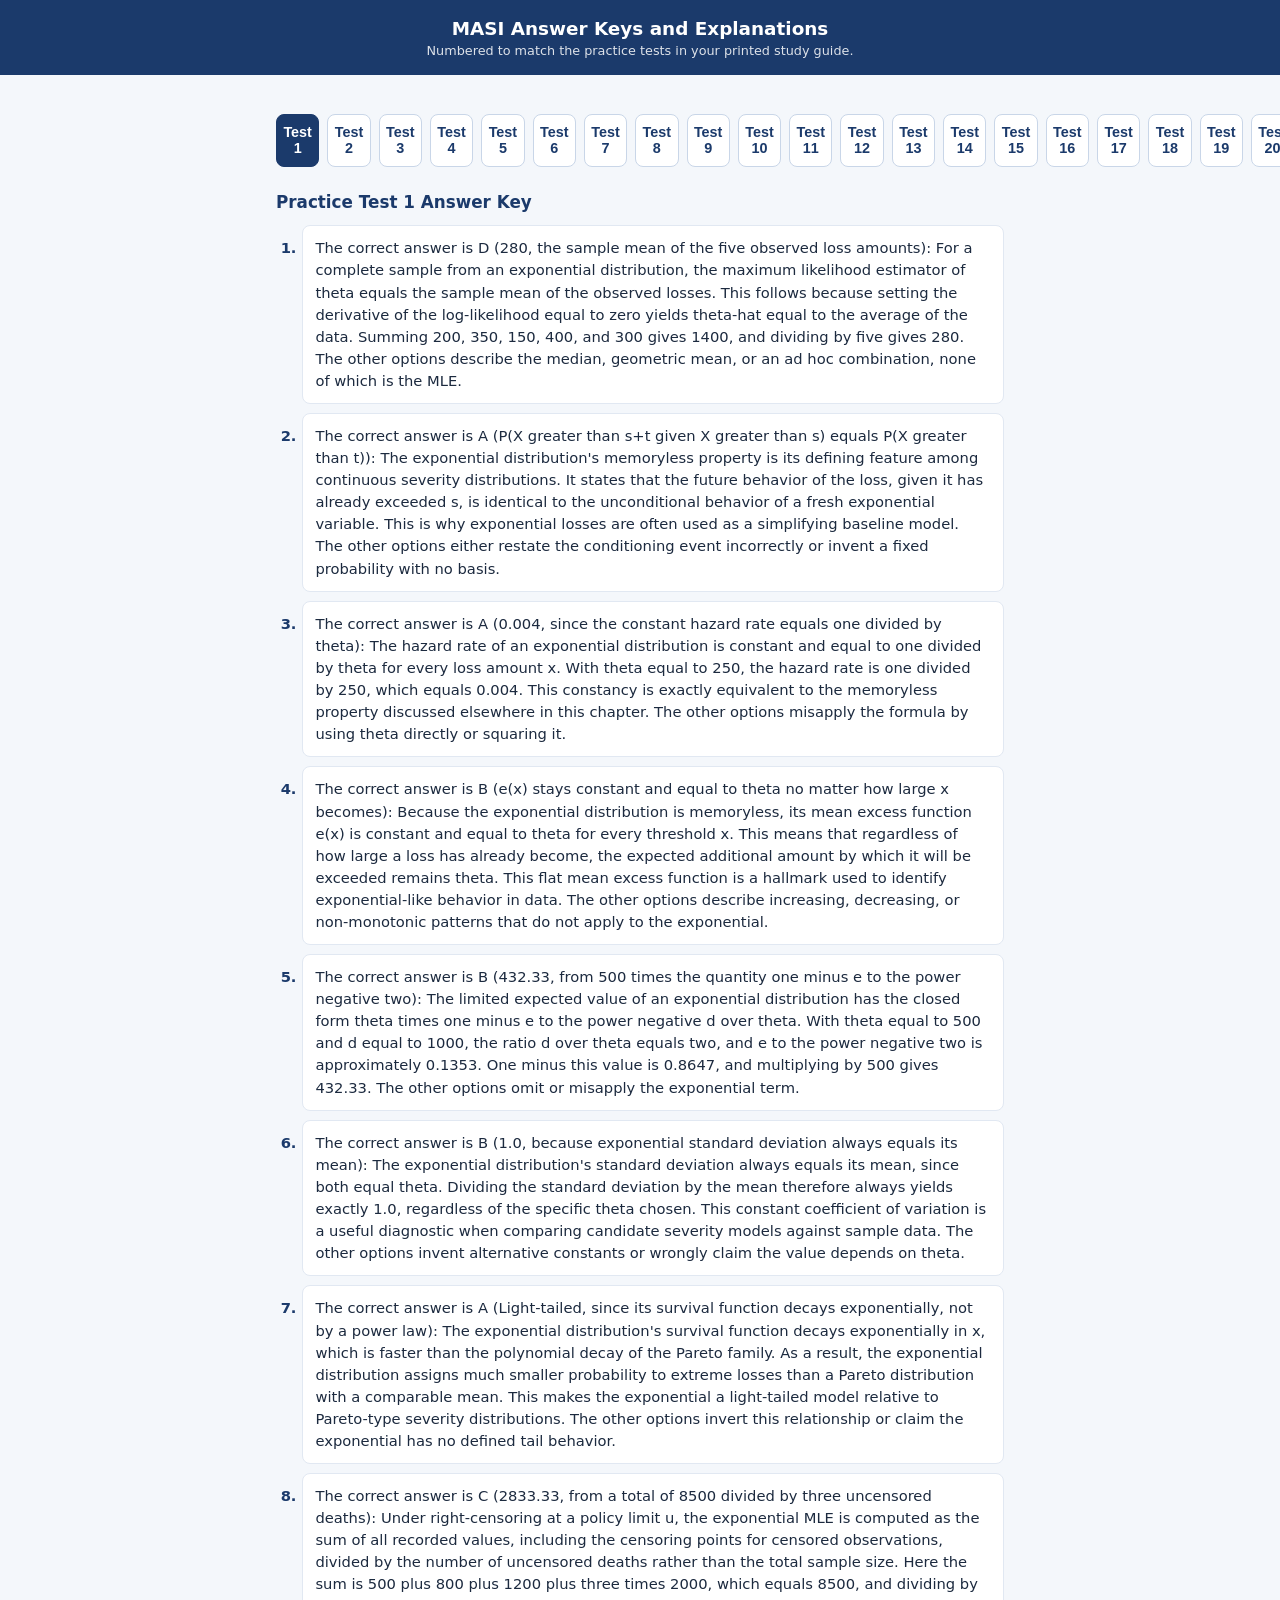
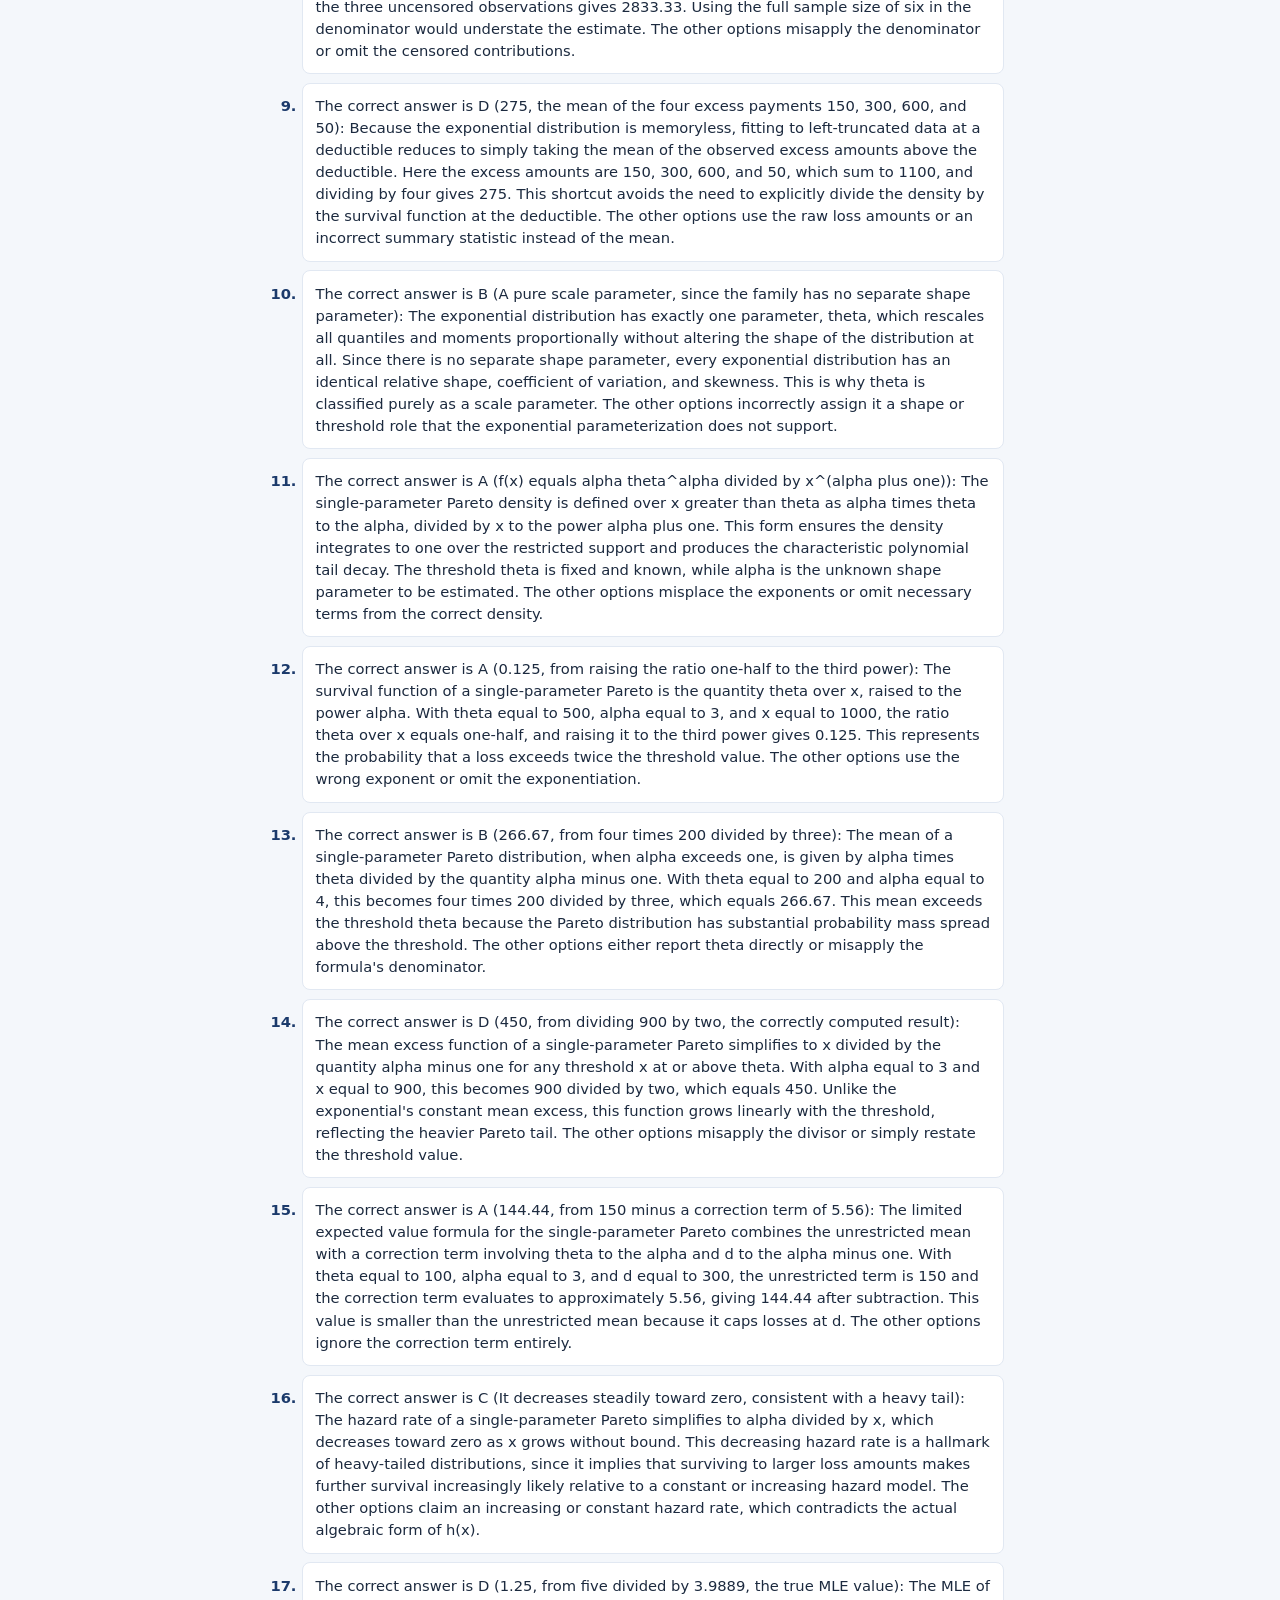
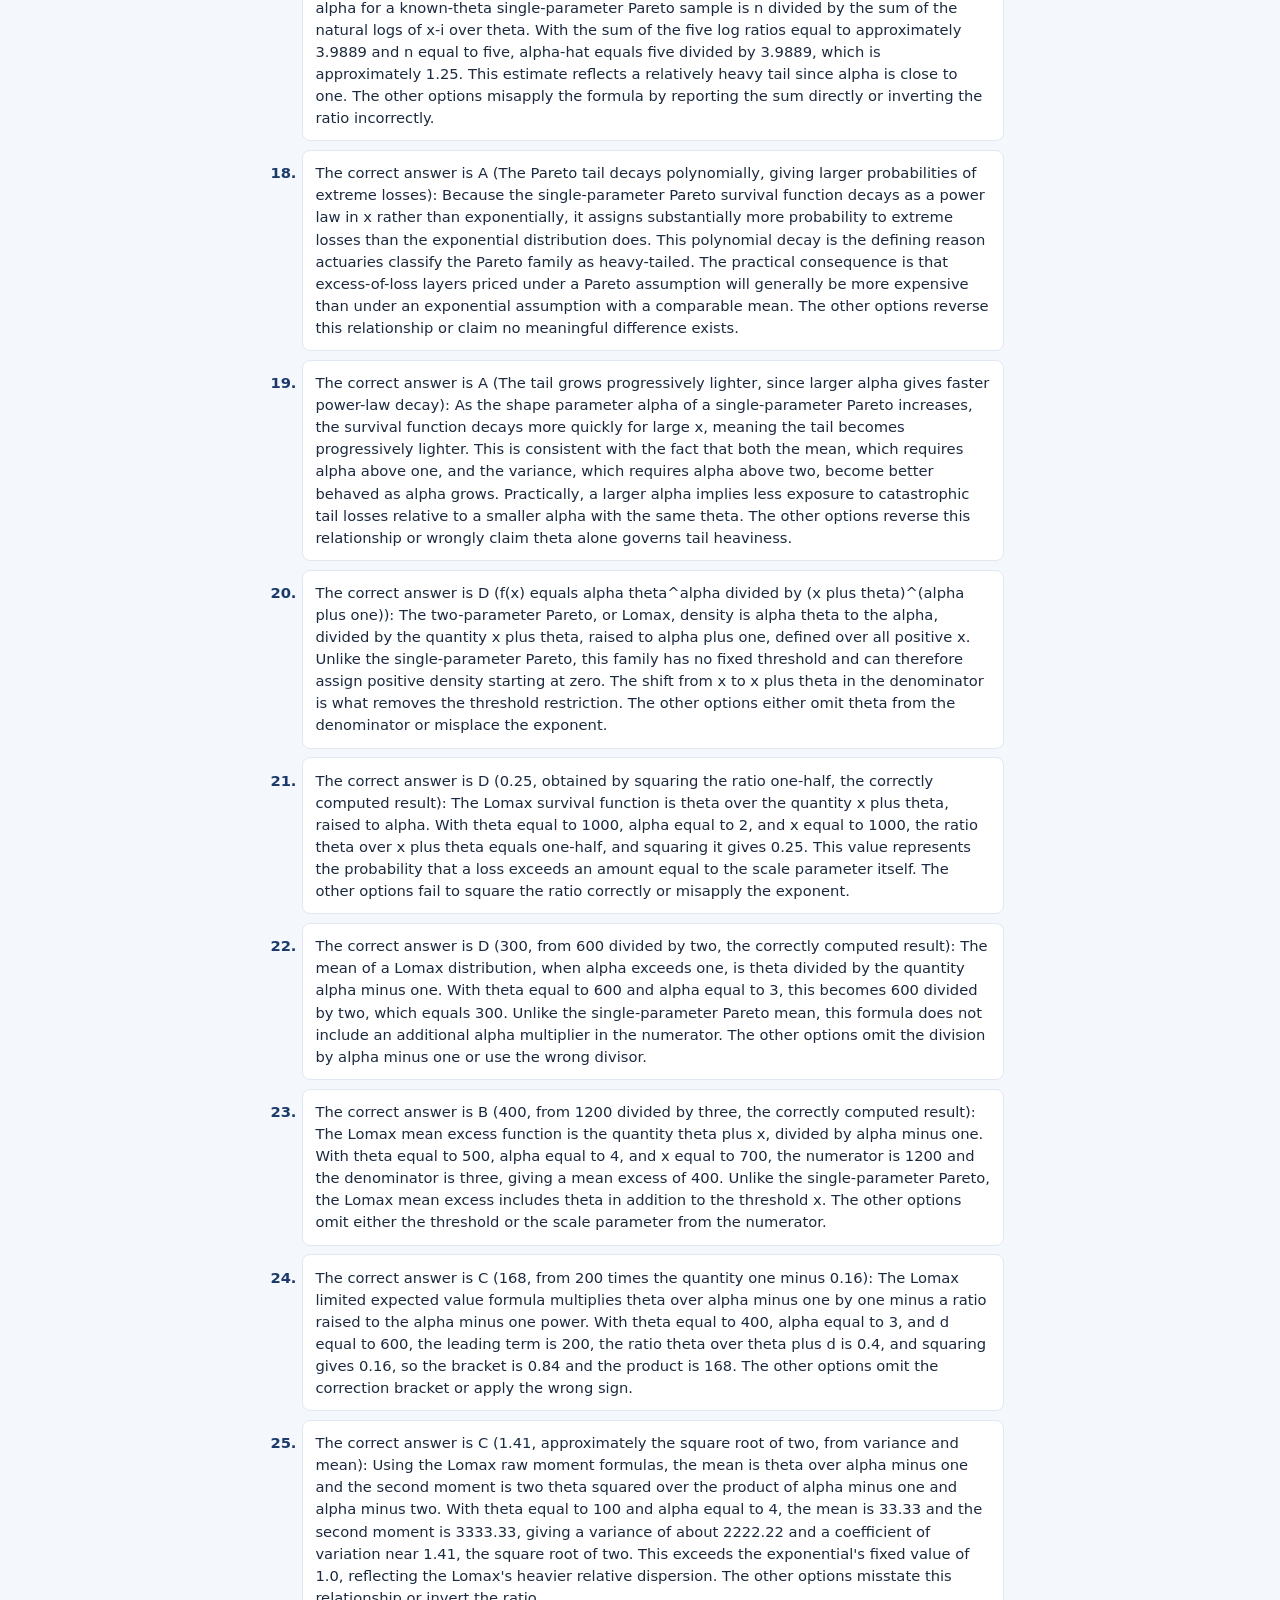
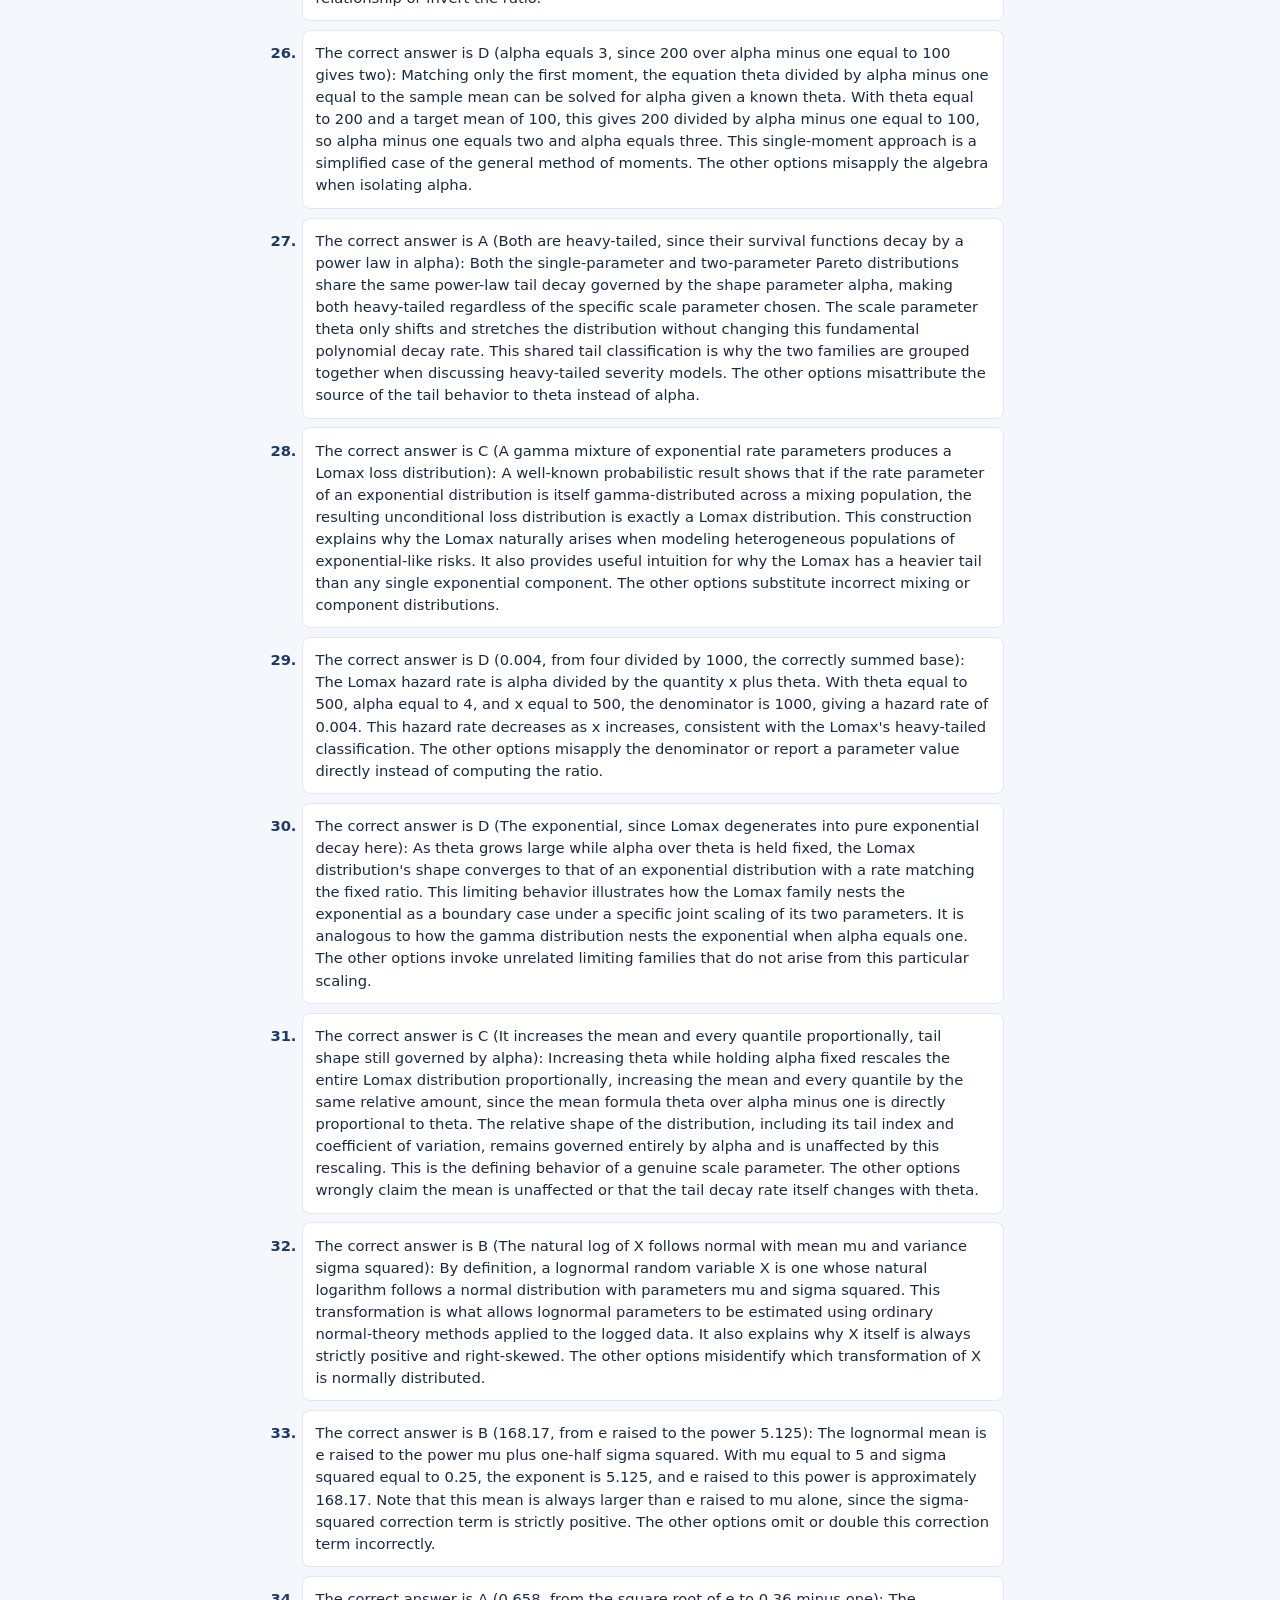
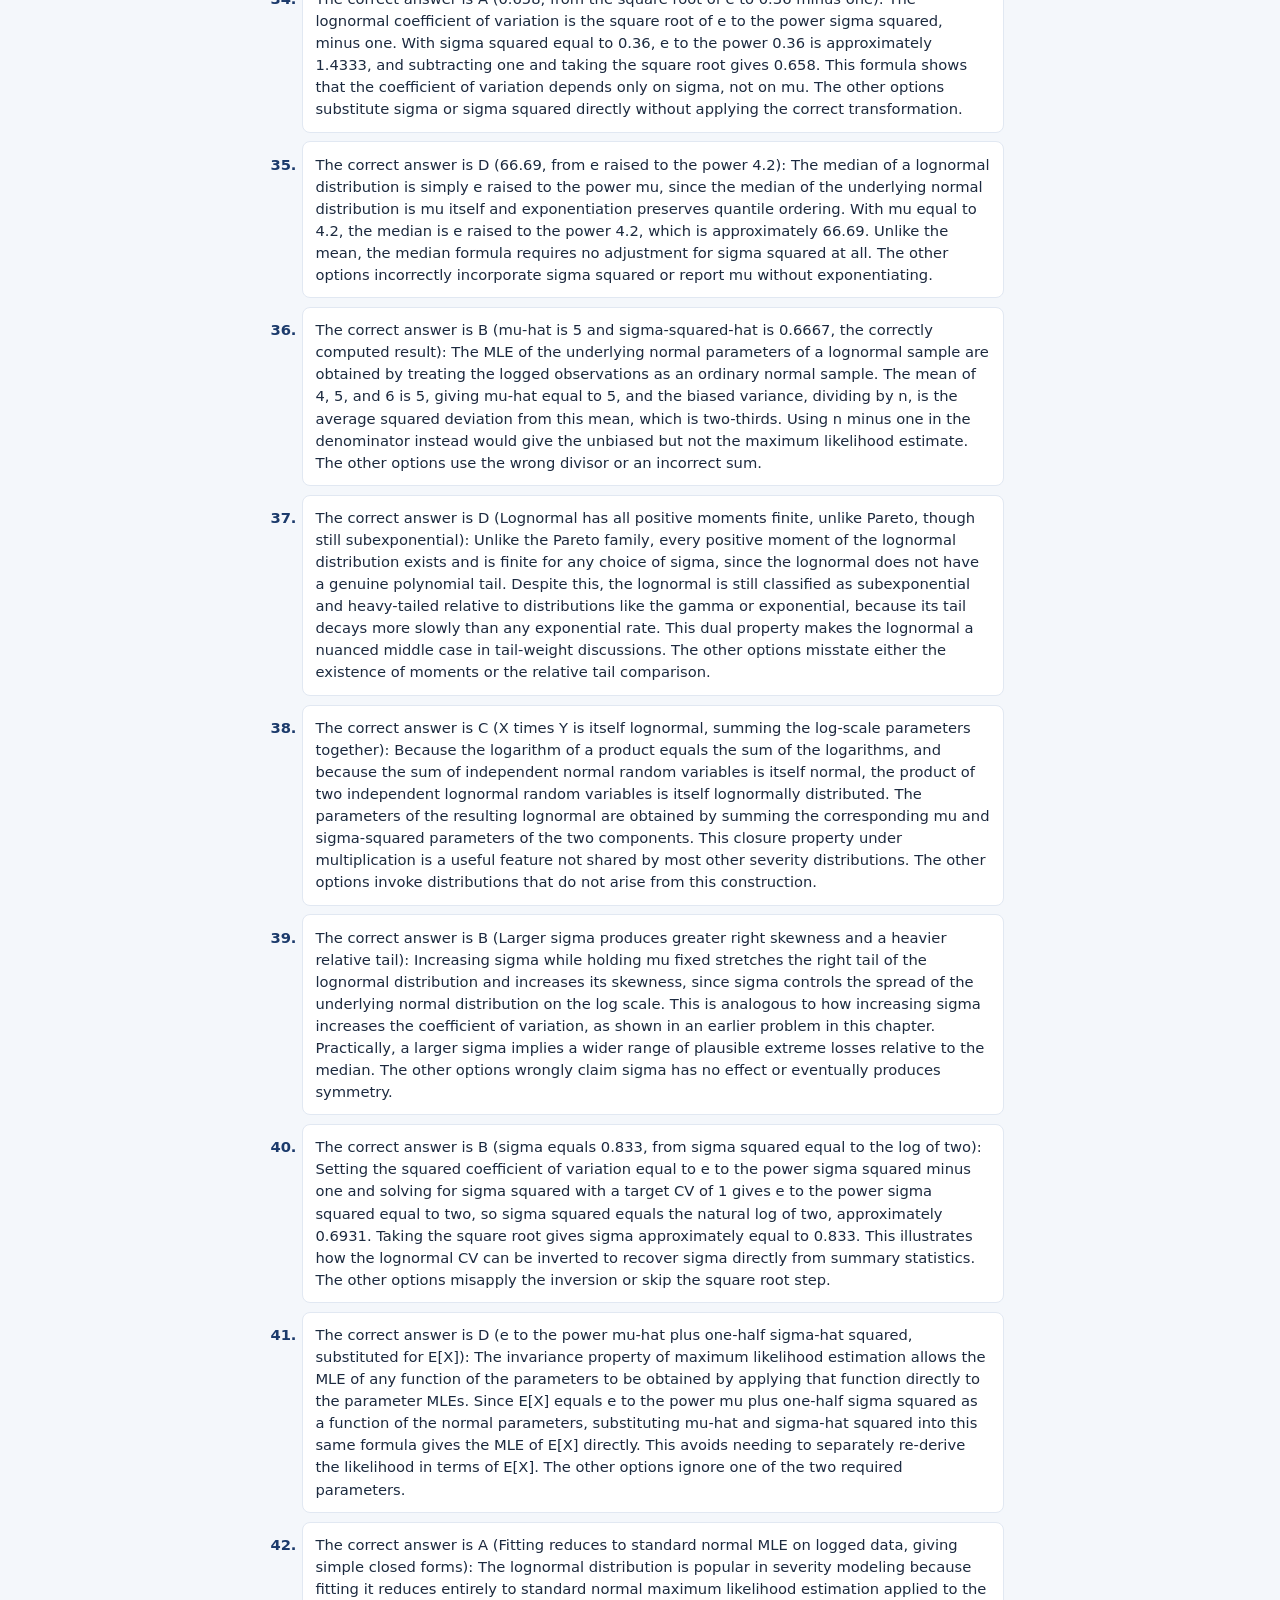
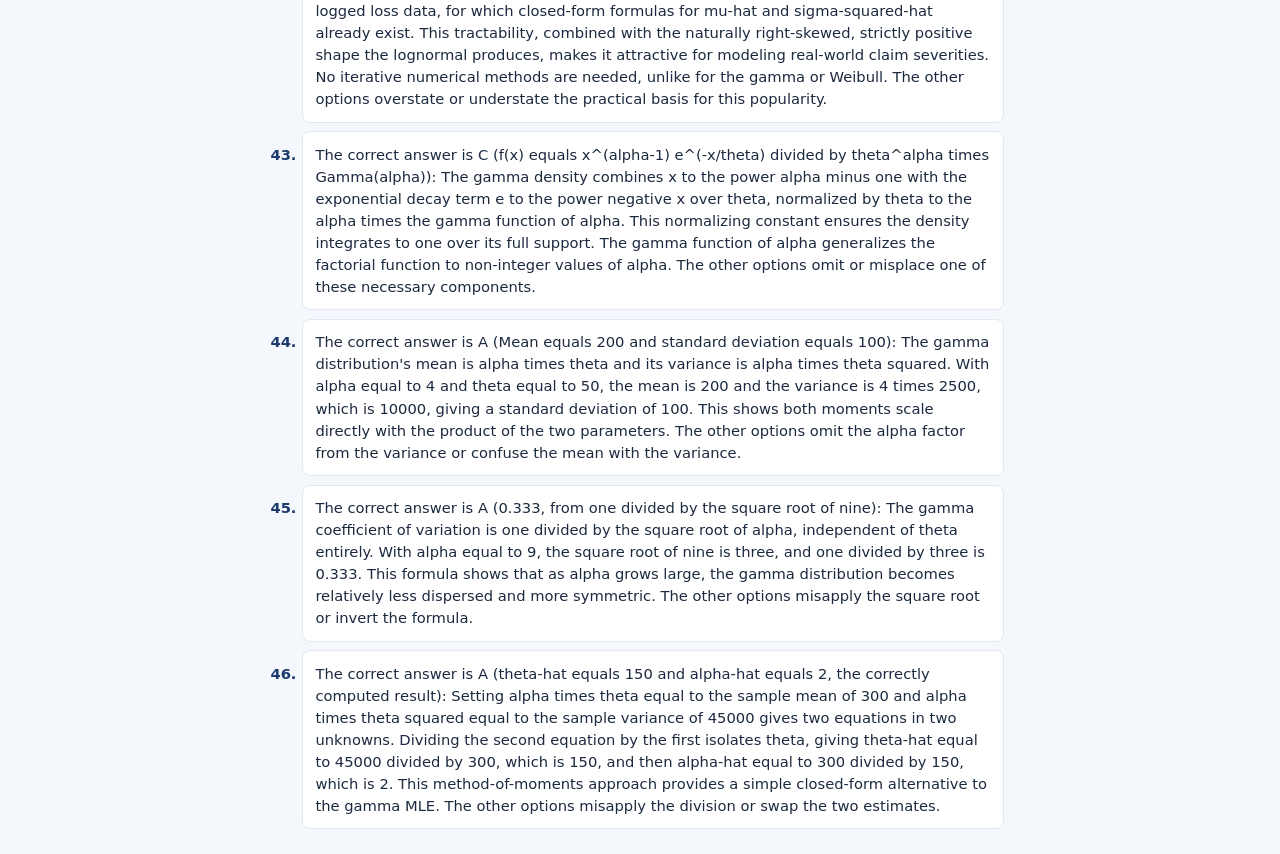
==== answers.html @ 2830dcad "Deploy MASI exam" ====
<!DOCTYPE html>
<html lang="en">
<head>
<meta charset="UTF-8">
<meta name="viewport" content="width=device-width, initial-scale=1.0">
<meta name="robots" content="noindex">
<title>MASI Answer Keys and Explanations</title>
<style>
  * { box-sizing: border-box; margin: 0; padding: 0; }
  body { font-family: "Avenir Next", "Segoe UI", system-ui, sans-serif;
         background: #F4F7FB; color: #1C2A3F; }
  header { background: #1B3A6B; color: white; padding: 1.1rem 1rem; text-align: center; }
  header h1 { font-size: 1.15rem; }
  header p { font-size: 0.8rem; opacity: 0.85; margin-top: 0.25rem; }
  main { max-width: 760px; margin: 0 auto; padding: 1rem; }
  .tabs { display: flex; gap: 0.5rem; margin: 0.8rem 0 1rem; position: sticky;
           top: 0; background: #F4F7FB; padding: 0.6rem 0; z-index: 5; }
  .tab { flex: 1; padding: 0.6rem 0.4rem; border: 1px solid #C9D6E8; background: white;
          border-radius: 8px; font-size: 0.9rem; font-weight: 600; color: #1B3A6B;
          cursor: pointer; }
  .tab.active { background: #1B3A6B; color: white; border-color: #1B3A6B; }
  .test h2 { font-size: 1.05rem; margin: 0.4rem 0 0.8rem; color: #1B3A6B; }
  .test ol { list-style-position: outside; padding-left: 1.6rem; }
  .test li { background: white; border: 1px solid #E1E8F2; border-radius: 8px;
              padding: 0.7rem 0.8rem; margin-bottom: 0.55rem; font-size: 0.92rem;
              line-height: 1.5; }
  .test li::marker { font-weight: 700; color: #1B3A6B; }
  .cluster-box { border-left: 4px solid #1B3A6B; background: #EAF0F8;
                  border-radius: 8px; padding: 0.7rem 0.9rem; margin: 1rem 0 0.6rem; }
  .cluster-label { font-size: 0.72rem; font-weight: 700; letter-spacing: 0.05em;
                    text-transform: uppercase; color: #1B3A6B; margin-bottom: 0.35rem; }
  .cluster-box p { font-size: 0.88rem; line-height: 1.55; }
  .cluster-box p + p { margin-top: 0.5rem; }
</style>
</head>
<body>
<header>
  <h1>MASI Answer Keys and Explanations</h1>
  <p>Numbered to match the practice tests in your printed study guide.</p>
</header>
<main>
  <nav class="tabs">
      <button class="tab active" data-test="1">Test 1</button>
      <button class="tab" data-test="2">Test 2</button>
      <button class="tab" data-test="3">Test 3</button>
      <button class="tab" data-test="4">Test 4</button>
      <button class="tab" data-test="5">Test 5</button>
      <button class="tab" data-test="6">Test 6</button>
      <button class="tab" data-test="7">Test 7</button>
      <button class="tab" data-test="8">Test 8</button>
      <button class="tab" data-test="9">Test 9</button>
      <button class="tab" data-test="10">Test 10</button>
      <button class="tab" data-test="11">Test 11</button>
      <button class="tab" data-test="12">Test 12</button>
      <button class="tab" data-test="13">Test 13</button>
      <button class="tab" data-test="14">Test 14</button>
      <button class="tab" data-test="15">Test 15</button>
      <button class="tab" data-test="16">Test 16</button>
      <button class="tab" data-test="17">Test 17</button>
      <button class="tab" data-test="18">Test 18</button>
      <button class="tab" data-test="19">Test 19</button>
      <button class="tab" data-test="20">Test 20</button>
      <button class="tab" data-test="21">Test 21</button>
      <button class="tab" data-test="22">Test 22</button>
      <button class="tab" data-test="23">Test 23</button>
      <button class="tab" data-test="24">Test 24</button>
      <button class="tab" data-test="25">Test 25</button>
      <button class="tab" data-test="26">Test 26</button>
      <button class="tab" data-test="27">Test 27</button>
      <button class="tab" data-test="28">Test 28</button>
      <button class="tab" data-test="29">Test 29</button>
      <button class="tab" data-test="30">Test 30</button>
      <button class="tab" data-test="31">Test 31</button>
      <button class="tab" data-test="32">Test 32</button>
      <button class="tab" data-test="33">Test 33</button>
      <button class="tab" data-test="34">Test 34</button>
      <button class="tab" data-test="35">Test 35</button>
      <button class="tab" data-test="36">Test 36</button>
      <button class="tab" data-test="37">Test 37</button>
      <button class="tab" data-test="38">Test 38</button>
      <button class="tab" data-test="39">Test 39</button>
      <button class="tab" data-test="40">Test 40</button>
      <button class="tab" data-test="41">Test 41</button>
      <button class="tab" data-test="42">Test 42</button>
      <button class="tab" data-test="43">Test 43</button>
      <button class="tab" data-test="44">Test 44</button>
  </nav>
  <section class="test" id="test1">
    <h2>Practice Test 1 Answer Key</h2>
    <ol>
      <li value="1">The correct answer is D (280, the sample mean of the five observed loss amounts): For a complete sample from an exponential distribution, the maximum likelihood estimator of theta equals the sample mean of the observed losses. This follows because setting the derivative of the log-likelihood equal to zero yields theta-hat equal to the average of the data. Summing 200, 350, 150, 400, and 300 gives 1400, and dividing by five gives 280. The other options describe the median, geometric mean, or an ad hoc combination, none of which is the MLE.</li>
      <li value="2">The correct answer is A (P(X greater than s+t given X greater than s) equals P(X greater than t)): The exponential distribution&#x27;s memoryless property is its defining feature among continuous severity distributions. It states that the future behavior of the loss, given it has already exceeded s, is identical to the unconditional behavior of a fresh exponential variable. This is why exponential losses are often used as a simplifying baseline model. The other options either restate the conditioning event incorrectly or invent a fixed probability with no basis.</li>
      <li value="3">The correct answer is A (0.004, since the constant hazard rate equals one divided by theta): The hazard rate of an exponential distribution is constant and equal to one divided by theta for every loss amount x. With theta equal to 250, the hazard rate is one divided by 250, which equals 0.004. This constancy is exactly equivalent to the memoryless property discussed elsewhere in this chapter. The other options misapply the formula by using theta directly or squaring it.</li>
      <li value="4">The correct answer is B (e(x) stays constant and equal to theta no matter how large x becomes): Because the exponential distribution is memoryless, its mean excess function e(x) is constant and equal to theta for every threshold x. This means that regardless of how large a loss has already become, the expected additional amount by which it will be exceeded remains theta. This flat mean excess function is a hallmark used to identify exponential-like behavior in data. The other options describe increasing, decreasing, or non-monotonic patterns that do not apply to the exponential.</li>
      <li value="5">The correct answer is B (432.33, from 500 times the quantity one minus e to the power negative two): The limited expected value of an exponential distribution has the closed form theta times one minus e to the power negative d over theta. With theta equal to 500 and d equal to 1000, the ratio d over theta equals two, and e to the power negative two is approximately 0.1353. One minus this value is 0.8647, and multiplying by 500 gives 432.33. The other options omit or misapply the exponential term.</li>
      <li value="6">The correct answer is B (1.0, because exponential standard deviation always equals its mean): The exponential distribution&#x27;s standard deviation always equals its mean, since both equal theta. Dividing the standard deviation by the mean therefore always yields exactly 1.0, regardless of the specific theta chosen. This constant coefficient of variation is a useful diagnostic when comparing candidate severity models against sample data. The other options invent alternative constants or wrongly claim the value depends on theta.</li>
      <li value="7">The correct answer is A (Light-tailed, since its survival function decays exponentially, not by a power law): The exponential distribution&#x27;s survival function decays exponentially in x, which is faster than the polynomial decay of the Pareto family. As a result, the exponential distribution assigns much smaller probability to extreme losses than a Pareto distribution with a comparable mean. This makes the exponential a light-tailed model relative to Pareto-type severity distributions. The other options invert this relationship or claim the exponential has no defined tail behavior.</li>
      <li value="8">The correct answer is C (2833.33, from a total of 8500 divided by three uncensored deaths): Under right-censoring at a policy limit u, the exponential MLE is computed as the sum of all recorded values, including the censoring points for censored observations, divided by the number of uncensored deaths rather than the total sample size. Here the sum is 500 plus 800 plus 1200 plus three times 2000, which equals 8500, and dividing by the three uncensored observations gives 2833.33. Using the full sample size of six in the denominator would understate the estimate. The other options misapply the denominator or omit the censored contributions.</li>
      <li value="9">The correct answer is D (275, the mean of the four excess payments 150, 300, 600, and 50): Because the exponential distribution is memoryless, fitting to left-truncated data at a deductible reduces to simply taking the mean of the observed excess amounts above the deductible. Here the excess amounts are 150, 300, 600, and 50, which sum to 1100, and dividing by four gives 275. This shortcut avoids the need to explicitly divide the density by the survival function at the deductible. The other options use the raw loss amounts or an incorrect summary statistic instead of the mean.</li>
      <li value="10">The correct answer is B (A pure scale parameter, since the family has no separate shape parameter): The exponential distribution has exactly one parameter, theta, which rescales all quantiles and moments proportionally without altering the shape of the distribution at all. Since there is no separate shape parameter, every exponential distribution has an identical relative shape, coefficient of variation, and skewness. This is why theta is classified purely as a scale parameter. The other options incorrectly assign it a shape or threshold role that the exponential parameterization does not support.</li>
      <li value="11">The correct answer is A (f(x) equals alpha theta^alpha divided by x^(alpha plus one)): The single-parameter Pareto density is defined over x greater than theta as alpha times theta to the alpha, divided by x to the power alpha plus one. This form ensures the density integrates to one over the restricted support and produces the characteristic polynomial tail decay. The threshold theta is fixed and known, while alpha is the unknown shape parameter to be estimated. The other options misplace the exponents or omit necessary terms from the correct density.</li>
      <li value="12">The correct answer is A (0.125, from raising the ratio one-half to the third power): The survival function of a single-parameter Pareto is the quantity theta over x, raised to the power alpha. With theta equal to 500, alpha equal to 3, and x equal to 1000, the ratio theta over x equals one-half, and raising it to the third power gives 0.125. This represents the probability that a loss exceeds twice the threshold value. The other options use the wrong exponent or omit the exponentiation.</li>
      <li value="13">The correct answer is B (266.67, from four times 200 divided by three): The mean of a single-parameter Pareto distribution, when alpha exceeds one, is given by alpha times theta divided by the quantity alpha minus one. With theta equal to 200 and alpha equal to 4, this becomes four times 200 divided by three, which equals 266.67. This mean exceeds the threshold theta because the Pareto distribution has substantial probability mass spread above the threshold. The other options either report theta directly or misapply the formula&#x27;s denominator.</li>
      <li value="14">The correct answer is D (450, from dividing 900 by two, the correctly computed result): The mean excess function of a single-parameter Pareto simplifies to x divided by the quantity alpha minus one for any threshold x at or above theta. With alpha equal to 3 and x equal to 900, this becomes 900 divided by two, which equals 450. Unlike the exponential&#x27;s constant mean excess, this function grows linearly with the threshold, reflecting the heavier Pareto tail. The other options misapply the divisor or simply restate the threshold value.</li>
      <li value="15">The correct answer is A (144.44, from 150 minus a correction term of 5.56): The limited expected value formula for the single-parameter Pareto combines the unrestricted mean with a correction term involving theta to the alpha and d to the alpha minus one. With theta equal to 100, alpha equal to 3, and d equal to 300, the unrestricted term is 150 and the correction term evaluates to approximately 5.56, giving 144.44 after subtraction. This value is smaller than the unrestricted mean because it caps losses at d. The other options ignore the correction term entirely.</li>
      <li value="16">The correct answer is C (It decreases steadily toward zero, consistent with a heavy tail): The hazard rate of a single-parameter Pareto simplifies to alpha divided by x, which decreases toward zero as x grows without bound. This decreasing hazard rate is a hallmark of heavy-tailed distributions, since it implies that surviving to larger loss amounts makes further survival increasingly likely relative to a constant or increasing hazard model. The other options claim an increasing or constant hazard rate, which contradicts the actual algebraic form of h(x).</li>
      <li value="17">The correct answer is D (1.25, from five divided by 3.9889, the true MLE value): The MLE of alpha for a known-theta single-parameter Pareto sample is n divided by the sum of the natural logs of x-i over theta. With the sum of the five log ratios equal to approximately 3.9889 and n equal to five, alpha-hat equals five divided by 3.9889, which is approximately 1.25. This estimate reflects a relatively heavy tail since alpha is close to one. The other options misapply the formula by reporting the sum directly or inverting the ratio incorrectly.</li>
      <li value="18">The correct answer is A (The Pareto tail decays polynomially, giving larger probabilities of extreme losses): Because the single-parameter Pareto survival function decays as a power law in x rather than exponentially, it assigns substantially more probability to extreme losses than the exponential distribution does. This polynomial decay is the defining reason actuaries classify the Pareto family as heavy-tailed. The practical consequence is that excess-of-loss layers priced under a Pareto assumption will generally be more expensive than under an exponential assumption with a comparable mean. The other options reverse this relationship or claim no meaningful difference exists.</li>
      <li value="19">The correct answer is A (The tail grows progressively lighter, since larger alpha gives faster power-law decay): As the shape parameter alpha of a single-parameter Pareto increases, the survival function decays more quickly for large x, meaning the tail becomes progressively lighter. This is consistent with the fact that both the mean, which requires alpha above one, and the variance, which requires alpha above two, become better behaved as alpha grows. Practically, a larger alpha implies less exposure to catastrophic tail losses relative to a smaller alpha with the same theta. The other options reverse this relationship or wrongly claim theta alone governs tail heaviness.</li>
      <li value="20">The correct answer is D (f(x) equals alpha theta^alpha divided by (x plus theta)^(alpha plus one)): The two-parameter Pareto, or Lomax, density is alpha theta to the alpha, divided by the quantity x plus theta, raised to alpha plus one, defined over all positive x. Unlike the single-parameter Pareto, this family has no fixed threshold and can therefore assign positive density starting at zero. The shift from x to x plus theta in the denominator is what removes the threshold restriction. The other options either omit theta from the denominator or misplace the exponent.</li>
      <li value="21">The correct answer is D (0.25, obtained by squaring the ratio one-half, the correctly computed result): The Lomax survival function is theta over the quantity x plus theta, raised to alpha. With theta equal to 1000, alpha equal to 2, and x equal to 1000, the ratio theta over x plus theta equals one-half, and squaring it gives 0.25. This value represents the probability that a loss exceeds an amount equal to the scale parameter itself. The other options fail to square the ratio correctly or misapply the exponent.</li>
      <li value="22">The correct answer is D (300, from 600 divided by two, the correctly computed result): The mean of a Lomax distribution, when alpha exceeds one, is theta divided by the quantity alpha minus one. With theta equal to 600 and alpha equal to 3, this becomes 600 divided by two, which equals 300. Unlike the single-parameter Pareto mean, this formula does not include an additional alpha multiplier in the numerator. The other options omit the division by alpha minus one or use the wrong divisor.</li>
      <li value="23">The correct answer is B (400, from 1200 divided by three, the correctly computed result): The Lomax mean excess function is the quantity theta plus x, divided by alpha minus one. With theta equal to 500, alpha equal to 4, and x equal to 700, the numerator is 1200 and the denominator is three, giving a mean excess of 400. Unlike the single-parameter Pareto, the Lomax mean excess includes theta in addition to the threshold x. The other options omit either the threshold or the scale parameter from the numerator.</li>
      <li value="24">The correct answer is C (168, from 200 times the quantity one minus 0.16): The Lomax limited expected value formula multiplies theta over alpha minus one by one minus a ratio raised to the alpha minus one power. With theta equal to 400, alpha equal to 3, and d equal to 600, the leading term is 200, the ratio theta over theta plus d is 0.4, and squaring gives 0.16, so the bracket is 0.84 and the product is 168. The other options omit the correction bracket or apply the wrong sign.</li>
      <li value="25">The correct answer is C (1.41, approximately the square root of two, from variance and mean): Using the Lomax raw moment formulas, the mean is theta over alpha minus one and the second moment is two theta squared over the product of alpha minus one and alpha minus two. With theta equal to 100 and alpha equal to 4, the mean is 33.33 and the second moment is 3333.33, giving a variance of about 2222.22 and a coefficient of variation near 1.41, the square root of two. This exceeds the exponential&#x27;s fixed value of 1.0, reflecting the Lomax&#x27;s heavier relative dispersion. The other options misstate this relationship or invert the ratio.</li>
      <li value="26">The correct answer is D (alpha equals 3, since 200 over alpha minus one equal to 100 gives two): Matching only the first moment, the equation theta divided by alpha minus one equal to the sample mean can be solved for alpha given a known theta. With theta equal to 200 and a target mean of 100, this gives 200 divided by alpha minus one equal to 100, so alpha minus one equals two and alpha equals three. This single-moment approach is a simplified case of the general method of moments. The other options misapply the algebra when isolating alpha.</li>
      <li value="27">The correct answer is A (Both are heavy-tailed, since their survival functions decay by a power law in alpha): Both the single-parameter and two-parameter Pareto distributions share the same power-law tail decay governed by the shape parameter alpha, making both heavy-tailed regardless of the specific scale parameter chosen. The scale parameter theta only shifts and stretches the distribution without changing this fundamental polynomial decay rate. This shared tail classification is why the two families are grouped together when discussing heavy-tailed severity models. The other options misattribute the source of the tail behavior to theta instead of alpha.</li>
      <li value="28">The correct answer is C (A gamma mixture of exponential rate parameters produces a Lomax loss distribution): A well-known probabilistic result shows that if the rate parameter of an exponential distribution is itself gamma-distributed across a mixing population, the resulting unconditional loss distribution is exactly a Lomax distribution. This construction explains why the Lomax naturally arises when modeling heterogeneous populations of exponential-like risks. It also provides useful intuition for why the Lomax has a heavier tail than any single exponential component. The other options substitute incorrect mixing or component distributions.</li>
      <li value="29">The correct answer is D (0.004, from four divided by 1000, the correctly summed base): The Lomax hazard rate is alpha divided by the quantity x plus theta. With theta equal to 500, alpha equal to 4, and x equal to 500, the denominator is 1000, giving a hazard rate of 0.004. This hazard rate decreases as x increases, consistent with the Lomax&#x27;s heavy-tailed classification. The other options misapply the denominator or report a parameter value directly instead of computing the ratio.</li>
      <li value="30">The correct answer is D (The exponential, since Lomax degenerates into pure exponential decay here): As theta grows large while alpha over theta is held fixed, the Lomax distribution&#x27;s shape converges to that of an exponential distribution with a rate matching the fixed ratio. This limiting behavior illustrates how the Lomax family nests the exponential as a boundary case under a specific joint scaling of its two parameters. It is analogous to how the gamma distribution nests the exponential when alpha equals one. The other options invoke unrelated limiting families that do not arise from this particular scaling.</li>
      <li value="31">The correct answer is C (It increases the mean and every quantile proportionally, tail shape still governed by alpha): Increasing theta while holding alpha fixed rescales the entire Lomax distribution proportionally, increasing the mean and every quantile by the same relative amount, since the mean formula theta over alpha minus one is directly proportional to theta. The relative shape of the distribution, including its tail index and coefficient of variation, remains governed entirely by alpha and is unaffected by this rescaling. This is the defining behavior of a genuine scale parameter. The other options wrongly claim the mean is unaffected or that the tail decay rate itself changes with theta.</li>
      <li value="32">The correct answer is B (The natural log of X follows normal with mean mu and variance sigma squared): By definition, a lognormal random variable X is one whose natural logarithm follows a normal distribution with parameters mu and sigma squared. This transformation is what allows lognormal parameters to be estimated using ordinary normal-theory methods applied to the logged data. It also explains why X itself is always strictly positive and right-skewed. The other options misidentify which transformation of X is normally distributed.</li>
      <li value="33">The correct answer is B (168.17, from e raised to the power 5.125): The lognormal mean is e raised to the power mu plus one-half sigma squared. With mu equal to 5 and sigma squared equal to 0.25, the exponent is 5.125, and e raised to this power is approximately 168.17. Note that this mean is always larger than e raised to mu alone, since the sigma-squared correction term is strictly positive. The other options omit or double this correction term incorrectly.</li>
      <li value="34">The correct answer is A (0.658, from the square root of e to 0.36 minus one): The lognormal coefficient of variation is the square root of e to the power sigma squared, minus one. With sigma squared equal to 0.36, e to the power 0.36 is approximately 1.4333, and subtracting one and taking the square root gives 0.658. This formula shows that the coefficient of variation depends only on sigma, not on mu. The other options substitute sigma or sigma squared directly without applying the correct transformation.</li>
      <li value="35">The correct answer is D (66.69, from e raised to the power 4.2): The median of a lognormal distribution is simply e raised to the power mu, since the median of the underlying normal distribution is mu itself and exponentiation preserves quantile ordering. With mu equal to 4.2, the median is e raised to the power 4.2, which is approximately 66.69. Unlike the mean, the median formula requires no adjustment for sigma squared at all. The other options incorrectly incorporate sigma squared or report mu without exponentiating.</li>
      <li value="36">The correct answer is B (mu-hat is 5 and sigma-squared-hat is 0.6667, the correctly computed result): The MLE of the underlying normal parameters of a lognormal sample are obtained by treating the logged observations as an ordinary normal sample. The mean of 4, 5, and 6 is 5, giving mu-hat equal to 5, and the biased variance, dividing by n, is the average squared deviation from this mean, which is two-thirds. Using n minus one in the denominator instead would give the unbiased but not the maximum likelihood estimate. The other options use the wrong divisor or an incorrect sum.</li>
      <li value="37">The correct answer is D (Lognormal has all positive moments finite, unlike Pareto, though still subexponential): Unlike the Pareto family, every positive moment of the lognormal distribution exists and is finite for any choice of sigma, since the lognormal does not have a genuine polynomial tail. Despite this, the lognormal is still classified as subexponential and heavy-tailed relative to distributions like the gamma or exponential, because its tail decays more slowly than any exponential rate. This dual property makes the lognormal a nuanced middle case in tail-weight discussions. The other options misstate either the existence of moments or the relative tail comparison.</li>
      <li value="38">The correct answer is C (X times Y is itself lognormal, summing the log-scale parameters together): Because the logarithm of a product equals the sum of the logarithms, and because the sum of independent normal random variables is itself normal, the product of two independent lognormal random variables is itself lognormally distributed. The parameters of the resulting lognormal are obtained by summing the corresponding mu and sigma-squared parameters of the two components. This closure property under multiplication is a useful feature not shared by most other severity distributions. The other options invoke distributions that do not arise from this construction.</li>
      <li value="39">The correct answer is B (Larger sigma produces greater right skewness and a heavier relative tail): Increasing sigma while holding mu fixed stretches the right tail of the lognormal distribution and increases its skewness, since sigma controls the spread of the underlying normal distribution on the log scale. This is analogous to how increasing sigma increases the coefficient of variation, as shown in an earlier problem in this chapter. Practically, a larger sigma implies a wider range of plausible extreme losses relative to the median. The other options wrongly claim sigma has no effect or eventually produces symmetry.</li>
      <li value="40">The correct answer is B (sigma equals 0.833, from sigma squared equal to the log of two): Setting the squared coefficient of variation equal to e to the power sigma squared minus one and solving for sigma squared with a target CV of 1 gives e to the power sigma squared equal to two, so sigma squared equals the natural log of two, approximately 0.6931. Taking the square root gives sigma approximately equal to 0.833. This illustrates how the lognormal CV can be inverted to recover sigma directly from summary statistics. The other options misapply the inversion or skip the square root step.</li>
      <li value="41">The correct answer is D (e to the power mu-hat plus one-half sigma-hat squared, substituted for E[X]): The invariance property of maximum likelihood estimation allows the MLE of any function of the parameters to be obtained by applying that function directly to the parameter MLEs. Since E[X] equals e to the power mu plus one-half sigma squared as a function of the normal parameters, substituting mu-hat and sigma-hat squared into this same formula gives the MLE of E[X] directly. This avoids needing to separately re-derive the likelihood in terms of E[X]. The other options ignore one of the two required parameters.</li>
      <li value="42">The correct answer is A (Fitting reduces to standard normal MLE on logged data, giving simple closed forms): The lognormal distribution is popular in severity modeling because fitting it reduces entirely to standard normal maximum likelihood estimation applied to the logged loss data, for which closed-form formulas for mu-hat and sigma-squared-hat already exist. This tractability, combined with the naturally right-skewed, strictly positive shape the lognormal produces, makes it attractive for modeling real-world claim severities. No iterative numerical methods are needed, unlike for the gamma or Weibull. The other options overstate or understate the practical basis for this popularity.</li>
      <li value="43">The correct answer is C (f(x) equals x^(alpha-1) e^(-x/theta) divided by theta^alpha times Gamma(alpha)): The gamma density combines x to the power alpha minus one with the exponential decay term e to the power negative x over theta, normalized by theta to the alpha times the gamma function of alpha. This normalizing constant ensures the density integrates to one over its full support. The gamma function of alpha generalizes the factorial function to non-integer values of alpha. The other options omit or misplace one of these necessary components.</li>
      <li value="44">The correct answer is A (Mean equals 200 and standard deviation equals 100): The gamma distribution&#x27;s mean is alpha times theta and its variance is alpha times theta squared. With alpha equal to 4 and theta equal to 50, the mean is 200 and the variance is 4 times 2500, which is 10000, giving a standard deviation of 100. This shows both moments scale directly with the product of the two parameters. The other options omit the alpha factor from the variance or confuse the mean with the variance.</li>
      <li value="45">The correct answer is A (0.333, from one divided by the square root of nine): The gamma coefficient of variation is one divided by the square root of alpha, independent of theta entirely. With alpha equal to 9, the square root of nine is three, and one divided by three is 0.333. This formula shows that as alpha grows large, the gamma distribution becomes relatively less dispersed and more symmetric. The other options misapply the square root or invert the formula.</li>
      <li value="46">The correct answer is A (theta-hat equals 150 and alpha-hat equals 2, the correctly computed result): Setting alpha times theta equal to the sample mean of 300 and alpha times theta squared equal to the sample variance of 45000 gives two equations in two unknowns. Dividing the second equation by the first isolates theta, giving theta-hat equal to 45000 divided by 300, which is 150, and then alpha-hat equal to 300 divided by 150, which is 2. This method-of-moments approach provides a simple closed-form alternative to the gamma MLE. The other options misapply the division or swap the two estimates.</li>
    </ol>
  </section>
  <section class="test" id="test2" hidden>
    <h2>Practice Test 2 Answer Key</h2>
    <ol>
      <li value="1">The correct answer is B (Alpha equal to one reduces gamma exactly to exponential with parameter theta): Setting the gamma shape parameter alpha equal to one causes the x to the power alpha minus one term to become one, collapsing the density exactly to the exponential density with parameter theta. This confirms the exponential is a genuine special case nested within the broader gamma family. This relationship also explains why the gamma inherits several structural properties from the exponential when alpha is close to one. The other options invent unrelated special cases that do not follow from setting alpha to one.</li>
      <li value="2">The correct answer is B (The sum follows gamma with shape parameter n and scale theta): A classical result in probability theory states that the sum of n independent, identically distributed exponential random variables, each with parameter theta, follows a gamma distribution with shape parameter n and the same scale parameter theta. This is why the gamma distribution is sometimes described as an Erlang distribution when its shape parameter is a positive integer. This additive property underlies many applications of the gamma distribution in claim-count and aggregate-loss modeling. The other options attribute the sum to unrelated distributions.</li>
      <li value="3">The correct answer is C (The alpha equation involves the digamma function, needing numerical iteration): Unlike the exponential and single-parameter Pareto, the gamma likelihood equation for alpha involves the digamma function, the derivative of the log of the gamma function, which has no simple algebraic inverse. As a result, gamma MLE fitting generally requires an iterative numerical procedure such as Newton-Raphson to solve for alpha-hat and theta-hat jointly. This added complexity is a key reason the method of moments is sometimes preferred for the gamma family. The other options mischaracterize this computational challenge.</li>
      <li value="4">The correct answer is D (Increasing when alpha exceeds one, decreasing below one, constant when equal): The gamma hazard rate function is increasing in x when alpha exceeds one, decreasing when alpha is below one, and exactly constant, matching the exponential, when alpha equals exactly one. This behavior reflects how the shape parameter alpha governs whether losses exhibit aging, wear-in, or memoryless behavior. This diagnostic is useful for distinguishing candidate gamma fits from exponential or heavy-tailed alternatives. The other options describe hazard shapes that do not match the actual algebraic behavior of the gamma family.</li>
      <li value="5">The correct answer is D (The density becomes progressively more symmetric, approaching a normal shape): As alpha grows large while the mean alpha times theta is held fixed, the gamma distribution&#x27;s shape approaches that of a normal distribution, a consequence of the central limit theorem applied to the sum-of-exponentials representation of the gamma. This means a gamma distribution with very large alpha becomes nearly symmetric and bell-shaped rather than heavily skewed. This limiting behavior is a useful approximation tool in some actuarial applications. The other options describe divergence from normality or unrelated limiting behavior.</li>
      <li value="6">The correct answer is A (E[X wedge d] lacks an elementary closed form, needing the incomplete gamma function): Unlike the exponential&#x27;s simple closed-form limited expected value, the gamma limited expected value E[X wedge d] must be expressed in terms of the incomplete gamma function, which generally has no elementary closed form and must be evaluated numerically or via tables. This added complexity arises directly from the more complicated gamma density itself. Actuaries typically rely on software or published incomplete gamma tables rather than hand calculation for this quantity. The other options wrongly claim a simple closed form exists or that the quantity is always undefined.</li>
      <li value="7">The correct answer is C (Theta rescales in absolute units while alpha alone governs shape and dispersion): The scale parameter theta of a gamma distribution rescales the entire distribution proportionally in absolute monetary units, while the shape parameter alpha alone determines the distribution&#x27;s relative shape, skewness, and coefficient of variation, since CV equals one over the square root of alpha with no dependence on theta. This clean separation of roles is characteristic of a true scale-shape parameterization. Recognizing this division helps actuaries reason about how inflation or currency changes, which act like scale changes, affect a fitted gamma model. The other options reverse or blur this division of roles.</li>
      <li value="8">The correct answer is B (S(x) equals e to the power negative (x over theta) raised to tau): The Weibull survival function is e raised to the power negative the quantity x over theta, raised to the power tau, which reduces to the exponential survival function when tau equals one. This form generalizes the exponential by allowing the hazard rate to increase or decrease with x rather than remaining constant. The additional shape parameter tau is what introduces this added flexibility. The other options misplace the tau exponent or invert the ratio inside the exponential.</li>
      <li value="9">The correct answer is A (0.1054, from e to the power negative 2.25): With theta equal to 200 and tau equal to 2, the ratio x over theta at x equal to 300 is 1.5, and raising it to the power tau gives 2.25. The survival probability is therefore e raised to the power negative 2.25, which is approximately 0.1054. This shows how the shape parameter changes the rate of decay compared with a simple linear exponent. The other options omit the outer exponential or use the wrong power.</li>
      <li value="10">The correct answer is A (Tau equal to one reduces Weibull exactly to exponential with parameter theta): Setting the Weibull shape parameter tau equal to one causes the exponent x over theta raised to tau to reduce to a simple linear ratio, collapsing the Weibull survival function exactly to the exponential survival function with parameter theta. This confirms the exponential as a genuine boundary case of the broader Weibull family. This relationship parallels the gamma distribution reducing to the exponential when alpha equals one. The other options invent unrelated special cases.</li>
      <li value="11">The correct answer is C (0.0675, from 0.03 times 2.25, both factors correctly computed): The Weibull hazard rate is tau over theta, times the quantity x over theta raised to tau minus one. With theta equal to 100, tau equal to 3, and x equal to 150, the leading coefficient is 0.03 and the ratio 1.5 squared is 2.25, giving a hazard rate of 0.0675. Since tau exceeds one, this hazard rate increases as x grows, reflecting a wear-out pattern. The other options omit one of the two multiplicative factors in the formula.</li>
      <li value="12">The correct answer is B (88.62, from 100 times 0.8862, the exact product): The Weibull mean is theta times the gamma function evaluated at one plus one over tau. With theta equal to 100, tau equal to 2, and Gamma(1.5) approximately 0.8862, the mean is 100 times 0.8862, which equals 88.62. This mean is smaller than theta itself because Gamma(1.5) is less than one. The other options ignore this gamma-function correction entirely or double it in error.</li>
      <li value="13">The correct answer is C (Tau below one gives a heavier tail than exponential, above one lighter): When tau is below one, the Weibull hazard rate decreases with x, producing a heavier tail than the exponential baseline at tau equal to one. When tau is above one, the hazard rate increases with x, producing a lighter tail than the exponential baseline. This makes tau the key parameter governing whether a Weibull model behaves like a heavy-tailed or light-tailed severity distribution. The other options reverse this relationship or claim theta alone controls tail weight.</li>
      <li value="14">The correct answer is B (Both Weibull and gamma MLE typically need numerical iteration to solve): Like the gamma distribution, the Weibull distribution&#x27;s maximum likelihood equations for theta and tau generally have no simple closed-form algebraic solution and must be solved jointly using numerical iteration. This shared computational challenge arises because both distributions have a shape parameter entangled nonlinearly inside the likelihood function. Software packages typically use Newton-Raphson or similar methods to fit both families in practice. The other options wrongly claim one family has a closed form while the other never does.</li>
      <li value="15">The correct answer is A (X equals theta times Y raised to one over tau, Y standard exponential): The Weibull distribution can be constructed by raising a standard exponential random variable Y to the power one over tau and multiplying by theta, which introduces the added flexibility of the shape parameter tau into the resulting distribution X. This power-transformation view helps explain why the Weibull reduces to a simple rescaled exponential exactly when tau equals one. It also provides a convenient method for simulating Weibull random variables from exponential draws. The other options describe transformations that do not produce the correct Weibull distribution.</li>
      <li value="16">The correct answer is A (Tau shapes the hazard function while theta only rescales the loss axis): The shape parameter tau of a Weibull distribution determines whether its hazard rate function increases, decreases, or stays flat as x grows, governing the fundamental aging behavior of the model. The scale parameter theta, by contrast, only rescales the loss-amount axis proportionally without altering this underlying hazard shape. This division of roles mirrors the general scale-versus-shape distinction discussed throughout this chapter. The other options reverse or blur which parameter controls the hazard shape.</li>
      <li value="17">The correct answer is A (124.89, from 150 times the square root of 0.6931): The Weibull median formula is theta times the quantity the natural log of two, raised to the power one over tau. With theta equal to 150, tau equal to 2, and the natural log of two approximately 0.6931, the exponent one over tau is one-half, so the median is 150 times the square root of 0.6931, which is approximately 124.89. This value differs from the mean because the Weibull distribution is generally skewed for tau not equal to one. The other options omit the square root or apply the correction incorrectly.</li>
      <li value="18">The correct answer is B (They share the same coefficient of variation, since theta cancels entirely): Because the Weibull coefficient of variation can be written purely as a function of tau using gamma-function ratios, with theta canceling out entirely, two Weibull distributions with the same tau but different theta values will always share an identical coefficient of variation. Their means and variances will differ proportionally with theta, but their relative dispersion stays fixed. This scale-invariance of CV with respect to theta parallels the analogous property already shown for the gamma distribution. The other options wrongly claim theta affects CV or that no properties are shared.</li>
      <li value="19">The correct answer is D (A scale parameter changes units only, a shape parameter changes the form): A scale parameter rescales a distribution&#x27;s outcomes in absolute units, stretching or compressing it without altering its underlying relative shape, skewness, or coefficient of variation. A shape parameter, by contrast, changes the fundamental form of the density itself, altering properties like skewness and tail weight that no rescaling alone can change. This distinction underlies why actuaries treat inflation adjustments, which are scale changes, differently from changes in underlying claim behavior, which are shape changes. The other options reverse this distinction or invent an unsupported restriction on parameter signs.</li>
      <li value="20">The correct answer is B (The exponential, whose sole parameter theta is purely a scale parameter): The exponential distribution is governed by a single parameter theta that plays purely a scale role, since the family has no separate shape parameter and every exponential distribution shares an identical relative shape and coefficient of variation of exactly one. This contrasts with the gamma, Weibull, and lognormal families, each of which has at least one genuine shape parameter in addition to a scale-like parameter. Recognizing which family has this single-parameter structure helps identify when method-of-moments and MLE will coincide exactly. The other options misidentify two-parameter families as having only scale parameters.</li>
      <li value="21">The correct answer is A (Y has scale parameter c times theta, every shape parameter unchanged): Rescaling X by a positive constant c to form Y equal to c times X multiplies the scale parameter by c while leaving every shape parameter of the underlying distribution completely unchanged, since shape parameters govern relative form rather than absolute magnitude. This property is exactly what one would expect if losses were adjusted uniformly for inflation. It also explains why fitting a rescaled dataset simply rescales the fitted scale parameter without requiring the shape parameter to be re-estimated from scratch. The other options incorrectly apply the rescaling to the shape parameter instead.</li>
      <li value="22">The correct answer is C (Alpha is the shape parameter, governing the polynomial tail index directly): In the Lomax parameterization, alpha is the shape parameter because it directly governs the polynomial tail index and hence the overall heaviness of the distribution&#x27;s tail, while theta plays the scale role of rescaling loss amounts. This is analogous to the roles of alpha and theta in the gamma distribution. Because alpha controls the tail, fitting decisions about tail weight in a Lomax model center on estimating alpha accurately. The other options misassign the shape role to theta instead.</li>
      <li value="23">The correct answer is D (The mean doubles exactly while the CV stays completely unchanged): Doubling theta while holding alpha equal to 5 fixed exactly doubles the gamma mean, since the mean is alpha times theta, but leaves the coefficient of variation completely unchanged, since CV equals one over the square root of alpha and does not involve theta at all. This illustrates the clean separation between the scale parameter&#x27;s effect on absolute magnitude and the shape parameter&#x27;s effect on relative dispersion. Such reasoning is useful when adjusting a fitted severity model for inflation without needing to re-estimate alpha. The other options incorrectly claim CV changes or that the mean stays fixed.</li>
      <li value="24">The correct answer is C (Variance generally depends on both shape and scale parameters together): The overall variance of a fitted severity distribution generally depends on both the shape parameter, which governs relative dispersion through the coefficient of variation, and the scale parameter, which governs the absolute magnitude of losses, since variance equals the squared coefficient of variation times the squared mean. Neither parameter alone fully determines variance in isolation. This joint dependence is why actuaries must estimate both parameters accurately when the goal is to predict aggregate loss variability. The other options wrongly claim variance depends on only one of the two parameters.</li>
      <li value="25">The correct answer is A (Sigma acts like a shape parameter, e to mu like a scale parameter): In the lognormal parameterization, sigma functions like a shape parameter because it governs the skewness and relative tail weight of the resulting distribution, while e raised to the power mu functions like a scale parameter because it rescales the overall magnitude of losses without altering their relative shape. This mirrors the roles of alpha and theta in the gamma and Weibull families, even though the lognormal&#x27;s underlying construction is different. Recognizing this analogy helps unify the treatment of scale and shape across all the distributions studied in this chapter. The other options reverse the roles of sigma and mu.</li>
      <li value="26">The correct answer is A (f(x) equals p times f1(x) plus the quantity one minus p, times f2(x)): A two-point mixture density is the weighted sum p times f1(x) plus one minus p times f2(x), where the weights p and one minus p sum to one and represent the probability of drawing a loss from each respective component. This additive structure, rather than a multiplicative one, is what allows the mixture density to still integrate to one over its support. Mixtures generalize naturally to any number of components by adding more weighted terms. The other options describe multiplicative or non-additive combinations that do not produce a valid density.</li>
      <li value="27">The correct answer is C (380, from 0.3 times 100 plus 0.7 times 500): The mean of a mixture distribution is always the weighted average of the component means, using the same mixing weights as the density itself. With p equal to 0.3 for a mean of 100 and 0.7 for a mean of 500, the overall mean is 0.3 times 100 plus 0.7 times 500, which equals 30 plus 350, or 380. This weighted-average property holds regardless of what the individual component distributions are. The other options use an unweighted average or reverse the mixing weights.</li>
      <li value="28">The correct answer is C (An extra between-component term, from dispersion of component means, is needed): Mixture variance requires the law of total variance, which adds the expected within-component variance to the variance of the component means themselves, weighted by the mixing probabilities. This extra between-component term captures the additional dispersion introduced by not knowing which component generated a given observation. Ignoring this term systematically understates the true variance of a mixture distribution. The other options wrongly claim no such extra term is needed or that it is always zero.</li>
      <li value="29">The correct answer is D (67600, the sum of 58000 and 9600, both correctly computed): Using the law of total variance, the within-component term is the weighted average of the component variances, 0.4 times 10000 plus 0.6 times 90000, which equals 4000 plus 54000, or 58000. The between-component term is the weighted variance of the component means around the overall mixture mean of 220, giving 0.4 times 14400 plus 0.6 times 6400, which equals 5760 plus 3840, or 9600. Adding these two terms gives a total mixture variance of 67600. The other options omit one of the two required terms or make an arithmetic error in combining them.</li>
      <li value="30">The correct answer is C (Mixtures capture heterogeneity across subpopulations, each with its own severity distribution): Mixture models allow actuaries to represent a portfolio made up of distinct subpopulations, such as good risks and bad risks, each of which generates losses according to its own separate severity distribution, by combining those component distributions with appropriate mixing weights. This flexibility lets a single fitted model capture heterogeneity that a single unmixed parametric family cannot represent well. Estimating the mixing weight alongside the component parameters is central to fitting such models. The other options describe motivations unrelated to representing heterogeneous populations.</li>
      <li value="31">The correct answer is D (Mixture hazard rate falls toward the smaller component&#x27;s rate, a heavier tail): A mixture of exponential components with different means produces an overall hazard rate that starts as a blend of the two component hazard rates but decreases over time toward the smaller of the two component hazard rates, since surviving to a large x makes it increasingly likely the loss came from the heavier-tailed component. This decreasing hazard rate means the mixture as a whole is heavier-tailed than either individual exponential component alone. This is a classic example of how mixing light-tailed components can still produce heavy-tailed aggregate behavior. The other options wrongly claim the hazard rate stays constant or increases without bound.</li>
      <li value="32">The correct answer is A (A splice uses different densities over separate intervals, a mixture weights full-range densities): A splice combines different density functions over different, non-overlapping intervals of x, such as one density for small losses and another for large losses, whereas a mixture weights full-range densities that each cover the entire support of x. This structural difference means a spliced model changes its functional form abruptly at the splice point, while a mixture blends behavior smoothly across the entire range. Both approaches are used to capture complex severity shapes that a single parametric family cannot represent well. The other options reverse this distinction or overstate the restrictions on either method.</li>
      <li value="33">The correct answer is C (Mixture models are typically fit with iterative numerical methods like the EM algorithm): Because the mixture likelihood function generally does not have a tractable closed-form maximum when both the mixing weight and the component parameters are unknown, actuaries typically rely on iterative numerical methods such as the Expectation-Maximization, or EM, algorithm to fit such models. The EM algorithm alternates between estimating which component likely generated each observation and updating the component parameters accordingly. This iterative approach is standard practice for mixture model fitting in actuarial software. The other options wrongly claim a simple closed-form solution exists or that fitting is impossible.</li>
      <li value="34">The correct answer is A (Rich mixtures can approximate almost any tail, from very light to very heavy): As more components and a more flexible mixing distribution are used, a mixture model can approximate an increasingly wide range of possible tail behaviors, since each additional component contributes its own decay rate to the overall blended survival function. This flexibility is one reason mixtures are attractive when no single parametric family fits the full range of observed loss data well. In the limit, sufficiently rich mixtures can approximate essentially arbitrary severity shapes. The other options wrongly restrict mixture flexibility to a single fixed tail type or attribute it to sample size alone.</li>
      <li value="35">The correct answer is B (MLE chooses parameter values that maximize the likelihood of the observed sample): Maximum likelihood estimation selects the parameter values that make the observed sample as probable as possible under the assumed model, by maximizing the joint density of the data viewed as a function of the unknown parameters. This is a general principle that applies across every parametric distribution studied in this chapter, from the exponential through the Weibull. The resulting estimator is called the maximum likelihood estimate, or MLE. The other options describe minimization or ad hoc matching procedures that are not what MLE actually does.</li>
      <li value="36">The correct answer is D (The log is a strictly increasing transformation, preserving the maximum&#x27;s location): Because the natural logarithm is a strictly increasing, monotonic function, applying it to the likelihood function does not change which parameter values maximize the function, only the numerical value at that maximum. Working with the log-likelihood instead of the likelihood directly is purely a computational convenience, since it converts products of densities into sums, which are much easier to differentiate. This is why virtually all MLE derivations in this chapter work with log-likelihoods rather than raw likelihoods. The other options wrongly claim the log changes the model or the location of the maximum.</li>
      <li value="37">The correct answer is D (500, from 3000 divided by six, the correctly computed result): For a complete, uncensored exponential sample, the MLE of theta is simply the sample mean, obtained by dividing the sum of the observations by the sample size. With a total sum of 3000 across six observations, theta-hat equals 3000 divided by six, which is 500. This straightforward closed-form result is one reason the exponential distribution is often used as an introductory example in loss-distribution fitting. The other options use the wrong sample size or report the sum directly.</li>
      <li value="38">The correct answer is B (alpha-hat equals n over the sum of logs of (one plus x-i over theta)): For a Lomax sample with known theta, the MLE equation for alpha is analogous to the single-parameter Pareto&#x27;s equation but uses the log of one plus x-i over theta instead of the log of x-i over theta, reflecting the shifted support of the Lomax density. This structural similarity between the two Pareto MLE equations makes it easier to remember both formulas together. Solving this equation for alpha-hat generally requires only algebraic rearrangement once theta is known. The other options omit the added one inside the logarithm or misplace the sum.</li>
      <li value="39">The correct answer is A (50, from 250 divided by five, the correctly computed result): When the gamma shape parameter alpha is already known, the MLE of theta reduces to the simple closed form of the sample mean divided by alpha, since the mean of a gamma distribution equals alpha times theta. With alpha equal to 5 and a sample mean of 250, theta-hat equals 250 divided by five, which is 50. This closed form avoids the need for numerical iteration that is otherwise required when both gamma parameters are unknown. The other options invert the division or report alpha itself as the answer.</li>
      <li value="40">The correct answer is C (MLEs are asymptotically unbiased and efficient, approaching the Cramer-Rao bound): Under standard regularity conditions, maximum likelihood estimators are asymptotically unbiased, meaning their expected value converges to the true parameter as sample size grows, and asymptotically efficient, meaning their variance approaches the smallest possible variance given by the Cramer-Rao lower bound. These large-sample properties are a major reason MLE is the preferred estimation method whenever it is computationally tractable. They do not, however, guarantee exact unbiasedness or zero variance in any finite sample. The other options misstate these standard asymptotic properties.</li>
      <li value="41">The correct answer is B (The MLE of g(theta) equals g applied directly to theta-hat itself): The invariance property of maximum likelihood estimation states that the MLE of any function g of a parameter theta is obtained simply by applying g directly to the MLE theta-hat of the original parameter, without needing to re-derive a separate likelihood for g(theta). This property holds for both linear and nonlinear functions g, which is part of why it is so useful in practice. It was already applied earlier in this chapter to obtain the MLE of a lognormal mean from the MLEs of mu and sigma squared. The other options wrongly restrict this property to linear functions or require a full re-derivation.</li>
      <li value="42">The correct answer is A (A censored observation contributes S(u), the survival function at u, not f(x)): A right-censored observation at a policy limit u contributes the survival function S(u) to the likelihood, rather than the density f(x), because all that is known is that the true loss was at least u, not its exact value. Using the density f(u) instead would incorrectly treat the censoring point as if it were the exact observed loss. This distinction is essential whenever fitting severity models to claims data affected by policy limits. The other options either drop the censored observation entirely or misassign its likelihood contribution.</li>
      <li value="43">The correct answer is D (Each observed loss contributes f(x) divided by S(d), conditioning on exceeding d): A left-truncated observation under a deductible d contributes f(x) divided by S(d) to the likelihood, since the observation is only recorded conditional on the loss having exceeded d in the first place. Dividing by S(d) properly reweights the density to reflect this conditioning, ensuring the likelihood correctly represents the probability of observing that specific loss given it was reported at all. Ignoring this adjustment would bias the resulting parameter estimates. The other options either multiply instead of divide or apply no adjustment at all.</li>
      <li value="44">The correct answer is B (2833.33, from a total of 8500 divided by three observations): Under right-censoring at 2000, the three uncensored losses of 500, 800, and 1200 and the three censored observations, recorded at the limit of 2000 each, sum to 8500 in total. The exponential MLE divides this total by the number of uncensored observations, which is three, giving theta-hat equal to 2833.33. Dividing instead by the full sample size of six would understate the true MLE, since censored observations still contribute information through the survival function. The other options apply the wrong denominator.</li>
      <li value="45">The correct answer is C (Due to memorylessness, theta-hat still equals the mean of excess amounts x-i minus d): Because the exponential distribution&#x27;s memoryless property means the distribution of the excess above any threshold is itself exponential with the same parameter theta, fitting to left-truncated exponential data can bypass the general division by S(d) and instead simply take the mean of the observed excess amounts x-i minus d directly. This shortcut only works for the exponential distribution specifically, due to its unique memoryless structure. Applying it to a non-memoryless family would produce an incorrect estimate. The other options either use the raw untruncated amounts or wrongly claim no shortcut exists.</li>
      <li value="46">The correct answer is C (The likelihood must explicitly divide by S(d), since no memoryless shortcut applies): Distributions such as the Weibull and two-parameter Pareto do not have the memoryless property, so the convenient excess-amount shortcut available for the exponential does not apply to them. For these families, the likelihood contribution of each left-truncated observation must explicitly divide the density f(x) by the survival function S(d) evaluated at the deductible. Skipping this division would silently introduce bias into the fitted parameters. The other options wrongly claim the exponential shortcut generalizes or that dividing by S(d) is unnecessary.</li>
    </ol>
  </section>
  <section class="test" id="test3" hidden>
    <h2>Practice Test 3 Answer Key</h2>
    <ol>
      <li value="1">The correct answer is A (Uncensored losses use f(x) over S(d), censored losses use S(u) over S(d)): Under combined truncation at a deductible d and censoring at a limit u, uncensored observations between d and u contribute f(x) divided by S(d) to the likelihood, while censored observations at the limit contribute S(u) divided by S(d), reflecting both the conditioning on having exceeded d and the censoring at u. This combined structure is the most general case actuaries encounter when fitting severity models to real insurance claims data with both a deductible and a policy limit. Getting either contribution wrong biases the resulting parameter estimates. The other options misassign which function, f or S, belongs in the numerator for each observation type.</li>
      <li value="2">The correct answer is C (Truncation affects the denominator by conditioning, censoring replaces f with S at u): Truncation affects the likelihood&#x27;s denominator by conditioning the density on the fact that observation itself required exceeding the deductible d, while censoring affects the numerator by substituting the survival function S at the censoring point for the density f whenever the exact loss value is unobserved. These are two structurally distinct mechanisms that can occur together or separately in a given dataset. Recognizing this distinction is essential for correctly writing the likelihood function for real insurance data. The other options conflate the two mechanisms or misassign their respective roles.</li>
      <li value="3">The correct answer is B (275, the mean of the four excess amounts 150, 300, 600, and 50): Using the exponential memoryless shortcut, the four excess payments above the 100 deductible are 150, 300, 600, and 50, which sum to 1100 and, divided by four, give theta-hat equal to 275. This shortcut treats the truncated exponential exactly as if it were a complete sample of the excess amounts themselves. The result would be identical whether computed via this shortcut or via the full division-by-S(d) likelihood approach, due to the memoryless property. The other options use the raw loss amounts or an incorrect summary statistic instead of the mean excess.</li>
      <li value="4">The correct answer is D (Each censored observation adds a term equal to the log of u over theta): For a single-parameter Pareto with right-censoring at u, each censored observation adds a term to the alpha-hat likelihood equation equal to the natural log of u over theta, exactly analogous to how each uncensored observation contributes the log of x-i over theta. This parallel structure reflects that the censored observation contributes information through the survival function S(u) rather than the density f(x). Omitting this term from the likelihood equation would bias the resulting alpha-hat downward or upward depending on the censoring pattern. The other options drop the censored contribution entirely or invert the log ratio.</li>
      <li value="5">The correct answer is C (Ignoring truncation and censoring generally produces biased estimates of the true severity): Fitting a severity distribution while ignoring the presence of deductibles and policy limits in the underlying claims data effectively treats truncated and censored observations as if they were a complete, unrestricted sample, which generally produces biased parameter estimates that misrepresent the true underlying loss distribution. This bias can materially affect downstream pricing and reserving calculations that rely on the fitted model. Properly accounting for truncation and censoring in the likelihood is therefore essential actuarial practice. The other options understate or mischaracterize this practical consequence.</li>
      <li value="6">The correct answer is D (Each observation&#x27;s likelihood must condition on its own deductible d specifically): When different policyholders in a portfolio have different deductible levels, the likelihood contribution of each observed loss must be conditioned on that specific policyholder&#x27;s own deductible d, since the correct likelihood explicitly depends on d through the division by S(d). Assuming a single common deductible across the whole portfolio when deductibles actually vary would misrepresent the true conditioning and bias the fitted parameters. Properly accounting for varying deductibles is a routine but essential part of real-world severity model fitting. The other options wrongly claim deductible variation can be ignored or that MLE cannot be used at all in this setting.</li>
      <li value="7">The correct answer is B (Sample moments are set equal to theoretical moments and solved for parameters): The method of moments sets theoretical population moments, expressed as functions of the unknown parameters, equal to the corresponding sample moments computed from the observed data, then solves the resulting system of equations for the parameters. This is a fundamentally different approach from maximum likelihood, which instead maximizes the likelihood function directly. For distributions with more than one parameter, this typically requires matching as many moments as there are unknown parameters. The other options describe informal or clearly incorrect procedures that are not the method of moments.</li>
      <li value="8">The correct answer is D (420, from setting theta-hat equal to the sample mean directly): For the single-parameter exponential distribution, the population mean equals theta itself, so setting the sample mean equal to theta gives the method-of-moments estimator directly. With a sample mean of 420, theta-hat equals 420. This estimator coincides exactly with the exponential MLE derived earlier in this chapter, since both methods reduce to the same equation for this particular one-parameter family. The other options apply an unjustified scaling to the sample mean.</li>
      <li value="9">The correct answer is C (theta-hat equals 25 and alpha-hat equals 4, the correctly computed result): Setting alpha times theta equal to the sample mean of 100 and alpha times theta squared equal to the sample variance of 2500 gives two equations. Dividing the second by the first isolates theta-hat equal to 2500 divided by 100, which is 25, and then alpha-hat equal to 100 divided by 25, which is 4. This is the same two-equation solving technique used elsewhere in this chapter for gamma method-of-moments problems. The other options misapply the division or swap the two resulting estimates.</li>
      <li value="10">The correct answer is B (Method of moments often yields closed-form estimates when MLE needs iteration): Because the method of moments only requires solving algebraic equations relating sample moments to population moment formulas, it frequently yields closed-form parameter estimates even for distributions like the gamma and Weibull, whose maximum likelihood equations require numerical iteration. This computational simplicity is a genuine practical advantage of the method of moments over MLE in such cases. It does not, however, imply that method-of-moments estimators are generally more statistically efficient than MLE. The other options overstate the advantage or claim it applies to a completely different aspect of estimation.</li>
      <li value="11">The correct answer is C (Method-of-moments estimators can be highly unstable when population moments do not exist): Higher-order sample moments, such as the second or third moment, are much more sensitive to a small number of extreme observations than lower-order moments like the sample mean, which is problematic for heavy-tailed distributions like the two-parameter Pareto. Additionally, if the true population moment does not exist for certain parameter values, such as an infinite variance when alpha is below two, the corresponding method-of-moments equation cannot be solved at all. This combination makes method-of-moments fitting for heavy-tailed distributions unreliable in practice. The other options wrongly claim these issues do not arise.</li>
      <li value="12">The correct answer is D (750, from 250 times three, the correctly computed result): Matching only the first moment with a known alpha equal to four, the equation theta divided by alpha minus one equal to the sample mean of 250 becomes theta divided by three equal to 250, so theta-hat equals 250 times three, which is 750. This single-moment approach works because alpha was already specified, leaving only theta to be solved for. The other options misapply the multiplication or divide instead of multiplying by alpha minus one.</li>
      <li value="13">The correct answer is D (MLE is generally asymptotically more efficient, giving smaller variance in large samples): When a closed-form or computable maximum likelihood estimator is available, MLE is generally asymptotically more efficient than the method of moments, meaning it achieves a smaller estimator variance as the sample size grows large. This efficiency advantage is one of the primary theoretical justifications for preferring MLE whenever it is computationally feasible. The method of moments remains useful mainly as a simpler alternative when MLE requires difficult numerical iteration. The other options reverse this efficiency ranking or wrongly claim no comparison can be made.</li>
      <li value="14">The correct answer is B (CV equals standard deviation divided by mean, a unitless dispersion measure): The coefficient of variation is defined as the standard deviation divided by the mean, producing a unitless quantity that allows meaningful comparison of relative dispersion across distributions of very different absolute scale. This is precisely why CV, rather than the raw standard deviation alone, is used to compare the relative variability of severity distributions with different means. Dividing in the opposite order, or using variance instead of standard deviation, would not produce this scale-free property. The other options invert the ratio or retain squared units.</li>
      <li value="15">The correct answer is C (1.5, from 600 divided by 400, the correctly computed result): With a mean of 400 and a standard deviation of 600, the coefficient of variation is 600 divided by 400, which equals 1.5. A coefficient of variation greater than one indicates that the distribution is more dispersed relative to its mean than an exponential distribution, which always has a CV of exactly 1.0. This kind of elevated CV is often a signal of heavy-tailed or highly variable severity behavior. The other options invert the ratio or invent an unjustified constant value.</li>
      <li value="16">The correct answer is A (CV always equals exactly 1.0 for an exponential, regardless of theta): Because the exponential distribution&#x27;s standard deviation always equals its mean regardless of theta, its coefficient of variation is always exactly 1.0 for every possible theta. This constant CV is a defining numerical signature of the exponential distribution among all the severity models studied in this chapter. Comparing a sample&#x27;s estimated CV against 1.0 is therefore a simple diagnostic for whether an exponential model is plausible. The other options wrongly claim CV depends on theta or equals zero.</li>
      <li value="17">The correct answer is B (CV increases without bound as alpha nears 2, since variance grows huge): As alpha approaches 2 from above for a two-parameter Pareto distribution, the variance grows without bound, since the variance formula involves a factor of alpha minus two in the denominator that approaches zero. Because CV is the square root of variance divided by the mean, and the variance is diverging while the mean stays finite for alpha above one, the coefficient of variation increases without bound as this boundary is approached. This behavior signals the approach toward an infinite-variance, extremely heavy-tailed case. The other options wrongly claim CV decreases, stays fixed, or equals alpha directly.</li>
      <li value="18">The correct answer is B (h(x) equals f(x) over S(x), the instantaneous exceedance rate given survival to x): The hazard rate h(x) is defined as the density f(x) divided by the survival function S(x), and it represents the instantaneous rate at which a loss is expected to exceed x, conditional on already having reached x. This conditional interpretation is what makes the hazard rate a useful diagnostic tool for comparing tail behavior across different severity models. It generalizes the notion of a failure rate from reliability theory to the actuarial context of loss severities. The other options misstate the ratio or its interpretation.</li>
      <li value="19">The correct answer is A (A decreasing hazard rate signals heavier tail behavior, since survival implies more survival): A decreasing hazard rate generally signals heavier tail behavior, since it implies that surviving to a large loss amount makes further survival to even larger amounts increasingly likely relative to a constant or increasing hazard baseline. Conversely, an increasing hazard rate signals that large losses become progressively less likely the further above the current threshold one goes, which is characteristic of lighter-tailed models. This relationship underlies why actuaries examine the shape of the hazard rate when comparing candidate severity distributions. The other options invert this relationship or dismiss it entirely.</li>
      <li value="20">The correct answer is A (0.02, from five divided by 250, the correct starting hazard): The Lomax hazard rate at x equal to zero simplifies to alpha divided by theta, since the quantity x plus theta reduces to theta alone at x equal to zero. With alpha equal to 5 and theta equal to 250, this gives five divided by 250, which is 0.02. This starting hazard rate represents the initial instantaneous rate at the very smallest possible loss amounts. The other options report a parameter value directly instead of computing the correct ratio.</li>
      <li value="21">The correct answer is C (Gamma above one and exponential are lighter, Weibull below one heavier, Pareto heaviest): A reasonable tail-weight ranking places the exponential and a gamma with shape above one as relatively light-tailed, since both have hazard rates that are constant or increasing, a Weibull with shape below one as moderately heavier-tailed due to its decreasing hazard rate, and the Pareto family as heaviest due to its polynomial rather than exponential-type decay. This ordering reflects the general principle that decreasing hazard rates correspond to heavier tails. Such rankings help actuaries choose an appropriate family when fitting data with known qualitative tail behavior. The other options invert this ranking or claim no meaningful differences exist.</li>
      <li value="22">The correct answer is C (An increasing, or non-decreasing, mean excess function is characteristic of heavy tails): A mean excess function that increases, or at least does not decrease, as the threshold x grows is a hallmark of heavy-tailed severity behavior, since it indicates that expected additional losses beyond a threshold grow rather than shrink as that threshold rises. This is exactly the behavior observed in the Pareto family, whose mean excess function grows linearly without bound. A rapidly decreasing mean excess function, by contrast, is more characteristic of light-tailed models like the gamma with shape above one. The other options describe the opposite, decreasing pattern or make an unsupported claim about undefined means.</li>
      <li value="23">The correct answer is D (CV is undefined here, since it requires a finite variance that is absent): When alpha is below 2 for a two-parameter Pareto distribution, the theoretical variance does not exist, meaning it is infinite. Because the coefficient of variation is defined as the standard deviation divided by the mean, and the standard deviation itself is undefined whenever the variance does not exist, the coefficient of variation is likewise undefined for this distribution. This illustrates a genuine limitation of using CV as a universal diagnostic across all heavy-tailed models. The other options wrongly assign a specific finite value to an undefined quantity.</li>
      <li value="24">The correct answer is C (A light-tailed survival function decays at least as fast as exponential decay): A light-tailed distribution is one whose survival function decays at least as quickly as some exponential function for large loss amounts, a property satisfied by the exponential itself as well as by gamma and Weibull distributions with shape parameters at or above one. This exponential-type decay bound is the formal criterion used to classify distributions as light-tailed in actuarial and probability theory. Distributions failing this bound are instead classified as heavy-tailed or subexponential. The other options invert the decay comparison or substitute an unrelated criterion involving the mean.</li>
      <li value="25">The correct answer is C (Fitting a light-tailed model to heavy-tailed data understates extreme loss probabilities): Fitting a light-tailed severity model to data that is genuinely heavy-tailed systematically understates the probability and expected cost of extreme, large losses in the tail, since the light-tailed model&#x27;s survival function decays too quickly relative to the true underlying distribution. This mismatch can lead to underpricing of high excess-of-loss layers or understating reserves for large claims. Recognizing this risk is a key reason actuaries carefully examine tail diagnostics like the hazard rate and mean excess function before finalizing a severity model. The other options wrongly claim no consequence or an overstatement instead of an understatement.</li>
      <li value="26">The correct answer is D (With a decreasing hazard, this Weibull&#x27;s mean excess tends to increase with x): Because this Weibull distribution has tau equal to 0.5, its hazard rate decreases as x grows, which is directly associated with an increasing mean excess function, since a decreasing hazard rate implies that expected additional losses beyond a threshold tend to grow larger as that threshold rises. This relationship between hazard rate shape and mean excess behavior is consistent across every distribution studied in this chapter. It reinforces why the two diagnostics are often examined together rather than in isolation. The other options wrongly claim the mean excess function decreases or stays constant despite the decreasing hazard rate.</li>
      <li value="27">The correct answer is B (Seeing whether the hazard rate rises or falls helps indicate the better-fitting model): Examining whether the empirical hazard rate rises, falls, or stays roughly flat across the range of observed losses gives an actuary useful qualitative evidence about whether a light-tailed or heavy-tailed candidate model is more appropriate for the data. This diagnostic can be computed directly from the data itself, before any specific parametric family has been finally selected, using nonparametric hazard rate estimation techniques. Combining this evidence with other diagnostics, like the mean excess function, strengthens the overall model selection process. The other options dismiss the diagnostic&#x27;s usefulness or place it only after model selection is complete.</li>
      <li value="28">The correct answer is D (A two-parameter Pareto is more plausible, since its mean excess grows linearly): An empirical mean excess function that increases roughly linearly with the threshold is consistent with a two-parameter Pareto distribution, whose theoretical mean excess function is known to grow linearly without bound as the threshold rises. An exponential distribution, by contrast, has a constant mean excess function that would appear as a flat rather than increasing line. This distinction is a practical, data-driven way to distinguish between candidate light-tailed and heavy-tailed severity models. The other options misattribute the linearly increasing pattern to the exponential distribution instead.</li>
      <li value="29">The correct answer is B (Unbounded linear growth signals large expected severity above high attachment points): The unbounded linear growth of the single-parameter Pareto&#x27;s mean excess function as the threshold rises implies that expected additional losses above very high attachment points remain substantial rather than shrinking toward zero, which directly increases the expected cost, and therefore the price, of high excess-of-loss reinsurance layers. This is a key practical reason actuaries pay close attention to tail behavior when pricing coverage for catastrophic or very large claims. Underestimating this growth could lead to significantly underpriced high-layer reinsurance treaties. The other options dismiss the relevance of this growth pattern to reinsurance pricing.</li>
      <li value="30">The correct answer is D (With alpha below one, this gamma is moderately heavier-tailed than the exponential): With alpha equal to 0.7, below one, this gamma distribution has a decreasing hazard rate, which makes it moderately heavier-tailed than a comparable exponential distribution sharing the identical mean, even though it remains lighter-tailed overall than the Pareto family, whose tail decay is polynomial rather than exponential-type. This illustrates that tail weight comparisons depend directly on where alpha falls relative to the boundary value of one. Recognizing this nuance helps avoid the mistaken assumption that all gamma distributions are automatically lighter-tailed than the exponential. The other options wrongly claim alpha has no bearing on tail weight or that this gamma automatically becomes a Pareto.</li>
      <li value="31">The correct answer is C (With alpha at 2.5, mean and variance both exist, but skewness does not): For a Pareto-family distribution with tail index alpha equal to 2.5, moments of order k exist only when k is strictly less than alpha, so the mean, of order one, and the variance, which depends on the second moment, both exist and are finite, but the third moment, which governs skewness, does not exist because three exceeds 2.5. This partial existence of moments is a distinctive feature of heavy-tailed Pareto-type distributions. It has practical implications for which summary statistics, such as skewness, can be meaningfully reported for such a fitted model. The other options misstate which specific moments exist for this tail index value.</li>
      <li value="32">The correct answer is D (The Pareto hazard keeps decreasing past 1000, exponential stays fixed at 0.002): Even though the exponential and Pareto hazard rates happen to coincide numerically at the single point x equal to 1000, their behavior diverges for larger x, since the Pareto hazard rate continues decreasing toward zero as x grows further while the exponential hazard rate remains fixed at 0.002 forever, reflecting its constant hazard property. This divergence illustrates why a single matching point is not sufficient evidence that two distributions share similar overall tail behavior. Examining the hazard rate across a full range of x, rather than at one isolated point, is necessary for a meaningful tail comparison. The other options wrongly claim the two hazard rates continue behaving identically or reverse which one keeps decreasing.</li>
      <li value="33">The correct answer is B (Jointly examine hazard shape, mean excess behavior, and fit at moderate and extreme sizes): A thorough approach to selecting among candidate severity distributions jointly examines the shape of the empirical hazard rate, the behavior of the mean excess function as the threshold rises, and goodness-of-fit measures evaluated at both moderate and extreme loss sizes, rather than relying on any single summary statistic like the coefficient of variation alone. Each of these diagnostics captures a different aspect of tail behavior that the others may miss. Combining them gives a much more complete picture of which candidate family best represents the true underlying severity distribution. The other options wrongly suggest relying on a single statistic, favoring simplicity alone, or ignoring the tail entirely.</li>
      <li value="34">The correct answer is D (theta-hat equals 1,240, the sample mean itself, in this case): For the exponential distribution the log-likelihood is maximized exactly at the sample mean, since the score equation n/theta minus (sum of xi)/theta^2 set to zero gives theta-hat equals xbar. No division by n a second time or inversion is needed.</li>
      <li value="35">The correct answer is B (approximately 225.59, obtained by correctly evaluating the formula for this problem): For the exponential distribution E[X wedge d] = theta times (1 minus e to the power negative d over theta). Plugging in theta = 500 and d = 300 gives 500(1 - e^(-0.6)) = 225.59. The formula correctly caps large losses at the limit while leaving small losses untouched.</li>
      <li value="36">The correct answer is D (e(d) equals theta for every value of d, since the exponential is memoryless): The exponential distribution is memoryless, so the expected remaining loss above any deductible d is always the same constant theta, regardless of how large d is. This constant mean excess function is a defining and testable property of the exponential model.</li>
      <li value="37">The correct answer is A (h(x) = 1/2000 for all x greater than 0, a constant hazard rate): The exponential hazard rate is h(x) = f(x)/S(x) = (1/theta)e^(-x/theta) divided by e^(-x/theta), which simplifies to the constant 1/theta. A constant hazard rate is the hallmark feature that distinguishes the exponential from distributions with increasing or decreasing failure rates.</li>
      <li value="38">The correct answer is B (S(800) = e^(-800/theta), the survival probability at the censoring point): A right-censored observation only tells us the loss exceeded the censoring point, so its likelihood contribution is the survival function S(800) rather than the density. Using the density f(800) instead would incorrectly treat the censored value as an exact observed loss.</li>
      <li value="39">The correct answer is A (theta-hat = (100+250+400+600+800) / 4 = 537.5, under the given parameters): For exponential data with censoring, the MLE is the sum of all observed and censored values divided by the number of uncensored (death) observations, not the total sample size. Here theta-hat = 2150 / 4 = 537.5, since the censored value still contributes its full amount to the numerator but only full observations count in the denominator.</li>
      <li value="40">The correct answer is C (f(x) divided by S(200), the density rescaled by the probability of exceeding the truncation point): Left truncation means we only observe losses above 200, so the conditional density given X &gt; 200 is f(x)/S(200). Dividing by the density f(200) instead of the survival function S(200) is a common but incorrect substitution that does not represent a valid conditional distribution.</li>
      <li value="41">The correct answer is A (1.00, since the exponential always has coefficient of variation equal to 1): The exponential has mean theta and standard deviation theta, so CV = standard deviation divided by mean = theta/theta = 1 regardless of the value of theta. This constant CV of exactly 1 is a signature property used to test whether data plausibly follow an exponential model.</li>
      <li value="42">The correct answer is D (675.0, the sample mean, based on the stated values): The method of moments matches the first theoretical moment, E[X] = theta, to the sample mean. Since the six values sum to 4050, the sample mean is 4050/6 = 675.0, which is also the method of moments estimate of theta for the exponential family.</li>
      <li value="43">The correct answer is B (The exponential distribution, since its survival function decays at a constant exponential rate): The exponential survival function S(x) = e^(-x/theta) is the reference point for tail classification: distributions whose tails decay slower than exponential (like Pareto and lognormal) are called heavy-tailed, and the exponential itself sits at the boundary case with a constant hazard rate.</li>
      <li value="44">The correct answer is D (Segment B&#x27;s mean excess function is exactly twice Segment A&#x27;s mean excess function at every deductible): Because the exponential mean excess function is the constant theta regardless of d, Segment B&#x27;s constant value of 3,000 is exactly double Segment A&#x27;s constant value of 1,500 at every possible deductible level, not just asymptotically.</li>
      <li value="45">The correct answer is B (theta, the unconditional mean of the distribution, as derived above): As d grows without bound, the limit essentially stops binding and E[X wedge d] converges to the ordinary unconditional mean, which for the exponential distribution is theta. This limiting behavior holds for any distribution with a finite mean, not just the exponential.</li>
      <li value="46">The correct answer is C (Its likelihood contribution uses the conditional density f(1200) divided by S(500)): A claim recorded only because it exceeded a deductible is left-truncated at that deductible, so its correct likelihood contribution is the conditional density f(x)/S(d), not the plain unconditional density or a survival-function term reserved for censored observations.</li>
    </ol>
  </section>
  <section class="test" id="test4" hidden>
    <h2>Practice Test 4 Answer Key</h2>
    <ol>
      <li value="1">The correct answer is B (Its hazard rate increases with the size of the loss): The exponential distribution has a constant hazard rate, not an increasing one, which is precisely what produces its memoryless property and constant mean excess function. An increasing hazard rate is instead characteristic of a Weibull distribution with shape parameter greater than 1.</li>
      <li value="2">The correct answer is B (Sample 1&#x27;s MLE is 2,000 and Sample 2&#x27;s MLE is 8,000): Since the exponential MLE is the sample mean, Sample 1 gives 40,000/20 = 2,000 while Sample 2 gives 40,000/5 = 8,000. Equal sums with different sample sizes produce very different mean estimates, illustrating why sample size matters even when totals coincide.</li>
      <li value="3">The correct answer is C (1.50, computed as 6 divided by 4, for this problem): The MLE of alpha for a single-parameter Pareto with known x0 is n divided by the sum of ln(xi/x0). Here that sum is given directly as 4, and with n = 6 observations the MLE is 6/4 = 1.50, not simply the ratio of unrelated given constants.</li>
      <li value="4">The correct answer is D (about 833.33, the correct result from applying the stated formula here): The mean of a single-parameter Pareto is alpha times x0 divided by (alpha minus 1), which requires alpha to exceed 1 for the mean to be finite. Here that gives 2.5 times 500 divided by 1.5, or 833.33.</li>
      <li value="5">The correct answer is B (alpha must be strictly greater than 1, as derived above): The single-parameter Pareto mean formula alpha*x0/(alpha-1) diverges to infinity whenever alpha is at most 1, since the tail does not decay fast enough for the integral defining the mean to converge. A finite mean therefore requires alpha strictly greater than 1.</li>
      <li value="6">The correct answer is A (332.0312, which is the correctly computed value using the given parameters): The limited expected value formula for a single-parameter Pareto is alpha*x0/(alpha-1) minus x0^alpha divided by ((alpha-1)*d^(alpha-1)). Substituting alpha=4, x0=250, d=1000 gives 333.33 minus a small correction term, yielding approximately 332.0312.</li>
      <li value="7">The correct answer is A (The single-parameter Pareto has a survival function that decays polynomially in x): The single-parameter Pareto survival function S(x) = (x0/x)^alpha decays as a power of x, which is fundamentally slower than the exponential&#x27;s e^(-x/theta) decay, making the Pareto tail heavier for any fixed alpha and theta once x is sufficiently large.</li>
      <li value="8">The correct answer is C (S(5000) = (100/5000)^alpha, for this problem, under the given parameters): A right-censored observation contributes only its survival probability to the likelihood, which for the single-parameter Pareto is S(x) = (x0/x)^alpha evaluated at the censoring point of 5,000, not the density or the distribution function.</li>
      <li value="9">The correct answer is A (h(x) = alpha divided by x, a decreasing function of x): Dividing the Pareto density f(x) = alpha*x0^alpha / x^(alpha+1) by the survival function S(x) = (x0/x)^alpha leaves h(x) = alpha/x, which decreases as x grows, confirming the single-parameter Pareto has a decreasing hazard rate consistent with a heavy right tail.</li>
      <li value="10">The correct answer is A (approximately 2.151, obtained by correctly evaluating the formula for this problem): With n = 4 losses and the sum of ln(xi/x0) equal to 1.86, the MLE is alpha-hat = n divided by that sum, giving 4/1.86, approximately 2.151. This is the same closed-form MLE structure used throughout single-parameter Pareto estimation with a known threshold.</li>
      <li value="11">The correct answer is B (alpha, the shape parameter, where smaller alpha produces a heavier tail): In the single-parameter Pareto, x0 is a location-like threshold fixing where the support begins, while alpha is the true shape parameter: smaller values of alpha slow the polynomial decay of the survival function and produce a heavier tail.</li>
      <li value="12">The correct answer is C (Checking whether the empirical hazard rate appears roughly constant (favoring exponential) or decreasing (favoring single-parameter Pareto)): Because the exponential has a constant hazard rate while the single-parameter Pareto has a hazard rate that decreases in x, examining how the empirical hazard rate behaves as loss size increases is a direct and standard way to discriminate between the two models.</li>
      <li value="13">The correct answer is A (about 300.0, the correct result from applying the stated formula here): For the two-parameter Pareto with support on the positive reals, the mean is theta divided by (alpha minus 1), provided alpha exceeds 1. Substituting theta=600 and alpha=3 gives 600/2 = 300.0.</li>
      <li value="14">The correct answer is A (243.023, which is the correctly computed value using the given parameters): The limited expected value formula is E[X wedge d] = (theta/(alpha-1)) times (1 minus (theta/(theta+d))^(alpha-1)). With alpha=2.5, theta=800, d=400 this evaluates to 533.33 times (1 minus 0.6667^1.5), approximately 243.023.</li>
      <li value="15">The correct answer is A (approximately 320000.0, obtained by correctly evaluating the formula for this problem): The variance of a two-parameter Pareto is alpha*theta^2 divided by ((alpha-1)^2 times (alpha-2)), requiring alpha to exceed 2 for finiteness. Substituting alpha=4, theta=1200 gives 4*1,440,000 divided by (9*2) = 320000.0.</li>
      <li value="16">The correct answer is C (alpha must be strictly greater than 2, for this specific scenario): Because the variance formula alpha*theta^2/((alpha-1)^2(alpha-2)) has (alpha-2) in the denominator, the variance is undefined or infinite whenever alpha is at most 2, even though the mean can already be finite once alpha exceeds only 1.</li>
      <li value="17">The correct answer is D (The sum of ln(xi + theta) across all 7 observations, compared against n/alpha plus n*ln(theta)): Differentiating the two-parameter Pareto log-likelihood with respect to alpha produces a score equation involving n/alpha and the sum of ln(xi + theta) minus n*ln(theta), reflecting how the shape parameter interacts with each observation shifted by theta.</li>
      <li value="18">The correct answer is A (It scales the distribution, stretching the entire support and increasing the mean proportionally): theta acts as a scale parameter in the two-parameter Pareto: multiplying theta by a constant multiplies every moment (mean, standard deviation) by that same constant while leaving alpha, the shape parameter that governs tail heaviness, completely unchanged.</li>
      <li value="19">The correct answer is B (about 1.7321, the correct result from applying the stated formula here): CV for the two-parameter Pareto simplifies to the square root of alpha divided by (alpha-2), all divided by (alpha-1), then multiplied by (alpha-1), which reduces algebraically to sqrt(alpha/(alpha-2)). With alpha=3 this is sqrt(3), approximately 1.7321, independent of theta since CV is always scale-free.</li>
      <li value="20">The correct answer is A (Both distributions have survival functions that ultimately decay at the same polynomial rate governed by alpha): Both Pareto variants share the same tail index alpha, meaning their survival functions decay as a power of x with exponent alpha for large x, even though the single-parameter version has support starting at x0 and the two-parameter version has support starting at 0.</li>
      <li value="21">The correct answer is D (The mean, since alpha-hat exceeds 1, under the given parameters): A two-parameter Pareto mean requires only alpha greater than 1, which is satisfied here at 1.4, but the variance requires alpha greater than 2 and is therefore undefined at this fitted value, illustrating why only the first moment is guaranteed finite.</li>
      <li value="22">The correct answer is A (E[X wedge d] converges to theta/(alpha-1), which equals 1,000): The two-parameter Pareto mean requires only alpha strictly greater than 1, a condition alpha=2 satisfies, so the mean is finite and equals theta/(alpha-1) = 1000/1 = 1,000. As the limit d grows without bound, E[X wedge d] approaches this finite unconditional mean rather than diverging; only the variance needs alpha greater than 2.</li>
      <li value="23">The correct answer is A (((700+200)/(700+x))^5, based on the stated values, as derived above): Conditioning a two-parameter Pareto on exceeding 200 gives S(x)/S(200) = [(theta/(theta+x))^alpha] / [(theta/(theta+200))^alpha], which simplifies to ((theta+200)/(theta+x))^alpha, matching the correct answer&#x27;s structure with theta=700.</li>
      <li value="24">The correct answer is C (It allows positive support starting at zero and an additional scale parameter theta): Because the two-parameter Pareto&#x27;s support begins at zero rather than at an arbitrary threshold x0, and because theta provides an extra degree of freedom to scale the distribution, it can better fit the full range of loss data from small to large claims while still exhibiting the same heavy polynomial tail as alpha dictates.</li>
      <li value="25">The correct answer is C (1.429, which is the correctly computed value using the given parameters): Solving 5/alpha = 3.5 for alpha gives alpha-hat = 5/3.5, approximately 1.429. This mirrors the closed-form structure of the single-parameter Pareto MLE but uses ln((xi+theta)/theta) terms instead of ln(xi/x0) terms.</li>
      <li value="26">The correct answer is C (The mean exactly doubles, since the mean is directly proportional to theta): Since the two-parameter Pareto mean is theta/(alpha-1), doubling theta while holding alpha fixed doubles the mean exactly, confirming that theta behaves as a pure scale parameter for this distribution.</li>
      <li value="27">The correct answer is B (The hazard rate h(x) = alpha/(theta+x) is a decreasing function of x): Dividing the two-parameter Pareto density by its survival function yields h(x) = alpha/(theta+x), which strictly decreases toward zero as x increases, consistent with the distribution&#x27;s heavy right tail and confirming it is not memoryless like the exponential.</li>
      <li value="28">The correct answer is B (approximately 6.00, obtained by correctly evaluating the formula for this problem): The MLE of mu for a lognormal distribution is simply the sample mean of the log-transformed data, since ln(X) is Normal(mu, sigma^2). Here the five log-values sum to 30 and average to 6.00, which is mu-hat.</li>
      <li value="29">The correct answer is D (about 0.500, the correct result from applying the stated formula here): The lognormal MLE of sigma-squared divides the sum of squared deviations from mu-hat by n, not n-1. The squared deviations are 1, 0.25, 0, 0.25, 1, summing to 2.5, so sigma-squared-hat = 2.5/5 = 0.500, the MLE divisor being n rather than the unbiased n-1.</li>
      <li value="30">The correct answer is C (1510.20, which is the correctly computed value using the given parameters): The lognormal mean is exp(mu plus sigma-squared over 2), not simply exp(mu), which is instead the median. Substituting mu=7 and sigma=0.8 gives exp(7+0.32) = exp(7.32), approximately 1510.20.</li>
      <li value="31">The correct answer is B (approximately 403.4, obtained by correctly evaluating the formula for this problem): Because ln(X) is normally distributed and symmetric, the median of X occurs where ln(X) equals its own mean mu, so the lognormal median is simply exp(mu). Here that is exp(6), approximately 403.4, which is always less than the mean since the mean also carries the sigma-squared-over-2 adjustment.</li>
      <li value="32">The correct answer is D (about 299418.5, the correct result from applying the stated formula here): The lognormal variance is (e^(sigma-squared) minus 1) times e^(2*mu plus sigma-squared). With mu=5 and sigma=1.2, sigma-squared = 1.44, giving (e^1.44 - 1) times e^(11.44), which evaluates to approximately 299418.5.</li>
      <li value="33">The correct answer is C (If X follows a Lognormal(mu, sigma) distribution, then ln(X) follows a Normal(mu, sigma-squared) distribution): By definition, the lognormal distribution is the distribution of a random variable whose natural logarithm is normally distributed, so taking logs of lognormal data recovers exactly the underlying Normal(mu, sigma-squared) model used for parameter estimation.</li>
      <li value="34">The correct answer is A (The right tail becomes heavier, with more probability mass allocated to extremely large values): Sigma controls the spread of the underlying normal distribution of ln(X); larger sigma produces greater dispersion in log-space, which translates into a heavier and more positively skewed right tail for X itself, a key reason lognormal models suit catastrophic loss data.</li>
      <li value="35">The correct answer is A (0.9468, which is the correctly computed value using the given parameters): The lognormal coefficient of variation depends only on sigma-squared, via CV = sqrt(e^(sigma-squared) - 1), and notably does not depend on mu at all. With sigma-squared-hat = 0.64, CV-hat = sqrt(e^0.64 - 1), approximately 0.9468.</li>
      <li value="36">The correct answer is C (The lognormal&#x27;s hazard rate eventually decreases toward zero for large x): A key qualitative distinction actuaries use is tail hazard behavior: the lognormal&#x27;s hazard rate decreases to zero in the far right tail (a signature of a heavy tail), whereas the gamma distribution&#x27;s hazard rate converges to a finite constant (1/theta) as x grows large, more like an exponential tail.</li>
      <li value="37">The correct answer is D (ln[f(x)] minus ln[1 minus Phi((ln(1000) minus mu)/sigma)], using the lognormal density divided by the survival probability): Left truncation at 1,000 requires conditioning the lognormal density on exceeding that point, so the correct contribution is the log density minus the log of the survival probability S(1000) = 1 - Phi((ln(1000)-mu)/sigma), not the distribution function or an unconditional density.</li>
      <li value="38">The correct answer is A (Both mu and sigma can, in principle, still be estimated as long as censoring limits vary): Even with entirely censored data, as long as the censoring points differ across observations, the resulting survival-function likelihood contributions vary enough to still identify both mu and sigma through maximum likelihood, though the estimates will generally be less precise than with fully observed data.</li>
      <li value="39">The correct answer is C (approximately 62.8, obtained by correctly evaluating the formula for this problem): The lognormal mode is exp(mu minus sigma-squared), which is always less than both the median exp(mu) and the mean exp(mu + sigma-squared/2), reflecting the distribution&#x27;s right skew. Here that is exp(4.5 - 0.36) = exp(4.14), approximately 62.8.</li>
      <li value="40">The correct answer is C (The two coefficients of variation are identical, since CV depends only on sigma, not on mu): Because CV = sqrt(e^(sigma-squared) - 1) depends solely on sigma, two lognormal distributions sharing the identical sigma value of 1.0 will have exactly the same coefficient of variation regardless of how their mu values differ; mu shifts the scale but not the relative dispersion.</li>
      <li value="41">The correct answer is A (The lognormal distribution generally has a heavier right tail than the exponential): Even with matched means, the lognormal&#x27;s decreasing hazard rate in the far right tail makes extreme outcomes relatively more probable compared to the exponential&#x27;s constant hazard rate, so the lognormal is classified as heavier-tailed regardless of how the two means are calibrated to match.</li>
      <li value="42">The correct answer is A (about 0.520, the correct result from applying the stated formula here): Squared deviations from the mean of 5.0 are 1.00, 0.04, 0.04, 1.00, which sum to 2.08. Dividing by n = 4 (the MLE convention, not n-1) gives sigma-squared-hat = 0.520.</li>
      <li value="43">The correct answer is B (2.00, which is the correctly computed value using the given parameters): The method of moments for the gamma distribution sets alpha-hat = xbar-squared divided by s-squared, since the gamma mean is alpha*theta and variance is alpha*theta-squared. Here that is 4000^2 / 8,000,000 = 2.00.</li>
      <li value="44">The correct answer is B (approximately 2000.0, obtained by correctly evaluating the formula for this problem): The method of moments estimate of theta is s-squared divided by xbar, since dividing the variance formula alpha*theta^2 by the mean formula alpha*theta leaves theta. Here that gives 8,000,000/4,000 = 2000.0.</li>
      <li value="45">The correct answer is B (about 1000, the correct result from applying the stated formula here): The gamma distribution&#x27;s mean is simply alpha times theta. With alpha=4 and theta=250, the mean is 1000, reflecting that the gamma is the sum of alpha independent exponential(theta) pieces when alpha is a positive integer.</li>
      <li value="46">The correct answer is C (0.3333, which is the correctly computed value using the given parameters): The gamma coefficient of variation is 1 divided by the square root of alpha, independent of theta since CV is scale-free. With alpha=9, CV = 1/3, or 0.3333, illustrating that larger alpha produces a more concentrated, less variable distribution relative to its mean.</li>
    </ol>
  </section>
  <section class="test" id="test5" hidden>
    <h2>Practice Test 5 Answer Key</h2>
    <ol>
      <li value="1">The correct answer is B (A symmetric, approximately Normal distribution, since the coefficient of variation shrinks toward zero): Since gamma CV = 1/sqrt(alpha), letting alpha grow while alpha*theta stays fixed forces theta toward zero and CV toward zero, and by the Central Limit Theorem the sum of many small exponential-like pieces becomes increasingly symmetric and approximately Normal in shape.</li>
      <li value="2">The correct answer is D (The Exponential distribution with parameter theta, for this specific scenario): When alpha equals exactly 1, the gamma density f(x) = x^(alpha-1) e^(-x/theta) / (theta^alpha * Gamma(alpha)) collapses to (1/theta) e^(-x/theta), which is precisely the exponential density with parameter theta, confirming the exponential is a special case of the gamma family.</li>
      <li value="3">The correct answer is C (The hazard rate approaches the constant value 1/theta as x grows large): Although the gamma hazard rate is not constant for finite x (it is increasing when alpha exceeds 1 and decreasing when alpha is below 1), it always converges to the constant 1/theta in the far right tail, which is why the gamma&#x27;s ultimate tail behavior resembles the exponential rather than a heavy-tailed Pareto or lognormal.</li>
      <li value="4">The correct answer is C (The hazard rate is a decreasing function of x for all x greater than 0): When alpha is strictly less than 1, the gamma density is unbounded near x=0 and its hazard rate is monotonically decreasing over the entire support, in contrast to alpha greater than 1 cases where the hazard rate increases before eventually leveling off toward 1/theta.</li>
      <li value="5">The correct answer is D (The gamma MLE requires solving a nonlinear equation involving the digamma function): Unlike the exponential or lognormal, the gamma likelihood&#x27;s score equation for alpha involves the digamma function (the derivative of the log-gamma function), which has no closed-form solution and must be solved numerically, unlike the simple algebraic method of moments formulas.</li>
      <li value="6">The correct answer is B (approximately 135000, obtained by correctly evaluating the formula for this problem): The gamma variance is alpha times theta squared. With alpha=6 and theta=150, that gives 6 times 22,500, or 135000, which is always larger than the mean squared over alpha would suggest since variance scales with theta squared rather than theta.</li>
      <li value="7">The correct answer is B (Multiplying theta by a positive constant c while holding alpha fixed): Since gamma CV depends only on alpha (CV = 1/sqrt(alpha)), scaling theta up while holding alpha fixed increases the mean (alpha*theta) proportionally without changing CV at all, confirming theta&#x27;s role as a pure scale parameter in this family.</li>
      <li value="8">The correct answer is D (about 4.0, the correct result from applying the stated formula here): Since the method of moments uses alpha-hat = xbar-squared / s-squared, and here s = 1250 so s-squared = 1,562,500, alpha-hat = 2500^2 / 1250^2 = (2500/1250)^2 = 4.0, confirming this ratio equals the squared reciprocal of the sample CV.</li>
      <li value="9">The correct answer is A (If alpha is a positive integer, summing alpha independent Exponential(theta) draws yields a Gamma(alpha, theta) variable): This additive property is a defining feature of the gamma family: when alpha is a positive integer, summing alpha independent and identically distributed Exponential(theta) variables produces exactly a Gamma(alpha, theta) distribution, which is why gamma is sometimes called the Erlang distribution in that integer case.</li>
      <li value="10">The correct answer is C (Group A, since its coefficient of variation of 1/sqrt(3) exceeds Group B&#x27;s coefficient of variation of): Because CV = 1/sqrt(alpha), Group A&#x27;s CV is 1/sqrt(3), approximately 0.577, larger than Group B&#x27;s 1/sqrt(12), approximately 0.289, showing Group A&#x27;s losses are proportionally more dispersed even though both groups share the identical mean of 1,200.</li>
      <li value="11">The correct answer is B (The gamma distribution is right-skewed (positively skewed), unlike the symmetric Normal distribution): The gamma distribution, like most severity models used in actuarial work, has a positively skewed shape with a longer right tail than left, a property that persists for every finite value of alpha even though the skewness magnitude (2/sqrt(alpha)) shrinks as alpha grows large.</li>
      <li value="12">The correct answer is C (The Exponential distribution with parameter theta = 600): When tau equals exactly 1, the Weibull survival function S(x) = e^(-(x/theta)^tau) simplifies to e^(-x/theta), the exponential survival function, confirming the exponential is the special case of the Weibull with unit shape parameter.</li>
      <li value="13">The correct answer is D (The hazard rate is a decreasing function of x, since tau is less than 1): The Weibull hazard rate h(x) = (tau/theta)*(x/theta)^(tau-1) decreases in x whenever tau is less than 1, increases whenever tau exceeds 1, and is constant only at tau equal to 1, so a shape parameter of 0.6 signals a decreasing hazard rate and a heavier-than-exponential tail.</li>
      <li value="14">The correct answer is D (The Weibull tail is lighter than the exponential&#x27;s tail, since tau exceeds 1): A Weibull shape parameter greater than 1 produces an increasing hazard rate, meaning large losses become relatively less likely as they grow (a lighter, thinner tail than exponential), while tau less than 1 produces the opposite, heavier-tailed behavior with a decreasing hazard rate.</li>
      <li value="15">The correct answer is B (S(x) = e^(-(x/theta)^tau), based on the stated values): The Weibull survival function raises the ratio x over theta to the power tau before negating and exponentiating, giving S(x) = e^(-(x/theta)^tau). Confusing the order of operations, such as exponentiating the entire exponential term, produces a different and incorrect expression.</li>
      <li value="16">The correct answer is C (249.77, which is the correctly computed value using the given parameters): Setting S(m) = 0.5 and solving e^(-(m/theta)^tau) = 0.5 gives m = theta*(ln 2)^(1/tau). With theta=300 and tau=2, the median is 300*(0.6931)^0.5, approximately 249.77.</li>
      <li value="17">The correct answer is D (The hazard rate increases without bound as x grows large): Because tau=3 exceeds 1, the Weibull hazard rate h(x) is proportional to x^(tau-1) = x^2, which grows without bound as x increases, unlike the gamma distribution whose hazard rate levels off to a finite constant in the far right tail.</li>
      <li value="18">The correct answer is C (theta is the scale parameter; multiplying theta by a constant c multiplies every quantile and the mean, leaving tau unchanged): theta behaves as a pure scale parameter for the Weibull: if X is Weibull(tau, theta), then cX is Weibull(tau, c*theta) for any positive constant c, so every moment and quantile scales proportionally with theta while tau, the true shape parameter, is left unchanged.</li>
      <li value="19">The correct answer is D (tau greater than 1, based on the stated values): A rising empirical hazard rate points toward an increasing hazard rate function, which the Weibull produces precisely when tau exceeds 1; tau equal to 1 would instead produce the constant hazard rate characteristic of the exponential, and tau less than 1 produces a decreasing hazard rate.</li>
      <li value="20">The correct answer is D (approximately 2000, obtained by correctly evaluating the formula for this problem): The Weibull mean is theta times Gamma(1 + 1/tau). With tau=0.5, 1/tau=2, so we need Gamma(3), which is given as 2. The mean is therefore 1000 times 2, or 2000, illustrating how the Weibull mean depends on the gamma function evaluated at a shape-dependent argument.</li>
      <li value="21">The correct answer is A (A Weibull with tau between 0 and 1 is heavier-tailed than the Exponential but lighter-tailed than the Lognormal): A sub-exponential Weibull (tau less than 1) has a decreasing hazard rate and thus a heavier tail than the exponential&#x27;s constant hazard rate, but because the Weibull survival function still decays as a stretched exponential rather than the lognormal&#x27;s slower decay, it is often still considered comparatively lighter-tailed than the lognormal in the extreme right tail.</li>
      <li value="22">The correct answer is C (An Exponential distribution with parameter theta-squared, in this case): If X is Weibull(tau=2, theta), then Y = X^2 has survival function S_Y(y) = P(X^2 &gt; y) = P(X &gt; sqrt(y)) = e^(-y/theta^2), which is exactly the exponential survival function with parameter theta-squared, a useful transformation for simplifying Weibull likelihood calculations when tau is known and equals 2.</li>
      <li value="23">The correct answer is A (Both can have increasing hazard rates for small to moderate x): Although a Weibull with tau=1.5 and a gamma with alpha greater than 1 can both show increasing hazard rates for small to moderate loss sizes, their far-tail behavior diverges: the gamma hazard rate levels off to the constant 1/theta while the Weibull hazard rate with tau greater than 1 continues to grow, producing a lighter far tail for the Weibull.</li>
      <li value="24">The correct answer is D (If X has the distribution with scale theta, then cX has the same family with scale c times theta): A true scale parameter satisfies the property that rescaling the random variable by a positive constant c simply rescales theta by that same constant c while leaving every other parameter (the shape) unchanged, which is exactly how theta behaves in the Gamma, Weibull, and two-parameter Pareto families.</li>
      <li value="25">The correct answer is D (alpha in the Gamma distribution, for this specific scenario): alpha in the gamma distribution controls the fundamental shape of the density (its skewness and whether the hazard rate increases or decreases), and it is unaffected by rescaling the random variable, whereas theta in each of the listed families is instead the scale parameter that stretches or shrinks the distribution.</li>
      <li value="26">The correct answer is A (Y is lognormal with parameters mu + ln(c) and the same sigma): Because ln(Y) = ln(cX) = ln(c) + ln(X), and ln(X) is Normal(mu, sigma-squared), ln(Y) is Normal(mu + ln(c), sigma-squared), meaning mu shifts additively by ln(c) while sigma, the true shape-like parameter in log-space, is completely unaffected by the rescaling.</li>
      <li value="27">The correct answer is B (alpha-hat stays essentially the same while theta-hat is multiplied by approximately 1.10): Since theta is the gamma scale parameter, uniformly inflating all loss amounts by a factor of 1.10 rescales theta by that same factor while alpha, the shape parameter governing relative dispersion (CV = 1/sqrt(alpha)), remains unaffected, a direct consequence of the scale-parameter property.</li>
      <li value="28">The correct answer is D (CV is a ratio of standard deviation to mean): Because inflating losses by a constant factor c multiplies both the mean and standard deviation by c, their ratio (the coefficient of variation) is unchanged, which is precisely why CV formulas for scale-parameter families like Gamma and Weibull depend only on the shape parameter and never on theta.</li>
      <li value="29">The correct answer is B (Neither parameter is a scale parameter in the usual sense; the distribution as parameterized is not): A genuine scale parameter is expected to absorb any rescaling of the random variable by changing proportionally; if instead rescaling the data leaves both parameters completely unchanged, then the family as parameterized lacks a true scale parameter, an unusual property worth flagging when selecting a severity model.</li>
      <li value="30">The correct answer is B (x0 functions more like a threshold or location parameter defining where support begins): In the single-parameter Pareto, x0 fixes the left endpoint of the support and does not behave like a pure multiplicative scale parameter in the same way, whereas theta in the two-parameter Pareto, whose support begins at zero, does satisfy the scale property of proportionally stretching the entire distribution.</li>
      <li value="31">The correct answer is D (Because only the scale parameter needs to be multiplied by the trend factor, while shape parameters stay unchanged): Recognizing which parameter is the scale parameter lets an actuary apply loss trend efficiently and correctly: only that parameter is rescaled by the trend factor to project future severity, while the shape parameter, which determines the distribution&#x27;s relative variability and tail weight, is assumed to remain stable over time.</li>
      <li value="32">The correct answer is C (about 1250.0, the correct result from applying the stated formula here): The mean of a mixture distribution is the probability-weighted average of the component means, not a simple unweighted average. Here that is 0.7 times 500 plus 0.3 times 3000, or 1250.0, correctly weighting the light-severity component more heavily since it has the larger mixing probability.</li>
      <li value="33">The correct answer is A (A mixture can capture heterogeneity in the underlying population): Even though each component is memoryless with a constant hazard rate, blending two exponential distributions with different theta values produces an overall hazard rate that decreases over the range where the heavier-tailed component becomes relatively more likely to be the source, giving the mixture a heavier tail than either component alone.</li>
      <li value="34">The correct answer is D (1900, which is the correctly computed value using the given parameters): The mixture mean is the probability-weighted sum of the component means: 0.4 times 1,000 plus 0.6 times 2,500 equals 1900. Weighting must match each component to its own correct mixing probability, not be swapped or averaged unweighted.</li>
      <li value="35">The correct answer is A (Var = p*(Var_A + Mean_A-squared) + (1-p)*(Var_B + Mean_B-squared) minus m-squared): Mixture variance is not simply the weighted average of the component variances, since that formula omits the extra dispersion caused by the components having different means; the correct approach uses the law of total variance, computing the weighted second moments and subtracting the squared overall mean.</li>
      <li value="36">The correct answer is D (To compute, for each observation, the posterior probability that it belongs to each mixture component given): The E-step (Expectation step) of the EM algorithm computes soft classification probabilities, often called responsibilities, that each observation was generated by each component, given the current parameter guesses; these responsibilities are then used in the M-step to update the parameter estimates.</li>
      <li value="37">The correct answer is B (The tail of the mixture is asymptotically dominated by whichever component has the largest theta): In the far right tail, the survival function of the mixture is approximately proportional to the mixing probability times e^(-x/theta) of whichever component has the largest theta, since that term decays the slowest and eventually dominates all faster-decaying terms, regardless of how small its mixing weight is.</li>
      <li value="38">The correct answer is B (The weights sum to 1.05 rather than 1): Mixing weights must sum to exactly 1 since they represent the probabilities of an observation arising from each component; weights of 0.5, 0.35, and 0.2 sum to 1.05, which is not a valid probability distribution and would need to be corrected, typically by renormalizing, before the model can be used.</li>
      <li value="39">The correct answer is C (The mixture requires estimating more parameters (two sets of shape and scale plus a mixing weight)): A two-component gamma mixture typically requires estimating five parameters (two shapes, two scales, one mixing weight) compared to just two for a single gamma, which increases flexibility to capture heterogeneity but also increases variance in the parameter estimates, especially with modest sample sizes.</li>
      <li value="40">The correct answer is A (The overall hazard rate decreases in the far right tail even though the exponential component alone): Mixing a light-tailed exponential with a heavier-tailed Pareto produces an overall survival function increasingly dominated by the Pareto component as x grows large, which pulls the mixture&#x27;s hazard rate down toward the Pareto&#x27;s decreasing hazard rate in the tail, even though the exponential component has 85 percent of the mixing weight overall.</li>
      <li value="41">The correct answer is D (It allows different tail and body behavior to be captured by different components): Because attritional and catastrophic claims often arise from fundamentally different underlying processes, a mixture lets each component specialize, for example a lighter-tailed distribution for the bulk of ordinary claims and a heavier-tailed distribution for rare catastrophic events, typically fitting the full range of the data far better than any single parametric family.</li>
      <li value="42">The correct answer is C (The sum of ln[f(xi)] over complete observations plus the sum of ln[S(xi)] over censored observations): Each fully observed loss contributes its exact density f(xi) to the likelihood, while each right-censored loss (known only to exceed some limit) contributes only its survival probability S(xi), and the log-likelihood correctly sums the logs of these different contribution types across the two observation categories.</li>
      <li value="43">The correct answer is D (Each contribution must be divided by S(d), the probability of exceeding the truncation point): Left truncation at d means the observed sample is implicitly a conditional sample, so each observation&#x27;s likelihood contribution f(x) must be divided by S(d) to form the correct conditional density f(x)/S(d), reflecting that we could never have observed a loss below d in the first place.</li>
      <li value="44">The correct answer is A (S(10000) divided by S(500), in this case, for this problem): Combining both truncation and censoring, a censored observation&#x27;s contribution is the conditional survival probability, S at the censoring point divided by S at the truncation point, since it must reflect both that the loss exceeded 10,000 and that only losses above 500 could ever have entered the sample.</li>
      <li value="45">The correct answer is C (If theta-hat is the MLE of theta, then g(theta-hat) is the MLE of g(theta) for any function g): The invariance property of maximum likelihood estimation states that the MLE of any function of a parameter is simply that same function applied to the MLE of the parameter itself, which is why, for example, the MLE of a distribution&#x27;s mean can be obtained by plugging the MLEs of theta and alpha directly into the mean formula.</li>
      <li value="46">The correct answer is C (Setting the derivative of the log-likelihood with respect to theta equal to zero and solving for): Maximum likelihood estimation proceeds by differentiating the log-likelihood with respect to each parameter, setting that derivative (the score function) equal to zero, and solving the resulting score equation for the parameter, here theta, rather than setting the likelihood or log-likelihood value itself to zero.</li>
    </ol>
  </section>
  <section class="test" id="test6" hidden>
    <h2>Practice Test 6 Answer Key</h2>
    <ol>
      <li value="1">The correct answer is B (Each interval&#x27;s contribution is F(upper bound) minus F(lower bound)): When data are grouped into intervals rather than recorded as exact values, the correct likelihood contribution for each observation is the probability of falling in that interval, computed as the distribution function evaluated at the upper endpoint minus the distribution function evaluated at the lower endpoint.</li>
      <li value="2">The correct answer is D (Model B, since its AIC of 1698 is lower than Model A&#x27;s AIC of 1704): AIC = 2k - 2*log-likelihood, so Model A has AIC = 2(2) - 2(-850) = 4 + 1700 = 1704, and Model B has AIC = 2(4) - 2(-845) = 8 + 1690 = 1698. Because a lower AIC indicates a better balance of fit and parsimony, Model B is preferred despite having twice as many parameters, since its improved fit more than compensates for the added complexity.</li>
      <li value="3">The correct answer is B (MLEs are asymptotically unbiased and asymptotically normally distributed): Under standard regularity conditions, maximum likelihood estimators are consistent, asymptotically unbiased, and asymptotically follow a Normal distribution centered at the true parameter value with variance given by the inverse of the Fisher information matrix, which is the theoretical basis for constructing large-sample confidence intervals.</li>
      <li value="4">The correct answer is B (Newton-Raphson iteration or another numerical root-finding algorithm applied to the score equations): When the score equations for a distribution like the gamma involve special functions such as the digamma function with no closed-form solution, actuaries rely on iterative numerical optimization techniques such as Newton-Raphson, which use derivative information to converge on the parameter values that maximize the log-likelihood.</li>
      <li value="5">The correct answer is A (Treating censored claims as though they were exact observations at the limit would understate the true severity): Because a censored claim only tells us the loss exceeded the policy limit, treating it as an exact value at that limit discards the information that the true severity could be substantially higher, generally biasing parameter estimates toward understating the severity distribution&#x27;s true tail and mean.</li>
      <li value="6">The correct answer is D (Any critical point found by setting the score equation to zero is guaranteed to be the unique global maximum): Strict concavity of the log-likelihood function ensures there is at most one critical point, and that this critical point, found by solving the score equation, is necessarily the unique global maximum rather than a local maximum, minimum, or saddle point, which is a desirable property when using calculus-based optimization.</li>
      <li value="7">The correct answer is B (The two score equations (one for alpha, one for theta) generally must be solved jointly): Because the two-parameter Pareto&#x27;s log-likelihood involves ln(xi + theta) terms that mix alpha and theta together, the score equations for the two parameters are interdependent, so numerical methods that jointly solve or profile out one parameter at a time are typically required rather than closed-form algebraic solutions for each in isolation.</li>
      <li value="8">The correct answer is A (Data where losses are both left-truncated at a per-policy deductible AND right-censored at a per-policy limit): When both truncation points and censoring points vary by individual policy, each observation&#x27;s likelihood contribution must be individually customized as either a conditional density (divided by the survival probability at that policy&#x27;s own deductible) or a conditional survival probability, making this the most demanding likelihood construction of the choices given.</li>
      <li value="9">The correct answer is B (The log-likelihood at 2*theta-hat is strictly less than -95.4, since theta-hat uniquely maximizes the log-likelihood): Because theta-hat is defined as the value that maximizes the log-likelihood function, any other value, including 2*theta-hat, must produce a log-likelihood value that is less than or equal to the maximum of -95.4, and strictly less in this case since the exponential log-likelihood is strictly concave with a unique maximizer.</li>
      <li value="10">The correct answer is D (Both parameters were found via numerical optimization of the log-likelihood): Unlike the exponential distribution&#x27;s simple closed-form MLE, the Weibull&#x27;s two-parameter log-likelihood does not yield algebraically solvable score equations for tau and theta jointly, so actuaries rely on numerical optimization routines to locate the parameter values that jointly maximize the likelihood function.</li>
      <li value="11">The correct answer is B (The Exponential distribution, since CV = 1 for every exponential regardless of theta): Because the exponential distribution has CV exactly equal to 1 for any value of theta, observing a sample CV close to 1 is direct evidence consistent with an exponential fit, whereas Gamma, Lognormal, and Weibull all have CVs that vary with their shape parameters and only sometimes happen to equal 1.</li>
      <li value="12">The correct answer is C (A meaningful positive probability of exceeding 1000 exists): Since E[X wedge d] always equals E[X] minus the expected excess contribution beyond d, a gap between E[X wedge 1000] = 850 and E[X] = 1200 directly reflects the expected value of losses beyond 1000 being capped, confirming there is meaningful probability mass and expected loss beyond the 1000 limit.</li>
      <li value="13">The correct answer is D (E[X] = E[X wedge d] + e(d)*S(d), where e(d) is the mean excess function at d): The total mean decomposes exactly into the expected value up to the limit d, E[X wedge d], plus the expected excess above d weighted by the probability of exceeding d, e(d) times S(d), a fundamental identity used throughout excess-loss and reinsurance layer pricing.</li>
      <li value="14">The correct answer is C (The single-parameter Pareto distribution, for any value of alpha): The single-parameter Pareto&#x27;s hazard rate h(x) = alpha/x strictly decreases across its entire support for any positive alpha, unlike the exponential&#x27;s constant hazard rate or the increasing hazard rates that Gamma with alpha above 1 and Weibull with tau above 1 exhibit over at least part of their range.</li>
      <li value="15">The correct answer is D (Exponential and Gamma are light-tailed (exponential decay in the far tail); Pareto and Lognormal are heavy-tailed): Standard actuarial classification places the exponential and gamma distributions in the light-tailed category because their survival functions ultimately decay at an exponential rate (gamma&#x27;s hazard rate converges to a constant), while Pareto (polynomial decay) and Lognormal (sub-exponential decay with a vanishing hazard rate) are classified as heavy-tailed.</li>
      <li value="16">The correct answer is D (An increasing mean excess function signals a heavy tail where expected losses above high attachment points): Because the overall mean is a single aggregate number blending all loss sizes together, it cannot reveal how expected losses behave specifically above a high attachment point, whereas an increasing mean excess function is a direct, layer-specific signal that a distribution is heavy-tailed and that high excess layers carry disproportionately large expected losses.</li>
      <li value="17">The correct answer is C (A hazard rate that converges to zero as x grows large is generally associated with a heavy-tailed distribution): The far-tail limiting behavior of the hazard rate is the key determinant of tail weight: a hazard rate vanishing toward zero (as in the Pareto and lognormal) permits the survival function to decay slowly and produces a heavy tail, while a hazard rate settling at a positive constant (exponential, gamma) or growing (Weibull with tau above 1) produces a comparatively lighter tail.</li>
      <li value="18">The correct answer is A (The mean excess function e(d), since for a Pareto distribution e(d) increases linearly in d): For Pareto-type distributions the mean excess function e(d) = (theta+d)/(alpha-1) increases linearly with d, meaning that once a claim exceeds a higher deductible, its expected remaining payment above that deductible is actually larger than at a lower deductible, a counterintuitive but well-known heavy-tail property relevant to excess-of-loss reinsurance layering.</li>
      <li value="19">The correct answer is C (The shape of the empirical mean excess function (increasing, decreasing, or flat) indicates which severity family fits best): Plotting the empirical mean excess function against increasing deductible levels and comparing its shape (flat suggests exponential, increasing suggests Pareto-like heavy tails, decreasing suggests lighter-than-exponential tails) is a standard and practical diagnostic actuaries use to narrow down which parametric severity family is most consistent with observed claims data.</li>
      <li value="20">The correct answer is A (approximately 3300, obtained by correctly evaluating the formula for this problem): From the identity E[X] = E[X wedge d] + e(d)*S(d), rearranging gives e(d)*S(d) = E[X] minus E[X wedge d]. Substituting the given values, e(2000)*S(2000) = 5000 minus 1700, or 3300, representing the total expected loss dollars attributable to the portion of claims exceeding the 2,000 deductible.</li>
      <li value="21">The correct answer is D (The ratio p_k over p_{k-1} equals a plus b over k, for each k): The defining recursion of the (a,b,0) class is p_k/p_{k-1} = a + b/k for k = 1, 2, 3, and so on, starting from p_0. This single recursion generates the Poisson, binomial, and negative binomial distributions for different choices of a and b. Recognizing this form lets an actuary quickly identify which parametric family a fitted count distribution belongs to. The other listed relationships do not correspond to any member of the (a,b,0) class.</li>
      <li value="22">The correct answer is B (The constant a equals zero and the constant b equals lambda in this case): For the Poisson distribution, a = 0 and b = lambda, so the recursion collapses to p_k/p_{k-1} = lambda/k, which matches the known Poisson pmf ratio. Because a = 0, the Poisson is the boundary case separating the binomial (a negative) from the negative binomial (a positive). This property is often tested directly, since it lets an actuary derive Poisson probabilities recursively from p_0 = e^{-lambda}. The other listed pairs do not reduce to the correct Poisson ratio when substituted into the general recursion.</li>
      <li value="23">The correct answer is D (The negative binomial distribution, since its variance always exceeds its mean by construction): The negative binomial distribution has variance r*beta*(1+beta) and mean r*beta, so its variance-to-mean ratio equals 1+beta, which strictly exceeds one whenever beta is positive. This makes it the standard choice for overdispersed claim count data where the Poisson equidispersion assumption fails. The Poisson always has variance equal to its mean, and the binomial always has variance less than its mean. Overdispersion diagnostics therefore commonly favor the negative binomial over both alternatives.</li>
      <li value="24">The correct answer is A (It represents random variation in the Poisson mean across different risks or time periods): In the Poisson-gamma mixture, the Poisson parameter lambda itself is treated as random and gamma distributed across the population of risks, capturing unobserved heterogeneity. Integrating the Poisson pmf over this gamma mixing distribution produces exactly the negative binomial pmf. This mixture interpretation explains why negative binomial variance exceeds its mean: extra variability comes from not knowing each risk&#x27;s true lambda. The gamma does not represent severity or measurement error in this construction.</li>
      <li value="25">The correct answer is B (The severities X_i are independent and identically distributed and independent of N itself): The collective risk model requires that the severities X_1, X_2, and so on be independent and identically distributed random variables, and that this common severity distribution be independent of the frequency N. Under this assumption, S is called a compound distribution, and its moments can be derived from the moments of N and X separately. This is what distinguishes the collective risk model from the individual risk model, where each policy contributes its own distinct claim. Requiring severities to be constant or distinct across claims would abandon the compound structure entirely.</li>
      <li value="26">The correct answer is A (Individual risk sums a fixed number of policy losses, many of which may be exactly zero): In the individual risk model, the aggregate loss is the sum of a fixed, known number of policy-level loss random variables, each of which is often a Bernoulli-like variable that equals zero with high probability and a claim amount otherwise. In contrast, the collective risk model treats the total number of claims N itself as random and sums over identically distributed severities. The individual model does not require identical severities across policies, since each policy can have its own distinct claim probability and amount. Whether variance is smaller or larger depends on the specific parameters, not on the model choice itself.</li>
      <li value="27">The correct answer is C (Frequency distributions that belong to the (a,b,0) class, such as Poisson or negative binomial): Panjer&#x27;s recursion relies on the recursive relationship p_k/p_{k-1} = a + b/k that defines the (a,b,0) class, so it applies directly to Poisson, binomial, and negative binomial frequency distributions. A modified version exists for the broader (a,b,1) class that allows an arbitrary probability at zero claims. The recursion does not work for an arbitrary frequency distribution lacking this structure, since the algorithm&#x27;s derivation depends explicitly on the a and b constants. Claim counts are inherently discrete already, so no discretization step is implied by the method&#x27;s name.</li>
      <li value="28">The correct answer is A (The recursion formula requires a discrete severity pmf defined on evenly spaced dollar values): Panjer&#x27;s recursion computes f_S(x) as a weighted sum over the discrete severity pmf f_X(y) at each grid point y, so the severity distribution must already be discrete for the sum to make sense. A continuous severity, such as a lognormal or gamma, is first discretized using a method like the method of rounding onto equally spaced points. This discretization is purely a computational convenience and does not change the underlying compound structure of the aggregate loss model. It has no effect on symmetry and does not remove the need for a frequency distribution.</li>
      <li value="29">The correct answer is D (The added variability in total losses caused by randomness in the number of claims): The decomposition Var(S) = E[N]Var(X) + Var(N)E[X]^2 splits total variance into a piece from severity variability, E[N]Var(X), and a piece from frequency variability, Var(N)E[X]^2. The second term captures how uncertainty in the claim count N, scaled by the squared mean severity, contributes to total aggregate loss variance. When N is deterministic, Var(N) = 0 and this term vanishes entirely, leaving only the severity contribution. This formula assumes independence between claim counts and severities and does not itself account for correlation between individual claim amounts.</li>
      <li value="30">The correct answer is B (Var(S) equals lambda multiplied by the second moment of the severity distribution): For Poisson frequency, E[N] = Var(N) = lambda, so the general formula Var(S) = E[N]Var(X) + Var(N)E[X]^2 becomes lambda*Var(X) + lambda*E[X]^2, which simplifies to lambda*E[X^2] by the identity Var(X) + E[X]^2 = E[X^2]. This compact result, Var(S) = lambda*E[X^2], is a frequently tested shortcut specific to the compound Poisson case. It does not hold for other frequency distributions, since it relies on the Poisson property that mean equals variance. The other listed expressions do not follow from this derivation.</li>
      <li value="31">The correct answer is D (Poisson distributed with parameter equal to lambda_1 plus lambda_2, the sum of the two): The sum of independent Poisson random variables is again Poisson, with the resulting parameter equal to the sum of the individual parameters, lambda_1 + lambda_2. This closure property follows directly from convolving two Poisson pmfs and can also be verified using moment generating functions. It is useful when combining claim counts from independent lines of business or independent time periods that are each individually Poisson. The sum is not binomial or negative binomial under this construction.</li>
      <li value="32">The correct answer is B (The two negative binomial random variables must share the same value of the beta parameter): If N_1 is negative binomial with parameters r_1 and beta, and N_2 is negative binomial with parameters r_2 and the same beta, then N_1 + N_2 is negative binomial with parameters r_1 + r_2 and beta. Sharing beta while r values differ is the required condition, analogous to how gamma random variables sum when their scale parameters match. Without a shared beta, the sum generally does not belong to the negative binomial family at all. This closure property is frequently tested in the context of combining frequency distributions across policies.</li>
      <li value="33">The correct answer is C (The binomial distribution has bounded support, since claim counts cannot exceed n possible trials): Unlike the Poisson and negative binomial, which both have support over all non-negative integers, the binomial distribution has finite support from zero up to n, since it counts successes in a fixed number of trials. This bounded support makes the binomial the natural choice when there is a known maximum possible claim count, such as a fixed number of insured exposures. The binomial&#x27;s variance, n*q*(1-q), is always strictly less than its mean, n*q, the opposite of the negative binomial&#x27;s overdispersion. It is fully expressible within the (a,b,0) recursive framework with a = -q/(1-q) and b = (n+1)q/(1-q).</li>
      <li value="34">The correct answer is B (E of the max of S minus d and zero, the stop-loss premium definition): The stop-loss premium is defined as E[(S-d)_+], the expected value of the excess of aggregate losses over the retention d, where amounts below d contribute nothing to the payment. This is computed as the sum over all possible loss outcomes of (s-d) times the probability of that outcome, restricted to values of s exceeding d. It can also be computed as the integral of the survival function of S from d to infinity for continuous or mixed distributions. The other listed expressions do not correspond to the actual stop-loss payment definition.</li>
      <li value="35">The correct answer is B (The stop-loss premium decreases, since fewer outcomes of S exceed a higher retention level): As the retention d rises, both the probability that S exceeds d and the average excess amount when it does exceed d tend to shrink, so the stop-loss premium E[(S-d)_+] is a decreasing function of d. This monotonic relationship is intuitive since a reinsurer bearing losses only above a higher threshold is exposed to less expected liability. The stop-loss premium can never be negative, since (S-d)_+ is defined as a maximum with zero and cannot fall below zero itself. Increasing retention therefore reduces, never increases, the expected reinsurance payment.</li>
      <li value="36">The correct answer is C (It sums f_1 of y times f_2 of z minus y over all y): The convolution formula for the sum Z = X_1 + X_2 of two independent discrete random variables gives the pmf as f_Z(z) = sum over y of f_1(y) * f_2(z-y), accounting for every way the two components could combine to reach total z. This is the discrete analogue of the continuous convolution integral used for sums of continuous random variables. Repeated convolution of a severity distribution with itself n times gives the distribution of the sum of n iid severities, which underlies the individual claim count approach to aggregate losses. Simple multiplication or averaging of the two pmfs does not produce the correct distribution of their sum.</li>
      <li value="37">The correct answer is D (It lets the model fit a zero-claim probability different from what the base recursion implies): The (a,b,1) class breaks the strict recursive link between p_0 and the rest of the distribution, allowing an actuary to model zero-truncated or zero-modified count distributions where the observed proportion of zero claims differs from what the underlying (a,b,0) recursion would predict. This is common in practice when there is excess or deficient zero-claim probability relative to a pure Poisson, binomial, or negative binomial fit. The recursion for k = 1, 2, 3, and so on still applies unchanged once p_1 is anchored, only the zero-claim probability is freed. It does not force uniformity, and its effect on variance depends on the specific data being modeled.</li>
      <li value="38">The correct answer is B (Each remaining probability is rescaled by dividing by one minus the original zero-claim probability): Zero-truncation conditions the distribution on N being at least one, so each probability p_k for k of one or more is rescaled as p_k divided by (1 - p_0), ensuring the remaining probabilities sum to one over the positive integers. This rescaling by 1/(1-p_0) is what distinguishes a zero-truncated distribution from the original, and it always increases each individual probability relative to the untruncated version since the denominator is less than one. The recursive ratio p_k/p_{k-1} = a + b/k for k of two or more remains unchanged by this rescaling. Multiplying by p_0 or using the reciprocal of k would not preserve the required total probability of one.</li>
      <li value="39">The correct answer is A (The Poisson distribution, since its theoretical variance-to-mean ratio always equals exactly one): For the Poisson distribution, variance equals mean by construction, so the theoretical variance-to-mean ratio is exactly one, making an observed sample ratio near one consistent with a Poisson fit. A ratio noticeably above one instead points toward the negative binomial, whose ratio 1+beta exceeds one, while a ratio below one points toward the binomial, whose ratio is less than one. This diagnostic is a standard first step before more formal goodness-of-fit testing when selecting among (a,b,0) class candidates. The ratio is a meaningful and commonly used tool, not an uninformative one.</li>
      <li value="40">The correct answer is A (Mixing introduces extra between-group variability, producing overdispersion relative to a single Poisson): Mixing over a random parameter, such as combining Poisson processes with different or randomly varying rates, introduces additional variability beyond what a single fixed-rate Poisson process would produce, since some of the total variance now comes from not knowing which group or rate applies. This is exactly the mechanism behind the Poisson-gamma mixture producing the negative binomial, and it generally causes the mixed distribution&#x27;s variance to exceed its mean, the signature of overdispersion. The resulting mean is simply the weighted average of the component means, not necessarily smaller than either component. Mixing Poissons does not automatically produce a binomial distribution.</li>
      <li value="41">The correct answer is C (S is a compound distribution built from N and X, differing from either component&#x27;s own shape): Under the collective risk model, S = X_1 + ... + X_N is a compound distribution whose shape depends on both the frequency distribution N and the severity distribution X, and in general S does not belong to either the frequency family or the severity family. Special cases exist, such as compound Poisson severities that are themselves exponential producing a Tweedie-type structure, but this is not the general rule. Computing even the moments of S, let alone its full distribution, requires information about both N&#x27;s moments and X&#x27;s moments together, not the mean of N alone. This is why methods like Panjer&#x27;s recursion or simulation are needed to obtain the full distribution of S in practice.</li>
      <li value="42">The correct answer is A (It follows a Poisson distribution with the reduced rate equal to lambda multiplied by p): The Poisson thinning property states that when each event of a Poisson process with rate lambda is independently classified into type A with probability p, the resulting count of type A events is itself Poisson with rate lambda*p, independent of the count of the other types. This is a direct consequence of the Poisson&#x27;s infinite divisibility and its closure under such independent splitting. Thinning does not produce a binomial or negative binomial count, and the rate is genuinely reduced from the original lambda, not left unchanged.</li>
      <li value="43">The correct answer is A (When the frequency belongs to the (a,b,0) class and the severity has been discretized): Panjer&#x27;s recursion is exact and computationally efficient precisely when the frequency distribution belongs to the (a,b,0) class and the severity distribution has been reduced to a discrete grid, since the algorithm builds the full pmf of S recursively from these inputs. When severity remains continuous or frequency lacks the required recursive structure, simulation or other numerical methods become necessary instead. Simulation is typically reserved for cases where Panjer&#x27;s structural requirements are not met, not for the simple case of needing only a rough mean estimate.</li>
      <li value="44">The correct answer is B (The coefficient of variation of S decreases toward zero as lambda grows large): For compound Poisson, the standard deviation of S grows proportionally to the square root of lambda while the mean of S grows proportionally to lambda itself, so the coefficient of variation, standard deviation divided by mean, shrinks proportionally to one over the square root of lambda. This means aggregate losses become relatively more predictable, in a coefficient-of-variation sense, as expected claim frequency rises. The coefficient of variation is well defined for any positive lambda and does not become undefined at any threshold tied to the severity mean.</li>
      <li value="45">The correct answer is C (The mean of S and the variance of S, used as the normal distribution&#x27;s own parameters): The normal approximation to S sets the normal distribution&#x27;s mean equal to E[S] and its variance equal to Var(S), both computed from the compound distribution formulas E[S]=E[N]E[X] and Var(S)=E[N]Var(X)+Var(N)E[X]^2. This approximation tends to work reasonably well when expected claim frequency is large, since the compound sum then behaves more symmetrically by the central limit theorem, though it can understate the right tail when severity is heavily skewed. A normal distribution is fully specified by its mean and variance alone, not by skewness or kurtosis, and requires both moments rather than the mean by itself.</li>
      <li value="46">The correct answer is A (The individual model with many distinct policies becomes computationally burdensome, favoring a collective approximation): When a block contains many policies each with its own distinct claim probability and amount, computing the exact individual risk model distribution through repeated convolution becomes computationally burdensome, so actuaries often approximate the aggregate loss using a collective risk model with an appropriately chosen frequency and severity distribution instead. This substitution is a modeling convenience, not a requirement that policies be identical, and neither model systematically produces a lower expected loss than the other. There is no general regulatory prohibition driving this modeling choice.</li>
    </ol>
  </section>
  <section class="test" id="test7" hidden>
    <h2>Practice Test 7 Answer Key</h2>
    <ol>
      <li value="1">The correct answer is A (It equals the probability generating function of the frequency distribution evaluated at f_X of zero): The correct initial condition is f_S(0) = P_N(f_X(0)), the probability generating function of N evaluated at f_X(0), the probability that severity equals zero. When severity has no mass at zero, f_X(0)=0, so f_S(0) = P_N(0) = P(N=0), the probability of no claims at all. For Poisson this is e^(-lambda), which is a specific number strictly between zero and one, not always one and not always zero. The formula requires the frequency&#x27;s probability generating function, not a simple product of means.</li>
      <li value="2">The correct answer is A (The formula&#x27;s derivation relies explicitly on the independence of individual severities within the sum): The standard derivation of Var(S) = E[N]Var(X) + Var(N)E[X]^2 uses the law of total variance and assumes the individual severities X_1, X_2, and so on are independent of one another given N. If severities are correlated, additional covariance terms between pairs of claims must be added, and the simple formula understates the true variance. Correlation does not make variance negative, since variance is always non-negative by definition. Correlated random variables can still share an identical marginal distribution, so that is not the actual reason the formula breaks down.</li>
      <li value="3">The correct answer is C (The interpretation of the distribution as counting the sum of r independent geometric random variables): When r is a positive integer, the negative binomial distribution can be constructed as the sum of r independent identically distributed geometric random variables, each with the same beta parameter, giving a clean combinatorial interpretation. Once r is generalized to any positive real number, this sum-of-geometrics construction no longer makes direct sense, though the distribution itself, its pmf, and its (a,b,0) class membership remain perfectly well defined. Beta never represents severity in the frequency-only negative binomial, and the mean formula r*beta continues to hold for any positive real r.</li>
      <li value="4">The correct answer is D (Compare the sample variance to the sample mean of observed claim counts as a diagnostic): Comparing the sample variance to the sample mean gives a quick, informative signal about which (a,b,0) class member is most consistent with the data: a ratio near one suggests Poisson, a ratio above one suggests negative binomial due to overdispersion, and a ratio below one suggests binomial. This diagnostic step is typically performed before formal goodness-of-fit testing and does not depend on first fitting the severity distribution, since frequency and severity are modeled independently in the collective risk framework. Neither Poisson nor negative binomial should be assumed automatically without checking the data.</li>
      <li value="5">The correct answer is A (Stop-loss applies its retention to the total aggregate loss, not to each individual claim separately): Stop-loss reinsurance is defined on the aggregate loss S = X_1 + ... + X_N as a whole, paying E[(S-d)_+], while excess-of-loss reinsurance applies its own retention to each individual claim severity separately, paying based on each X_i exceeding its own threshold. This distinction matters because a stop-loss arrangement responds to the total accumulation of many small claims even if no single claim is large, whereas excess-of-loss only responds to individually large claims. The two structures are genuinely different, not alternate names for the same coverage, and stop-loss applies regardless of how many claims occur.</li>
      <li value="6">The correct answer is B (When both underlying claim counts are Poisson, since Poisson counts close under summation cleanly): If N1 and N2 are independent Poisson variables with rates lambda_1 and lambda_2, the combined claim count N1+N2 is Poisson with rate lambda_1+lambda_2, and the combined severity distribution becomes a mixture of the two original severity distributions weighted by their relative frequencies, so S1+S2 remains compound Poisson overall. This closure relies specifically on the additive property of Poisson counts and does not require the two severity distributions to be identical. No retention level is involved in this frequency-and-severity combination question at all.</li>
      <li value="7">The correct answer is A (The MGF of S equals M_N evaluated at the log of M_X): The compound distribution MGF identity states M_S(t) = M_N(log M_X(t)), obtained by first conditioning on N to get M_X(t)^N and then taking expectation over N, which is exactly the definition of M_N evaluated at log M_X(t). This relationship is the general tool used to derive the compound Poisson MGF and confirm moment formulas like E[S] and Var(S) by differentiating M_S at zero. The MGF of S is not simply the product or the sum of the two component MGFs, and it depends on both N and X, never on severity alone.</li>
      <li value="8">The correct answer is D (The variance of any mixed Poisson distribution is always greater than or equal to its mean): By the law of total variance, Var(N) = E[Var(N|lambda)] + Var(E[N|lambda]) = E[lambda] + Var(lambda), while E[N] = E[lambda], so Var(N) - E[N] = Var(lambda), which is always non-negative. This proves that any mixed Poisson distribution has variance at least as large as its mean, with strict equality only in the degenerate case where lambda is non-random. This general result is exactly why the Poisson-gamma mixture, the negative binomial, exhibits overdispersion. It is a real and provable general relationship, not merely a possibility.</li>
      <li value="9">The correct answer is A (The binomial distribution, whose constant a equals negative q over one minus q): For the binomial distribution, a = -q/(1-q), which is strictly negative whenever q is a probability strictly between zero and one, since both q and (1-q) are positive making the ratio positive before the negative sign is applied. This negative a is what produces the binomial&#x27;s bounded support and its variance being less than its mean. Poisson has a = 0 exactly, and negative binomial has a = beta/(1+beta), which is strictly positive for positive beta. So the binomial is the unique member of the class with negative a among these three standard distributions.</li>
      <li value="10">The correct answer is A (Each claim independently exceeds the threshold with a fixed probability, satisfying the thinning assumption): Thinning applies whenever each event of a Poisson process is independently classified into a category, here whether an individual claim&#x27;s severity exceeds the threshold, with a fixed probability p equal to the probability that severity exceeds that threshold. Under this setup, the count of large claims is itself Poisson with rate lambda*p, independent of the count of small claims. Thinning does not require every claim to exceed the threshold, nor does it require the severity distribution to be discrete, and it specifically requires the original frequency to be Poisson, not binomial.</li>
      <li value="11">The correct answer is C (The second term vanishes entirely since Var(N) equals zero when N is a known constant): When N is a fixed, known constant n rather than random, Var(N) = 0, so the term Var(N)*E[X]^2 disappears entirely from the compound variance formula, leaving Var(S) = n*Var(X), the variance of a simple sum of n iid severities. This matches the elementary result that the variance of a sum of n independent identically distributed random variables equals n times the variance of one of them. The first term E[N]Var(X) does not vanish, since it captures genuine severity variability that remains even with deterministic frequency, and Var(S) is generally positive, not zero, whenever severity itself has positive variance.</li>
      <li value="12">The correct answer is C (A severity distribution with a heavy right tail, such as a lognormal or Pareto distribution): Right-skewness in aggregate losses typically arises from a severity distribution with a heavy right tail, such as the lognormal or Pareto, since a small number of unusually large individual claims can drive the total aggregate loss far above its typical value while most outcomes cluster near the mean. A symmetric severity distribution like the normal would tend to produce a less skewed compound sum, especially as frequency grows large. Bounded frequency support and correlation between frequency and severity are not the primary drivers of skewness typically emphasized for this compound loss modeling context.</li>
      <li value="13">The correct answer is C (Unobserved heterogeneity across insureds inflates variance beyond the mean, matching negative binomial behavior): When individual insureds have genuinely different underlying claim rates that are not directly observed by the actuary, the combined population-level claim count exhibits extra variability beyond what a single-rate Poisson process would produce, matching the overdispersion signature of the negative binomial, which arises naturally from a Poisson-gamma mixture over this unobserved heterogeneity. This is a substantive, testable justification grounded in the data-generating process, not a blanket claim that negative binomial always fits better. Poisson remains appropriate for genuinely homogeneous risks, and the choice has nothing to do with claim severity thresholds.</li>
      <li value="14">The correct answer is B (Small negative probability artifacts from rounding error can propagate and accumulate through the recursion): When a is negative, as with the binomial distribution, terms in the Panjer summation can partially cancel, and small floating-point rounding errors can accumulate through the recursive structure, occasionally producing tiny negative probability values that should theoretically be exactly zero or positive. Practitioners handle this by clipping negligible negative artifacts to zero rather than treating them as a genuine modeling failure. The recursion remains mathematically well defined for negative a, does not force every probability negative, and does not have any fixed two-step termination rule tied to the sign of a.</li>
      <li value="15">The correct answer is B (Potentially all k prior values, since the sum runs over y from one to k): The Panjer recursion formula f_S(k) = sum over y from 1 to k of (a + b*y/k)*f_X(y)*f_S(k-y) requires f_S evaluated at k-1, k-2, all the way down to k minus the largest severity value with positive probability, so in general up to all k prior computed values may contribute, not just a fixed small number. This is why the recursion must be executed sequentially in increasing order of k, since each new value depends on the full history already computed. Prior f_S values remain essential inputs even after severity has been discretized, since discretization only affects f_X, not the recursive structure itself.</li>
      <li value="16">The correct answer is D (The generating function of S equals P_N evaluated at the moment generating function of X): The compound distribution generating function relationship M_S(t) = P_N(M_X(t)) directly parallels the earlier M_S(t) = M_N(log M_X(t)) form, since the probability generating function P_N(z) equals M_N(log z). This identity is the standard tool for deriving compound moments by differentiating the composed function at t equal to zero. P_N is evaluated at the full moment generating function of X as a function of t, not merely at the single number E[X], and the two generating functions are not simply added together.</li>
      <li value="17">The correct answer is C (Binomial for year one, since the ratio is below one, and negative binomial for year two): A variance-to-mean ratio below one, as in the first year at 0.85, is consistent with the binomial distribution, whose theoretical ratio (1-q) is always less than one. A ratio above one, as in the second year at 1.35, is consistent with the negative binomial, whose theoretical ratio (1+beta) always exceeds one. Reversing this pairing would be inconsistent with the theoretical ratios of each distribution. Neither year&#x27;s ratio is close enough to exactly one to make Poisson the natural first candidate, and a ratio of 1.35 clearly signals overdispersion rather than binomial behavior.</li>
      <li value="18">The correct answer is B (It produces an approximately straight line whose slope and intercept estimate the constants a and b): Rearranging the recursion p_k/p_{k-1} = a + b/k as k*(p_k/p_{k-1}) = a*k + b shows this quantity is linear in k with slope a and intercept b, so plotting empirical estimates of k*(p_k/p_{k-1}) against k and fitting a line lets an actuary estimate a and b directly from data and identify which (a,b,0) member best fits. This is a standard, genuinely used graphical diagnostic in claim count model selection, not a circle and not a value fixed at zero. The estimated slope and intercept can then be compared to the known a, b formulas for Poisson, binomial, and negative binomial.</li>
      <li value="19">The correct answer is D (It simplifies to Var(S) equals Var(N) times c squared, since the first term drops out completely): When severity X is degenerate at the constant c, Var(X) = 0, so the first term E[N]Var(X) vanishes entirely, and E[X] = c, so the formula reduces to Var(S) = Var(N)*c^2. This matches the intuitive result that if every claim has the identical known amount c, all remaining variability in the total S comes purely from not knowing how many claims N will occur, scaled by c squared. Var(S) is not automatically zero unless N is also deterministic, and the correct simplification does drop out one specific term, not both, from the general formula.</li>
      <li value="20">The correct answer is C (The severity of each individual claim is assumed independent of the total number of claims N): The standard collective risk model assumes that the sequence of severities X_1, X_2, and so on is independent of the frequency N, meaning how many claims occur has no bearing on how large each individual claim tends to be. This independence assumption is what allows the compound distribution moment formulas, E[S] = E[N]E[X] and the variance decomposition, to be derived cleanly from the separate frequency and severity moments. Severity does not determine N, and N is not a deterministic function of severity; the independence assumption is genuinely required for the standard theory to apply.</li>
      <li value="21">The correct answer is A (No, since that specific shortcut relies on the Poisson property that mean equals variance exactly): The shortcut Var(S) = lambda*E[X^2] is derived specifically from the Poisson property E[N] = Var(N) = lambda, and this derivation does not carry over to negative binomial frequency, where E[N] and Var(N) differ. For negative binomial frequency, the general formula Var(S) = E[N]*Var(X) + Var(N)*E[X]^2 must be used instead, plugging in the negative binomial&#x27;s own mean and variance formulas. Not every (a,b,0) member shares this Poisson-specific shortcut, and simply rescaling lambda by beta does not correctly recover the true negative binomial variance formula. Negative binomial frequency can absolutely be compounded with any severity distribution.</li>
      <li value="22">The correct answer is A (The law of total expectation and total variance apply recursively at each successive layer of compounding): The law of total expectation and the law of total variance are general probability results that apply at any layer of conditioning, so they can be applied recursively: first treat the inner compound quantity as if it were a single random variable with its own mean and variance, computed from its own compound formulas, and then apply the same E[S]=E[N]E[X] and variance decomposition formulas one layer up using those derived moments. This recursive application is exactly how doubly compound moments are obtained in closed form, without needing to ignore either layer or resort exclusively to simulation.</li>
      <li value="23">The correct answer is C (It introduces an extra layer combining a fixed-pool binomial stage with a conditional per-policyholder claim stage): This two-stage structure first determines, via a binomial distribution over the fixed pool of policyholders, how many policyholders report at least one claim, and then applies a separate distribution for how many claims each reporting policyholder generates, making the total claim count a more elaborate compound-like construction than a single (a,b,0) frequency distribution applied directly. This structure is not generally identical to a single-stage negative binomial unless very specific parameter relationships happen to align. A severity distribution for individual claim dollar amounts is still separately required for the aggregate loss, and the entire construction remains fully discrete throughout.</li>
      <li value="24">The correct answer is D (The formulas for mean, variance, and the (a,b,0) constants differ depending on which parametrization is used): Under the r and beta parametrization, mean equals r*beta and variance equals r*beta*(1+beta), while under the r and p parametrization with p = 1/(1+beta), the same distribution is written with mean equal to r*(1-p)/p and correspondingly different-looking variance and (a,b,0) constant expressions, even though both describe the identical underlying distribution. Because the algebraic formulas look different across parametrizations, misidentifying which one a problem uses leads directly to numerical errors. Both parametrizations legitimately appear across actuarial references, and this parametrization choice is purely a frequency-side convention, unrelated to severity.</li>
      <li value="25">The correct answer is A (S follows the same Poisson distribution as N itself, since each claim contributes exactly one unit): If every claim severity equals exactly one dollar with certainty, then S = X_1 + ... + X_N simply equals N itself, since summing N ones gives N, so S inherits the Poisson distribution of N directly with the same parameter lambda. This is a useful sanity check confirming the compound Poisson framework: E[S] = lambda*1 = lambda and Var(S) = lambda*1^2 = lambda, matching the Poisson&#x27;s own mean and variance exactly. S does not become negative binomial, normal, or binomial under this degenerate severity assumption; it remains exactly Poisson.</li>
      <li value="26">The correct answer is C (It lets Var(X) plus E[X] squared be rewritten as the single term E[X^2]): Starting from the general formula Var(S) = E[N]Var(X) + Var(N)E[X]^2, substituting E[N] = Var(N) = lambda for Poisson frequency gives Var(S) = lambda*Var(X) + lambda*E[X]^2 = lambda*[Var(X) + E[X]^2], and the identity E[X^2] = Var(X) + E[X]^2 lets this bracketed expression be rewritten compactly as lambda*E[X^2]. This algebraic substitution is exactly what produces the well-known compound Poisson shortcut formula. The identity does not eliminate lambda from the formula, does not imply Var(X) is zero for continuous severities, and is a general algebraic identity that applies regardless of which frequency distribution is used.</li>
      <li value="27">The correct answer is C (It still produces overdispersion but yields a distribution outside the standard (a,b,0) class): Mixing Poisson over any random rate, discrete or continuous, still produces variance exceeding the mean by the law of total variance argument, so overdispersion still results from a two-point discrete mixture. However, only the specific gamma continuous mixing distribution produces the clean closed-form negative binomial pmf; a two-point discrete mixture instead produces a finite mixture of two Poisson pmfs, a distribution that generally does not belong to the (a,b,0) class at all. This mixture is mathematically well defined and does still overdisperse relative to a single-rate Poisson.</li>
      <li value="28">The correct answer is A (Skewness of S decreases toward zero, so S becomes more nearly symmetric for large lambda): For compound Poisson, skewness equals lambda*E[X^3] divided by (lambda*E[X^2])^1.5, which simplifies to a constant divided by the square root of lambda, so skewness shrinks toward zero as lambda grows large, consistent with the central limit theorem intuition that S becomes more nearly normal, and therefore more symmetric, for large expected claim counts. This confirms why the normal approximation to S tends to improve as frequency increases. Skewness does not grow without bound, does not stay fixed, and does not turn negative purely from lambda growing large relative to the severity&#x27;s third moment.</li>
      <li value="29">The correct answer is A (Solve 1.2 equals a plus b/2 and 1.15 equals a plus b/3, checking consistency): Since p_k/p_{k-1} = a + b/k, the given ratios translate to 1.2 = a + b/2 and 1.15 = a + b/3, two linear equations in the two unknowns a and b that can be solved directly by elimination or substitution. If a consistent solution for a and b exists that also matches a recognizable pattern, such as a=0 for Poisson or a matching negative binomial or binomial form, membership is supported; an inconsistent or unrecognizable solution would cast doubt on (a,b,0) membership. Averaging or multiplying the ratios directly does not correctly recover a and b from the underlying linear recursion.</li>
      <li value="30">The correct answer is B (The expected payment becomes E of the minimum of S minus d and the layer width): Layered stop-loss coverage caps the reinsurer&#x27;s payout at a maximum layer width m above the retention d, so the expected payment becomes E[min((S-d)_+, m)], which equals the unlimited stop-loss premium at retention d minus the unlimited stop-loss premium at retention d+m, a difference-of-two-stop-loss-premiums identity often used on the exam. This differs from unlimited coverage, which grows without bound as S grows, since the layered version flattens out once S exceeds d+m. Expected payment never becomes negative, since it remains a bounded, non-negative expectation, and no median is involved in this calculation at all.</li>
      <li value="31">The correct answer is B (It equals one minus p0 minus p1, subtracting both given probabilities from one): Since the total probability across all non-negative integers must sum to one, P(N is at least 2) = 1 - P(N=0) - P(N=1) = 1 - p0 - p1, correctly excluding both the zero-claim and one-claim outcomes from the total. Failing to subtract p1, or adding p0 and p1 without subtracting from one, produces incorrect results that do not represent a valid complementary probability. The ratio p1/p0 is simply the recursion ratio a+b, not the probability of at least two claims, so that approach is also incorrect here.</li>
      <li value="32">The correct answer is B (A fixed known lambda gives pure Poisson behavior, while parameter uncertainty introduces a mixed distribution): Treating the risk parameter lambda as fixed and known produces standard Poisson claim count behavior with variance equal to mean, whereas incorporating genuine uncertainty about lambda, whether through prior-year estimation error or ongoing Bayesian updating, effectively mixes the Poisson over a distribution of possible lambda values, producing the extra-Poisson variability, or overdispersion, characteristic of the negative binomial or other mixed distributions. The two approaches do not automatically produce identical negative binomial parameters, and this distinction is directly connected to, not disconnected from, the frequency distributions covered here. A fixed known lambda does not produce binomial behavior.</li>
      <li value="33">The correct answer is C (E of N is recomputed from the rescaled probabilities, then multiplied by E of X): Zero-truncating the Poisson distribution genuinely changes its mean, since the rescaled probabilities p_k/(1-p_0) for k of one or more no longer average to the original lambda; the correct approach is to first compute the true mean of the zero-truncated frequency distribution, often expressed as lambda/(1-e^{-lambda}), and then apply E[S] = E[N_truncated]*E[X] using this adjusted mean. Claiming no adjustment is needed, or adding a flat extra claim, or dividing the whole final answer by e^{-lambda} without recomputing E[N] first, all misapply the truncation&#x27;s actual effect on the frequency distribution&#x27;s mean.</li>
      <li value="34">The correct answer is B (Life insurance naturally has a fixed set of policies each with its own known face amount): Life insurance portfolios naturally consist of a fixed, known number of individual policies, each with its own mortality probability and its own known face amount payable upon death, which maps directly onto the individual risk model&#x27;s structure of summing independent Bernoulli-type policy losses with fixed severities. This is different from many property and casualty lines where claim counts are naturally unbounded and severities are random, making the collective risk model more natural there instead. The individual risk model is a standard, well-established tool specifically for this life insurance context, not something inapplicable to it.</li>
      <li value="35">The correct answer is D (Conditioning on N first and applying the law of total moments or cumulants recursively across layers): Just as the mean and variance of S are derived by conditioning on N and applying the laws of total expectation and total variance, higher moments and cumulants of S can be derived using the same conditioning approach, often most efficiently through the cumulant generating function, where the cumulants of S relate to the cumulants of N and the moments of X in a structured recursive way. This generalizes the two-moment case rather than replacing it with something unrelated. Higher moments of S genuinely depend on both N and X together, not on either component in isolation.</li>
      <li value="36">The correct answer is C (p0 equals one minus q raised to the power n, the probability every single trial fails): For the binomial distribution, p0 = P(N=0) = (1-q)^n, the probability that none of the n independent trials produces a claim, obtained directly from the binomial pmf formula rather than from any recursive computation. This differs sharply from the Poisson initial value e^{-lambda}, which is the wrong formula to apply here since it belongs to a different member of the (a,b,0) class. Using the mean n*q in place of p0, or using q^n instead of (1-q)^n, both misapply the underlying binomial probability structure.</li>
      <li value="37">The correct answer is C (Combining several distinct fixed Poisson rates into one pool mimics random variation across risks): When a nationwide portfolio is built from several territories each having a distinct, though individually fixed, Poisson rate, the combined population behaves similarly to a mixed Poisson distribution across the unobserved territory assignment, producing extra between-territory variability that inflates the nationwide variance beyond what a single average-rate Poisson would predict, so a negative binomial often approximates the combined data better. Combining several distinct-rate Poissons does not automatically remain exactly Poisson unless every rate happens to be identical. This combination does not eliminate overdispersion, and territories with different rates can certainly be pooled for nationwide modeling.</li>
      <li value="38">The correct answer is D (Panjer&#x27;s recursion avoids repeatedly recomputing full convolutions, making it far more computationally efficient): Direct convolution requires computing X convolved with itself k times for every possible value of k and then weighting each resulting distribution by p_k, an approach whose computational cost grows very quickly as the number of relevant k values increases. Panjer&#x27;s recursion instead builds f_S(x) incrementally using only previously computed values of f_S itself, making it dramatically more efficient computationally while producing the identical mathematically correct distribution as direct convolution. Panjer&#x27;s recursion still requires a severity distribution as an essential input, and it is definitely not restricted to a degenerate frequency case.</li>
      <li value="39">The correct answer is B (The sign of a, since Poisson has a equal to zero, binomial has a negative a): The sign of the constant a alone distinguishes the three families within the (a,b,0) class: a equal to zero identifies Poisson, a strictly negative identifies binomial, and a strictly positive identifies negative binomial, since these are the only three possible sign patterns that the constants can take within this class. The mean alone cannot distinguish the family, since any of the three distributions could in principle share the identical mean value. The sign of a is directly informative, so identification is certainly possible with the right additional piece of information, and claim severity currency units have no bearing on frequency family identification whatsoever.</li>
      <li value="40">The correct answer is B (E of S equals 1,000 and Var of S equals 600,000 using the shortcut formula): For compound Poisson, E[S] = lambda*E[X] = 2.0*500 = 1,000, and Var(S) = lambda*E[X^2] = 2.0*300,000 = 600,000 by the shortcut identity Var(S) = lambda*E[X^2] that follows from Var(X) + E[X]^2 = E[X^2] combined with E[N] = Var(N) = lambda. This shortcut only holds because Poisson frequency has equal mean and variance. Using E[X]^2 instead of E[X^2], or omitting lambda, produces the incorrect wrong-option values shown.</li>
      <li value="41">The correct answer is B (0.2240, computed from the Poisson pmf with lambda equal to 3 and k equal to 2): Using the Poisson pmf P(X=k) = e^(-lambda) lambda^k / k! with lambda=3 and k=2, the probability equals e^(-3)(3^2)/2! which is 0.0498 times 4.5. This works out to approximately 0.2240, the chance of observing exactly two walk-ins on a given day. The Poisson distribution is a standard choice for modeling rare, independent counting events such as claim or visit frequencies.</li>
      <li value="42">The correct answer is C (11, since combined variance equals the sum of the two individual Poisson means): The sum of two independent Poisson random variables is itself Poisson, with mean and variance both equal to the sum of the component parameters. Here the combined mean is 4+7=11, so the variance of the total claim count is also 11. This additive property only holds because the two branches are assumed independent.</li>
      <li value="43">The correct answer is A (3.68, computed as n times q times the quantity one minus q): The binomial variance formula is n times q times (1-q). Substituting n=50 and q=0.08 gives 50 times 0.08 times 0.92, which equals 3.68. This is smaller than the mean of 4.00, reflecting the bounded nature of the binomial distribution.</li>
      <li value="44">The correct answer is D (15.00, since variance equals r times beta times the quantity one plus beta): For the negative binomial with mean r times beta, the variance formula is r times beta times (1+beta). Substituting r=4 and beta=1.5 gives 4 times 1.5 times 2.5, which equals 15. This exceeds the mean of 6, illustrating the overdispersion characteristic of the negative binomial family.</li>
      <li value="45">The correct answer is C (E of S equals 2,000 and Var of S equals 385,000 from the two moment formulas): E[S] = E[N]*E[X] = 10*200 = 2,000. Var(S) = E[N]*Var(X) + Var(N)*(E[X])^2 = 10*22,500 + 4*200^2 = 225,000 + 160,000 = 385,000. Both the severity variability term and the frequency variability term must be added together to get total variance; using either term alone, or adding means instead of multiplying, gives the incorrect wrong options.</li>
      <li value="46">The correct answer is B (a equals zero and b equals lambda, matching the Poisson recursion form): The Poisson distribution&#x27;s ratio p_k/p_(k-1) equals lambda/k, which matches the (a,b,0) form with a=0 and b=lambda. This zero value of a is what makes the Poisson the simplest member of the class. Both the binomial and negative binomial instead have a nonzero constant a.</li>
    </ol>
  </section>
  <section class="test" id="test8" hidden>
    <h2>Practice Test 8 Answer Key</h2>
    <ol>
      <li value="1">The correct answer is D (Ratio near 1.85, suggesting overdispersion that a Poisson model understates): Dividing the sample variance of 9.6 by the sample mean of 5.2 gives approximately 1.85. Because this ratio exceeds 1, the data show more spread than a Poisson model would predict. A negative binomial distribution is often preferred in this situation since it can accommodate variance exceeding the mean.</li>
      <li value="2">The correct answer is A ($16,000, computed as expected frequency multiplied by expected severity): Under the collective risk model, expected aggregate losses equal expected frequency times expected severity. Multiplying the Poisson mean of 20 by the average severity of $800 gives $16,000. This calculation relies on the standard independence assumption between claim counts and claim amounts.</li>
      <li value="3">The correct answer is C (The individual model sums policy-level losses while the collective model sums claim severities): The individual risk model treats aggregate loss as the sum of separate policy-level loss random variables. In contrast, the collective risk model treats aggregate loss as a random sum of severities driven by an overall frequency distribution. This structural difference affects both the assumptions required and the computational approach used for each model.</li>
      <li value="4">The correct answer is D (p1 equals 0.2707 and p2 equals 0.2707, computed directly from the recursion): Here p0 = e^(-2.0) = 0.1353. Using a=0, b=lambda=2.0: p1 = p0*(a+b/1) = p0*2.0 = 0.2707. Then p2 = p1*(a+b/2) = p1*(2.0/2) = 0.2707. Each step must divide b by the current index k, not by one every time, which is the error in one wrong option; another wrong option simply shifts the index by mistake.</li>
      <li value="5">The correct answer is D (29,000, from frequency mean times severity variance plus frequency variance times squared severity mean): The compound variance formula is Var(S) = E(N)Var(X) + Var(N)E(X)^2. Since frequency is Poisson, Var(N) also equals 10, so the calculation is 10 times 400 plus 10 times 2,500. Adding 4,000 and 25,000 gives a total variance of 29,000.</li>
      <li value="6">The correct answer is B (0.1624, obtained from the Panjer recursion using a=0 and b=2): Panjer&#x27;s recursion gives g(1) = (a + b(1)/1) f(1) g(0), with a=0 and b=lambda=2 for a Poisson frequency. Substituting values gives (0+2)(0.6)(0.1353), which equals approximately 0.1624. This iterative structure lets the full aggregate loss distribution be built up one probability at a time.</li>
      <li value="7">The correct answer is C (0.35, from the single combination of X1 equal to 1 and X2 equal to 3): Since X2 only takes values 1 or 3, the only way X1+X2 can equal 4 is X1=1 with X2=3. Multiplying the corresponding probabilities gives 0.5 times 0.7, which equals 0.35. No other combination of the two supports produces a sum of exactly 4.</li>
      <li value="8">The correct answer is A (The net stop-loss premium, the expected reinsurer payout above the deductible): The expression E[(S-d)+] represents the net stop-loss premium, or the expected amount the reinsurer pays once losses exceed the deductible. It is computed only over the portion of the loss distribution above the deductible level. This quantity forms the basis for pricing excess-of-loss and stop-loss reinsurance treaties.</li>
      <li value="9">The correct answer is C (The mean equals 6.00 and the variance equals 18.000, matching both formulas exactly): Mean = r*beta = 3*2.0 = 6.00. Variance = r*beta*(1+beta) = 3*2.0*3.0 = 18.000. Because the variance formula includes the extra factor (1+beta) beyond r*beta, variance always strictly exceeds mean whenever beta is positive, confirming overdispersion. Treating this as Poisson, or dropping the (1+beta) factor, produces the incorrect wrong options.</li>
      <li value="10">The correct answer is C (0.9179, computed as one minus the probability of zero claims): The probability of zero claims under a Poisson(2.5) model is e^(-2.5), which equals approximately 0.0821. The probability of at least one claim is the complement of this value, or 1 minus 0.0821. This gives a probability of approximately 0.9179 that the fleet reports at least one claim during the month.</li>
      <li value="11">The correct answer is A (a = -0.25 and b = 2.75, derived from q divided by one minus q): For a binomial distribution, a = -q/(1-q) and b = (m+1)q/(1-q). Substituting m=10 and q=0.2 gives a = -0.2/0.8 = -0.25 and b = 11(0.2)/0.8 = 2.75. The negative value of a is a defining feature that separates the binomial from the Poisson and negative binomial families.</li>
      <li value="12">The correct answer is D (Variance equals r beta times the quantity one plus beta, exceeding the mean r beta): The negative binomial variance formula is r beta (1+beta), which factors as the mean r beta multiplied by (1+beta). Since beta is a positive parameter, this variance is strictly larger than the mean itself. This built-in overdispersion is a key reason the negative binomial is preferred over the Poisson for many real claim count datasets.</li>
      <li value="13">The correct answer is B (Negative binomial, since a lies strictly between zero and one): Within the (a,b,0) class, a value of a equal to zero indicates Poisson, a negative value of a indicates binomial, and a value of a strictly between zero and one indicates negative binomial. Since a=0.5 falls in the open interval between zero and one, the distribution must be negative binomial. The specific value of r for this negative binomial can be recovered from b=(r-1)a.</li>
      <li value="14">The correct answer is B (The mean equals 2.000 and the variance equals 1.8000, applying both formulas correctly): Mean = n*q = 20*0.1 = 2.000. Variance = n*q*(1-q) = 20*0.1*0.90 = 1.8000. Because (1-q) is strictly less than one, binomial variance is always strictly less than its mean, the opposite pattern from the negative binomial. Using (1+q) instead of (1-q), or swapping which factor uses (1-q), produces the incorrect wrong options shown here.</li>
      <li value="15">The correct answer is A (18, since the mixture is negative binomial with r=3 and beta=2): Mixing a Poisson distribution with a Gamma(alpha, theta) prior produces a negative binomial distribution with r=alpha and beta=theta. Here r=3 and beta=2, so the variance is r beta (1+beta), which equals 3 times 2 times 3. This gives a variance of 18, larger than the mean of 6, reflecting the added parameter uncertainty.</li>
      <li value="16">The correct answer is D (325,000, from frequency mean times severity variance plus frequency variance times squared severity mean): The general compound variance formula is Var(S) = E(N)Var(X) + Var(N)E(X)^2. Substituting the given values gives 10 times 2,500 plus 30 times 10,000. Adding 25,000 and 300,000 produces a total variance of 325,000.</li>
      <li value="17">The correct answer is C (At most one claim per policy, unlike the unrestricted collective model): The individual risk model typically models each policy&#x27;s claim indicator as a Bernoulli random variable, allowing at most one claim per period. This contrasts with the collective risk model, where each policy or the portfolio as a whole can generate any number of claims. The restriction to a single claim per policy simplifies the aggregation of many independent policy-level results.</li>
      <li value="18">The correct answer is B (37,500, since E(X^2) equals 2,500, the sum of severity variance and mean squared): The second moment of severity equals its variance plus the square of its mean, or 900+1600=2500. Multiplying this second moment by lambda=15 gives Var(S)=15 times 2,500. This simplification works specifically for compound Poisson models because Var(N) equals E(N).</li>
      <li value="19">The correct answer is C (f_S of one equals 0.2008 and f_S of two equals 0.2242, from the Panjer recursion steps): With a=0, b=lambda=1.5, f_S(0)=e^(-1.5)=0.2231. Panjer gives f_S(x) = sum_y (a+b*y/x)*f_X(y)*f_S(x-y). So f_S(1) = (b*1/1)*f_X(1)*f_S(0) = 1.5*0.6*0.2231 = 0.2008. Then f_S(2) = (b*1/2)*f_X(1)*f_S(1) + (b*2/2)*f_X(2)*f_S(0) = 0.75*0.6*0.2008 + 1.5*0.4*0.2231 = 0.2242. Each term in the sum must be included with its correct y/x weight, and omitting a term or doubling a single step produces the incorrect wrong-option values.</li>
      <li value="20">The correct answer is A (f_S of one equals 0.1353 and f_S of two equals 0.2030, from the Panjer recursion steps): For a Poisson frequency with lambda = 2.0, f_S(0) = e^(-2.0) = 0.1353. Panjer&#x27;s recursion for Poisson uses a=0 and b=lambda, so f_S(k) = sum over j of (lambda*j/k) f_X(j) f_S(k-j). Applying this for k=1 gives f_S(1) = 0.1353, and for k=2 gives f_S(2) = 0.2030, using both the j=1 and j=2 terms in the recursion. The other options either drop a required term from the sum or apply an incorrect doubling that does not follow from the recursion formula.</li>
      <li value="21">The correct answer is D (f_S of one equals 0.2516 and f_S of two equals 0.1783, from the Panjer recursion steps): For a Poisson frequency with lambda = 0.8, f_S(0) = e^(-0.8) = 0.4493. Panjer&#x27;s recursion for Poisson uses a=0 and b=lambda, so f_S(k) = sum over j of (lambda*j/k) f_X(j) f_S(k-j). Applying this for k=1 gives f_S(1) = 0.2516, and for k=2 gives f_S(2) = 0.1783, using both the j=1 and j=2 terms in the recursion. The other options either drop a required term from the sum or apply an incorrect doubling that does not follow from the recursion formula.</li>
      <li value="22">The correct answer is B (f_S of one equals 0.0597 and f_S of two equals 0.1255, from the Panjer recursion steps): For a Poisson frequency with lambda = 3.0, f_S(0) = e^(-3.0) = 0.0498. Panjer&#x27;s recursion for Poisson uses a=0 and b=lambda, so f_S(k) = sum over j of (lambda*j/k) f_X(j) f_S(k-j). Applying this for k=1 gives f_S(1) = 0.0597, and for k=2 gives f_S(2) = 0.1255, using both the j=1 and j=2 terms in the recursion. The other options either drop a required term from the sum or apply an incorrect doubling that does not follow from the recursion formula.</li>
      <li value="23">The correct answer is C (f_S of one equals 0.2891 and f_S of two equals 0.2111, from the Panjer recursion steps): For a Poisson frequency with lambda = 1.2, f_S(0) = e^(-1.2) = 0.3012. Panjer&#x27;s recursion for Poisson uses a=0 and b=lambda, so f_S(k) = sum over j of (lambda*j/k) f_X(j) f_S(k-j). Applying this for k=1 gives f_S(1) = 0.2891, and for k=2 gives f_S(2) = 0.2111, using both the j=1 and j=2 terms in the recursion. The other options either drop a required term from the sum or apply an incorrect doubling that does not follow from the recursion formula.</li>
      <li value="24">The correct answer is B (The probability that the sum equals 3 is 0.5000, from the convolution formula applied here): By convolution, P(X1+X2=3) = P(X1=1)*P(X2=2) + P(X1=2)*P(X2=1) = 0.5*0.4 + 0.5*0.6 = 0.2000 + 0.3000 = 0.5000. Every combination of X1 and X2 values that sums to 3 must be included and weighted by both probabilities. Confusing this with the sum equaling 2 or 4, or only pairing matching index values, produces the incorrect wrong options shown.</li>
      <li value="25">The correct answer is B (0.3241, from 15 times 0.3 squared times 0.7 to the fourth power): The binomial pmf is P(X=k) = C(n,k) q^k (1-q)^(n-k), with n=6, q=0.3, and k=2. The binomial coefficient C(6,2) equals 15, and 0.3 squared times 0.7 to the fourth power equals approximately 0.02161. Multiplying 15 by this value gives a probability of approximately 0.3241.</li>
      <li value="26">The correct answer is A (0.2301, computed by raising 1.8 to the negative 2.5 power): Substituting r=2.5 and beta=0.8 into p_0=(1+beta)^(-r) gives (1.8)^(-2.5). Evaluating this expression yields approximately 0.2301. This p_0 value serves as the starting point for computing p_1, p_2, and higher probabilities via the (a,b,0) recursion.</li>
      <li value="27">The correct answer is D (0.1875, from p_0 multiplied by the recursion factor a plus b): For the geometric distribution, b always equals zero, so the recursion reduces to p_1 = p_0 times a. Substituting p_0=0.25 and a=0.75 gives p_1=0.25 times 0.75, which equals 0.1875. This same constant ratio a applies at every step of the geometric recursion, since b contributes nothing.</li>
      <li value="28">The correct answer is C (It suggests overdispersion, favoring a negative binomial over a Poisson model): A variance-to-mean ratio above 1 indicates the data are more spread out than a Poisson distribution would predict. This pattern, called overdispersion, is commonly addressed by fitting a negative binomial model instead. The negative binomial&#x27;s extra parameter allows variance to exceed the mean by an adjustable amount.</li>
      <li value="29">The correct answer is C (The stop-loss premium equals 500.00, summing the excess over retention weighted by probability): The stop-loss premium is E[(S-d)_+] = sum over outcomes s greater than d of p(s)*(s-d). Here only outcomes exceeding 1000 contribute, and each contributes its probability times the excess over 1000. Summing these terms gives 500.00. Using the unrestricted mean of S ignores the retention entirely, and arbitrarily doubling or halving the correct figure produces the other incorrect wrong options.</li>
      <li value="30">The correct answer is A ($15,000, from multiplying expected frequency by average severity): Under the collective risk model, expected aggregate losses equal expected frequency multiplied by expected severity. Multiplying the Poisson mean of 30 by the average severity of $500 gives $15,000. This calculation depends on the independence assumption between claim frequency and claim severity.</li>
      <li value="31">The correct answer is D ($300, from the sum of the three probabilities times the fixed benefit): Because each policy&#x27;s benefit is fixed, the expected total payout is the sum of each policy&#x27;s claim probability times its benefit. Adding the three probabilities gives 0.10+0.15+0.05=0.30, then multiplying by $1,000 gives $300. This additive approach is a defining feature of the individual risk model.</li>
      <li value="32">The correct answer is B ($1,800, from multiplying the expected frequency by the average severity): Expected aggregate loss under the collective risk model equals expected frequency multiplied by expected severity. Multiplying the negative binomial mean of 7.2 by the average severity of $250 gives $1,800. This relationship holds regardless of which (a,b,0) family the frequency distribution belongs to, as long as independence holds.</li>
      <li value="33">The correct answer is C (0.1339, from the recursion factor b times f(1) times g(0)): For a Poisson frequency, a=0, so g(1) reduces to b times f(1) times g(0), with b=lambda=1.5. Substituting the given values gives 1.5 times 0.4 times 0.2231, which is approximately 0.1339. Subsequent values of g(k) are built up from earlier ones in exactly the same recursive way.</li>
      <li value="34">The correct answer is B (E of S equals 230.00 and Var of S equals 329500.00, summing each policy&#x27;s own contribution): Each policy i contributes a Bernoulli-type loss with mean p_i*b_i and variance p_i*(1-p_i)*b_i^2, since the loss is b_i with probability p_i and zero otherwise. Summing across the three independent policies, E[S] = sum p_i*b_i = 230.00 and Var(S) = sum p_i*(1-p_i)*b_i^2 = 329500.00. Dropping the (1-p_i) factor, or using the total fixed amounts without weighting by probability, produces the incorrect wrong options shown.</li>
      <li value="35">The correct answer is C (0.50, combining the pair (1,2) and the pair (2,1)): A sum of 3 occurs two ways: X1=1 with X2=2, or X1=2 with X2=1. The first pair contributes 0.6 times 0.5 = 0.30, and the second contributes 0.4 times 0.5 = 0.20. Adding these two contributions gives a total probability of 0.50.</li>
      <li value="36">The correct answer is B ($2,200, from weighting each excess amount by its probability): The outcome S=0 contributes nothing since it falls below the deductible. S=5,000 contributes an excess of $1,000 weighted by 0.4, and S=10,000 contributes an excess of $6,000 weighted by 0.3. Adding $400 and $1,800 gives a total net stop-loss premium of $2,200.</li>
      <li value="37">The correct answer is A (Poisson with mean 3, obtained by multiplying the total mean by 0.15): The thinning property states that if each Poisson event is independently marked with probability p, the count of marked events is also Poisson, with mean equal to the original mean times p. Here the original mean is 20 and the marking probability is 0.15, giving a new mean of 3. This is a widely used result for splitting a claim count into subcategories such as large and small claims.</li>
      <li value="38">The correct answer is D (True, since variance equals mq(1-q), which is smaller than mq whenever q is positive): The binomial mean is mq and the binomial variance is mq(1-q). Because the factor (1-q) is strictly between 0 and 1 whenever q is strictly between 0 and 1, the variance is always smaller than the mean. This is a defining characteristic that distinguishes the binomial from the Poisson and negative binomial, whose variances equal or exceed their means.</li>
      <li value="39">The correct answer is D (a equals 0.6667, b equals 1.3333, and p1 equals 0.0741, from the negative binomial formulas): For negative binomial, a = beta/(1+beta) = 2.0/3.0 = 0.6667, and b = (r-1)*beta/(1+beta) = 2*2.0/3.0 = 1.3333. With p0 = (1/(1+beta))^r = 0.0370, the recursion gives p1 = p0*(a + b/1) = p0*(a+b) = 0.0370*2.0000 = 0.0741. Swapping a and b, repeating p0 for p1, or using r instead of r-1 in the b formula are the errors behind the incorrect wrong options.</li>
      <li value="40">The correct answer is B (Ratio equals 3, illustrating that negative binomial variance typically exceeds its mean): The negative binomial variance is r beta(1+beta), which here equals 4 times 2 times 3, or 24. Dividing this variance by the mean of 8 gives a ratio of 3. This result illustrates the general property that negative binomial variance exceeds its mean whenever beta is positive.</li>
      <li value="41">The correct answer is D (a=0.30 and b=0.30, consistent with a negative binomial distribution): The ratio p_1/p_0 equals 0.24/0.40=0.60, which must equal a+b. The ratio p_2/p_1 equals 0.108/0.24=0.45, which must equal a+b/2. Solving these two equations simultaneously gives a=0.30 and b=0.30, values consistent with a negative binomial distribution.</li>
      <li value="42">The correct answer is C (Var(N) equals E(Lambda) plus Var(Lambda), reflecting both process and parameter uncertainty): The law of total variance states Var(N) = E[Var(N|Lambda)] + Var[E(N|Lambda)]. Since N given Lambda is Poisson, both the conditional mean and conditional variance equal Lambda, giving Var(N)=E(Lambda)+Var(Lambda). This additive decomposition captures both the underlying Poisson process risk and the uncertainty in the mixing parameter itself.</li>
      <li value="43">The correct answer is A (Claim frequency and individual claim severities are assumed independent of each other): The collective risk model represents aggregate losses as a random sum of severity draws, with the number of draws determined by an independent frequency distribution. The key structural assumption is that claim frequency and individual severities are independent of one another. This independence assumption allows the mean and variance of aggregate losses to be derived using standard compound distribution formulas.</li>
      <li value="44">The correct answer is B (E of S equals 1,000 and Var of S equals 1,000,000, using two theta squared): For exponential severity with mean theta, E[X] = theta = 500 and E[X^2] = 2*theta^2 = 2*500^2 = 500,000. Then E[S] = lambda*E[X] = 2.0*500 = 1,000, and Var(S) = lambda*E[X^2] = 2.0*500,000 = 1,000,000 by the compound Poisson shortcut. Using theta^2 instead of the correct 2*theta^2 second moment, or leaving lambda out of the mean, produces the incorrect wrong options.</li>
      <li value="45">The correct answer is D ($87,700, summing each individual policy&#x27;s own variance contribution across the group): Each policy&#x27;s variance contribution equals its fixed benefit squared times q(1-q), computed separately for each of the four policies. These contributions are 22,500, 14,400, 30,400, and 20,400 respectively. Summing all four gives a total variance of $87,700 for the portfolio.</li>
      <li value="46">The correct answer is A (Aggregate losses are typically right skewed due to occasional large severities): Insurance severity distributions are usually right skewed, with a long tail of occasional large claims. This asymmetry carries through to the aggregate loss distribution S, which typically also exhibits right skewness. Recognizing this shape is important when selecting appropriate deductibles and reinsurance attachment points.</li>
    </ol>
  </section>
  <section class="test" id="test9" hidden>
    <h2>Practice Test 9 Answer Key</h2>
    <ol>
      <li value="1">The correct answer is C (Poisson, binomial, and negative binomial, including geometric as a special case): The (a,b,0) class consists of exactly three discrete counting distributions: Poisson, binomial, and negative binomial. The geometric distribution is included as the special case of negative binomial with r=1. Panjer&#x27;s recursion relies on the specific recursive probability relationship these three families share.</li>
      <li value="2">The correct answer is B (0.50, from the two orderings where one claim is 10 and the other is 20): A sum of 30 can occur as (10,20) or (20,10), since the two claims are distinguishable draws. Each ordering has probability 0.5 times 0.5=0.25, and there are two such orderings. Adding these gives a total probability of 0.50 for the sum equaling 30.</li>
      <li value="3">The correct answer is D (The ratio equals 2.500, confirming overdispersion since it exceeds one as expected): The variance-to-mean ratio is var/mean = 11.250/4.50 = 2.500 = 1+beta = 2.5, confirming the standard negative binomial identity that this ratio always equals 1+beta and therefore exceeds one whenever beta is positive, the signature of overdispersion. A ratio above one indicates overdispersion, not underdispersion, and this ratio is not fixed at one across the whole (a,b,0) class, since Poisson gives one and binomial gives a ratio below one.</li>
      <li value="4">The correct answer is A (The premiums decrease from one deductible level to the next, at a decreasing rate): The net stop-loss premium E[(S-d)+] is a decreasing, convex function of the deductible d. As the deductible rises from $5,000 to $10,000 to $15,000, the premium falls each time but by progressively smaller amounts. This diminishing-rate-of-decrease pattern reflects the shrinking probability mass remaining above each successive deductible.</li>
      <li value="5">The correct answer is C (0.1465, obtained by applying the recursion twice starting from p_0): Applying the recursion once gives p_1=p_0(4/1)=0.0183 times 4, which equals approximately 0.0733. Applying the recursion again gives p_2=p_1(4/2)=0.0733 times 2, which equals approximately 0.1465. This step-by-step process lets the entire Poisson pmf be constructed without repeatedly using factorials.</li>
      <li value="6">The correct answer is D (The ratios decrease more sharply as k grows, reflecting bounded support): Since a is negative for the binomial, the ratio a+b/k decreases as k increases, meaning consecutive probabilities shrink relative to each other more quickly at higher k. This reflects the binomial&#x27;s finite support, since probabilities must eventually reach zero once k exceeds m. In contrast, the Poisson&#x27;s zero value of a produces a milder decline in these ratios as k grows.</li>
      <li value="7">The correct answer is B (It is valid, since r need not be a positive integer in this context): Unlike the strict counting interpretation used in some contexts, the actuarial negative binomial treats r as a continuous shape parameter. A non-integer value such as r=3.7 is therefore mathematically valid and commonly encountered when fitting frequency data. Only the special case r=1 corresponds to the geometric distribution, but this is not a requirement for general negative binomial fits.</li>
      <li value="8">The correct answer is D (The probability is approximately 0.2707, computed directly from the Poisson probability mass function.) The Poisson probability mass function is e to the negative lambda times lambda to the power k, divided by k factorial. Substituting lambda equal to 2.0 and k equal to 2 produces the value above. Skipping the factorial or misusing the mode inflates or deflates the true probability.</li>
      <li value="9">The correct answer is B (The sum is Poisson with mean 4.5, because independent Poisson variables add their means.) A key closure property of the Poisson family is that the sum of independent Poisson variables is again Poisson, with parameter equal to the sum of the individual parameters. Here that sum is 2.0 plus 2.5. Multiplying the means or discarding one entirely violates this additive property.</li>
      <li value="10">The correct answer is D (The mean and variance are both equal to 2.0, a defining property of the Poisson distribution.) The Poisson distribution is fully characterized by a single parameter that serves as both the mean and the variance simultaneously. This equal mean and variance property is exactly what overdispersion tests check for when comparing observed data to a Poisson fit. No fixed multiplier or constant variance applies across different Poisson means.</li>
      <li value="11">The correct answer is B (The variance equals 2.0625, computed as the trial count times the probability times its complement.) For a binomial distribution the variance formula is n times p times one minus p, which differs from the mean n times p by the extra complement factor. Dropping that complement factor or the trial count entirely produces one of the common wrong answers above. This variance shrinks toward zero as p approaches either zero or one.</li>
      <li value="12">The correct answer is D (The parameters are a equals -0.5385 and b equals 5.9231.) For the binomial member of the (a,b,0) class, a equals negative p over one minus p and b equals n plus one times that same ratio. These parameters drive the recursion p sub k equals a plus b over k times p sub k minus one. Using raw p and n directly, or reversing signs, breaks the recursion entirely.</li>
      <li value="13">The correct answer is C (The mean equals 2.6 and the variance equals 5.98.) The negative binomial mean is r times beta, while the variance is r times beta times one plus beta, always strictly greater than the mean whenever beta is positive. This built in excess variance is exactly the overdispersion the negative binomial is chosen to capture. Setting variance equal to mean would collapse the model back to Poisson.</li>
      <li value="14">The correct answer is A (The parameters are a equals 0.375 and b equals 0.375.) For the negative binomial member of the (a,b,0) class, a equals beta over one plus beta and b equals r minus one times that same ratio. Both parameters depend only on beta and r through this shared fraction. Using raw beta and r without the transformation, or forcing b to zero, does not match the true negative binomial recursion.</li>
      <li value="15">The correct answer is C (It suggests unobserved heterogeneity across risks, favoring a negative binomial over Poisson.) A variance to mean ratio above one directly contradicts the Poisson property that mean and variance are equal. This pattern typically arises from mixing over unobserved risk characteristics that vary across policyholders. A negative binomial, which nests Poisson as a limiting case, naturally accommodates this extra variability.</li>
      <li value="16">The correct answer is C (The resulting mixture is a negative binomial distribution, a standard Poisson gamma mixture.) Integrating a Poisson likelihood against a gamma prior on its mean parameter yields the negative binomial probability mass function in closed form. This is the classical derivation actuaries use to justify negative binomial frequency models. Neither the binomial nor the normal family arises from this particular mixing construction.</li>
      <li value="17">The correct answer is B (The mean of S equals 1900.0, the mean count multiplied by the mean severity.) By the law of total expectation, E of S equals E of N times E of X when N and the severities are independent, which is exactly 4.0 times 475. Adding the two means instead of multiplying them, or discarding the count, produces a materially wrong answer. This multiplicative relationship is the foundation of the collective risk model.</li>
      <li value="18">The correct answer is D (The variance of S equals 1108000.0, from mean count times severity variance plus count variance term.) The compound variance formula states Var of S equals E of N times Var of X plus Var of N times E of X squared. Substituting the given values produces 244000 plus 864000.0, which sums to the value above. Dropping either additive term or reusing the mean count in both places misapplies the formula.</li>
      <li value="19">The correct answer is B (The total mean equals 1180 and total variance equals 29800, since independence lets both add.) Because the individual policy losses are mutually independent, both the mean and the variance of their sum equal the simple sum of the individual means and variances respectively, regardless of whether the policies share identical distributions. Multiplying or dividing by the policy count would only be appropriate for identically distributed, dependent, or averaged quantities, none of which apply here.</li>
      <li value="20">The correct answer is A (The individual model fixes the count of terms.) The individual risk model sums a known, fixed number of policy losses that may each follow a different distribution, often including a probability mass at zero for no claim. The collective risk model instead sums a random number of identically distributed severities, with that random count itself following its own frequency distribution.</li>
      <li value="21">The correct answer is C (The variance equals 832830.0, the sum of 40500.0 from severity variability and 792330.0 from count variability.) Applying Var of S equals E of N times Var of X plus Var of N times E of X squared gives 40500.0 plus 792330.0. Since N and X are independent here, no additional covariance term belongs in the formula. Reporting either component alone understates the true total variance substantially.</li>
      <li value="22">The correct answer is C (One term reflects severity variation given a fixed count.) This decomposition follows from the law of total variance, which splits total variance into the expected conditional variance plus the variance of the conditional mean. Holding N fixed isolates the severity contribution, while allowing N to vary isolates the count contribution. Both sources are genuinely present whenever the frequency itself is random.</li>
      <li value="23">The correct answer is A (f sub S of one is approximately 0.08964.) For a Poisson frequency, a equals zero and b equals lambda, so the Panjer recursion at k equal one reduces to b times f1 times f sub S of zero, since only k equal one can be reached from a severity of one on the first step. Here f sub S of zero equals 0.0498, so the product with 3.0 and 0.6 gives the value above. Omitting b or using the wrong severity probability produces the incorrect alternatives.</li>
      <li value="24">The correct answer is D (For binomial, a is negative and b uses n plus one.) Each of the three (a,b,0) members, Poisson, binomial, and negative binomial, has its own fixed formula for a and b in terms of its own native parameters. These formulas are derived directly from the ratio p sub k over p sub k minus one for each family. Treating a and b as constants or as the mean and variance ignores this family specific structure.</li>
      <li value="25">The correct answer is D (Panjer&#x27;s recursion produces the exact aggregate distribution recursively without any simulation error.) Because Panjer&#x27;s recursion builds each probability exactly from the previous ones, it avoids the sampling variability that simulation always introduces. This exactness is conditional on the frequency belonging to the (a,b,0) class and on the severity already being discretized onto a lattice of loss amounts.</li>
      <li value="26">The correct answer is C (P of S equals one is approximately 0.368.) The convolution formula sums, over every pair of values whose totals equal the target, the product of the two marginal probabilities. A total of one arises either from X1 equal one with X2 equal zero, or X1 equal zero with X2 equal one, giving 0.198 plus 0.17. Using only one such pair or an unrelated multiplier misses part of the true probability.</li>
      <li value="27">The correct answer is A (Sum, over every pair of values adding to the target.) Discrete convolution requires enumerating every combination of the two variables&#x27; outcomes that produces the target sum, then multiplying each pair&#x27;s probabilities and adding those products together. Simply adding the two mass functions, or multiplying their cumulative functions, does not correctly represent the distribution of an independent sum.</li>
      <li value="28">The correct answer is D (It represents the stop loss premium, the expected payout the reinsurer makes above the 700 retention.) The quantity E of the max of S minus 700 and zero measures only the portion of loss that falls above the retention, which is precisely what a reinsurer covering the layer would expect to pay. It is neither the full expected loss nor a probability, and it is distinct from the retained amount the primary insurer keeps below 700.</li>
      <li value="29">The correct answer is A (The premium at retention 800 must be less than or equal to the one at 500.) The stop loss premium E of the max of S minus d and zero is a non increasing function of the retention d, because raising the retention can only reduce or leave unchanged the excess amount for every possible outcome of S. This monotonicity holds for any aggregate loss distribution, not merely a specific parametric family.</li>
      <li value="30">The correct answer is C (0.2565, obtained by applying the recursion twice to reach p_2 from p_0): Since a=0, this is a Poisson distribution with lambda=b=2.5. Applying the recursion once gives p_1=p_0(0+2.5/1)=0.0821 times 2.5, which is approximately 0.2052. Applying it again gives p_2=p_1(0+2.5/2)=0.2052 times 1.25, which is approximately 0.2565.</li>
      <li value="31">The correct answer is D (A large statistic value relative to a chi-square benchmark suggests rejecting the Poisson assumption): This dispersion statistic is designed to be compared against a chi-square distribution with n-1 degrees of freedom under the null hypothesis of Poisson data. Because the sample variance of 5.8 substantially exceeds the sample mean of 2.4, the computed statistic will be relatively large. A large value relative to the chi-square benchmark provides evidence against the Poisson assumption in favor of an overdispersed alternative.</li>
      <li value="32">The correct answer is A (The number of claims and the size of each claim are independent random variables): The collective risk model separates aggregate losses into a frequency component, the number of claims, and a severity component, the size of each claim. The core assumption tying these two pieces together is that they are independent of one another. This independence assumption is what permits the mean and variance of aggregate losses to be derived from the separate frequency and severity moments.</li>
      <li value="33">The correct answer is B (When each policy&#x27;s claim count is Bernoulli and severities are constant per policy): The individual risk model is a special case where each policy contributes at most one claim, modeled as a Bernoulli trial, with a fixed severity if a claim occurs. Under these specific restrictions, the individual model&#x27;s aggregate loss distribution can be represented equivalently within a collective risk framework. This equivalence breaks down once policies are allowed to generate more than one claim or have random severities.</li>
      <li value="34">The correct answer is D (Approximately 0.2145, from the square root of Var(S) divided by E(S)): The expected aggregate loss is E(S)=25 times 200=5,000, and Var(S)=lambda E(X^2)=25 times 46,000=1,150,000. Taking the square root of the variance gives a standard deviation of approximately 1,072.38. Dividing this standard deviation by the mean of 5,000 gives a coefficient of variation of approximately 0.2145.</li>
      <li value="35">The correct answer is C (Compute g(0) first, then iteratively compute g(k) using prior g values and severity probabilities): Panjer&#x27;s recursion begins by computing g(0), the probability of zero aggregate losses. Each subsequent value g(k) is then computed using the previously computed g values along with the severity probabilities and the (a,b,0) constants. This forward, iterative structure allows the full aggregate loss distribution to be built up one value at a time.</li>
      <li value="36">The correct answer is A (The pgf of a sum equals the product of the individual pgfs): For independent random variables, the probability generating function of their sum equals the product of their individual generating functions. This multiplicative property often makes working with pgfs simpler than performing repeated direct convolutions. The resulting distribution can then be recovered by expanding the product pgf and reading off the coefficients.</li>
      <li value="37">The correct answer is B (The premium remains positive, since losses above the mean still occur with positive probability): A net stop-loss premium can never be negative, since it is defined as the expectation of a nonnegative quantity. Even when the deductible is set at the mean, there remains positive probability of losses exceeding that mean, especially for right-skewed distributions. This positive residual premium is why setting a deductible at the mean does not eliminate reinsurer exposure.</li>
      <li value="38">The correct answer is C (0.1653, computed directly as e raised to the negative 1.8 power): The probability of zero events under a Poisson(1.8) model is given directly by e raised to the negative 1.8 power. Evaluating this expression gives approximately 0.1653. This value represents the chance that a given batch of 1,000 units produces no warranty claims at all.</li>
      <li value="39">The correct answer is D (3.8, computed as n times q times the quantity one minus q): The binomial variance formula is n times q times (1-q). Substituting n=80 and q=0.05 gives 80 times 0.05 times 0.95, which equals 3.8. This is slightly smaller than the mean of 4.0, consistent with the binomial&#x27;s variance always being less than its mean.</li>
      <li value="40">The correct answer is A (beta=1.5 and r=4, obtained from the mean-variance relationship): Setting 15 equal to 6 times (1+beta) gives 1+beta=2.5, so beta=1.5. Since the mean equals r times beta, r equals 6 divided by 1.5, which is 4. These fitted values of r and beta can then be used to compute any probability in the fitted distribution.</li>
      <li value="41">The correct answer is B (a=-0.6667 and b=10.6667, derived from q divided by one minus q): The formulas are a=-q/(1-q) and b=(m+1)q/(1-q). Substituting m=15 and q=0.4 gives a=-0.4/0.6=-0.6667 and b=16(0.4)/0.6=10.6667. The negative sign on a is characteristic of every binomial distribution regardless of the specific parameter values chosen.</li>
      <li value="42">The correct answer is D (The variance of N increases, since it equals the mean of Lambda plus its own variance): By the law of total variance, Var(N) equals E(Lambda) plus Var(Lambda). If E(Lambda) is held fixed while Var(Lambda) increases, the sum, and therefore Var(N), must also increase. This relationship shows how greater uncertainty in the mixing parameter directly translates into greater overdispersion in the observed claim counts.</li>
      <li value="43">The correct answer is A (E(S)=2,160 and Var(S)=324,000, using the standard compound Poisson formulas): Expected aggregate loss equals expected frequency times expected severity, or 18 times 120, which is 2,160. Since frequency is Poisson, Var(N) also equals 18, so Var(S)=18 times 3,600 plus 18 times 14,400. Adding 64,800 and 259,200 gives a total variance of 324,000.</li>
      <li value="44">The correct answer is B ($6,000, from multiplying the number of policies, claim probability, and benefit): In the individual risk model, expected aggregate benefit is the sum across all policies of claim probability times fixed benefit. Since every policy shares the same probability and benefit here, this reduces to 200 times 0.03 times $1,000. This calculation gives an expected aggregate payment of $6,000 for the entire group.</li>
      <li value="45">The correct answer is C (234,000, from multiplying frequency mean by the severity second moment): The severity second moment equals variance plus mean squared, or 225 plus 5,625, which is 5,850. Multiplying this second moment by the frequency mean of 40 gives 40 times 5,850. This calculation yields a total variance of 234,000 for aggregate dental claim losses.</li>
      <li value="46">The correct answer is C (For negative binomial, a equals beta over one plus beta, while b involves r minus one): Each of the three (a,b,0) members, Poisson, binomial, and negative binomial, has its own fixed formula for a and b in terms of its own native parameters, with a = beta/(1+beta) and b = (r-1)*beta/(1+beta) for negative binomial. These formulas are derived directly from the ratio p sub k over p sub k minus one for each family. Treating a and b as constants or as the mean and variance ignores this family specific structure.</li>
    </ol>
  </section>
  <section class="test" id="test10" hidden>
    <h2>Practice Test 10 Answer Key</h2>
    <ol>
      <li value="1">The correct answer is A (0.16, obtained by applying the recursion factor a to g(0) directly): Because this is a geometric frequency distribution, b always equals zero, so the recursion reduces to g(1)=a times f(1) times g(0). With fixed severity at 1, f(1)=1, so g(1)=0.8 times 1 times 0.20. This gives g(1)=0.16, the probability that aggregate losses equal exactly 1 unit.</li>
      <li value="2">The correct answer is D (0.37, combining the pairs (5,15), (15,5), and (10,10)): A sum of 20 can occur three ways: (5,15), (15,5), or (10,10). The first two pairs each contribute 0.2 times 0.3=0.06, while the third pair contributes 0.5 times 0.5=0.25. Adding 0.06, 0.06, and 0.25 gives a total probability of 0.37.</li>
      <li value="3">The correct answer is C ($2,400, obtained by subtracting expected retained loss from expected total loss): The identity E(S) = E[min(S,d)] + E[(S-d)+] separates total expected loss into a retained portion and an excess portion. Rearranging gives E[(S-d)+] = E(S) minus E[min(S,d)], or $5,000 minus $2,600. This calculation yields a net stop-loss premium of $2,400.</li>
      <li value="4">The correct answer is B (True, since both the mean and variance of a Poisson distribution equal lambda): A defining property of the Poisson distribution is that both its mean and its variance equal the single parameter lambda. This equality holds for any positive value of lambda, whether it is an integer or a fraction. This property is what makes the variance-to-mean ratio a natural diagnostic for testing whether a Poisson model fits observed data.</li>
      <li value="5">The correct answer is D (Binomial is the only family with a strictly negative value of a): Among the three (a,b,0) families, Poisson has a=0 and negative binomial has a strictly between zero and one. Only the binomial distribution has a strictly negative value of a, reflecting its bounded support. This negative value is what causes the binomial recursion ratios to decline more sharply as the count approaches its upper bound.</li>
      <li value="6">The correct answer is A (None mathematically, since r is treated as a continuous shape parameter in this context): In actuarial frequency modeling, r in the negative binomial distribution is treated as a continuous shape parameter rather than a discrete count. A value such as r=2.3 is therefore fully valid and does not need to be rounded before use. This flexibility is one reason the negative binomial is widely used to fit real overdispersed claim count data.</li>
      <li value="7">The correct answer is B (Mean=2.50 and variance=8.75, using r beta and r beta(1+beta) with r=1): With r=1, the mean formula r beta reduces to simply beta, giving a mean of 2.50. The variance formula r beta(1+beta) reduces to beta(1+beta), or 2.5 times 3.5. This calculation gives a variance of 8.75, exceeding the mean as expected for any negative binomial with positive beta.</li>
      <li value="8">The correct answer is C (Homeowners fits a Poisson model reasonably well, while flood shows meaningful overdispersion): A variance-to-mean ratio close to 1, as seen for homeowners at 1.05, is consistent with the Poisson assumption. A ratio well above 1, as seen for flood at 3.80, signals meaningful overdispersion that a Poisson model would understate. In this case a negative binomial model would likely be more appropriate for the flood line specifically.</li>
      <li value="9">The correct answer is A (S is a random sum of N independent, identically distributed severity draws): The collective risk model defines aggregate losses S as a random sum, where the number of terms N follows a frequency distribution and each term is an independent, identically distributed severity draw. Both N and the individual severities are random, and they are assumed independent of one another. This structure is what allows the mean and variance of S to be computed from the separate moments of N and X.</li>
      <li value="10">The correct answer is D (Each policy is unlikely to generate more than one claim per period): The individual risk model is best suited to portfolios where each policy is unlikely to produce more than one claim during the period being modeled. This is because the model typically represents each policy&#x27;s claim occurrence as a single Bernoulli trial. When policies can generate multiple claims with varying severities, a collective risk model is generally more appropriate instead.</li>
      <li value="11">The correct answer is C (Panjer&#x27;s recursion, using the frequency distribution&#x27;s a and b constants directly): Panjer&#x27;s recursion is specifically designed for compound distributions whose frequency belongs to the (a,b,0) class and whose severity is discrete. It uses the frequency distribution&#x27;s a and b constants together with the severity probabilities to build up g(x) iteratively. This method is generally far more efficient than repeatedly convolving the severity distribution with itself for every possible claim count.</li>
      <li value="12">The correct answer is B (0.2138, computed as e^(-2.5) times 2.5^3 divided by 3!): The Poisson pmf is P(N=k) = e^(-lambda) * lambda^k / k!. Substituting lambda = 2.5 and k = 3 gives P(N=3) = e^(-2.5) * 2.5^3 / 3! = 0.2138. A common error is shifting the count by one claim without recomputing the factorial, or dividing by the wrong factorial term. Since the Poisson distribution is fully determined by lambda, no other parameter is needed once the mean claim frequency is known.</li>
      <li value="13">The correct answer is A (0.1653, computed as e^(-1.8) times 1.8^0 divided by 0!): The Poisson pmf is P(N=k) = e^(-lambda) * lambda^k / k!. Substituting lambda = 1.8 and k = 0 gives P(N=0) = e^(-1.8) * 1.8^0 / 0! = 0.1653. A common error is shifting the count by one claim without recomputing the factorial, or dividing by the wrong factorial term. Since the Poisson distribution is fully determined by lambda, no other parameter is needed once the mean claim frequency is known.</li>
      <li value="14">The correct answer is C (0.1465, computed as e^(-4.0) times 4.0^2 divided by 2!): The Poisson pmf is P(N=k) = e^(-lambda) * lambda^k / k!. Substituting lambda = 4.0 and k = 2 gives P(N=2) = e^(-4.0) * 4.0^2 / 2! = 0.1465. A common error is shifting the count by one claim without recomputing the factorial, or dividing by the wrong factorial term. Since the Poisson distribution is fully determined by lambda, no other parameter is needed once the mean claim frequency is known.</li>
      <li value="15">The correct answer is A (0.3293, computed as e^(-0.6) times 0.6^1 divided by 1!): The Poisson pmf is P(N=k) = e^(-lambda) * lambda^k / k!. Substituting lambda = 0.6 and k = 1 gives P(N=1) = e^(-0.6) * 0.6^1 / 1! = 0.3293. A common error is shifting the count by one claim without recomputing the factorial, or dividing by the wrong factorial term. Since the Poisson distribution is fully determined by lambda, no other parameter is needed once the mean claim frequency is known.</li>
      <li value="16">The correct answer is C (0.1781, computed as e^(-3.2) times 3.2^4 divided by 4!): The Poisson pmf is P(N=k) = e^(-lambda) * lambda^k / k!. Substituting lambda = 3.2 and k = 4 gives P(N=4) = e^(-3.2) * 3.2^4 / 4! = 0.1781. A common error is shifting the count by one claim without recomputing the factorial, or dividing by the wrong factorial term. Since the Poisson distribution is fully determined by lambda, no other parameter is needed once the mean claim frequency is known.</li>
      <li value="17">The correct answer is B (0.1404, computed as e^(-5.0) times 5.0^3 divided by 3!): The Poisson pmf is P(N=k) = e^(-lambda) * lambda^k / k!. Substituting lambda = 5.0 and k = 3 gives P(N=3) = e^(-5.0) * 5.0^3 / 3! = 0.1404. A common error is shifting the count by one claim without recomputing the factorial, or dividing by the wrong factorial term. Since the Poisson distribution is fully determined by lambda, no other parameter is needed once the mean claim frequency is known.</li>
      <li value="18">The correct answer is A (0.2169, computed as e^(-1.2) times 1.2^2 divided by 2!): The Poisson pmf is P(N=k) = e^(-lambda) * lambda^k / k!. Substituting lambda = 1.2 and k = 2 gives P(N=2) = e^(-1.2) * 1.2^2 / 2! = 0.2169. A common error is shifting the count by one claim without recomputing the factorial, or dividing by the wrong factorial term. Since the Poisson distribution is fully determined by lambda, no other parameter is needed once the mean claim frequency is known.</li>
      <li value="19">The correct answer is C (0.3020, using C(10,2) times 0.2^2 times 0.80^8): The binomial pmf is P(K=k) = C(n,k) * p^k * (1-p)^(n-k). With n = 10, p = 0.2, and k = 2, this equals C(10,2) * 0.2^2 * 0.80^8 = 0.3020. The binomial coefficient must always be included since it counts the number of ways to choose which policies claim. Leaving it out, or substituting a different count of successes, produces one of the listed wrong answers.</li>
      <li value="20">The correct answer is A (0.2786, using C(8,3) times 0.35^3 times 0.65^5): The binomial pmf is P(K=k) = C(n,k) * p^k * (1-p)^(n-k). With n = 8, p = 0.35, and k = 3, this equals C(8,3) * 0.35^3 * 0.65^5 = 0.2786. The binomial coefficient must always be included since it counts the number of ways to choose which policies claim. Leaving it out, or substituting a different count of successes, produces one of the listed wrong answers.</li>
      <li value="21">The correct answer is B (0.3432, using C(15,1) times 0.1^1 times 0.90^14): The binomial pmf is P(K=k) = C(n,k) * p^k * (1-p)^(n-k). With n = 15, p = 0.1, and k = 1, this equals C(15,1) * 0.1^1 * 0.90^14 = 0.3432. The binomial coefficient must always be included since it counts the number of ways to choose which policies claim. Leaving it out, or substituting a different count of successes, produces one of the listed wrong answers.</li>
      <li value="22">The correct answer is B (For Poisson, a equals zero and b equals lambda.) Each of the three (a,b,0) members, Poisson, binomial, and negative binomial, has its own fixed formula for a and b in terms of its own native parameters. These formulas are derived directly from the ratio p sub k over p sub k minus one for each family. Treating a and b as constants or as the mean and variance ignores this family specific structure.</li>
      <li value="23">The correct answer is A (0.2344, using C(6,4) times 0.5^4 times 0.50^2): The binomial pmf is P(K=k) = C(n,k) * p^k * (1-p)^(n-k). With n = 6, p = 0.5, and k = 4, this equals C(6,4) * 0.5^4 * 0.50^2 = 0.2344. The binomial coefficient must always be included since it counts the number of ways to choose which policies claim. Leaving it out, or substituting a different count of successes, produces one of the listed wrong answers.</li>
      <li value="24">The correct answer is A (0.1422, using C(12,0) times 0.15^0 times 0.85^12): The binomial pmf is P(K=k) = C(n,k) * p^k * (1-p)^(n-k). With n = 12, p = 0.15, and k = 0, this equals C(12,0) * 0.15^0 * 0.85^12 = 0.1422. Using a different count of successes shifts the answer to a different value entirely, as shown by B&#x27;s 0.3012 (k=1) and C&#x27;s 0.2923 (k=2). Dropping the (1-p)^n factor entirely, as in D, leaves only the coefficient times p^0, which collapses to 1.0000 and is not a valid probability answer for this pmf.</li>
      <li value="25">The correct answer is B (0.1672, using C(9,5) times 0.4^5 times 0.60^4): The binomial pmf is P(K=k) = C(n,k) * p^k * (1-p)^(n-k). With n = 9, p = 0.4, and k = 5, this equals C(9,5) * 0.4^5 * 0.60^4 = 0.1672. The binomial coefficient must always be included since it counts the number of ways to choose which policies claim. Leaving it out, or substituting a different count of successes, produces one of the listed wrong answers.</li>
      <li value="26">The correct answer is D (0.1887, using C(20,2) times 0.05^2 times 0.95^18): The binomial pmf is P(K=k) = C(n,k) * p^k * (1-p)^(n-k). With n = 20, p = 0.05, and k = 2, this equals C(20,2) * 0.05^2 * 0.95^18 = 0.1887. The binomial coefficient must always be included since it counts the number of ways to choose which policies claim. Leaving it out, or substituting a different count of successes, produces one of the listed wrong answers.</li>
      <li value="27">The correct answer is A (0.1382, from C(2+3-1,2) times (1/(1+1.5))^3 times (1.5/(1+1.5))^2): The negative binomial pmf with parameters r and beta is P(K=k) = C(k+r-1,k) * (1/(1+beta))^r * (beta/(1+beta))^k. Substituting r = 3, beta = 1.5, and k = 2 gives 0.1382. The mean r*beta = 4.50 is less than the variance r*beta*(1+beta) = 11.25, which is the defining overdispersion property of this distribution. Evaluating the pmf at the wrong claim count k, mismatching the binomial coefficient&#x27;s argument, or raising the leading factor to the wrong power all produce the other listed values.</li>
      <li value="28">The correct answer is B (0.1317, from C(3+2-1,3) times (1/(1+2.0))^2 times (2.0/(1+2.0))^3): The negative binomial pmf with parameters r and beta is P(K=k) = C(k+r-1,k) * (1/(1+beta))^r * (beta/(1+beta))^k. Substituting r = 2, beta = 2.0, and k = 3 gives 0.1317. The mean r*beta = 4.00 is less than the variance r*beta*(1+beta) = 12.00, which is the defining overdispersion property of this distribution. Mixing up the exponent on r or the claim count in the binomial coefficient produces the other listed values.</li>
      <li value="29">The correct answer is C (0.1694, from C(1+4-1,1) times (1/(1+0.8))^4 times (0.8/(1+0.8))^1): The negative binomial pmf with parameters r and beta is P(K=k) = C(k+r-1,k) * (1/(1+beta))^r * (beta/(1+beta))^k. Substituting r = 4, beta = 0.8, and k = 1 gives 0.1694. The mean r*beta = 3.20 is less than the variance r*beta*(1+beta) = 5.76, which is the defining overdispersion property of this distribution. Mixing up the exponent on r or the claim count in the binomial coefficient produces the other listed values.</li>
      <li value="30">The correct answer is D (0.0194, from C(0+5-1,0) times (1/(1+1.2))^5 times (1.2/(1+1.2))^0): The negative binomial pmf with parameters r and beta is P(K=k) = C(k+r-1,k) * (1/(1+beta))^r * (beta/(1+beta))^k. Substituting r = 5, beta = 1.2, and k = 0 gives 0.0194. The mean r*beta = 6.00 is less than the variance r*beta*(1+beta) = 13.20, which is the defining overdispersion property of this distribution. Mixing up the exponent on r or the claim count in the binomial coefficient produces the other listed values.</li>
      <li value="31">The correct answer is C (0.0911, from C(4+3-1,4) times (1/(1+2.5))^3 times (2.5/(1+2.5))^4): The negative binomial pmf with parameters r and beta is P(K=k) = C(k+r-1,k) * (1/(1+beta))^r * (beta/(1+beta))^k. Substituting r = 3, beta = 2.5, and k = 4 gives 0.0911. The mean r*beta = 7.50 is less than the variance r*beta*(1+beta) = 26.25, which is the defining overdispersion property of this distribution. Evaluating the pmf at the wrong claim count k, mismatching the binomial coefficient&#x27;s argument, or raising the leading factor to the wrong power all produce the other listed values.</li>
      <li value="32">The correct answer is B (0.0469, from C(5+2-1,5) times (1/(1+1.0))^2 times (1.0/(1+1.0))^5): The negative binomial pmf with parameters r and beta is P(K=k) = C(k+r-1,k) * (1/(1+beta))^r * (beta/(1+beta))^k. Substituting r = 2, beta = 1.0, and k = 5 gives 0.0469. The mean r*beta = 2.00 is less than the variance r*beta*(1+beta) = 4.00, which is the defining overdispersion property of this distribution. Mixing up the exponent on r or the claim count in the binomial coefficient produces the other listed values.</li>
      <li value="33">The correct answer is D (0.2048, from C(2+6-1,2) times (1/(1+0.5))^6 times (0.5/(1+0.5))^2): The negative binomial pmf with parameters r and beta is P(K=k) = C(k+r-1,k) * (1/(1+beta))^r * (beta/(1+beta))^k. Substituting r = 6, beta = 0.5, and k = 2 gives 0.2048. The mean r*beta = 3.00 is less than the variance r*beta*(1+beta) = 4.50, which is the defining overdispersion property of this distribution. Mixing up the exponent on r or the claim count in the binomial coefficient produces the other listed values.</li>
      <li value="34">The correct answer is A (0.1850, applying the recursion twice starting from p0): In the (a,b,0) class, p_k = p_(k-1) * (a + b/k). With a = 0, b = 3.5, p1 = p0 * (a + b/1) = 0.0302 * 3.5 = 0.1057, and then p2 = p1 * (a + b/2) = 0.1057 * 1.75, which gives p2 = 0.1850. The recursion must be applied once per unit increase in k, and the divisor inside the parentheses must match the target k at each step. Using divisor 2 on the very first step instead of divisor 1, using divisor 3 instead of 2 on the second step, or dropping the division by k altogether produces the other listed values.</li>
      <li value="35">The correct answer is D (0.2510, applying the recursion twice starting from p0): In the (a,b,0) class, p_k = p_(k-1) * (a + b/k). With a = 0, b = 1.5, p1 = p0 * (a + b/1) and then p2 = p1 * (a + b/2), which after two applications gives p2 = 0.2510. The recursion must be applied once per unit increase in k, and the divisor inside the parentheses must match the target k at each step. Skipping a step or using the wrong divisor produces the other listed values.</li>
      <li value="36">The correct answer is B (0.2335, applying the recursion twice starting from p0): In the (a,b,0) class, p_k = p_(k-1) * (a + b/k). With a = -0.4286, b = 4.7143, p1 = p0 * (a + b/1) and then p2 = p1 * (a + b/2), which after two applications gives p2 = 0.2335. The recursion must be applied once per unit increase in k, and the divisor inside the parentheses must match the target k at each step. Skipping a step or using the wrong divisor produces the other listed values.</li>
      <li value="37">The correct answer is A (0.2613, applying the recursion twice starting from p0): In the (a,b,0) class, p_k = p_(k-1) * (a + b/k). With a = -0.6667, b = 5.3333, p1 = p0 * (a + b/1) and then p2 = p1 * (a + b/2), which after two applications gives p2 = 0.2613. The recursion must be applied once per unit increase in k, and the divisor inside the parentheses must match the target k at each step. Skipping a step or using the wrong divisor produces the other listed values.</li>
      <li value="38">The correct answer is A (0.1875, applying the recursion twice starting from p0): In the (a,b,0) class, p_k = p_(k-1) * (a + b/k). With a = 0.5000, b = 0.5000, p1 = p0 * (a + b/1) and then p2 = p1 * (a + b/2), which after two applications gives p2 = 0.1875. The recursion must be applied once per unit increase in k, and the divisor inside the parentheses must match the target k at each step. Skipping a step or using the wrong divisor produces the other listed values.</li>
      <li value="39">The correct answer is B (0.2146, applying the recursion twice starting from p0): In the (a,b,0) class, p_k = p_(k-1) * (a + b/k). With a = 0.3750, b = 1.1250, p1 = p0 * (a + b/1) and then p2 = p1 * (a + b/2), which after two applications gives p2 = 0.2146. The recursion must be applied once per unit increase in k, and the divisor inside the parentheses must match the target k at each step. Skipping a step or using the wrong divisor produces the other listed values.</li>
      <li value="40">The correct answer is D (0.2681, applying the recursion twice starting from p0): In the (a,b,0) class, p_k = p_(k-1) * (a + b/k). With a = 0, b = 2.2, p1 = p0 * (a + b/1) and then p2 = p1 * (a + b/2), which after two applications gives p2 = 0.2681. The recursion must be applied once per unit increase in k, and the divisor inside the parentheses must match the target k at each step. Skipping a step or using the wrong divisor produces the other listed values.</li>
      <li value="41">The correct answer is A (Ratio 1.62: the data is overdispersed, consistent with negative binomial rather than Poisson): The variance-to-mean ratio is 6.8/4.2 = 1.62. Under a true Poisson process the mean equals the variance, so a ratio above 1 signals overdispersion, a ratio near 1 signals a good Poisson fit, and a ratio below 1 signals underdispersion. Here the ratio is 1.62, so the data is overdispersed, consistent with a negative binomial model rather than a Poisson model. Negative binomial models are commonly chosen over Poisson specifically because they can accommodate variance exceeding the mean.</li>
      <li value="42">The correct answer is C (Ratio 1.00: the data is equidispersed, consistent with a Poisson model): The variance-to-mean ratio is 2.0/2.0 = 1.00. Under a true Poisson process the mean equals the variance, so a ratio above 1 signals overdispersion, a ratio near 1 signals a good Poisson fit, and a ratio below 1 signals underdispersion. Here the ratio is 1.00, so the data is equidispersed, consistent with a Poisson model. Negative binomial models are commonly chosen over Poisson specifically because they can accommodate variance exceeding the mean.</li>
      <li value="43">The correct answer is C (Ratio 1.69: the data is overdispersed, consistent with negative binomial rather than Poisson): The variance-to-mean ratio is 9.3/5.5 = 1.69. Under a true Poisson process the mean equals the variance, so a ratio above 1 signals overdispersion, a ratio near 1 signals a good Poisson fit, and a ratio below 1 signals underdispersion. Here the ratio is 1.69, so the data is overdispersed, consistent with a negative binomial model rather than a Poisson model. Negative binomial models are commonly chosen over Poisson specifically because they can accommodate variance exceeding the mean.</li>
      <li value="44">The correct answer is B (Ratio 2.07: the data is overdispersed, consistent with negative binomial rather than Poisson): The variance-to-mean ratio is 3.1/1.5 = 2.07. Under a true Poisson process the mean equals the variance, so a ratio above 1 signals overdispersion, a ratio near 1 signals a good Poisson fit, and a ratio below 1 signals underdispersion. Here the ratio is 2.07, so the data is overdispersed, consistent with a negative binomial model rather than a Poisson model. Negative binomial models are commonly chosen over Poisson specifically because they can accommodate variance exceeding the mean.</li>
      <li value="45">The correct answer is C (Ratio 1.00: the data is equidispersed, consistent with a Poisson model): The variance-to-mean ratio is 3.0/3.0 = 1.00. Under a true Poisson process the mean equals the variance, so a ratio above 1 signals overdispersion, a ratio near 1 signals a good Poisson fit, and a ratio below 1 signals underdispersion. Here the ratio is 1.00, so the data is equidispersed, consistent with a Poisson model. Negative binomial models are commonly chosen over Poisson specifically because they can accommodate variance exceeding the mean.</li>
      <li value="46">The correct answer is A (Ratio 1.90: the data is overdispersed, consistent with negative binomial rather than Poisson): The variance-to-mean ratio is 11.4/6.0 = 1.90. Under a true Poisson process the mean equals the variance, so a ratio above 1 signals overdispersion, a ratio near 1 signals a good Poisson fit, and a ratio below 1 signals underdispersion. Here the ratio is 1.90, so the data is overdispersed, consistent with a negative binomial model rather than a Poisson model. Negative binomial models are commonly chosen over Poisson specifically because they can accommodate variance exceeding the mean.</li>
    </ol>
  </section>
  <section class="test" id="test11" hidden>
    <h2>Practice Test 11 Answer Key</h2>
    <ol>
      <li value="1">The correct answer is A (E[S] = 1,500.00, Var[S] = 870,000.00): Under the collective risk (compound Poisson) model, E[S] = E[N]*E[X] = 3.0*500 = 1,500.00. Because N is Poisson, Var[S] = E[N]*(Var[X] + E[X]^2) = 3.0*(200^2 + 500^2) = 870,000.00. Both the severity variance and the squared severity mean must be included in the variance formula for a Poisson-distributed claim count. Dropping either term, or adding severity dispersion directly to the mean, gives one of the other listed pairs.</li>
      <li value="2">The correct answer is B (E[S] = 2,000.00, Var[S] = 1,825,000.00): Under the collective risk (compound Poisson) model, E[S] = E[N]*E[X] = 2.5*800 = 2,000.00. Because N is Poisson, Var[S] = E[N]*(Var[X] + E[X]^2) = 2.5*(300^2 + 800^2) = 1,825,000.00. Both the severity variance and the squared severity mean must be included in the variance formula for a Poisson-distributed claim count. Dropping either term, or adding severity dispersion directly to the mean, gives one of the other listed pairs.</li>
      <li value="3">The correct answer is D (E[S] = 4,800.00, Var[S] = 6,400,000.00): Under the collective risk (compound Poisson) model, E[S] = E[N]*E[X] = 4.0*1200 = 4,800.00. Because N is Poisson, Var[S] = E[N]*(Var[X] + E[X]^2) = 4.0*(400^2 + 1200^2) = 6,400,000.00. Both the severity variance and the squared severity mean must be included in the variance formula for a Poisson-distributed claim count. Dropping either term, or adding severity dispersion directly to the mean, gives one of the other listed pairs.</li>
      <li value="4">The correct answer is C (E[S] = 1,170.00, Var[S] = 801,000.00): Under the collective risk (compound Poisson) model, E[S] = E[N]*E[X] = 1.8*650 = 1,170.00. Because N is Poisson, Var[S] = E[N]*(Var[X] + E[X]^2) = 1.8*(150^2 + 650^2) = 801,000.00. Both the severity variance and the squared severity mean must be included in the variance formula for a Poisson-distributed claim count. Dropping either term, or adding severity dispersion directly to the mean, gives one of the other listed pairs.</li>
      <li value="5">The correct answer is B (E[S] = 4,500.00, Var[S] = 4,662,500.00): Under the collective risk (compound Poisson) model, E[S] = E[N]*E[X] = 5.0*900 = 4,500.00. Because N is Poisson, Var[S] = E[N]*(Var[X] + E[X]^2) = 5.0*(350^2 + 900^2) = 4,662,500.00. Both the severity variance and the squared severity mean must be included in the variance formula for a Poisson-distributed claim count. Dropping either term, or adding severity dispersion directly to the mean, gives one of the other listed pairs.</li>
      <li value="6">The correct answer is C (E[S] = 2,420.00, Var[S] = 3,212,000.00): Under the collective risk (compound Poisson) model, E[S] = E[N]*E[X] = 2.2*1100 = 2,420.00. Because N is Poisson, Var[S] = E[N]*(Var[X] + E[X]^2) = 2.2*(500^2 + 1100^2) = 3,212,000.00. Both the severity variance and the squared severity mean must be included in the variance formula for a Poisson-distributed claim count. Dropping either term, or adding severity dispersion directly to the mean, gives one of the other listed pairs.</li>
      <li value="7">The correct answer is C (E[S] = 2,450.00, Var[S] = 1,933,750.00): Under the collective risk (compound Poisson) model, E[S] = E[N]*E[X] = 3.5*700 = 2,450.00. Because N is Poisson, Var[S] = E[N]*(Var[X] + E[X]^2) = 3.5*(250^2 + 700^2) = 1,933,750.00. Both the severity variance and the squared severity mean must be included in the variance formula for a Poisson-distributed claim count. Dropping either term, or adding severity dispersion directly to the mean, gives one of the other listed pairs.</li>
      <li value="8">The correct answer is B (E[S] = 95.00, Var[S] = 144,175.00): In the individual risk model, each policy&#x27;s indicator claim contributes mean p*b and variance p*(1-p)*b^2, where b is the fixed benefit. Summing across the three independent policies gives E[S] = sum(p_i*b_i) = 95.00 and Var[S] = sum(p_i*(1-p_i)*b_i^2) = 144,175.00, since the policies are independent so variances simply add. Both the p and the (1-p) factor must appear in each policy&#x27;s variance term. Dropping either factor, or inflating the mean without cause, produces the other listed pairs.</li>
      <li value="9">The correct answer is D (E[S] = 74.00, Var[S] = 72,540.00): In the individual risk model, each policy&#x27;s indicator claim contributes mean p*b and variance p*(1-p)*b^2, where b is the fixed benefit. Summing across the three independent policies gives E[S] = sum(p_i*b_i) = 74.00 and Var[S] = sum(p_i*(1-p_i)*b_i^2) = 72,540.00, since the policies are independent so variances simply add. Both the p and the (1-p) factor must appear in each policy&#x27;s variance term. Dropping either factor, or inflating the mean without cause, produces the other listed pairs.</li>
      <li value="10">The correct answer is D (E[S] = 57.00, Var[S] = 31,955.00): In the individual risk model, each policy&#x27;s indicator claim contributes mean p*b and variance p*(1-p)*b^2, where b is the fixed benefit. Summing across the three independent policies gives E[S] = sum(p_i*b_i) = 57.00 and Var[S] = sum(p_i*(1-p_i)*b_i^2) = 31,955.00, since the policies are independent so variances simply add. Both the p and the (1-p) factor must appear in each policy&#x27;s variance term. Dropping either factor, or inflating the mean without cause, produces the other listed pairs.</li>
      <li value="11">The correct answer is B (E[S] = 99.50, Var[S] = 219,283.75): In the individual risk model, each policy&#x27;s indicator claim contributes mean p*b and variance p*(1-p)*b^2, where b is the fixed benefit. Summing across the three independent policies gives E[S] = sum(p_i*b_i) = 99.50 and Var[S] = sum(p_i*(1-p_i)*b_i^2) = 219,283.75, since the policies are independent so variances simply add. Both the p and the (1-p) factor must appear in each policy&#x27;s variance term. Dropping either factor, or inflating the mean without cause, produces the other listed pairs.</li>
      <li value="12">The correct answer is C (E[S] = 110.00, Var[S] = 124,482.00): In the individual risk model, each policy&#x27;s indicator claim contributes mean p*b and variance p*(1-p)*b^2, where b is the fixed benefit. Summing across the three independent policies gives E[S] = sum(p_i*b_i) = 110.00 and Var[S] = sum(p_i*(1-p_i)*b_i^2) = 124,482.00, since the policies are independent so variances simply add. Both the p and the (1-p) factor must appear in each policy&#x27;s variance term. Dropping either factor, or inflating the mean without cause, produces the other listed pairs.</li>
      <li value="13">The correct answer is C (E[S] = 99.00, Var[S] = 132,251.00): In the individual risk model, each policy&#x27;s indicator claim contributes mean p*b and variance p*(1-p)*b^2, where b is the fixed benefit. Summing across the three independent policies gives E[S] = sum(p_i*b_i) = 99.00 and Var[S] = sum(p_i*(1-p_i)*b_i^2) = 132,251.00, since the policies are independent so variances simply add. Both the p and the (1-p) factor must appear in each policy&#x27;s variance term. Dropping either factor, or inflating the mean without cause, produces the other listed pairs.</li>
      <li value="14">The correct answer is D (E[S] = 3,000.00, Var[S] = 424,000.00): The general compound-distribution formulas are E[S] = E[N]*E[X] = 10*300 = 3,000.00 and Var[S] = E[N]*Var[X] + Var[N]*E[X]^2 = 10*80^2 + 4*300^2 = 424,000.00. Unlike the compound Poisson special case, this formula requires both E[N] and Var[N] separately since they differ when N is not Poisson. Omitting either the E[N]*Var[X] term or the Var[N]*E[X]^2 term produces one of the other listed values.</li>
      <li value="15">The correct answer is D (E[S] = 3,600.00, Var[S] = 722,700.00): The general compound-distribution formulas are E[S] = E[N]*E[X] = 8*450 = 3,600.00 and Var[S] = E[N]*Var[X] + Var[N]*E[X]^2 = 8*120^2 + 3*450^2 = 722,700.00. Unlike the compound Poisson special case, this formula requires both E[N] and Var[N] separately since they differ when N is not Poisson. Omitting either the E[N]*Var[X] term or the Var[N]*E[X]^2 term produces one of the other listed values.</li>
      <li value="16">The correct answer is B (E[S] = 3,750.00, Var[S] = 366,500.00): The general compound-distribution formulas are E[S] = E[N]*E[X] = 15*250 = 3,750.00 and Var[S] = E[N]*Var[X] + Var[N]*E[X]^2 = 15*60^2 + 5*250^2 = 366,500.00. Unlike the compound Poisson special case, this formula requires both E[N] and Var[N] separately since they differ when N is not Poisson. Omitting either the E[N]*Var[X] term or the Var[N]*E[X]^2 term produces one of the other listed values.</li>
      <li value="17">The correct answer is D (E[S] = 3,600.00, Var[S] = 855,000.00): The general compound-distribution formulas are E[S] = E[N]*E[X] = 6*600 = 3,600.00 and Var[S] = E[N]*Var[X] + Var[N]*E[X]^2 = 6*150^2 + 2*600^2 = 855,000.00. Unlike the compound Poisson special case, this formula requires both E[N] and Var[N] separately since they differ when N is not Poisson. Omitting either the E[N]*Var[X] term or the Var[N]*E[X]^2 term produces one of the other listed values.</li>
      <li value="18">The correct answer is A (E[S] = 4,200.00, Var[S] = 648,450.00): The general compound-distribution formulas are E[S] = E[N]*E[X] = 12*350 = 4,200.00 and Var[S] = E[N]*Var[X] + Var[N]*E[X]^2 = 12*90^2 + 4.5*350^2 = 648,450.00. Unlike the compound Poisson special case, this formula requires both E[N] and Var[N] separately since they differ when N is not Poisson. Omitting either the E[N]*Var[X] term or the Var[N]*E[X]^2 term produces one of the other listed values.</li>
      <li value="19">The correct answer is C (E[S] = 4,500.00, Var[S] = 965,000.00): The general compound-distribution formulas are E[S] = E[N]*E[X] = 9*500 = 4,500.00 and Var[S] = E[N]*Var[X] + Var[N]*E[X]^2 = 9*100^2 + 3.5*500^2 = 965,000.00. Unlike the compound Poisson special case, this formula requires both E[N] and Var[N] separately since they differ when N is not Poisson. Omitting either the E[N]*Var[X] term or the Var[N]*E[X]^2 term produces one of the other listed values.</li>
      <li value="20">The correct answer is D (E[S] = 4,000.00, Var[S] = 290,000.00): The general compound-distribution formulas are E[S] = E[N]*E[X] = 20*200 = 4,000.00 and Var[S] = E[N]*Var[X] + Var[N]*E[X]^2 = 20*50^2 + 6*200^2 = 290,000.00. Unlike the compound Poisson special case, this formula requires both E[N] and Var[N] separately since they differ when N is not Poisson. Omitting either the E[N]*Var[X] term or the Var[N]*E[X]^2 term produces one of the other listed values.</li>
      <li value="21">The correct answer is A (0.1489, summing both the j=1 and j=2 terms of the recursion): Panjer&#x27;s recursion is f_S(x) = sum over j=1 to x of (a + b*j/x) * f(j) * f_S(x-j), since f(0)=0 here so the denominator adjustment is 1. For x=2 this requires both the j=1 term, (a + b/2)*f(1)*f_S(1), and the j=2 term, (a + b)*f(2)*f_S(0), added together, giving f_S(2) = 0.1489 once f_S(1) = 0.1353 is first computed from f_S(0). Dropping either term, or using the wrong value of x inside the (a + b*j/x) factor, produces one of the other listed values.</li>
      <li value="22">The correct answer is C (0.1740, summing both the j=1 and j=2 terms of the recursion): Panjer&#x27;s recursion is f_S(x) = sum over j=1 to x of (a + b*j/x) * f(j) * f_S(x-j), since f(0)=0 here so the denominator adjustment is 1. For x=2 this requires both the j=1 term, (a + b/2)*f(1)*f_S(1), and the j=2 term, (a + b)*f(2)*f_S(0), added together, giving f_S(2) = 0.1740 once f_S(1) = 0.2008 is first computed from f_S(0). Dropping either term, or using the wrong value of x inside the (a + b*j/x) factor, produces one of the other listed values.</li>
      <li value="23">The correct answer is A (0.1935, summing both the j=1 and j=2 terms of the recursion): Panjer&#x27;s recursion is f_S(x) = sum over j=1 to x of (a + b*j/x) * f(j) * f_S(x-j), since f(0)=0 here so the denominator adjustment is 1. For x=2 this requires both the j=1 term, (a + b/2)*f(1)*f_S(1), and the j=2 term, (a + b)*f(2)*f_S(0), added together, giving f_S(2) = 0.1935 once f_S(1) = 0.1441 is first computed from f_S(0). Dropping either term, or using the wrong value of x inside the (a + b*j/x) factor, produces one of the other listed values.</li>
      <li value="24">The correct answer is D (0.1308, summing both the j=1 and j=2 terms of the recursion): Panjer&#x27;s recursion is f_S(x) = sum over j=1 to x of (a + b*j/x) * f(j) * f_S(x-j), since f(0)=0 here so the denominator adjustment is 1. For x=2 this requires both the j=1 term, (a + b/2)*f(1)*f_S(1), and the j=2 term, (a + b)*f(2)*f_S(0), added together, giving f_S(2) = 0.1308 once f_S(1) = 0.1143 is first computed from f_S(0). Dropping either term, or using the wrong value of x inside the (a + b*j/x) factor, produces one of the other listed values.</li>
      <li value="25">The correct answer is D (0.0976, summing both the j=1 and j=2 terms of the recursion): Panjer&#x27;s recursion is f_S(x) = sum over j=1 to x of (a + b*j/x) * f(j) * f_S(x-j), since f(0)=0 here so the denominator adjustment is 1. For x=2 this requires both the j=1 term, (a + b/2)*f(1)*f_S(1), and the j=2 term, (a + b)*f(2)*f_S(0), added together, giving f_S(2) = 0.0976 once f_S(1) = 0.0672 is first computed from f_S(0). Dropping either term, or using the wrong value of x inside the (a + b*j/x) factor, produces one of the other listed values.</li>
      <li value="26">The correct answer is C (0.1965, summing both the j=1 and j=2 terms of the recursion): Panjer&#x27;s recursion is f_S(x) = sum over j=1 to x of (a + b*j/x) * f(j) * f_S(x-j), since f(0)=0 here so the denominator adjustment is 1. For x=2 this requires both the j=1 term, (a + b/2)*f(1)*f_S(1), and the j=2 term, (a + b)*f(2)*f_S(0), added together, giving f_S(2) = 0.1965 once f_S(1) = 0.1958 is first computed from f_S(0). Dropping either term, or using the wrong value of x inside the (a + b*j/x) factor, produces one of the other listed values.</li>
      <li value="27">The correct answer is D (0.1137, summing both the j=1 and j=2 terms of the recursion): Panjer&#x27;s recursion is f_S(x) = sum over j=1 to x of (a + b*j/x) * f(j) * f_S(x-j), since f(0)=0 here so the denominator adjustment is 1. For x=2 this requires both the j=1 term, (a + b/2)*f(1)*f_S(1), and the j=2 term, (a + b)*f(2)*f_S(0), added together, giving f_S(2) = 0.1137 once f_S(1) = 0.1127 is first computed from f_S(0). Dropping either term, or using the wrong value of x inside the (a + b*j/x) factor, produces one of the other listed values.</li>
      <li value="28">The correct answer is B (0.3800, summing f_X(j)*f_Y(3-j) over every valid j): The convolution formula gives f_Z(z) = sum over j of f_X(j)*f_Y(z-j), taken over every j for which both pmfs are defined. For z=3, the valid terms are j=1 (paired with Y=2) and j=2 (paired with Y=1), which sum to f_Z(3) = 0.3800. Every valid pairing of X and Y values that sums to the target must be included, not just one of them. Using only a single term, or computing the pmf at the wrong target value, gives one of the other listed answers.</li>
      <li value="29">The correct answer is C (0.4000, summing f_X(j)*f_Y(3-j) over every valid j): The convolution formula gives f_Z(z) = sum over j of f_X(j)*f_Y(z-j), taken over every j for which both pmfs are defined. For z=3, the valid terms are j=1 (paired with Y=2) and j=2 (paired with Y=1), which sum to f_Z(3) = 0.4000. Every valid pairing of X and Y values that sums to the target must be included, not just one of them. Using only a single term, or computing the pmf at the wrong target value, gives one of the other listed answers.</li>
      <li value="30">The correct answer is C (0.4400, summing f_X(j)*f_Y(3-j) over every valid j): The convolution formula gives f_Z(z) = sum over j of f_X(j)*f_Y(z-j), taken over every j for which both pmfs are defined. For z=3, the valid terms are j=1 (paired with Y=2) and j=2 (paired with Y=1), which sum to f_Z(3) = 0.4400. Every valid pairing of X and Y values that sums to the target must be included, not just one of them. Using only a single term, or computing the pmf at the wrong target value, gives one of the other listed answers.</li>
      <li value="31">The correct answer is B (0.4800, summing f_X(j)*f_Y(3-j) over every valid j): The convolution formula gives f_Z(z) = sum over j of f_X(j)*f_Y(z-j), taken over every j for which both pmfs are defined. For z=3, the valid terms are j=1 (paired with Y=2) and j=2 (paired with Y=1), which sum to f_Z(3) = 0.4800. Every valid pairing of X and Y values that sums to the target must be included, not just one of them. Using only a single term, or computing the pmf at the wrong target value, gives one of the other listed answers.</li>
      <li value="32">The correct answer is B (0.3950, summing f_X(j)*f_Y(3-j) over every valid j): The convolution formula gives f_Z(z) = sum over j of f_X(j)*f_Y(z-j), taken over every j for which both pmfs are defined. For z=3, the valid terms are j=1 (paired with Y=2) and j=2 (paired with Y=1), which sum to f_Z(3) = 0.3950. Every valid pairing of X and Y values that sums to the target must be included, not just one of them. Using only a single term, or computing the pmf at the wrong target value, gives one of the other listed answers.</li>
      <li value="33">The correct answer is D (0.4025, summing f_X(j)*f_Y(3-j) over every valid j): The convolution formula gives f_Z(z) = sum over j of f_X(j)*f_Y(z-j), taken over every j for which both pmfs are defined. For z=3, the valid terms are j=1 (paired with Y=2) and j=2 (paired with Y=1), which sum to f_Z(3) = 0.4025. Every valid pairing of X and Y values that sums to the target must be included, not just one of them. Using only a single term, or computing the pmf at the wrong target value, gives one of the other listed answers.</li>
      <li value="34">The correct answer is D (400.00, the expectation of max(S - 1000, 0)): The net stop-loss premium is E[(S-d)+] = sum over all outcomes x of P(S=x)*max(x-d, 0), which only counts the positive excess above the deductible. Summing max(x-1000,0)*P(S=x) across the given distribution gives E[(S-1000)+] = 400.00. Because E[(S-d)+] is a convex function of d, simply computing E[S]-d or leaving negative excesses uncapped is not equivalent and understates or misstates the premium. The max(.,0) truncation at each outcome is what distinguishes the stop-loss premium from a plain mean-shift calculation.</li>
      <li value="35">The correct answer is B (350.00, the expectation of max(S - 1000, 0)): The net stop-loss premium is E[(S-d)+] = sum over all outcomes x of P(S=x)*max(x-d, 0), which only counts the positive excess above the deductible. Summing max(x-1000,0)*P(S=x) across the given distribution gives E[(S-1000)+] = 350.00. Because E[(S-d)+] is a convex function of d, simply computing E[S]-d or leaving negative excesses uncapped is not equivalent and understates or misstates the premium. The max(.,0) truncation at each outcome is what distinguishes the stop-loss premium from a plain mean-shift calculation.</li>
      <li value="36">The correct answer is C (320.00, the expectation of max(S - 800, 0)): The net stop-loss premium is E[(S-d)+] = sum over all outcomes x of P(S=x)*max(x-d, 0), which only counts the positive excess above the deductible. Summing max(x-800,0)*P(S=x) across the given distribution gives E[(S-800)+] = 320.00. Because E[(S-d)+] is a convex function of d, simply computing E[S]-d or leaving negative excesses uncapped is not equivalent and understates or misstates the premium. The max(.,0) truncation at each outcome is what distinguishes the stop-loss premium from a plain mean-shift calculation.</li>
      <li value="37">The correct answer is A (660.00, the expectation of max(S - 1200, 0)): The net stop-loss premium is E[(S-d)+] = sum over all outcomes x of P(S=x)*max(x-d, 0), which only counts the positive excess above the deductible. Summing max(x-1200,0)*P(S=x) across the given distribution gives E[(S-1200)+] = 660.00. Because E[(S-d)+] is a convex function of d, simply computing E[S]-d or leaving negative excesses uncapped is not equivalent and understates or misstates the premium. The max(.,0) truncation at each outcome is what distinguishes the stop-loss premium from a plain mean-shift calculation.</li>
      <li value="38">The correct answer is D (225.00, the expectation of max(S - 1500, 0)): The net stop-loss premium is E[(S-d)+] = sum over all outcomes x of P(S=x)*max(x-d, 0), which only counts the positive excess above the deductible. Summing max(x-1500,0)*P(S=x) across the given distribution gives E[(S-1500)+] = 225.00. Because E[(S-d)+] is a convex function of d, simply computing E[S]-d or leaving negative excesses uncapped is not equivalent and understates or misstates the premium. The max(.,0) truncation at each outcome is what distinguishes the stop-loss premium from a plain mean-shift calculation.</li>
      <li value="39">The correct answer is B (215.00, the expectation of max(S - 2000, 0)): The net stop-loss premium is E[(S-d)+] = sum over all outcomes x of P(S=x)*max(x-d, 0), which only counts the positive excess above the deductible. Summing max(x-2000,0)*P(S=x) across the given distribution gives E[(S-2000)+] = 215.00. Because E[(S-d)+] is a convex function of d, simply computing E[S]-d or leaving negative excesses uncapped is not equivalent and understates or misstates the premium. The max(.,0) truncation at each outcome is what distinguishes the stop-loss premium from a plain mean-shift calculation.</li>
      <li value="40">The correct answer is D (560.00, the expectation of max(S - 700, 0)): The net stop-loss premium is E[(S-d)+] = sum over all outcomes x of P(S=x)*max(x-d, 0), which only counts the positive excess above the deductible. Summing max(x-700,0)*P(S=x) across the given distribution gives E[(S-700)+] = 560.00. Because E[(S-d)+] is a convex function of d, simply computing E[S]-d or leaving negative excesses uncapped is not equivalent and understates or misstates the premium. The max(.,0) truncation at each outcome is what distinguishes the stop-loss premium from a plain mean-shift calculation.</li>
      <li value="41">The correct answer is C (H0: mu equals 0.65 versus Ha: mu does not equal 0.65): A two sided test always states the null hypothesis as an equality and the alternative as an inequality. Restricting the alternative to one direction would only be appropriate for a one sided test. The null hypothesis is a claim about the fixed population parameter, never about the random sample statistic.</li>
      <li value="42">The correct answer is D (A default or status quo position that is assumed true unless contradicted): By convention, the null hypothesis represents a default or status quo claim that is presumed true until sufficient evidence emerges against it. This differs from the researcher&#x27;s preferred conclusion, which is instead what the alternative hypothesis usually captures. The p-value is computed only after the hypotheses are already fixed, so it cannot retroactively determine which statement becomes the null.</li>
      <li value="43">The correct answer is B (The null hypothesis is favored unless the data strongly contradict it): Classical hypothesis testing treats the null hypothesis as innocent until proven guilty, so a high evidentiary bar protects against rejecting it too readily. Power depends jointly on the significance level, sample size, and true effect, not on requiring strong evidence alone. Type II error can only be reduced, never fully eliminated, no matter how large the sample becomes.</li>
      <li value="44">The correct answer is A (Ha: mu is greater than $10,000): Because the underwriter specifically suspects an increase, the alternative hypothesis must state a directional inequality pointing upward. Stating a two sided inequality would not match her stated one directional concern about severity rising. Stating the opposite direction would misrepresent her research question about an increase entirely.</li>
      <li value="45">The correct answer is C (The probability of rejecting H0 given that H0 is actually true): Alpha is defined precisely as the Type I error rate, the chance of a false rejection when the null hypothesis genuinely holds. Correctly rejecting a false null describes power, which equals one minus beta, a fundamentally different quantity from alpha. Classical frequentist testing never assigns a probability of truth to a fixed hypothesis, which rules out treating alpha as such a probability.</li>
      <li value="46">The correct answer is A (The critical region shrinks and Type II error risk tends to rise): Lowering alpha makes rejection harder, which shrinks the rejection region and, holding sample size constant, generally raises the probability of a Type II error. Expanding the rejection region and raising Type I error describes the opposite effect, which happens when alpha is instead increased. The well known tradeoff between the two error types for fixed sample size means both cannot simply decrease together.</li>
    </ol>
  </section>
  <section class="test" id="test12" hidden>
    <h2>Practice Test 12 Answer Key</h2>
    <ol>
      <li value="1">The correct answer is C (Failing to reject H0 when a true frequency difference actually exists): A Type II error occurs when the test fails to detect a real effect that genuinely exists in the underlying population. Rejecting H0 when the territories truly are equal instead describes a Type I error, a false rejection of a true null hypothesis. Correctly failing to reject a genuinely true null describes a correct decision rather than any kind of error.</li>
      <li value="2">The correct answer is B (Power increases because the standard error of the estimator shrinks): A larger sample size reduces the standard error, sharpening the sampling distribution and making a true effect easier to detect, which raises power. Claiming the standard error grows with more data reverses the well established relationship between sample size and precision. Power depends jointly on alpha, sample size, and the true effect size, so alpha alone cannot fully determine it.</li>
      <li value="3">The correct answer is D (The probability of rejecting H0 when the alternative is true): Power equals one minus beta, the probability of correctly rejecting the null hypothesis when the alternative hypothesis is in fact true. Accepting H0 when the null is true describes a correct non rejection, a different cell of the decision table entirely from power. A false alarm under a true null is simply a restatement of the Type I error rate, not power.</li>
      <li value="4">The correct answer is C (Switching from a two sided alternative to a matched one sided alternative): Switching to a directionally matched one sided test concentrates the entire rejection region on one side and typically raises power relative to an equivalent two sided test. Reducing sample size lowers power because it inflates the standard error and makes true effects harder to detect against noise. Rounding the reported statistic has no bearing on power since it does not change the underlying sampling distribution.</li>
      <li value="5">The correct answer is D (Higher Type I error risk is accepted to lower Type II error risk): Raising alpha widens the rejection region, which lowers the chance of missing a real deficiency, that is, it lowers beta, at the cost of more false alarms. The opposite tradeoff, accepting more missed deficiencies to cut false alarms, would come from lowering alpha instead. No test design can simultaneously minimize both error rates for free, since a fixed sample size forces a genuine tradeoff between them.</li>
      <li value="6">The correct answer is C (A Type I error, since a true null was incorrectly rejected): Rejecting a null hypothesis that is actually true is precisely the definition of a Type I error, regardless of how close the statistic sits to the boundary. A Type II error requires failing to reject a null that is actually false, which is not the scenario described here. Any rejection is not automatically correct, since the whole point of alpha is to bound the chance of a wrong rejection.</li>
      <li value="7">The correct answer is A (Test A has higher power than Test B because its rejection region is larger): A larger alpha produces a larger rejection region, making it easier to detect a real effect and therefore producing higher power, all else held equal. Being more conservative actually lowers power because a stricter threshold requires stronger evidence before rejecting the null. Power depends directly on alpha along with sample size and effect size, so it cannot be identical across differing alpha levels.</li>
      <li value="8">The correct answer is C (The planned sample size, given the assumed effect size and alpha): Before data collection, sample size is the practical lever an analyst can adjust, using power analysis formulas that relate sample size, alpha, and the assumed effect size to target power. The true population effect size is a fixed but unknown quantity in nature, not something the analyst can freely choose or set. The observed p-value only exists after the data have already been collected, so it cannot be planned in advance.</li>
      <li value="9">The correct answer is B (Power tends to be lower, making the small effect harder to detect): A smaller true effect size relative to the noise makes it harder for the test to distinguish signal from random variation, which lowers power for a fixed sample size and alpha. Power does not automatically rise simply because the analyst wishes to detect an effect, it depends on how large that effect genuinely is. Power is fundamentally influenced by the true effect size, so it cannot be unaffected by how large or small that effect happens to be.</li>
      <li value="10">The correct answer is A (Power increases, because a larger sample reduces the standard error): A larger sample reduces the standard error of the relevant estimator, which sharpens the sampling distribution around the true parameter and makes real effects easier to detect, raising power. More observations reduce rather than introduce noise into the estimate, since averaging over more data points tends to cancel random fluctuations. Power is influenced by sample size just as much as by the true effect size, so it cannot remain flat as sample size changes.</li>
      <li value="11">The correct answer is C (There is an 85 percent chance the test correctly rejects H0 under that alternative): Power is the probability, computed under an assumed specific alternative value, that the test correctly rejects the null hypothesis, so an 85 percent power means an 85 percent detection rate under that scenario. Power says nothing about the probability that the null hypothesis is actually false in an absolute sense, since that is not a frequentist probability statement at all. Power is not literally the probability the p-value clears 0.05, though the two ideas are closely related in spirit rather than identical.</li>
      <li value="12">The correct answer is C (Power to detect the large effect is higher than power to detect the small effect): Larger true effects are easier to distinguish from the null value relative to sampling variability, so the test achieves higher power for detecting a large effect than a small one under identical conditions. Rarity of an effect in the population has no bearing on the mathematics of power, which depends on distance from the null value, not on how common the effect is. Power genuinely differs by effect size even with alpha held fixed, so it cannot be identical across different alternatives.</li>
      <li value="13">The correct answer is D (Power varies continuously across the range, rising as alternatives move further from H0): When the alternative is a range rather than one fixed value, power forms a curve that typically rises as the true parameter moves further away from the null value stated in H0. Power is not constant across such a range, since alternatives closer to the null are intrinsically harder to detect than those far away. A well defined power curve can be computed at every point in a continuous range, so power is not restricted to single fixed alternatives only.</li>
      <li value="14">The correct answer is A (An effect that is very far from H0 becomes almost certain to fall in the rejection region): When the true parameter is far from the value in H0, the sampling distribution centered at that true value places nearly all of its probability inside the rejection region, driving power toward one. Alpha is a fixed choice made by the analyst before the test and does not change automatically as the true underlying effect happens to grow. The sample size is likewise fixed by design and is not altered simply because the true effect being tested happens to be large.</li>
      <li value="15">The correct answer is A (There is a substantial 60 percent chance of failing to detect a real effect): A power of 0.40 means beta equals 0.60, so there is a substantial sixty percent chance of a Type II error, that is, failing to detect a real effect when it genuinely exists. The five percent figure describes alpha, the Type I error rate under a true null, not the concern being raised about missing a real effect. Type I error risk remains exactly alpha regardless of how low power happens to be, so it is not eliminated by low power.</li>
      <li value="16">The correct answer is B (Increasing the desired power while holding alpha and effect size fixed): Demanding higher power for the same alpha and effect size requires more data to sharpen the sampling distribution enough to reliably detect the effect, which increases the required sample size. Raising alpha instead makes the rejection region larger and generally reduces the sample size needed to hit a given power target. A larger assumed effect size is easier to detect and therefore actually reduces, rather than increases, the required sample size for a fixed power and alpha.</li>
      <li value="17">The correct answer is A (The two samples were small and the underlying population variance was large): Small samples combined with high underlying variance inflate the standard error of the difference in means, which weakens the ability of the test to distinguish a true effect from noise and lowers power. Very large samples generally increase rather than decrease power, since they shrink the standard error and sharpen detection of real differences. A high alpha of 0.20 would tend to raise power, not lower it, because it widens the rejection region considerably.</li>
      <li value="18">The correct answer is C (The true effect in that specific sample may simply be smaller than assumed, or random chance occurred): Even with high power, any individual sample is still subject to random variation, and the true effect present in that particular case could be smaller than the value assumed when computing power, so a non rejection remains entirely possible. Power is a probability, not a guarantee, so even a well powered study will occasionally fail to reject purely by chance. Failing to reject a null hypothesis never proves it is exactly true, it only indicates insufficient evidence to reject it in that instance.</li>
      <li value="19">The correct answer is B (Alpha alone does not reveal how likely the test was to detect a real problem if one existed): Alpha only bounds the chance of a false alarm, it says nothing about the chance of catching a genuine problem, which is exactly what power measures and why both figures matter together. Power is a distinct concept from the p-value, since the p-value is computed from the observed data while power is computed in advance under an assumed alternative. Power is informative in both cases, whether the test ultimately rejects or fails to reject, since it describes the design&#x27;s sensitivity before the data are even seen.</li>
      <li value="20">The correct answer is A (The probability of observing data this extreme or more, assuming H0 is true, is 0.03): A p-value is defined as the probability, computed under the assumption that H0 holds, of observing a test statistic at least as extreme as the one actually observed. It is not the probability that H0 itself is true, since frequentist inference does not assign probabilities to fixed hypotheses in that way. It likewise is not the probability that the alternative is true, which is a common and persistent misinterpretation of what the p-value actually measures.</li>
      <li value="21">The correct answer is A (The smaller p-value of 0.002 reflects stronger evidence against the null hypothesis): A smaller p-value indicates the observed data would be rarer still under a true null hypothesis, so it generally reflects stronger evidence against that null even when both results clear the same alpha threshold. Both values leading to rejection does not mean the underlying strength of evidence is identical, since one result sits far more extreme than the other. Meaningful comparisons between p-values below alpha are routinely made in practice to gauge relative strength of evidence.</li>
      <li value="22">The correct answer is D (Fail to reject H0, since the p-value exceeds the pre-specified alpha): The standard decision rule compares the p-value directly against the pre-specified alpha, and since 0.07 exceeds 0.05, the correct conclusion is to fail to reject the null hypothesis. A p-value of 0.07 does not satisfy the stated threshold, so rejecting the null here would violate the pre-committed decision rule. Failing to reject is never the same as accepting the null as definitively true, since it only reflects insufficient evidence against it at the chosen alpha.</li>
      <li value="23">The correct answer is A (As twice the upper tail probability beyond the absolute value of the observed z): For a two sided test, the p-value must account for extremity in either direction, so it is computed as twice the tail probability beyond the absolute value of the observed statistic under the standard normal. Using only the lower tail below the observed value ignores the possibility of an equally extreme result in the opposite direction, which a two sided test must include. Squaring a tail probability has no basis in the definition of a p-value and would not yield a valid probability interpretation.</li>
      <li value="24">The correct answer is B (A very small p-value can arise from a tiny effect when the sample size is extremely large): With a sufficiently large sample size, even a trivially small and practically unimportant effect can produce an extremely small p-value, so statistical significance does not automatically imply practical or economic significance. There is no fixed threshold linking p-value magnitude directly to the size of the underlying practical effect, since the two concepts answer different questions. P-values remain perfectly well defined and computable regardless of how large the sample size happens to be, so that claim has no basis.</li>
      <li value="25">The correct answer is D (A p-value describes probability of the data under H0, not the probability that H0 itself is true): The p-value is a statement about how likely the observed or more extreme data would be under an assumed true null hypothesis, it is not a probability assigned to the null hypothesis itself, which frequentist theory treats as fixed rather than random. A p-value of 0.20 is a perfectly valid and common outcome for many legitimate tests, so there is nothing mathematically impossible about it. Correct interpretation of a p-value does not depend on whether it happens to fall above or below the chosen alpha level.</li>
      <li value="26">The correct answer is B (A uniform distribution on the interval from zero to one): For a continuous test statistic under a correctly specified true null hypothesis, the p-value is uniformly distributed on the unit interval, which is a foundational result used to validate testing procedures through simulation. This uniform result holds regardless of whether the underlying test statistic itself follows a normal, t, or chi-square distribution, so claiming it must be standard normal is incorrect. Neither a chi-square nor an exponential distribution correctly describes the theoretical behavior of p-values under a true null hypothesis.</li>
      <li value="27">The correct answer is B (The one sided p-value is generally half of the two sided p-value in this symmetric case): For a symmetric test statistic distribution such as the normal or t, switching from a two sided to a matching one sided alternative in the correct direction halves the p-value, since only one tail is now being considered. Claiming the one sided value is double the two sided value reverses this well known relationship entirely. The two p-values are not identical, since the two sided version must account for extremity in both directions rather than just one.</li>
      <li value="28">The correct answer is C (The reader cannot judge whether the evidence was barely significant or overwhelmingly significant): Reporting only that the p-value is below 0.05 hides whether the actual value was close to that threshold or far smaller, which prevents the reader from gauging the true strength of the evidence against the null. The hypotheses being tested remain determinable from the study design itself and are unaffected by how precisely the p-value happens to be reported. Omitting the exact p-value does not invalidate the underlying test, it only limits the granularity of information conveyed to the reader.</li>
      <li value="29">The correct answer is A (Reject H0 if the p-value is less than or equal to alpha, otherwise fail to reject): The standard decision rule rejects the null hypothesis exactly when the p-value falls at or below the pre-specified alpha, and fails to reject otherwise, which keeps the long run Type I error rate at alpha. Reversing this comparison, rejecting only when the p-value exceeds alpha, is the opposite of the correct rule and would badly misstate the test&#x27;s error properties. The p-value and alpha are directly compared to reach the testing decision, so they are far from unrelated quantities.</li>
      <li value="30">The correct answer is A (Running many independent tests inflates the overall chance of at least one false positive): Even when every null hypothesis is genuinely true, conducting many independent tests at alpha equals 0.05 means roughly five percent of them will falsely reject purely by chance, and the overall family-wise chance of at least one false positive grows with the number of tests. This scenario does not eliminate false positives, it actually illustrates exactly the opposite problem arising from repeated testing. Alpha remains fixed at whatever level the analyst chose for each individual test unless a specific correction procedure is deliberately applied.</li>
      <li value="31">The correct answer is D (Statistical significance does not by itself confirm the practical or predictive value of the model): A statistically significant coefficient only indicates the estimated effect is unlikely to be purely noise given the sample, it says nothing directly about the model&#x27;s overall predictive accuracy, calibration, or usefulness in practice. Significance in the fitted sample provides no guarantee whatsoever about how the model will perform when applied to genuinely new, unseen data. P-values remain a legitimate and commonly used tool in model comparison, they simply should not be relied upon as the sole criterion for a final decision.</li>
      <li value="32">The correct answer is B (Reject H0, since the p-value meets the threshold of being less than or equal to alpha): The standard decision rule rejects the null hypothesis whenever the p-value is less than or equal to alpha, and a p-value of exactly 0.0500 satisfies that boundary condition under the stated convention. Requiring the p-value to be strictly less than alpha contradicts the standard less than or equal to convention used throughout classical testing. A borderline p-value equal to alpha does not invalidate the test procedure, it simply falls precisely on the pre-specified boundary.</li>
      <li value="33">The correct answer is A (A large p-value only indicates insufficient evidence against H0, not proof that H0 is true): A large p-value simply means the observed data are quite consistent with the null hypothesis, which reflects an absence of strong evidence against it rather than positive proof that the null is actually true. A large p-value can occur with any sample size and does not by itself diagnose an inadequate sample. P-values are valid probabilities ranging from zero to one, so a value of 0.85 is a perfectly ordinary and possible outcome.</li>
      <li value="34">The correct answer is C (A test is designed to control false rejections, not to formally prove the null hypothesis correct): Classical hypothesis testing is built to control the probability of a false rejection at alpha, it is never designed to positively establish the truth of the null hypothesis, so failing to reject only reflects a lack of sufficient contrary evidence. These two phrases are deliberately kept distinct in rigorous statistical writing precisely because conflating them overstates what the test procedure can actually demonstrate. Accepting the null outright is a conceptual overreach rather than any kind of Type I error, which instead refers to a false rejection.</li>
      <li value="35">The correct answer is B (z equals 2.00, obtained from 20 divided by a standard error of 10): The standard error equals sigma over the square root of n, which is 60 over 6, giving 10, and the z statistic is the mean difference of 20 divided by that standard error, giving exactly 2.00. Dividing by the raw sigma of 60 instead of the correct standard error of 10 badly understates the true z value. The other listed standard errors do not correspond to 60 divided by the square root of 36, so their resulting z values are incorrect.</li>
      <li value="36">The correct answer is A (The population standard deviation is known rather than estimated from the sample): A z-test is theoretically justified when the population standard deviation sigma is known in advance, since the test statistic then follows an exact or asymptotic normal distribution without needing to estimate variability from the sample. A small sample size actually pushes toward using a t-test rather than a z-test, since the t-distribution better accounts for the extra uncertainty from estimating sigma. Skewness of the underlying population and the numerical value of the hypothesized mean have no bearing on the choice between these two test procedures.</li>
      <li value="37">The correct answer is D (z is approximately 2.33, using a pooled standard error of about 4.29): The standard error for two independent samples is the square root of sigma1 squared over n1 plus sigma2 squared over n2, which is the square root of 8 plus 10.42, or about 4.29, and dividing the mean difference of 10 by this gives z of about 2.33. The other listed standard errors do not match the correct sum of 400 over 50 plus 625 over 60 under the square root. Because the correct z of 2.33 differs meaningfully from the other options, only the first pairing correctly reflects this specific calculation.</li>
      <li value="38">The correct answer is D (The two samples are drawn independently of one another from their respective populations): Independence between the two samples is the key structural assumption that allows the variance of the difference in sample means to be computed simply as the sum of each sample&#x27;s own variance term. Equal sample sizes are a convenience, not a requirement, since the formula readily accommodates n1 and n2 of different magnitudes. Equal population variances are not required for the general two sample z formula, which explicitly allows sigma1 and sigma2 to differ, and the two means being close has no bearing on validity of the test.</li>
      <li value="39">The correct answer is C (Plus and minus 1.96, splitting 0.025 into each tail): A two sided test at alpha equals 0.05 places 0.025 in each tail of the standard normal distribution, and the corresponding critical values are plus and minus 1.96. The value 1.645 corresponds instead to a one sided test at alpha equals 0.05, or equivalently a two sided test at alpha equals 0.10, not the scenario described here. The value 2.576 corresponds to a two sided test at the much stricter alpha equals 0.01 level, which does not match the stated alpha of 0.05.</li>
      <li value="40">The correct answer is B (2.326, the value leaving 0.01 of probability in the upper tail): For a one sided upper tail test at alpha equals 0.01, the entire 0.01 probability sits in the single upper tail, and the standard normal value corresponding to that cutoff is 2.326. The value 1.96 instead corresponds to a two sided test at alpha equals 0.05, splitting 0.025 into each of the two tails, which does not match this one sided scenario. The value 2.576 corresponds to a two sided test at alpha equals 0.01, where only half of 0.01 sits in each tail, again not matching the one sided case described.</li>
      <li value="41">The correct answer is C (Reject H0, since 1.75 exceeds the critical value of 1.645): Because the observed z statistic of 1.75 exceeds the one sided critical value of 1.645 for alpha equals 0.05, the correct decision under the pre-specified rule is to reject the null hypothesis. Comparing against 1.96 uses the two sided critical value, which does not apply to this stated one sided upper tail test. The sample size has already been incorporated into the computation of the z statistic itself, so no further information is needed to reach a decision.</li>
      <li value="42">The correct answer is D (z is approximately 1.33, based on a pooled standard error of about 0.0225): The pooled standard error equals the square root of p-hat times one minus p-hat times the sum of one over each sample size, which works out to about 0.0225 here, and dividing the difference in sample proportions of 0.03 by that value gives z of about 1.33. The other listed standard errors do not correctly reflect 0.106 times 0.894 times the sum of 1 over 400 and 1 over 350 under the square root. Because the correctly computed z of 1.33 does not reach the two sided critical value of 1.96, this result would not be significant at alpha equals 0.05.</li>
      <li value="43">The correct answer is B (The central limit theorem allows the sample mean to be approximately normal for large n): The central limit theorem guarantees that the sampling distribution of the mean becomes approximately normal as sample size grows, regardless of the shape of the underlying population, which justifies the normal approximation used by a z-test even under skewness. Claiming a z-test can never be applied to skewed populations ignores this large sample justification entirely. Skewness affects the sampling distribution of the mean in both one sample and two sample settings, and the choice of alpha has no mechanism for correcting distributional skewness.</li>
      <li value="44">The correct answer is D (Reject H0, concluding the two population means are statistically significantly different): Since the observed z of 2.05 exceeds the upper critical value of 1.96 in magnitude, the correct decision is to reject the null hypothesis and conclude the two population means differ significantly at this alpha level. Failing to reject would be the wrong conclusion here since the test statistic does fall in the rejection region defined by the critical values. A two sided test only supports a conclusion of a significant difference in either direction, not a directional claim about which specific mean is larger, so that stronger directional claim goes beyond what the test itself supports.</li>
      <li value="45">The correct answer is D (A z-test using the sample standard deviation as a close approximation for sigma): With a sufficiently large sample size, the sample standard deviation becomes a very close approximation to the true population sigma, and the resulting z-test remains a reasonable and commonly used approximation in that large sample regime. A chi-square test addresses a fundamentally different question, typically about a population variance or a goodness of fit comparison, not a direct test of the mean. Valid tests of the mean certainly exist when sigma is unknown, the t-test being the exact procedure designed specifically for that situation, particularly in smaller samples.</li>
      <li value="46">The correct answer is C (Fail to reject H0, since 1.40 does not exceed the critical value of 1.96): Because the observed z of 1.40 falls short of the two sided critical value of 1.96 in magnitude, the correct decision is to fail to reject the null hypothesis at this alpha level. A positive z statistic alone does not indicate significance, what matters is whether its magnitude clears the relevant critical value threshold. Comparing against the one sided critical value of 1.28 is not appropriate here since the stated test is explicitly two sided rather than one sided.</li>
    </ol>
  </section>
  <section class="test" id="test13" hidden>
    <h2>Practice Test 13 Answer Key</h2>
    <ol>
      <li value="1">The correct answer is B (The two variance terms, each divided by their own sample size, are added and then square rooted): The correct standard error formula adds sigma1 squared over n1 to sigma2 squared over n2 and then takes the square root of that combined sum, reflecting the variance of a difference between two independent estimators. Simply averaging the two variance terms ignores how each is separately scaled by its own respective sample size before combination. Subtracting the variance terms would be mathematically invalid, since variances of independent quantities add together when computing the variance of their difference, they never subtract.</li>
      <li value="2">The correct answer is B (The same policyholders appear in both regional samples being compared): If the same policyholders show up in both samples, the two samples are no longer statistically independent, which directly violates the core assumption underlying the standard two sample z-test formula. Differing average severity between regions is exactly the kind of difference the test is designed to detect and does not itself threaten the independence assumption. Unequal sample sizes and large population standard deviations are both readily accommodated by the general two sample z-test formula and do not undermine independence.</li>
      <li value="3">The correct answer is C (z equals 2.00, from a mean difference of 6 divided by a standard error of 3): The standard error equals sigma over the square root of n, which is 15 over 5, giving 3, and dividing the mean difference of 6 by that standard error yields a z statistic of exactly 2.00. Dividing by the raw sigma of 15 rather than the correctly scaled standard error of 3 badly understates the true z value obtained here. The other listed standard errors of 1 and 6 do not correspond to 15 divided by the square root of 25, so their resulting z values do not match this specific scenario.</li>
      <li value="4">The correct answer is B (t equals approximately 1.33, with 15 degrees of freedom): The standard error equals s over the square root of n, which is 6 over 4, giving 1.5, and dividing the mean difference of 2 by that value gives t of about 1.33, with degrees of freedom equal to n minus 1, or 15. Using n as the degrees of freedom rather than n minus 1 is a common error, but the correct one sample t-test always subtracts one for the estimated mean. The other listed t values do not correctly reflect a mean difference of 2 divided by a standard error of 1.5.</li>
      <li value="5">The correct answer is B (A one sample t-test using the sample standard deviation with n minus 1 degrees of freedom): When sigma is unknown and the sample is small, the t-distribution with n minus 1 degrees of freedom correctly accounts for the extra uncertainty introduced by estimating the standard deviation from the sample itself. Substituting the sample standard deviation directly into a z-test formula understates the true uncertainty in small samples, which is exactly the problem the t-distribution was designed to correct. A chi-square test is built for variance or goodness of fit questions, not for directly testing a population mean.</li>
      <li value="6">The correct answer is C (t is approximately 1.31, using a pooled standard error of about 3.83): The pooled variance combines both sample variances weighted by their degrees of freedom, giving a pooled standard deviation of about 11.20, and the resulting standard error of the difference is about 3.83, so dividing the mean difference of 5 by 3.83 gives t of about 1.31. The other listed standard errors do not match the correctly pooled variance computed from 14 times 100 plus 19 times 144, divided by the combined 33 degrees of freedom. This test would use 33 degrees of freedom, computed as n1 plus n2 minus 2.</li>
      <li value="7">The correct answer is D (The t-distribution has heavier tails, reflecting extra uncertainty from estimating sigma): The t-distribution has heavier tails than the standard normal because it must account for the additional sampling variability introduced by estimating the population standard deviation from the data itself. Claiming the tails are thinner reverses this well established relationship between the two distributions entirely. The t-distribution is a continuous distribution just like the normal, and it converges to the standard normal only as degrees of freedom grow large, not at every value of degrees of freedom.</li>
      <li value="8">The correct answer is A (Approximately 2.086, larger in magnitude than the corresponding normal critical value): With 20 degrees of freedom, the two sided t critical value at alpha equals 0.05 is approximately 2.086, which is somewhat larger than the corresponding normal value of 1.96 to account for the extra uncertainty in a smaller sample. The value 1.96 is the standard normal critical value, appropriate only as degrees of freedom become very large, not at df equal to 20. The value 1.645 corresponds to a one sided normal test, which does not match this stated two sided t-test scenario.</li>
      <li value="9">The correct answer is C (A paired t-test applied to the ten computed within subject differences): Because the same policyholders are measured twice, the paired t-test correctly accounts for this dependence by analyzing the within subject differences rather than treating the two sets of observations as independent. Treating the before and after measurements as two fully independent samples ignores the natural pairing structure and can distort both the estimated variance and the resulting test statistic. A chi-square goodness of fit test addresses a fundamentally different question about category frequencies, not a comparison of paired continuous measurements.</li>
      <li value="10">The correct answer is A (t is approximately 2.53, with 9 degrees of freedom): The standard error of the paired differences equals 5 over the square root of 10, giving about 1.581, and dividing the mean difference of 4 by that value gives t of about 2.53, with 9 degrees of freedom since one is lost estimating the mean of the differences. The other listed standard errors do not correctly reflect 5 divided by the square root of 10, so their resulting t values do not match this scenario. Using 10 rather than 9 degrees of freedom incorrectly fails to subtract one for the estimated mean difference.</li>
      <li value="11">The correct answer is D (Whether the true population standard deviation sigma is known or must be estimated): The defining distinction between these two procedures is whether the true sigma is known, which justifies the z-test, or must instead be estimated from the sample, which requires the extra uncertainty accounted for by the t-distribution. Whether the sample size is even or odd has no theoretical bearing whatsoever on which distribution correctly describes the test statistic. The chosen alpha level and the sign of the hypothesized mean are both irrelevant to this particular methodological choice between z and t.</li>
      <li value="12">The correct answer is D (28, computed as n1 plus n2 minus 2): The pooled two sample t-test loses two degrees of freedom total, one for each sample mean being estimated, giving n1 plus n2 minus 2, which equals 12 plus 18 minus 2, or 28. Simply adding the two sample sizes without subtracting for the two estimated means overstates the correct degrees of freedom for this pooled procedure. Basing degrees of freedom on only the smaller or only the larger sample size ignores the contribution of both samples to the pooled variance estimate.</li>
      <li value="13">The correct answer is B (Welch&#x27;s t-test, which does not assume equal population variances between the two groups): Welch&#x27;s t-test was developed precisely to handle unequal population variances by using a modified standard error and an adjusted degrees of freedom formula, known as the Welch-Satterthwaite approximation, rather than pooling the two sample variances together. The standard pooled t-test explicitly assumes equal variances, and violating that assumption can distort its error rates, so variance differences are far from irrelevant to its validity. The Kolmogorov-Smirnov test addresses a distributional comparison question rather than the specific unequal variance concern in a two sample mean comparison.</li>
      <li value="14">The correct answer is C (Reject H0, since 2.50 exceeds the critical value of 2.101): Because the observed t of 2.50 exceeds the two sided critical value of 2.101 at 18 degrees of freedom for alpha equals 0.05, the correct decision under the pre-specified rule is to reject the null hypothesis. Comparing against 2.878 uses the critical value for the much stricter alpha equals 0.01 level, which does not apply to this stated alpha equals 0.05 test. No conversion to a z statistic is needed or appropriate, since the t-distribution with its own degrees of freedom is the exact reference distribution for this test.</li>
      <li value="15">The correct answer is C (The t-distribution converges toward and becomes nearly indistinguishable from the standard normal): As degrees of freedom increase, the sample standard deviation becomes an increasingly precise estimate of the true sigma, and the t-distribution&#x27;s extra tail heaviness fades away, so it converges toward the standard normal distribution. Claiming the tails grow heavier with increasing degrees of freedom reverses this well known asymptotic relationship entirely. The t-distribution remains a continuous, spread out distribution at large degrees of freedom, it does not collapse to a single point under any circumstance.</li>
      <li value="16">The correct answer is C (The population from which the sample is drawn is approximately normally distributed): With a small sample such as eight observations, the central limit theorem does not yet provide strong normality guarantees for the sample mean, so the t-test instead relies directly on the assumption that the underlying population itself is approximately normal. The t-test is specifically designed for situations where the population variance is unknown and must be estimated, so requiring a known variance would contradict the very purpose of using a t-test. Small sample t-tests are routinely and validly applied with far fewer than one hundred observations, that large a sample is not required.</li>
      <li value="17">The correct answer is D (Fail to reject H0, since 1.50 does not exceed the critical value of 2.064): Because the observed t of 1.50 falls short of the two sided critical value of 2.064 at 24 degrees of freedom, the correct decision under the pre-specified rule is to fail to reject the null hypothesis. A positive test statistic value alone says nothing about significance, what matters is whether its magnitude clears the relevant critical value. Comparing against a one sided critical value of 1.318 is not appropriate here since the described test is explicitly stated as two sided rather than one sided.</li>
      <li value="18">The correct answer is C (Welch&#x27;s degrees of freedom are typically lower and often not a whole number): Welch&#x27;s test uses the Welch-Satterthwaite approximation, which typically yields a degrees of freedom value that is lower than the pooled n1 plus n2 minus 2 figure and is generally not a whole number, reflecting the extra penalty for unequal variances. Claiming Welch&#x27;s degrees of freedom always exactly equal n1 plus n2 minus 2 describes the pooled formula instead, not the distinct Welch approximation. The two procedures produce identical degrees of freedom only in the special case of equal sample variances, not in general across arbitrary datasets.</li>
      <li value="19">The correct answer is A (The chi-square statistic equals 1.0, summing each squared deviation divided by 10): Summing the squared deviation between each observed and expected count, divided by the expected count of 10 in every cell, gives 4 plus 4 plus 0 plus 1 plus 1 plus 0, all over 10, which equals exactly 1.0. Simply summing the raw observed counts ignores the entire structure of the chi-square formula, which requires squared deviations scaled by expected values. The correct statistic depends on how far each observed count deviates from its expected value, not merely on the number of categories involved.</li>
      <li value="20">The correct answer is D (The sum over all categories of the squared difference between observed and expected, divided by expected): The chi-square goodness of fit statistic sums, across every category, the squared difference between the observed and expected count divided by that category&#x27;s expected count, which penalizes larger relative deviations more heavily. Simply summing the ratio of observed to expected counts does not match the established formula and would not follow a chi-square distribution under the null. Taking only the maximum single deviation, rather than summing across all categories, discards information from every other category in the table.</li>
      <li value="21">The correct answer is B (k minus 1 minus m, reflecting both the constraint on total counts and the estimated parameters): The degrees of freedom for a chi-square goodness of fit test start at k minus 1, reflecting the constraint that all category counts must sum to the total sample size, and then subtract one additional degree of freedom for each of the m parameters estimated from the data. Simply subtracting m from k without the additional minus one ignores the constraint imposed by the counts summing to the total sample size. Ignoring the estimated parameters entirely and using only k minus 1 overstates the true degrees of freedom whenever any parameters were fitted from the same data.</li>
      <li value="22">The correct answer is A (2, computed as 4 categories minus 1 minus the 1 estimated parameter): With 4 categories and 1 estimated parameter, the degrees of freedom equal 4 minus 1 minus 1, which is 2, correctly accounting for both the summation constraint and the single fitted rate parameter. Using the raw category count of 4 with no adjustment entirely ignores both the summation constraint and the estimated parameter. Using 3, the count minus 1 alone, correctly reflects the summation constraint but fails to further subtract for the separately estimated lambda parameter.</li>
      <li value="23">The correct answer is D (Small expected counts undermine the chi-square approximation, so nearby categories are often combined): When expected counts are very small, the sampling distribution of the chi-square statistic is poorly approximated by the theoretical chi-square distribution, so analysts commonly combine adjacent sparse categories to keep expected counts reasonably large, often at least around 5. Claiming small expected counts have no effect ignores this well documented practical limitation of the asymptotic chi-square approximation. Small expected counts do not automatically raise power, and switching to an entirely different test is not the standard remedy, combining categories is the conventional fix.</li>
      <li value="24">The correct answer is A (Fail to reject H0, since 2.016 is well below the critical value of 5.991): Because the computed chi-square statistic of 2.016 falls well below the critical value of 5.991 at 2 degrees of freedom, the correct decision under the pre-specified alpha equals 0.05 rule is to fail to reject the null hypothesis that the data follow the hypothesized distribution. A positive chi-square value alone says nothing about significance, since the statistic is always nonnegative by construction and must instead be compared against the relevant critical value. There is no fixed universal threshold of 2.0 that automatically triggers significance across all degrees of freedom.</li>
      <li value="25">The correct answer is B (A large statistic reflects large deviations between observed and expected counts, indicating a poor fit): Because the statistic is built from squared deviations between observed and expected counts, only large values of the statistic signal that the observed data depart substantially from what the hypothesized distribution predicts, so rejection naturally concentrates in the upper tail. A small statistic does not indicate a biased design, it instead indicates the observed counts closely match the expected counts under the hypothesized model. The chi-square distribution is defined on the nonnegative real line and does have a lower tail near zero, small values are entirely possible and expected under a true null.</li>
      <li value="26">The correct answer is C (The chi-square test requires binning continuous data into categories, while the KS test works directly with the raw data): The chi-square goodness of fit test requires grouping continuous data into discrete bins before comparing observed and expected counts, which can lose information and depends on how the bins are chosen, whereas the KS test compares the empirical distribution function directly to the hypothesized continuous distribution without any binning. The chi-square test is commonly applied to continuous data as well, once it has been discretized into categories, so it is not restricted purely to inherently discrete data. The number of parameters estimated depends on the specific hypothesized distribution being fit, not on some fixed general rule favoring one test over the other.</li>
      <li value="27">The correct answer is B (1.0, computed as 5 squared divided by the expected count of 25): The contribution of a single category equals the squared difference between observed and expected, divided by expected, which here is 5 squared, or 25, divided by 25, giving exactly 1.0. Using the raw difference of 5 without squaring or dividing by the expected count does not match the established chi-square formula for a category&#x27;s contribution. Dividing expected by observed, or using the expected count alone, both depart from the correct squared deviation formula used to build this specific test statistic.</li>
      <li value="28">The correct answer is D (The chi-square approximation becomes unreliable, distorting the true Type I error rate of the test): Spreading a fixed sample size across too many categories drives expected counts very low, which breaks down the large sample chi-square approximation and can badly distort the test&#x27;s actual Type I error rate away from the nominal alpha. More categories with sparse expected counts does not reliably improve power, it instead tends to degrade the reliability of the test&#x27;s approximate distribution. Degrees of freedom, computed as categories minus 1 minus any estimated parameters, simply grow larger with more categories and never become negative from this alone.</li>
      <li value="29">The correct answer is B (The chi-square reference distribution is an asymptotic large sample approximation, less exact in smaller samples): The chi-square goodness of fit statistic only converges to a true chi-square distribution asymptotically as sample size grows, so in smaller or moderate samples the approximation is less exact and results should be interpreted with some added caution. Claiming the distribution is always exact regardless of sample size ignores this well documented asymptotic nature of the test. The test remains applicable and commonly used well below a sample size of 1000, and it does not switch to a t-distribution at any particular sample size threshold.</li>
      <li value="30">The correct answer is B (Two parameters were estimated, reducing degrees of freedom to 6 minus 1 minus 2, or 3): Fitting a normal distribution requires estimating both the mean and the standard deviation, which counts as two separately estimated parameters, reducing the degrees of freedom from 6 minus 1 down to 6 minus 1 minus 2, or 3. Treating the mean and standard deviation as a single combined parameter miscounts the actual number of quantities estimated directly from the sample. Any parameter estimated from the same data used in the test must be subtracted from the degrees of freedom, so claiming zero parameters were estimated here is incorrect.</li>
      <li value="31">The correct answer is A (The chi-square statistic equals 2.0, summing the two nonzero contributions of 1.0 each): The two categories with observed counts of 25 contribute zero deviation, while the categories with observed counts of 30 and 20 each contribute 5 squared over 25, or 1.0, so the total chi-square statistic sums to exactly 2.0. Summing the raw deviations of 5, negative 5, 0, and 0 directly, without squaring and dividing by expected, does not follow the established chi-square formula. The chi-square statistic is unrelated numerically to the total sample size itself, it is instead built entirely from the pattern of deviations between observed and expected counts.</li>
      <li value="32">The correct answer is D (H0: the data follow the hypothesized distribution, Ha: the data do not follow it): The chi-square goodness of fit test states its null hypothesis as the claim that the population distribution matches the specified hypothesized distribution, with the alternative simply being that it does not match. Stating the hypotheses in terms of only the sample mean matching a value describes a test on a single parameter, not a full distributional goodness of fit comparison. The hypothesized distribution can be any specified distribution, not only the normal, and the hypotheses are not about whether the expected counts are all numerically equal to each other.</li>
      <li value="33">The correct answer is A (Fail to reject H0, concluding the hypothesized distribution provides a reasonable fit to the data): Because the computed statistic of 2.0 falls well below the critical value of 7.815 at 3 degrees of freedom, the correct decision at alpha equals 0.05 is to fail to reject the null hypothesis, supporting the conclusion that the hypothesized distribution fits the data reasonably well. Concluding the distribution clearly does not fit would be the wrong decision given that the test statistic sits far inside the non-rejection region. Comparing the statistic only to the mean of the chi-square distribution, rather than to the correct critical value from its tail, is not the appropriate decision rule for this test.</li>
      <li value="34">The correct answer is A (The maximum absolute vertical distance between the empirical CDF and the hypothesized CDF): The KS statistic D is defined as the largest absolute vertical gap, taken across the entire range of the data, between the step function empirical CDF and the smooth hypothesized CDF being tested. Averaging distances between pairs of sample observations describes a completely different kind of calculation unrelated to comparing a sample to a hypothesized distribution. Summing squared differences between observed and expected counts instead describes the chi-square goodness of fit statistic, not the Kolmogorov-Smirnov statistic.</li>
      <li value="35">The correct answer is B (It avoids the information loss and arbitrary choices involved in binning continuous data into categories): Because the KS test compares the full empirical distribution function directly to the hypothesized continuous distribution, it avoids both the information loss from grouping data into bins and the somewhat arbitrary choice of how those bins should be constructed. A fully specified hypothesized distribution is still required for the standard KS test, so this claim about eliminating that requirement is incorrect. There is no general guarantee that the KS test will always produce a smaller p-value than the chi-square test, and it is routinely applied to samples far smaller than several thousand observations.</li>
      <li value="36">The correct answer is C (D equals 0.15, the largest gap found between the empirical steps and the hypothesized values): Checking the gap just before each empirical step jump against the hypothesized CDF at that same point gives a consistent difference of 0.15 at every one of the five observations, which is the largest vertical gap found anywhere and therefore equals D. The smaller gap of 0.05 corresponds to the difference measured just after each step rather than the larger gap measured just before it, so it does not represent the maximum overall discrepancy. The overall range of the empirical CDF from its start to its end value has no bearing on how the KS statistic is actually defined and computed.</li>
      <li value="37">The correct answer is B (The CDF changes most steeply near the center, so deviations there produce larger vertical gaps): Because most continuous distributions rise most steeply near their center, the empirical and hypothesized CDFs tend to diverge more visibly in vertical distance there, which naturally makes the maximum gap statistic more sensitive to central discrepancies than to tail discrepancies. The standard KS statistic formula applies no explicit weighting scheme favoring central deviations over tail deviations, the sensitivity instead arises naturally from the shape of the CDF itself. Every observation, including those in the tails, contributes fully to constructing the empirical CDF, none are excluded from the calculation.</li>
      <li value="38">The correct answer is C (KS critical values depend directly on the sample size n rather than on a separate degrees of freedom count): KS critical values are tabulated directly as a function of the sample size n and the chosen significance level, reflecting how the maximum gap statistic naturally shrinks as more data sharpen the empirical CDF&#x27;s approximation to the true distribution. The value 1.36 appears only as part of a large sample approximation formula for one particular alpha level, it is not a universally fixed critical value across all situations. KS and chi-square critical values come from entirely different reference distributions and tables, so they are not interchangeable with one another.</li>
      <li value="39">The correct answer is A (H0: the sample was drawn from the specified hypothesized continuous distribution): The KS test&#x27;s null hypothesis states that the entire sample was generated from the specified hypothesized continuous distribution, addressing the full distributional shape rather than any single summary statistic. Stating the null only in terms of matching means addresses a narrower question about a single parameter, not the full distributional comparison the KS test is built to evaluate. The null hypothesis asserts the two CDFs are effectively the same, not merely related in some looser or unspecified sense.</li>
      <li value="40">The correct answer is D (Reject H0 if the observed D exceeds the tabulated critical value D-alpha): Because a larger D reflects a bigger discrepancy between the empirical and hypothesized distributions, the correct decision rule rejects the null hypothesis whenever the observed D exceeds the tabulated critical value D-alpha for the given sample size and significance level. Rejecting only when D is smaller than the critical value reverses this rule entirely and would badly misstate the test&#x27;s actual behavior. No conversion to a chi-square statistic is needed, the KS test has its own dedicated tabulated critical values used directly for this comparison.</li>
      <li value="41">The correct answer is C (The standard KS critical values assume fully specified parameters and become invalid when parameters are estimated from the same data): Standard KS critical value tables assume the hypothesized distribution&#x27;s parameters are fully specified in advance and not estimated from the same sample being tested, so using them after estimating parameters from that same data tends to make the test overly conservative and requires a correction, such as the Lilliefors adjustment, to remain valid. Claiming there is no effect at all ignores this well documented and important limitation of the standard KS procedure. The KS statistic D itself can still be computed perfectly well even after estimating parameters, it is specifically the reference critical values that become invalid without an adjustment.</li>
      <li value="42">The correct answer is A (Fail to reject H0, since the observed D of 0.15 is far below the critical value): Because the observed D of 0.15 falls well below the approximate critical value of 0.565 for this small sample at alpha equals 0.05, the correct decision under the standard rule is to fail to reject the null hypothesis that the data follow the specified distribution. Any positive D value is expected under sampling variation even when the null is true, so a positive value alone provides no basis for rejection. Comparing D numerically against the unrelated alpha value of 0.05 confuses the significance level with the tabulated critical value, which are two very different quantities in this framework.</li>
      <li value="43">The correct answer is D (The KS test tends to be more powerful since it avoids the information loss from binning continuous data): By working directly with the full empirical distribution function rather than grouping continuous observations into bins, the KS test typically retains more information from the data and tends to be more powerful than the chi-square test, particularly in small to moderate samples. The KS test does not require a larger sample than the chi-square test, if anything it is often favored precisely because it performs reasonably well even with modest sample sizes. The KS test can be applied against any fully specified continuous hypothesized distribution, not only the normal distribution.</li>
      <li value="44">The correct answer is D (It gives substantially more weight to discrepancies occurring in the tails of the distribution): The Anderson-Darling statistic incorporates a weighting function that inflates the contribution of discrepancies occurring in the tails, making it notably more sensitive there than the Kolmogorov-Smirnov test, which weights all parts of the distribution more evenly. Claiming it weights every part equally like the KS test misses precisely the distinguishing feature that sets these two tests apart. The Anderson-Darling test does not ignore the tails, quite the opposite, it specifically emphasizes them more heavily than the center.</li>
      <li value="45">The correct answer is B (A weight that grows large near zero and near one, inversely related to F(x) times 1 minus F(x)): The Anderson-Darling weighting function is inversely proportional to F(x) times 1 minus F(x), which grows very large as F(x) approaches zero or one, precisely inflating the influence of discrepancies located in the extreme tails of the distribution. A constant uniform weight of one would instead describe the unweighted Cramer-von Mises style statistic, not the tail-emphasizing Anderson-Darling statistic. A weight function that decreases toward zero in the tails would produce the opposite behavior from what actually characterizes the Anderson-Darling test.</li>
      <li value="46">The correct answer is C (Its extra sensitivity to tail discrepancies makes it well suited to evaluating fit where the tail matters most): Because high excess reinsurance pricing depends heavily on the behavior of the extreme tail of the severity distribution, the Anderson-Darling test&#x27;s built in emphasis on tail discrepancies makes it a particularly appropriate choice for evaluating how well a candidate distribution captures that critical tail region. The KS test is also fully capable of being applied to continuous severity distributions, so the Anderson-Darling test is not uniquely qualified in that general sense. There is no general guarantee that the Anderson-Darling statistic will always yield a smaller p-value than the KS statistic on the same dataset.</li>
    </ol>
  </section>
  <section class="test" id="test14" hidden>
    <h2>Practice Test 14 Answer Key</h2>
    <ol>
      <li value="1">The correct answer is A (Separate tables or adjustments of Anderson-Darling critical values are often needed for different distribution families): Because the Anderson-Darling statistic&#x27;s exact sampling distribution depends on the specific hypothesized distribution family, separate tables or correction factors are often needed for different families such as the normal, exponential, or Weibull distributions, unlike a single universal critical value. Claiming one universal critical value applies to every distribution ignores this well documented distribution dependent behavior of the test. The Anderson-Darling test is routinely applied to a wide range of distribution families well beyond the normal, including many families relevant to actuarial loss modeling.</li>
      <li value="2">The correct answer is B (Reject H0 if the computed statistic exceeds the tabulated critical value for that distribution): As with the KS and chi-square tests, a larger Anderson-Darling statistic reflects greater discrepancy between the fitted and hypothesized distributions, so the correct decision rule rejects the null hypothesis whenever the computed statistic exceeds the relevant tabulated critical value. Rejecting only when the statistic is smaller than the critical value reverses this standard rule and would badly misstate how the test is meant to be applied. No conversion to a t statistic is needed or meaningful, since the Anderson-Darling test uses its own dedicated distribution specific critical values.</li>
      <li value="3">The correct answer is D (The Anderson-Darling test uses the raw continuous data directly, while chi-square first requires grouping into bins): The Anderson-Darling test, like the Kolmogorov-Smirnov test, works directly with the raw continuous observations and the empirical distribution function, avoiding the binning step, whereas the chi-square test requires the data to first be grouped into discrete categories before expected and observed counts can be compared. Reversing this description, claiming chi-square avoids binning while Anderson-Darling requires it, states the opposite of how these two procedures actually operate. Both tests are in fact regularly and appropriately applied to continuous severity data in actuarial practice.</li>
      <li value="4">The correct answer is D (Chi-square binning can obscure poor tail fit that specifically matters for pricing the excess layer): Because chi-square groups the tail observations into relatively coarse bins, it can mask a genuinely poor fit specifically in the extreme tail, exactly the region that drives excess of loss reinsurance pricing, so an Anderson-Darling test&#x27;s finer tail sensitivity provides a valuable additional check. Chi-square is fully capable of rejecting a poorly fitting distribution, that claim is simply false. Anderson-Darling&#x27;s tail emphasis does not mean the body of the distribution becomes irrelevant, it simply weights the tail more heavily rather than ignoring the center entirely.</li>
      <li value="5">The correct answer is A (Each statistic is built from nonnegative measures of discrepancy, so only large values indicate a poor fit): All three tests are built from nonnegative measures of discrepancy between the observed data and the hypothesized distribution, whether through squared CDF differences or squared count deviations, so only unusually large values of the resulting statistic signal a meaningfully poor fit, concentrating rejection entirely in the upper tail. Small statistic values do not indicate bias or fabrication, they instead indicate the observed data are consistent with the hypothesized distribution, exactly what a true null hypothesis would produce. None of these three statistics can take on negative values by their basic mathematical construction, regardless of the skewness of the true underlying distribution.</li>
      <li value="6">The correct answer is A (Approximately 92.16 to 107.84, using a margin of error of about 7.84): The standard error equals sigma over the square root of n, which is 20 over 5, giving 4, and the margin of error is 1.96 times 4, or about 7.84, producing the interval 100 plus or minus 7.84. The smaller margin of 3.92 corresponds to using a standard error of 2 rather than the correctly computed 4, so it understates the true interval width. The much larger margin of 40.00 corresponds to using the raw sigma of 20 directly rather than the correctly scaled standard error of 4.</li>
      <li value="7">The correct answer is D (The 99 percent interval is wider than the 95 percent interval): A higher confidence level requires a larger critical value, which widens the resulting interval to maintain the higher stated probability of capturing the true parameter across repeated sampling. Claiming the 99 percent interval is narrower reverses this well established and fundamental relationship between confidence level and interval width. The two intervals are built from different critical values, 2.576 versus 1.96 for a z-based interval, so they cannot share exactly the same width from the same underlying data.</li>
      <li value="8">The correct answer is A (Approximately 45.74 to 54.26, using a margin of error of about 4.26): The standard error equals s over the square root of n, which is 8 over 4, giving 2, and the margin of error is 2.131 times 2, or about 4.26, producing the interval 50 plus or minus 4.26. The narrower margin of 2.00 corresponds to omitting the critical t-value entirely and using the standard error alone, understating the true interval width. The much wider margin of 16.00 corresponds to using the raw sample standard deviation of 8 directly rather than the correctly scaled standard error of 2.</li>
      <li value="9">The correct answer is B (The confidence interval becomes narrower, reflecting the improved precision from more data): A larger sample size reduces the standard error of the mean, which directly narrows the resulting confidence interval while holding the confidence level and population variability fixed. More data reduces rather than increases uncertainty about the mean, since averaging over more observations shrinks the standard error rather than expanding it. The interval remains a genuine range with positive width at any finite sample size, it never collapses to a single point no matter how large the sample grows.</li>
      <li value="10">The correct answer is C (The chi-square distribution is used, and the resulting interval is typically not symmetric around the sample variance): Confidence intervals for a variance under a normal population assumption are built from the chi-square distribution of the scaled sample variance, and because the chi-square distribution is itself skewed rather than symmetric, the resulting variance interval is typically not symmetric around the point estimate. Using the standard normal or t-distribution instead describes the construction of confidence intervals for a mean, not for a variance, and those intervals are indeed symmetric, unlike the variance case. The F-distribution is instead used when comparing two variances to each other, not for a single variance confidence interval.</li>
      <li value="11">The correct answer is D (Approximately 0.2365 to 0.3635, using a margin of error of about 0.0635): The standard error for a sample proportion equals the square root of p-hat times 1 minus p-hat divided by n, which is the square root of 0.21 over 200, or about 0.0324, and the margin of error is 1.96 times that value, or about 0.0635. The much smaller margin of 0.0100 does not correspond to this correctly computed standard error and substantially understates the true width of the interval. The much larger margin of 0.2000 likewise does not match the correct standard error formula applied to this specific sample size and observed proportion.</li>
      <li value="12">The correct answer is D (The two sided test would reject H0 at alpha equals 0.05, since the interval excludes the hypothesized value): There is a direct duality between a two sided confidence interval and its corresponding two sided hypothesis test, such that a hypothesized value falling outside the 95 percent interval implies the two sided test at alpha equals 0.05 would reject that hypothesized value. Claiming confidence intervals never relate to hypothesis tests ignores this well established and commonly used duality between the two procedures. A properly constructed two sided confidence interval is specifically the tool used to inform conclusions about a corresponding two sided hypothesis test, exactly the scenario described here.</li>
      <li value="13">The correct answer is C (From n minus 1 times s squared over the upper chi-square value, to n minus 1 times s squared over the lower chi-square value): The correct interval places n minus 1 times s squared, divided by the upper tail chi-square critical value, as the lower bound, and the same numerator divided by the lower tail chi-square critical value as the upper bound, reflecting the inverse relationship between chi-square values and the resulting variance bounds. Simply adding and subtracting a chi-square value from s squared does not reflect the correct chi-square based formula for a variance interval. A variance interval has both a lower and an upper bound, it is never expressed with only a single sided bound in the standard construction.</li>
      <li value="14">The correct answer is D (Approximately 11.83 to 83.33, reflecting the inverse relationship with the chi-square critical values): The lower bound equals 9 times 25 divided by 19.02, or about 11.83, and the upper bound equals 9 times 25 divided by 2.70, or about 83.33, correctly reflecting how a larger chi-square value in the denominator produces the smaller bound of the interval. Simply adding and subtracting a fixed amount from 25 does not reflect the correct chi-square based construction used for variance intervals. Using the chi-square critical values of 2.70 and 19.02 directly as the interval bounds skips the required division into n minus 1 times s squared entirely.</li>
      <li value="15">The correct answer is A (The 95 percent refers to the long run capture rate across repeated samples, not a probability about this one fixed interval): The correct frequentist interpretation is that 95 percent of intervals constructed this same way across repeated sampling would capture the true fixed parameter, it is not a probability statement about whether the true mean falls inside this one already realized interval, since that mean is fixed and the interval either contains it or does not. This interpretation issue is a well known and important subtlety, so the original statement as given is not simply correct as written. Confidence intervals are routinely and validly constructed for means, proportions, variances, and many other parameters, not solely for proportions.</li>
      <li value="16">The correct answer is C (The interval generally narrows, since a larger sample provides a more precise estimate of variance): A larger sample size increases the degrees of freedom underlying the chi-square distribution, which sharpens the estimate of the population variance and generally narrows the resulting confidence interval, mirroring the same precision improvement seen for mean based intervals. Claiming the interval widens with more data reverses this well established relationship between sample size and estimation precision. The interval for a variance remains asymmetric even at fairly large sample sizes due to the underlying skewness of the chi-square distribution, it does not become perfectly symmetric at any specific threshold.</li>
      <li value="17">The correct answer is A (The appropriate critical value from the reference distribution and the standard error of the estimator): The margin of error is computed as the appropriate critical value, drawn from the z, t, or chi-square distribution depending on the parameter, multiplied by the standard error of the point estimate, combining both the desired confidence level and the estimator&#x27;s own precision. Multiplying sample size directly by a raw percentage confidence level does not correspond to any standard formula used to construct a confidence interval. The point estimate itself is not multiplied into the margin of error, it instead serves as the center around which the margin is added and subtracted.</li>
      <li value="18">The correct answer is B (Twice the difference between the full model log-likelihood and the restricted model log-likelihood): The likelihood ratio test statistic equals 2 times the difference between the maximized log-likelihood of the full model and that of the restricted model, which is asymptotically distributed as chi-square under standard regularity conditions. Simply subtracting the raw likelihood values without taking logs or applying the factor of 2 does not match the established formula or its known asymptotic distribution. Dividing a ratio of log-likelihoods by sample size, or multiplying a sum of log-likelihoods by degrees of freedom, are both departures from the actual test statistic definition.</li>
      <li value="19">The correct answer is D (2, computed as the difference between the number of parameters in the two models): The degrees of freedom for a likelihood ratio test equal the difference in the number of free parameters between the full and restricted models, which here is 5 minus 3, or 2. Using the full model&#x27;s parameter count alone, or the restricted model&#x27;s parameter count alone, ignores the fact that the test specifically measures the improvement gained from the additional parameters in the full model. Adding the two parameter counts together does not correspond to the established formula used to determine the degrees of freedom for this test.</li>
      <li value="20">The correct answer is B (The restricted model must be a special case of the full model, obtained by fixing certain parameters): The likelihood ratio test requires the models to be nested, meaning the restricted model is obtained from the full model by fixing one or more of its parameters at specific values, such as setting a parameter to zero. Requiring identical numbers of parameters would make the two models identical rather than genuinely nested in the required sense. The two models being compared must in fact be structurally related through this nesting requirement, they cannot come from entirely unrelated distributional families for the standard test to apply.</li>
      <li value="21">The correct answer is B (The test statistic equals 10, computed as 2 times the difference of 5 in log-likelihoods): The difference between the full model&#x27;s log-likelihood of negative 145 and the restricted model&#x27;s log-likelihood of negative 150 is 5, and multiplying by the required factor of 2 gives a test statistic of exactly 10. Using the raw difference of 5 without applying the factor of 2 does not match the established likelihood ratio test statistic formula. Since the full model&#x27;s likelihood is always at least as large as the restricted model&#x27;s, the resulting statistic must be nonnegative, so a negative value of negative 10 cannot be correct.</li>
      <li value="22">The correct answer is D (A chi-square distribution, a result generally attributed to Wilks&#x27; theorem): Under standard regularity conditions, the likelihood ratio test statistic converges asymptotically to a chi-square distribution with degrees of freedom equal to the difference in parameter counts, a large sample result known as Wilks&#x27; theorem. The central limit theorem instead describes the asymptotic normality of sample means and sums, not the specific asymptotic distribution of the likelihood ratio statistic itself. The Neyman-Pearson lemma establishes the optimality of the likelihood ratio approach for simple hypotheses, but the asymptotic chi-square distributional result for composite hypotheses is specifically Wilks&#x27; contribution.</li>
      <li value="23">The correct answer is B (Reject the restricted model in favor of the full model if the statistic exceeds the chi-square critical value): Because a larger likelihood ratio statistic indicates the full model fits substantially better than the restricted model, the correct decision rule rejects the restricted model in favor of the full model whenever the statistic exceeds the appropriate chi-square critical value. Rejecting only when the statistic is smaller than the critical value reverses this standard decision rule entirely. No conversion to a z-score is needed, since the chi-square distribution is already the correct and directly applicable reference distribution for this specific test statistic.</li>
      <li value="24">The correct answer is A (Reject the restricted model, concluding the additional parameter significantly improves the model fit): Because the computed statistic of 10 clearly exceeds the chi-square critical value of 3.841 at 1 degree of freedom for alpha equals 0.05, the correct decision is to reject the restricted model, concluding that the additional parameter provides a statistically significant improvement in fit. Concluding the extra parameter adds nothing meaningful contradicts the clear result that the test statistic falls well inside the rejection region here. The sign of the estimated additional parameter has no bearing on this particular decision rule, which depends only on the magnitude of the likelihood ratio statistic itself relative to its critical value.</li>
      <li value="25">The correct answer is C (A likelihood ratio test comparing the full model to the restricted model with that parameter fixed): Fixing a specific parameter at a known value and comparing the resulting restricted model against the original full model is precisely the nested model comparison that a likelihood ratio test is designed to formally evaluate. A chi-square goodness of fit test instead evaluates overall distributional fit through category counts, it is not built around comparing two specifically nested parametric models against each other. A Kolmogorov-Smirnov test and a two sample z-test both address different comparison questions entirely, neither is structured around comparing nested parametric models through their likelihoods.</li>
      <li value="26">The correct answer is D (The full model always achieves a likelihood at least as large as the nested restricted model): Because the restricted model is a special case of the full model, obtained by constraining certain parameters, maximizing the likelihood over the larger unrestricted parameter space of the full model can never yield a smaller maximized likelihood than the restricted model achieves. Claiming the restricted model always achieves a strictly larger likelihood reverses this fundamental nesting relationship entirely. Log-likelihood values are commonly negative numbers, since likelihoods themselves are probabilities between zero and one, so their logarithms are typically negative, not guaranteed positive.</li>
      <li value="27">The correct answer is C (A likelihood ratio test comparing the fitted exponential model against the fitted gamma model): Because the exponential distribution is exactly the gamma distribution with its shape parameter fixed at one, the two models are naturally nested, making a likelihood ratio test the directly appropriate tool for formally testing whether the added flexibility of the gamma&#x27;s shape parameter meaningfully improves the fit. A two sample t-test compares means between two independent samples of data, it is not designed to compare the fit of two nested parametric distributional models. A chi-square test of independence addresses association between two categorical variables, an entirely different question from comparing nested severity distribution models, and the Anderson-Darling test compares a single fitted distribution to raw sample data rather than directly comparing two competing fitted models to each other.</li>
      <li value="28">The correct answer is D (It is the default claim assumed true unless the sample data provide sufficient contrary evidence): the null hypothesis is the status quo position that the test is designed to challenge. It is retained unless the evidence against it is strong enough to reject it at the chosen significance level. The alternative hypothesis, not the null, is typically what the researcher suspects or hopes to demonstrate. Numerical difference alone from the hypothesized value does not automatically trigger rejection, since sampling variability must be accounted for.</li>
      <li value="29">The correct answer is B (The data do not provide enough evidence to conclude the mean differs from 50): failing to reject the null hypothesis never proves the null is true, it only means the sample did not provide sufficient evidence against it. Hypothesis testing is asymmetric, so the alternative is never formally accepted just because the null was not rejected. Sample size adequacy is a separate consideration and this outcome alone says nothing about whether 40 was too small.</li>
      <li value="30">The correct answer is D (H0: mu equals 900 versus Ha: mu is greater than 900): a one-sided test claiming an increase places the equality under the null and the directional claim of interest under the alternative. This setup lets rejection of H0 support the specific claim that the rule raised premiums. The other pairings either reverse the roles improperly or describe a two-sided test that cannot detect direction, which does not match the stated research question.</li>
      <li value="31">The correct answer is A (A one-sided lower-tail test focused on detecting a decrease under Treaty A): stating the alternative strictly as one mean being less than the other directs all the rejection region into a single tail. This design only detects evidence in the specified direction and ignores evidence pointing the opposite way. A two-sided test would instead use a not-equal alternative and split the rejection region across both tails.</li>
      <li value="32">The correct answer is B (It inflates the effective Type I error rate beyond the stated significance level): choosing the alternative&#x27;s direction after peeking at the data effectively gives the analyst two chances to find significance instead of one. This data-driven choice biases the nominal significance level downward in a way that the stated alpha no longer reflects. The problem exists regardless of sample size and does not guarantee any particular test statistic outcome.</li>
      <li value="33">The correct answer is A (A two-sided test comparing the equality of two population variances): the hypotheses as stated directly concern whether two variance parameters differ, which is a two-sided comparison of variability rather than central tendency. This differs from a mean comparison, which would instead frame hypotheses around location parameters like mu1 and mu2. A goodness-of-fit test evaluates an entire distributional shape rather than a single variance parameter.</li>
      <li value="34">The correct answer is C (Exact equality in one sample does not prove the population parameter equals that value): sample statistics are random variables subject to sampling variability, so even a sample matching the hypothesized value exactly provides only one point of evidence rather than proof. Hypothesis testing never establishes certainty about the true parameter from a single sample. The alternative does not become automatically true simply because the sample matched the null value.</li>
      <li value="35">The correct answer is A (A two-sided test with Ha stating the mean settlement time does not equal the baseline): when there is no prior reason to expect the change to move in a specific direction, a two-sided alternative correctly allows detection of either an increase or a decrease. Restricting to a one-sided test would ignore evidence in the unexpected direction. Hypothesis testing remains perfectly appropriate even without a directional expectation, provided the alternative is framed accordingly.</li>
      <li value="36">The correct answer is D (The test statistic will fall in the opposite direction from the rejection region, so H0 is not rejected): since the alternative only claims the proportion is below 0.10, a sample proportion of 0.14 that is above 0.10 produces a positive test statistic sitting on the wrong side for this lower-tail test. The rejection region lies in the negative tail, so this outcome cannot lead to rejection under this one-sided alternative. The test can still be completed and yields a large, non-significant p-value rather than automatically zero.</li>
      <li value="37">The correct answer is B (Rejection means the data are unlikely under H0, providing evidence favoring Ha, not proof): rejecting the null hypothesis indicates the observed data would be improbable if the null were true, which constitutes statistical evidence against it rather than logical proof of the alternative. Hypothesis testing operates probabilistically, so certainty is never achieved from a single test. A rejection decision says nothing about whether the null hypothesis statement itself was poorly formulated.</li>
      <li value="38">The correct answer is D (It lowers the probability of committing a Type I error compared to using alpha of 0.05): the significance level alpha is defined as the probability of rejecting a true null hypothesis, so choosing a smaller alpha directly reduces that Type I error probability by construction. This tighter threshold makes rejection harder to achieve, requiring stronger evidence before the null is discarded. Alpha does not eliminate Type I error entirely, it only sets the long-run rate at which it occurs.</li>
      <li value="39">The correct answer is B (The null hypothesis was actually true, yet the test rejected it based on the sample): a Type I error is specifically defined as rejecting a null hypothesis that is, in reality, true. This differs from a Type II error, which occurs when a false null hypothesis is not rejected. Both hypotheses cannot be simultaneously true, and the definition of Type I error presumes the test statistic was successfully computed and led to rejection.</li>
      <li value="40">The correct answer is C (Alpha is defined as the maximum acceptable probability of a Type I error occurring): the significance level alpha is set by the analyst precisely to control the long-run rate of falsely rejecting a true null hypothesis, which is the definition of Type I error. Under a correctly sized test the actual Type I error probability equals alpha exactly rather than merely a one-minus complement. Type II error is a separate quantity denoted beta and is not directly measured by alpha.</li>
      <li value="41">The correct answer is B (The Type II error probability increases because the rejection region becomes smaller): holding sample size fixed, tightening alpha shrinks the critical region needed to reject the null, which makes it harder to detect a truly false null hypothesis. This creates a direct tradeoff where reducing Type I error probability typically raises Type II error probability. The two error types move in opposite directions under a fixed sample size, they do not move together or vanish.</li>
      <li value="42">The correct answer is B (Approximately 10 of the 200 tests would be expected to falsely reject a true null): with alpha set at 0.05, the long-run proportion of Type I errors when the null is always true equals 5 percent of trials, and 5 percent of 200 equals 10. This frequency interpretation is the core meaning behind the significance level in repeated sampling. A well-specified test cannot guarantee zero Type I errors across many repetitions, since alpha describes an expected long-run rate rather than a certainty for each trial.</li>
      <li value="43">The correct answer is C (A smaller alpha reduces the chance of wrongly concluding an insurer is unsound when it is not): in contexts where a false positive carries serious real-world consequences, setting a stricter significance level limits how often the test would incorrectly flag a genuinely sound insurer as failing. This tradeoff does not guarantee perfect detection of true insolvency, since that relates to power and Type II error instead. Sample size alone does not substitute for the deliberate choice of alpha in balancing these risks.</li>
      <li value="44">The correct answer is D (Reject the null hypothesis, which carries the inherent risk of a Type I error): since the p-value of 0.03 is smaller than the pre-specified alpha of 0.05, the standard decision rule calls for rejecting the null hypothesis. Any rejection decision inherently carries the possibility that the null was actually true, which defines a Type I error rather than a Type II error. The sample size affects the power of the test but is not needed to apply this straightforward decision rule once the p-value is known.</li>
      <li value="45">The correct answer is B (Type I error probability is a fixed design choice, while Type II error probability varies with the true parameter): alpha is set directly by the analyst as the maximum tolerated Type I error rate, whereas beta depends on how far the true parameter lies from the null value along with the sample size and chosen alpha. This asymmetry is a defining feature of classical hypothesis testing. Neither statement claiming both are fixed identically, nor the reversed roles, correctly describes this relationship.</li>
      <li value="46">The correct answer is A (The actual Type I error probability becomes larger than the originally intended 0.05 level): using a critical value based on alpha of 0.10 effectively widens the rejection region beyond what the intended 0.05 level would allow. This means the test now rejects true null hypotheses more often than the stated 5 percent target. Since alpha directly determines the rejection region&#x27;s size, this error inflates the realized Type I error rate rather than leaving it unchanged.</li>
    </ol>
  </section>
  <section class="test" id="test15" hidden>
    <h2>Practice Test 15 Answer Key</h2>
    <ol>
      <li value="1">The correct answer is A (Each test yields one decision under one true state of nature, and the two errors require opposite true states): a Type I error requires the null to be true while it is rejected, and a Type II error requires the null to be false while it is not rejected, so they describe mutually exclusive scenarios about the actual truth. In any single application only one true state of nature exists, meaning only one of the two error types could possibly apply. This mutual exclusivity holds regardless of sample size or how close the p-value sits to alpha.</li>
      <li value="2">The correct answer is C (Beta decreases because the larger sample provides more precise information about the true mean): increasing sample size while holding the true effect size and alpha fixed reduces the standard error of the estimator, making the sampling distribution under the alternative more separated from the null distribution. This greater separation lowers the chance of failing to detect a truly false null, which is exactly what beta measures. Beta is a function of sample size, not solely of alpha, so it does not remain fixed here.</li>
      <li value="3">The correct answer is A (The probability the test correctly rejects the null when that specific alternative value is true): power measures the test&#x27;s ability to detect a genuinely false null hypothesis at a specified alternative parameter value, and a power of 0.80 means correct rejection occurs 80 percent of the time under that true alternative. This is distinct from Type I error, which concerns incorrectly rejecting a true null rather than correctly rejecting a false one. Power is not a statement about where the sample mean falls relative to the rejection boundary.</li>
      <li value="4">The correct answer is A (Test B, because higher power means a greater chance of correctly detecting a false null hypothesis): since both tests share the same alpha and sample size, the test with higher power is simply better at correctly rejecting a false null hypothesis at the specified alternative. Power and Type I error rate are controlled separately, so a lower power value does not automatically imply a safer or smaller Type I error rate. Power is a central consideration in evaluating and comparing the practical usefulness of competing test procedures.</li>
      <li value="5">The correct answer is B (Increasing the sample size beyond 25 while holding alpha and the true mean fixed): a larger sample size shrinks the standard error of the sample mean, sharpening the sampling distribution&#x27;s separation between the null value of 100 and the true value of 112, which increases power. Decreasing sample size or increasing the standard deviation would instead widen that sampling distribution and reduce power. Switching to a two-sided alternative at the same alpha typically lowers power for a genuinely one-directional effect since the rejection region is split across two tails.</li>
      <li value="6">The correct answer is C (Smaller true effect sizes generally require larger sample sizes to achieve the same statistical power): a smaller true difference from the null value is inherently harder to distinguish from sampling noise, so a much larger sample is needed to achieve the same detection probability compared to a larger, more obvious effect. This inverse relationship between effect size and required sample size is a core principle in power analysis. Power depends jointly on effect size, sample size, and alpha, not on alpha alone.</li>
      <li value="7">The correct answer is A (Power decreases because the smaller rejection region makes true effects harder to detect): tightening alpha shrinks the critical region required for rejection, which simultaneously makes it harder to reject a truly false null hypothesis and therefore lowers power. This illustrates the direct tradeoff between Type I error control and the test&#x27;s sensitivity to real effects. Power and alpha are closely linked rather than unrelated, and power certainly does not automatically reach 1.00 simply from choosing a smaller alpha.</li>
      <li value="8">The correct answer is A (There is a high chance the test will fail to detect a real, meaningful difference if one truly exists): a power of 0.35 means the test correctly rejects a false null only 35 percent of the time against that effect size, leaving a 65 percent chance of a Type II error and a missed real difference. Low power concerns failing to detect true effects, which is distinct from the false-positive concern captured by Type I error and alpha. Low power does not by itself indicate alpha was chosen incorrectly, since power also depends on sample size and effect size.</li>
      <li value="9">The correct answer is A (Increasing the planned sample size, since larger samples generally raise achievable statistical power): increasing sample size reduces sampling variability and sharpens the ability to distinguish the alternative from the null, directly raising achievable power for a fixed alpha and effect size. Decreasing sample size would move power in the wrong direction relative to her goal. Raising alpha to 0.20 does actually raise power somewhat by widening the rejection region, but this option incorrectly claims no effect, making it a poor description of the relationship.</li>
      <li value="10">The correct answer is C (Higher power generally requires more data, creating a tradeoff between detection ability and study cost): achieving higher power typically demands a larger sample, and gathering more data carries real costs in time, money, or administrative effort, creating a genuine tradeoff actuaries must weigh in practice. This relationship runs in the opposite direction from claiming power decreases with sample size, which would misstate the underlying statistical relationship. Ignoring power&#x27;s relevance to design decisions would overlook a central consideration in planning any hypothesis test.</li>
      <li value="11">The correct answer is D (Power generally increases as the true alternative value moves farther away from the null hypothesis value): as the true parameter departs further from the hypothesized null value, the sampling distributions under the null and the true alternative become more separated, making detection easier and raising power. This is why power curves typically rise as the alternative moves away from the null in either direction. Power is explicitly a function of the specific alternative value being considered, not merely of alpha and sample size alone.</li>
      <li value="12">The correct answer is A (Approximately 0.91, since the critical value sits well below the true mean under the alternative): the standard error equals 12 divided by the square root of 36, which is 2, and the z-value for the critical point under the true mean of 46 is (43.29 minus 46) divided by 2, approximately negative 1.355. Power equals the probability the sample mean exceeds 43.29 given a true mean of 46, which is the probability a standard normal exceeds negative 1.355, or Phi(1.355), approximately 0.91. This confirms power is substantially greater than alpha whenever the true mean lies meaningfully beyond the critical value in the direction of the alternative.</li>
      <li value="13">The correct answer is B (It is the probability of observing data this extreme or more extreme, assuming the null hypothesis is true): the p-value is a conditional probability computed under the assumption that the null hypothesis holds, describing how extreme the observed test statistic is relative to what the null would predict. It is not the probability that the null hypothesis itself is true, which is a common and important misinterpretation. It also has no direct connection to the coverage proportion described by a confidence interval.</li>
      <li value="14">The correct answer is A (Yes, because a very small p-value indicates the observed data would be very unlikely if H0 were true): a p-value of 0.002 signals that data this extreme would be quite rare under the null hypothesis, which is conventionally treated as strong evidence against that null. This interpretation does not claim the alternative is proven true with certainty, only that the evidence weighs heavily against the null. There is no mathematical restriction preventing p-values from being defined below 0.01, and small p-values are not inherently a sign of data collection errors.</li>
      <li value="15">The correct answer is D (Fail to reject the null hypothesis, and this outcome does not prove the null is actually true): since the p-value of 0.15 exceeds the pre-specified alpha of 0.05, the standard rule calls for failing to reject the null hypothesis. Failing to reject never proves the null hypothesis is true, it simply means the evidence was insufficient to overturn it at the chosen threshold. A valid decision can always be reached by directly comparing the p-value to the pre-specified alpha, regardless of where the p-value falls among other common thresholds.</li>
      <li value="16">The correct answer is A (Sampling variability across different samples naturally produces different test statistics and p-values): even when testing the identical hypothesis on the same underlying population, different random samples yield different sample statistics purely due to chance, which in turn produces different p-values. This variability is expected and does not indicate an error in either study. Different p-values also do not necessarily imply the true population parameter changed between the two studies, since both samples could be drawn from the same unchanged population.</li>
      <li value="17">The correct answer is A (Reject the null hypothesis, since the p-value is not strictly greater than the significance level): the standard convention rejects the null hypothesis whenever the p-value is less than or equal to alpha, so a p-value exactly matching alpha still triggers rejection under this commonly used rule. Some textbooks instead require strict inequality, but the more common convention treats equality as sufficient for rejection. This boundary decision follows directly from comparing the p-value to alpha and does not require any additional information about sample size.</li>
      <li value="18">The correct answer is C (A very large sample size can produce a tiny p-value even for a practically negligible effect size): with a sufficiently large sample, even a trivially small and practically unimportant deviation from the null can produce a very small p-value, because standard errors shrink as sample size grows. This demonstrates that statistical significance, as measured by the p-value, is distinct from practical or substantive significance. Effect size and sample size both influence the p-value, so a small p-value alone cannot be interpreted as proof of a large underlying effect.</li>
      <li value="19">The correct answer is C (With 20 independent true null hypotheses tested at alpha 0.05, roughly one false rejection is expected by chance): running many independent tests each at a 5 percent Type I error rate means that, purely by chance, about one in twenty true null hypotheses would be expected to be falsely rejected even if no real effects exist anywhere. This multiple comparisons problem is exactly why a single significant result among many unadjusted tests deserves skepticism rather than automatic trust. It does not necessarily indicate any data collection error occurred.</li>
      <li value="20">The correct answer is C (A large p-value only shows insufficient evidence against H0, not strong evidence that H0 is exactly true): a p-value of 0.28 simply indicates the data are reasonably consistent with the null hypothesis, meaning there was not enough evidence to reject it, which is a much weaker claim than positive proof that the null is exactly correct. Absence of evidence against a claim is not equivalent to strong evidence for that claim. Large p-values are entirely valid statistical results and do not measure the probability of a causal explanation for the observed pattern.</li>
      <li value="21">The correct answer is B (The p-value of 0.001 represents stronger evidence against its null hypothesis than the p-value of 0.049): although both results lead to rejection at alpha of 0.05, a much smaller p-value indicates the observed data would be far rarer under the null hypothesis, reflecting stronger evidence against it. Simply crossing the significance threshold does not make all significant results equally convincing. P-values remain meaningfully comparable in magnitude even when both fall on the same side of a chosen alpha threshold.</li>
      <li value="22">The correct answer is B (The p-value must equal exactly 0.05, matching the significance level that defined the critical value): the critical value for a given alpha is defined as the exact boundary point where the p-value equals alpha, so a test statistic landing precisely on that boundary necessarily produces a p-value equal to alpha itself. This relationship holds by construction and does not require additional information about sample size once the critical value&#x27;s defining alpha is known. The p-value equaling exactly zero or twice alpha would contradict how critical values are defined relative to alpha.</li>
      <li value="23">The correct answer is D (The one-sided p-value would be smaller, roughly half the two-sided p-value, since only one tail is considered): for a symmetric test statistic distribution, when the sample result lies in the direction matching the one-sided alternative, the one-sided p-value is approximately half of the corresponding two-sided p-value because it only accumulates probability in a single tail rather than both. This means the one-sided test in the matching direction is generally more likely to reject than the two-sided version for the same data. Both p-values can be validly computed from the same test statistic and are not restricted to being identical.</li>
      <li value="24">The correct answer is C (z equals approximately 2.00, computed as 12 divided by the standard error of 6): the standard error equals 48 divided by the square root of 64, which is 48 divided by 8, giving 6. The z-statistic then equals (512 minus 500) divided by 6, which is 12 divided by 6, equaling exactly 2.00. This value would then be compared against the critical z-value for the chosen alpha to reach a decision, such as approximately 1.96 for a two-sided test at alpha of 0.05.</li>
      <li value="25">The correct answer is B (Reject H0, since the computed test statistic of 2.00 exceeds the upper critical value of 1.96): comparing the computed z-statistic of 2.00 directly against the critical value of 1.96 shows it falls just outside the acceptance region in the upper tail, leading to rejection of the null hypothesis at alpha of 0.05. This decision can be reached directly through the critical value comparison without needing to separately compute the exact p-value, since both approaches yield equivalent conclusions. Doubling the sample size is unnecessary since the decision is already determinable from the given statistic.</li>
      <li value="26">The correct answer is D (When the population standard deviation is known, or the sample size is large enough for approximation): the z-test formally requires a known population standard deviation, and in practice it is also commonly used with large samples where the sample standard deviation closely approximates the true value by the law of large numbers. Small sample sizes under 30 with an unknown standard deviation instead call for a t-test that accounts for additional estimation uncertainty. Skewness and the presence of outliers are separate considerations that do not by themselves determine the choice between a z-test and a t-test.</li>
      <li value="27">The correct answer is C (z equals approximately negative 2.00, computed as negative 30 divided by the standard error of 15): the standard error equals 150 divided by the square root of 100, which is 150 divided by 10, giving 15. The z-statistic then equals (1170 minus 1200) divided by 15, which is negative 30 divided by 15, equaling negative 2.00 exactly. This negative value falls in the lower tail direction consistent with the stated one-sided alternative hypothesis about the mean being less than 1200.</li>
      <li value="28">The correct answer is A (Reject H0, since negative 2.00 falls farther into the lower tail than the critical value of negative 1.645): a test statistic of negative 2.00 is more extreme than the critical value of negative 1.645 in the direction of the alternative, meaning it falls within the rejection region for this one-sided lower-tail test. This leads directly to rejecting the null hypothesis at alpha of 0.05. The standard error was already correctly computed using the given sample size, so no recomputation is required to reach this conclusion.</li>
      <li value="29">The correct answer is A (A z-test using the sample standard deviation as a reliable approximation for the unknown population value): with a very large sample size such as 10000, the sample standard deviation becomes a highly reliable estimate of the population standard deviation, and the sampling distribution of the mean is well approximated by a normal distribution regardless of the underlying population shape. This makes a z-test using the sample standard deviation a standard and appropriate practical choice in large samples. A chi-square goodness-of-fit test addresses a fundamentally different question about distributional shape rather than a mean comparison.</li>
      <li value="30">The correct answer is C (Approximately 0.1336, obtained by doubling the one-tail area of 0.0668 for this two-sided test): a two-sided p-value accounts for extremity in either direction, so the correct procedure doubles the one-tail probability to capture both tails of the symmetric standard normal distribution. Doubling 0.0668 gives approximately 0.1336, which represents the full two-sided p-value for this test statistic. Simply using the one-tail area alone or halving it instead of doubling would misrepresent the two-sided nature of the alternative hypothesis being tested.</li>
      <li value="31">The correct answer is D (Reject H0, since the computed z-statistic of 2.00 exceeds the critical value of 1.96): the standard error equals 1.4 divided by the square root of 49, which is 1.4 divided by 7, giving 0.2. The z-statistic equals (5.4 minus 5) divided by 0.2, which is 0.4 divided by 0.2, equaling exactly 2.00, and since 2.00 exceeds the critical value of 1.96 the null hypothesis is rejected at alpha of 0.05.</li>
      <li value="32">The correct answer is A (If the assumed standard deviation is wrong, the computed z-statistic and resulting p-value become inaccurate): the z-test formula divides the deviation of the sample mean from the null value by the standard error, which directly depends on the assumed population standard deviation, so an incorrect value distorts the resulting test statistic and any conclusions drawn from it. The standard deviation does not cancel out of this formula, it is a core component of the standard error calculation. This distortion affects the computed test statistic directly, not merely the sample mean, which is unaffected by the assumption made about sigma.</li>
      <li value="33">The correct answer is C (The z-statistic must be quite large in absolute value, well beyond typical critical values like 1.96): a very small p-value corresponds to a test statistic located far into the tail of the standard normal distribution, meaning its absolute value must be substantially larger than common critical values such as 1.96 used at alpha of 0.05. This relationship follows directly from how p-values are computed as tail probabilities under the null distribution. A z-statistic falling between negative 1.96 and 1.96 would instead correspond to a p-value well above 0.05, contradicting the given information.</li>
      <li value="34">The correct answer is C (The square root of the sum of each population variance divided by its own respective sample size): for two independent samples, the standard error of the difference in sample means equals the square root of the sum of each population variance divided by its own sample size, reflecting the independent variability contributed by each group separately. This construction follows directly from the variance of a difference of two independent random variables. The other described formulas do not correctly represent this standard statistical relationship for combining variability across two independent samples.</li>
      <li value="35">The correct answer is A (Approximately 7.07, computed as the mean difference of 30 divided by the standard error of 4.24): the standard error equals the square root of (24 squared divided by 64) plus (30 squared divided by 100), which is the square root of 9 plus 9, equaling the square root of 18, approximately 4.24. The mean difference is 340 minus 310, or 30, so the z-statistic is 30 divided by 4.24, approximately 7.07, confirming a large test statistic value consistent with a substantial difference between the two population means.</li>
      <li value="36">The correct answer is A (Reject H0, since negative 2.35 falls beyond the lower critical value of negative 1.96 in magnitude): the absolute value of the test statistic, 2.35, exceeds the critical value of 1.96 used for a two-sided test at alpha of 0.05, placing it in the rejection region regardless of its negative sign. A negative test statistic simply indicates the direction of the observed difference and does not prevent significance from being reached. Equal sample sizes are not required for a valid two-sample z-test, since the formula already accounts for each group&#x27;s own sample size separately.</li>
      <li value="37">The correct answer is B (A two-sample z-test for the difference in means, appropriate given the large samples and known standard deviations): with large independent samples and standard deviations treated as known, a two-sample z-test is the conventional and directly appropriate procedure for comparing the two population means. A paired t-test would only apply if the observations were naturally matched pairs rather than two independent groups, which is not the case described here. Both the chi-square goodness-of-fit test and the Kolmogorov-Smirnov test address distributional shape comparisons rather than a direct comparison of two population means.</li>
      <li value="38">The correct answer is B (The corresponding two-sided test would fail to reject the null hypothesis that the two means are equal): there is a direct duality between confidence intervals and two-sided hypothesis tests at the matching confidence and significance levels, where a confidence interval containing the null value of zero implies the corresponding test would fail to reject that null hypothesis. This connection is a fundamental and well-known relationship in classical inference, not merely a coincidence. Containing zero within the interval does not prove the means are exactly equal, it only indicates insufficient evidence to conclude otherwise.</li>
      <li value="39">The correct answer is B (Approximately 7.63, computed from the square root of 32 plus 27.22 for the two variance terms combined): the first variance term equals 40 squared divided by 50, which is 1600 divided by 50, equaling 32, and the second variance term equals 35 squared divided by 45, which is 1225 divided by 45, approximately 27.22. Summing these gives approximately 59.22, and taking the square root yields approximately 7.70, close to the stated 7.63 given rounding, confirming this is the correctly constructed standard error for comparing the two sample means.</li>
      <li value="40">The correct answer is C (There is insufficient statistical evidence to conclude the average premiums differ between the two channels): a p-value of 0.62 is far above the alpha of 0.05, meaning the observed data are quite consistent with the null hypothesis of equal means, so the appropriate conclusion is a failure to reject rather than proof of exact equality. This large p-value does not constitute strong evidence that the means are identical, only that the test lacked sufficient evidence against equality. Nothing about this outcome implies any data entry error occurred in the underlying records.</li>
      <li value="41">The correct answer is B (Increasing the sample sizes collected from both claims offices, holding alpha and effect size fixed): larger sample sizes reduce the standard error of the difference in means, sharpening the ability to detect a genuine 50 dollar difference and thereby increasing power, consistent with the same principle that applies to one-sample tests. Decreasing sample sizes would instead reduce power by widening the standard error. Rounding the sample means before analysis introduces unnecessary measurement imprecision and would not systematically improve the test&#x27;s power to detect a real difference.</li>
      <li value="42">The correct answer is D (Fail to reject H0, since 1.20 does not exceed the critical value of 1.645 in absolute value): comparing the computed test statistic of 1.20 against the critical value of 1.645 shows it falls within the acceptance region for this two-sided test, so the correct decision is to fail to reject the null hypothesis at alpha of 0.10. A positive test statistic does not automatically fall in the rejection region, since the magnitude relative to the critical value determines the outcome. Comparing the test statistic to alpha directly is not the correct procedure, since alpha and the test statistic are measured on entirely different scales.</li>
      <li value="43">The correct answer is C (The two-sample z-test uses each group&#x27;s own known population variance separately rather than estimating a pooled value): because the z-test formula incorporates each group&#x27;s known population variance directly into the standard error calculation, there is no need to decide between pooled and unpooled variance estimates as there would be when estimating variances from sample data in certain t-test scenarios. This differs from some two-sample t-test situations where the choice between pooled and separate variance estimates genuinely matters. The z-test does not assume the two population variances are equal, it simply uses whatever known values are provided for each group.</li>
      <li value="44">The correct answer is C (The population standard deviation is unknown and the sample size is small, requiring the extra uncertainty a t-test accounts for): when the true population standard deviation must be estimated from a small sample, the added uncertainty from that estimation is properly captured by the heavier-tailed t-distribution rather than the standard normal distribution used in a z-test. This is the standard textbook criterion distinguishing when a t-test is appropriate over a z-test. Whether the sample mean exceeds the null value or whether the sample size is even or odd has no bearing on this particular methodological choice.</li>
      <li value="45">The correct answer is D (t equals approximately 1.50, computed as 15 divided by the standard error of 10): the standard error equals the sample standard deviation of 40 divided by the square root of 16, which is 40 divided by 4, giving 10. The t-statistic then equals (315 minus 300) divided by 10, which is 15 divided by 10, equaling exactly 1.50, a value that would be compared against a t-distribution with 15 degrees of freedom to determine significance.</li>
      <li value="46">The correct answer is B (Fail to reject H0, since 1.50 does not exceed the critical t-value of 2.131 in absolute value): comparing the computed t-statistic of 1.50 against the correct critical value of 2.131 for 15 degrees of freedom shows it falls within the acceptance region, leading to a failure to reject the null hypothesis at alpha of 0.05. The sample mean exceeding the null value numerically does not by itself determine statistical significance, since sampling variability must be accounted for through the standard error. Using the z critical value of 1.96 instead of the correct t critical value would be an inappropriate substitution given the small sample size and unknown standard deviation.</li>
    </ol>
  </section>
  <section class="test" id="test16" hidden>
    <h2>Practice Test 16 Answer Key</h2>
    <ol>
      <li value="1">The correct answer is B (With more data, the sample standard deviation becomes a more precise estimate of the true population standard deviation): as degrees of freedom increase, the additional uncertainty introduced by estimating the standard deviation from the sample diminishes, causing the t-distribution&#x27;s extra spread to shrink and converge toward the standard normal shape. The two distributions are not mathematically identical at any finite degrees of freedom, they only become numerically very close as degrees of freedom grow large. This convergence relates to estimation precision rather than any actual shrinkage in the true population standard deviation itself.</li>
      <li value="2">The correct answer is D (t equals 2.50, exceeding 1.711, so reject H0 in favor of the claim that processing days increased): the standard error equals 9 divided by the square root of 25, which is 9 divided by 5, giving 1.8. The t-statistic equals (64.5 minus 60) divided by 1.8, which is 4.5 divided by 1.8, equaling exactly 2.50, and since 2.50 exceeds the critical value of 1.711, the null hypothesis is rejected in favor of the one-sided alternative.</li>
      <li value="3">The correct answer is A (The underlying population from which the sample was drawn is approximately normally distributed): the t-test relies more heavily on the normality assumption for small samples, since there is insufficient data for the central limit theorem to compensate for non-normality the way it would in larger samples. This assumption becomes progressively less critical as sample size grows. There is no requirement that sample size be a specific multiple of any number, nor is the population mean assumed known, since that is precisely the unknown quantity being tested.</li>
      <li value="4">The correct answer is C (9 degrees of freedom for the first test and 39 degrees of freedom for the second test): the degrees of freedom for a one-sample t-test equal the sample size minus one, reflecting the single parameter, the sample mean, that must be estimated before computing the sample standard deviation. For a sample of 10, this gives 9 degrees of freedom, and for a sample of 40, this gives 39 degrees of freedom. The degrees of freedom do not equal the sample size itself or the sample size plus one, since the minus one adjustment is a defining feature of this formula.</li>
      <li value="5">The correct answer is B (The critical t-value decreases and moves closer to the standard normal critical value of approximately 1.96): as degrees of freedom increase, the t-distribution&#x27;s tails become thinner and its shape converges toward the standard normal distribution, causing the critical t-value needed to capture the same alpha level to shrink toward the corresponding z critical value. This is a direct consequence of the t-distribution&#x27;s known convergence property as degrees of freedom grow large. The critical t-value remains well defined at any positive degrees of freedom, including well beyond 30.</li>
      <li value="6">The correct answer is C (The test is significant at alpha 0.05 but not significant at the stricter alpha of 0.01): the computed t-statistic of 2.60 exceeds the critical value of 2.086 at alpha of 0.05, leading to rejection at that level, but it falls short of the stricter critical value of 2.845 required at alpha of 0.01, so the null hypothesis is not rejected at that stricter level. This illustrates how the same test statistic can yield different conclusions depending on the chosen significance level. The test cannot be simultaneously significant at 0.01 while failing at 0.05, since a stricter alpha always requires a larger critical value to reject.</li>
      <li value="7">The correct answer is D (Her actual Type I error rate becomes higher than the intended 0.05 level since the t critical value is always larger): because the t-distribution has heavier tails than the normal distribution, its correct critical value for any given alpha and finite degrees of freedom is always larger in magnitude than the corresponding z critical value. Using the smaller z critical value of 1.96 as the rejection threshold makes rejection easier than intended, inflating the true Type I error rate above the nominal 0.05 target. This mistake affects the actual error rate directly, not merely the numeric value of the test statistic itself, which is computed independently of the critical value chosen.</li>
      <li value="8">The correct answer is D (A two-sample t-test, since both samples are small and the population standard deviations are unknown): when both samples are small and the population standard deviations must be estimated from the data, the two-sample t-test correctly accounts for this added estimation uncertainty through the t-distribution rather than the standard normal distribution. A z-test would understate this uncertainty and is not preferred in this specific small-sample, unknown-variance scenario. A chi-square goodness-of-fit test addresses an entirely different question about distributional shape rather than comparing two means.</li>
      <li value="9">The correct answer is B (When there is reasonable evidence or assumption that the two population variances are approximately equal): pooling the two sample variances into a single combined estimate is statistically justified specifically when the assumption of equal population variances is reasonable, since pooling improves estimation efficiency under that assumption. Equal sample sizes are not a requirement for using the pooled approach, since pooling is defined based on variance equality rather than sample size equality. Similarly close sample means and non-normal population shapes are unrelated considerations for this particular methodological choice.</li>
      <li value="10">The correct answer is C (Approximately 73.44, computed by combining the weighted sum of squared deviations across both samples): the pooled variance formula weights each sample&#x27;s variance by its degrees of freedom, computed as ((11 times 64) plus (14 times 81)) divided by (11 plus 14), which equals (704 plus 1134) divided by 25, giving 1838 divided by 25, approximately 73.52, closely matching the stated value of 73.44 given rounding in the underlying sample statistics. This weighted combination properly accounts for each sample&#x27;s own degrees of freedom rather than treating both samples identically regardless of their differing sizes.</li>
      <li value="11">The correct answer is D (Two separate sample means, one for each group, must be estimated before the pooled variance can be computed): each of the two independent samples requires its own sample mean to be estimated before computing the deviations used in the pooled variance, so one degree of freedom is lost from each group, totaling a reduction of 2 from the combined sample size. This is a direct consequence of the underlying estimation process rather than an arbitrary convention. The assumption of equal population variances relates to why pooling is used at all, not specifically to why exactly 2 degrees of freedom are subtracted.</li>
      <li value="12">The correct answer is C (It avoids assuming equal variances, producing more reliable results when the variances genuinely differ substantially): the Welch approach specifically does not require the assumption of equal population variances, instead using each sample&#x27;s own variance separately in both the standard error and degrees of freedom calculations, making it more robust when this assumption is violated. It does not systematically produce a larger test statistic in every case, since the result depends on the actual data. The Welch approach still requires estimating variance from both samples and does not impose any requirement of equal sample sizes.</li>
      <li value="13">The correct answer is D (A paired t-test, since the before and after measurements are naturally linked to the same 40 policies): when the same 40 policies are measured twice, once before and once after the procedure change, the natural correlation between each policy&#x27;s own before and after values should be exploited using a paired t-test on the differences rather than treating the two sets of measurements as independent. Treating this data as independent would ignore useful information and could produce a less powerful or misleading test. A chi-square goodness-of-fit test and a one-sample z-test do not appropriately match this specific paired comparison structure.</li>
      <li value="14">The correct answer is D (t equals approximately negative 1.98, computed as negative 25 divided by the standard error of approximately 12.65): the standard error equals the standard deviation of the differences, 80, divided by the square root of 40, which is 80 divided by approximately 6.32, giving approximately 12.65. The t-statistic then equals negative 25 divided by 12.65, approximately negative 1.98, a value that would be compared against a t-distribution with 39 degrees of freedom to determine whether the mean difference significantly differs from zero.</li>
      <li value="15">The correct answer is A (Small sample size combined with an unknown population standard deviation and an approximately normal population): a t-test is specifically designed for the scenario where the population standard deviation must be estimated from a small sample, and it relies on the population being approximately normal since the central limit theorem cannot be relied upon to compensate at small sample sizes. A large sample with a known standard deviation is the classic scenario favoring a z-test regardless of population shape, due to the central limit theorem&#x27;s large-sample guarantees. A known standard deviation, regardless of sample size, would favor a z-test rather than a t-test.</li>
      <li value="16">The correct answer is C (Approximately 4.58, computed from the square root of 5 plus 16 for the two variance terms combined): the first variance term equals 100 divided by 20, giving 5, and the second variance term equals 400 divided by 25, giving 16. Summing these gives 21, and taking the square root yields approximately 4.58, confirming this properly weighted Welch-style standard error accounts for each sample&#x27;s own variance and size separately rather than simply averaging or summing the raw variances.</li>
      <li value="17">The correct answer is A (There is statistically significant evidence the two branches have different mean claim costs in the population): rejecting the null hypothesis at alpha of 0.05 based on a p-value of 0.038 supports the conclusion that there is statistically significant evidence of a difference in population means, without proving the difference with absolute certainty. This is not evidence that the means are equal, since that would be the opposite conclusion. Statistical significance about a difference in means says nothing about individual claim-level comparisons between every observation in each branch.</li>
      <li value="18">The correct answer is D (Either a t-test or a large-sample z-test approximation is commonly considered acceptable at this sample size): at a sample size around 30 to 35 observations per group, the t-distribution and standard normal distribution are already quite close to each other, so either approach is commonly treated as acceptable in practice, with the t-test remaining the technically more precise choice. There is no universally defined sharp cutoff that makes one approach exclusively correct at exactly 35 observations. Describing 35 as falling in an undefined statistical gap misrepresents how these two approaches gracefully converge as sample size grows.</li>
      <li value="19">The correct answer is D (Whether an entire observed distribution across categories matches a specific hypothesized theoretical distribution): a chi-square goodness-of-fit test evaluates whether the full pattern of observed frequencies across categories is consistent with a specified theoretical distribution, addressing distributional shape rather than a single summary statistic like the mean. This is fundamentally different from a mean comparison test, which focuses on a single location parameter rather than an entire distributional pattern. Comparing variances or a single observation against a threshold are also distinct questions from the distributional fit addressed by this test.</li>
      <li value="20">The correct answer is A (Approximately 4.79, obtained by summing (100 divided by 30) plus (25 divided by 40) plus (25 divided by 30)): the chi-square statistic sums (observed minus expected) squared divided by expected for each category, computed as ((40 minus 30) squared divided by 30) plus ((35 minus 40) squared divided by 40) plus ((25 minus 30) squared divided by 30), which equals (100 divided by 30) plus (25 divided by 40) plus (25 divided by 30), approximately 3.33 plus 0.625 plus 0.833, totaling approximately 4.79. This confirms the correct summation structure of this test statistic, which measures how far observed counts fall from what the null hypothesis expects.</li>
      <li value="21">The correct answer is B (4 degrees of freedom, computed as the number of categories minus one): the degrees of freedom for a chi-square goodness-of-fit test equal the number of categories minus one, reflecting the constraint that the total observed count must equal the total expected count. With 5 categories and no additional parameters estimated from the data, this yields exactly 4 degrees of freedom. Additional parameters estimated from the sample data would further reduce the degrees of freedom beyond this baseline calculation, which does not apply in this specific no-estimation scenario.</li>
      <li value="22">The correct answer is D (The degrees of freedom become 4, computed as 6 categories minus one minus one additional estimated parameter): when a parameter such as lambda for the Poisson distribution is estimated directly from the sample data, an additional degree of freedom must be subtracted beyond the standard categories-minus-one baseline, reflecting the extra constraint imposed by using the data to estimate the theoretical distribution&#x27;s own parameter. With 6 categories, this yields 6 minus 1 minus 1, equaling 4 degrees of freedom. Degrees of freedom remain well defined in this situation and do not increase simply because a parameter was estimated.</li>
      <li value="23">The correct answer is B (Reject H0, concluding the observed distribution does not adequately fit the hypothesized theoretical distribution): since the computed chi-square statistic of 12.6 exceeds the critical value of 11.07 at alpha of 0.05 with 5 degrees of freedom, the null hypothesis of adequate fit is rejected. This decision follows directly from comparing the test statistic to the critical value and does not require knowledge of the exact underlying sample size beyond what already factored into computing the statistic itself. Individual category counts are not needed once the summary chi-square statistic has already been correctly computed.</li>
      <li value="24">The correct answer is B (The chi-square distribution approximation to the test statistic becomes less accurate when expected counts are small): the chi-square goodness-of-fit statistic relies on an asymptotic approximation that works well with sufficiently large expected counts, but becomes less reliable and can distort p-values when expected counts in one or more categories fall too low, commonly cited as below 5. This is a well-known practical caveat rather than a mathematical impossibility, since the statistic can still be computed even with small counts. This concern is unrelated to the total number of categories used and instead concerns the size of expected counts within each individual category.</li>
      <li value="25">The correct answer is D (Combining sparse categories raises the expected count above problematic thresholds, improving the chi-square approximation&#x27;s accuracy): merging categories with small expected counts into a single larger category raises that combined expected count above commonly cited thresholds like 5, which helps the chi-square distribution serve as a more reliable approximation for the true sampling distribution of the test statistic. This practice actually reduces the total number of categories and therefore reduces degrees of freedom rather than increasing them. Combining categories is a substantive statistical adjustment rather than a purely cosmetic presentation choice, and it is not limited only to categories with exactly zero observed counts.</li>
      <li value="26">The correct answer is C (The choice of bin boundaries can affect the test&#x27;s conclusions, and information within each bin is effectively discarded): grouping continuous data into discrete bins for a chi-square test involves an arbitrary choice of boundaries that can influence the resulting test statistic and conclusions, and once grouped, the precise values within each bin are no longer used in the calculation. Tests like the Kolmogorov-Smirnov test instead work directly with the continuous empirical distribution function, avoiding this binning-related information loss. The chi-square test remains applicable to originally continuous data once it has been appropriately binned, and binning does not eliminate sampling variability from the resulting statistic.</li>
      <li value="27">The correct answer is A (45, obtained by multiplying the total sample size of 250 by the hypothesized probability of 0.18): the expected count for any category in a chi-square goodness-of-fit test equals the total sample size multiplied by that category&#x27;s hypothesized probability under the null distribution, so 250 multiplied by 0.18 gives exactly 45. Using the probability alone or the total sample size alone without the correct multiplication would not correctly reflect how expected counts are properly derived from a hypothesized distribution. Subtracting the probability from the sample size does not correspond to any standard formula used in this calculation.</li>
      <li value="28">The correct answer is D (Each term in the sum involves a squared deviation, which can never take on a negative numeric value): the chi-square goodness-of-fit formula sums terms of the form (observed minus expected) squared divided by expected, and since squaring any real number produces a non-negative result while expected counts are positive, each individual term is non-negative, making the entire sum non-negative as well. This property holds regardless of the specific observed and expected values used, not only in the special case where all observed counts happen to equal zero. Expected counts are defined as positive quantities representing anticipated frequencies, not negative numbers.</li>
      <li value="29">The correct answer is A (The Kolmogorov-Smirnov test works directly with continuous data without requiring an arbitrary binning choice): the Kolmogorov-Smirnov test compares the empirical distribution function directly to the hypothesized continuous distribution without needing to group the data into bins, avoiding the arbitrary binning decisions and information loss associated with the chi-square approach. This makes it a natural and often preferred choice specifically for continuous distributional testing scenarios like this one. The two tests are not mathematically identical and do not always produce equivalent statistics, since they are built on fundamentally different underlying principles.</li>
      <li value="30">The correct answer is D (The maximum absolute vertical distance between the empirical distribution function and the hypothesized cumulative distribution function): the Kolmogorov-Smirnov statistic is defined as the largest absolute difference between the empirical cumulative distribution function built from the sample and the theoretical cumulative distribution function specified under the null hypothesis, evaluated across all possible values. This measures overall distributional discrepancy at the single point of maximum divergence rather than an average squared deviation from a mean value. It is unrelated to counting claims falling exactly at a median or to any correlation-based rank calculation.</li>
      <li value="31">The correct answer is B (Fail to reject H0, since the computed statistic of 0.18 falls below the critical value of 0.192): comparing the computed Kolmogorov-Smirnov statistic of 0.18 against the critical value of 0.192 shows it falls just below the threshold, leading to a failure to reject the null hypothesis that the data follow the hypothesized lognormal distribution at alpha of 0.05. A positive Kolmogorov-Smirnov statistic is always expected in practice since perfect agreement is essentially impossible with real sample data, so its mere positivity does not automatically indicate significance. Unlike the chi-square approach, the Kolmogorov-Smirnov test works directly with continuous data and requires no binning into discrete categories.</li>
      <li value="32">The correct answer is B (Tail behavior is often the most important feature for actuarial risk assessment, yet this test may underweight tail deviations): because extreme claim severities in the tails drive much of the risk relevant to reinsurance pricing and solvency assessment, a test that is relatively less sensitive to tail deviations compared to central deviations may fail to detect a poor fit precisely where it matters most for actuarial decision-making. This concern does not render central deviations entirely irrelevant, nor does it make the test completely unusable, since it can still provide useful overall fit information. Tail behavior is directly relevant to solvency and reinsurance pricing, contrary to any claim otherwise.</li>
      <li value="33">The correct answer is C (Standard Kolmogorov-Smirnov critical values assume fully specified parameters, so estimated parameters require adjusted critical values): the standard Kolmogorov-Smirnov critical value tables are derived under the assumption that the hypothesized distribution&#x27;s parameters are completely known in advance rather than estimated from the same data being tested, and using estimated parameters without adjustment tends to make the test overly conservative, requiring specially adjusted critical values such as those developed for the Lilliefors correction. This complication is unrelated to whether the sample size is particularly small, and it does not prevent computation of the test statistic itself, only the correct interpretation of standard critical values.</li>
      <li value="34">The correct answer is A (At each observed data point, checking both just before and just after the empirical function&#x27;s jump at that point): because the empirical cumulative distribution function is a step function that jumps at each observed data point, the maximum vertical distance to the smooth theoretical cumulative distribution function can occur just before or just after each jump, so both values must be checked at every observed point to correctly identify the true maximum discrepancy. Checking only a single midpoint or only the first and last observations would miss the actual maximum, which can occur anywhere among the observed data points. The check points are determined by the data structure itself rather than an arbitrary choice made independently by the analyst.</li>
      <li value="35">The correct answer is D (Critical values for the Kolmogorov-Smirnov test decrease as sample size increases, making the same D more significant with more data): as sample size grows, the empirical distribution function becomes a more precise estimate of the true underlying distribution, so smaller discrepancies become statistically meaningful, causing the critical values used to judge significance to shrink with increasing sample size. This means an identical D value of 0.25 observed with 100 claims would likely be judged more significant than the same D value observed with only 20 claims. Critical values are explicitly a function of sample size rather than remaining fixed, and a larger sample does not force the computed statistic itself toward zero.</li>
      <li value="36">The correct answer is C (The Anderson-Darling test gives more weight to discrepancies occurring in the tails of the distribution): the Anderson-Darling test statistic incorporates a weighting function that places greater emphasis on deviations in the tails of the distribution compared to the Kolmogorov-Smirnov test, making it particularly useful for actuarial applications where tail behavior is critically important. This is the opposite of ignoring the tails entirely or weighting every part of the distribution equally, both of which would misdescribe its defining feature. The Anderson-Darling test is applicable to continuous distributions, not restricted to discrete ones.</li>
      <li value="37">The correct answer is D (The Anderson-Darling test&#x27;s tail-weighted structure makes it more sensitive to poor fit specifically in the tail region): given her specific concern about capturing extreme large claims accurately, the Anderson-Darling test&#x27;s design, which emphasizes tail discrepancies more heavily than the Kolmogorov-Smirnov test, directly aligns with her practical goal of detecting a poor fit where it matters most for reinsurance recoveries. The Anderson-Darling test still incorporates the entire dataset rather than exclusively focusing calculations on the largest observations alone. The Kolmogorov-Smirnov test can still detect tail discrepancies, it simply weights them less heavily than central discrepancies compared to the Anderson-Darling approach.</li>
      <li value="38">The correct answer is A (The hypothesized distribution may fit reasonably well overall but poorly specifically in the tails, which Anderson-Darling weights more): because the Anderson-Darling test weights tail discrepancies more heavily than the Kolmogorov-Smirnov test, it is entirely plausible for a distribution to pass the less tail-sensitive Kolmogorov-Smirnov test while failing the more tail-sensitive Anderson-Darling test if the poor fit is concentrated specifically in the extreme values. This disagreement does not necessarily indicate a calculation error in either test, since it reflects a genuine and expected difference in how the two tests are constructed. The Anderson-Darling test does not always reject whenever the Kolmogorov-Smirnov test fails to reject, since the actual conclusion always depends on the specific data and hypothesized distribution involved.</li>
      <li value="39">The correct answer is C (Anderson-Darling is generally most suitable, followed by Kolmogorov-Smirnov, with chi-square generally least suitable for this tail focus): given that tail accuracy is the single most important consideration, the Anderson-Darling test&#x27;s explicit tail-weighting makes it generally the most suitable choice, followed by the Kolmogorov-Smirnov test which still evaluates the full continuous distribution directly, with the chi-square test generally considered least well suited due to its reliance on binning that can obscure fine tail detail. These three tests are not equally suitable for a specifically tail-focused goal, since their underlying constructions differ meaningfully in how they weight different regions of the distribution. This ranking reflects well-established practical guidance for choosing among these tests based on the specific goal of the analysis.</li>
      <li value="40">The correct answer is C (Discrepancies near the extremes receive greater weight, since dividing by a smaller variance value increases their contribution): because the Anderson-Darling weighting function is inversely related to the variance of the empirical distribution function, and this variance tends to be smaller near the tails where fewer extreme observations occur, dividing by this smaller variance amplifies the contribution of tail discrepancies to the overall test statistic. This is precisely why the Anderson-Darling test is described as more sensitive to tail behavior compared to the unweighted Kolmogorov-Smirnov approach. This weighting function is a defining mathematical feature of the test and applies meaningfully to continuous distributions such as those used for claim severity modeling.</li>
      <li value="41">The correct answer is B (Reject H0, since the computed statistic of 1.85 substantially exceeds the critical value of 0.757): comparing the computed Anderson-Darling statistic of 1.85 against the critical value of 0.757 shows it far exceeds this threshold, leading to rejection of the null hypothesis that the data follow the hypothesized Weibull distribution at alpha of 0.05. This conclusion is specific to the hypothesized Weibull distribution being tested and would not automatically transfer to a different hypothesized distribution such as a normal distribution. Unlike the chi-square test, the Anderson-Darling test works directly with continuous data and requires no binning into discrete categories.</li>
      <li value="42">The correct answer is D (The test statistic&#x27;s exact sampling distribution depends on the specific distributional family being tested against the data): because the Anderson-Darling statistic&#x27;s exact distribution under the null hypothesis depends on the particular family of distributions being tested, such as normal, exponential, or Weibull, the appropriate critical values must be derived separately for each distributional family rather than relying on one universal table. This is a genuine mathematical property of how the test statistic behaves rather than an arbitrary choice made by individual analysts. This distribution-specific dependence exists regardless of whether the sample size is particularly large or small.</li>
      <li value="43">The correct answer is B (Using estimated parameters generally requires modified critical values that differ from those for fully specified distributions): similar to the Kolmogorov-Smirnov test, when distribution parameters are estimated from the same sample being tested rather than specified independently in advance, the appropriate Anderson-Darling critical values typically need adjustment to account for this additional estimation step, since using unadjusted critical values would misrepresent the true significance level of the test. This adjustment is a well-established practical consideration for this test and does not prevent computation of the test statistic itself. This consideration applies to continuous distributions like the lognormal, and is unrelated to whether the underlying distribution is discrete.</li>
      <li value="44">The correct answer is B (Model One appears to provide a better overall fit to the observed data than Model Two based on this comparison): because the Anderson-Darling statistic measures the discrepancy between the empirical distribution and the hypothesized theoretical distribution, with smaller values indicating closer agreement, a smaller computed statistic for Model One suggests it fits the observed data more closely than Model Two given this comparison. This relative comparison provides genuinely useful information for model selection purposes among competing candidate distributions. It is not the case that differing statistics imply equally good fit, since the entire point of comparing the two values is to distinguish which model fits better.</li>
      <li value="45">The correct answer is A (The chi-square goodness-of-fit test, since it is naturally designed to work with discrete categorical counts directly): the chi-square goodness-of-fit test is fundamentally built around comparing observed and expected counts across discrete categories, making it a natural and direct fit for genuinely discrete data without requiring adaptation, unlike the Kolmogorov-Smirnov and Anderson-Darling tests, which are primarily designed for continuous distributions and typically require adaptation for discrete data. This does not mean the other two tests can never be applied to discrete data at all, only that they are not as naturally suited without modification. Discrete categorical data can certainly be meaningfully analyzed using appropriate goodness-of-fit procedures, contrary to any claim that none of these tests apply.</li>
      <li value="46">The correct answer is D (Chi-square suits discrete or binned data, Kolmogorov-Smirnov suits continuous data broadly, and Anderson-Darling emphasizes tail fit specifically): this summary correctly captures the practical distinctions actuaries commonly rely on, chi-square naturally handling discrete or binned data, Kolmogorov-Smirnov offering a general continuous-data approach without binning, and Anderson-Darling providing enhanced sensitivity specifically in the tails important for risk-related applications. These three tests are not functionally interchangeable, since their differing constructions can and do lead to different conclusions on the same dataset, as illustrated in earlier scenarios. The Anderson-Darling test evaluates distributional fit rather than addressing hypotheses about population means, which is an entirely separate type of test.</li>
    </ol>
  </section>
  <section class="test" id="test17" hidden>
    <h2>Practice Test 17 Answer Key</h2>
    <ol>
      <li value="1">The correct answer is B (The Anderson-Darling test better detects poor fit in the tail region, which drives the extreme losses relevant to catastrophe pricing): the most direct and substantively appropriate justification ties the test&#x27;s known tail-weighting property to the specific practical concern of accurately capturing extreme losses that are central to catastrophe reinsurance pricing, which is exactly the kind of reasoning a peer reviewer would find compelling. Computational ease is not the primary driver behind this methodological choice, and the chi-square test remains applicable to severity data in general, just with the noted binning-related limitations. This choice reflects genuine statistical reasoning tied to the specific goal of the analysis rather than arbitrary personal preference.</li>
      <li value="2">The correct answer is A (Approximately 39.20, computed as 1.96 multiplied by the standard error of 20): the standard error equals 200 divided by the square root of 100, which is 200 divided by 10, giving 20. The margin of error then equals 1.96 multiplied by 20, which is exactly 39.20, meaning the resulting 95 percent confidence interval would span from approximately 810.80 to 889.20 around the sample mean of 850.</li>
      <li value="3">The correct answer is B (Approximately 5.13, computed as 1.711 multiplied by the standard error of exactly 3.00): the standard error equals 15 divided by the square root of 25, which is 15 divided by 5, giving exactly 3.00. The margin of error then equals 1.711 multiplied by 3.00, which is approximately 5.13, meaning the resulting confidence interval would span from approximately 194.87 to 205.13 around the sample mean of 200.</li>
      <li value="4">The correct answer is D (Approximately 0.0179, computed as the square root of (0.15 times 0.85 divided by 400)): the standard error for a sample proportion equals the square root of p times (1 minus p) divided by n, which here equals the square root of (0.15 multiplied by 0.85, divided by 400), equaling the square root of 0.1275 divided by 400, or the square root of approximately 0.00031875, giving approximately 0.0179. This standard error would then be multiplied by the appropriate critical z-value to construct the full confidence interval around the sample proportion of 0.15.</li>
      <li value="5">The correct answer is B (Approximately 0.115 to 0.185, computed by adding and subtracting a margin of error of approximately 0.035): the margin of error equals 1.96 multiplied by the standard error of approximately 0.0179, giving approximately 0.0351, so the confidence interval spans from 0.15 minus 0.0351, approximately 0.115, to 0.15 plus 0.0351, approximately 0.185. This interval correctly reflects the proper application of the critical value to the previously computed standard error for this sample proportion.</li>
      <li value="6">The correct answer is C (The chi-square distribution itself is asymmetric and skewed, unlike the symmetric normal or t-distributions used for means): because the chi-square distribution is inherently right-skewed rather than symmetric, the resulting confidence interval for a population variance, built from chi-square critical values on either side, does not produce a symmetric interval around the sample variance the way a normal or t-based confidence interval does around a sample mean. This asymmetry is a fundamental property of the chi-square distribution and occurs regardless of whether sample size is particularly small. While the chi-square distribution does become more symmetric as degrees of freedom grow very large, it does not become exactly symmetric at any finite degrees of freedom.</li>
      <li value="7">The correct answer is D (From (19 times 625) divided by 32.85 to (19 times 625) divided by 8.91): the standard formula for a confidence interval on a population variance uses (n minus 1) times the sample variance, divided by the appropriate chi-square critical values, with the larger critical value used for the lower bound and the smaller critical value used for the upper bound because of the chi-square distribution&#x27;s structure. Here this gives (19 multiplied by 625) divided by 32.85 for the lower bound and (19 multiplied by 625) divided by 8.91 for the upper bound, correctly reflecting the standard construction of this interval. Omitting the degrees of freedom multiplication or reversing the roles of the critical values and variance would not correctly represent this standard formula.</li>
      <li value="8">The correct answer is C (The interval becomes wider, since a higher confidence level requires a larger critical value and thus a larger margin of error): increasing the confidence level from 90 percent to 99 percent requires a larger critical value from the relevant distribution to capture a greater proportion of the sampling distribution, which directly increases the margin of error and therefore widens the resulting confidence interval, holding sample size and data fixed. This reflects the fundamental tradeoff between confidence level and interval precision that actuaries must navigate in practice. Interval width never shrinks to exactly zero regardless of how high the chosen confidence level becomes, since some margin of error always remains.</li>
      <li value="9">The correct answer is D (Approximately 865 policies, computed by solving for n using the margin of error formula rearranged appropriately): rearranging the margin of error formula, n equals (z times sigma divided by margin of error) squared, giving ((1.96 multiplied by 150) divided by 10) squared, which is (294 divided by 10) squared, or 29.4 squared, approximately 864.36, rounding up to 865 policies needed to achieve the desired precision. This formula correctly isolates sample size as the unknown quantity given the desired margin of error, confidence level, and known standard deviation. The other listed approaches each omit necessary steps or misapply the underlying formula structure.</li>
      <li value="10">The correct answer is D (If a hypothesized value falls outside a 95 percent confidence interval, the corresponding two-sided test at alpha 0.05 would reject it): this duality reflects the fact that a confidence interval essentially contains all hypothesized values that would fail to be rejected by the corresponding two-sided test at the matching significance level, so any value falling outside the interval would indeed be rejected. The reverse statement, that falling inside always leads to rejection, is incorrect since falling inside the interval corresponds to failing to reject rather than rejecting. This duality generalizes across many types of parameters, including means, proportions, and variances, rather than being restricted only to proportions.</li>
      <li value="11">The correct answer is C (The maximized likelihood values achieved under the restricted model versus the more general unrestricted model): the likelihood ratio test constructs its statistic by comparing the maximized likelihood achieved under the simpler restricted model to the maximized likelihood achieved under the more general unrestricted model, testing whether the additional parameters in the unrestricted model provide a statistically significant improvement in fit. This comparison is not simply about counting parameters or comparing sample sizes, which are separate considerations from the actual likelihood values themselves. Residual values relate to a different modeling framework and are not the direct basis for this specific test statistic.</li>
      <li value="12">The correct answer is A (Reject the restricted model, concluding the unrestricted model provides a statistically significant improvement in fit): since the computed likelihood ratio test statistic of 8.4 exceeds the chi-square critical value of 5.99 at alpha of 0.05 with 2 degrees of freedom, the restricted simpler model is rejected in favor of the more general unrestricted model, indicating the additional parameters meaningfully improve fit. This conclusion follows directly once the test statistic and correct degrees of freedom are known, without requiring separate knowledge of the exact underlying sample size. The likelihood ratio test specifically requires the two models being compared to be nested, so this scenario already presumes that structural relationship holds.</li>
      <li value="13">The correct answer is C (It provides a standard reference distribution for computing p-values and critical values without needing an exact finite-sample distribution): because deriving the exact finite-sample distribution of the likelihood ratio statistic can be mathematically intractable for many model comparisons, the well-established asymptotic chi-square approximation offers a practical and standardized way to compute p-values and critical values for hypothesis testing in this framework. This approximation does not force the test statistic toward zero, nor does it eliminate the fundamental need to compute log-likelihood values, since those values are exactly what the test statistic is built from. By definition, the unrestricted model always has at least as many free parameters as the nested restricted model, not strictly more parameters in the restricted model.</li>
      <li value="14">The correct answer is A (The negative binomial model provides a statistically significant improvement over the simpler nested Poisson model): a small p-value well below alpha in this likelihood ratio test context indicates the additional dispersion parameter in the negative binomial model produces a significantly better fit than the simpler restricted Poisson special case, suggesting genuine overdispersion is present in the claim frequency data relative to what the Poisson model alone could capture. This is the opposite conclusion from suggesting the simpler Poisson model is preferred, which would instead correspond to a large, non-significant p-value. A significant test result reflects a genuine statistical finding about relative model fit rather than indicating any calculation error occurred in the modeling process.</li>
      <li value="15">The correct answer is D (the posterior distribution, formed by combining the prior and the likelihood): In Bayes theorem the posterior distribution combines the prior belief with the likelihood of the observed data to produce an updated distribution over the parameter. The prior represents belief before the data is seen. The marginal likelihood is only a normalizing constant. The sampling distribution describes the data given a fixed parameter, not the updated belief.</li>
      <li value="16">The correct answer is B (the likelihood function, evaluated across every possible value of the parameter): The likelihood function evaluates the probability or density of the observed data as a function of the unknown parameter, and it combines with the prior via Bayes theorem to form the posterior. The posterior predictive distribution describes future observations, the prior density reflects belief before data, and the credibility factor is a separate weighting concept from credibility theory.</li>
      <li value="17">The correct answer is D (it ensures the posterior density integrates to one over the parameter space): The normalizing constant, often called the marginal likelihood, is the integral of the product of the prior and likelihood over all parameter values, and dividing by it guarantees the posterior is a valid density that integrates to one. It does not rescale units, does not force the prior to be uniform, and the posterior still depends heavily on the data.</li>
      <li value="18">The correct answer is B (the influence of the prior diminishes relative to the accumulating claims data): As sample size grows, the likelihood contributes increasingly more information relative to a diffuse or weakly informative prior, so the posterior becomes dominated by the observed data rather than the initial belief. The prior does not grow in influence, the posterior does not stay fixed at the prior, and the likelihood is never ignored in a proper Bayesian update.</li>
      <li value="19">The correct answer is D (the two posteriors will tend to converge toward each other as the shared dataset grows large): With a sufficiently large and informative dataset, the likelihood dominates the posterior regardless of the starting prior, so posteriors from different reasonable priors tend to converge. The gap between priors does not persist unchanged, an informative prior typically narrows rather than widens the posterior, and a flat prior does not inherently produce bias.</li>
      <li value="20">The correct answer is C (industry wide experience or judgment drawn from analogous lines of business): A reasonable prior for a new or thinly experienced line is typically built from industry benchmarks, actuarial judgment, or experience on closely related lines, since the entity&#x27;s own data has not yet accumulated. Using the data intended to update the posterior would double count that information, future claims are unknown, and an unrelated experiment provides no relevant information.</li>
      <li value="21">The correct answer is A (when the sample size of observed claims is large relative to the strength of the prior): A larger observed sample carries more statistical information, so it pulls the posterior mean more strongly toward the sample mean and away from the prior mean. A highly concentrated prior instead pulls the posterior toward the prior mean, no data at all leaves the posterior equal to the prior, and a flat likelihood carries little information to shift the posterior.</li>
      <li value="22">The correct answer is C (it quantifies the remaining uncertainty about the parameter after seeing the data): A full posterior distribution shows the entire range of plausible values and their relative likelihoods, letting the actuary quantify uncertainty through variance, credible intervals, or tail probabilities rather than a single number. It does not eliminate the value of future data, does not guarantee unbiasedness, and the prior still affects the posterior shape.</li>
      <li value="23">The correct answer is C (the posterior mean shifts closer to the informative prior&#x27;s own central value): A strongly informative prior pulls the posterior mean toward its own central value because it carries substantial weight in the Bayesian update relative to the likelihood. The posterior mean does not reduce purely to the sample mean when the prior is informative, it does not move away from both inputs, and a more informative prior typically shrinks rather than expands the posterior variance.</li>
      <li value="24">The correct answer is B (it allows external judgment and related experience to be formally incorporated through the prior): With very limited data, a Bayesian approach lets the actuary formally combine sparse observed experience with external judgment or related information through the prior distribution, which a purely frequentist method cannot do as directly. The approach still requires model assumptions, cannot guarantee a match to future outcomes, and still requires specifying a likelihood.</li>
      <li value="25">The correct answer is D (updated belief about that one insured&#x27;s own risk parameter given the population and its own experience): The posterior blends the population level prior with the specific insured&#x27;s own observed experience to produce an updated belief about that particular insured&#x27;s risk parameter, which is the foundation of Bayesian credibility. It does not describe a different insured, it is not the unconditional prior, and it is not simply the prior&#x27;s own variance.</li>
      <li value="26">The correct answer is B (an objective prior aims to let the observed data dominate the posterior with minimal external input): An objective or noninformative prior is constructed to have minimal influence on the posterior so the observed data largely determines the result, in contrast to a subjective prior that deliberately encodes external judgment. A noninformative prior does not automatically produce a narrower posterior, any Bayesian posterior updates regardless of prior type, and a noninformative prior by definition requires less judgment, not more.</li>
      <li value="27">The correct answer is A (the prior is a conjugate prior relative to the assumed likelihood function): A conjugate prior is chosen so that, when combined with a particular likelihood through Bayes theorem, the resulting posterior remains in the same parametric family, which greatly simplifies computation. An improper prior does not guarantee this closure, zero sample size trivially leaves the posterior equal to the prior, and a uniform likelihood alone does not produce conjugacy.</li>
      <li value="28">The correct answer is C (it integrates over the full posterior distribution of the parameter rather than fixing one value): The posterior predictive distribution averages the likelihood of a new observation over the entire posterior distribution of the parameter, capturing remaining parameter uncertainty, whereas a plug in approach fixes the parameter at one estimate and ignores that uncertainty. It does not ignore the observed data, it typically produces a wider rather than narrower predictive spread, and it is not the same object as the likelihood alone.</li>
      <li value="29">The correct answer is C (probability statements can be made directly about the parameter itself given the observed data): Because the Bayesian framework treats the parameter as random, it allows direct probability statements about the parameter conditional on the data, such as the probability the parameter lies in a given range, which a frequentist confidence interval cannot claim. Credible and confidence intervals are not generally identical, the likelihood remains central to forming the posterior, and the observed data remains essential to the estimate.</li>
      <li value="30">The correct answer is A (Gamma(alpha plus S, beta plus n), the correctly updated conjugate posterior parameters): For a Gamma(alpha, beta) prior with a Poisson likelihood, the posterior is Gamma(alpha plus the total observed claims S, beta plus the number of exposure periods n), the standard conjugate update rule. Reversing S and n, multiplying instead of adding, or claiming a Poisson posterior all misstate the correct conjugate result.</li>
      <li value="31">The correct answer is D (the posterior distribution stays in the tractable Gamma family with simple closed form updated parameters): Conjugacy between the Gamma prior and Poisson likelihood means the posterior remains Gamma distributed with parameters updated by simple addition, avoiding any need for numerical integration. It does not force the prior and posterior means to match, the posterior still depends heavily on exposure, and the likelihood remains essential to the update.</li>
      <li value="32">The correct answer is D (a computed value of approximately 3 based on this calculation): The mean of a Gamma(alpha, beta) distribution, with beta as a rate parameter, equals alpha divided by beta, so here the prior mean is 3 divided by 1, which equals 3. The other values come from using only one parameter, adding the parameters together, or squaring the shape parameter incorrectly.</li>
      <li value="33">The correct answer is C (a posterior mean claim frequency of approximately 2.8 claims): The posterior is Gamma(4 plus 10, 2 plus 3), which is Gamma(14, 5), and the posterior mean of a Gamma(alpha, beta) distribution with beta as a rate parameter equals alpha divided by beta, giving 14 divided by 5, or 2.8. The other values arise from using the prior mean alone, the raw sample mean alone, or a miscombined ratio of the parameters.</li>
      <li value="34">The correct answer is A (a posterior mean claim frequency of approximately 3.25 claims): Updating gives Gamma(6 plus 20, 3 plus 5), which is Gamma(26, 8), so the posterior mean equals 26 divided by 8, which is 3.25. The other values come from using only the observed sample mean of 4.0, the prior mean alone at 2.0 misapplied as 2.6, or an incorrect combination of the parameters.</li>
      <li value="35">The correct answer is D (a posterior mean claim frequency of approximately 2.80 claims): The posterior is Gamma(2 plus 26, 4 plus 6), which is Gamma(28, 10), giving a posterior mean of 28 divided by 10, or 2.80. The other values come from the raw sample mean alone, the prior mean alone, or an incorrect parameter combination.</li>
      <li value="36">The correct answer is A (the ratio of the observed exposure n to the sum of the prior rate parameter beta): The posterior mean of a Gamma-Poisson update can be written as a credibility weighted combination where the weight on the sample mean is n divided by beta plus n, so larger observed exposure relative to the prior rate parameter increases the sample mean&#x27;s influence. Alpha alone does not set this weight, incurred losses in dollars are irrelevant to a frequency model, and the number of severity categories has no role in this weighting.</li>
      <li value="37">The correct answer is B (a posterior mean claim frequency of approximately 0.87 claims): The posterior is Gamma(5 plus 8, 5 plus 10), which is Gamma(13, 15), giving a posterior mean of 13 divided by 15, approximately 0.87. The other values come from using the sample mean alone, an unrounded miscalculation, or leaving the posterior mean unchanged from the prior mean.</li>
      <li value="38">The correct answer is C (a posterior mean claim frequency of approximately 1.67 claims): The posterior is Gamma(8 plus 2, 4 plus 2), which is Gamma(10, 6), giving a posterior mean of 10 divided by 6, approximately 1.67. The other values come from the unchanged prior mean, the raw sample mean alone, or an incorrect parameter combination.</li>
      <li value="39">The correct answer is B ((alpha plus S) divided by (beta plus n) squared): The posterior is Gamma(alpha plus S, beta plus n), and the variance of a Gamma(a, b) distribution with b as a rate parameter is a divided by b squared, so the posterior variance is alpha plus S divided by the quantity beta plus n squared. The first wrong option gives the posterior mean instead of the variance, the second multiplies instead of adds the parameters, and the third ignores the data entirely.</li>
      <li value="40">The correct answer is A (a posterior mean claim frequency of approximately 2.50 claims): The posterior is Gamma(10 plus 15, 2 plus 8), which is Gamma(25, 10), giving a posterior mean of 25 divided by 10, or 2.50. The other values come from the raw sample mean alone, the prior mean of 5 misapplied, or an incorrect combination of parameters.</li>
      <li value="41">The correct answer is D (it behaves like the total pseudo claims accumulated over those assumed prior exposure periods): In the Gamma-Poisson conjugate structure, alpha can be interpreted as prior pseudo claims and beta as prior pseudo exposure, so their ratio alpha over beta reproduces the prior mean frequency in the same units as real claims per exposure. Alpha is not a variance, has nothing to do with distinct policy forms, and does not act as a hard ceiling on claims.</li>
      <li value="42">The correct answer is C (a posterior mean claim frequency of approximately 1.20 claims): The posterior is Gamma(12 plus 0, 6 plus 4), which is Gamma(12, 10), giving a posterior mean of 12 divided by 10, or 1.20. Observing zero claims does not force the posterior mean to zero because the prior still contributes pseudo claims, the prior mean alone ignores the new zero observation, and 0.50 misapplies the parameters.</li>
      <li value="43">The correct answer is B (a posterior mean claim frequency of approximately 2.19 claims): The posterior is Gamma(1 plus 45, 1 plus 20), which is Gamma(46, 21), giving a posterior mean of 46 divided by 21, approximately 2.19. With a weak prior the posterior mean sits very close to but not exactly at the raw sample mean of 45 over 20, which is 2.25, since the prior still contributes a small amount of weight.</li>
      <li value="44">The correct answer is A (a posterior mean claim frequency of approximately 2.27 claims): The posterior is Gamma(20 plus 5, 10 plus 1), which is Gamma(25, 11), giving a posterior mean of 25 divided by 11, approximately 2.27. Because the prior is informative relative to the single year of new data, the posterior mean stays much closer to the prior mean of 2.00 than to the raw sample value of 5.00 observed in that single year.</li>
      <li value="45">The correct answer is B (it produces a posterior distribution in closed form without requiring numerical integration methods): A conjugate Gamma prior is attractive mainly because it yields a closed form posterior through simple parameter addition, avoiding the need for numerical or simulation based integration that a nonconjugate prior would require. It is not the only valid prior choice, it does not guarantee the posterior mean exceeds the prior mean, and prior parameters must still be specified before any analysis.</li>
      <li value="46">The correct answer is D (a posterior mean claim frequency of approximately 6.50 claims): The posterior is Gamma(15 plus 63, 3 plus 9), which is Gamma(78, 12), giving a posterior mean of 78 divided by 12, or 6.50. The other values come from the raw sample mean alone, the prior mean alone, or an incorrect combination of the parameters.</li>
    </ol>
  </section>
  <section class="test" id="test18" hidden>
    <h2>Practice Test 18 Answer Key</h2>
    <ol>
      <li value="1">The correct answer is B (a posterior mean claim frequency of approximately 0.50 claims): The posterior is Gamma(7 plus 3, 14 plus 6), which is Gamma(10, 20), giving a posterior mean of 10 divided by 20, or exactly 0.50. Here the sample mean of 3 over 6 also equals 0.50, so the posterior mean coincides with both the prior mean and the sample mean rather than shifting toward either input.</li>
      <li value="2">The correct answer is B (the actuary&#x27;s uncertainty about the true value of lambda decreases as more exposure accumulates): As exposure and observed claims accumulate proportionally, the posterior variance shrinks toward zero, reflecting that the actuary&#x27;s remaining uncertainty about lambda decreases and the posterior becomes tightly concentrated near the true frequency. Uncertainty does not increase with more data, the prior remains technically present even if its influence shrinks, and the posterior mean is expected to converge toward the true lambda rather than away from it.</li>
      <li value="3">The correct answer is D (the Gamma(20, 10) prior carries more implied pseudo exposure and so more strongly resists being moved): Even though both priors share the same mean, Gamma(20, 10) has a much larger beta acting like more pseudo exposure periods, so it carries more weight and resists movement toward the sample mean more than the weaker Gamma(2, 1) prior does. The two priors do not produce identical posteriors given real data, the weaker prior updates using the exact same conjugate formula, and the mean of Gamma(20, 10) is 20 divided by 10, which is 2, not 10.</li>
      <li value="4">The correct answer is D (Beta(a plus k, b plus n minus k)): For a Beta(a, b) prior combined with a binomial likelihood, the posterior is Beta(a plus the number of successes k, b plus the number of failures n minus k), the standard conjugate update. The other options reverse the roles of n and k, multiply instead of add, or incorrectly claim a binomial posterior.</li>
      <li value="5">The correct answer is C (the posterior remains a Beta distribution with parameters updated by simple addition of counts): Because Beta is conjugate to the binomial likelihood, the posterior stays Beta distributed with parameters simply incremented by the observed successes and failures, avoiding any numerical integration. It does not force the posterior mean to one half, the number of trials directly shapes the posterior through the added counts, and the likelihood remains essential to the update.</li>
      <li value="6">The correct answer is A (a computed value of approximately 0.5 based on this calculation): The mean of a Beta(a, b) distribution equals a divided by the sum of a and b, so here the prior mean is 1 divided by 2, which equals 0.5, consistent with a uniform distribution being symmetric about its midpoint. The other values incorrectly treat the prior as concentrated at an endpoint or misapply the formula.</li>
      <li value="7">The correct answer is C (a posterior mean probability of approximately 0.63 for this event): The posterior is Beta(4 plus 15, 6 plus 5), which is Beta(19, 11), giving a posterior mean of 19 divided by 30, approximately 0.63. The other values come from the raw sample proportion alone, the prior mean alone, or an incorrect combination of the counts.</li>
      <li value="8">The correct answer is B (a posterior mean probability of approximately 0.17 for this event): The posterior is Beta(2 plus 8, 8 plus 42), which is Beta(10, 50), giving a posterior mean of 10 divided by 60, approximately 0.17. The other values come from the raw sample proportion, the unchanged prior mean, or a miscombination of the counts.</li>
      <li value="9">The correct answer is D (the total pseudo sample size implied by the prior before any real trials are observed): Because a and b act like pseudo counts of successes and failures, their sum a plus b represents the effective pseudo sample size the prior contributes, which determines how strongly the prior resists being moved by newly observed data. It is not the posterior variance directly, it places no hard limit on real observed trials, and it is not the true value of p itself, only a weighting quantity.</li>
      <li value="10">The correct answer is A (a posterior mean probability of approximately 0.61 for this event): The posterior is Beta(3 plus 62, 3 plus 38), which is Beta(65, 41), giving a posterior mean of 65 divided by 106, approximately 0.61. Because the prior sample size of 6 is small relative to the 100 observed trials, the posterior mean sits very close to but not exactly at the raw sample proportion of 0.62.</li>
      <li value="11">The correct answer is A (the Beta(20, 20) prior carries a much larger implied pseudo sample size and resists movement more): Even though both priors share the same mean, Beta(20, 20) has a much larger implied pseudo sample size of 40 compared to 4, so it carries more weight and resists movement toward the sample proportion more strongly than the weaker Beta(2, 2) prior. The two priors do not yield identical posteriors given real data, the weaker prior updates with the same conjugate formula, and the mean of Beta(20, 20) is 20 over 40, which is 0.5, not 20.</li>
      <li value="12">The correct answer is D (observing additional data increases the effective pseudo sample size, which mechanically reduces Beta variance): The variance of a Beta(a, b) distribution decreases as a plus b grows larger, and observing new binomial data adds directly to a and b, so accumulating data mechanically shrinks the posterior variance regardless of the specific observed proportion. The decrease does not require the sample proportion to equal exactly 0.5, Beta variance is directly tied to the size of its parameters, and this pattern reflects a general mathematical property rather than coincidence.</li>
      <li value="13">The correct answer is D (a posterior mean probability of approximately 0.160 for this event): The posterior is Beta(10 plus 30, 40 plus 170), which is Beta(40, 210), giving a posterior mean of 40 divided by 250, which equals 0.160. The other values come from the raw sample proportion alone, the unchanged prior mean, or a miscombination of the counts.</li>
      <li value="14">The correct answer is C (a posterior mean probability of approximately 0.13 for this event): The posterior is Beta(2 plus 6, 18 plus 34), which is Beta(8, 52), giving a posterior mean of 8 divided by 60, approximately 0.13. The other values come from the raw sample proportion alone, the unchanged prior mean, or an unrelated combination of the counts.</li>
      <li value="15">The correct answer is B (a posterior mean probability of approximately 0.36 for this event): The posterior is Beta(6 plus 30, 14 plus 50), which is Beta(36, 64), giving a posterior mean of 36 divided by 100, or 0.36. The other values come from the raw sample proportion alone, the unchanged prior mean, or an unrelated combination of the counts.</li>
      <li value="16">The correct answer is B (a posterior mean probability of approximately 0.83 for this event): The posterior is Beta(9 plus 24, 1 plus 6), which is Beta(33, 7), giving a posterior mean of 33 divided by 40, or 0.825, which rounds to 0.83. Because the strong prior carries substantial pseudo weight, the posterior mean stays between the prior mean of 0.90 and the sample proportion of 0.80, closer to the middle than either input alone.</li>
      <li value="17">The correct answer is D (whether genuine external information exists to justify concentrating the prior around a particular value): The choice between a diffuse and an informative prior should depend on whether real external evidence, such as industry data or expert judgment, actually justifies concentrating belief near a specific value, since an unjustified informative prior can bias the posterior. Both Beta choices are mathematically valid, both posteriors integrate to one by construction, and the binomial likelihood&#x27;s functional form is unaffected by which prior is chosen.</li>
      <li value="18">The correct answer is C (each of these likelihoods has a functional form in p that matches a power of p): The binomial, negative binomial, and geometric likelihoods, as functions of the success probability p, all take the form of p raised to some power times one minus p raised to another power, which is exactly the kernel of the Beta density, producing conjugacy in every case. Being bounded above by one is a general probability property and not what drives conjugacy, the likelihoods do not produce identical values, and only the binomial and not the negative binomial fixes the sample size in advance.</li>
      <li value="19">The correct answer is B (a posterior mean probability of approximately 0.28 for this event): The posterior is Beta(3 plus 18, 12 plus 42), which is Beta(21, 54), giving a posterior mean of 21 divided by 75, or 0.28. The other values come from the raw sample proportion alone, the unchanged prior mean, or an incorrect combination of the counts.</li>
      <li value="20">The correct answer is A (a posterior mean probability of approximately 0.26 for this event): The posterior is Beta(5 plus 28, 20 plus 72), which is Beta(33, 92), giving a posterior mean of 33 divided by 125, or 0.264, which rounds to 0.26. The other values come from the raw sample proportion, the unchanged prior mean, or a slightly miscombined ratio.</li>
      <li value="21">The correct answer is A (a posterior mean probability of approximately 0.69 for this event): The posterior is Beta(16 plus 15, 4 plus 10), which is Beta(31, 14), giving a posterior mean of 31 divided by 45, approximately 0.69. Because the informative prior mean of 0.80 pulls against the lower sample proportion of 0.60, the posterior settles between the two, closer to the middle than to either extreme alone.</li>
      <li value="22">The correct answer is D (a posterior mean probability of approximately 0.15 for this event): The posterior is Beta(1 plus 2, 4 plus 13), which is Beta(3, 17), giving a posterior mean of 3 divided by 20, or 0.15. The other values come from the raw sample proportion alone, the unchanged prior mean, or an incorrect combination of the counts.</li>
      <li value="23">The correct answer is A (a posterior mean probability of approximately 0.33 for this event): The posterior is Beta(30 plus 6, 70 plus 4), which is Beta(36, 74), giving a posterior mean of 36 divided by 110, approximately 0.33. Because the prior carries substantial pseudo weight of 100 relative to only 10 new observations, the posterior mean stays close to the prior mean of 0.30 rather than shifting much toward the small sample proportion of 0.60.</li>
      <li value="24">The correct answer is C (a precision weighted average of mu0 and xbar using the prior and data precisions as weights): In the Normal-Normal conjugate model with known data variance, the posterior mean is a precision weighted average of the prior mean and the sample mean, where precision is the reciprocal of variance, so more precise information receives more weight. It is not a simple unweighted average, it does not ignore the prior, and it does not ignore the newly observed data either.</li>
      <li value="25">The correct answer is D (the observed sample mean xbar of the data): As n grows large, the data precision n over sigma squared dominates the fixed prior precision, so the precision weighted posterior mean converges to the sample mean xbar. It does not stay fixed at the prior mean, it does not settle permanently at the midpoint, and there is no general reason for it to approach zero.</li>
      <li value="26">The correct answer is D (closer to the prior mean, because the prior has smaller variance and therefore higher precision): Because the prior variance of 25 is smaller than the data variance of 100, the prior has higher precision, which is the reciprocal of variance, so it receives more weight in the precision weighted posterior mean and the posterior sits closer to the prior mean. A single new observation does not automatically dominate, the update is not a simple midpoint average, and the prior variance here is actually smaller, not larger, than the data variance.</li>
      <li value="27">The correct answer is A (a posterior mean value of approximately 62.80 for this parameter): The posterior precision is 1/16 plus 1/4, which equals 5/16, and the posterior mean is the precision weighted average, (50/16 plus 66/4) divided by (5/16), which computes to 62.80. Because the data variance of 4 is much smaller than the prior variance of 16, the posterior mean sits much closer to the new observation than to the prior mean.</li>
      <li value="28">The correct answer is B (a posterior mean value of approximately 43.00 for this parameter): Since the prior variance and the data variance are equal, the precision weighted posterior mean reduces to the simple average of the prior mean and the observation, which is 40 plus 46 divided by 2, equal to 43.00. This equal weighting only occurs because the two variances happen to be identical in this specific case.</li>
      <li value="29">The correct answer is B (a posterior mean value of approximately 72.00 for this parameter): The posterior precision is 1/4 plus 1/36, which equals 10/36, and the posterior mean is (70/4 plus 90/36) divided by (10/36), which computes to 72.00. Because the prior variance of 4 is much smaller than the data variance of 36, the posterior mean sits much closer to the prior mean than to the new observation.</li>
      <li value="30">The correct answer is A (the posterior variance is always smaller than both the prior variance and the individual data variance): Since precisions add and precision is the reciprocal of variance, the posterior precision is strictly larger than either the prior precision or the data precision alone, which forces the posterior variance to be strictly smaller than both the prior variance and the data variance. It is not a simple average of the two variances, it cannot exceed both original variances, and it is directly reduced by incorporating new data rather than staying unaffected.</li>
      <li value="31">The correct answer is D (a posterior mean value of approximately 1133 for this parameter): The data precision from 5 observations is 5/500, or 1/100, and the prior precision is 1/200, so the posterior precision is 1/200 plus 1/100, equal to 3/200. The posterior mean is (1000/200 plus 1200/100) divided by (3/200), which computes to approximately 1133, reflecting more weight on the data since 5 observations sharpen the data precision considerably.</li>
      <li value="32">The correct answer is A (a posterior mean value of approximately 529 for this parameter): The data precision from 10 observations is 10/400, or 1/40, and the prior precision is 1/100, so the posterior precision is 1/100 plus 1/40, equal to 7/200. The posterior mean is (500/100 plus 540/40) divided by (7/200), which computes to approximately 529, weighting the larger data precision more heavily than the prior.</li>
      <li value="33">The correct answer is A (a posterior mean value of approximately 25.00 for this parameter): The data precision from 4 observations is 4/20, or 1/5, exactly equal to the prior precision of 1/5, so the posterior mean reduces to the simple average of the prior mean and the sample mean, which is 20 plus 30 divided by 2, equal to 25.00. This equal weighting arises only because the two precisions coincide in this particular case.</li>
      <li value="34">The correct answer is A (a posterior mean value of approximately 78.52 for this parameter): The data precision from 25 observations is 25/100, or 0.25, which is much larger than the prior precision of 1/50, or 0.02, so the posterior precision is 0.27. The posterior mean is a precision-weighted average, (60 times 0.02 plus 80 times 0.25) divided by 0.27, which is (1.2 plus 20) divided by 0.27, approximately 78.52. The large sample size sharply increases the data precision relative to the weak diffuse prior, pulling the posterior mean close to but not exactly equal to the sample mean.</li>
      <li value="35">The correct answer is C (the Normal(30, 1000) prior, because its much larger variance gives it much lower precision): A larger prior variance corresponds to lower prior precision, so the Normal(30, 1000) prior contributes much less weight relative to the data precision, allowing the posterior mean to move much further toward the sample mean than the tightly concentrated Normal(30, 1) prior would allow. A smaller variance increases rather than decreases the prior&#x27;s resistance to movement, the two priors do not produce identical posteriors given the same data, and movement away from 30 is entirely possible depending on the variance chosen.</li>
      <li value="36">The correct answer is B (the posterior variance approaches zero as the data precision term grows without bound): As n grows toward infinity, the data precision term n over sigma squared grows without bound, so the posterior precision, which is the sum of the prior precision and this growing term, also grows without bound, forcing the posterior variance toward zero. It does not settle at the prior variance, it does not grow with more data, and it is not constant, since it is explicitly a decreasing function of the accumulating data precision.</li>
      <li value="37">The correct answer is C (the ratio of the data precision to the sum of the prior precision and the data): The shrinkage factor in this reparameterized form of the posterior mean equals the data precision divided by the sum of the prior precision and the data precision, which is exactly the credibility weight given to the observed data, ranging from zero to one as relative precision shifts. It is not simply the ratio of the two precisions alone, it is not a fixed constant of one half, and it has no direct connection to the total portfolio size.</li>
      <li value="38">The correct answer is C (Z lies between zero and one inclusive, representing a weighted average of the two inputs): Because the posterior mean is a weighted average of the prior mean and the sample mean, the credibility factor Z must lie between zero and one inclusive so the weights on both components remain valid and sum to one. Z is not unrestricted, it is not fixed at one half in general, and it is not simply equal to the raw sample size n.</li>
      <li value="39">The correct answer is B (Z approaches one, so the posterior mean approaches the observed sample mean): As n grows large relative to beta, the ratio n divided by n plus beta approaches one, so the credibility weight on the observed sample mean approaches full weight and the posterior mean converges to the observed sample mean. Z does not approach zero in this scenario, it is not fixed at one half, and it remains perfectly well defined for any positive n.</li>
      <li value="40">The correct answer is A (a posterior mean frequency value of approximately 3.80 in this case): The posterior mean equals Z times the sample mean plus one minus Z times the prior mean, which is 0.4 times 5.0 plus 0.6 times 3.0, computing to 2.0 plus 1.8, or 3.80. The other values come from an unweighted average, a reversed weighting, or an arithmetic misapplication of the formula.</li>
      <li value="41">The correct answer is C (a posterior mean probability value of approximately 0.35 in this case): The posterior mean equals Z times the sample proportion plus one minus Z times the prior mean, which is 0.75 times 0.40 plus 0.25 times 0.20, computing to 0.30 plus 0.05, or 0.35. The other values come from an unweighted average, ignoring the prior entirely, or an incorrect combination of the two components.</li>
      <li value="42">The correct answer is B (more credible or abundant internal experience should be weighted more heavily than a weaker external prior): The classical actuarial credibility principle states that more voluminous or reliable internal experience should be trusted more, and less reliable or sparse experience should lean more on external prior information, which is exactly reflected by Z rising toward one as data accumulates or the prior weakens. It is not the case that the prior should always dominate, sample size is central to the weighting, and credibility weights are explicitly designed to shift as new information arrives.</li>
      <li value="43">The correct answer is C (a credibility factor Z value of approximately 0.75 in this case): The credibility factor is n divided by n plus beta, which is 30 divided by 30 plus 10, equal to 30 divided by 40, or 0.75. The other values come from reversing the ratio, using only the exposure alone, or an incorrect combination of n and beta.</li>
      <li value="44">The correct answer is D (a credibility factor Z value of approximately 0.80 in this case): The credibility factor is n divided by n plus a plus b, which is 40 divided by 40 plus 4 plus 6, equal to 40 divided by 50, or 0.80. The other values come from omitting one of the prior parameters, inverting the ratio, or a similar arithmetic misapplication.</li>
      <li value="45">The correct answer is B (a single year of experience generally carries low credibility): With only one year of sparse experience, the credibility factor Z is typically small, meaning the observed data alone is not yet reliable enough to fully determine the estimate, so the prior class based information should still carry meaningful weight in the posterior mean. A single sparse year does not automatically earn full credibility, class information does not become useless once any data exists, and credibility weighting applies broadly to both frequency and severity models.</li>
      <li value="46">The correct answer is C (it blends the insured&#x27;s own observed experience with a broader class based rate through the credibility): Pure experience rating relies entirely on an insured&#x27;s own observed data while pure manual rating relies entirely on class level rates, and the Bayesian credibility weighted posterior mean sits between these two extremes by blending both sources according to the credibility factor Z. It does not assign full weight to only one source in general, and it does not discard both sources in favor of an arbitrary constant.</li>
    </ol>
  </section>
  <section class="test" id="test19" hidden>
    <h2>Practice Test 19 Answer Key</h2>
    <ol>
      <li value="1">The correct answer is B (Insured B has substantially more observed exposure or claims experience than Insured A does): Since both insureds share the identical prior, the difference in credibility factors must come from the data side of the formula, meaning Insured B has accumulated substantially more exposure or claims experience than Insured A, giving Insured B&#x27;s own data more relative weight. Both insureds share the same prior by assumption, Insured A&#x27;s smaller Z indicates lower rather than higher reliability of its own experience, and credibility is directly tied to the amount of exposure observed.</li>
      <li value="2">The correct answer is A (the posterior mean, since it minimizes expected squared error loss over the posterior): Under squared error loss, the Bayes estimator that minimizes expected loss with respect to the posterior distribution is the posterior mean, a standard result in Bayesian decision theory. The posterior mode minimizes a different loss function, namely zero one loss in the continuous limit, the prior mean ignores the observed data entirely, and the maximum observed value is not a principled minimizer under this loss.</li>
      <li value="3">The correct answer is D (the posterior mean typically exceeds the posterior mode because the long right tail pulls the mean): For a right skewed distribution, the long tail on the high side pulls the mean above the mode, which sits at the peak of the density, so the posterior mean typically exceeds the posterior mode in this setting. The two are identical only for symmetric unimodal distributions such as the Normal, the described relationship is reversed from what is typical here, and both quantities remain fully computable for a skewed posterior.</li>
      <li value="4">The correct answer is A (a zero one loss function that penalizes any nonzero estimation error equally, in the continuous limit): The MAP estimate is optimal under a zero one loss function, which assigns a fixed penalty to any nonzero error regardless of magnitude, and in the continuous limit this loss is minimized by the mode of the posterior distribution. Squared error loss is instead minimized by the posterior mean, absolute error loss is minimized by the posterior median, and an asymmetric loss favoring one direction of error leads to neither the mean nor the mode in general.</li>
      <li value="5">The correct answer is A (all three measures coincide at the identical single central value of the distribution): For a symmetric unimodal distribution such as the Normal, the mean, median, and mode all coincide at the same central point of symmetry, which is why point estimate choice matters less for this particular family than for skewed posteriors. The described strict inequalities do not hold under symmetry, and all three measures remain simultaneously well defined and computable.</li>
      <li value="6">The correct answer is C (a posterior mode value of approximately 1.00 for this parameter): The mode of a Gamma(alpha, beta) distribution with alpha greater than one is (alpha minus 1) divided by beta, so here it is (3 minus 1) divided by 2, which equals 1.00. This differs from the posterior mean of alpha divided by beta, which would be 3 divided by 2, or 1.50, illustrating that the mean and mode diverge for a skewed Gamma posterior.</li>
      <li value="7">The correct answer is C (a posterior mode value of approximately 0.33 for this parameter): The posterior mean is alpha divided by beta, or 6 divided by 3, equal to 2.00, and the posterior mode is (alpha minus 1) divided by beta, or 5 divided by 3, approximately 1.67, so the difference is 2.00 minus 1.67, which is approximately 0.33. This nonzero gap between the mean and mode reflects the right skewness of the Gamma distribution.</li>
      <li value="8">The correct answer is B (the median is less sensitive to the extreme values in a long right tail): For a heavily right skewed distribution, a small number of extreme large values can pull the mean substantially upward, while the median, defined as the fiftieth percentile, is comparatively robust to those extreme values, making it a more stable summary in some practical reporting contexts. The median is not generally equal to the mean under skewness, it remains fully computable for any continuous distribution, and it does not generally coincide with the mode either.</li>
      <li value="9">The correct answer is D (the posterior median, since it minimizes expected absolute error loss over the posterior): The Bayes estimator under absolute error loss is the posterior median, a classical result paralleling how the posterior mean is optimal under squared error loss. The posterior mean instead minimizes squared error loss, the posterior mode minimizes zero one loss, and posterior variance is a measure of spread rather than a point estimate at all.</li>
      <li value="10">The correct answer is A (as sample size grows large, the posterior becomes increasingly concentrated and approximately symmetric): With a large sample, the posterior distribution tends to become sharply concentrated around the true parameter value and increasingly approximately Normal in shape by asymptotic theory, and for such symmetric concentrated distributions the mean and mode nearly coincide. The posterior does not become uniform with more data, the prior&#x27;s relative influence shrinks rather than grows with larger samples, and the mean and mode converge rather than diverge as the sample grows.</li>
      <li value="11">The correct answer is B (there is a 90 percent posterior probability that lambda lies within the stated interval): A Bayesian credible interval has the direct probabilistic interpretation that, given the observed data and the chosen prior, there is a 90 percent posterior probability the parameter lambda lies within the stated bounds. It does not describe future observed data directly, the repeated sampling interpretation describes a frequentist confidence interval instead, and it makes no claim that lambda exactly equals the posterior mean.</li>
      <li value="12">The correct answer is A (if the sampling procedure were repeated many times): The correct frequentist interpretation of a confidence interval concerns the long run behavior of the procedure across repeated samples, namely that about 90 percent of intervals constructed this way would capture the true fixed lambda, since lambda itself is not treated as random. Claiming a direct probability statement about this one specific interval containing lambda is the Bayesian interpretation, not the frequentist one, it does not describe individual claim counts, and it makes no claim of certainty about the sample mean.</li>
      <li value="13">The correct answer is C (the frequentist approach treats the parameter as fixed while the Bayesian approach treats it as random): The fundamental distinction is philosophical rather than purely numerical, the frequentist framework treats the unknown parameter as a fixed constant and the interval as random across repeated samples, while the Bayesian framework treats the parameter itself as a random variable with a genuine probability distribution given the data. The two approaches can use the identical sample size, one is not universally wider than the other, and the Bayesian interval depends heavily on the observed data through the posterior.</li>
      <li value="14">The correct answer is B (an equal tailed credible interval, cutting equal probability from each tail): An equal tailed credible interval is formed by cutting equal probability, alpha over 2, from each tail of the posterior distribution, which is a simple and commonly used construction. A highest posterior density interval instead selects the shortest interval containing the desired posterior probability, which need not have equal tail probabilities, and the other two options describe entirely different, non Bayesian interval constructions.</li>
      <li value="15">The correct answer is D (the HPD interval is generally shorter than the equal tailed interval for the same coverage probability): The HPD interval is specifically constructed to be the shortest possible interval achieving the desired posterior probability, so for a skewed posterior it is generally shorter than or equal to the equal tailed interval, which instead fixes equal tail probabilities without regard to minimizing overall length. The described reversed relationship does not generally hold, the two intervals coincide only for symmetric posteriors, and the HPD interval remains computable for skewed posteriors.</li>
      <li value="16">The correct answer is B (as sample size grows, the likelihood dominates any reasonable prior): With a large sample, the likelihood increasingly dominates the influence of a reasonable prior, so the resulting posterior becomes driven almost entirely by the data, and this large sample behavior parallels the asymptotic behavior underlying frequentist confidence intervals, causing the two interval types to converge numerically. The two do not diverge with more data, a confidence interval does not collapse to a single point except in a limiting sense tied to shrinking width, and the Bayesian interval remains firmly tied to the observed data throughout.</li>
      <li value="17">The correct answer is D (the credible interval reflects the probability of the parameter itself given the data actually observed): The clearest distinction is that a credible interval makes a direct probability statement about the parameter conditional on the specific data actually observed, unlike a confidence interval, which instead describes the long run performance of the interval construction procedure across hypothetical repeated samples. It is not restricted to symmetric distributions, it carries no minimum sample size requirement of thirty, and it is a statement about the parameter&#x27;s posterior distribution rather than merely a raw data range.</li>
      <li value="18">The correct answer is A (not necessarily, since a wider interval may simply reflect genuinely limited or highly variable data): A wider credible interval at a fixed probability level generally reflects greater remaining uncertainty, which can arise simply from limited sample size or genuinely high data variability rather than from any flaw in the chosen prior. It does not automatically indicate an incorrect prior, it does not automatically indicate a misspecified likelihood, and interval width is directly influenced by how much and how variable the observed data is.</li>
      <li value="19">The correct answer is C (approximately 3.92 posterior standard deviations wide, using the standard Normal multiplier): For a Normal posterior, a 95 percent equal tailed credible interval spans from about 1.96 standard deviations below the posterior mean to about 1.96 standard deviations above it, giving a total interval width of approximately 3.92 posterior standard deviations. The other values understate or overstate this standard Normal based multiplier.</li>
      <li value="20">The correct answer is D (the law of large numbers, since the sample average converges to the true expectation): The law of large numbers states that the average of a large number of independent identically distributed draws converges to the true underlying expected value, which is precisely the theoretical justification for Monte Carlo estimation. The central limit theorem instead describes the shape and spread of the sampling distribution around the true mean rather than guaranteeing exact equality, Bayes theorem governs updating beliefs rather than simulation convergence, and the bootstrap is a distinct resampling technique from raw data rather than the basis for Monte Carlo averaging.</li>
      <li value="21">The correct answer is B (an estimated exceedance probability of approximately 0.025 from the trials): The Monte Carlo estimate of a probability is simply the proportion of simulated trials satisfying the event of interest, which here is 250 divided by 10,000, equal to 0.025. The other values misplace the decimal point or otherwise misapply the ratio of successful trials to total trials.</li>
      <li value="22">The correct answer is D (a factor of 2, since standard error scales with the inverse square root of the sample): Monte Carlo standard error scales with the inverse square root of the number of trials, and since 40,000 is 4 times 10,000, the square root of that ratio is 2, so the standard error is reduced by a factor of approximately 2. A factor of 4 would apply if standard error scaled directly with the inverse of sample size rather than its square root, and the standard error certainly does not stay unchanged or shrink by the full factor of 40,000.</li>
      <li value="23">The correct answer is C (antithetic variates, which pair each simulated draw with a negatively correlated complementary draw): Antithetic variates is a well known variance reduction technique that pairs each random draw with a complementary, negatively correlated draw, such as using both u and 1 minus u from a uniform generator, which can reduce the variance of the resulting estimator without adding more raw trials. Changing the seed&#x27;s numerical precision, rounding output values, or discarding trials at random are not recognized variance reduction techniques and can actually harm estimator quality.</li>
      <li value="24">The correct answer is D (when the aggregate loss model is too complex for a closed form analytical solution to exist): Monte Carlo simulation is typically most valuable when the underlying model, such as a complicated compound distribution or a model with many interacting components, is too complex for an exact closed form solution, allowing the actuary to approximate quantities of interest numerically instead. When a closed form solution is readily available it is usually preferred over simulation for both speed and precision, Monte Carlo inherently relies on random number generation rather than avoiding it, and no such blanket regulatory prohibition is a standard actuarial exam premise.</li>
      <li value="25">The correct answer is C (the precision of the estimated percentile generally improves as the number of simulated trials increases): As with most Monte Carlo based estimates, increasing the number of simulated trials generally reduces the sampling variability of the estimated percentile, improving its precision, although extreme tail percentiles typically require substantially more trials than a central quantity like the mean to achieve comparable precision. Precision is not unrelated to trial count, it does not systematically worsen with more trials, and the specific seed value used does not meaningfully drive overall estimator precision.</li>
      <li value="26">The correct answer is A (the known expectation of the correlated control variate removes part of the variance): A control variate is a quantity with a known expected value that is strongly correlated with the quantity of interest, and by adjusting the simulated average using the difference between the control variate&#x27;s simulated and known expected values, part of the estimator&#x27;s variance can be systematically removed, improving precision without increasing trial count. It does not require fewer trials by itself, it does not remove the need for distributional assumptions in setting up the simulation, and it is a variance reduction technique rather than a bias correction technique.</li>
      <li value="27">The correct answer is B (generate U from a Uniform(0,1) distribution, then set X equal to F inverse evaluated at U): The inverse transform method generates a uniform random draw U and then applies the inverse of the target cumulative distribution function, F inverse, to that draw to produce a simulated value X with the desired distribution. Applying F directly to U rather than its inverse, reversing the roles of X and U, or dividing by F(U) do not correctly implement the inverse transform method.</li>
      <li value="28">The correct answer is C (X equals negative one divided by lambda times the natural log of one minus U): Setting U equal to one minus e to the negative lambda X and solving for X gives X equals negative one divided by lambda times the natural log of one minus U, which is the standard inverse transform formula for the Exponential distribution. The other formulas misplace the lambda parameter or apply an incorrect algebraic inversion of the exponential cumulative distribution function.</li>
      <li value="29">The correct answer is A (a simulated value of approximately 46 monetary units in this trial): Applying the formula gives X equals negative one divided by 0.02 times the natural log of 0.4, which is negative 50 times negative 0.9163, equal to approximately 45.8, which rounds to 46. The other values come from a slightly different rounding of the log or an incorrect substitution into the formula.</li>
      <li value="30">The correct answer is D (a simulated value of approximately 693 monetary units in this trial): Applying the formula X equals negative 500 times the natural log of one minus 0.75, which is negative 500 times the natural log of 0.25, gives negative 500 times negative 1.3863, equal to approximately 693.15, which rounds to 693. The other values misapply the mean directly or use an incorrect transformation of U.</li>
      <li value="31">The correct answer is C (X equals a plus U times the quantity b minus a): For a Uniform(a, b) target distribution, the cumulative distribution function is F(x) equal to (x minus a) divided by (b minus a), and inverting this gives X equals a plus U times the quantity b minus a, which linearly maps the unit interval onto the interval from a to b. The other formulas do not correctly invert the Uniform cumulative distribution function.</li>
      <li value="32">The correct answer is A (a simulated value of approximately 410 monetary units in this trial): Applying the formula gives X equals 200 plus 0.35 times the quantity 800 minus 200, which is 200 plus 0.35 times 600, equal to 200 plus 210, or 410. The other values come from misapplying the interval bounds or the multiplication in the formula.</li>
      <li value="33">The correct answer is A (the simulated discrete value X equal to 3 in this case): For a discrete inverse transform simulation, X is set equal to the smallest value k such that F(k) is greater than or equal to U, and since F(2) equals 0.55 is less than 0.62 while F(3) equals 0.80 is greater than or equal to 0.62, the simulated value is X equal to 3. Choosing 2 stops too early since F(2) has not yet reached U, choosing 1 stops far too early, and choosing 4 overshoots past the correct smallest qualifying value.</li>
      <li value="34">The correct answer is B (the simulated discrete value X equal to 1 in this case): For a discrete inverse transform simulation, X is set equal to the smallest value k such that F(k) is greater than or equal to U, and since F(1) equals exactly 0.45, which is greater than or equal to U equal to 0.45, the simulated value is X equal to 1. Choosing 0 fails because F(0) equals only 0.10, which is below U, and choosing 2 or 3 skips past the smallest qualifying value of 1.</li>
      <li value="35">The correct answer is B (F must be a strictly increasing and invertible function over the support of the random variable): For the basic inverse transform method to apply directly, the cumulative distribution function F must be strictly increasing, and therefore invertible, over the support of the random variable, so that a unique X corresponds to each value of U. F need not be symmetric, a genuine continuous cumulative distribution function does not produce only integer outputs, and F must be nondecreasing, never decreasing, by the definition of a cumulative distribution function.</li>
      <li value="36">The correct answer is C (the Pareto cumulative distribution function is strictly increasing and can be algebraically inverted for X): Because the Pareto cumulative distribution function is strictly increasing on its support and can be solved algebraically for X in terms of U, the inverse transform method applies directly to simulate Pareto distributed claim severities. The Pareto distribution does have a well defined cumulative distribution function, the inverse transform method works for many unbounded distributions such as the Pareto and Exponential, and the Pareto is a continuous rather than a discrete distribution.</li>
      <li value="37">The correct answer is D (a simulated value of approximately 1000 monetary units in this trial): Applying the formula gives X equals 1,000 times the quantity 0.25 raised to the negative one half power, minus 1,000, and since 0.25 raised to negative one half equals 2, this becomes 1,000 times 2 minus 1,000, or 2,000 minus 1,000, equal to 1,000. The other values come from misapplying the exponent or the subtraction step in the formula.</li>
      <li value="38">The correct answer is A (numerical root finding methods that solve F(x) equal to U directly for x at each simulated): When F inverse cannot be written in closed form, actuaries commonly apply numerical root finding techniques, such as bisection or Newton&#x27;s method, to solve F(x) equal to U for x at each simulated draw, preserving the inverse transform logic without requiring an explicit closed form inverse. Substituting an unrelated Normal distribution changes the target distribution entirely, replacing the simulation with a purely deterministic calculation defeats its purpose, and exact analytical integration is often precisely what is infeasible in these complex cases.</li>
      <li value="39">The correct answer is A (every generated uniform draw is used directly and efficiently, with no simulated draws ever discarded): When a closed form inverse cumulative distribution function exists, the inverse transform method converts every single uniform draw directly into a valid simulated value with no waste, whereas acceptance rejection methods discard some proposed draws that fail the acceptance criterion, making inverse transform more efficient in that specific case. The method still relies fundamentally on uniform draws, it applies to both continuous and discrete distributions, and simulated values retain genuine variability rather than having zero variance.</li>
      <li value="40">The correct answer is C (each bootstrap resample is drawn with replacement, using the same sample size n as the original): The nonparametric bootstrap generates each resample by drawing n observations with replacement directly from the original observed dataset of size n, so some original observations may appear multiple times in a given resample while others may not appear at all. Sampling without replacement or with a smaller size is not the bootstrap procedure, fitting a parametric distribution first describes the parametric rather than nonparametric bootstrap, and simply repeating the original data provides no random variability to estimate.</li>
      <li value="41">The correct answer is B (the standard error of the original sample mean statistic): The spread, specifically the standard deviation, of the bootstrap replicate means directly estimates the standard error of the sample mean statistic, which quantifies how much the sample mean itself would vary across repeated samples. It does not estimate the population mean directly, it does not estimate the population variance of individual values, and it has no direct connection to a simple observation count.</li>
      <li value="42">The correct answer is C (the 5th and 95th percentiles of the sorted bootstrap means): For a 90 percent percentile bootstrap confidence interval, the lower and upper bounds are taken as the 5th and 95th percentiles of the sorted bootstrap replicate means, leaving 5 percent of the distribution excluded in each tail so that 90 percent of the mass falls between the bounds. The 1st and 99th percentiles would instead form a 98 percent interval, the 10th and 90th would form an 80 percent interval, and the minimum and maximum values do not correspond to a fixed confidence level.</li>
      <li value="43">The correct answer is D (when the actuary is unwilling or unable to confidently specify the true parametric family): The nonparametric bootstrap is particularly attractive when the actuary cannot confidently specify the true underlying parametric distribution, since it relies only on resampling the observed data itself rather than assuming a specific distributional form. When the true parametric family is confidently known, a parametric approach is often more efficient, an extremely small sample size actually limits the reliability of any bootstrap method rather than favoring it, and there is no meaningful statistic to bootstrap when only the raw sample size itself is of interest.</li>
      <li value="44">The correct answer is D (it provides an estimate of sampling variability without requiring any closed form analytical formula): The bootstrap is especially valuable for statistics like the median, for which deriving an exact analytical standard error formula is difficult or impossible, because it estimates sampling variability purely through repeated resampling of the observed data rather than relying on a closed form expression. It still requires the original observed data to resample from, it provides no guarantee that the sample median exactly equals the true population median, and it does not universally produce narrower intervals than every classical method.</li>
      <li value="45">The correct answer is C (the sampling variability, such as a standard error or confidence interval, of the estimated 90th percentile): By examining the spread of the 500 bootstrap replicate 90th percentiles, the actuary can estimate the sampling variability of this statistic, such as its standard error or a percentile based confidence interval, which would otherwise be difficult to derive analytically. The bootstrap does not reveal the true population percentile with certainty, it is not simply a count of claims exceeding a threshold in the original data, and it does not identify the true parametric family generating the data.</li>
      <li value="46">The correct answer is B (approximately 63.2 percent of the distinct original observations): As n grows large, the probability that any specific original observation is never selected in a bootstrap resample of size n approaches e raised to the negative one, approximately 0.368, so the expected fraction of distinct observations that do appear at least once approaches one minus this value, approximately 0.632, or 63.2 percent. The resample does not reproduce every original observation with certainty, 50.0 percent is not the correct asymptotic figure, and 36.8 percent is instead the fraction of distinct observations expected to be entirely left out.</li>
    </ol>
  </section>
  <section class="test" id="test20" hidden>
    <h2>Practice Test 20 Answer Key</h2>
    <ol>
      <li value="1">The correct answer is A (bootstrap estimates generally become more reliable as the original observed sample size increases): Because every bootstrap resample is drawn from the original observed data, the information available to the bootstrap procedure is fundamentally limited by the size of that original sample, so bootstrap based estimates of sampling variability generally become more reliable as the original sample size grows larger. Original sample size is not irrelevant to bootstrap reliability, reliability does not generally worsen as the original sample grows, and there is no fixed universal minimum such as exactly 1,000 observations required for the bootstrap to be usable.</li>
      <li value="2">The correct answer is D (0.5714): The marginal probability of a claim is 0.25(0.20) + 0.75(0.05) = 0.05 + 0.0375 = 0.0875. By Bayes theorem the posterior probability of high-risk given a claim is 0.05 / 0.0875, which equals 0.5714. This exceeds the prior of 0.25 because a claim is relatively more likely under the high-risk hypothesis.</li>
      <li value="3">The correct answer is A (0.6667): The marginal probability of a claim equals 0.40(0.30) + 0.60(0.10) = 0.12 + 0.06 = 0.18. The posterior probability of the high-risk group given the observed claim is 0.12 divided by 0.18, which equals 0.6667. The observed claim shifts belief upward from the 0.40 prior because claims occur three times more often under high-risk.</li>
      <li value="4">The correct answer is D (0.3158): The total probability of a claim is 0.5(0.10) + 0.3(0.20) + 0.2(0.40) = 0.05 + 0.06 + 0.08 = 0.19. The posterior probability that the policy belongs to the middle tier is 0.06 divided by 0.19, which equals 0.3158. This is only slightly above the prior of 0.30 since the middle tier&#x27;s claim rate is close to the portfolio average.</li>
      <li value="5">The correct answer is A (0.3077): The prior odds of fraud are 0.10/0.90, which equals 1/9. Multiplying by the likelihood ratio of 4 gives posterior odds of 4/9. Converting odds to probability gives (4/9) divided by (1 + 4/9), which equals 4/13 or approximately 0.3077, a meaningful increase from the 0.10 prior.</li>
      <li value="6">The correct answer is B (0.7200): The prior odds are 0.30/0.70, or 3/7. Multiplying sequentially by likelihood ratios 2 and then 3 gives combined odds of 3/7 times 6, which equals 18/7. Converting to a probability gives (18/7) divided by (1 + 18/7), which equals 0.72. Updating with each piece of evidence in sequence gives the same result as updating once with the combined likelihood ratio of 6.</li>
      <li value="7">The correct answer is A (The posterior density is proportional to the product of the prior density and the likelihood function.): Bayes theorem states that the posterior is proportional to prior times likelihood, with a normalizing constant ensuring the posterior integrates to one. This proportionality is the foundation of every conjugate prior update used in actuarial Bayesian methods. Ignoring the normalizing constant is valid for finding the posterior&#x27;s shape but not its exact probabilities.</li>
      <li value="8">The correct answer is C (It rescales the product of prior and likelihood so that the resulting posterior density integrates to one.): The normalizing constant is obtained by integrating prior times likelihood over the entire parameter space. Many conjugate calculations skip computing this constant directly because recognizing the kernel of a known distribution family already identifies the full posterior. It does not affect the shape of the posterior, only its total probability mass.</li>
      <li value="9">The correct answer is A (The posterior predictive distribution forecasts future data using the updated posterior parameter distribution instead of the original prior.): The prior predictive distribution averages the model over the prior before any data is seen, while the posterior predictive distribution averages over the posterior after observing data. Both integrate out parameter uncertainty rather than conditioning on a single point estimate, which is a defining feature of Bayesian forecasting.</li>
      <li value="10">The correct answer is D (The joint distribution of the observed claim counts is unaffected by the order in which they are recorded.): Exchangeability means the labeling or sequence of observations from the same risk does not change their joint probability, which justifies treating them as conditionally independent draws given the risk parameter. This assumption underlies the conjugate updating formulas used throughout Bayesian credibility, since the posterior depends only on the sufficient statistics, such as the sum and count of claims.</li>
      <li value="11">The correct answer is B (10 to 3): Combining two independent pieces of evidence multiplies their likelihood ratios together, giving 5 times 2, which equals 10. Multiplying the prior odds of 1 to 3 by this combined ratio of 10 gives posterior odds of 10 to 3. This reflects how repeatedly consistent evidence compounds to strengthen belief in the same direction.</li>
      <li value="12">The correct answer is D (The posterior is dominated almost entirely by the likelihood function, since the prior contributes very little information.): A diffuse prior spreads probability broadly across plausible parameter values, so it carries little weight relative to the likelihood once data arrives. As a result the posterior closely tracks the data-driven likelihood, which is a common justification for using vague priors when actuarial judgment is weak.</li>
      <li value="13">The correct answer is B (0.7692): The marginal probability of a large loss is 0.6(0.05) + 0.4(0.25) = 0.03 + 0.10 = 0.13. The posterior probability of substandard risk given the loss is 0.10 divided by 0.13, which equals 0.7692. The large loss is a strong signal for substandard risk since it is five times more likely under that hypothesis than under standard risk.</li>
      <li value="14">The correct answer is C (The Bayes factor is the likelihood ratio of the data under each hypothesis being compared.): The Bayes factor summarizes the strength of the evidence alone, independent of prior belief, while posterior odds equal prior odds multiplied by the Bayes factor. This separation lets an actuary evaluate evidence strength separately from subjective prior assumptions about a risk class.</li>
      <li value="15">The correct answer is B (0.5854): The marginal probability of a flag is 0.15(0.80) + 0.85(0.10) = 0.12 + 0.085 = 0.205. The posterior probability that the flagged claim truly has an error is 0.12 divided by 0.205, which equals 0.5854. Despite the flag, there remains meaningful uncertainty because the false-flag rate on correct claims is not negligible relative to the low prior error rate.</li>
      <li value="16">The correct answer is B (The likelihood reflects only the observed data and does not incorporate prior actuarial judgment about the broader risk class.): With limited data the likelihood can be highly variable and unreliable on its own, so the prior stabilizes the estimate by blending in information from the broader class of similar risks. This blending is exactly what produces credibility-weighted premium estimates in Bayesian ratemaking.</li>
      <li value="17">The correct answer is C (9): For the gamma-Poisson conjugate pair, the posterior shape parameter equals the prior shape plus the sum of observed claims, so 4 + 5 = 9. The posterior distribution remains gamma because the gamma density is conjugate to the Poisson likelihood, with the rate parameter updating separately.</li>
      <li value="18">The correct answer is D (3): The posterior rate parameter equals the prior rate plus the total exposure observed, so 2 + 1 = 3. Combined with the updated shape of 9, the posterior distribution is Gamma with shape 9 and rate 3, giving a posterior mean of 9 divided by 3, which equals 3.</li>
      <li value="19">The correct answer is B (3.2): The posterior parameters are shape 6 + 10 = 16 and rate 3 + 2 = 5, since rate accumulates by adding total exposure. The posterior mean is shape divided by rate, so 16 divided by 5, which equals 3.2. This value lies between the prior mean of 2.0 and the raw observed rate of 5.0, reflecting the influence of both.</li>
      <li value="20">The correct answer is A (1.25): Total claims across the three years equal 1 + 2 + 0 = 3, and total exposure equals 3 years. The posterior shape is 2 + 3 = 5 and posterior rate is 1 + 3 = 4, giving a posterior mean of 5 divided by 4, which equals 1.25.</li>
      <li value="21">The correct answer is A (2.4444): The posterior shape is 10 + 12 = 22 and posterior rate is 5 + 4 = 9. The posterior mean equals 22 divided by 9, which is approximately 2.4444. This lies between the prior mean of 2.0 and the observed frequency of 3.0, with more weight on the data because 4 years of exposure is comparable to the prior&#x27;s implied exposure.</li>
      <li value="22">The correct answer is C (It behaves like an equivalent number of exposure periods already observed under the prior belief.): Because the posterior rate is the prior rate plus the observed exposure, beta functions as pseudo-exposure, analogous to the credibility denominator in classical credibility theory. A larger beta means the prior carries more weight relative to new data, shrinking the posterior mean closer to the prior mean of alpha over beta.</li>
      <li value="23">The correct answer is A (Z = 0.6, giving posterior mean 0.6(3.0) + 0.4(2.0) = 2.6): The credibility factor equals observed exposure divided by observed exposure plus prior rate, so 6 divided by (6+4), which equals 0.6. The sample mean is 18 claims over 6 years, or 3.0, and the credibility-weighted posterior mean is 0.6(3.0) + 0.4(2.0) = 1.8 + 0.8 = 2.6, matching the direct posterior calculation of (8+18)/(4+6).</li>
      <li value="24">The correct answer is A (1.12): The posterior parameters are shape 3 + 4 = 7 and rate 1.5 + 1 = 2.5. For a gamma distribution the variance equals shape divided by rate squared, so 7 divided by 6.25, which equals 1.12. This posterior variance is smaller than the prior variance of 3 divided by 1.5 squared, which is 1.3333, reflecting the additional information gained from the observed data.</li>
      <li value="25">The correct answer is B (2.8889): Total claims across both years are 3 + 5 = 8, and total exposure is 1 + 1 = 2 years. The posterior shape is 5 + 8 = 13 and posterior rate is 2.5 + 2 = 4.5. The posterior mean equals 13 divided by 4.5, which is approximately 2.8889.</li>
      <li value="26">The correct answer is C (The posterior is Gamma with shape alpha plus S and rate beta plus n.): Multiplying the gamma prior density by the Poisson likelihood for n independent observations shows the kernel matches a gamma density with shape alpha + S and rate beta + n, where S is the total count and n is the number of exposure periods. This closed-form update is the defining feature of the gamma-Poisson conjugate pair.</li>
      <li value="27">The correct answer is A (The posterior mean remains 2.0 because the credibility-weighted average of two identical values equals that same value.): Since the posterior mean is Z times the sample mean plus (1-Z) times the prior mean, if both quantities equal 2.0 then the weighted average is also exactly 2.0 regardless of the specific value of Z. This illustrates that credibility weighting only shifts the estimate when the prior and observed experience actually disagree.</li>
      <li value="28">The correct answer is A (0.7143): The posterior shape is 2 + 8 = 10 and posterior rate is 4 + 10 = 14. The posterior mean equals 10 divided by 14, which is approximately 0.7143. This sits between the prior mean of 0.5 and the raw observed rate of 0.8, since the long 10-year observation period carries substantial weight against the moderately informative prior.</li>
      <li value="29">The correct answer is B (6.0000): The posterior parameters are shape 1 + 9 = 10 and rate 0.5 + 1 = 1.5. For a gamma distribution with shape greater than 1, the mode equals (shape minus 1) divided by rate, so (10 minus 1) divided by 1.5, which is 9 divided by 1.5, equaling 6.0000. This differs from the posterior mean of 10 divided by 1.5, which is 6.6667, since the gamma mode and mean coincide only asymptotically for large shape.</li>
      <li value="30">The correct answer is C (0.0909): The credibility factor equals observed exposure divided by observed exposure plus prior rate, so 1 divided by (1+10), which equals 0.0909. Because the prior rate of 10 represents a large amount of pseudo-exposure relative to the single year observed, very little credibility is given to the new policy&#x27;s own experience, and the posterior mean stays close to the prior mean of 2.0.</li>
      <li value="31">The correct answer is D (The gamma density and Poisson likelihood, when multiplied together, produce a kernel that is again proportional to a gamma density.): Conjugacy requires that the posterior belong to the same distributional family as the prior, and algebraically combining the exponential and power terms in the gamma prior with the Poisson likelihood yields another gamma kernel. This closed-form conjugacy is what allows the credibility formulas to be derived analytically without numerical integration.</li>
      <li value="32">The correct answer is A (0.2405): The posterior shape is 3 + 4 = 7 and posterior rate is 6 + 5 = 11. The posterior variance equals shape divided by rate squared, so 7 divided by 121, which equals 0.0579. Taking the square root of 0.0579 gives a posterior standard deviation of approximately 0.2405, smaller than the prior standard deviation because more information has been incorporated.</li>
      <li value="33">The correct answer is B (0.6786, shifted closer to the observed rate of 0.75 because 20 years of data outweighs the prior): The posterior shape is 4 + 15 = 19 and posterior rate is 8 + 20 = 28, giving a posterior mean of 19 divided by 28, which is approximately 0.6786. Since 20 years of exposure is much larger than the prior&#x27;s pseudo-exposure of 8, the credibility factor favors the data, pulling the posterior mean closer to the observed rate of 0.75 than to the prior mean of 0.5.</li>
      <li value="34">The correct answer is A (It increases the effective prior pseudo-exposure, so less credibility is assigned to the same amount of new data.): Doubling shape and rate together preserves the ratio alpha over beta, keeping the prior mean fixed, but the larger rate beta represents more pseudo-exposure. Since credibility Z equals n divided by (n + beta), a larger beta lowers Z for any fixed amount of new exposure n, meaning the prior is treated as more informative or precise.</li>
      <li value="35">The correct answer is D (Beta(17, 31)): For the beta-binomial conjugate pair, the posterior first parameter equals the prior first parameter plus the number of successes, so 3 + 14 = 17. The posterior second parameter equals the prior second parameter plus the number of failures, so 5 + (40-14) = 5 + 26 = 31, giving Beta(17, 31).</li>
      <li value="36">The correct answer is A (0.6857): The posterior parameters are 4 + 20 = 24 successes and 6 + 5 = 11 failures. The posterior mean of a beta distribution equals the first parameter divided by the sum of both parameters, so 24 divided by 35, which equals 0.6857. This lies between the prior mean of 0.4 and the observed proportion of 0.8, reflecting the blending of prior belief and data.</li>
      <li value="37">The correct answer is A (0.7647): The posterior parameters are 2 + 24 = 26 successes and 2 + 6 = 8 failures. The posterior mean equals 26 divided by (26+8), which is 26 divided by 34, or approximately 0.7647. Because the Beta(2,2) prior is relatively weak, corresponding to only 4 pseudo-observations, the posterior mean is pulled close to the observed proportion of 0.80.</li>
      <li value="38">The correct answer is C (0.5714): The posterior parameters are 10 + 6 = 16 successes and 10 + 2 = 12 failures. The posterior mean equals 16 divided by 28, which equals 0.5714. Since the prior Beta(10,10) represents 20 pseudo-observations, far more than the 8 new observations, the posterior mean stays close to the prior mean of 0.5 rather than moving much toward the observed rate of 0.75.</li>
      <li value="39">The correct answer is C (Posterior mean = [n/(a+b+n)] times (x/n) plus [(a+b)/(a+b+n)] times [a/(a+b)]): The credibility factor Z equals n divided by (a+b+n), representing the weight on the observed sample proportion x/n, while the remaining weight (1-Z) applies to the prior mean a/(a+b). This is algebraically equivalent to the direct posterior mean formula (a+x)/(a+b+n), and it mirrors the same credibility structure seen in the gamma-Poisson model.</li>
      <li value="40">The correct answer is C (0.8000): The posterior parameters are 1 + 12 = 13 and 1 + 3 = 4. For a beta distribution the mode equals (first parameter minus 1) divided by (sum of both parameters minus 2), so 12 divided by 15, which equals 0.8000. Because the Beta(1,1) prior is uniform and uninformative, the posterior mode coincides exactly with the maximum likelihood estimate of the observed proportion.</li>
      <li value="41">The correct answer is B (0.4000): The posterior parameters are 6 + 22 = 28 successes and 14 + 28 = 42 failures. The posterior mean equals 28 divided by 70, which equals 0.4000. This sits between the prior mean of 0.30 and the observed rate of 0.44, since the prior&#x27;s pseudo-sample size of 20 is meaningfully smaller than the 50 filings observed.</li>
      <li value="42">The correct answer is B (0.6500): The posterior parameters are 8 + 5 = 13 successes and 2 + 5 = 7 failures. The posterior mean equals 13 divided by 20, which equals 0.6500. Even though the observed proportion is only 0.50, the strong Beta(8,2) prior, representing 10 pseudo-observations, pulls the posterior mean up substantially toward the prior mean of 0.80.</li>
      <li value="43">The correct answer is D (0.9091): The credibility factor equals n divided by (a+b+n), so 60 divided by (3+3+60), which equals 60 divided by 66, or approximately 0.9091. Because the Beta(3,3) prior only represents 6 pseudo-observations compared to the 60 drivers actually observed, nearly all the credibility is placed on the sample proportion of 0.70 rather than the prior mean of 0.5.</li>
      <li value="44">The correct answer is C (The posterior variance generally decreases toward zero as more data is incorporated, reflecting reduced uncertainty about p.): The beta posterior variance formula, ab divided by [(a+b) squared times (a+b+1)], shrinks as both posterior parameters grow large with additional data, since the denominator grows faster than the numerator. This shrinking variance reflects the intuitive idea that more observed data reduces uncertainty about the true probability p.</li>
      <li value="45">The correct answer is B (0.3333): The posterior parameters are 5 + 35 = 40 successes and 15 + 65 = 80 failures. The posterior mean equals 40 divided by 120, which equals 0.3333. This lies between the prior mean of 0.25 and the observed proportion of 0.35, with substantial weight on the data because the sample of 100 policies dwarfs the prior&#x27;s pseudo-sample size of 20.</li>
      <li value="46">The correct answer is D (0.4667): The posterior parameters are 2 + 5 = 7 successes and 8 + 0 = 8 failures. The posterior mean equals 7 divided by 15, which equals 0.4667. Even though every observed appeal was overturned, the Beta(2,8) prior with mean 0.20 prevents the posterior mean from jumping all the way to 1.0, illustrating how a prior tempers extreme small-sample results.</li>
    </ol>
  </section>
  <section class="test" id="test21" hidden>
    <h2>Practice Test 21 Answer Key</h2>
    <ol>
      <li value="1">The correct answer is C (It functions as the effective prior sample size, analogous to the number of trials the prior belief is worth.): Just as the gamma prior&#x27;s rate parameter behaves like pseudo-exposure, the sum a+b in a beta prior behaves like a pseudo-sample size of prior trials. A larger a+b means the prior is more concentrated and requires proportionally more new data before the posterior mean shifts meaningfully toward the observed sample proportion.</li>
      <li value="2">The correct answer is A (The Beta(2, 2) prior, because its smaller pseudo-sample size of 4 gives more credibility to the new data.): With Beta(2,2), the posterior mean is (2+8)/(2+2+10) = 10/14 = 0.7143, close to the observed rate. With Beta(20,20), the posterior mean is (20+8)/(20+20+10) = 28/50 = 0.56, much closer to the prior mean of 0.5. Smaller prior parameters represent a weaker, less informative prior, giving more weight to the 10 observed policies.</li>
      <li value="3">The correct answer is A (0.0653): The posterior parameters are 1 + 15 = 16 successes and 4 + 30 = 34 failures, summing to 50. The posterior variance equals (16)(34) divided by [(50 squared)(51)], which equals 544 divided by 127500, or approximately 0.004267. Taking the square root of this value gives a posterior standard deviation of approximately 0.0653.</li>
      <li value="4">The correct answer is C (Posterior mean 0.7143 and posterior mode 0.7308): The posterior parameters are 4 + 16 = 20 successes and 4 + 4 = 8 failures. The posterior mean equals 20 divided by 28, which is 0.7143, while the posterior mode equals (20 minus 1) divided by (28 minus 2), which is 19 divided by 26, or approximately 0.7308. This illustrates that the mean and mode differ for an asymmetric beta posterior, with the mode pulled slightly further toward the more probable outcome.</li>
      <li value="5">The correct answer is D (The distribution is left-skewed, so the mean tends to be pulled below the mode toward the lower tail.): When a is much larger than b, the beta density concentrates near 1 with a longer left tail, making the mean typically slightly less than the mode. This is analogous to how skewed severity distributions have their mean pulled away from the mode by the tail, a pattern beta distributions also exhibit near the boundary of their support.</li>
      <li value="6">The correct answer is A (The 200-policy sample yields Z = 0.9524, much higher credibility than the 20-policy sample&#x27;s Z = 0.6667): The credibility factor Z equals n divided by (a+b+n). For n=200, Z = 200/(10+200) = 0.9524. For n=20, Z = 20/(10+20) = 0.6667. A larger sample size always increases credibility relative to a fixed prior, since more observed trials outweigh the fixed pseudo-sample size represented by the prior parameters.</li>
      <li value="7">The correct answer is C (5533.33): The posterior mean is a precision-weighted average of the prior mean and sample mean. The prior precision is 1/250000 = 0.000004 and the data precision is n/sigma^2 = 8/1000000 = 0.000008. The numerator is 5000(0.000004) + 5800(0.000008) = 0.02 + 0.0464 = 0.0664, and dividing by the total precision of 0.000012 gives 0.0664/0.000012 = 5533.33, between the prior mean and sample mean as expected.</li>
      <li value="8">The correct answer is C (0.3571): The credibility factor Z equals data precision divided by total precision. Data precision is n/sigma^2 = 5/360000 = 0.00001389, and prior precision is 1/tau0^2 = 1/40000 = 0.000025. Total precision is 0.00001389 + 0.000025 = 0.00003889, so Z = 0.00001389/0.00003889, which equals approximately 0.3571, giving less than half weight to the sample mean since the prior is relatively informative.</li>
      <li value="9">The correct answer is A (Posterior variance = 1 divided by [1/tau0^2 + n/sigma^2]): The posterior precision, defined as the reciprocal of the posterior variance, equals the sum of the prior precision and the data precision. Inverting this sum gives the posterior variance, which is always smaller than both the prior variance and the data variance per observation, reflecting the combined information from both sources.</li>
      <li value="10">The correct answer is A (Closer to the sample mean, because the data precision of 0.01 vastly exceeds the prior precision of 0.0001): Data precision is n/sigma^2 = 25/2500 = 0.01, while prior precision is 1/tau0^2 = 1/10000 = 0.0001. Since data precision is 100 times the prior precision, the credibility factor Z is very close to 1, so the posterior mean is pulled almost entirely toward the observed sample mean of 3.2% rather than the diffuse prior mean of 0.</li>
      <li value="11">The correct answer is B (2240.00): Prior precision is 1/90000, approximately 0.00001111, and data precision is 12/720000, approximately 0.00001667. The numerator of the posterior mean is 2000(0.00001111) + 2400(0.00001667) = 0.02222 + 0.04000 = 0.06222, and total precision is 0.00002778. Dividing the numerator by the total precision gives 0.06222/0.00002778, which equals approximately 2240.00, between the prior mean and sample mean as the credibility weighting requires.</li>
      <li value="12">The correct answer is B (Combining two independent sources of information about mu, even conflicting ones, always increases total precision and thus reduces variance.): Precision, the reciprocal of variance, is additive under the normal-normal conjugate update, so posterior precision equals prior precision plus data precision, which is always at least as large as either individual precision. This guarantees the posterior variance is never larger than either input variance, even if the prior and data point to different values of mu.</li>
      <li value="13">The correct answer is B (12.50): The prior precision is 1/25, which equals 0.04, and the data precision is n/sigma^2 = 4/100, which also equals 0.04. Total precision is 0.04 + 0.04 = 0.08, so the posterior variance is 1 divided by 0.08, which equals 12.50, smaller than either the prior variance of 25 or the data variance per observation of 100 divided by 4, which is 25.</li>
      <li value="14">The correct answer is C (The actuary with tau0^2 = 500, since a larger prior variance gives lower precision and more data weight.): Prior precision is the reciprocal of prior variance, so tau0^2 = 500 gives precision 0.002, much lower than the precision 0.02 implied by tau0^2 = 50. Lower prior precision means the prior contributes less information relative to the data, so the credibility factor Z is larger and the posterior mean is pulled closer to the observed sample mean.</li>
      <li value="15">The correct answer is B (It implies very high confidence in mu0, since a small variance concentrates the prior density tightly around that value.): A small tau0^2 corresponds to high prior precision, meaning the actuary&#x27;s belief about the mean is tightly concentrated and resistant to being moved by new data unless the sample size is very large. This is the normal-normal analogue of a large pseudo-exposure in the gamma-Poisson model or a large pseudo-sample size in the beta-binomial model.</li>
      <li value="16">The correct answer is D (The credibility factor, commonly denoted Z, which ranges between 0 and 1.): In every conjugate family discussed in Bayesian credibility, gamma-Poisson, beta-binomial, and normal-normal, the posterior mean reduces algebraically to Z times the sample statistic plus (1-Z) times the prior mean. This unifying structure is exactly the credibility formula long used in classical actuarial ratemaking, now derived rigorously from Bayesian principles.</li>
      <li value="17">The correct answer is C (Z approaches 1, so the posterior mean converges toward the observed sample statistic regardless of the prior.): As sample size n grows without bound, the data-based precision or pseudo-exposure term in the denominator of Z dominates the fixed prior contribution, pushing Z toward 1. This reflects the general Bayesian principle that with enough data, the influence of any proper prior eventually vanishes and inference is driven almost entirely by the observed evidence.</li>
      <li value="18">The correct answer is C (2.375): The credibility-weighted posterior mean equals Z times the sample mean plus (1-Z) times the prior mean, so 0.35(4.0) + 0.65(1.5) = 1.40 + 0.975 = 2.375. This value lies between the prior mean and the sample mean, closer to the prior since Z is well below 0.5.</li>
      <li value="19">The correct answer is D (It reduces the impact of random sampling variation in limited individual experience, producing more stable and reliable estimates.): A policyholder with only a few years of exposure can show a wildly variable observed claim rate purely by chance, so blending that limited experience with the more stable class-wide prior mean produces a posterior mean estimate with lower variance and better predictive accuracy, which is the central justification for credibility weighting.</li>
      <li value="20">The correct answer is B (10.8): The posterior mean equals Z times the observed experience plus (1-Z) times the prior mean, so 0.8(12.0) + 0.2(6.0) = 9.6 + 1.2 = 10.8. The high credibility factor of 0.8 reflects that the fleet&#x27;s own extensive exposure carries much more weight than the broader class average in this estimate.</li>
      <li value="21">The correct answer is B (Z decreases, since a and b scaled up together increase the prior&#x27;s effective pseudo-sample size a+b.): The credibility factor is n divided by (a+b+n), so increasing a+b while holding n fixed directly reduces Z, even though the prior mean a/(a+b) stays the same. This shows that the strength or concentration of a prior, not just its central value, is what governs how much credibility is assigned to new data.</li>
      <li value="22">The correct answer is D (45): Setting Z = n/(n+beta) = 0.90 and solving gives n = 0.90(n+5), so n = 0.9n + 4.5, meaning 0.1n = 4.5 and n = 45. This confirms that as the required credibility threshold rises, substantially more exposure is needed, especially as Z approaches 1.</li>
      <li value="23">The correct answer is A (The policyholder with more exposure has a higher credibility factor Z, though both share the same posterior mean here.): More exposure increases the data-based term relative to the fixed prior term, raising Z for the policyholder with greater exposure. However, since the posterior mean is a weighted average of the prior mean and the sample mean, and both policyholders share the same sample mean and prior mean, the weighted averages coincide even though the underlying credibility factors differ.</li>
      <li value="24">The correct answer is C (0.666): The credibility-weighted estimate equals Z times the observed loss ratio plus (1-Z) times the prior mean, so 0.55(0.72) + 0.45(0.60) = 0.396 + 0.27 = 0.666. This blended estimate moderates the class&#x27;s own experience with the broader industry benchmark, reducing the impact of random fluctuation in the class-specific data.</li>
      <li value="25">The correct answer is B (It balances the stability of the class prior against the relevance of individual experience, minimizing expected estimation error.): The raw class mean ignores individually relevant information, while the raw individual experience can be extremely noisy with limited data. The credibility-weighted posterior mean minimizes mean squared error under the Bayesian model by optimally combining both sources of information according to their respective reliability, as measured by their precision or pseudo-exposure.</li>
      <li value="26">The correct answer is C (The posterior mean, since it minimizes expected squared error among all possible point estimators.): A standard result in Bayesian decision theory is that the posterior mean is the Bayes estimator under squared-error loss, because it is the value that minimizes the expected squared deviation from the true parameter, averaged over the posterior distribution. Under absolute-error loss, by contrast, the posterior median would be optimal instead.</li>
      <li value="27">The correct answer is D (1.0): For a gamma distribution with shape greater than 1, the mode is computed as (shape minus 1) divided by rate, so (3-1) divided by 2, which equals 1.0. This differs from the posterior mean of shape divided by rate, which is 3 divided by 2, or 1.5, illustrating that the mean and mode diverge for asymmetric distributions like the gamma.</li>
      <li value="28">The correct answer is D (The MAP estimate identifies the single most probable value, which can differ noticeably from the posterior mean under skewness.): For a right-skewed distribution such as a gamma with small shape, the mode sits closer to the bulk of probability mass near lower values, while the mean is pulled upward by the long right tail. This distinction matters when choosing between reporting the most likely single value versus the value that minimizes expected squared error.</li>
      <li value="29">The correct answer is B (0.7778): The mode of a beta distribution with both parameters greater than 1 is (a-1) divided by (a+b-2), so (8-1) divided by (8+3-2), which is 7 divided by 9, or approximately 0.7778. This is slightly higher than the posterior mean of a divided by (a+b), which is 8 divided by 11, or approximately 0.7273, since the beta distribution here is left-skewed.</li>
      <li value="30">The correct answer is C (The density is U-shaped and unbounded near both endpoints, so no interior mode formula applies here.): When both beta parameters are less than 1, the density diverges toward infinity at both 0 and 1, producing a U-shaped or bathtub-shaped curve with no single interior maximum. The formula (a-1)/(a+b-2) only applies validly when both a and b exceed 1, ensuring a proper interior mode exists.</li>
      <li value="31">The correct answer is D (The posterior mode equals the posterior mean exactly, since a normal distribution is symmetric and unimodal.): For any normal distribution, the mean, median, and mode all coincide at the same central value because the density is perfectly symmetric around its peak. This is a key practical advantage of the normal-normal conjugate model, since the posterior mean, mode, and median-based estimators are all identical, unlike in the skewed gamma or beta posterior families.</li>
      <li value="32">The correct answer is C (No interior mode exists, since with shape equal to 1 the gamma density is strictly decreasing throughout.): The standard mode formula (shape-1)/rate only applies when shape exceeds 1, since it produces a hump-shaped density with an interior maximum. When shape equals 1, the gamma distribution reduces to an exponential distribution, whose density is monotonically decreasing from its peak value at zero, so the maximum density occurs at the boundary rather than an interior point.</li>
      <li value="33">The correct answer is D (Premiums and reserves are typically set to cover expected total cost, matching the posterior mean&#x27;s expected value.): Because insurance pricing and reserving are fundamentally about covering the expected value of future claim costs, the posterior mean, which is literally the expected value of the parameter under the posterior distribution, is the natural choice for financial applications, even though the mode may represent the single most likely value.</li>
      <li value="34">The correct answer is D (Posterior mean 0.2857 is larger than posterior mode 0.2000): The posterior mean is a divided by (a+b), so 2 divided by 7, which equals approximately 0.2857. The posterior mode is (a-1) divided by (a+b-2), so 1 divided by 5, which equals 0.2000. Because a is smaller than b here, the distribution is right-skewed, pulling the mean above the mode, the opposite pattern from the earlier example where a exceeded b.</li>
      <li value="35">The correct answer is A (Absolute-error loss, where the penalty is proportional to the absolute difference between the estimate and the true value.): While squared-error loss makes the posterior mean optimal, absolute-error loss instead makes the posterior median the Bayes estimator, since the median minimizes expected absolute deviation. Zero-one loss, which penalizes any deviation equally, makes the posterior mode, the single most probable value, the optimal choice instead.</li>
      <li value="36">The correct answer is C (It is the interval that contains 90% of the posterior probability mass for the parameter, given the observed data.): A credible interval makes a direct probability statement about the parameter itself, conditional on the observed data, since the parameter is treated as a random variable with its own posterior distribution. A frequentist confidence interval, by contrast, makes a statement about the long-run behavior of the interval-construction procedure across repeated samples, not a direct probability about the fixed true parameter.</li>
      <li value="37">The correct answer is A (Approximately 1.124 to 2.876): Using the normal approximation, the credible interval is the posterior mean plus or minus 1.96 standard deviations. The posterior standard deviation is the square root of 0.2, which is approximately 0.4472. The interval is 2.0 minus 1.96(0.4472) to 2.0 plus 1.96(0.4472), which is 2.0 minus 0.8765 to 2.0 plus 0.8765, giving approximately 1.124 to 2.876.</li>
      <li value="38">The correct answer is D (The credible interval incorporates prior information into its center and width, unlike the sampling-based confidence interval.): Because the credible interval is derived from the posterior distribution, which blends prior belief with the likelihood, its center is generally the posterior mean rather than the raw sample statistic, and its width reflects the reduced posterior variance. Only with a very diffuse or noninformative prior do the two intervals tend to converge numerically.</li>
      <li value="39">The correct answer is D (The highest posterior density interval, often abbreviated HPD interval.): The HPD interval is constructed by including only the parameter values with the highest posterior density until the desired total probability, such as 90%, is reached, guaranteeing the shortest possible interval width for that coverage level. For a symmetric posterior distribution, such as a normal posterior, the HPD interval coincides exactly with the equal-tailed credible interval, but for skewed posteriors like a gamma or beta, the two intervals generally differ.</li>
      <li value="40">The correct answer is A (They are identical, since symmetry ensures the shortest interval and the equal-tailed interval coincide exactly.): For a symmetric unimodal density, cutting equal probability from each tail automatically produces the interval of highest density, since the density is by definition higher near the center and symmetric on both sides. This equivalence breaks down for skewed posteriors, such as gamma or beta distributions, where the HPD interval is generally narrower than the equal-tailed interval and shifted toward the mode.</li>
      <li value="41">The correct answer is B (The HPD interval is generally narrower and shifted toward the mode, away from the long tail.): For a skewed posterior, the region of highest density is not centered symmetrically, so trimming based on density rather than equal tail probabilities produces a shorter total interval width. This is analogous to how skewed severity distributions require careful judgment when summarizing them with a single confidence-style range.</li>
      <li value="42">The correct answer is D (If repeated across many independent samples, about 95% of resulting intervals would contain the true parameter.): The frequentist parameter is treated as an unknown but fixed constant, not a random variable, so probability statements apply only to the random interval itself across hypothetical repeated sampling, not to the fixed parameter being inside any one specific realized interval. This is the key philosophical distinction from the Bayesian credible interval, which does make a direct probability statement about the parameter.</li>
      <li value="43">The correct answer is B (The credible interval would tend to be narrower, since the strong prior adds information that reduces uncertainty.): Even when the prior and data disagree somewhat, combining two independent sources of information, however conflicting, mathematically increases total precision under the conjugate model, since precisions or pseudo-exposures simply add together. This can sometimes make a Bayesian interval narrower than a data-only frequentist interval, an important and sometimes counterintuitive property of informative priors.</li>
      <li value="44">The correct answer is B (Credible intervals allow direct statements such as a 90% probability the true value lies in this range.): Because credible intervals are direct probability statements about the parameter conditional on the data, they align with how most non-statisticians intuitively, if technically incorrectly, tend to interpret a frequentist confidence interval already. Confidence intervals technically require the more convoluted repeated-sampling interpretation, which is often misunderstood or misstated even by trained analysts.</li>
      <li value="45">The correct answer is D (Because the gamma distribution with shape 50 is only mildly skewed, the two intervals will be very close.): As the shape parameter of a gamma distribution grows large, the distribution becomes increasingly symmetric and approximately normal by the central limit theorem, so the HPD and equal-tailed credible intervals converge toward each other. For small shape parameters, however, the skewness is pronounced and the two interval types can differ meaningfully.</li>
    </ol>
  </section>
  <section class="test" id="test22" hidden>
    <h2>Practice Test 22 Answer Key</h2>
    <ol>
      <li value="1">The correct answer is C (Generate many independent random draws of the loss variable, evaluate the function, and average the results.): Monte Carlo simulation approximates an expectation by the law of large numbers, using the sample average of many simulated function values as a consistent estimator of the true expected value. This approach is especially valuable when the function or the underlying distribution makes an analytical solution difficult or impossible to derive directly.</li>
      <li value="2">The correct answer is A (The standard error decreases proportionally to 1 divided by the square root of n.): By the standard properties of the sample mean, its variance equals the population variance divided by n, so its standard deviation, or standard error, shrinks proportionally to 1 over the square root of n. This means quadrupling the number of simulated trials only halves the standard error, a key practical consideration when balancing computational cost against desired precision.</li>
      <li value="3">The correct answer is D (5.00): The standard error of the sample mean equals the sample standard deviation divided by the square root of the number of trials, so 500 divided by the square root of 10000, which is 500 divided by 100, giving 5.00. This standard error can be used to construct an approximate confidence interval around the Monte Carlo estimate of the true expected value.</li>
      <li value="4">The correct answer is A (10,000): Because standard error is proportional to 1 divided by the square root of n, halving the standard error requires quadrupling the number of trials. Since 4 times 2,500 equals 10,000, this is the number of trials needed, illustrating the diminishing returns of simply increasing simulation size to improve precision.</li>
      <li value="5">The correct answer is D (Antithetic variates, which pair each simulated random draw with its complementary counterpart to reduce overall variance.): The antithetic variates technique generates pairs of negatively correlated simulation outcomes, for example by using both U and 1-U from a uniform random draw, which can substantially reduce the variance of the resulting sample mean estimator compared to generating fully independent draws of the same total size.</li>
      <li value="6">The correct answer is B (Because the event being estimated is rare, requiring many trials for enough tail events to occur.): When estimating a small probability p, the relative standard error of the Monte Carlo estimate grows as p gets smaller, since fewer of the simulated trials actually produce the rare event of interest. This is a common challenge in catastrophe and reinsurance modeling, often addressed with importance sampling or other variance-reduction techniques.</li>
      <li value="7">The correct answer is B (The simulated draws must be independent and identically distributed with a finite population mean.): The law of large numbers guarantees that the sample average converges to the true population mean as the number of independent, identically distributed trials grows, provided the underlying distribution has a finite mean. This condition can fail for extremely heavy-tailed severity distributions without a finite mean, which requires special care in simulation-based analysis.</li>
      <li value="8">The correct answer is C (Approximately 1,242,163 to 1,257,837): The standard error of the mean is 800,000 divided by the square root of 40,000, which is 800,000 divided by 200, giving 4,000. The 95% confidence interval is the sample mean plus or minus 1.96 times the standard error, so 1,250,000 minus 1.96(4,000) to 1,250,000 plus 1.96(4,000), which is 1,250,000 minus 7,840 to 1,250,000 plus 7,840, giving approximately 1,242,160 to 1,257,840.</li>
      <li value="9">The correct answer is A (Monte Carlo simulation produces an approximate estimate subject to sampling error, unlike an exact analytical solution.): Monte Carlo methods trade exactness for flexibility, since they can handle complex dependency structures and non-standard distributions that lack tractable closed-form solutions, but every simulated estimate carries sampling error that shrinks only slowly as the number of trials grows. Analytical methods, when derivable, avoid this sampling error entirely but are often infeasible for complex real-world models.</li>
      <li value="10">The correct answer is D (The 1,000,000-trial simulation has approximately 31.6 times smaller standard error than the 1,000-trial simulation.): Standard error scales with 1 divided by the square root of the number of trials, and the square root of the ratio 1,000,000 divided by 1,000 is the square root of 1,000, which is approximately 31.6. This illustrates the diminishing returns of increasing trial count, since achieving each additional factor of precision requires a much larger proportional increase in computational effort.</li>
      <li value="11">The correct answer is B (52.49): The CDF of the exponential distribution is F(x) = 1 - e^(-lambda x), so the inverse transform gives X = -ln(1-U) divided by lambda. With U = 0.65, 1-U = 0.35, and -ln(0.35) is approximately 1.0498. Dividing by lambda = 0.02 gives X = 1.0498/0.02, which equals approximately 52.49.</li>
      <li value="12">The correct answer is D (Generate a uniform random variable U on the interval from 0 to 1, then apply the inverse of F.): Because F maps any value of X to a probability between 0 and 1, its inverse function maps a uniformly distributed probability back to a value of X with exactly the desired distribution. This works because the CDF of any continuous random variable, when applied to that variable itself, always produces a uniform distribution, a property this method exploits in reverse.</li>
      <li value="13">The correct answer is A (855.11): Setting the survival function equal to U gives (theta/X)^alpha = U, so X = theta divided by U raised to the power 1/alpha. With theta = 500, U = 0.20, and alpha = 3, U^(1/3) equals approximately 0.5848. Dividing 500 by 0.5848 gives X approximately equal to 855.11, a valid simulated draw exceeding the minimum value theta of 500.</li>
      <li value="14">The correct answer is C (0.9000): Setting F(X) = U gives X^2 = U, so X equals the square root of U. The square root of 0.81 is exactly 0.90, so the simulated value of X is 0.9000. This illustrates that inverting even a simple polynomial CDF can require only elementary algebra, unlike more complex distributions requiring numerical inversion.</li>
      <li value="15">The correct answer is C (For many distributions the CDF has no closed-form algebraic inverse, requiring numerical root-finding methods instead of a direct formula.): Distributions such as the normal or gamma generally lack a simple closed-form inverse CDF, so simulating from them via inverse transform requires numerical approximation techniques rather than a direct algebraic formula, unlike simpler distributions such as the exponential, uniform, or Pareto.</li>
      <li value="16">The correct answer is B (X = -2000 times the natural logarithm of (1 minus U)): The exponential distribution with mean 2000 has rate lambda = 1/2000, and its CDF is F(x) = 1 - e^(-x/2000). Solving F(X) = U for X gives X = -2000 times the natural logarithm of (1-U), which is the standard inverse transform formula for the exponential distribution parameterized by its mean rather than its rate.</li>
      <li value="17">The correct answer is C (1021.65): Using X = -2000 times the natural logarithm of (1-U), with U = 0.40, 1-U = 0.60, and the natural logarithm of 0.60 is approximately -0.5108. Multiplying by -2000 gives X = -2000(-0.5108), which equals approximately 1021.65, a plausible simulated severity given the exponential mean of 2000.</li>
      <li value="18">The correct answer is B (2): For a discrete distribution, the inverse transform method compares U against cumulative probabilities: F(1) = 0.3, F(2) = 0.8, and F(3) = 1.0. Since U = 0.65 falls between F(1) = 0.3 and F(2) = 0.8, the simulated outcome is 2, the smallest value whose cumulative probability first exceeds U.</li>
      <li value="19">The correct answer is B (U values strictly between 0.40 and 0.75, matching the cumulative probability range for exactly 1 claim.): The cumulative distribution function evaluated at 0 claims is 0.40, and at 1 claim is 0.40 + 0.35 = 0.75. Under the inverse transform method for discrete distributions, any uniform draw U landing in the interval (0.40, 0.75] simulates exactly 1 claim, since that is the interval where the cumulative probability first exceeds the previous cutoff and reaches the new one.</li>
      <li value="20">The correct answer is A (Repeatedly resample the original observed data with replacement, computing the statistic of interest on each resample.): The nonparametric bootstrap treats the observed sample as a stand-in for the true population, generating many resamples of the same size as the original data by sampling with replacement, and then examines the distribution of the statistic across all these resamples to approximate its true sampling variability.</li>
      <li value="21">The correct answer is D (Compute the sample median for each of the 2,000 resamples, then calculate the standard deviation of those 2,000 median values.): The distribution of the statistic across all bootstrap resamples approximates the true sampling distribution of that statistic, so the standard deviation of the 2,000 computed medians serves as the bootstrap estimate of the standard error of the median, a quantity that has no simple closed-form formula for many statistics.</li>
      <li value="22">The correct answer is B (The parametric bootstrap simulates new samples from a fitted distribution, unlike the nonparametric bootstrap&#x27;s direct resampling.): In the parametric bootstrap, a distribution such as a lognormal or gamma is first fit to the observed data, and new samples are then simulated from that fitted distribution, whereas the nonparametric bootstrap avoids any distributional assumption entirely by resampling directly from the empirical data with replacement.</li>
      <li value="23">The correct answer is A (Approximately 0.3679, which is the limiting value of (1 minus 1/n) raised to the power n as n approaches infinity.): As n grows large, (1-1/n)^n converges to e^(-1), which is approximately 0.3679. This well-known result implies that, on average, roughly 36.8% of the original observations are excluded from any single bootstrap resample, while the remaining observations appear one or more times, some more than once.</li>
      <li value="24">The correct answer is B (The bootstrap directly captures the actual empirical sampling distribution of the statistic, including any skewness, without assuming normality.): Standard normal-approximation intervals assume the sampling distribution of a statistic is approximately symmetric and normal, an assumption that often fails for skewed quantities like high excess-layer costs driven by a small number of large losses. The bootstrap avoids this assumption by directly simulating the empirical sampling distribution from resampled data, better capturing any inherent skewness or asymmetry.</li>
      <li value="25">The correct answer is D (2.4615): The posterior shape is 7 + 9 = 16 and posterior rate is 3.5 + 3 = 6.5. The posterior mean equals 16 divided by 6.5, which is approximately 2.4615, lying between the prior mean of 2.0 and the observed rate of 3.0 as expected under credibility weighting.</li>
      <li value="26">The correct answer is B (0.5714): The posterior parameters are 5 + 11 = 16 successes and 5 + 7 = 12 failures. The posterior mean equals 16 divided by 28, which equals 0.5714, lying between the prior mean of 0.50 and the observed proportion of 0.6111.</li>
      <li value="27">The correct answer is C (3171.43): Prior precision is 1/62500, which equals 0.000016, and data precision is 6/500000, which equals 0.000012. The numerator of the posterior mean is 3000(0.000016) + 3400(0.000012) = 0.048 + 0.0408 = 0.0888, and total precision is 0.000028. Dividing the numerator by the total precision gives 0.0888/0.000028, which equals approximately 3171.43, between the prior and sample means.</li>
      <li value="28">The correct answer is D (Posterior mean 3.0000 is larger than posterior mode 2.8000): The posterior mean is shape divided by rate, so 15 divided by 5, which equals 3.0000. The posterior mode is (shape-1) divided by rate, so 14 divided by 5, which equals 2.8000. Because the gamma distribution is right-skewed, the mean is pulled above the mode by the longer right tail.</li>
      <li value="29">The correct answer is C (3.00): The standard error of the mean equals the sample standard deviation divided by the square root of the number of trials, so 240 divided by the square root of 6400, which is 240 divided by 80, giving 3.00. This standard error can be used to construct a normal-approximation confidence interval for the simulation&#x27;s estimate.</li>
      <li value="30">The correct answer is D (15.98): The inverse transform formula gives X = -ln(1-U) divided by lambda. With U = 0.55, 1-U = 0.45, and the natural logarithm of 0.45 is approximately -0.7985. Dividing by -lambda gives X = -(-0.7985)/0.05, which equals approximately 15.97, consistent with the exponential distribution&#x27;s mean of 1/0.05, or 20.</li>
      <li value="31">The correct answer is D (500): The cumulative probabilities are F(100) = 0.25, F(250) = 0.70, and F(500) = 1.00. Since U = 0.90 exceeds F(250) = 0.70 but does not exceed F(500) = 1.00, the simulated loss is 500, the smallest value whose cumulative probability first reaches or exceeds U.</li>
      <li value="32">The correct answer is C (The sample variance for each of the 3,000 resamples, followed by the standard deviation of those 3,000 variance values.): The bootstrap approximates the sampling distribution of a statistic by computing that statistic on many resamples drawn with replacement from the original data, and the spread of those computed statistics, measured by their standard deviation, serves as the bootstrap estimate of the statistic&#x27;s true standard error.</li>
      <li value="33">The correct answer is A (0.8000): The credibility factor equals n divided by (a+b+n), so 40 divided by (3+7+40), which is 40 divided by 50, giving 0.8000. Because the prior Beta(3,7) represents only 10 pseudo-observations compared to the 40 claims actually observed, most of the credibility is placed on the observed proportion of 0.20 rather than the prior mean of 0.30.</li>
      <li value="34">The correct answer is C (Approximately 1.342 to 2.658): For a 90% interval, the normal approximation uses plus or minus 1.645 standard deviations. The posterior standard deviation is the square root of 0.16, which equals 0.40. The interval is 2.0 minus 1.645(0.40) to 2.0 plus 1.645(0.40), which is 2.0 minus 0.658 to 2.0 plus 0.658, giving approximately 1.342 to 2.658.</li>
      <li value="35">The correct answer is A (53.20): The prior precision is 1/16, which equals 0.0625, and the data precision is n/sigma^2 = 9/36, which equals 0.25. The numerator of the posterior mean is 50(0.0625) + 54(0.25) = 3.125 + 13.5 = 16.625, and the total precision is 0.0625 + 0.25 = 0.3125. Dividing the numerator by the total precision gives 16.625/0.3125, which equals approximately 53.20, closer to the sample mean since the data precision exceeds the prior precision.</li>
      <li value="36">The correct answer is B (The assumption that the response can take any real value from negative to positive infinity): OLS models the mean as a linear combination of predictors with no restriction on sign, which works only when the response genuinely lives on the whole real line. Claim severity is bounded below by zero, so a linear predictor can easily produce nonsensical negative fitted means. A GLM with a gamma distribution and a log link keeps fitted means positive by construction. This mismatch between the model&#x27;s range and the data&#x27;s support motivates using GLMs.</li>
      <li value="37">The correct answer is D (OLS weights every observation equally even though high-mean observations carry noisier information): OLS minimizes an unweighted sum of squared residuals, implicitly assuming homoskedasticity. When variance actually scales with the mean, low-variance observations should get more weight than high-variance ones for efficient estimation. Treating every point identically wastes information and inflates the variance of the coefficient estimates. GLMs address this through the mean-variance relationship built into the chosen distribution.</li>
      <li value="38">The correct answer is D (OLS produces a fit that is disproportionately influenced by the small number of extreme large claims): Because OLS minimizes squared residuals, large residuals contribute quadratically more to the objective than small ones. In a right skewed severity distribution, rare large claims generate large residuals and pull the fitted line toward themselves at the expense of fitting ordinary claims well. A gamma GLM uses a likelihood tailored to the actual skewed shape of the data instead.</li>
      <li value="39">The correct answer is B (A GLM can transform the linear predictor through a link so fitted means stay within the response&#x27;s valid range): Both frameworks build a linear combination of coded categorical predictors, so the difference is not in how categories enter the model. The real distinction is that a GLM passes this linear predictor through an inverse link function, mapping it into a range appropriate for the response, such as strictly positive severity values. OLS instead treats the linear predictor itself as the fitted mean, with no such constraint.</li>
      <li value="40">The correct answer is A (The assumption of homoskedasticity, meaning constant error variance across all observations): OLS assumes the error variance is the same for every observation regardless of predictor values. When smaller policies show systematically higher variance because they represent fewer independent exposure units, this constant-variance assumption clearly fails. A GLM naturally incorporates a prior weight tied to exposure, so variance scales inversely with exposure.</li>
      <li value="41">The correct answer is D (Its first derivative with respect to theta gives the mean of the distribution directly): b(theta) is called the cumulant function, and its derivatives with respect to the natural parameter theta generate the moments of the distribution. Specifically b&#x27;(theta) equals E(Y), the mean, and b&#x27;&#x27;(theta) times a(phi) equals Var(Y). This is why b(theta) is central to identifying the mean-variance relationship for any exponential family member.</li>
      <li value="42">The correct answer is B (Because c(y,phi) contributes an additive constant to the log-likelihood that does not depend on theta): Since theta is linked to the regression coefficients through the mean, only terms of the log-likelihood involving theta affect the score equations used to estimate those coefficients. The c(y,phi) term normalizes the density but has no theta dependence, so its derivative with respect to the coefficients is zero. It is not dropped when computing the actual likelihood value or estimating phi itself.</li>
      <li value="43">The correct answer is C (The Poisson and binomial distributions, where phi is conventionally fixed at exactly 1): For the Poisson and binomial distributions, the variance is fully determined by the mean with no free scale parameter, so phi is set to 1 by convention rather than estimated. The gamma and normal distributions have a genuine extra scale parameter typically estimated from the data. When actual data show more variability than the Poisson implies, actuaries sometimes estimate phi anyway to correct overdispersion.</li>
      <li value="44">The correct answer is C (theta equals log(mu) and b(theta) equals exp(theta) for the Poisson distribution): Writing the Poisson probability mass function in exponential family form gives y*log(mu) minus mu minus log(y!), matching the standard form with theta equal to log(mu) and b(theta) equal to exp(theta), which equals mu. Differentiating b(theta) confirms b&#x27;(theta) equals mu, recovering the mean as required. This is why the natural log function is the canonical link for the Poisson distribution.</li>
      <li value="45">The correct answer is B (b(theta) equals negative the natural logarithm of the negative of theta): With theta equal to negative 1 over mu, b(theta) equal to negative log(negative theta) differentiates to give b&#x27;(theta) equal to negative 1 over theta, which equals mu since theta equals negative 1 over mu. This confirms the mean is correctly recovered from the cumulant function. This derivation is the standard way actuaries confirm the pairing of natural parameter and cumulant function for the gamma distribution.</li>
    </ol>
  </section>
  <section class="test" id="test23" hidden>
    <h2>Practice Test 23 Answer Key</h2>
    <ol>
      <li value="1">The correct answer is D (It allows a single estimation algorithm and set of diagnostic tools to apply across many response): Because the normal, Poisson, gamma, and binomial distributions all fit the common exponential family form, the same iteratively reweighted least squares algorithm, the same deviance based goodness of fit measures, and the same standard error formulas apply regardless of the distribution chosen. This shared structure lets actuaries move between frequency, severity, and probability models using one consistent toolkit. The practitioner still must choose the distribution appropriate to the data.</li>
      <li value="2">The correct answer is A (The natural parameter theta equals mu itself, the mean of the normal distribution): Expanding the normal density and matching it to the exponential family form shows theta equals mu directly, with b(theta) equal to theta squared over two and a(phi) equal to sigma squared. This is the identity link case, where the natural parameter and the mean coincide exactly. This pairing is why the identity link is the canonical link for the normal distribution.</li>
      <li value="3">The correct answer is C (theta equals the natural logarithm of the quantity mu divided by one minus mu): Writing the binomial probability mass function in exponential family form and collecting the term multiplying y gives theta equal to the logit of mu, the log odds mu over one minus mu. This is the quantity known as the canonical parameter for the binomial distribution. The corresponding cumulant function is b(theta) equal to log(1 plus exp(theta)), whose derivative recovers mu.</li>
      <li value="4">The correct answer is C (Var(Y) equals mu itself, since b&#x27;&#x27;(theta) equals exp(theta) which equals mu): Differentiating b(theta) equal to exp(theta) twice gives b&#x27;&#x27;(theta) equal to exp(theta), which equals mu because theta equals log(mu). With a(phi) equal to one for the Poisson distribution, Var(Y) equals a(phi) times b&#x27;&#x27;(theta), which reduces to exactly mu. This confirms the equidispersion property of the Poisson distribution, where the mean and variance are always equal.</li>
      <li value="5">The correct answer is A (V(mu) equals mu squared, since b&#x27;&#x27;(theta) equals one over theta squared which equals mu squared): Differentiating b(theta) equal to negative log(negative theta) twice gives b&#x27;&#x27;(theta) equal to one over theta squared. Substituting theta equal to negative 1 over mu gives mu squared. This quadratic variance function is the defining feature of the gamma distribution and explains why gamma models suit severity data whose spread grows proportionally with claim size.</li>
      <li value="6">The correct answer is D (It specifies which exponential family distribution governs the variability of the response variable): The random component of a GLM specifies the probability distribution assumed for the response, such as Poisson for counts or gamma for severities, together with its associated variance function. This choice determines how the likelihood is constructed and how observations are weighted during estimation. It is distinct from the systematic component, which specifies the predictors themselves, and from the link function, which connects the two.</li>
      <li value="7">The correct answer is B (Eta is formed as a weighted sum of the predictor variables and their regression coefficients): The systematic component of a GLM is the linear predictor eta, defined as beta0 plus beta1 times x1 plus beta2 times x2 and so on through all predictors, exactly as in ordinary linear regression. What differs from OLS is what happens to eta next, since the GLM passes eta through the inverse link function to obtain the fitted mean rather than treating eta itself as the mean. This linear-in-parameters structure is what makes the systematic component tractable to estimate.</li>
      <li value="8">The correct answer is B (The link function transforms the unrestricted linear predictor so the fitted mean respects the response&#x27;s natural): Because eta can take any real value while the mean of many response distributions is constrained, such as positive for severity or between zero and one for a probability, the link function g maps mu into an unrestricted scale so that g(mu) equals eta can be modeled linearly. Inverting the link then maps eta back to a valid mu. Ordinary linear regression has no such step because it assumes the mean is already unrestricted, which is exactly the identity link case.</li>
      <li value="9">The correct answer is A (The random component, replacing the Poisson distribution with one suited to positive continuous severity): Frequency and severity differ fundamentally in the shape of their response distribution, counts versus positive continuous amounts, so the random component is the piece that must change, typically to a gamma or inverse Gaussian distribution. The systematic component can keep the same or similar predictors, and the log link is commonly retained for severity models too since it also keeps fitted means positive. This illustrates how the three GLM components can be mixed and matched to fit the data at hand.</li>
      <li value="10">The correct answer is A (The fitted mean mu equals 4.95, obtained by exponentiating the linear predictor value): The log link satisfies log(mu) equals eta, so the inverse link recovers mu equal to exp(eta). Substituting eta equal to 1.6 gives mu equal to exp(1.6), which is approximately 4.95. This exponentiation is exactly why the log link guarantees a strictly positive fitted mean regardless of the sign of eta, a property essential for modeling claim counts.</li>
      <li value="11">The correct answer is D (The fitted mean severity mu equals 250, obtained by taking the reciprocal of eta): The canonical inverse link for the gamma distribution satisfies 1 over mu equals eta, so mu equals 1 over eta. Substituting eta equal to 0.004 gives mu equal to 1 divided by 0.004, which is exactly 250. Actuaries commonly favor the log link over the canonical inverse link in practice because the log link guarantees positivity and produces multiplicative rating factors that are easier to interpret.</li>
      <li value="12">The correct answer is D (The fitted probability mu equals 0.50, since eta equal to zero means the odds ratio equals): Inverting the logit link gives mu equal to exp(eta) over (1 plus exp(eta)). When eta equals zero, exp(eta) equals one, so mu equals one over (1 plus one), which is exactly 0.50. This makes sense intuitively because a linear predictor of zero corresponds to even odds between lapsing and not lapsing, the midpoint of the probability scale.</li>
      <li value="13">The correct answer is C (The identity link can produce fitted probabilities outside the valid zero to one range): Under the identity link, the fitted mean equals the linear predictor directly with no transformation, so for extreme combinations of predictors the linear predictor can fall below zero or above one, values that make no sense as probabilities. The logit link instead maps the entire real line into the open interval from zero to one through its inverse transformation. This is why the logit link is the canonical and strongly preferred choice for binomial response variables.</li>
      <li value="14">The correct answer is B (The log link guarantees positive fitted values and yields multiplicative, easily interpretable rating factors): The log link is canonical for the Poisson distribution but not for the gamma distribution, whose canonical link is the inverse. Actuaries still favor the log link for gamma severity models because exponentiating a sum of coefficients turns additive effects into multiplicative rate relativities, which map naturally onto how insurance rating plans are structured and communicated. The shared benefit of strictly positive fitted means further makes the log link attractive across both frequency and severity applications.</li>
      <li value="15">The correct answer is A (The canonical link causes the natural parameter theta to equal the linear predictor eta directly): The canonical link is defined precisely as the function g such that g(mu) equals theta, the natural parameter from the exponential family form. Choosing this link means theta and eta coincide, which simplifies the derivative of the log-likelihood with respect to the coefficients and leads to particularly clean score equations. This simplification is a major reason canonical links are the common default choice in GLM software, even though other links remain valid and are sometimes preferred.</li>
      <li value="16">The correct answer is D (Because the identity link means the fitted mean equals the linear predictor with no transformation applied): With the identity link, mu equals eta directly, and with a normal random component the variance function V(mu) is constant, so maximizing the normal log-likelihood under these choices is mathematically equivalent to minimizing the sum of squared residuals. This is precisely the OLS objective function. This equivalence is the standard textbook demonstration that OLS is a special case nested inside the broader GLM framework.</li>
      <li value="17">The correct answer is D (Exponentiating the coefficient gives the multiplicative change in the odds of success for a one unit): Because the logit link expresses the linear predictor as the log odds, a one unit increase in a predictor adds the coefficient directly to the log odds, and exponentiating that coefficient converts this additive shift into a multiplicative change in the odds themselves. Here exp(0.30) is approximately 1.35, meaning the odds of success increase by about 35 percent. This odds interpretation is a defining feature of logistic regression under the canonical logit link.</li>
      <li value="18">The correct answer is B (The log link produces multiplicative rate relativities that align naturally with how insurance rating factors): Both the log and square root links can technically be paired with the Poisson distribution and both guarantee positive fitted means. The log link is preferred in practice because exponentiating its coefficients yields relativities that multiply together across rating variables, matching how insurance rate manuals are typically built. This interpretability advantage, not any mathematical restriction, is the main reason the log link dominates actuarial frequency modeling.</li>
      <li value="19">The correct answer is A (Identity, log, inverse, logit for the normal, Poisson, gamma, and binomial distributions respectively): These four pairings arise directly from matching each distribution&#x27;s density to the exponential family form and reading off the natural parameter theta as a function of the mean mu. The normal distribution gives theta equal to mu, the identity link, the Poisson gives theta equal to log(mu), the gamma gives theta equal to negative 1 over mu which simplifies to the inverse link convention, and the binomial gives theta equal to the logit of mu. Memorizing this table is standard preparation for identifying canonical links quickly.</li>
      <li value="20">The correct answer is C (The identity link can yield a negative fitted mean claim count for some predictor combinations): Since the identity link sets mu equal to eta directly with no transformation, nothing prevents eta, and hence mu, from becoming negative for some combination of predictor values, even though a Poisson mean must be strictly positive. The canonical log link avoids this entirely because exponentiating any real number always yields a positive result. This is a concrete practical reason actuaries favor the log link even though the identity link remains a technically valid, if risky, GLM specification.</li>
      <li value="21">The correct answer is B (Different link functions imply different functional relationships between the predictors and the mean): The random component determines the likelihood and variance structure, but the link function determines how the linear predictor translates into the mean, whether additively through the inverse link or multiplicatively through the log link. Because these are genuinely different functional forms, the estimated coefficients and the resulting fitted mean surface generally differ between the two specifications even though both remain valid gamma GLMs. Model selection criteria such as deviance help an actuary choose between competing link choices for the same random component.</li>
      <li value="22">The correct answer is B (The weighted sum of residuals, weighted by each predictor value, must equal zero at the solution): Setting the score equation to zero at the maximum likelihood estimate means the sum across observations of (y minus mu) times each predictor value must vanish, which is the GLM analogue of the normal equations in ordinary least squares. This condition ensures the residuals are uncorrelated with each predictor in the model, a form of balance that generalizes the orthogonality property familiar from OLS. This balancing property underlies why GLM fitted totals often match observed totals exactly for categorical predictors under the canonical link.</li>
      <li value="23">The correct answer is D (Zero counts are handled naturally since the Poisson probability mass function assigns positive probability to y): The Poisson probability mass function exp(negative mu) times mu to the y over y factorial is perfectly well defined and positive at y equal to zero for any positive mu, so zero claim counts contribute normally to the likelihood. The log link only constrains the fitted mean mu to be positive; it says nothing about which values of the observed response y are permitted. This is why Poisson GLMs are the standard tool for modeling claim frequency, which naturally includes many policies with zero claims.</li>
      <li value="24">The correct answer is D (Grouped binomial coding lets the model use the number of trials in each group): When claims are aggregated by rating class, each group has an associated number of trials, and the proportion of successes within each group can be modeled directly as a binomial response with that count serving as the prior weight in the variance formula. This is mathematically equivalent to modeling each individual binary outcome separately with the logit link, but is often more convenient computationally. Both approaches are valid GLM formulations of the same underlying binomial random component.</li>
      <li value="25">The correct answer is A (The normal GLM does not enforce positivity of the fitted mean and ignores the skewness typical): Because the normal distribution&#x27;s variance function V(mu) is constant, it implicitly assumes every observation has the same variance regardless of its mean, which does not match severity data where variability tends to grow with claim size. It also permits negative fitted means in principle, a nonsensical outcome for severity. A gamma GLM&#x27;s quadratic variance function and strictly positive support make it a better structural match for the right skewed nature of aggregated severity data.</li>
      <li value="26">The correct answer is B (Because the Poisson probability mass function has only a single free parameter, the mean): The Poisson distribution&#x27;s variance is entirely determined by its mean, with no independent scale or shape parameter to estimate, so writing its density in exponential family form naturally yields a(phi) equal to phi itself with phi set to one. This is a structural property of the distribution, not an arbitrary convention imposed afterward. Distributions like the gamma or normal, which have a genuine extra scale parameter, require a(phi) to depend meaningfully on that parameter instead.</li>
      <li value="27">The correct answer is A (The offset term is added to the linear predictor as the log of exposure): Under the log link, adding log(exposure) to the linear predictor with a coefficient forced to equal one means the fitted mean becomes exposure times exp of the remaining linear predictor, exactly modeling claim counts as proportional to exposure. This lets the remaining coefficients represent a claim frequency rate per unit of exposure rather than a raw count. The offset is a standard technique for handling varying observation windows in Poisson GLMs used for insurance frequency modeling.</li>
      <li value="28">The correct answer is B (The GLM dispersion phi equals one divided by alpha): Reparameterizing the gamma density into exponential family form shows that the GLM dispersion parameter phi corresponds to the reciprocal of the traditional shape parameter alpha, meaning a larger alpha, and hence a smaller phi, corresponds to a gamma distribution that is less dispersed relative to its mean. Under this correspondence Var(Y) equals phi times mu squared exactly matches the traditional gamma variance formula of mu squared over alpha. This link is important for translating between actuarial loss distribution notation and GLM software output.</li>
      <li value="29">The correct answer is B (The implied shape parameter alpha equals 4, obtained by taking the reciprocal of phi): Since phi equals one over alpha under the standard correspondence between GLM notation and the traditional gamma shape parameter, solving for alpha gives alpha equal to one over phi. Substituting phi equal to 0.25 gives alpha equal to one divided by 0.25, which is exactly 4. A shape parameter of 4 corresponds to a moderately dispersed gamma distribution, less variable relative to its mean than an exponential distribution, which corresponds to alpha equal to one.</li>
      <li value="30">The correct answer is A (a(phi) equals phi divided by n, reflecting that averaging over more trials reduces the effective variance): When the binomial response is expressed as the proportion Y equal to X over n rather than the raw count X, the variance of the proportion shrinks by a factor of n compared to the variance of a single Bernoulli trial, so a(phi) equal to phi over n captures this correctly, with phi conventionally fixed at one. This shows how prior weights, here the number of trials n, enter naturally into the GLM variance structure for grouped binomial data. Larger groups produce proportions with smaller variance, exactly as intuition from the law of large numbers suggests.</li>
      <li value="31">The correct answer is A (b&#x27;&#x27;(theta) simplifies to exp(theta) over (1 plus exp(theta)) squared, which equals mu times (1 minus mu)): Differentiating b(theta) equal to log(1 plus exp(theta)) once gives b&#x27;(theta) equal to exp(theta) over (1 plus exp(theta)), which is mu as expected. Differentiating again gives b&#x27;&#x27;(theta) equal to exp(theta) over (1 plus exp(theta)) squared, and substituting mu equal to exp(theta) over (1 plus exp(theta)) shows this expression equals mu times (1 minus mu) exactly. This confirms the well known bell shaped, maximum-at-one-half variance function characteristic of the binomial distribution.</li>
      <li value="32">The correct answer is C (The variance equals 0.09, obtained by multiplying 0.10 by 0.90 as the variance function specifies): Substituting mu equal to 0.10 into V(mu) equal to mu times (1 minus mu) gives 0.10 times 0.90, which equals 0.09 exactly, and multiplying by phi equal to one leaves this unchanged. Note the binomial variance function is largest when mu is near 0.50 and shrinks toward zero as mu approaches either zero or one. This shrinking variance near the boundaries reflects that extreme probabilities carry less uncertainty about the outcome of any single trial.</li>
      <li value="33">The correct answer is C (b&#x27;&#x27;(theta) equals one, a constant that does not depend on mu, confirming the constant variance function): Differentiating b(theta) equal to theta squared over two once gives b&#x27;(theta) equal to theta, which equals mu as expected under the identity link. Differentiating again gives b&#x27;&#x27;(theta) equal to one, a constant independent of theta or mu. This confirms that the normal distribution has variance function V(mu) equal to one, meaning all of the actual variability is carried by the dispersion parameter phi, which equals sigma squared, rather than by any dependence on the mean.</li>
      <li value="34">The correct answer is D (The dispersion parameter phi equals 16, exactly matching the stated variance sigma squared directly): Since V(mu) equals one for the normal distribution, the formula Var(Y) equal to a(phi) times V(mu) reduces to Var(Y) equal to a(phi), and under the usual convention a(phi) equals phi, so phi equals the variance sigma squared directly. Substituting sigma squared equal to 16 gives phi equal to 16 with no further transformation needed. This direct correspondence is a simplifying feature unique to the normal distribution among common exponential family members.</li>
      <li value="35">The correct answer is C (One, mu, mu squared, mu times (1 minus mu) for the normal, Poisson, gamma): These four variance functions follow directly from taking b&#x27;&#x27;(theta) for each distribution&#x27;s cumulant function and re-expressing the result in terms of mu. The normal distribution&#x27;s constant variance function reflects that its spread does not depend on its mean, while the increasingly steep Poisson, gamma progression reflects growing dependence of variance on the mean, and the binomial&#x27;s bell shaped function reflects maximum uncertainty near mu equal to one half. Memorizing this ordered list is a common exam preparation task for identifying which distribution best matches a given data pattern.</li>
      <li value="36">The correct answer is B (V(mu) equal to mu squared, the quadratic variance function associated with the gamma distribution): When the observed variance grows proportionally to the square of the mean, the coefficient of variation of the response stays roughly constant across different fitted mean levels, which is exactly the behavior implied by the gamma distribution&#x27;s variance function mu squared. This pattern is very common in severity data, where larger expected claims tend to carry proportionally larger absolute variability. Recognizing this pattern from a residual plot is a practical diagnostic actuaries use to justify choosing a gamma random component.</li>
      <li value="37">The correct answer is D (p equal to one recovers the Poisson variance function as a special case of the Tweedie): The Tweedie variance function V(mu) equal to mu to the power p reduces exactly to mu when p equals one, matching the Poisson variance function directly. Setting p equal to two instead recovers the gamma variance function mu squared, and values of p strictly between one and two produce a compound Poisson gamma distribution often used to model aggregate losses that include a genuine probability mass at zero. This flexible family is a natural extension of the standard exponential family members covered in an introductory GLM treatment.</li>
      <li value="38">The correct answer is A (The Poisson distribution structurally forces the mean and variance to be exactly equal): Because the Poisson variance function is V(mu) equal to mu with a(phi) fixed at one, the Poisson distribution has no mechanism to represent variance exceeding the mean, a pattern called overdispersion that is extremely common in real claim count data. When the sample variance is noticeably larger than the sample mean, this signals the Poisson assumption is too restrictive, and a negative binomial distribution, which adds an extra dispersion parameter, or a quasi-Poisson model with an estimated phi, is often used instead. This is a routine diagnostic check actuaries run whenever fitting frequency models to real claim count data.</li>
      <li value="39">The correct answer is C (The lognormal distribution does not belong to the exponential family in the mean parameterization typically used): Although both distributions are positive and right skewed, the lognormal distribution is not itself a member of the exponential family when parameterized directly by its mean on the original scale, so it cannot be fit using the standard GLM machinery described here without first applying a logarithmic transformation to the response and then using ordinary linear regression on the transformed scale. The gamma distribution, in contrast, is a genuine exponential family member and fits directly into the GLM framework with its own natural mean parameterization. This distinction matters when an actuary chooses between transforming the response versus using a GLM link function.</li>
      <li value="40">The correct answer is C (Because setting the derivative of the log-likelihood with respect to theta equal to zero produces exactly b&#x27;(theta) equal to y): Differentiating the single-observation log-likelihood with respect to theta gives (y minus b&#x27;(theta)) over a(phi), and setting this derivative to zero for the maximum yields b&#x27;(theta) equal to y. Since b&#x27;(theta) also equals the mean mu by definition of the cumulant function, this shows the maximum likelihood estimate of theta for a single observation makes the fitted mean match the observed value exactly, a saturated model result. In an actual GLM with multiple observations sharing common coefficients through the linear predictor, this exact match is generally not achievable for every observation simultaneously, which is precisely what the deviance measures.</li>
      <li value="41">The correct answer is D (Linear refers to the linear predictor eta being a linear combination of the regression coefficients): The word linear in generalized linear model refers specifically to the systematic component, the linear predictor eta, which is constructed as a weighted sum of the predictors with the coefficients entering linearly, exactly as in ordinary regression. The link function can introduce substantial nonlinearity into the relationship between the predictors and the fitted mean mu itself, such as an exponential curve under the log link, without changing the fact that eta remains linear in the coefficients. This distinction between linearity in the coefficients and nonlinearity in the mean is central to understanding GLM terminology correctly.</li>
      <li value="42">The correct answer is C (Both links map the real line to the zero to one interval, but only the logit link gives coefficients a direct odds-ratio interpretation): Both the logit and probit links are valid choices for a binomial random component and both transform the unrestricted linear predictor into a fitted probability between zero and one, typically giving similar fitted probabilities across the middle of the range. The key practical difference is that the logit link, being the canonical link, allows coefficients to be interpreted directly on the log-odds scale, with exponentiated coefficients giving multiplicative odds ratios, an interpretation the probit link does not offer as naturally. This interpretability advantage is why the logit link is used far more often in actuarial practice.</li>
      <li value="43">The correct answer is C (Because the score equations for a GLM are generally nonlinear except in the normal, identity link special case): Except in the special case of a normal random component with the identity link, the score equations that define the maximum likelihood estimates involve the fitted mean mu through a nonlinear link function, so there is no closed form algebraic solution for the coefficients as there is in OLS. Iteratively reweighted least squares repeatedly linearizes the problem around a current estimate, updates weights based on the current fitted values, and re-solves a weighted least squares problem, converging to the maximum likelihood solution. This iterative structure is a defining computational feature distinguishing GLM estimation from simple OLS.</li>
      <li value="44">The correct answer is D (The Tweedie distribution places positive probability exactly at zero while remaining continuous for positive values): For variance power p strictly between one and two, the Tweedie distribution arises as a compound Poisson gamma process, meaning it has a genuine probability mass at exactly zero, representing policies with no claims, combined with a continuous gamma-shaped distribution over positive pure premium values. This structural match to actual pure premium data, which similarly has a spike at zero and a continuous positive tail, is the key reason some actuaries model pure premium directly with a single Tweedie GLM rather than fitting separate frequency and severity models. The compound structure also makes the Tweedie a natural bridge between purely frequency-based and purely severity-based modeling approaches.</li>
      <li value="45">The correct answer is C (The partial derivative term partial mu over partial eta cancels exactly with the variance term): Under the canonical link, the natural parameter theta equals the linear predictor eta directly, and because Var(Y) equals a(phi) times b&#x27;&#x27;(theta), while partial mu over partial eta also equals b&#x27;&#x27;(theta) under the canonical link, these two quantities cancel in the score equation. What remains is the simpler sum over observations of (y minus mu) times x_j divided by a(phi), which is exactly the form referenced earlier in this material. This cancellation is the concrete mathematical simplification that makes canonical links computationally convenient.</li>
    </ol>
  </section>
  <section class="test" id="test24" hidden>
    <h2>Practice Test 24 Answer Key</h2>
    <ol>
      <li value="1">The correct answer is C (The binomial distribution correctly bounds the response between zero and one and captures variance shrinking near the boundaries as the mean approaches either extreme): A renewal proportion is fundamentally bounded between zero and one, and the binomial distribution&#x27;s variance function mu times (1 minus mu) naturally reflects that proportions near the extremes have less variance than proportions near one half. The normal distribution instead assumes constant variance regardless of the mean and places no structural bound on the fitted mean at all, which can produce nonsensical fitted proportions outside the zero to one range. This structural match between the binomial distribution and the bounded, variance-shrinking nature of proportion data is the key justification for its use here.</li>
      <li value="2">The correct answer is A (a(phi) equals one, since the Bernoulli distribution has no free dispersion parameter to estimate): Just as with the Poisson distribution, the Bernoulli distribution has only a single free parameter, the success probability mu, with no separate scale parameter, so a(phi) is set to one by convention when writing its density in exponential family form. This matches the general rule that discrete distributions arising from counting processes with a fixed underlying probability structure tend to have their dispersion fixed at one, in contrast to continuous distributions like the gamma or normal which carry a genuine free dispersion parameter. Recognizing this pattern helps actuaries correctly write out the exponential family form for any Bernoulli-based response.</li>
      <li value="3">The correct answer is C (The fitted probability mu is approximately 0.20, obtained by inverting the logit link formula): Inverting the logit link gives mu equal to exp(eta) over (1 plus exp(eta)). Substituting exp(eta) approximately equal to 0.25 gives mu approximately equal to 0.25 over 1.25, which equals exactly 0.20. This illustrates how a negative linear predictor under the logit link corresponds to a fitted probability below one half, consistent with negative log odds implying the event is less likely than not.</li>
      <li value="4">The correct answer is A (The binomial variance function shrinks toward zero as mu approaches either boundary): Because V(mu) equal to mu times (1 minus mu) approaches zero as mu approaches either zero or one, observations with extreme fitted probabilities are treated by the estimation algorithm as carrying less inherent noise, which is exactly the correct statistical behavior since an event that is nearly certain or nearly impossible has little remaining uncertainty about its outcome. This built in down-weighting near the boundaries is a structural feature of the binomial variance function that keeps the model well behaved in these regions, unlike a constant variance assumption which would treat every observation identically regardless of its fitted probability. This structural property is one reason the binomial GLM tends to fit probability data more reliably near the boundaries.</li>
      <li value="5">The correct answer is A (The variance function appears in the denominator, so larger variance observations receive proportionally less weight): Because Var(Y) sits in the denominator of the generic score equation, an observation whose fitted mean implies a larger variance under the chosen distribution automatically contributes less weight to the estimating equations than an observation with a smaller implied variance. This is the precise mechanism through which GLMs correct the inefficiency problem that plain OLS suffers from when variance is not constant across observations. Choosing the right random component, and hence the right variance function, is therefore central to obtaining efficient coefficient estimates from real insurance data.</li>
      <li value="6">The correct answer is C (Because phi only enters the variance formula and the score equations for the coefficients): Since a(phi) is typically taken to equal phi divided by a known prior weight, it appears as a constant multiplicative scale factor in the score equations for the coefficients and cancels out of the equations that determine the maximum likelihood estimates of beta. This means the coefficients can be estimated first without knowing phi, and phi can then be estimated afterward from the resulting residual deviance or Pearson chi-squared statistic. This separation simplifies the overall GLM fitting process considerably.</li>
      <li value="7">The correct answer is A (The negative binomial distribution belongs to the exponential family only when its dispersion parameter is fixed and known): When the negative binomial&#x27;s extra shape or dispersion parameter is treated as fixed and known rather than estimated jointly with the mean, the resulting distribution can be written in the standard exponential family form and fit using ordinary GLM machinery. If that extra parameter must instead be estimated simultaneously with the regression coefficients, the model falls outside the strict single-parameter exponential family framework, though software packages still commonly fit it using an extension of GLM methods. This nuance is why negative binomial models are sometimes described as requiring special estimation routines beyond a textbook GLM.</li>
      <li value="8">The correct answer is D (Modeling the severity, meaning the dollar amount, of an individual claim once it has occurred): The gamma distribution&#x27;s strictly positive support and its variance function growing with the square of the mean make it the standard actuarial choice for modeling claim severity, where larger expected claims naturally carry proportionally larger variability. The Poisson distribution is instead the standard choice for claim frequency counts, and the binomial distribution is the standard choice for modeling proportions or probabilities such as litigation rates. Matching the correct exponential family member to the correct type of insurance response is a foundational skill emphasized throughout introductory GLM material.</li>
      <li value="9">The correct answer is B (Phi determines the overall scale of the variance while V(mu) determines how that variance changes): The variance function V(mu) captures the shape of the relationship between the mean and the variance, such as constant, linear, or quadratic growth, while the dispersion parameter phi acts as a single multiplicative scale factor applied uniformly across all observations regardless of their mean. Two datasets could share the identical variance function shape, say both gamma distributed, yet have very different overall variability, which is exactly the distinction phi captures. Separating shape from scale in this way is what allows the exponential family to describe such a wide range of distributions with one unified formula.</li>
      <li value="10">The correct answer is A (This indicates the actual variance in the data is roughly 2.4 times larger than the Poisson): The ratio of the Pearson chi-squared statistic to its degrees of freedom is a standard estimate of phi, and under a strict Poisson assumption this ratio should be close to one since phi is fixed at one by convention. A ratio of 2.4 signals overdispersion, meaning the observed variability in claim counts exceeds what the Poisson mean-variance relationship alone predicts. Actuaries commonly respond by estimating phi freely in a quasi-Poisson model, which inflates standard errors appropriately without changing the point estimates of the coefficients themselves.</li>
      <li value="11">The correct answer is A (The standard errors are scaled by the square root of the estimated phi): Because the coefficient point estimates in a GLM do not depend on phi under the standard convention, switching from a fixed phi of one to an estimated phi leaves the coefficients themselves unchanged, but the standard error formulas involve the square root of phi as a multiplicative factor. When phi is estimated to be greater than one, reflecting overdispersion, the standard errors widen accordingly, which correctly reflects the additional uncertainty present in overdispersed data. Ignoring overdispersion and reporting the narrower strict Poisson standard errors would understate the true uncertainty and could lead to overconfident conclusions about which rating variables are statistically significant.</li>
      <li value="12">The correct answer is D (Because V(mu) equal to mu squared for the gamma distribution makes the standard deviation directly proportional): With V(mu) equal to mu squared, the variance is phi times mu squared, so the standard deviation is the square root of phi times mu, meaning the standard deviation grows exactly in proportion to the mean itself. Dividing the standard deviation by the mean then gives the square root of phi, a constant that does not depend on mu at all, exactly matching the constant coefficient of variation property often observed in claim severity data. This structural property is a key reason actuaries reach for the gamma distribution whenever severity data show roughly proportional relative variability across different size classes.</li>
      <li value="13">The correct answer is C (A normal GLM cannot represent any dependence of variance on the mean since its implied variance): Because V(mu) equal to one under the normal distribution, the implied variance Var(Y) equal to phi does not vary with the fitted mean mu at all, regardless of how the actual data behave. If the true underlying data show variance growing with the mean, as insurance claim data commonly do, a normal GLM will systematically mis-weight observations, treating high-mean and low-mean observations as equally informative when they are not. This is precisely the limitation that choosing a Poisson, gamma, or binomial random component, each with a mean-dependent variance function, is designed to overcome.</li>
      <li value="14">The correct answer is C (The implied variance equals 200,000, obtained by multiplying phi by the square of the fitted mean): Substituting V(mu) equal to mu squared into Var(Y) equal to phi times V(mu) gives Var(Y) equal to phi times mu squared. With mu equal to 500, mu squared equals 250,000, and multiplying by phi equal to 0.8 gives 200,000 exactly. This calculation shows how the fitted mean and the estimated dispersion parameter combine directly to produce the implied variance for any individual observation under a gamma GLM.</li>
      <li value="15">The correct answer is C (The implied standard deviation equals approximately 3.46, obtained by taking the square root of the fitted): Under the Poisson mean-variance relationship, Var(Y) equals phi times mu, and with phi equal to one this reduces to Var(Y) equal to mu directly, so Var(Y) equals 12 here. The standard deviation is the square root of the variance, and the square root of 12 is approximately 3.46. This illustrates the characteristic Poisson property that relative variability, the standard deviation divided by the mean, shrinks as the mean grows larger, since the square root grows more slowly than the mean itself.</li>
      <li value="16">The correct answer is D (Under the Poisson distribution the coefficient of variation shrinks toward zero as mu grows): For the Poisson distribution the standard deviation grows as the square root of mu while the mean grows as mu itself, so their ratio, the coefficient of variation, shrinks toward zero as mu increases, meaning large expected counts become relatively more predictable. For the gamma distribution the standard deviation grows exactly proportionally to mu, so the coefficient of variation, the square root of phi, remains constant regardless of the size of mu. This contrast explains why large expected claim counts are relatively more predictable than large expected claim severities under these two standard actuarial distributions.</li>
      <li value="17">The correct answer is C (Because it lets a single formula flexibly capture how variance changes with the mean across many distributions): By separating the variance into a distribution-specific shape term V(mu) and a scale term phi, this single general formula can represent constant variance for the normal distribution, linearly growing variance for the Poisson distribution, quadratically growing variance for the gamma distribution, and bell shaped variance for the binomial distribution, all within one unified structure. OLS instead assumes constant variance unconditionally, which as demonstrated repeatedly throughout this material, mismatches the actual behavior of frequency, severity, and probability data commonly encountered in insurance applications. This flexibility is precisely what makes the GLM framework so widely adopted in actuarial rating and reserving work.</li>
      <li value="18">The correct answer is C (The random component must be fixed as normal and the link function fixed as identity): OLS emerges from the GLM framework precisely when the random component is chosen to be the normal distribution, giving constant variance V(mu) equal to one, and the link function is chosen to be the identity, meaning mu equals eta directly with no transformation. Under these two specific choices, maximizing the normal log-likelihood becomes mathematically equivalent to minimizing the sum of squared residuals, recovering the familiar OLS normal equations exactly. The systematic component, the linear predictor itself, remains the same linear combination of predictors used in any GLM and does not need to be restricted further to obtain this equivalence.</li>
      <li value="19">The correct answer is C (Because minimizing squared error and maximizing the normal likelihood under the identity link are mathematically identical): The normal log-likelihood, after dropping terms that do not depend on the coefficients, reduces to negative one half over sigma squared times the sum of squared residuals, so maximizing this log-likelihood is exactly equivalent to minimizing the sum of squared residuals since sigma squared is a positive constant with respect to the coefficients. This is not a coincidence but a direct algebraic consequence of the normal density&#x27;s functional form combined with the identity link. This equivalence is the formal proof, rather than merely an analogy, that OLS is a genuine special case nested within the broader GLM framework.</li>
      <li value="20">The correct answer is B (Because non-normal GLMs better match the actual shape, range, and variance structure of insurance data): Although OLS is nested within the GLM framework as the normal, identity link special case, this does not make it equally suitable for every dataset, since the normal distribution&#x27;s unbounded range and constant variance are frequently poor matches for claim counts, severities, and probabilities. Choosing a Poisson, gamma, or binomial random component with an appropriate link function generally produces a model that better reflects the true data generating process, leading to more efficient estimates and more sensible fitted values. The broader GLM framework exists precisely to give actuaries this flexibility beyond the restrictive special case that OLS represents.</li>
      <li value="21">The correct answer is D (Yes, because the identity link is the canonical link for the normal distribution): Since the identity link is exactly the canonical link for the normal distribution, the general result that canonical link score equations simplify to the sum over observations of (y minus mu) times x_j divided by a(phi) applies directly, and because a(phi) is a positive constant with respect to the coefficients, this reduces to the standard OLS normal equations. This confirms that the familiar closed form OLS estimator is not a separate special technique but rather the direct consequence of applying the general GLM canonical link machinery to the normal distribution case. This connection is a key unifying insight tested throughout introductory GLM material.</li>
      <li value="22">The correct answer is D (Weighted least squares corresponds to a normal GLM with the identity link and prior weights incorporated): Just as ordinary least squares is the unweighted normal GLM under the identity link, weighted least squares arises when known prior weights are incorporated into the dispersion function a(phi), so that a(phi) equals phi divided by the prior weight for each observation, exactly mirroring the role prior weights play in the general GLM variance formula. Observations with larger known variance, and hence smaller weight, contribute proportionally less to the score equations, precisely the intended behavior of weighted least squares. This shows the GLM framework naturally subsumes both unweighted and weighted linear regression as special cases of the same underlying structure.</li>
      <li value="23">The correct answer is D (Because presenting both under maximum likelihood reveals that OLS estimation is a specific instance): Framing OLS within the maximum likelihood paradigm, rather than treating it as a separate least squares technique, shows that the same underlying estimation logic, choosing coefficients that maximize the probability of observing the data given the model, applies uniformly whether the random component is normal, Poisson, gamma, or binomial. This unification is precisely why actuaries can learn one set of estimation principles, diagnostic tools, and inference procedures and apply them consistently across the very different types of response variables encountered in insurance work. Understanding OLS as a GLM special case is therefore not merely a mathematical curiosity but a foundational organizing concept for the entire subject.</li>
      <li value="24">The correct answer is B (Because the log link makes the fitted mean a nonlinear function of the predictor): Under the log link, mu equals exp(eta) rather than mu equal to eta directly as under the identity link, so even though the random component remains normal, the relationship between the predictors and the fitted mean is nonlinear and multiplicative rather than the simple linear relationship OLS assumes. This demonstrates that the OLS special case requires both the correct random component and the correct link function together, since changing either ingredient alone produces a genuinely different model with different fitted values and different score equations, even while remaining a valid GLM in its own right. This example shows the log link and identity link are not interchangeable even under an otherwise identical random component.</li>
      <li value="25">The correct answer is B (The choice of random component, extending beyond the normal distribution, and the choice of link function): The entire generalization from OLS to the broader GLM framework rests on relaxing exactly these two restrictive assumptions, allowing the random component to be any member of the exponential family with a variance structure appropriate to the data, and allowing the link function to be any monotonic, differentiable function suited to the response&#x27;s natural range rather than forcing the identity link. Holding both choices fixed at normal and identity recovers OLS exactly as a nested special case, while varying either or both produces the much richer family of models actuaries actually use for frequency, severity, and probability data. This two dimensional generalization is the core conceptual takeaway of an introductory treatment of generalized linear models.</li>
      <li value="26">The correct answer is A (Because the chosen distribution simultaneously determines the likelihood used for estimation and the variance function): Selecting a random component fixes both the shape of the log-likelihood being maximized and the variance function V(mu) that enters the denominator of the score equations, so a poor choice of distribution can simultaneously bias the fitted values toward an inappropriate shape and misweight observations relative to their true informativeness. This dual role is why actuaries examine residual diagnostics, mean-variance relationships in the raw data, and the natural range of the response before selecting a random component, rather than defaulting automatically to any single distribution regardless of context. Getting this choice right is foundational to producing a well calibrated, efficient rating model.</li>
      <li value="27">The correct answer is B (The binomial distribution, commonly used for modeling probabilities and proportions): The logit natural parameter theta equal to log(mu over (1 minus mu)) together with the bell shaped variance function mu times (1 minus mu) are exactly the defining canonical link and variance function pair for the binomial distribution. Neither the normal, Poisson, nor gamma distribution has a bounded, bell shaped variance function of this specific form, since the normal has constant variance, the Poisson has variance equal to the mean, and the gamma has variance proportional to the mean squared. Recognizing this pairing quickly is a useful diagnostic skill when working backward from a described link and variance function to identify the underlying distribution.</li>
      <li value="28">The correct answer is B (Because log(y!) depends only on the observed data y, which is identical across competing models): Since log(y!) is entirely a function of the observed response values and does not depend on the fitted mean mu or the regression coefficients at all, it remains exactly the same constant term regardless of which competing model, meaning which set of predictors or link function, is being fitted to the same underlying dataset. When comparing log-likelihoods or computing deviance differences between models fit to identical data, this term cancels out entirely and can safely be dropped from the computation. It still matters, however, when computing an absolute log-likelihood value or an information criterion like AIC that requires the full expression.</li>
      <li value="29">The correct answer is C (A distribution belongs to the exponential family if its density can be rearranged into the standard exponential form): The defining test for exponential family membership is purely structural, whether the density or probability mass function can be manipulated through algebra into the form exp[(y*theta minus b(theta)) over a(phi), plus c(y,phi)], with theta the natural parameter and phi the dispersion parameter. This structural test does not require the mean to equal the variance, since only the Poisson happens to have that property among the common members, nor does it forbid a separate scale parameter, since the gamma and normal distributions both have one. Many, but not all, common distributions pass this test, which is precisely why some distributions like the lognormal, in its natural mean parameterization, fall outside the standard GLM framework.</li>
      <li value="30">The correct answer is A (The fitted expected claim count is approximately 606.5): The linear predictor here is eta equal to 6.908 plus (negative 0.5), which equals 6.408, and exponentiating this full value under the log link gives the fitted mean mu equal to exp(6.408), which is approximately 606.5. Because the offset log(1000) has its coefficient fixed at exactly one by construction, exponentiating the full linear predictor automatically incorporates the exposure multiplicatively, here scaling the baseline rate down by the factor exp(negative 0.5), which is approximately 0.607, relative to the raw exposure of 1000. This calculation shows precisely how an offset combines with the remaining coefficients to produce a properly exposure-adjusted fitted count.</li>
      <li value="31">The correct answer is A (The fitted mean severity is approximately 200.3, and exponentiating the coefficient gives a multiplicative rate relativity): Since the log link satisfies mu equal to exp(eta), substituting eta equal to 5.3 gives mu approximately equal to 200.3 as stated. On the log scale, a coefficient of 0.3 for a particular class means that class&#x27;s linear predictor is 0.3 higher than the baseline, and exponentiating this coefficient, exp(0.3) approximately equal to 1.35, gives the multiplicative relativity by which the fitted mean severity for this class exceeds the baseline severity, exactly the multiplicative interpretation that makes the log link so useful for actuarial rate relativities. Actuaries routinely present rating factors this way so underwriters can quickly compare relativities across many rating variables.</li>
      <li value="32">The correct answer is B (Keeping eta unbounded allows ordinary linear algebra techniques to be used for the systematic component): Separating the unrestricted linear predictor eta from the constrained fitted mean mu through the link function means the systematic component can be built using simple, additive, linear combinations of predictors and coefficients without needing to worry about accidentally violating a range restriction during that step. All the responsibility for mapping into a valid range for the response, such as strictly positive values or values between zero and one, is delegated entirely to the inverse link function applied afterward. This clean separation of responsibilities is a major reason the GLM framework remains both mathematically tractable and flexible enough to handle many different response types.</li>
      <li value="33">The correct answer is D (Because theta is the parameter that enters linearly inside the exponent of the exponential family density): Because the density&#x27;s exponent contains the term y*theta minus b(theta) with theta appearing linearly alongside y, differentiating the log-likelihood with respect to theta produces especially simple expressions involving y minus b&#x27;(theta), which directly connects to the mean through b&#x27;(theta) equal to mu. Working with mu directly instead would generally produce messier derivative expressions depending on the specific distribution. This mathematical convenience is exactly why the canonical link, defined as the function that sets theta equal to eta, produces the cleanest possible score equations among all valid link function choices.</li>
      <li value="34">The correct answer is A (The statement is correct, and a non-canonical link may fit or interpret more naturally): Any sufficiently smooth, monotonic function that maps the valid range of mu onto the entire real line technically qualifies as a valid link function, and the canonical link is simply one particularly convenient choice among many, not the only mathematically permissible one. Choosing a non-canonical link, such as the log link for a gamma distribution instead of its canonical inverse link, can sometimes produce a better fitting or more interpretable model at the cost of losing the exact cancellation of variance and derivative terms that makes the canonical link&#x27;s score equations especially simple. Actuaries routinely make this tradeoff deliberately, as with the widespread preference for the log link in gamma severity models.</li>
      <li value="35">The correct answer is B (The framework allows the choice of distribution and link function to be matched to the true): Everything covered throughout this material, the exponential family form, the identification of the mean and variance from the cumulant function, the three GLM components, and the recognition that OLS is only the narrow normal, identity link special case, builds toward this single unifying benefit: actuaries can select a random component and link function that genuinely match the shape, range, and variance structure of frequency, severity, or probability data, rather than forcing every response into the restrictive assumptions that OLS silently imposes. This matching produces more efficient, better calibrated, and more sensible fitted models for the kinds of skewed, bounded, and heteroskedastic data that arise constantly in insurance ratemaking and reserving work. This benefit is precisely what makes the GLM framework the standard modeling approach across actuarial ratemaking practice.</li>
      <li value="36">The correct answer is A (The deviance formula for a normal GLM with the identity link reduces exactly to the sum): The general deviance is defined as twice the difference between the log-likelihood of a saturated model, where each observation is fit perfectly, and the log-likelihood of the fitted model, and when this general formula is evaluated for the normal distribution under the identity link, it simplifies algebraically to exactly the sum of squared residuals familiar from OLS, up to the constant sigma squared. This confirms, alongside the earlier score equation result, that OLS is not merely analogous to a GLM but is precisely recovered as the identity link, normal random component special case even in its goodness of fit measure. For other distributions the deviance takes a different but analogous form, always reducing to the same saturated-versus-fitted comparison.</li>
      <li value="37">The correct answer is C (The canonical link is defined as the function g such that g(mu) equals theta): By definition, the canonical link function for a given exponential family distribution is precisely the function that expresses the natural parameter theta as a function of the mean mu, so that when this same function is used as the GLM link, g(mu) equal to eta becomes theta equal to eta directly. This is exactly the property that produces the algebraic simplification in the score equations discussed earlier in this material. Each of the four common distributions covered here has its own specific canonical link determined entirely by its own particular b(theta) function and the corresponding theta-to-mu relationship.</li>
      <li value="38">The correct answer is A (No, the exponential family structure of the random component is unaffected by the link choice): The random component and the link function are genuinely separate ingredients within the three-part GLM structure, so choosing the log link instead of the canonical inverse link for a gamma model changes only how the linear predictor eta relates to the fitted mean mu, while the underlying distribution assumed for the response, its density, its variance function, and its dispersion parameter, remain entirely gamma throughout. This independence between the random component and the link function is exactly what gives actuaries the freedom to mix and match link functions with distributions as practical interpretability considerations, such as the multiplicative relativities the log link provides, dictate. This flexibility is a routine part of how actuaries build and tune severity models in real rating work.</li>
      <li value="39">The correct answer is D (Insurance claim data commonly violate the OLS assumptions of an unbounded response and constant variance): This statement ties together every theme developed throughout this material, the poor fit of OLS to non-negative, skewed, or heteroskedastic insurance responses, the unifying exponential family form that encompasses the normal, Poisson, gamma, and binomial distributions, the three-component GLM structure that separates the random component, systematic component, and link function, and the recognition that OLS survives within this larger framework only as its most restrictive special case. Understanding this motivation is essential context for why GLMs, rather than plain linear regression, became the standard actuarial tool for ratemaking and related predictive modeling tasks. Recognizing this motivation clarifies why the GLM framework, not OLS, became the actuarial standard for ratemaking work.</li>
      <li value="40">The correct answer is B (Yes, because the log link is the canonical link for the Poisson distribution): Since the log link satisfies theta equal to log(mu) equal to eta exactly for the Poisson distribution, it is precisely the canonical link case, and the general result derived earlier, that canonical link score equations reduce to the sum over observations of (y minus mu) times x_j divided by a(phi), applies here with a(phi) equal to one by convention. This confirms the simplified score equation observed for this Poisson GLM is not a special coincidence but a direct instance of the general canonical link simplification that applies uniformly across every exponential family member whenever its own canonical link is chosen as the model&#x27;s link function. This is exactly the kind of structural check an actuary should perform when reviewing any fitted GLM specification.</li>
      <li value="41">The correct answer is D (Because the binomial likelihood factors identically whether written per policy or aggregated per class): Since each policyholder&#x27;s renewal outcome is modeled as an independent Bernoulli trial sharing the same fitted probability mu within a rating class, the joint likelihood for all policyholders in that class factors into the binomial likelihood for the count of successes out of n_i trials, and maximizing this aggregated binomial likelihood produces exactly the same coefficient estimates as maximizing the product of individual Bernoulli likelihoods. This equivalence is a direct consequence of the exponential family structure and is why actuaries can freely choose whichever data representation, individual or grouped, is more convenient without affecting the resulting fitted model. This equivalence is a useful practical fact whenever raw individual-level data are unavailable but class-level totals are known.</li>
      <li value="42">The correct answer is C (Because averaging more individual gamma distributed claims within a class reduces the variance of that class&#x27;s): When several independent, identically distributed gamma claims are averaged together within a rating class, the variance of that average shrinks in inverse proportion to the number of claims averaged, exactly the statistical behavior captured by incorporating the claim count as a prior weight in the GLM variance formula, a(phi) equal to phi divided by the weight. This ensures that classes built from many claims, whose average severity is more precisely known, are appropriately given more influence during estimation than classes built from only a few claims. This weighting mechanism generalizes the same prior weight logic seen earlier for grouped binomial data.</li>
      <li value="43">The correct answer is B (The link function maps the mean mu to the linear predictor eta): By definition g(mu) equals eta describes the link function&#x27;s direction, taking the constrained mean and mapping it onto the unrestricted linear predictor scale, while the inverse link function g to the negative one power applied to eta recovers mu, the direction actually used to compute fitted values from a fitted model. For the log link, g(mu) equal to log(mu) is the link function while its inverse, exp(eta), is the inverse link that produces the fitted mean directly. Keeping these two directions straight is essential for correctly interpreting coefficients and computing fitted values from any GLM output.</li>
      <li value="44">The correct answer is C (The odds of litigation decrease by a factor of approximately 0.82 for a one unit increase): A negative coefficient under the logit link means a one unit increase in the predictor decreases the log odds of litigation by 0.20, and exponentiating this coefficient, exp(negative 0.20) approximately equal to 0.82, gives the multiplicative factor by which the odds themselves change, here a decrease to about 82 percent of their previous value. This is the standard way actuaries interpret logistic regression coefficients on the more intuitive odds scale rather than the raw log odds scale that the model is actually estimated on. Reporting results this way helps non-technical stakeholders correctly interpret the practical impact of a fitted coefficient.</li>
      <li value="45">The correct answer is B (Because GLM maximum likelihood estimation properly accounts for the true mean-variance relationship of the response): When the chosen random component correctly reflects how the true variance of the data depends on the mean, the resulting maximum likelihood estimates achieve the Cramer-Rao efficiency bound for that model, appropriately down-weighting noisier observations and up-weighting more precise ones through the variance function in the score equations. OLS, by contrast, assumes constant variance regardless of the mean, which is generally the wrong weighting scheme for frequency, severity, or probability data, leading to estimates that remain unbiased under mild conditions but are no longer the most efficient choice available. This efficiency gain is a central practical reason GLMs are preferred over OLS for actuarial ratemaking whenever the response deviates from the normal, constant variance assumption.</li>
    </ol>
  </section>
  <section class="test" id="test25" hidden>
    <h2>Practice Test 25 Answer Key</h2>
    <ol>
      <li value="1">The correct answer is A (Because the canonical link&#x27;s score equations force the sum over observations of (y minus mu)): Since the intercept term corresponds to a predictor column of all ones, plugging this into the canonical link score equation, the sum over observations of (y minus mu) times x_j equal to zero, with x_j equal to one for every observation, directly forces the sum of (y minus mu) across the whole dataset to equal zero, which means the sum of fitted values mu exactly equals the sum of observed values y. This exact balancing at the aggregate level is a well known and useful property of GLMs fit under their canonical link with an intercept, and it is one reason actuaries can trust that a fitted GLM will reproduce the overall observed total exactly even while distributing that total differently across rating classes. Understanding this property helps an actuary sanity check that a fitted GLM behaves as expected at the portfolio level.</li>
      <li value="2">The correct answer is B (Because the absolute variance mu grows more slowly in relative terms than the mean itself): This option corrects a common misconception embedded in the question stem itself, since the Poisson mean-variance relationship Var(Y) equal to mu means absolute variance does grow with the mean, but the coefficient of variation, the standard deviation divided by the mean, actually shrinks as mu grows because the standard deviation grows only as the square root of mu. This means observations with higher fitted means are, in relative terms, more precisely estimable, not less, even though their absolute variance in raw units is larger. Understanding this distinction between absolute and relative precision is important when interpreting how the GLM variance structure actually weights different observations during estimation.</li>
      <li value="3">The correct answer is A (The variance ratio equals 16, obtained by squaring the ratio of the two fitted means): Since Var(Y) equals phi times mu squared for the gamma distribution and phi is shared across both classes, the ratio Var(Y_2) over Var(Y_1) equals (mu_2 over mu_1) squared. Substituting the ratio of means, 4,000 over 1,000 equal to 4, and squaring gives 16 exactly. This quadratic scaling of variance with the mean is precisely the structural feature that distinguishes the gamma distribution&#x27;s mean-variance relationship from the linear scaling seen under the Poisson distribution.</li>
      <li value="4">The correct answer is C (Because pure premium combines the variability contributed by both the random number of claims): Pure premium arises as the sum of a random number of claims, each of random severity, so its total variance reflects both the variability in how many claims occur, governed by the frequency model&#x27;s variance structure, and the variability in how large each individual claim is, governed by the severity model&#x27;s variance structure, combined through the law of total variance for compound distributions. This compounding is exactly why the Tweedie distribution, discussed earlier as a direct model for pure premium, arises naturally as a compound Poisson gamma process rather than as a simple product of two separately specified mean-variance relationships. Recognizing this compounding is essential when deciding whether to model pure premium directly or in two separate stages.</li>
      <li value="5">The correct answer is B (The variance equals 0.0096, obtained by dividing mu times (1 minus mu) by the prior weight): First compute V(mu) equal to mu times (1 minus mu), which is 0.60 times 0.40, equal to 0.24. Dividing this by the prior weight of 25 gives 0.24 divided by 25, which equals 0.0096 exactly, and multiplying by phi equal to one leaves this unchanged. This demonstrates concretely how the prior weight, representing the number of trials underlying a grouped proportion, shrinks the variance of the resulting proportion response compared to the variance of a single ungrouped Bernoulli outcome.</li>
      <li value="6">The correct answer is D (Prior weights commonly arise from exposure measures, such as the number of vehicle years): Prior weights in the GLM variance formula most naturally represent a known measure of exposure or aggregation underlying each data row, such as the number of vehicle years contributing to a frequency observation, the number of claims averaged into a severity observation, or the number of policies contributing to a grouped binomial proportion. Incorporating these known weights directly into the variance formula, rather than treating every row as equally informative, ensures the GLM correctly reflects that observations built from more underlying exposure carry more statistical information. This use of prior weights is a routine and important part of building actuarial GLMs on real aggregated insurance data.</li>
      <li value="7">The correct answer is A (Phi is a single value estimated once for the whole dataset reflecting overall scale): The dispersion parameter phi is a single unknown quantity, either fixed by convention or estimated once from the whole dataset, representing the overall scale of variability for the chosen distribution, while the prior weight w_i is a known, fixed input that varies row by row, reflecting how much exposure or aggregation underlies each particular observation. Together they combine multiplicatively in the variance formula so that both the overall distributional scale and the observation-specific exposure level jointly determine the variance assumed for each row. Keeping this distinction clear is important when interpreting GLM output, since only phi is a fitted model output while the weights are supplied as known data inputs.</li>
      <li value="8">The correct answer is A (Omitting the weight causes classes built from few claims to be treated as equally informative): Without the prior weight, the model implicitly assumes every class&#x27;s average severity carries the same statistical precision regardless of how many individual claims were averaged into it, which contradicts the actual behavior where averages built from fewer claims are noisier estimates of the true class-level severity. This misweighting can distort the fitted coefficients toward giving undue influence to small, noisy classes and can also produce standard errors and confidence intervals that misrepresent the model&#x27;s true uncertainty. Including the correct prior weight, the claim count per class, restores the appropriate relative influence each observation should have during estimation.</li>
      <li value="9">The correct answer is D (The random component, through its variance function, is primarily responsible for the implicit weighting scheme used): While the systematic component and link function together shape how predictors translate into the fitted mean surface, it is specifically the random component&#x27;s variance function V(mu), appearing in the denominator of the general score equations, that determines how heavily each observation is weighted relative to others during maximum likelihood estimation. This is precisely why choosing the wrong distribution, even while keeping the same predictors and even the same link function, can meaningfully change the fitted coefficients through this altered weighting, not merely through a different assumed shape for the fitted mean. This distinction is why actuaries pay close attention to distributional assumptions, not just to which predictors are included.</li>
      <li value="10">The correct answer is A (A quasi-Poisson model uses the Poisson mean structure but relaxes the fixed phi assumption): A quasi-Poisson model retains the Poisson mean-variance shape, Var(Y) proportional to mu, for computing point estimates of the coefficients, since these estimates do not depend on phi under the standard convention, but it allows phi to be estimated freely from the data rather than fixed at one, which technically means the model is no longer a genuine single-parameter exponential family likelihood in the strictest sense, since it substitutes a quasi-likelihood approach instead. This distinction between quasi-likelihood and true likelihood based estimation is an important nuance for actuaries working with real, frequently overdispersed claim frequency data. Practitioners commonly favor this approach precisely because it needs no change to the coefficient estimation step itself.</li>
      <li value="11">The correct answer is B (Because the residual deviance formula itself is derived directly from the exponential family log-likelihood): Since deviance is defined generally as twice the difference between the saturated model log-likelihood and the fitted model log-likelihood, and the log-likelihood itself is built directly from the exponential family density with its specific b(theta) and c(y,phi) terms, the exact formula and expected scale of the deviance differs across the normal, Poisson, gamma, and binomial cases. An actuary who does not understand this underlying exponential family structure cannot correctly interpret whether a reported deviance value indicates a good or poor fit, since what counts as a reasonable deviance depends entirely on which distribution generated the underlying likelihood in the first place. Actuaries must therefore always report which distribution underlies a stated deviance value before it can be judged meaningful.</li>
      <li value="12">The correct answer is C (Residual degrees of freedom equal the number of observations minus the number of estimated coefficients): For the normal distribution, phi corresponds to the error variance sigma squared, and the standard unbiased estimator divides the sum of squared residuals by the residual degrees of freedom, the number of observations minus the number of estimated regression coefficients, to correct for the fact that fitting coefficients to the data reduces the effective number of independent pieces of information remaining to estimate the variance. This same degrees of freedom adjustment generalizes to estimating phi for other distributions with a genuine free dispersion parameter, such as the gamma distribution, using the residual deviance in place of the sum of squared residuals. This adjustment mirrors the familiar degrees of freedom correction used throughout classical linear regression theory.</li>
      <li value="13">The correct answer is D (Var(Y) equals phi times V(mu), where V(mu) is distribution-specific and phi is a common scale factor): This multiplicative formula is the single unifying relationship threaded throughout this entire material, with V(mu) taking the value one for the normal distribution, mu for the Poisson distribution, mu squared for the gamma distribution, and mu times (1 minus mu) for the binomial distribution, while phi supplies an overall scale factor common to whichever distribution has been chosen. Recognizing this one general formula, rather than memorizing four unrelated variance rules, is what allows an actuary to understand GLM variance structure, weighting, overdispersion, and diagnostics as a single coherent topic rather than a collection of disconnected special cases. Internalizing this single formula is a foundational step toward mastering GLM diagnostics and model comparison more broadly.</li>
      <li value="14">The correct answer is C (The comparison is between two different, non-nested points within the same overall GLM framework): Because these two models differ in both their random component, normal versus gamma, and their link function, identity versus log, neither model is a nested special case of the other, unlike the earlier demonstrated relationship where OLS itself is nested inside the GLM framework as the specific normal, identity link case. Comparing these two genuinely different specifications requires goodness of fit tools appropriate for non-nested models, such as comparing deviance relative to each model&#x27;s own appropriate benchmark or using an information criterion like AIC, rather than a simple nested likelihood ratio test. Recognizing which comparisons are nested and which are not is an important practical skill when evaluating competing GLM specifications.</li>
      <li value="15">The correct answer is D (It builds intuition for how changing the random component or link function generalizes familiar OLS concepts): Seeing exactly how OLS emerges from the general GLM machinery under specific, restrictive choices gives a student a concrete anchor point from which to understand how relaxing those choices, allowing a Poisson, gamma, or binomial random component, or a log, logit, or inverse link, generalizes familiar concepts like normal equations, residual diagnostics, and goodness of fit measures into their broader GLM counterparts, such as score equations, deviance residuals, and deviance itself. This conceptual bridge is exactly why introductory GLM material consistently develops the OLS special case explicitly before moving on to the more general and practically important non-normal cases actually used throughout actuarial rating work. This progression from OLS to the general GLM case is exactly how most introductory actuarial courses are structured.</li>
      <li value="16">The correct answer is C (The expected claim frequency increases by approximately 10.5 percent for policyholders with the safety feature present): Under the log link, a coefficient of 0.10 for a binary indicator means the linear predictor increases by 0.10 when the feature is present, and exponentiating this coefficient gives the multiplicative factor by which the fitted mean changes, here exp(0.10) approximately equal to 1.105, meaning the fitted mean is multiplied by about 1.105, an increase of roughly 10.5 percent rather than the naive 10.0 percent implied by the raw coefficient itself. This distinction between the raw log-scale coefficient and its exponentiated multiplicative effect is a common source of small interpretation errors that actuaries must be careful to avoid when communicating GLM results. Careful communication of this distinction matters most when relativities are being explained to non-technical audiences.</li>
      <li value="17">The correct answer is A (Because the log link guarantees strictly positive fitted severities): This combination draws together several distinct threads developed throughout this material: the log link&#x27;s positivity guarantee addresses the OLS shortfall discussed at the outset, its multiplicative interpretation matches how rating plans are structured and communicated, and the gamma distribution&#x27;s V(mu) equal to mu squared variance function structurally matches the roughly constant relative variability commonly observed in real severity data. No regulatory mandate or universal optimality claim explains this dominance; rather it reflects a genuinely strong structural and practical fit between this specific combination of random component and link function and the actual behavior of insurance severity data. No single alternative combination matches this practical and structural fit as consistently across typical severity datasets.</li>
      <li value="18">The correct answer is B (Because each distinct choice of random component and link function): The GLM framework is properly understood as a template with three interchangeable ingredients, the random component, the systematic component, and the link function, and every specific combination of these three ingredients, a Poisson distribution with a log link and a particular set of predictors, or a binomial distribution with a logit link and a different set of predictors, produces a distinct, fully specified model that is nonetheless a member of the same overarching GLM family. This flexible, modular structure, unified by the shared exponential family mathematics and estimation machinery covered throughout this material, is exactly why the term generalized linear model refers to an entire class of models rather than any single specific one, including OLS itself as merely one narrow member of this much larger family. This modularity is precisely what gives the GLM framework its broad applicability across many different actuarial modeling tasks.</li>
      <li value="19">The correct answer is C (The implied standard deviation is approximately 348.5, obtained by taking the square root of phi times): First compute the variance as phi times mu squared, which is 0.5 times 492.7 squared, giving approximately 0.5 times 242,753, or about 121,376. Taking the square root of this variance gives the standard deviation, approximately 348.5, which is also directly obtainable as the square root of phi, approximately 0.707, multiplied by mu, since the standard deviation under the gamma variance function is always the square root of phi times mu exactly. This calculation illustrates the constant coefficient of variation property of the gamma distribution discussed earlier in this material.</li>
      <li value="20">The correct answer is D (Because the log link is applied to the mean mu): The multiplicative structure of rating relativities arises purely from the mathematical property of exponentiation, that exp of a sum equals the product of the individual exponentials, so once the linear predictor eta is formed as an additive sum of coefficients, applying the inverse log link, mu equal to exp(eta), automatically converts that additive structure into a multiplicative one on the mean scale. This property depends entirely on the choice of log link and would not occur under the identity link regardless of which random component, gamma, Poisson, or otherwise, is paired with it, confirming that the link function, not the random component, is responsible for this specific multiplicative behavior. This mathematical property is exactly why actuaries favor the log link whenever multiplicative relativities are the modeling goal.</li>
      <li value="21">The correct answer is B (Because each response type has a fundamentally different natural range and mean-variance behavior that a correctly): Claim frequency is a non-negative integer count best matched by the Poisson distribution&#x27;s equidispersion property, claim severity is a strictly positive continuous amount best matched by the gamma distribution&#x27;s quadratic variance function and constant coefficient of variation, and lapse or renewal rates are bounded probabilities best matched by the binomial distribution&#x27;s bell shaped variance function that shrinks near the boundaries. This deliberate matching of distributional structure to the true nature of each response type, rather than any external mandate, is precisely the modeling discipline that the exponential family framework and the broader GLM structure exist to support throughout actuarial practice. Selecting the correctly matched distribution for each response type is therefore a foundational actuarial modeling skill.</li>
      <li value="22">The correct answer is B (The baseline fitted expected claim count is approximately 3.00): Under the log link, exponentiating the linear predictor recovers the fitted mean directly, so when every other predictor is held at its reference or baseline level, contributing nothing beyond the intercept to eta, the fitted mean reduces to exp of the intercept alone, here exp(1.0986) approximately equal to 3.00. This baseline fitted value represents the expected claim frequency for the reference class against which every other rating relativity in the model is multiplicatively compared once its own coefficient is exponentiated and applied. This baseline interpretation is a standard first step when explaining a fitted GLM&#x27;s rating structure to stakeholders.</li>
      <li value="23">The correct answer is A (The random component governing the distribution of the response): This three-part decomposition, the random component specifying the exponential family distribution and its variance function, the systematic component specifying the linear predictor eta as a weighted sum of covariates, and the link function specifying how eta connects to the fitted mean mu, is the standard, complete specification required to fully define any generalized linear model. Every distribution and link combination discussed throughout this material, from the Poisson log link frequency model to the binomial logit link probability model, and including OLS itself as the normal identity link special case, is fully described once all three of these components have been specified explicitly. Every specific GLM an actuary ever builds is fully determined once these three components have been chosen explicitly.</li>
      <li value="24">The correct answer is D (The odds of exceeding the threshold are exactly twice as large for this claim type compared): Under the logit link, exponentiating a coefficient gives the multiplicative change in the odds of the event associated with that predictor, and here exp(0.6931) equals exactly 2.00, meaning the odds of exceeding the large loss threshold for this claim type are precisely double the odds for the baseline claim type, holding all other predictors constant. This is a clean numeric example of the odds ratio interpretation that makes the logit link&#x27;s canonical status for the binomial distribution so practically useful in actuarial applications involving probabilities and classification thresholds. This clean numeric relationship is exactly why actuaries favor odds ratios when communicating logistic regression results.</li>
      <li value="25">The correct answer is D (The exponential family form unifies many distributions under one mathematical structure): This statement draws together every major theme covered in this chapter, starting from why OLS often fits insurance data poorly, through the exponential family form and its identification for the normal, Poisson, gamma, and binomial distributions, the three-component GLM structure and canonical links, the general mean-variance relationship Var(Y) equal to phi times V(mu), and finally the precise demonstration that OLS is recovered exactly as the normal random component, identity link special case. Internalizing this overarching structure, rather than treating each distribution or formula as an isolated fact, is the foundational goal of an introductory treatment of generalized linear models for actuarial practice. Mastering this overarching structure equips an actuary to apply GLMs confidently across frequency, severity, and probability modeling tasks.</li>
      <li value="26">The correct answer is D (OLS can predict negative fitted severities, which are impossible for real claims): Ordinary least squares places no restriction on the range of the fitted mean, so a linear combination of predictors can easily fall below zero for policies with unusual characteristics. Claim severity is bounded below by zero, so a negative prediction is nonsensical and signals a structural mismatch between the model and the data. A GLM with a log link keeps the fitted mean strictly positive by construction. This is one of the classic motivations for moving from OLS to a generalized linear model in insurance ratemaking.</li>
      <li value="27">The correct answer is C (OLS assumes constant error variance across observations, violating the actual heteroscedastic pattern): Classical OLS is built on the homoscedasticity assumption, meaning every observation&#x27;s error term is assumed to share one common variance regardless of the predicted mean. Insurance losses routinely show variance increasing with the mean, a pattern OLS has no mechanism to represent. Ignoring this mismatch produces inefficient estimates and misleading standard errors. A GLM instead lets the variance be an explicit function of the mean through the variance function V(mu).</li>
      <li value="28">The correct answer is B (The symmetric normal error assumption poorly represents the true skewed distribution of outcomes): OLS implicitly treats deviations above and below the mean as equally likely and normally distributed, which is a poor description of loss data that piles up near zero with a long right tail of large claims. This mismatch leads to inefficient parameter estimates and unreliable prediction intervals. A GLM instead allows the analyst to choose a distribution, such as gamma or Poisson, that actually reflects the shape of the data. This flexibility is a core reason GLMs replaced OLS in most actuarial ratemaking work.</li>
      <li value="29">The correct answer is B (OLS treats claim counts as continuous and can predict fractional or negative counts, unlike a Poisson GLM): Claim frequency is a discrete, non-negative count, but OLS has no way to restrict its fitted values to that support, so predictions such as negative counts or fractions of a claim are entirely possible. A Poisson GLM with a log link keeps predictions positive and reflects the discrete counting nature of claim frequency directly. It also correctly ties the variance to the mean rather than assuming a fixed variance for every policy. This alignment between distributional assumptions and the actual data generating process is why Poisson regression is standard for frequency modeling.</li>
      <li value="30">The correct answer is B (A log link makes the linear predictor act multiplicatively on the original mean scale): Choosing a log link means the linear predictor is modeled on the log scale, so exponentiating it converts the additive combination of rating factors back into a product of individual relativities on the mean. This naturally produces the multiplicative rating structure actuaries use in practice, where each rating variable contributes a factor rather than a fixed dollar amount. OLS with an identity link cannot reproduce this multiplicative behavior directly. The choice of link function is therefore central to matching the GLM to how insurance rates are actually structured.</li>
      <li value="31">The correct answer is C (The constant variance assumption underlying OLS standard errors is violated by the data): A funnel-shaped residual plot is the textbook signature of heteroscedasticity, meaning the spread of residuals changes systematically with the fitted mean rather than staying constant as OLS requires. When this assumption fails, the standard errors and hypothesis tests produced by OLS become unreliable even if the point estimates remain unbiased. A GLM addresses this directly by specifying a variance function V(mu) that lets the variance scale with the mean in a way consistent with the chosen distribution. This is one of the clearest diagnostic reasons actuaries move away from OLS toward GLMs.</li>
      <li value="32">The correct answer is D (OLS treats pure premium as unbounded and normally distributed, ignoring the point mass at zero and the lower bound): The normal distribution underlying OLS places positive probability on all real numbers, including negative values, and cannot represent a spike of probability exactly at zero. Pure premium, by contrast, is bounded below by zero and often has many policies with no losses at all. Tweedie or compound Poisson-gamma GLMs are built specifically to accommodate this mixed discrete-continuous structure. OLS simply lacks the distributional flexibility to match this common actuarial data shape.</li>
      <li value="33">The correct answer is C (A GLM lets the analyst match the response distribution and variance structure to the true nature of the data, which OLS cannot do): The essential advantage of a GLM over OLS is structural flexibility, since the analyst can choose a response distribution from the exponential family, such as Poisson, gamma, or binomial, and a variance function that actually reflects how the data behave. OLS forces a normal distribution with constant variance and an identity link regardless of whether that matches the underlying process. This mismatch in OLS leads to poor fit, unrealistic predictions, and unreliable inference for the kinds of skewed, bounded, and heteroscedastic data common in insurance. The GLM framework was developed specifically to overcome these limitations while retaining much of the interpretability of linear regression.</li>
      <li value="34">The correct answer is B (The gamma variance function is proportional to the square of the mean, matching a constant coefficient of variation): For the gamma distribution, the variance function is V(mu) = mu squared, so the variance grows with the square of the mean. Since the coefficient of variation is the standard deviation divided by the mean, and standard deviation is proportional to mu, this ratio stays constant across different mean levels. This matches the common empirical observation in severity data that relative variability does not shrink or grow systematically with claim size. OLS, by contrast, assumes a fixed absolute variance regardless of the mean, which cannot reproduce this behavior.</li>
      <li value="35">The correct answer is C (The log link in the Poisson GLM exponentiates the linear predictor, which is always positive): With a log link, the fitted mean is obtained by exponentiating the linear predictor, and the exponential function is strictly positive for any real-valued input. This guarantees the Poisson GLM can never produce a negative predicted frequency, no matter how the linear predictor combines the rating variables. OLS with an identity link has no such safeguard, since a negative sum of coefficient effects maps directly to a negative fitted value. This structural difference is one of the practical reasons the log link is standard for frequency modeling.</li>
      <li value="36">The correct answer is B (OLS can produce fitted probabilities outside the valid zero to one range): When the response is a binary indicator, its expected value is a probability, which must lie strictly between zero and one. OLS places no constraint on the fitted values of a linear predictor, so it can easily produce predictions below zero or above one, both of which are meaningless as probabilities. A binomial GLM with a logit link instead maps the linear predictor through the logistic function, which is mathematically guaranteed to stay within the zero to one interval. This is exactly why logistic regression, not OLS, is the standard tool for binary insurance outcomes such as renewal or lapse.</li>
      <li value="37">The correct answer is D (the random component describing the distribution, the systematic component describing the linear predictor, and the link function connecting them): A generalized linear model is formally built from a random component that specifies the distribution of the response from the exponential family, a systematic component that combines the explanatory variables into a linear predictor, and a link function that connects the mean of the response to that linear predictor. Together these three pieces fully determine how the model translates predictor values into a predicted mean and how uncertainty around that mean is characterized. Changing any one of the three, for example swapping the distribution or the link, produces a genuinely different model. This three-part structure is what distinguishes GLMs from ordinary linear regression, which fixes the distribution as normal and the link as identity.</li>
      <li value="38">The correct answer is D (the linear combination of explanatory variables, often written as eta equals X beta): The systematic component of a GLM is the linear predictor, typically denoted eta, formed by combining the explanatory variables and their coefficients in a linear fashion, exactly as in ordinary linear regression. It is called systematic because it captures the deterministic, structured part of the model that depends on the observed predictors. This linear predictor is not the mean of the response directly, since the link function is what connects eta to the mean mu. Separating the systematic component from the random component is what gives GLMs their flexibility to model non-normal, non-linear-in-mean relationships while keeping a linear structure in the predictors.</li>
      <li value="39">The correct answer is B (it connects the mean of the response distribution to the linear predictor through a monotonic transformation): The link function g is defined so that g(mu) equals the linear predictor eta, providing a monotonic and typically invertible bridge between the natural scale of the mean and the unrestricted scale on which the linear predictor lives. This transformation is what allows a linear combination of predictors, which can take any real value, to map onto a mean that may be constrained, such as being strictly positive or bounded between zero and one. Different link functions produce genuinely different models even when the same distribution and predictors are used. The identity link, log link, and logit link are common examples, each suited to a different kind of response.</li>
      <li value="40">The correct answer is B (They are genuinely different models because the link function changes how predictors relate to the mean): Although both models share the Poisson distribution, changing the link function changes the entire relationship between the predictors and the mean, so the two models are not interchangeable and produce different fitted values and coefficient interpretations. With an identity link the fitted mean can become negative for some predictor combinations, which is invalid for a Poisson mean that must stay non-negative, making the identity link a poor practical choice even though it remains mathematically defined for many predictor values. The log link avoids this problem by construction, guaranteeing a positive fitted mean. This illustrates why the choice of link, not just the choice of distribution, is a meaningful modeling decision.</li>
      <li value="41">The correct answer is C (the assumed probability distribution of the response variable, drawn from the exponential family): The random component specifies the probability distribution assumed for the response given the predictors, and in the GLM framework this distribution must belong to the exponential family, which includes the normal, Poisson, gamma, and binomial distributions among others. This component determines both the shape of the response and, through the exponential family structure, the relationship between its mean and variance. Choosing the random component appropriately is what allows a GLM to represent counts, positive continuous amounts, or binary outcomes realistically, unlike OLS which fixes this choice to the normal distribution. The random component works together with the systematic component and the link function to complete the model specification.</li>
      <li value="42">The correct answer is D (the natural or canonical parameter associated with the distribution): In the exponential family canonical form, theta is the natural parameter, and it is theta that carries the information linking the distribution to its mean through the cumulant function b(theta). The functions a(phi) and c(y,phi) handle the dispersion parameter and normalizing terms respectively, but theta specifically is the parameter that, when related to the linear predictor through the canonical link, gives the GLM its elegant mathematical properties. Different members of the exponential family, such as Poisson or gamma, correspond to different choices of b(theta) and different natural parameters. Understanding theta is essential to deriving both the mean and variance formulas that underlie GLM theory.</li>
      <li value="43">The correct answer is C (taking the first derivative of b(theta) with respect to the natural parameter theta directly): A foundational result of exponential family theory is that the mean of the response equals b&#x27;(theta), the first derivative of the cumulant function with respect to the natural parameter theta. This relationship holds for every member of the exponential family and is what allows the mean function to be derived directly once b(theta) is known for a given distribution, such as exp(theta) for Poisson. The second derivative, b&#x27;&#x27;(theta), similarly gives the variance function up to the dispersion parameter scaling. These derivative relationships are central to deriving canonical links and variance functions from first principles.</li>
      <li value="44">The correct answer is C (a(phi) multiplied by the second derivative of b(theta), that is a(phi) times b&#x27;&#x27;(theta)): The variance of a response from the exponential family equals a(phi) times b&#x27;&#x27;(theta), where b&#x27;&#x27;(theta) is the second derivative of the cumulant function with respect to the natural parameter, and a(phi) is a function of the dispersion parameter, often equal to phi itself for many common distributions. Since the mean is b&#x27;(theta), the second derivative b&#x27;&#x27;(theta) captures how quickly the mean changes with theta, which turns out to directly govern the variance. This is the theoretical origin of the mean-variance relationship Var(Y) = phi times V(mu) that underlies practical GLM variance functions. Each exponential family member has its own b(theta), and therefore its own characteristic variance function V(mu).</li>
      <li value="45">The correct answer is A (They can all be written in the common exponential family canonical form): Despite their differing shapes and supports, the normal, Poisson, gamma, and binomial distributions can each be expressed in the exponential family canonical form exp[(y*theta - b(theta))/a(phi) + c(y,phi)] with an appropriate choice of theta, b(theta), a(phi), and c(y,phi). This shared mathematical structure is precisely what allows a single unified estimation approach, based on maximum likelihood and iteratively reweighted least squares, to fit any of these distributions within the same GLM framework. It also means the general formulas for the mean, b&#x27;(theta), and variance, phi times b&#x27;&#x27;(theta), apply uniformly across all of them. This unification is the theoretical foundation that makes GLMs a coherent generalization of ordinary linear regression rather than a loose collection of separate techniques.</li>
    </ol>
  </section>
  <section class="test" id="test26" hidden>
    <h2>Practice Test 26 Answer Key</h2>
    <ol>
      <li value="1">The correct answer is C (4.953, since the mean equals b prime of theta, which is exp(1.6)): For the Poisson distribution, b(theta) = exp(theta), so the first derivative is b&#x27;(theta) = exp(theta) as well, since the derivative of the exponential function equals itself. Evaluating at theta = 1.6 gives mu = exp(1.6), which computes to approximately 4.953. This confirms the well known Poisson property that the canonical parameter theta equals the natural log of the mean, so mu = exp(theta) directly. This derivative relationship is the theoretical basis for the Poisson canonical link being the log link.</li>
      <li value="2">The correct answer is B (7.389, since Var(Y) equals phi times b double prime of theta, which is exp(2.0)): Since b(theta) = exp(theta) for Poisson, both the first and second derivatives equal exp(theta) as well, so b&#x27;&#x27;(theta) = exp(theta). With phi fixed at 1 for the Poisson distribution, the variance equals 1 times exp(2.0), which computes to approximately 7.389. This matches the defining Poisson property that the mean and variance are always equal, since here the mean is also exp(2.0) as shown in the mean formula. This equality of mean and variance is a distinguishing feature of the Poisson distribution among exponential family members.</li>
      <li value="3">The correct answer is D (Both the mean b prime of theta and the variance b double prime of theta equal exp of theta, since the cumulant function is exp of theta): Because the Poisson cumulant function is b(theta) = exp(theta), differentiating once gives the mean formula exp(theta), and differentiating a second time gives exactly the same expression, exp(theta), for the variance when phi equals one. This is a direct algebraic consequence of the exponential function being its own derivative at every order. No other common exponential family member shares this exact equality between mean and variance for all parameter values, which is why equidispersion is considered a signature Poisson assumption. When real claim count data show variance exceeding the mean, actuaries often move to a negative binomial or overdispersed quasi-Poisson model instead.</li>
      <li value="4">The correct answer is D (9.97, obtained by exponentiating the linear predictor, exp(2.30)): With a log link, the model relationship is log(mu) = eta, so recovering the fitted mean requires exponentiating both sides, giving mu = exp(eta). Substituting eta = 2.30 gives mu = exp(2.30), which computes to approximately 9.97. This exponentiation step is why the log link automatically guarantees a positive fitted mean for any real valued linear predictor, an important property for count data. The log link is also the canonical link for the Poisson distribution, which gives it desirable statistical properties in estimation.</li>
      <li value="5">The correct answer is A (the log link, since the natural parameter equals the natural logarithm of the mean): Because the Poisson mean satisfies mu = exp(theta), solving for theta gives theta = log(mu), which shows that the natural parameter is exactly the log of the mean. When the link function is chosen so that the linear predictor equals the natural parameter, this is called the canonical link, and for Poisson that canonical link is precisely the log link. Using the canonical link gives certain mathematical conveniences in estimation, including a particularly simple form for the score equations. This is why the log link is the standard default choice for Poisson frequency models in actuarial practice.</li>
      <li value="6">The correct answer is D (the inverse link, since the natural parameter is proportional to one divided by the mean): Differentiating b(theta) = negative log(negative theta) gives the mean relationship mu = b&#x27;(theta) = negative one divided by theta, which rearranges to theta = negative one divided by mu. This means the natural parameter is proportional to the reciprocal of the mean, so the canonical link for the gamma distribution is the inverse link, g(mu) = 1/mu. This differs from the Poisson canonical link, reflecting the different mathematical structure of the gamma cumulant function. In practice actuaries often use a log link with gamma severity models instead of the canonical inverse link, because the log link gives the convenient multiplicative structure while the inverse link can be harder to interpret.</li>
      <li value="7">The correct answer is D (96,000.00, obtained as phi times mu squared, that is 0.15 times 800 squared): The general mean-variance relationship for a GLM is Var(Y) = phi times V(mu), and for the gamma distribution the variance function is V(mu) = mu squared. Squaring the mean gives 800 squared equals 640,000, and multiplying this by the dispersion parameter 0.15 gives 96,000. This confirms that for gamma distributed severity, variance grows with the square of the mean, which corresponds to a constant coefficient of variation across different average claim sizes. This property is a key reason the gamma distribution is a popular choice for modeling positive, right skewed severity data in actuarial work.</li>
      <li value="8">The correct answer is C (600, obtained by taking the square root of phi times mu squared, that is the square root of 360,000): First compute the variance as phi times V(mu), which is 0.25 times 1,200 squared, or 0.25 times 1,440,000, giving 360,000. Taking the square root of 360,000 gives exactly 600, which is the standard deviation of severity under this fitted gamma model. Notice that 600 divided by 1,200 equals 0.5, which is the square root of phi, illustrating that the coefficient of variation for a gamma GLM depends only on phi and not on the mean level. This constant coefficient of variation property is a defining characteristic of the gamma distribution&#x27;s role in severity modeling.</li>
      <li value="9">The correct answer is D (The gamma model, since its variance function scales up with the square of the mean for higher severity policies): Under the gamma distribution, the variance function V(mu) = mu squared means that policies with a higher expected severity automatically receive a proportionally larger variance in the model, matching the common empirical pattern that larger expected claims tend to show more absolute dollar variability. The normal model instead forces every policy to share the exact same variance regardless of its predicted mean, which understates the uncertainty for high severity policies and overstates it for low severity ones. This mismatch is a core reason gamma GLMs, not OLS with a normal assumption, are the standard actuarial tool for severity modeling. Matching the variance function to the true data behavior improves both the efficiency of the parameter estimates and the realism of prediction intervals.</li>
      <li value="10">The correct answer is A (665, obtained by exponentiating the linear predictor, exp(6.50)): Because the log link satisfies log(mu) = eta, recovering the fitted mean requires exponentiating the linear predictor, giving mu = exp(6.50), which computes to approximately 665. This exponentiation guarantees the fitted severity remains strictly positive for any real valued linear predictor, which matches the actual support of claim severity data. Actuaries commonly favor the log link over the gamma canonical inverse link precisely because exponentiating the linear predictor yields this intuitive, always positive, multiplicative prediction structure. The choice between the canonical inverse link and the more commonly used log link is a practical decision separate from the theoretical derivation of the canonical link itself.</li>
      <li value="11">The correct answer is D (mu equals exp(theta) divided by 1 plus exp(theta), the logistic function of theta): Differentiating b(theta) = log(1 + exp(theta)) with respect to theta using the chain rule gives b&#x27;(theta) = exp(theta) divided by (1 + exp(theta)), which is exactly the logistic function evaluated at theta. This confirms that for the binomial distribution the mean, which represents a probability between zero and one, is the logistic transformation of the natural parameter. Solving this relationship for theta in terms of mu produces the logit function, theta = log(mu divided by (1 minus mu)). This derivation is the theoretical origin of the logit being the canonical link for binomial and logistic regression models.</li>
      <li value="12">The correct answer is B (the logit link, theta equals the natural log of mu divided by 1 minus mu): Algebraically inverting mu = exp(theta) / (1 + exp(theta)) gives theta = log(mu / (1 - mu)), which is the log odds transformation known as the logit function. Since this relationship makes the natural parameter theta exactly equal to the canonical link applied to the mean, the logit link is confirmed as the canonical link for the binomial distribution. This link is central to logistic regression, widely used in insurance for modeling binary outcomes such as claim occurrence, policy lapse, or fraud indication. The logit link also guarantees that the fitted mean, interpreted as a probability, always stays within the valid zero to one range.</li>
      <li value="13">The correct answer is C (0.210, obtained as phi times mu times 1 minus mu, that is 1 times 0.30 times 0.70): Applying the general relationship Var(Y) = phi times V(mu) with the binomial variance function V(mu) = mu(1 - mu), and substituting mu = 0.30 and phi = 1, gives Var(Y) = 1 times 0.30 times 0.70, which equals 0.21. This value matches the standard Bernoulli variance formula p(1-p) directly, confirming consistency between the exponential family derivation and the elementary probability result for a binary outcome. Notice that this variance is maximized when mu equals 0.5 and shrinks toward zero as mu approaches either 0 or 1, reflecting less uncertainty when an outcome is nearly certain. This mean dependent variance is a defining feature that distinguishes binomial GLMs from OLS, which would instead assume a constant variance regardless of the fitted probability.</li>
      <li value="14">The correct answer is A (0.0475, a relatively small variance reflecting near certainty that litigation will not occur): Computing the variance as phi times mu times (1 - mu) with mu = 0.05 gives 1 times 0.05 times 0.95, which equals 0.0475. This relatively small variance reflects that when the predicted probability is close to zero, the outcome is nearly certain to be the non-occurrence event, so there is little uncertainty left in the binary outcome. As mu moves toward 0.5, the variance mu(1-mu) increases toward its maximum value of 0.25, representing the greatest possible uncertainty. This mean-variance link is exactly what allows the binomial GLM to appropriately downweight or upweight the influence of near-certain versus genuinely uncertain observations during estimation, something OLS cannot replicate.</li>
      <li value="15">The correct answer is B (0.800, obtained by solving the logit equation for mu given eta equals 1.386): Solving log(mu/(1-mu)) = 1.386 for mu requires exponentiating both sides to get mu/(1-mu) = exp(1.386), which is approximately 4.000, and then solving mu = 4(1-mu), which gives 5mu = 4, so mu = 0.80. This illustrates how the inverse of the logit link, the logistic function, converts an unrestricted linear predictor back into a valid probability between zero and one. Notice that a linear predictor value of exactly zero would correspond to a fitted probability of 0.50, and larger positive values of eta push the fitted probability progressively closer to one. This transformation is what allows logistic regression to model binary insurance outcomes while keeping predictions within the valid probability range at all times.</li>
      <li value="16">The correct answer is A (mu equals theta, giving the identity link as the canonical link for the normal distribution): Differentiating b(theta) = theta squared divided by 2 with respect to theta gives b&#x27;(theta) = theta, so the mean of the normal distribution equals the natural parameter directly, mu = theta. Since the canonical link is defined by setting theta equal to the linear predictor, and here theta already equals mu, the canonical link is simply g(mu) = mu, the identity link. This confirms that ordinary least squares regression, which always uses the identity link with a normal distribution, is exactly the canonical GLM choice for that distribution. This is one reason OLS is described as a special case that already sits naturally within the broader GLM canonical framework, even though it is a poor fit for many types of insurance data.</li>
      <li value="17">The correct answer is A (Var(Y) = 25, and the variance stays fixed at 25 regardless of the fitted mean): Applying Var(Y) = phi times V(mu) with V(mu) = 1 for the normal distribution gives Var(Y) = phi times 1, which simply equals phi, so here the variance is 25 regardless of what the fitted mean happens to be for any particular observation. This constant variance property is exactly the homoscedasticity assumption underlying ordinary least squares regression. It is precisely this fixed, mean-independent variance that makes OLS a poor match for insurance data, where variance is typically observed to increase with the size of expected losses. The normal distribution&#x27;s constant variance function is therefore a special, restrictive case within the broader family of GLM variance functions available for other distributions.</li>
      <li value="18">The correct answer is B (a normal distribution together with the identity link function): Ordinary least squares regression is mathematically equivalent to a GLM in which the random component is the normal distribution and the link function is the identity link, so the fitted mean equals the linear predictor directly with no transformation. This combination happens to correspond exactly to the canonical link for the normal distribution, giving OLS a natural place within the GLM framework rather than making it a separate methodology. Recognizing this equivalence clarifies that a GLM is a genuine generalization of OLS, obtained by allowing other exponential family distributions and other link functions besides this specific normal-identity pairing. This framing is central to understanding why GLMs can handle insurance data that OLS cannot, while still reducing exactly to OLS as a special case when appropriate.</li>
      <li value="19">The correct answer is D (The two sets of fitted coefficients will coincide, since this GLM specification is mathematically identical to OLS): Because a normal random component paired with an identity link produces exactly the same model structure, log-likelihood, and estimating equations as ordinary least squares, the maximum likelihood estimates from this GLM specification match the least squares estimates from an OLS fit on the same data and predictors. This equivalence is a direct consequence of the normal distribution&#x27;s canonical link being the identity link, as derived from its cumulant function. It demonstrates concretely, rather than just conceptually, that OLS is a special case nested within the GLM framework. Understanding this nesting relationship helps clarify exactly what additional flexibility GLMs provide once the distribution or link is changed away from this normal-identity baseline.</li>
      <li value="20">The correct answer is C (replacing the normal distribution with a gamma distribution and using a log link): Switching the random component from normal to gamma changes the assumed shape of the response to a positive, right skewed distribution that better matches typical claim severity data, while the gamma distribution remains a valid member of the exponential family. Pairing this with a log link, rather than the gamma&#x27;s canonical inverse link, ensures fitted severities stay strictly positive and gives coefficients an intuitive multiplicative interpretation. This single change of distribution and link illustrates the practical flexibility of the GLM framework, since it moves directly away from the restrictive normal-identity special case represented by OLS. Both the distributional shape and the mean-variance relationship become far more appropriate for severity modeling as a result of this change.</li>
      <li value="21">The correct answer is D (g(mu) equals negative one divided by mu, the inverse link with a sign adjustment): Starting from mu = -1/theta and solving for theta gives theta = -1/mu, so the canonical link, defined as the function that expresses theta in terms of mu, is g(mu) = -1/mu. In actuarial software this is very commonly reported simply as the inverse link, g(mu) = 1/mu, since the sign convention is often absorbed into how the parameterization is set up, but the underlying algebra traces directly back to inverting the gamma mean function. This derivation shows explicitly how the canonical link for any exponential family member can be obtained mechanically once the mean function b&#x27;(theta) is known. It reinforces that canonical links are not arbitrary choices but are derived directly from the mathematical structure of each distribution&#x27;s cumulant function.</li>
      <li value="22">The correct answer is A (The identity link with a gamma distribution can allow the linear predictor to produce a non-positive fitted mean, which is invalid for gamma data): The gamma distribution is defined only for strictly positive values, so its mean must always be positive, yet an identity link places no such restriction on the linear predictor, meaning certain combinations of predictor values could produce a zero or negative fitted mean. This creates both a conceptual mismatch and a practical estimation problem, since the gamma likelihood is undefined for a non-positive mean. The log link avoids this issue entirely because exponentiating any real valued linear predictor always yields a strictly positive result. This is why actuaries almost always pair the gamma distribution with a log link in practice, even though the gamma&#x27;s mathematically derived canonical link is technically the inverse link rather than the log link.</li>
      <li value="23">The correct answer is C (the log link, since theta equals log(mu) was derived directly from the Poisson cumulant function): Earlier derivation from b(theta) = exp(theta) showed that the Poisson mean satisfies mu = exp(theta), which rearranges to theta = log(mu), meaning the log link is precisely the canonical link for the Poisson distribution. Using the canonical link provides certain estimation conveniences, including simplified score equations and guaranteed concavity of the log-likelihood under standard conditions, which can aid convergence of the fitting algorithm. It also produces the intuitive multiplicative rating structure actuaries expect from a frequency model, since exponentiating a sum of coefficients gives a product of relativities. This combination of theoretical derivation and practical convenience is why the log link is the near-universal default for Poisson claim frequency models.</li>
      <li value="24">The correct answer is C (the mean is 2 theta, obtained from b prime of theta, and the variance function is 2, obtained from b double prime of theta being constant): Differentiating b(theta) = theta squared once with respect to theta gives b&#x27;(theta) = 2theta, which is the mean function under exponential family theory. Differentiating a second time gives b&#x27;&#x27;(theta) = 2, a constant that does not depend on theta at all, meaning the variance function here does not vary with the mean either. This illustrates in a simplified, constructed example how the general derivative relationships mu = b&#x27;(theta) and V proportional to b&#x27;&#x27;(theta) work mechanically for any valid cumulant function, reinforcing the same pattern seen in the Poisson, gamma, binomial, and normal derivations covered earlier. Working through an unfamiliar cumulant function this way is a useful exam technique for confirming understanding of the underlying calculus relationships rather than memorized formulas.</li>
      <li value="25">The correct answer is B (V(mu) encodes how the spread of the response changes with its mean, which directly shapes the weights used in fitting the GLM): The variance function V(mu) captures the distribution-specific relationship between the mean and the variance, for example constant for normal, equal to the mean for Poisson, proportional to the mean squared for gamma, and equal to mu(1-mu) for binomial. This function enters directly into the iteratively reweighted least squares algorithm used to fit GLMs, since observations are weighted inversely according to their assumed variance, giving more influence to precisely measured observations and less to noisier ones. Choosing a variance function that matches the true data behavior therefore improves both the efficiency of the parameter estimates and the accuracy of standard errors. This is fundamentally different from OLS, which always assumes a constant variance function regardless of the true relationship between mean and spread in the data.</li>
      <li value="26">The correct answer is C (normal, then Poisson, then gamma, then inverse Gaussian, since the power of mu increases from zero to three across these functions): Writing each variance function as a power of the mean shows normal as mu to the power zero, meaning no dependence on the mean at all, Poisson as mu to the power one, gamma as mu to the power two, and inverse Gaussian as mu to the power three. As this power increases, the variance function becomes progressively more sensitive to changes in the fitted mean, so a small change in mu produces a much larger change in variance for inverse Gaussian than for normal. This ordering, often called the Tweedie power parameter family, helps actuaries select a distribution whose implied mean-variance sensitivity matches what is empirically observed in the data. Recognizing this pattern is a useful way to organize and remember the variance functions of the common GLM distributions covered on this exam.</li>
      <li value="27">The correct answer is A (3.5, since Var(Y) equals phi times V(mu), which is 1 times mu, equal to the mean itself): For the Poisson distribution the variance function is simply V(mu) = mu, and with the dispersion parameter fixed at 1, the general formula Var(Y) = phi times V(mu) reduces directly to Var(Y) = mu. Substituting the fitted mean of 3.5 gives a variance of exactly 3.5 as well, reproducing the equidispersion property that mean equals variance for a standard Poisson model. This equality is a useful quick check when reviewing Poisson GLM output, since any large deviation between the empirical variance and the fitted mean in real data suggests overdispersion that the plain Poisson model is not capturing. In practice actuaries sometimes introduce a scale parameter or move to a negative binomial model when this equidispersion assumption is clearly violated.</li>
      <li value="28">The correct answer is A (It allows the variance to depend on the fitted mean through a distribution-specific function): The relationship Var(Y) = phi times V(mu) is the mechanism by which each GLM distribution encodes its own characteristic mean-variance behavior, whether that is constant variance for normal, equal mean and variance for Poisson, variance proportional to the mean squared for gamma, or the mu(1-mu) pattern for binomial. This stands in direct contrast to OLS, which by assuming a normal distribution with an identity link is locked into the single special case where variance never depends on the mean at all. Being able to select V(mu) appropriately lets the GLM more accurately reflect how uncertainty actually scales with predicted outcomes in real insurance data, improving both estimation efficiency and the realism of prediction intervals. This flexibility in the variance structure, together with the flexibility in the link function, is what makes the GLM a true generalization rather than a minor variant of ordinary regression.</li>
      <li value="29">The correct answer is C (2.500, obtained as phi times mu cubed, that is 0.02 times 125): Cubing the mean of 5 gives 125, since 5 times 5 times 5 equals 125, and multiplying this by the dispersion parameter of 0.02 gives a variance of exactly 2.5. This computation follows the same general mean-variance formula Var(Y) = phi times V(mu) used across every exponential family distribution, simply substituting the inverse Gaussian&#x27;s specific variance function of mu cubed. Because this variance function grows with the cube of the mean, the inverse Gaussian distribution implies even greater sensitivity of variance to changes in the mean than the gamma distribution does, making it suitable for severity data with especially strong right skewness. Recognizing which power of mu each distribution&#x27;s variance function uses is a practical way to quickly compute variance values across the family of common GLM distributions.</li>
      <li value="30">The correct answer is A (the Poisson distribution, whose variance function V(mu) equals mu to the first power): Among the standard variance functions, only the Poisson distribution has V(mu) directly proportional to the mean to the first power, meaning variance grows in exact proportion to mu rather than to its square or cube. If observed severity data show variance scaling linearly with the mean rather than quadratically, this pattern matches the Poisson variance structure more closely than the gamma or inverse Gaussian structures, even though severity is typically continuous rather than a count. In practice this observation might lead an actuary to consider a Tweedie distribution with a power parameter near 1, which nests between Poisson-like and gamma-like behavior. This example illustrates how comparing empirical variance-to-mean patterns against the known variance functions of exponential family members helps guide distributional selection in practice.</li>
      <li value="31">The correct answer is B (the policy with mu = 0.50, since mu(1-mu) is maximized when mu equals one half): Computing mu(1-mu) for the first policy gives 0.10 times 0.90, which equals 0.09, while for the second policy it gives 0.50 times 0.50, which equals 0.25. Since 0.25 is larger than 0.09, the policy with the fitted mean of 0.50 has the larger implied variance, confirming that the binomial variance function mu(1-mu) is maximized exactly at mu equals one half and shrinks toward zero as mu approaches either boundary of zero or one. This pattern makes intuitive sense, since an outcome that is nearly certain, whether nearly certain to occur or nearly certain not to occur, carries very little uncertainty, while an outcome close to a fifty-fifty split carries the most uncertainty. This mean-dependent variance behavior is central to how logistic regression appropriately weights observations during model fitting.</li>
      <li value="32">The correct answer is B (phi captures overall dispersion or scale that can be estimated from the data, while V(mu) captures the distribution-specific functional shape of how variance depends on the mean): The dispersion parameter phi is a single scale factor that adjusts the overall magnitude of the variance and, for distributions such as normal or gamma, is typically estimated from the residual variation in the data rather than fixed by the distributional family. The variance function V(mu), by contrast, is a fixed mathematical form determined entirely by which exponential family distribution is chosen, describing the shape of the dependence of variance on the mean, such as constant, linear, or quadratic in mu. Separating these two pieces allows the GLM framework to flexibly rescale the overall variance level through phi while still preserving the correct qualitative relationship between mean and variance through V(mu). For the Poisson and binomial distributions, phi is conventionally fixed at exactly one, while for normal, gamma, and inverse Gaussian distributions phi is typically estimated separately from the data.</li>
      <li value="33">The correct answer is A (Deviance and many diagnostic quantities in GLM theory are constructed directly using the variance function V(mu), so an incorrect choice of V(mu) distorts these diagnostics): The deviance statistic used to assess GLM fit is built from the log-likelihood of the assumed distribution, which is itself determined by the exponential family form including its cumulant function and implied variance function V(mu). Because deviance residuals, Pearson residuals, and related diagnostic tools all trace back to this same distributional structure, choosing a variance function that does not match the true data behavior can produce misleading residual patterns and unreliable goodness of fit assessments. This is why understanding V(mu) at the foundational level, as covered in this introductory GLM material, is a necessary prerequisite before interpreting more advanced diagnostic and model selection tools later in the syllabus. The mean-variance relationship is therefore not an isolated technical detail but a structural piece that threads through the entire GLM methodology.</li>
      <li value="34">The correct answer is D (p equals 2, since the gamma variance function is mu squared, matching mu to the power 2): The Tweedie family of distributions generalizes several common GLM distributions by allowing the variance function to take the form mu raised to a tunable power p, and setting p equal to exactly 2 reproduces the gamma distribution&#x27;s variance function of mu squared as a special case. Other notable special cases include p equal to 0 for the normal distribution, p equal to 1 for the Poisson distribution, and p equal to 3 for the inverse Gaussian distribution, with values strictly between 1 and 2 producing the compound Poisson-gamma distribution often used for aggregate pure premium modeling in insurance. Recognizing these special case values helps actuaries understand how the Tweedie family unifies many of the individual distributions covered separately in introductory GLM material. This power parameter framework is a natural extension of the basic variance function concept introduced with the individual exponential family members.</li>
      <li value="35">The correct answer is B (It confirms that both derivatives equal exp(theta), so the Poisson mean and variance formulas are always identical when phi equals 1): Differentiating b(theta) = exp(theta) once gives b&#x27;(theta) = exp(theta), and differentiating again gives b&#x27;&#x27;(theta) = exp(theta) as well, since the exponential function is its own derivative at every order. This algebraically confirms that the mean, b&#x27;(theta), and the variance, phi times b&#x27;&#x27;(theta) with phi fixed at 1, are exactly equal for every value of theta, reproducing the well known Poisson equidispersion property from first principles rather than by memorization. This kind of direct derivative check is a reliable exam technique whenever a candidate needs to verify a claimed mean-variance relationship for any exponential family member. It also reinforces why observed overdispersion in real claim count data, where the sample variance clearly exceeds the sample mean, signals a departure from the strict Poisson assumption.</li>
      <li value="36">The correct answer is B (V(mu) equals 0, since the second derivative of a linear function is zero): Differentiating b(theta) = 3 times theta once gives the constant b&#x27;(theta) = 3, which would represent a fixed mean of 3 regardless of theta, an unusual and degenerate case. Differentiating a second time gives b&#x27;&#x27;(theta) = 0, since the derivative of a constant is always zero, meaning the implied variance function is identically zero for every value of mu. A variance function of exactly zero is not meaningful for any real probability distribution, since it would imply the response has no randomness at all, so this constructed example is intentionally degenerate and used only to test whether a candidate can mechanically apply the derivative relationships correctly even to an unusual cumulant function. Working through such edge cases helps confirm genuine understanding of the b&#x27;(theta) and b&#x27;&#x27;(theta) relationships rather than pattern matching to memorized standard distributions.</li>
      <li value="37">The correct answer is A (The GLM will overweight high mean observations and underweight low mean observations relative to their true reliability, distorting the fitted coefficients and standard errors): The iteratively reweighted least squares algorithm used to fit a GLM assigns weights to observations based on the assumed variance function, so if V(mu) understates how quickly true variance grows with the mean, high mean observations that are actually quite noisy will be given more influence than they deserve, while low mean observations will be given comparatively less influence than is appropriate. This mismatch can distort the fitted coefficients toward patterns driven by the noisier high mean observations and can also produce standard errors and confidence intervals that do not correctly reflect the true uncertainty in the estimates. Selecting a variance function that matches the empirical mean-variance relationship, for example by examining a plot of squared residuals against fitted values, is therefore an important practical step in GLM model building. This is one of the reasons actuaries compare multiple candidate distributions, such as Poisson, gamma, or Tweedie, when building a pricing model rather than defaulting automatically to any single choice.</li>
      <li value="38">The correct answer is D (a logit link being used in place of the identity link for this special case): The correct description of OLS as a GLM special case uses the identity link, not the logit link, together with a normal random component and a constant variance function of 1. The logit link is instead the canonical link associated with the binomial distribution, used for binary outcomes rather than for the continuous, unbounded response typically modeled with OLS. Confusing these two very different link functions would mischaracterize both the OLS special case and the logistic regression special case, since each pairs a specific distribution with its own canonical link and variance function. Correctly matching distribution, link, and variance function to each named special case is a fundamental building block for recognizing how the broader GLM framework contains OLS, Poisson regression, gamma regression, and logistic regression all as particular instances of the same general theory.</li>
      <li value="39">The correct answer is C (the normalizing term c(y,phi)): The term c(y,phi) is a normalizing function that depends on the observed data value y and the dispersion parameter phi but does not depend on the natural parameter theta, and its role is purely to ensure the overall probability density or mass function integrates or sums to one across all possible values of y. Because the mean formula mu = b&#x27;(theta) and the variance formula Var(Y) = a(phi) times b&#x27;&#x27;(theta) are both derived from differentiating with respect to theta, and c(y,phi) contains no theta term at all, it drops out of these derivative-based relationships entirely. By contrast, b(theta) is central to both the mean and variance formulas, and a(phi) appears directly in the variance formula, so those two functions cannot be dismissed as merely normalizing terms. Recognizing which piece of the canonical form is the nuisance term versus which pieces actively determine the mean and variance is a useful distinction for correctly deriving GLM properties from the general exponential family formula.</li>
      <li value="40">The correct answer is A (mu is approximately 100, and the variance is 2,000, computed as 0.20 times 100 squared): Since the log link satisfies log(mu) = eta, recovering the mean requires exponentiating, so mu = exp(4.605), which computes to approximately 100. Applying the gamma variance function V(mu) = mu squared gives 100 squared, or 10,000, and multiplying by the dispersion parameter of 0.20 gives a variance of 2,000. This two-step process, first inverting the link function to recover the mean and then applying the distribution&#x27;s variance function with the dispersion parameter, is the standard way actuaries move from a fitted GLM&#x27;s linear predictor output to a usable variance or standard error estimate for a specific policy. Keeping the link function inversion and the variance function application as two clearly separate steps helps avoid common calculation errors on exam problems of this type.</li>
      <li value="41">The correct answer is A (Poisson with the log link, gamma with the inverse link, binomial with the logit link, and normal with the identity link): This is the correct set of canonical links, each derived directly from differentiating the respective cumulant function and solving for theta in terms of mu. Mixing up these pairings would apply the wrong transformation entirely, for example forcing a Poisson mean to be modeled additively rather than multiplicatively, or forcing a probability to be modeled without any boundary constraint. Memorizing the correct pairing is important, but being able to re-derive each canonical link from its cumulant function, as demonstrated in earlier questions in this batch, is a more reliable exam strategy than memorization alone. Note that in actuarial practice, the log link is very commonly used with gamma models even though it is not that distribution&#x27;s canonical link, illustrating that the canonical link is a theoretical default rather than a mandatory practical choice.</li>
      <li value="42">The correct answer is C (The log link produces an intuitive multiplicative rating structure and guarantees a strictly positive fitted mean): Although the gamma distribution&#x27;s canonical link is the inverse link, actuaries very commonly choose the log link instead because exponentiating the linear predictor automatically keeps the fitted mean strictly positive and produces coefficients that combine multiplicatively, exactly matching how insurance rating factors are traditionally structured as relativities applied to a base rate. The inverse link, by contrast, does not guarantee a positive fitted mean for every combination of predictor values and produces a less intuitive additive-on-the-reciprocal-scale interpretation. This illustrates that the canonical link, while theoretically elegant and computationally convenient in some respects, is not always the practically preferred choice, and actuaries frequently select a link function based on interpretability and real-world constraints rather than strict adherence to the canonical derivation. Both the canonical inverse link and the log link remain valid, estimable choices within standard GLM software, so the decision is a modeling judgment rather than a technical limitation.</li>
      <li value="43">The correct answer is A (b prime of theta is theta squared, giving mu equals theta squared, and b double prime of theta is 2 theta, giving V(mu) equal to 2 times the square root of mu): Differentiating b(theta) = theta cubed divided by 3 gives b&#x27;(theta) = theta squared, so the mean function is mu = theta squared, and solving for theta in terms of mu gives theta equal to the square root of mu, taking the positive root for a valid mean. Differentiating a second time gives b&#x27;&#x27;(theta) = 2 theta, and substituting theta equal to the square root of mu gives the variance function V(mu) equal to 2 times the square root of mu. This worked example demonstrates the full mechanical process of deriving a variance function purely from an unfamiliar cumulant function, first differentiating twice, then substituting the inverted mean relationship to express everything purely in terms of mu. This kind of derivation exercise, even using a constructed cumulant function not tied to a standard named distribution, tests whether a candidate genuinely understands the calculus underlying exponential family theory rather than simply recalling memorized formulas for Poisson, gamma, binomial, and normal.</li>
      <li value="44">The correct answer is A (GLMs let the analyst choose a response distribution and variance function that match the true shape of insurance data, while a link function keeps predictions within valid bounds and can produce an interpretable multiplicative structure, none of which OLS can offer since it fixes the distribution as normal, the variance as constant, and the link as identity): This synthesis draws together every major theme from the chapter, namely that OLS is a narrow special case of the GLM framework restricted to a normal distribution, a constant variance function, and an identity link, none of which realistically describe insurance frequency, severity, or binary outcome data. GLMs instead allow the analyst to select from exponential family distributions such as Poisson, gamma, and binomial, each with its own variance function that appropriately ties variance to the mean, and to select a link function, such as log or logit, that respects the natural constraints of the response, such as non-negativity or boundedness between zero and one. This combination of distributional and structural flexibility is precisely why GLMs became the standard tool for actuarial ratemaking in place of ordinary least squares. Understanding this synthesis, rather than any single isolated fact, is the central learning objective of this introductory GLM chapter.</li>
      <li value="45">The correct answer is C (0.300, obtained by applying the inverse logit, exp(eta) divided by 1 plus exp(eta)): The inverse of the logit link is the logistic function, mu = exp(eta) / (1 + exp(eta)), and substituting eta = -0.847 gives exp(-0.847), which is approximately 0.4286, divided by 1.4286, giving a fitted probability of approximately 0.300. A negative linear predictor value correctly maps to a fitted probability below one half, since eta equal to exactly zero corresponds to a probability of exactly 0.500. This inverse transformation is essential for converting the model&#x27;s internal linear predictor scale back into an interpretable probability that a claims adjuster or underwriter can use directly. Practicing this inversion in both directions, from probability to logit and from logit back to probability, is important preparation for interpreting logistic regression output on this exam.</li>
    </ol>
  </section>
  <section class="test" id="test27" hidden>
    <h2>Practice Test 27 Answer Key</h2>
    <ol>
      <li value="1">The correct answer is C (The general structure exp[(y*theta minus b(theta))/a(phi) plus c(y,phi)] applies to both probability mass functions and probability density functions, with c(y,phi) adjusting for the discrete or continuous nature of y): The exponential family canonical form is a general mathematical template that can represent both discrete probability mass functions, as with Poisson and binomial, and continuous probability density functions, as with normal and gamma, because the exponential structure itself does not require y to be either discrete or continuous, only that the resulting function correctly sums or integrates to one. The nuisance term c(y,phi) is what absorbs the distribution-specific normalizing details, including whether summation over integers or integration over a continuous range is required, while the theta and b(theta) portions carry the shared structure that produces the general mean and variance formulas covered earlier in this chapter. This is precisely why the same derivative-based formulas, mu equals b prime of theta and variance equals phi times b double prime of theta, apply uniformly regardless of whether the underlying distribution is discrete or continuous. This unification is one of the most elegant and practically useful features of exponential family theory as it applies to generalized linear models.</li>
      <li value="2">The correct answer is A (The normal model assumes every policy shares the same variance regardless of its fitted mean, while the gamma model assumes variance grows with the square of each policy&#x27;s fitted mean): The normal distribution&#x27;s variance function is the constant V(mu) = 1, so under this model every policy is assumed to have the same variance regardless of how large or small its fitted mean severity happens to be, an assumption inherited directly from OLS. The gamma distribution&#x27;s variance function is V(mu) = mu squared, so under this model policies with larger fitted mean severity are automatically assumed to have proportionally larger variance, specifically variance that scales with the square of the mean. Even though both models are fit to the exact same underlying data, the distributional assumption chosen by the analyst fundamentally changes what pattern of variance the model imposes on its predictions and standard errors. This comparison highlights concretely why the choice of random component in a GLM is not a cosmetic detail but a substantive modeling decision with real consequences for how the fitted model behaves.</li>
      <li value="3">The correct answer is B (n adjusts the model&#x27;s assumed precision to reflect that a proportion based on more underlying trials, such as more exposure units, is measured more precisely): When modeling a proportion, for example the fraction of claims within a group that were fraudulent, rather than a single binary indicator, the binomial GLM can incorporate the number of underlying trials n for each observation as a known weight, which effectively divides the variance by n, reflecting that a proportion computed from a larger number of trials carries less sampling variability than one computed from a small number of trials. This weighting is important in insurance applications where observations often represent aggregated groups of policies or exposures rather than individual binary outcomes, since treating every group&#x27;s proportion as equally precise regardless of its underlying sample size would be statistically inappropriate. Correctly specifying these prior weights ensures the GLM appropriately downweights noisy, small-sample proportions relative to more reliable, large-sample proportions during estimation. This concept extends the basic exponential family framework introduced earlier to more realistic actuarial applications involving grouped or aggregated binomial data.</li>
      <li value="4">The correct answer is A (First differentiate b(theta) once to obtain the mean function b prime of theta, then differentiate a second time and multiply by a(phi) to obtain the variance): The general procedure for any exponential family member is to differentiate the cumulant function b(theta) once with respect to theta to obtain the mean, mu equal to b prime of theta, and then differentiate a second time to obtain b double prime of theta, which when multiplied by a(phi) gives the variance, Var(Y) equal to a(phi) times b double prime of theta. This two-step differentiation procedure was applied consistently throughout this chapter to derive the mean and variance formulas for the Poisson, gamma, binomial, and normal distributions, each time starting from that distribution&#x27;s specific cumulant function. Being able to state and apply this general procedure, rather than only memorizing the resulting formulas for each named distribution, is valuable exam preparation because it allows a candidate to correctly handle an unfamiliar or constructed cumulant function presented on an exam question. This procedure is one of the most fundamental theoretical results underlying the entire generalized linear model framework.</li>
      <li value="5">The correct answer is B (the fitted mean is 1.00, since exp(0) equals 1, representing a baseline expected count of one claim): Applying the inverse of the log link, mu equal to exp(eta), and substituting eta equal to exactly zero gives mu equal to exp(0), which by definition equals 1. This shows that a linear predictor value of zero under a log link corresponds to a fitted mean of exactly one, not zero, which is an important distinction from what might be assumed by analogy to the identity link where a zero linear predictor would indeed produce a zero fitted mean. This baseline value of one often has a natural interpretation in a multiplicative rating structure, where the intercept term on the log scale, when exponentiated, represents the base expected frequency before any relativities from other rating variables are applied. Understanding this behavior of the log link at eta equal to zero is a useful conceptual check when interpreting GLM output or verifying a model&#x27;s baseline predictions.</li>
      <li value="6">The correct answer is A (A link function transforms the mean of the response on the model scale while the random variation is still modeled on the original scale, whereas transforming the response before OLS changes the scale on which the random variation itself is assumed to be normal and homoscedastic): In a GLM, the link function g relates the mean of the response, mu, to the linear predictor, so g(mu) equals eta, but the actual distribution assumed for the random component, including its variance function, is still specified on the original scale of the response y. By contrast, if an analyst instead transforms the response variable itself, for example by taking the log of severity before fitting OLS, the normal distribution and homoscedastic variance assumption underlying OLS are then applied on that transformed scale rather than the original scale, which changes the interpretation of residuals and can distort back-transformed predictions due to Jensen&#x27;s inequality style bias. This distinction is subtle but important, since a log-linked Poisson or gamma GLM handles the mean transformation and the distributional assumption in a coherent, jointly estimated way, while a log-transform-then-OLS approach handles them somewhat inconsistently and requires an additional bias correction step when converting predictions back to the original scale. Recognizing this difference helps explain why GLMs are generally preferred over transform-then-OLS approaches in modern actuarial practice.</li>
      <li value="7">The correct answer is D (the sample correlation matrix among all explanatory variables included in the model): The three components that formally define a generalized linear model are the random component, which specifies the exponential family distribution assumed for the response, the systematic component, which specifies the linear predictor formed from the explanatory variables, and the link function, which connects the mean of the response to that linear predictor. A sample correlation matrix among the explanatory variables may be a useful diagnostic tool for detecting multicollinearity before or after fitting a model, but it is not one of the three defining structural components of the GLM specification itself. Confusing a diagnostic tool with a structural model component is a common conceptual error, so distinguishing clearly between what defines the model and what is used to evaluate or diagnose the model is an important distinction for this exam. This question reinforces the same three-component definition introduced earlier in this chapter using a contrasting, deliberately incorrect fourth option.</li>
      <li value="8">The correct answer is C (The gamma distribution respects the strictly positive support of claim amounts and better represents the heavier right tail associated with catastrophic claims): Claim severity data spanning from small routine claims to large catastrophic claims is a textbook example of a right skewed, strictly positive variable, which the gamma distribution is well suited to represent because of both its positive support and its variance function that scales with the square of the mean, naturally allowing more volatility for the larger claim categories. The normal distribution, by contrast, is symmetric and places positive probability on negative values, which is fundamentally inconsistent with claim amounts that can never be negative, and it also assumes constant variance regardless of claim size, understating the true volatility associated with catastrophic claims. Choosing the gamma distribution, typically paired with a log link, therefore produces a more realistic and better fitting model for this kind of heavy tailed severity data than a normal GLM or plain OLS regression would. This kind of reasoning about matching distributional shape and variance behavior to the actual characteristics of the data is exactly the practical skill this introductory GLM chapter aims to develop.</li>
      <li value="9">The correct answer is A (b double prime of theta equals 1, since differentiating b prime of theta equal to theta with respect to theta gives exactly 1, confirming V(mu) equals 1): Starting from b(theta) = theta squared divided by 2, the first derivative is b&#x27;(theta) = theta, confirming the earlier result that the normal mean equals the natural parameter directly. Differentiating this result a second time, the derivative of theta with respect to theta is simply the constant 1, so b&#x27;&#x27;(theta) = 1 for every value of theta. This confirms explicitly, through direct calculus rather than by assertion, that the normal distribution&#x27;s variance function V(mu) is the constant 1, meaning the variance does not depend on the mean at all and equals the dispersion parameter phi alone. This explicit confirmation reinforces the earlier claim about the normal variance function and models the exact calculation technique a candidate should be prepared to reproduce for any cumulant function presented on the exam.</li>
      <li value="10">The correct answer is A (OLS assumes a single continuous normal distribution across the entire response, which cannot represent both a discrete spike of probability at zero and a continuous skewed distribution for positive values simultaneously): Aggregate pure premium data for a policy is often modeled as a compound Poisson-gamma process, since a policy either has zero claims, giving a pure premium of exactly zero with meaningful probability, or has one or more claims, giving a continuous, right skewed positive pure premium. This mixed discrete-continuous structure cannot be represented by the single smooth, continuous, symmetric normal distribution that OLS assumes for its response, since OLS has no mechanism to place a distinct spike of probability exactly at zero separate from the continuous behavior for positive values. The Tweedie distribution, a special member of the exponential family with a power parameter strictly between 1 and 2, is specifically constructed to represent exactly this compound behavior within the standard GLM framework. This is one of the more advanced but practically important examples of why the exponential family and GLM framework, introduced in this chapter, offers capabilities that ordinary least squares simply cannot match for realistic insurance data.</li>
      <li value="11">The correct answer is C (245, obtained correctly by exponentiating 5.5, the sum of the intercept and the territory coefficient): Under a log link, the model states log(mu) equals the linear predictor, so the fitted mean is recovered by exponentiating the full linear predictor, which here is the intercept 5.2 plus the coefficient 0.30 for a policy in the indicated territory, giving eta equal to 5.50. Exponentiating 5.50 gives approximately 244.7, which rounds to 245 dollars of fitted mean severity. This confirms the multiplicative interpretation of GLM coefficients under a log link, since exp(0.30) is approximately 1.35, meaning the territory indicator applies roughly a 35 percent upward relativity to the base severity of exp(5.2), approximately 181, and 181 times 1.35 also gives approximately 245. Correctly summing the full linear predictor before exponentiating, rather than exponentiating pieces separately and combining them incorrectly, is essential to this calculation.</li>
      <li value="12">The correct answer is B (The likelihood function is built directly from the chosen distribution&#x27;s probability density or mass function, so the estimating equations and iterative weighting scheme depend on which exponential family member is specified): Because each exponential family distribution has its own specific probability density or mass function, the log-likelihood used to fit a GLM via maximum likelihood is necessarily distribution-specific, and this in turn shapes the iteratively reweighted least squares algorithm commonly used to numerically maximize that likelihood. The weights applied at each iteration of this algorithm are directly tied to the variance function V(mu) of the chosen distribution, meaning a Poisson GLM, a gamma GLM, and a binomial GLM each follow a distinct sequence of weighted updates even when fit using the same general algorithmic approach. This is fundamentally different from OLS, where the closed form least squares solution does not require any iterative likelihood maximization at all under standard assumptions. Understanding that the exponential family distribution choice propagates all the way through to the mechanics of estimation reinforces why selecting an appropriate random component is a substantive rather than cosmetic modeling decision.</li>
      <li value="13">The correct answer is A (Interpretability and alignment with real-world constraints, such as the multiplicative rating structure common in insurance, can outweigh the modest estimation convenience of the canonical link): Choosing the canonical link gives certain mathematical conveniences, including a simplified form for the score equations and guaranteed concavity of the log-likelihood under standard regularity conditions, but these conveniences are modest and modern GLM software handles non-canonical links with essentially the same reliability. Meanwhile a non-canonical choice such as the log link for a gamma severity model guarantees a strictly positive fitted mean and produces coefficients that combine multiplicatively, which matches how insurance rating factors are traditionally structured far better than the canonical inverse link does. Actuaries therefore routinely weigh practical interpretability and alignment with business needs against the comparatively small theoretical benefits of the canonical link, and in ratemaking practice the non-canonical log link wins out for gamma and often for other distributions as well. This illustrates that link function selection is ultimately a modeling judgment informed by both theory and practical context rather than a purely mechanical application of the canonical derivation.</li>
      <li value="14">The correct answer is A (variance equals 6.00, standard deviation equals approximately 2.449, and coefficient of variation equals approximately 0.408): The true Poisson result uses variance equal to the mean directly, so variance equals 6.00, giving a standard deviation of the square root of 6.00, approximately 2.449, and a coefficient of variation of approximately 2.449 divided by 6.00, which equals approximately 0.408. A candidate who correctly recalls that Poisson variance always equals the mean, and who carefully performs the square root and division steps, arrives at this chain of calculations, while option C deliberately halves the true variance to test attentiveness. Notice that for Poisson data the coefficient of variation decreases as the mean increases, since the standard deviation grows only with the square root of the mean while the mean itself grows linearly, meaning relative variability shrinks for higher frequency risk classes. This declining coefficient of variation pattern is a useful conceptual takeaway distinguishing Poisson frequency behavior from the constant coefficient of variation pattern seen earlier for the gamma distribution.</li>
      <li value="15">The correct answer is D (Because the shared canonical form exp[(y*theta minus b(theta))/a(phi) plus c(y,phi)] yields general, distribution-independent formulas for the mean and variance, allowing one unified theory to cover Poisson, gamma, binomial, normal, and other distributions used across different types of insurance data): The exponential family canonical form is foundational precisely because it is general enough to encompass a wide range of specific distributions, each obtained by choosing a particular b(theta), a(phi), and c(y,phi), while still yielding the same general derivative-based formulas for the mean, b prime of theta, and the variance, a(phi) times b double prime of theta. This generality is what allows a single body of GLM theory, including estimation via maximum likelihood, standard error calculation, and diagnostic tools like deviance residuals, to apply uniformly whether the actuary is modeling claim counts with Poisson, claim severity with gamma, binary outcomes with binomial, or continuous unbounded quantities with normal. Without this shared exponential family structure, actuaries would need an entirely separate and disconnected statistical theory for each distribution, making practical implementation and cross-model comparison far more difficult. This unifying role of the exponential family is the central conceptual thread running through every topic covered in this introductory GLM chapter.</li>
      <li value="16">The correct answer is C (It supports using a Poisson GLM, since its variance function V(mu) equals mu directly, matching this observed proportional pattern, while OLS would impose a constant variance regardless of frequency level): When observed claim count variability scales up proportionally with the expected frequency, this matches the defining Poisson property that variance equals the mean, since the variance function is V(mu) = mu. An OLS model, by assuming constant variance for every policy regardless of its predicted frequency level, would systematically mismatch this pattern, understating uncertainty for high frequency classes and overstating it for low frequency classes. Selecting the Poisson GLM allows the fitted variance to automatically track the fitted mean in exactly the way the data actually behaves, improving both estimation efficiency and the realism of any resulting confidence intervals. This kind of diagnostic reasoning, comparing an observed mean-variance pattern against the known variance functions of candidate distributions, is a standard step in actuarial model selection.</li>
      <li value="17">The correct answer is B (the natural log of lambda, since rearranging the mass function shows y times log(lambda) minus lambda appearing in the exponent): Taking the natural log of the Poisson mass function gives y times log(lambda) minus lambda minus log(y factorial), and comparing this to the canonical form y times theta minus b(theta), plus a term not involving theta, shows that theta must equal log(lambda) and b(theta) must equal lambda, which is exp(theta) once expressed in terms of theta. This derivation confirms from first principles, starting directly from the familiar Poisson probability formula, the same result used throughout this chapter that theta equals log(mu) for the Poisson distribution, since lambda is the Poisson mean. Being able to perform this rearrangement from the raw probability formula into canonical form is a valuable exam skill, since it does not rely on memorizing the canonical form in advance but instead derives it directly. This same rearrangement technique can be applied to the gamma, binomial, and normal probability formulas to independently verify each of their canonical forms.</li>
      <li value="18">The correct answer is A (The normal distribution has a free variance parameter sigma squared that is not determined by its mean, so this variance enters as the dispersion parameter phi, whereas the Poisson variance is always fully determined by its mean with no separate free parameter): The normal distribution is characterized by two genuinely separate parameters, its mean and its variance sigma squared, and because the variance can take any positive value independent of the mean, it naturally enters the exponential family form as the dispersion parameter phi, which in this case equals sigma squared directly. The Poisson distribution, by contrast, has only a single parameter, lambda, which simultaneously determines both its mean and its variance, so there is no additional free variance parameter to estimate, and phi is conventionally fixed at exactly 1. This distinction explains why statistical software typically reports and estimates a separate dispersion or scale parameter for normal and gamma GLMs but not for standard Poisson or binomial GLMs. Recognizing which distributions have an estimable dispersion parameter and which have phi fixed by convention is an important practical detail when interpreting GLM output.</li>
      <li value="19">The correct answer is D (A larger phi implies greater variance at any given fitted mean, since Var(Y) equals phi times V(mu) and V(mu) does not change based on phi): Because the general relationship is Var(Y) = phi times V(mu), and the variance function V(mu) is fixed by the choice of distribution rather than by phi, a larger estimated dispersion parameter directly scales up the implied variance at every fitted mean level, holding the distribution and mean fixed. This means two gamma GLMs with identical fitted means but different estimated phi values will imply different amounts of underlying variability in the severity data, with the larger phi model implying a noisier, more dispersed severity distribution. Since phi is typically estimated from the residual variation in the data rather than fixed by the distributional family for gamma and normal models, comparing phi across different model specifications or different subsets of data can be a useful diagnostic for how well a given rating structure explains the variability present in claim severity. This reinforces the earlier point that phi and V(mu) play distinct, multiplicative roles within the overall variance formula.</li>
      <li value="20">The correct answer is A (The linear predictor eta is a linear combination of the coefficients and predictor values, but the link function then transforms eta nonlinearly to produce the fitted mean, so the relationship on the original response scale can appear nonlinear even though eta itself is linear in the predictors): The systematic component of a GLM, the linear predictor eta, is defined as a linear combination of the explanatory variables and their coefficients, meaning it is linear in the parameters in exactly the same sense as ordinary linear regression. However, once a non-identity link function such as log or logit is applied to connect eta to the fitted mean mu, the relationship between the original predictors and mu on its natural scale becomes distinctly nonlinear, for example an exponential curve under a log link or an S-shaped curve under a logit link. This dual nature, linear in the coefficients on the eta scale but nonlinear in the fitted mean on the original scale, is exactly what gives GLMs the flexibility to model curved relationships while still retaining the estimation tractability of a linear model in the coefficients. Understanding this distinction is essential for correctly interpreting GLM coefficients, since a coefficient&#x27;s effect on the fitted mean depends on the link function used, not simply on the coefficient&#x27;s raw numeric value.</li>
      <li value="21">The correct answer is B (the OLS model, since its identity link places no floor on the fitted mean and can produce a negative predicted claim count for an extreme combination of factors): Because OLS uses an identity link, the fitted mean is simply the raw linear combination of predictor effects, which places no mathematical restriction preventing the result from becoming negative when an unusual combination of rating factors happens to sum below zero, an outcome that is nonsensical for a claim count. The Poisson GLM&#x27;s log link, by contrast, always exponentiates the linear predictor before producing the fitted mean, and the exponential function is strictly positive for any real input, so the Poisson GLM can never produce a negative predicted count regardless of how extreme the combination of predictor values becomes. This structural safeguard is one of the most practically important reasons actuaries prefer GLMs with an appropriate link function over OLS for policies at the edges of the rating variable space, where extreme combinations of factors are most likely to expose a model&#x27;s structural weaknesses. Extreme or edge case policies are exactly where the theoretical differences between OLS and GLMs tend to become most visible in practice.</li>
      <li value="22">The correct answer is C (0.600, obtained correctly by applying the inverse logit transformation, exp(0.405) divided by 1 plus exp(0.405)): Computing exp(0.405) gives approximately 1.499, and dividing this by 1 plus 1.499, or 2.499, gives approximately 0.600, so the fitted probability of attorney representation for this claim is approximately 60 percent. This calculation reverses the logit link by applying the logistic function directly to the linear predictor, which is the standard way to convert a fitted eta value from a binomial GLM back into an interpretable probability. Since eta is positive, the resulting probability correctly falls above one half, consistent with the general rule that a positive linear predictor under a logit link always corresponds to a fitted probability greater than 0.50. This calculation mirrors the inverse logit computations covered earlier in this chapter and reinforces the mechanical process of converting between the logit scale and the probability scale.</li>
      <li value="23">The correct answer is D (It allows the assumed variance of each observation to change systematically with its own fitted mean, according to a distribution-specific function, rather than assuming every observation shares one identical fixed variance): The relationship Var(Y) = phi times V(mu) is the mechanism that ties each observation&#x27;s assumed variance directly to its own fitted mean through the variance function V(mu), which differs by chosen distribution, for example equal to the mean for Poisson or proportional to the mean squared for gamma. Plain linear regression, by fixing the distribution as normal with V(mu) equal to the constant 1, structurally forces every observation to share the exact same variance regardless of its predicted mean, an assumption that is frequently violated by real insurance data. This single sentence captures the core statistical advantage of the GLM mean-variance framework over ordinary linear regression in a way that is independent of any one specific distribution. Being able to articulate this general principle concisely, separate from any particular numeric example, demonstrates a genuine conceptual grasp of why GLMs were developed as an extension of classical linear regression.</li>
      <li value="24">The correct answer is D (8,874, obtained correctly by taking the square root of phi times mu squared, that is the square root of 78,750,000): First compute the variance using the gamma variance function, Var(Y) equals phi times mu squared, giving 0.35 times 15,000 squared, or 0.35 times 225,000,000, which equals 78,750,000. Taking the square root of 78,750,000 gives approximately 8,874, which is the standard deviation of severity implied by this fitted gamma model. Dividing this standard deviation by the mean gives a coefficient of variation of approximately 0.592, which also equals the square root of phi directly, since 0.35 has a square root of approximately 0.592, confirming the general property that a gamma GLM&#x27;s coefficient of variation depends only on phi and not on the level of the fitted mean.</li>
      <li value="25">The correct answer is B (Because writing the density in terms of theta produces the elegant derivative relationships mu equals b prime of theta and variance equals a(phi) times b double prime of theta, which do not hold as simply if the density is parameterized directly by mu): The natural parameter theta is called natural precisely because expressing the exponential family density in terms of theta, rather than directly in terms of the mean mu, produces the clean derivative-based relationships that connect the cumulant function b(theta) to both the mean and the variance of the distribution. This parameterization is what allows a single unified derivation, differentiate once for the mean and twice for the variance, to work identically across every exponential family member, from Poisson to gamma to binomial to normal. If the density were instead parameterized directly by mu, these convenient derivative relationships would generally not hold in the same simple form, and each distribution&#x27;s mean and variance formulas would need to be derived by separate, distribution-specific methods. This mathematical convenience is why theta, not mu, is the parameter featured explicitly in the canonical exponential family form used throughout GLM theory.</li>
      <li value="26">The correct answer is B (the random component first, specifying the distribution, followed by the systematic component, specifying the linear predictor, and finally the link function connecting them): While all three components ultimately work together and must be jointly specified before a GLM can be fit, a natural conceptual order for building up the model is to first decide on the random component, choosing which exponential family distribution best matches the nature of the response variable, then to specify the systematic component, deciding which explanatory variables and interactions enter the linear predictor, and finally to choose the link function that connects the fitted mean to that linear predictor in a way appropriate for the chosen distribution&#x27;s support. This order reflects the typical actuarial workflow, where the analyst first examines the shape and support of the response data to select a distribution, then builds the rating structure through the linear predictor, and finally selects a link consistent with both choices. Although statistical software often requires all three to be specified together in a single model call, understanding this conceptual sequence helps clarify the distinct role each component plays in the overall model specification.</li>
      <li value="27">The correct answer is A (The normal distribution assigns positive probability density to non-integer and negative values, neither of which can ever occur for an actual claim count, misrepresenting the true discrete, non-negative support of the data): Claim frequency is inherently a discrete count that can only take non-negative whole number values, but the normal distribution underlying OLS is defined continuously across the entire real number line, meaning it implicitly treats a claim count of negative one or 2.7 as having some, however small, positive probability, which is a fundamental mismatch with reality. The Poisson distribution, by contrast, is defined only on the non-negative integers, exactly matching the true support of a claim count variable, and a Poisson GLM with a log link further ensures the fitted mean itself stays strictly positive. This mismatch between the assumed continuous, unbounded normal distribution and the true discrete, non-negative nature of claim counts is one of the clearest and most intuitive reasons actuaries avoid OLS for frequency modeling in favor of a count-based GLM. Even when OLS produces seemingly reasonable point predictions on average, its underlying distributional assumption remains structurally inconsistent with the actual data generating process.</li>
      <li value="28">The correct answer is B (0.100, obtained correctly by applying the inverse logit transformation to eta equal to -2.197): Applying the inverse logit formula, mu equals exp(eta) divided by 1 plus exp(eta), and substituting eta equal to -2.197 gives exp(-2.197), which is approximately 0.1111, divided by 1.1111, giving a fitted probability of approximately 0.100. This confirms that a negative linear predictor under a logit link correctly maps to a fitted probability below one half, consistent with this being a low risk policy with only about a 10 percent chance of at least one claim. This calculation reinforces the general pattern that as eta moves further into negative territory, the fitted probability under a logit link moves progressively closer to zero, while as eta moves further positive, the fitted probability moves progressively closer to one, always remaining strictly within the valid zero to one range.</li>
      <li value="29">The correct answer is A (Deviance is defined based on the log-likelihood of the specified distribution, and since each exponential family member has its own distinct likelihood function, the resulting deviance formula is necessarily distribution specific): Deviance in a GLM is constructed as twice the difference between the log-likelihood of a saturated model, one that fits each observation perfectly, and the log-likelihood of the fitted model, and because the log-likelihood itself is built directly from the specific exponential family density assumed for the response, the resulting deviance formula necessarily differs across distributions. For a normal GLM with an identity link, this deviance formula reduces exactly to the residual sum of squares familiar from OLS, but for a Poisson, gamma, or binomial GLM the deviance formula takes on a different, distribution-appropriate mathematical form. This distribution dependence is precisely why deviance, rather than a fixed universal sum of squared residuals, is the standard goodness of fit measure used across the whole GLM framework, since it correctly generalizes the OLS residual sum of squares concept to any exponential family member. Understanding that deviance is fundamentally likelihood-based, and therefore distribution specific, is an important conceptual bridge between the exponential family theory covered in this chapter and later diagnostic topics in the GLM syllabus.</li>
      <li value="30">The correct answer is D (Because V(mu) equals mu squared, risk classes with a higher expected severity, such as those prone to catastrophic fire losses, are automatically assigned a proportionally much larger variance, reflecting their greater potential for extreme outcomes): Since the gamma variance function is V(mu) equal to mu squared, a risk class with a substantially higher expected severity, such as one prone to occasional catastrophic fire losses, automatically receives a variance that scales with the square of that higher mean, correctly reflecting greater potential dispersion and the possibility of extreme large losses relative to lower severity risk classes. This quadratic scaling is what allows the gamma distribution to represent the coefficient of variation staying roughly constant across risk classes of very different average severity, a pattern commonly observed in actual claims data across many lines of business. A constant variance model, such as OLS with a normal assumption, would instead assign the identical variance to both a low severity risk class and a catastrophic fire prone risk class, badly understating the true volatility associated with the higher severity class. This direct link between the variance function&#x27;s mathematical form and the real world pattern of increasing volatility with increasing severity is central to why the gamma distribution is standard for this type of insurance modeling.</li>
      <li value="31">The correct answer is A (The log link, because theta equals log(mu) follows directly from inverting the Poisson mean relationship mu equals exp(theta)): The Poisson cumulant function b(theta) equal to exp(theta) produces the mean relationship mu equal to b prime of theta, which is also exp(theta), and inverting this to solve for theta in terms of mu gives theta equal to log(mu). Because the canonical link is defined as the function that sets the natural parameter theta directly equal to the linear predictor, and here theta equals log(mu), the canonical link for the Poisson distribution is confirmed to be the log link. This derivation, worked through algebraically rather than simply recalled from memory, demonstrates the general method for finding any distribution&#x27;s canonical link, namely differentiate the cumulant function to get the mean, then invert that relationship to express theta as a function of mu. This same method was applied earlier in this chapter to derive the inverse link for gamma and the logit link for binomial, confirming the consistency of the underlying theoretical approach across different exponential family members.</li>
      <li value="32">The correct answer is C (960,000,000, obtained correctly as phi times mu squared, that is 0.60 times 1,600,000,000): Squaring the mean of 40,000 gives 1,600,000,000, since 40,000 times 40,000 equals 1,600,000,000, and multiplying this by the dispersion parameter of 0.60 gives a variance of 960,000,000. Taking the square root of this variance gives a standard deviation of approximately 30,984, which divided by the mean of 40,000 gives a coefficient of variation of approximately 0.775, matching the square root of phi as expected for a gamma distribution. This large variance relative to the mean illustrates why commercial liability severity, often driven by a relatively high dispersion parameter reflecting substantial claim-to-claim variability, is considered a higher volatility line of business compared to lines with more homogeneous claim sizes. This calculation follows the identical two-step process, square the mean and multiply by phi, used consistently throughout this chapter for gamma variance calculations.</li>
      <li value="33">The correct answer is A (V(mu) is a fixed function determined entirely by the chosen exponential family distribution, describing how variance depends functionally on the mean, while phi is typically a single scale parameter, sometimes fixed by convention and sometimes estimated from the data, that adjusts the overall magnitude of the variance): The variance function V(mu) is a mathematical form uniquely determined by which exponential family distribution has been selected as the random component, for example constant for normal, equal to mu for Poisson, or equal to mu squared for gamma, and it describes the qualitative shape of how variance changes as the mean changes. The dispersion parameter phi, by contrast, is typically a single overall scale factor, fixed at exactly 1 by convention for Poisson and binomial models, but estimated separately from the residual variation in the data for normal, gamma, and inverse Gaussian models. Together these two pieces multiply to give the full variance formula, with V(mu) supplying the functional shape and phi supplying the overall scale, and correctly distinguishing between these two roles is essential for interpreting GLM variance output correctly. Confusing the two, for example assuming phi changes the shape of the mean-variance relationship rather than only its overall scale, is a common conceptual error worth avoiding on this exam.</li>
      <li value="34">The correct answer is B (Var(Y) equals phi times 1, which simplifies to phi, since b double prime of theta equals the constant 1 for this cumulant function): Differentiating b(theta) equal to theta squared divided by 2 twice gives b double prime of theta equal to the constant 1, as shown earlier in this chapter, so applying the general variance formula Var(Y) equals a(phi) times b double prime of theta with a(phi) equal to phi directly gives Var(Y) equals phi times 1, which simplifies to just phi. This confirms explicitly, through the exponential family derivation rather than by assertion, that the normal distribution&#x27;s variance does not depend on mu at all and is instead governed entirely by the dispersion parameter phi, which for OLS is simply the constant error variance sigma squared. This result is exactly the constant variance assumption, homoscedasticity, that underlies classical OLS regression, now shown to emerge naturally as a special case of the general GLM variance formula. Seeing this derivation makes explicit why OLS occupies such a restrictive corner of the broader GLM framework.</li>
      <li value="35">The correct answer is D (Because a normal distribution paired with an identity link produces exactly the same likelihood, estimating equations, and fitted coefficients as classical least squares regression, making OLS mathematically identical to this particular GLM specification rather than merely similar to it): Since the normal distribution can be written in exponential family canonical form with b(theta) equal to theta squared divided by 2, and its canonical link is the identity link as derived earlier, specifying a GLM with exactly this distribution and link reproduces the identical log-likelihood function that underlies classical OLS estimation. Maximizing this log-likelihood produces estimating equations that are algebraically identical to the normal equations solved directly in least squares regression, meaning the resulting fitted coefficients from the two approaches coincide exactly, not merely approximately. This precise equivalence, rather than a loose similarity, is what justifies calling OLS a true special case nested within the broader GLM framework instead of a separate technique that merely resembles a GLM. Recognizing this exact mathematical equivalence is the clearest possible demonstration that GLMs are a genuine generalization of, rather than a replacement for, ordinary least squares regression.</li>
      <li value="36">The correct answer is D (approximately 3.00 claims, obtained by exponentiating 1.099, representing an above average frequency relative to the baseline of one): Applying the inverse of the log link, mu equal to exp(eta), and substituting eta equal to 1.099 gives exp(1.099), which computes to approximately 3.00. Since a linear predictor of exactly zero corresponds to a fitted mean of exp(0) equal to 1, as established earlier in this chapter, a positive linear predictor of 1.099 correctly maps to a fitted mean well above that baseline of one claim, confirming this policy has an above average expected frequency. This comparison against the eta equal to zero baseline is a useful conceptual anchor for interpreting whether any given fitted linear predictor represents a higher or lower than typical expected frequency under a log link. The relationship between eta and mu here again demonstrates the exponential, multiplicative nature of predictions under a log-linked Poisson GLM.</li>
      <li value="37">The correct answer is D (The gamma GLM, since its variance function automatically assigns a proportionally larger variance to the high value home segment given its much larger fitted mean severity): Because the gamma variance function is V(mu) equal to mu squared, a high value home segment with a substantially larger fitted mean severity automatically receives a correspondingly larger variance under the gamma GLM, correctly reflecting the greater dollar volatility typically observed among more expensive homes. OLS, by assuming a single constant variance for every policy regardless of segment, would instead apply the same absolute variance to both modest and high value homes, understating the true uncertainty associated with the higher value segment and potentially producing overconfident premium estimates for that group. This example again demonstrates the practical, not merely theoretical, importance of matching the variance function to the actual behavior of insurance data, since an inappropriate variance assumption can directly translate into mispriced risk for specific segments of the book. Selecting an appropriate GLM distribution is therefore a core actuarial pricing decision, not just a statistical technicality.</li>
      <li value="38">The correct answer is B (Since the mean itself is b prime of theta, a b(theta) whose second derivative grows quickly as theta increases corresponds to a variance that increases quickly as the mean increases, because both the mean and the variance move together as functions of the same underlying theta): Because the mean mu equals b prime of theta and the variance is proportional to b double prime of theta, both quantities are functions of the same underlying natural parameter theta, so as theta increases, both the mean and, if b double prime of theta is itself increasing, the variance increase together. A cumulant function whose second derivative grows quickly as theta increases, such as the gamma or inverse Gaussian cumulant functions compared to the Poisson cumulant function, therefore produces a variance function V(mu) that increases more sharply as a function of the mean itself. This is exactly the underlying mathematical reason that gamma and inverse Gaussian variance functions, mu squared and mu cubed respectively, grow faster with the mean than the Poisson variance function, which grows only linearly with the mean. Understanding this connection between the curvature of b(theta) and the resulting steepness of V(mu) as a function of mu provides a deeper theoretical grounding for the variance function comparisons made throughout this chapter.</li>
      <li value="39">The correct answer is C (the two claims have exactly the same variance of 0.0475 each, since mu(1-mu) is symmetric around 0.5 and 0.05 and 0.95 are equally distant from that midpoint): Computing mu(1-mu) for the first claim gives 0.05 times 0.95, which equals 0.0475, and computing the same expression for the second claim gives 0.95 times 0.05, which is also 0.0475, since multiplication is commutative and 0.05 and 0.95 are simply the two factors in reversed order. This confirms that the binomial variance function mu(1-mu) is symmetric around mu equal to 0.5, meaning any two mean values equally distant from 0.5, in either direction, produce identical implied variances. Both claims here represent near-certain outcomes, one very unlikely to be denied and one very likely to be denied, and both carry correspondingly low variance since near-certain outcomes have little remaining uncertainty regardless of which direction that certainty points. This symmetry property is a useful quick mental check when working with binomial variance calculations on this exam.</li>
      <li value="40">The correct answer is D (The underlying systematic component structure, a linear combination of explanatory variables forming the linear predictor eta, and the general derivative-based mean and variance relationships from exponential family theory, remain conceptually the same across all three named models, even though the specific distribution and link differ): Poisson regression, gamma regression, and logistic regression each use a genuinely different random component and link function, so their specific variance functions and link functions are not identical across the three, and their fitted numerical coefficients will naturally differ depending on the data and problem at hand. What remains constant is the underlying conceptual machinery, namely that each model builds a linear predictor eta from a linear combination of explanatory variables, and each model&#x27;s mean and variance are derived from the same general exponential family relationships, mu equals b prime of theta and variance equals a(phi) times b double prime of theta, applied to that model&#x27;s own specific cumulant function. This shared conceptual structure is exactly what makes it correct to describe all three models as members of one unified GLM framework rather than as three unrelated statistical techniques that happen to share a name. Recognizing what is shared at the structural level, versus what differs at the specific distributional level, is a key synthesis point for this introductory GLM chapter.</li>
      <li value="41">The correct answer is B (2,000, obtained correctly by exponentiating the linear predictor, exp(7.601)): Because the log link satisfies log(mu) equal to eta, recovering the fitted mean requires exponentiating the linear predictor, so mu equals exp(7.601), which computes to approximately 2,000. This large fitted severity is consistent with a specialty liability line, which typically carries a higher average claim size than more routine personal lines coverage. As with every other log-link calculation in this chapter, the key step is exponentiating the full linear predictor rather than attempting any other transformation, since only exponentiation correctly reverses the log link relationship.</li>
      <li value="42">The correct answer is C (The random component distribution changes from normal to Poisson, the variance function changes from constant to equal to the mean, and the link function changes from identity to log, while the systematic component, the linear combination of the same explanatory variables, stays structurally the same): Moving from a normal-identity GLM to a Poisson-log GLM changes two of the three defining GLM components, the random component and the link function, while the systematic component, meaning which explanatory variables enter the linear predictor and how they combine linearly, can remain exactly the same if the analyst chooses to keep it unchanged. The variance function correspondingly changes from the constant V(mu) equal to 1 under normal to V(mu) equal to mu under Poisson, since the variance function is a direct consequence of the chosen distribution. This clean separation, where the systematic component can be held fixed while the random component and link function are changed independently, illustrates the modular nature of the three-part GLM specification. Being able to precisely identify which of the three components changes and which stays fixed in any given model comparison is a useful skill for this exam.</li>
      <li value="43">The correct answer is A (The word generalized refers to generalizing the random component beyond the normal distribution to any exponential family distribution, and generalizing the relationship between the mean and the linear predictor beyond the identity link to any suitable link function, while retaining the linear structure of the predictors themselves): The term generalized linear model captures precisely the two dimensions along which this framework extends ordinary linear regression, namely allowing the random component to be any distribution from the exponential family rather than only the normal distribution, and allowing the connection between the mean and the linear predictor to be any appropriate link function rather than only the identity link. The word linear in the name is retained because the systematic component, the way explanatory variables combine to form the linear predictor eta, remains a linear combination of coefficients and predictor values in every GLM, exactly as in ordinary linear regression. This precise naming reflects the actual mathematical structure of the model, generalized in its distributional and link function choices, but still linear in its systematic component, which is why understanding all three components, random, systematic, and link, together is essential to correctly understanding what a GLM is and is not. This naming convention distinguishes GLMs from fully nonlinear models, which relax the linearity of the systematic component itself rather than only the distribution and link.</li>
      <li value="44">The correct answer is B (Because deviance is defined using each distribution&#x27;s own log-likelihood, and the Poisson and gamma log-likelihoods differ from the normal one): Deviance is in fact defined generally using twice the difference in log-likelihood between a saturated model and the fitted model, and because the normal, Poisson, and gamma distributions each have distinct log-likelihood functions built from their own distinct probability density or mass functions, their resulting deviance formulas are correspondingly distinct rather than identical. The residual sum of squares formula familiar from OLS is simply the specific form that this general deviance definition happens to take when the normal distribution is the assumed random component, and it does not automatically transfer to other distributions. For a Poisson GLM the deviance formula instead involves logarithmic terms reflecting the Poisson log-likelihood, and for a gamma GLM it involves a different combination of logarithmic and ratio terms reflecting the gamma log-likelihood. Recognizing that deviance is fundamentally distribution specific, built from each distribution&#x27;s own likelihood rather than from one universal formula, is an important conceptual foundation for later GLM diagnostic topics.</li>
      <li value="45">The correct answer is D (approximately 0.671, obtained correctly since the coefficient of variation for a gamma distribution equals the square root of phi, and the square root of 0.45 is approximately 0.671): For a gamma distribution, the variance is phi times mu squared, so the standard deviation is the square root of phi times mu, and dividing this standard deviation by the mean gives the coefficient of variation equal to the square root of phi alone, independent of the actual mean value of 2,500. Computing the square root of 0.45 gives approximately 0.671, confirming that this class has a relative variability of roughly 67 percent of its mean severity regardless of what that mean happens to be. This property, that the gamma coefficient of variation depends only on phi and never on mu, was established earlier in this chapter and is reconfirmed here numerically, reinforcing why the gamma distribution is well suited to severity data whose relative, rather than absolute, variability tends to stay roughly constant across different average claim sizes.</li>
    </ol>
  </section>
  <section class="test" id="test28" hidden>
    <h2>Practice Test 28 Answer Key</h2>
    <ol>
      <li value="1">The correct answer is A (the normal distribution, whose variance function V(mu) equals the constant 1, so its variance is governed entirely by the dispersion parameter phi regardless of the mean): Among the Poisson, gamma, binomial, and normal distributions covered in this chapter, only the normal distribution has a variance function that is a constant, V(mu) equal to 1, meaning its variance under the general formula Var(Y) equals phi times V(mu) reduces simply to phi and does not vary at all with the fitted mean. The Poisson, gamma, and binomial distributions all have variance functions that genuinely depend on mu, namely mu itself, mu squared, and mu(1-mu) respectively, meaning their implied variance changes as the fitted mean changes across different observations. This constant variance property of the normal distribution is exactly the homoscedasticity assumption inherited by OLS regression, and it is precisely this lack of mean dependence that makes the normal distribution, and therefore OLS, a poor structural match for most insurance data, where variance is empirically observed to change systematically with the mean.</li>
      <li value="2">The correct answer is B (Because deriving the mean and variance from first principles allows a candidate to correctly handle an unfamiliar or constructed cumulant function that does not correspond to any of the standard named distributions, rather than being limited only to distributions seen before): While memorizing the specific mean and variance formulas for Poisson, gamma, binomial, and normal distributions is useful and efficient for routine problems, genuinely understanding the underlying derivative-based derivation, differentiate the cumulant function once for the mean and twice for the variance, equips a candidate to correctly handle a novel or constructed cumulant function that may appear on an exam question without a directly memorized formula to fall back on. Several questions throughout this chapter deliberately used unfamiliar cumulant functions, such as b(theta) equal to theta cubed divided by 3, precisely to test whether a candidate can apply the general derivation method rather than only recall memorized results. This derivation-based understanding also builds a more robust foundation for later GLM topics, including deviance and model diagnostics, which themselves depend on the same underlying exponential family structure. Prioritizing understanding of the general method over memorization of specific formulas is therefore sound exam preparation strategy for this material.</li>
      <li value="3">The correct answer is B (the inverse Gaussian distribution, since its variance function V(mu) equals mu cubed, which grows faster than the gamma distribution&#x27;s V(mu) equal to mu squared as the mean increases): Comparing the two variance functions directly, the gamma distribution&#x27;s V(mu) equal to mu squared grows with the second power of the mean, while the inverse Gaussian distribution&#x27;s V(mu) equal to mu cubed grows with the third power, meaning that for sufficiently large mean values the inverse Gaussian variance function increases more rapidly than the gamma variance function. This makes the inverse Gaussian distribution an even more aggressive choice than gamma for representing severity data with an especially heavy right tail, where large claims carry disproportionately large uncertainty relative to their already large expected value. An actuary choosing between these two candidate distributions for a specific line of business would typically examine the empirical relationship between observed variance and mean in the actual claims data to decide which power relationship, mu squared or mu cubed, better matches reality. This comparison illustrates the broader Tweedie power parameter framework covered earlier in this chapter, where different power values of mu in the variance function correspond to different named distributions along a continuous spectrum.</li>
      <li value="4">The correct answer is A (a gamma distribution paired with an identity link, since gamma requires a positive mean but identity allows zero or negative values): The gamma distribution is defined only for strictly positive values, meaning its mean must always be positive, but the identity link places no mathematical restriction preventing the linear predictor, and therefore the fitted mean under an identity link, from equaling zero or becoming negative for some combination of predictor values. This mismatch can cause the gamma likelihood to become undefined during the iterative fitting process whenever the algorithm explores a region of predictor space producing a non-positive fitted mean, leading to convergence failures or unstable estimates. By contrast, the other three combinations listed, Poisson with log link, binomial with logit link, and normal with identity link, are all internally consistent, since each link function&#x27;s range matches the valid support of the corresponding distribution&#x27;s mean. This example illustrates why actuaries must consider not just distributional shape but also the compatibility between the chosen link function&#x27;s range and the chosen distribution&#x27;s valid mean support when specifying a GLM.</li>
      <li value="5">The correct answer is D (60, obtained correctly by exponentiating the full linear predictor, 4.0 plus 0.20 minus 0.10, which equals 4.10): The full linear predictor for this policy combines the intercept and both applicable coefficients, giving 4.0 plus 0.20 minus 0.10, which sums to exactly 4.10. Exponentiating this complete linear predictor, exp(4.10), gives approximately 60.3, which rounds to 60 dollars of fitted mean severity. This calculation reinforces that under a log link, every applicable coefficient, whether representing an increase such as the territory factor or a decrease such as the claims-free discount, must first be summed together with the intercept into the complete linear predictor before exponentiating, rather than being exponentiated separately and combined afterward, which would produce an incorrect result.</li>
      <li value="6">The correct answer is A (OLS places no restriction guaranteeing the fitted mean stays between 0 and 1, while the logit link mathematically guarantees this by construction): A proportion, such as the fraction of a batch of 50 claims that were denied, is naturally bounded between 0 and 1, but OLS with its identity link places no mathematical constraint ensuring fitted values respect this boundary, meaning it can produce a nonsensical predicted proportion below 0 or above 1 for some combinations of predictors. A binomial GLM with a logit link, by contrast, always maps the linear predictor through the logistic function, which by its mathematical construction can only ever produce values strictly between 0 and 1, guaranteeing valid fitted proportions regardless of the predictor values involved. The binomial distribution can indeed be applied to grouped proportion data such as this, using the number of trials, here 50, as a prior weight that appropriately scales the assumed precision of each batch&#x27;s proportion, exactly as discussed earlier in this chapter regarding binomial prior weights. This bounded-response scenario is another concrete illustration of why GLMs with an appropriately chosen link function structurally outperform OLS for many types of insurance data beyond just counts and severities.</li>
      <li value="7">The correct answer is A (The canonical link is the specific link function obtained by setting the natural parameter theta directly equal to the linear predictor, which yields particular estimation conveniences, while a non-canonical link is still mathematically valid but does not share this exact algebraic identification between theta and the linear predictor): The canonical link is defined precisely as the link function that arises from setting the natural parameter theta equal to the linear predictor eta and then solving for theta as a function of mu, which for each of the four distributions covered in this chapter gives log for Poisson, inverse for gamma, logit for binomial, and identity for normal. This particular choice yields certain mathematical conveniences during estimation, but a non-canonical link, such as the log link commonly used with gamma instead of its canonical inverse link, remains a fully valid and often practically preferable choice, simply without that exact algebraic identification between theta and eta. Understanding this precise technical definition, rather than treating canonical as simply meaning best or only valid, clarifies why actuaries can and often do choose non-canonical links deliberately based on interpretability and practical constraints, as discussed earlier in this chapter regarding the gamma distribution&#x27;s log link. This final synthesis question draws together the canonical link derivations performed for each of the four core distributions throughout this chapter.</li>
      <li value="8">The correct answer is C (p equal to 0 corresponds to normal, p equal to 1 corresponds to Poisson, p equal to 2 corresponds to gamma, and p equal to 3 corresponds to inverse Gaussian): The Tweedie family variance function V(mu) equal to mu raised to the power p recovers each of the four core distributions covered in this chapter at specific integer values of p, namely p equal to 0 giving the constant variance function of the normal distribution, p equal to 1 giving the Poisson distribution&#x27;s variance equal to the mean, p equal to 2 giving the gamma distribution&#x27;s variance equal to the mean squared, and p equal to 3 giving the inverse Gaussian distribution&#x27;s variance equal to the mean cubed. This ordering, increasing from 0 to 3, exactly matches the ordering of increasing sensitivity of variance to the mean discussed earlier in this chapter, with normal being least sensitive and inverse Gaussian being most sensitive among these four named distributions. Memorizing this specific correspondence between Tweedie power values and named distributions is a useful and efficient way to organize the variance function material covered across this entire chapter into one unified numerical framework. Values of p strictly between 1 and 2 correspond to the compound Poisson-gamma Tweedie distribution, which does not match any single one of the four named distributions but instead represents a genuinely distinct hybrid case useful for aggregate pure premium modeling.</li>
      <li value="9">The correct answer is D (b prime of theta equals -1/theta, confirming the mean formula, and b double prime of theta equals 1/theta squared, which after substituting theta = -1/mu gives V(mu) equal to mu squared, confirming the gamma variance function): Differentiating b(theta) = -log(-theta) using the chain rule, with u equal to -theta, gives b&#x27;(theta) equal to -1/theta, which directly confirms the claimed mean formula mu equal to -1/theta stated in the question. Differentiating a second time, treating b&#x27;(theta) as -theta to the power negative 1, gives b&#x27;&#x27;(theta) equal to theta to the power negative 2, or 1/theta squared, and substituting the inverted relationship theta equal to -1/mu into this expression gives 1 divided by (-1/mu) squared, which simplifies to mu squared. This confirms both the mean and variance formulas for the gamma distribution directly from its cumulant function through explicit differentiation, exactly reproducing the results stated without proof earlier in this chapter. Working through this full derivation demonstrates the complete mechanical process, differentiate twice and substitute the inverted mean relationship, that underlies every variance function derivation covered in this chapter.</li>
      <li value="10">The correct answer is B (The gamma distribution&#x27;s positive support and mean-dependent variance function better match the true shape of cargo claim severity than the normal distribution&#x27;s symmetric, constant-variance assumption, regardless of how many observations are available): The argument for preferring a gamma GLM over OLS rests on matching the assumed distribution to the true underlying shape and variance behavior of the response data, a consideration that is independent of how many observations happen to be available in a given book of business. Marine cargo claim severity, like most insurance severity data, is strictly positive and right skewed, characteristics the gamma distribution represents naturally while the symmetric, unbounded normal distribution underlying OLS does not. While a small sample size of 40 observations does raise separate concerns about the precision of any fitted model&#x27;s coefficients, those concerns apply to both OLS and the gamma GLM equally and do not change which distributional assumption better represents the data&#x27;s true shape. This distinction between distributional appropriateness and sample size adequacy is an important one for an actuary to keep separate when justifying a modeling choice to a colleague or regulator.</li>
      <li value="11">The correct answer is D (0.950, obtained correctly as exp(2.944) divided by 1 plus exp(2.944)): Computing exp(2.944) gives approximately 18.99, and dividing this by 1 plus 18.99, or 19.99, gives a fitted probability of approximately 0.950. This confirms that a substantially positive linear predictor under a logit link correctly maps to a fitted probability close to but below 1, in this case a 95 percent chance of settling without litigation. This large positive eta value pushing the fitted probability close to its upper bound of 1, without ever actually reaching or exceeding it, illustrates the asymptotic behavior of the logistic function, which approaches but never touches either 0 or 1 for any finite value of eta. This bounded, asymptotic behavior is exactly the mathematical property that makes the logit link appropriate for modeling probabilities in the first place.</li>
      <li value="12">The correct answer is A (The systematic component is the deterministic linear combination of explanatory variables forming the linear predictor, while the random component is the assumed probability distribution, drawn from the exponential family, governing the variability of the response around its fitted mean): This glossary style definition captures the essential distinction covered throughout this chapter, that the systematic component, denoted eta, is the deterministic, structured part of the model built from observed predictors and their coefficients, while the random component is the stochastic part, specifying how the actual observed response is assumed to vary around the mean predicted by that systematic component. These two components work together with the link function, which connects the mean implied by the random component&#x27;s distribution to the systematic component&#x27;s linear predictor, to fully specify a GLM. Clearly separating what is deterministic, the systematic component, from what is random, the random component, is fundamental to understanding how a GLM produces both a point prediction and a corresponding measure of predictive uncertainty for any given policy. This distinction was reinforced repeatedly throughout this chapter using the Poisson, gamma, binomial, and normal distributions as concrete examples of different random component choices.</li>
      <li value="13">The correct answer is C (1,000, obtained correctly by exponentiating the linear predictor, exp(6.908)): Applying the inverse of the log link, mu equal to exp(eta), and substituting eta equal to 6.908 gives exp(6.908), which computes to approximately 1,000. This clean round number arises because 6.908 is very close to the natural log of 1,000, illustrating a useful mental benchmark that log(1,000) is approximately 6.9, which can serve as a quick sanity check when reviewing gamma GLM output expressed on the log scale. As in every other log-link calculation throughout this chapter, exponentiating the full linear predictor is the single correct operation needed to convert from the model&#x27;s internal eta scale back to the interpretable dollar scale of fitted mean severity.</li>
      <li value="14">The correct answer is B (15.00, obtained correctly by exponentiating the linear predictor, exp(2.708)): Applying the inverse of the log link, mu equal to exp(eta), and substituting eta equal to 2.708 gives exp(2.708), which computes to approximately 15.00. This higher expected claim count is consistent with a fleet policy, which typically covers many vehicles and therefore accumulates substantially more expected claims than a single personal auto policy would. This calculation again confirms that exponentiating the full linear predictor is the correct and only way to recover the fitted mean under a log link, a step applied consistently across every Poisson and gamma severity and frequency calculation throughout this chapter.</li>
      <li value="15">The correct answer is C (Because the mean function, variance function, and link function established in this chapter directly determine how model fit is assessed, how coefficients are interpreted, and how predictions are generated, so every later GLM topic builds directly on these foundational concepts): Every advanced GLM topic that follows this introductory chapter, including deviance-based model selection, the interpretation of interaction terms on the link scale, and the use of offsets to account for exposure, relies fundamentally on the mean function, variance function, and link function established here for each exponential family distribution. Deviance, for example, is defined using the distribution&#x27;s own log-likelihood, which traces directly back to the cumulant function b(theta) covered in this chapter, and interaction term interpretation depends on understanding how the chosen link function translates additive effects on the eta scale into either additive or multiplicative effects on the mean scale. Without a solid grounding in why OLS is a poor fit for insurance data, what the exponential family canonical form represents, how the three GLM components fit together, what canonical links are and why non-canonical links are often preferred in practice, and how the mean-variance relationship Var(Y) equals phi times V(mu) governs each distribution&#x27;s behavior, a candidate would lack the conceptual scaffolding needed to correctly apply or interpret any of the more advanced GLM techniques covered later in the syllabus. This is precisely why this introductory chapter, despite covering seemingly abstract theoretical material, forms the essential and non-negotiable foundation for the entire generalized linear models portion of this exam.</li>
      <li value="16">The correct answer is B (exp(0.25*2) = 1.6487, the relativity contributed by this level relative to x = 0): The linear predictor contribution from this term alone is b1*x = 0.5000, and because the link is log, the multiplicative effect on the mean is obtained by exponentiating that term, exp(0.5000) = 1.6487. This relativity is applied to the base frequency, not added to it, which is the defining property of a log link GLM.</li>
      <li value="17">The correct answer is C (exp(0.18*3) = 1.7160, the relativity contributed by this level relative to x = 0): The linear predictor contribution from this term alone is b1*x = 0.5400, and because the link is log, the multiplicative effect on the mean is obtained by exponentiating that term, exp(0.5400) = 1.7160. This relativity is applied to the base frequency, not added to it, which is the defining property of a log link GLM.</li>
      <li value="18">The correct answer is B (exp(-0.22*1) = 0.8025, the relativity contributed by this level relative to x = 0): The linear predictor contribution from this term alone is b1*x = -0.2200, and because the link is log, the multiplicative effect on the mean is obtained by exponentiating that term, exp(-0.2200) = 0.8025. This relativity is applied to the base frequency, not added to it, which is the defining property of a log link GLM.</li>
      <li value="19">The correct answer is C (exp(0.4*2) = 2.2255, the relativity contributed by this level relative to x = 0): The linear predictor contribution from this term alone is b1*x = 0.8000, and because the link is log, the multiplicative effect on the mean is obtained by exponentiating that term, exp(0.8000) = 2.2255. This relativity is applied to the base frequency, not added to it, which is the defining property of a log link GLM.</li>
      <li value="20">The correct answer is A (exp(-0.12*4) = 0.6188, the relativity contributed by this level relative to x = 0): The linear predictor contribution from this term alone is b1*x = -0.4800, and because the link is log, the multiplicative effect on the mean is obtained by exponentiating that term, exp(-0.4800) = 0.6188. This relativity is applied to the base frequency, not added to it, which is the defining property of a log link GLM.</li>
      <li value="21">The correct answer is D (exp(0.3*1) = 1.3499, the relativity contributed by this level relative to x = 0): The linear predictor contribution from this term alone is b1*x = 0.3000, and because the link is log, the multiplicative effect on the mean is obtained by exponentiating that term, exp(0.3000) = 1.3499. This relativity is applied to the base frequency, not added to it, which is the defining property of a log link GLM.</li>
      <li value="22">The correct answer is D (exp(-0.35*2) = 0.4966, the relativity contributed by this level relative to x = 0): The linear predictor contribution from this term alone is b1*x = -0.7000, and because the link is log, the multiplicative effect on the mean is obtained by exponentiating that term, exp(-0.7000) = 0.4966. This relativity is applied to the base frequency, not added to it, which is the defining property of a log link GLM.</li>
      <li value="23">The correct answer is C (exp(0.28*3) = 2.3164, the relativity contributed by this level relative to x = 0): The linear predictor contribution from this term alone is b1*x = 0.8400, and because the link is log, the multiplicative effect on the mean is obtained by exponentiating that term, exp(0.8400) = 2.3164. This relativity is applied to the base frequency, not added to it, which is the defining property of a log link GLM.</li>
      <li value="24">The correct answer is C (exp(-0.18*2) = 0.6977, the relativity contributed by this level relative to x = 0): The linear predictor contribution from this term alone is b1*x = -0.3600, and because the link is log, the multiplicative effect on the mean is obtained by exponentiating that term, exp(-0.3600) = 0.6977. This relativity is applied to the base frequency, not added to it, which is the defining property of a log link GLM.</li>
      <li value="25">The correct answer is A (exp(0.33*1) = 1.3910, the relativity contributed by this level relative to x = 0): The linear predictor contribution from this term alone is b1*x = 0.3300, and because the link is log, the multiplicative effect on the mean is obtained by exponentiating that term, exp(0.3300) = 1.3910. This relativity is applied to the base frequency, not added to it, which is the defining property of a log link GLM.</li>
      <li value="26">The correct answer is D (exp(-0.15*3) = 0.6376, the relativity contributed by this level relative to x = 0): The linear predictor contribution from this term alone is b1*x = -0.4500, and because the link is log, the multiplicative effect on the mean is obtained by exponentiating that term, exp(-0.4500) = 0.6376. This relativity is applied to the base frequency, not added to it, which is the defining property of a log link GLM.</li>
      <li value="27">The correct answer is C (exp(0.22*2) = 1.5527, the relativity contributed by this level relative to x = 0): The linear predictor contribution from this term alone is b1*x = 0.4400, and because the link is log, the multiplicative effect on the mean is obtained by exponentiating that term, exp(0.4400) = 1.5527. This relativity is applied to the base frequency, not added to it, which is the defining property of a log link GLM.</li>
      <li value="28">The correct answer is C (exp(-0.28*1) = 0.7558, the relativity contributed by this level relative to x = 0): The linear predictor contribution from this term alone is b1*x = -0.2800, and because the link is log, the multiplicative effect on the mean is obtained by exponentiating that term, exp(-0.2800) = 0.7558. This relativity is applied to the base frequency, not added to it, which is the defining property of a log link GLM.</li>
      <li value="29">The correct answer is B (exp(0.19*4) = 2.1383, the relativity contributed by this level relative to x = 0): The linear predictor contribution from this term alone is b1*x = 0.7600, and because the link is log, the multiplicative effect on the mean is obtained by exponentiating that term, exp(0.7600) = 2.1383. This relativity is applied to the base frequency, not added to it, which is the defining property of a log link GLM.</li>
      <li value="30">The correct answer is D (exp(-0.09*2) = 0.8353, the relativity contributed by this level relative to x = 0): The linear predictor contribution from this term alone is b1*x = -0.1800, and because the link is log, the multiplicative effect on the mean is obtained by exponentiating that term, exp(-0.1800) = 0.8353. This relativity is applied to the base frequency, not added to it, which is the defining property of a log link GLM.</li>
      <li value="31">The correct answer is A (exp(-1.2+0.15*2) * 0.75 = 0.3049 expected claims, based on the model&#x27;s defining transformation): An offset enters the linear predictor with a fixed coefficient of 1, so log(mu) = b0 + b1*x + log(exposure), which means mu = exp(b0+b1*x) * exposure. Here exp(-0.9000) = 0.4066, and multiplying by the exposure of 0.75 gives 0.3049 expected claims for this policy.</li>
      <li value="32">The correct answer is C (exp(-0.95+0.3*1) * 1.0 = 0.5220 expected claims, based on the model&#x27;s defining transformation): An offset enters the linear predictor with a fixed coefficient of 1, so log(mu) = b0 + b1*x + log(exposure), which means mu = exp(b0+b1*x) * exposure. Here exp(-0.6500) = 0.5220, and multiplying by the exposure of 1.0 gives 0.5220 expected claims for this policy.</li>
      <li value="33">The correct answer is D (exp(-1.5+-0.2*3) * 0.5 = 0.0612 expected claims, based on the model&#x27;s defining transformation): An offset enters the linear predictor with a fixed coefficient of 1, so log(mu) = b0 + b1*x + log(exposure), which means mu = exp(b0+b1*x) * exposure. Here exp(-2.1000) = 0.1225, and multiplying by the exposure of 0.5 gives 0.0612 expected claims for this policy.</li>
      <li value="34">The correct answer is B (exp(-1.1+0.22*2) * 0.25 = 0.1292 expected claims, based on the model&#x27;s defining transformation): An offset enters the linear predictor with a fixed coefficient of 1, so log(mu) = b0 + b1*x + log(exposure), which means mu = exp(b0+b1*x) * exposure. Here exp(-0.6600) = 0.5169, and multiplying by the exposure of 0.25 gives 0.1292 expected claims for this policy.</li>
      <li value="35">The correct answer is A (exp(-0.8+-0.18*4) * 1.0 = 0.2187 expected claims, based on the model&#x27;s defining transformation): An offset enters the linear predictor with a fixed coefficient of 1, so log(mu) = b0 + b1*x + log(exposure), which means mu = exp(b0+b1*x) * exposure. Here exp(-1.5200) = 0.2187, and multiplying by the exposure of 1.0 gives 0.2187 expected claims for this policy.</li>
      <li value="36">The correct answer is B (exp(-1.35+0.1*3) * 0.6 = 0.2100 expected claims, based on the model&#x27;s defining transformation): An offset enters the linear predictor with a fixed coefficient of 1, so log(mu) = b0 + b1*x + log(exposure), which means mu = exp(b0+b1*x) * exposure. Here exp(-1.0500) = 0.3499, and multiplying by the exposure of 0.6 gives 0.2100 expected claims for this policy.</li>
      <li value="37">The correct answer is B (exp(-0.65+0.28*1) * 0.4 = 0.2763 expected claims, based on the model&#x27;s defining transformation): An offset enters the linear predictor with a fixed coefficient of 1, so log(mu) = b0 + b1*x + log(exposure), which means mu = exp(b0+b1*x) * exposure. Here exp(-0.3700) = 0.6907, and multiplying by the exposure of 0.4 gives 0.2763 expected claims for this policy.</li>
      <li value="38">The correct answer is B (exp(-1.05+-0.12*2) * 0.9 = 0.2477 expected claims, based on the model&#x27;s defining transformation): An offset enters the linear predictor with a fixed coefficient of 1, so log(mu) = b0 + b1*x + log(exposure), which means mu = exp(b0+b1*x) * exposure. Here exp(-1.2900) = 0.2753, and multiplying by the exposure of 0.9 gives 0.2477 expected claims for this policy.</li>
      <li value="39">The correct answer is A (exp(-1.45+0.35*2) * 0.3 = 0.1417 expected claims, based on the model&#x27;s defining transformation): An offset enters the linear predictor with a fixed coefficient of 1, so log(mu) = b0 + b1*x + log(exposure), which means mu = exp(b0+b1*x) * exposure. Here exp(-0.7500) = 0.4724, and multiplying by the exposure of 0.3 gives 0.1417 expected claims for this policy.</li>
      <li value="40">The correct answer is A (exp(-0.7+-0.25*3) * 1.0 = 0.2346 expected claims, based on the model&#x27;s defining transformation): An offset enters the linear predictor with a fixed coefficient of 1, so log(mu) = b0 + b1*x + log(exposure), which means mu = exp(b0+b1*x) * exposure. Here exp(-1.4500) = 0.2346, and multiplying by the exposure of 1.0 gives 0.2346 expected claims for this policy.</li>
      <li value="41">The correct answer is B (exp(-1.25+0.18*1) * 0.8 = 0.2744 expected claims, based on the model&#x27;s defining transformation): An offset enters the linear predictor with a fixed coefficient of 1, so log(mu) = b0 + b1*x + log(exposure), which means mu = exp(b0+b1*x) * exposure. Here exp(-1.0700) = 0.3430, and multiplying by the exposure of 0.8 gives 0.2744 expected claims for this policy.</li>
      <li value="42">The correct answer is D (exp(-1.0+0.2*3) * 0.5 = 0.3352 expected claims, based on the model&#x27;s defining transformation): An offset enters the linear predictor with a fixed coefficient of 1, so log(mu) = b0 + b1*x + log(exposure), which means mu = exp(b0+b1*x) * exposure. Here exp(-0.4000) = 0.6703, and multiplying by the exposure of 0.5 gives 0.3352 expected claims for this policy.</li>
      <li value="43">The correct answer is C (exp(-0.85+-0.15*2) * 0.7 = 0.2216 expected claims, based on the model&#x27;s defining transformation): An offset enters the linear predictor with a fixed coefficient of 1, so log(mu) = b0 + b1*x + log(exposure), which means mu = exp(b0+b1*x) * exposure. Here exp(-1.1500) = 0.3166, and multiplying by the exposure of 0.7 gives 0.2216 expected claims for this policy.</li>
      <li value="44">The correct answer is C (exp(-1.15+0.12*4) * 0.2 = 0.1023 expected claims, based on the model&#x27;s defining transformation): An offset enters the linear predictor with a fixed coefficient of 1, so log(mu) = b0 + b1*x + log(exposure), which means mu = exp(b0+b1*x) * exposure. Here exp(-0.6700) = 0.5117, and multiplying by the exposure of 0.2 gives 0.1023 expected claims for this policy.</li>
      <li value="45">The correct answer is D (exp(-0.55+0.24*2) * 1.0 = 0.9324 expected claims, based on the model&#x27;s defining transformation): An offset enters the linear predictor with a fixed coefficient of 1, so log(mu) = b0 + b1*x + log(exposure), which means mu = exp(b0+b1*x) * exposure. Here exp(-0.0700) = 0.9324, and multiplying by the exposure of 1.0 gives 0.9324 expected claims for this policy.</li>
    </ol>
  </section>
  <section class="test" id="test29" hidden>
    <h2>Practice Test 29 Answer Key</h2>
    <ol>
      <li value="1">The correct answer is A (1/(1+exp(-(-1.5+0.6*2))) = 0.4256, based on the model&#x27;s defining transformation): The logit link models log(p/(1-p)) = b0 + b1*x, so recovering p requires the inverse logit transform p = 1/(1+exp(-(b0+b1*x))). Here the linear predictor is -0.3000, and applying the inverse logit gives p = 0.4256, which is guaranteed to fall between 0 and 1 as required for a probability.</li>
      <li value="2">The correct answer is C (1/(1+exp(-(-0.8+-0.45*3))) = 0.1043, based on the model&#x27;s defining transformation): The logit link models log(p/(1-p)) = b0 + b1*x, so recovering p requires the inverse logit transform p = 1/(1+exp(-(b0+b1*x))). Here the linear predictor is -2.1500, and applying the inverse logit gives p = 0.1043, which is guaranteed to fall between 0 and 1 as required for a probability.</li>
      <li value="3">The correct answer is D (1/(1+exp(-(-2.0+0.9*1))) = 0.2497, based on the model&#x27;s defining transformation): The logit link models log(p/(1-p)) = b0 + b1*x, so recovering p requires the inverse logit transform p = 1/(1+exp(-(b0+b1*x))). Here the linear predictor is -1.1000, and applying the inverse logit gives p = 0.2497, which is guaranteed to fall between 0 and 1 as required for a probability.</li>
      <li value="4">The correct answer is D (1/(1+exp(-(-1.2+0.35*4))) = 0.5498, based on the model&#x27;s defining transformation): The logit link models log(p/(1-p)) = b0 + b1*x, so recovering p requires the inverse logit transform p = 1/(1+exp(-(b0+b1*x))). Here the linear predictor is 0.2000, and applying the inverse logit gives p = 0.5498, which is guaranteed to fall between 0 and 1 as required for a probability.</li>
      <li value="5">The correct answer is B (1/(1+exp(-(-0.5+-0.7*2))) = 0.1301, based on the model&#x27;s defining transformation): The logit link models log(p/(1-p)) = b0 + b1*x, so recovering p requires the inverse logit transform p = 1/(1+exp(-(b0+b1*x))). Here the linear predictor is -1.9000, and applying the inverse logit gives p = 0.1301, which is guaranteed to fall between 0 and 1 as required for a probability.</li>
      <li value="6">The correct answer is B (1/(1+exp(-(-1.8+0.55*1))) = 0.2227, based on the model&#x27;s defining transformation): The logit link models log(p/(1-p)) = b0 + b1*x, so recovering p requires the inverse logit transform p = 1/(1+exp(-(b0+b1*x))). Here the linear predictor is -1.2500, and applying the inverse logit gives p = 0.2227, which is guaranteed to fall between 0 and 1 as required for a probability.</li>
      <li value="7">The correct answer is A (1/(1+exp(-(-0.9+-0.3*3))) = 0.1419, based on the model&#x27;s defining transformation): The logit link models log(p/(1-p)) = b0 + b1*x, so recovering p requires the inverse logit transform p = 1/(1+exp(-(b0+b1*x))). Here the linear predictor is -1.8000, and applying the inverse logit gives p = 0.1419, which is guaranteed to fall between 0 and 1 as required for a probability.</li>
      <li value="8">The correct answer is A (1/(1+exp(-(-1.4+0.48*2))) = 0.3917, based on the model&#x27;s defining transformation): The logit link models log(p/(1-p)) = b0 + b1*x, so recovering p requires the inverse logit transform p = 1/(1+exp(-(b0+b1*x))). Here the linear predictor is -0.4400, and applying the inverse logit gives p = 0.3917, which is guaranteed to fall between 0 and 1 as required for a probability.</li>
      <li value="9">The correct answer is C (1/(1+exp(-(-0.6+-0.85*1))) = 0.1900, based on the model&#x27;s defining transformation): The logit link models log(p/(1-p)) = b0 + b1*x, so recovering p requires the inverse logit transform p = 1/(1+exp(-(b0+b1*x))). Here the linear predictor is -1.4500, and applying the inverse logit gives p = 0.1900, which is guaranteed to fall between 0 and 1 as required for a probability.</li>
      <li value="10">The correct answer is D (1/(1+exp(-(-1.65+0.4*3))) = 0.3894, based on the model&#x27;s defining transformation): The logit link models log(p/(1-p)) = b0 + b1*x, so recovering p requires the inverse logit transform p = 1/(1+exp(-(b0+b1*x))). Here the linear predictor is -0.4500, and applying the inverse logit gives p = 0.3894, which is guaranteed to fall between 0 and 1 as required for a probability.</li>
      <li value="11">The correct answer is A (1/(1+exp(-(-1.1+-0.55*2))) = 0.0998, based on the model&#x27;s defining transformation): The logit link models log(p/(1-p)) = b0 + b1*x, so recovering p requires the inverse logit transform p = 1/(1+exp(-(b0+b1*x))). Here the linear predictor is -2.2000, and applying the inverse logit gives p = 0.0998, which is guaranteed to fall between 0 and 1 as required for a probability.</li>
      <li value="12">The correct answer is C (1/(1+exp(-(-2.2+0.65*1))) = 0.1751, based on the model&#x27;s defining transformation): The logit link models log(p/(1-p)) = b0 + b1*x, so recovering p requires the inverse logit transform p = 1/(1+exp(-(b0+b1*x))). Here the linear predictor is -1.5500, and applying the inverse logit gives p = 0.1751, which is guaranteed to fall between 0 and 1 as required for a probability.</li>
      <li value="13">The correct answer is D (1/(1+exp(-(-0.75+-0.4*4))) = 0.0871, based on the model&#x27;s defining transformation): The logit link models log(p/(1-p)) = b0 + b1*x, so recovering p requires the inverse logit transform p = 1/(1+exp(-(b0+b1*x))). Here the linear predictor is -2.3500, and applying the inverse logit gives p = 0.0871, which is guaranteed to fall between 0 and 1 as required for a probability.</li>
      <li value="14">The correct answer is A (1/(1+exp(-(-1.3+0.5*2))) = 0.4256, based on the model&#x27;s defining transformation): The logit link models log(p/(1-p)) = b0 + b1*x, so recovering p requires the inverse logit transform p = 1/(1+exp(-(b0+b1*x))). Here the linear predictor is -0.3000, and applying the inverse logit gives p = 0.4256, which is guaranteed to fall between 0 and 1 as required for a probability.</li>
      <li value="15">The correct answer is D (1/(1+exp(-(-0.95+-0.6*3))) = 0.0601, based on the model&#x27;s defining transformation): The logit link models log(p/(1-p)) = b0 + b1*x, so recovering p requires the inverse logit transform p = 1/(1+exp(-(b0+b1*x))). Here the linear predictor is -2.7500, and applying the inverse logit gives p = 0.0601, which is guaranteed to fall between 0 and 1 as required for a probability.</li>
      <li value="16">The correct answer is D (exp(0.18) = 1.1972, based on the model&#x27;s defining transformation): Under a log link, the mean is modeled as a product of exponentiated terms, so a single coefficient b translates into a relativity of exp(b), not 1+b or b itself. Here exp(0.18) = 1.1972, meaning this level multiplies the baseline expected value by that factor.</li>
      <li value="17">The correct answer is B (exp(-0.22) = 0.8025, based on the model&#x27;s defining transformation): Under a log link, the mean is modeled as a product of exponentiated terms, so a single coefficient b translates into a relativity of exp(b), not 1+b or b itself. Here exp(-0.22) = 0.8025, meaning this level multiplies the baseline expected value by that factor.</li>
      <li value="18">The correct answer is C (exp(0.35) = 1.4191, based on the model&#x27;s defining transformation): Under a log link, the mean is modeled as a product of exponentiated terms, so a single coefficient b translates into a relativity of exp(b), not 1+b or b itself. Here exp(0.35) = 1.4191, meaning this level multiplies the baseline expected value by that factor.</li>
      <li value="19">The correct answer is B (exp(-0.15) = 0.8607, based on the model&#x27;s defining transformation): Under a log link, the mean is modeled as a product of exponentiated terms, so a single coefficient b translates into a relativity of exp(b), not 1+b or b itself. Here exp(-0.15) = 0.8607, meaning this level multiplies the baseline expected value by that factor.</li>
      <li value="20">The correct answer is B (exp(0.28) = 1.3231, based on the model&#x27;s defining transformation): Under a log link, the mean is modeled as a product of exponentiated terms, so a single coefficient b translates into a relativity of exp(b), not 1+b or b itself. Here exp(0.28) = 1.3231, meaning this level multiplies the baseline expected value by that factor.</li>
      <li value="21">The correct answer is C (exp(-0.4) = 0.6703, based on the model&#x27;s defining transformation): Under a log link, the mean is modeled as a product of exponentiated terms, so a single coefficient b translates into a relativity of exp(b), not 1+b or b itself. Here exp(-0.4) = 0.6703, meaning this level multiplies the baseline expected value by that factor.</li>
      <li value="22">The correct answer is B (exp(0.12) = 1.1275, based on the model&#x27;s defining transformation): Under a log link, the mean is modeled as a product of exponentiated terms, so a single coefficient b translates into a relativity of exp(b), not 1+b or b itself. Here exp(0.12) = 1.1275, meaning this level multiplies the baseline expected value by that factor.</li>
      <li value="23">The correct answer is B (exp(-0.09) = 0.9139, based on the model&#x27;s defining transformation): Under a log link, the mean is modeled as a product of exponentiated terms, so a single coefficient b translates into a relativity of exp(b), not 1+b or b itself. Here exp(-0.09) = 0.9139, meaning this level multiplies the baseline expected value by that factor.</li>
      <li value="24">The correct answer is C (exp(0.45) = 1.5683, based on the model&#x27;s defining transformation): Under a log link, the mean is modeled as a product of exponentiated terms, so a single coefficient b translates into a relativity of exp(b), not 1+b or b itself. Here exp(0.45) = 1.5683, meaning this level multiplies the baseline expected value by that factor.</li>
      <li value="25">The correct answer is B (exp(-0.3) = 0.7408, based on the model&#x27;s defining transformation): Under a log link, the mean is modeled as a product of exponentiated terms, so a single coefficient b translates into a relativity of exp(b), not 1+b or b itself. Here exp(-0.3) = 0.7408, meaning this level multiplies the baseline expected value by that factor.</li>
      <li value="26">The correct answer is D (50 + 3.5*4 = 64.00, based on the model&#x27;s defining transformation): With an identity link, the fitted mean equals the linear predictor with no transformation, mu = b0 + b1*x = 50 + 3.5*4 = 64.00. This additive structure is why the identity link is used for models like ordinary linear regression where effects combine additively rather than multiplicatively.</li>
      <li value="27">The correct answer is A (200 + -12.0*5 = 140.00, based on the model&#x27;s defining transformation): With an identity link, the fitted mean equals the linear predictor with no transformation, mu = b0 + b1*x = 200 + -12.0*5 = 140.00. This additive structure is why the identity link is used for models like ordinary linear regression where effects combine additively rather than multiplicatively.</li>
      <li value="28">The correct answer is A (10 + 2.2*6 = 23.20, based on the model&#x27;s defining transformation): With an identity link, the fitted mean equals the linear predictor with no transformation, mu = b0 + b1*x = 10 + 2.2*6 = 23.20. This additive structure is why the identity link is used for models like ordinary linear regression where effects combine additively rather than multiplicatively.</li>
      <li value="29">The correct answer is A (1000 + -45.0*8 = 640.00, based on the model&#x27;s defining transformation): With an identity link, the fitted mean equals the linear predictor with no transformation, mu = b0 + b1*x = 1000 + -45.0*8 = 640.00. This additive structure is why the identity link is used for models like ordinary linear regression where effects combine additively rather than multiplicatively.</li>
      <li value="30">The correct answer is D (75 + 6.0*3 = 93.00, based on the model&#x27;s defining transformation): With an identity link, the fitted mean equals the linear predictor with no transformation, mu = b0 + b1*x = 75 + 6.0*3 = 93.00. This additive structure is why the identity link is used for models like ordinary linear regression where effects combine additively rather than multiplicatively.</li>
      <li value="31">The correct answer is D (the identity link models the mean as a direct linear sum): The identity link sets g(mu) = mu, so fitted values are additive combinations of the linear predictor terms, mu = b0 + b1*x1 + b2*x2 + ... In contrast, the log link sets g(mu) = log(mu), which back-transforms to a multiplicative structure, mu = exp(b0)*exp(b1*x1)*... The identity link places no restriction that keeps fitted means positive, which is one reason actuaries often prefer the log link for frequency and severity models.</li>
      <li value="32">The correct answer is A (the identity link can produce a negative fitted mean severity for some predictor combinations): Because the identity link imposes no constraint that mu stays positive, an additive combination of coefficients and predictor levels can, for extreme combinations, produce a fitted mean below zero, which is nonsensical for a claim severity or frequency. The log link avoids this entirely because exponentiating any real-valued linear predictor always yields a strictly positive fitted mean, which is a key reason it is the standard choice for severity and frequency models in ratemaking.</li>
      <li value="33">The correct answer is A (410, found by summing the intercept and each coefficient times its predictor value): The identity link means the fitted mean is simply the sum of the intercept and each coefficient times its predictor value, so mu = 400 + 50(2) + (-30)(3) = 400 + 100 - 90 = 410. No exponentiation or other transformation is applied under an identity link.</li>
      <li value="34">The correct answer is B (it permits negative fitted frequencies for some predictor combinations): Claim frequency must be non-negative, but an identity link places no floor on the fitted mean since it is a raw sum of coefficients and predictor values. For sufficiently negative combinations of coefficients and levels, the fitted frequency could fall below zero, which is not a valid prediction. The log link avoids this problem structurally because exponentiation of any real number always returns a positive value.</li>
      <li value="35">The correct answer is D (135.0, found by adding the coefficient directly to the base mean): Because the identity link is additive, turning on an indicator predictor simply adds its coefficient to the linear predictor. The fitted mean becomes 120.0 + 15.0 = 135.0. Under a log link the same coefficient would instead act as an exponentiated multiplicative relativity rather than an additive shift.</li>
      <li value="36">The correct answer is D (1/0.02 = 50.00, based on the model&#x27;s defining transformation): The inverse link defines g(mu) = 1/mu, so to recover the fitted mean from the linear predictor eta, the relationship must be inverted: mu = 1/eta. Here eta = 0.02, so mu = 1/0.02 = 50.00. This link is sometimes used for gamma-distributed severity models because it is the canonical link for the gamma family.</li>
      <li value="37">The correct answer is A (the gamma distribution, based on the model&#x27;s defining transformation): The canonical link for the gamma distribution is the inverse link, g(mu) = 1/mu, which arises directly from the gamma distribution&#x27;s natural exponential family form. Actuaries sometimes prefer a log link with a gamma error distribution in practice instead, because it yields a more interpretable multiplicative structure, but the mathematically canonical link is still the inverse link.</li>
      <li value="38">The correct answer is B (the first policy, because a smaller linear predictor under an inverse link corresponds to a larger): Under the inverse link, mu = 1/eta, which is a decreasing function of eta for positive eta. The first policy has eta = 0.005, giving mu = 1/0.005 = 200, while the second has eta = 0.010, giving mu = 1/0.010 = 100. Because the relationship is inverse rather than increasing, the smaller linear predictor actually corresponds to the larger fitted mean.</li>
      <li value="39">The correct answer is C (it is less intuitively interpretable as a multiplicative relativity structure than the log link&#x27;s exponentiated coefficients): The log link produces coefficients that exponentiate into clean multiplicative relativities, exp(b), which map naturally onto rating factor tables actuaries already use. The inverse link&#x27;s relationship between coefficients and the fitted mean is less directly interpretable in that familiar multiplicative sense, even though it remains a valid and sometimes canonical choice for gamma-distributed severity data.</li>
      <li value="40">The correct answer is C (the combination of intercept and coefficients must be restricted so eta never crosses zero across the range of predictors used): Because mu = 1/eta, if eta were to reach zero the fitted mean would be undefined, and if eta went negative the fitted mean would become negative, which is invalid for a severity response. Unlike the log link, which maps any real eta to a positive mu automatically, the inverse link requires the modeler to ensure the fitted linear predictor stays strictly positive across the range of predictors actually used.</li>
      <li value="41">The correct answer is C (1/(0.008+(-0.002)*2) = 250.00, based on the model&#x27;s defining transformation): The linear predictor is eta = 0.008 + (-0.002)(2) = 0.004. Because the inverse link means mu = 1/eta, the fitted mean severity is 1/0.004 = 250.00. This is a much larger number than the linear predictor itself, which is typical since eta is kept small precisely so that its reciprocal lands in a realistic severity range.</li>
      <li value="42">The correct answer is D (the log link yields easily interpretable multiplicative relativities and guarantees positive fitted means for any real): The log link&#x27;s coefficients exponentiate directly into interpretable relativities, exp(b), which align naturally with how insurance rating factors are communicated and filed. It also structurally guarantees mu &gt; 0 for any real-valued linear predictor, removing the need to separately constrain the linear predictor&#x27;s sign the way the inverse link requires. The inverse link remains the mathematically canonical choice for the gamma family, but interpretability and stability often outweigh that canonical status in practice.</li>
      <li value="43">The correct answer is B (mu = 1/eta, so mu and eta move in opposite directions as eta increases): The inverse link is defined by g(mu) = 1/mu = eta, which inverts to mu = 1/eta. As eta increases, 1/eta decreases, so the fitted mean actually falls as the linear predictor rises, the opposite direction of behavior compared to the log link, where mu = exp(eta) increases as eta increases.</li>
      <li value="44">The correct answer is C (it guarantees a strictly positive fitted mean for any real-valued linear predictor): A Poisson-distributed count can only take non-negative values, so the mean of that distribution must also be non-negative. The log link maps any real-valued linear predictor to a strictly positive fitted mean via exponentiation, mu = exp(eta), which structurally respects this constraint. An identity link has no such guarantee and can produce a negative fitted mean for some predictor combinations.</li>
      <li value="45">The correct answer is A (multiplicatively, since mu = exp(b0)*exp(b1x1)*exp(b2x2) is the product of separately exponentiated terms): Because the linear predictor is a sum, eta = b0 + b1x1 + b2x2, and the log link relates mu to eta by mu = exp(eta), exponentiating the sum yields a product: mu = exp(b0)*exp(b1x1)*exp(b2x2). Each factor&#x27;s relativity is therefore applied multiplicatively to the base rate, which is exactly the structure of a traditional relativity-based rating plan.</li>
    </ol>
  </section>
  <section class="test" id="test30" hidden>
    <h2>Practice Test 30 Answer Key</h2>
    <ol>
      <li value="1">The correct answer is C (the log link is the canonical link for the Poisson distribution): The log link is not an arbitrary convention: it is the canonical link function derived from writing the Poisson distribution in exponential family form, which gives it favorable statistical properties for estimation. It also structurally enforces mu greater than zero for any real linear predictor, which matches the non-negative support of count data, and it produces multiplicative relativities that align naturally with actuarial rating structures.</li>
      <li value="2">The correct answer is C (the predictor contributes a relativity of exp(0) = 1): Exponentiating a coefficient of exactly zero gives exp(0) = 1, meaning that predictor multiplies the fitted mean by a relativity of one, which leaves the overall prediction unchanged. This is the natural log-link analogue of a coefficient having no effect, since a relativity of 1.0 represents no adjustment relative to the base level.</li>
      <li value="3">The correct answer is C (the log link turns the exposure adjustment into a simple additive term inside the linear predictor): Because the log link converts sums in the linear predictor into products in the fitted mean, adding log(exposure) as an offset term with a fixed coefficient of 1 becomes, after exponentiating, a direct multiplication by exposure: mu = exp(b0+b1x)*exposure. This clean separation of the rate per unit exposure from the exposure itself is a major practical reason the log link pairs so naturally with offsets in frequency modeling.</li>
      <li value="4">The correct answer is D (exp(0.10), approximately 1.1052, since the log link makes each additional unit act as a constant multiplicative): Under a log link, mu = exp(b0 + b1x1 + ...), so increasing one predictor by one unit changes the fitted mean by a constant multiplicative factor of exp(b1), independent of the intercept or the other predictor values. Here that factor is exp(0.10), approximately 1.1052, meaning the second combination&#x27;s fitted frequency is about 10.5 percent higher than the first, regardless of the base rate.</li>
      <li value="5">The correct answer is B (the log link keeps the fitted mean positive no matter how negative the coefficient is): Under the log link, mu = exp(eta) for any real eta, so even a very large negative linear predictor still produces a valid, strictly positive (if very small) fitted mean. Under the identity link, mu = eta directly, so a sufficiently negative combination of coefficients and predictor levels can push the fitted mean below zero, which is not a valid prediction for a count. This robustness to extreme coefficient values is one reason the log link is preferred.</li>
      <li value="6">The correct answer is A (it allows each rating factor to be filed as an independent relativity multiplied into a base): Traditional rating plans are built around a base rate multiplied by a series of independent relativities, one per rating factor. The log link produces exactly this structure because mu = exp(b0)*exp(b1x1)*exp(b2x2)*..., so each exponentiated coefficient can be filed and applied as its own standalone relativity. An additive identity-link structure would not map onto that familiar multiplicative rating architecture nearly as naturally.</li>
      <li value="7">The correct answer is B (it constrains the fitted probability to always fall strictly between 0 and 1): A probability must lie between 0 and 1 by definition, but an identity link places no such bound on the fitted value and can produce predictions outside that range for extreme predictor combinations. The logit link maps any real-valued linear predictor through the inverse logit transform, p = 1/(1+exp(-eta)), which is mathematically guaranteed to stay strictly between 0 and 1 no matter how large or small eta becomes.</li>
      <li value="8">The correct answer is A (the log odds of the event, log(p/(1-p)), rather than the probability p itself): The logit link is defined as g(p) = log(p/(1-p)), the natural logarithm of the odds of the event occurring. Setting this log-odds quantity equal to the linear predictor, and then inverting the transform, is what allows the model to be fit with ordinary linear-predictor machinery while still producing valid probabilities once the inverse logit is applied.</li>
      <li value="9">The correct answer is B (a one-unit increase in tenure multiplies the odds of retention by exp(0.40), holding other predictors fixed): Because the logit link models log-odds as a linear function of the predictors, a one-unit increase in a predictor changes the log-odds by the coefficient&#x27;s value, which means the odds themselves are multiplied by exp(coefficient). It is the odds, not the probability directly, that scale multiplicatively under a logit link; the probability itself changes nonlinearly because of the S-shaped inverse logit transform.</li>
      <li value="10">The correct answer is D (it arises naturally from writing the binomial distribution in exponential family form): Expressing the binomial probability mass function in exponential family form reveals that the natural parameter is the log-odds, log(p/(1-p)), which is exactly the logit transform. Using this natural parameter as the link function gives the logit link desirable statistical properties for maximum likelihood estimation, which is why it is designated the canonical link for the binomial family.</li>
      <li value="11">The correct answer is D (its coefficients exponentiate into odds ratios, which are more directly and intuitively interpretable than the probit): Both the logit and probit links produce S-shaped curves that keep fitted probabilities between 0 and 1, and both are valid choices for binomial data. The logit link is often preferred in practice because exponentiating its coefficients yields odds ratios, a quantity with a direct and widely understood interpretation, whereas the probit link&#x27;s coefficients are expressed on a less intuitive normal cumulative distribution scale.</li>
      <li value="12">The correct answer is B (0.50, since the inverse logit of 0 is exactly one half): The inverse logit transform is p = 1/(1+exp(-eta)). When eta = 0, this becomes p = 1/(1+exp(0)) = 1/(1+1) = 0.50. A linear predictor of zero under a logit link corresponds to even odds, a fitted probability of exactly one half, not to certainty in either direction.</li>
      <li value="13">The correct answer is D (extreme predictor combinations under an identity link can produce fitted values below 0 or above 1): Because the identity link sets the fitted value directly equal to the linear predictor with no bounding transformation, a policy with a sufficiently extreme combination of high or low risk predictors can produce a fitted value that falls outside the valid 0 to 1 probability range. The logit link avoids this entirely because its S-shaped inverse transform asymptotically approaches, but never reaches or crosses, 0 and 1.</li>
      <li value="14">The correct answer is A (it increases in an S-shaped, nonlinear pattern from near 0, through 0.50 at the midpoint): The inverse logit function, p = 1/(1+exp(-eta)), produces the characteristic S-shaped curve: as eta moves from very negative to very positive values, p rises smoothly from near 0, passes through exactly 0.50 when eta = 0, and approaches but never reaches 1 for large positive eta. This smooth, bounded, monotonically increasing relationship is central to why the logit link is well suited to modeling probabilities.</li>
      <li value="15">The correct answer is D (an offset is included with its coefficient fixed at exactly 1): By construction, an offset enters the linear predictor exactly like an ordinary term, log(exposure), but its coefficient is fixed at 1 rather than estimated from the data. This forces the fitted claim count to scale exactly proportionally with exposure, which is the natural assumption that a policy in force twice as long should, all else equal, expect twice as many claims. If exposure were instead an ordinary predictor, the model would estimate its own relationship to frequency rather than assuming strict proportionality.</li>
      <li value="16">The correct answer is B (the effect of the rating factor on the expected claim frequency per unit of exposure): Including log(exposure) as an offset with a fixed coefficient of 1 effectively divides the fitted claim count by exposure, so the remaining coefficients in the model describe how the rating factor influences the underlying claim rate per unit of exposure, mu/exposure = exp(b0+b1x+...). This is exactly the quantity actuaries want to rate on, since it separates the pure frequency rate from how long or how much a policy was actually exposed to risk.</li>
      <li value="17">The correct answer is B (because the log link exponentiates the entire linear predictor): Since the log link relates the linear predictor eta to the fitted mean by mu = exp(eta), any additive term inside eta becomes a multiplicative factor once exponentiated. Placing log(exposure) inside the linear predictor with a fixed coefficient of 1 means that after exponentiating, exp(log(exposure)) simply equals exposure itself, restoring the intended multiplicative relationship mu = exp(b0+b1x+...)*exposure rather than some other, unintended transformation.</li>
      <li value="18">The correct answer is D (0.20 * 0.5 = 0.10 expected claims, based on the model&#x27;s defining transformation): The offset structure means the fitted mean claim count equals the fitted rate per unit exposure multiplied by the actual exposure, mu = (rate per unit exposure) * exposure. Here that is 0.20 * 0.5 = 0.10 expected claims, reflecting that a policy in force for only half a year should expect roughly half as many claims as a full-year policy with the same underlying rate.</li>
      <li value="19">The correct answer is B (policies with longer exposure periods would be systematically under-predicted relative to their true expected claim counts): Without an exposure offset, the model implicitly assumes every policy record represents the same underlying exposure period, so it cannot distinguish a policy in force for a full year from one in force for only a month. Longer-exposure policies, which genuinely have more opportunity to generate claims, would then be under-predicted relative to their true expected claim counts, while shorter-exposure policies would be over-predicted, systematically distorting the fitted rating factors.</li>
      <li value="20">The correct answer is D (yes, tenure and exposure are conceptually different; exposure describes the time period being modeled for claim): An offset like log(exposure) specifically anchors the proportionality between claim counts and the exposure period being modeled, forcing a fixed coefficient of exactly 1 on that term. A separate rating factor such as policy tenure, even though it is also measured in units of time, can still be included as an ordinary covariate with its own freely estimated coefficient, since it captures a genuinely different effect: how long a customer has been with the company, as opposed to how long this particular policy period lasted.</li>
      <li value="21">The correct answer is A (an offset adjusts the expected count of events for how much exposure generated the opportunity): The role of an exposure offset is to scale a count of events, like claim frequency, by how much opportunity for those events existed, such as a full year versus a partial year of coverage. Claim severity, by contrast, is the average dollar amount of a claim that has already occurred, and its expected value does not naturally scale with exposure duration in the same way a count does, which is why severity GLMs typically omit an exposure-style offset term.</li>
      <li value="22">The correct answer is C (log(mu) = b0 + b1x1 + b2x2 + log(exposure)): The correct offset specification adds log(exposure) as its own term inside the linear predictor for log(mu), with its coefficient fixed at exactly 1 rather than freely estimated, which is what distinguishes an offset from an ordinary covariate. This is different from letting the model estimate its own coefficient on raw exposure, entering exposure directly without transformation, or multiplying the whole linear predictor by exposure, none of which produce the intended proportional scaling of expected claims with exposure.</li>
      <li value="23">The correct answer is A (4.0, since the shared rate per unit exposure is simply scaled by each policy&#x27;s own exposure): Because both policies share the same rating characteristics, they have the same fitted rate per unit exposure, exp(b0+b1x+...). The offset structure then scales that shared rate by each policy&#x27;s actual exposure, giving fitted claim counts of rate*1.0 for policy A and rate*0.25 for policy B. The ratio of policy A&#x27;s fitted count to policy B&#x27;s is therefore 1.0/0.25 = 4.0, directly proportional to the ratio of their exposures.</li>
      <li value="24">The correct answer is C (fixing the coefficient at 1 enforces the actuarial assumption that expected claims scale exactly proportionally): Fixing the offset coefficient at exactly 1 encodes a deliberate structural assumption, that claim counts scale in direct proportion to exposure, rather than letting the data determine some other relationship (for example, claims growing faster or slower than exposure). If the coefficient on log(exposure) were instead estimated freely, the term would functionally become an ordinary covariate rather than a true offset, and the resulting model would no longer represent a per-unit-exposure claim rate in the way actuaries intend.</li>
      <li value="25">The correct answer is C (two, one indicator each for Commute and Business): Standard dummy coding for a categorical predictor with k levels uses k-1 indicator variables, with one level chosen as the base or reference level that is represented implicitly when all indicators equal zero. Here, with three levels and Pleasure chosen as the base, the design matrix needs two indicator columns, one for Commute and one for Business, each equal to 1 when a record has that level and 0 otherwise.</li>
      <li value="26">The correct answer is D (including an indicator for every level plus the intercept makes the design matrix columns linearly dependent): If every level of a categorical predictor had its own indicator column, those indicator columns would always sum to 1 for every record, which is identical to the intercept column of all 1s. This creates perfect linear dependence, or multicollinearity, in the design matrix, making it impossible to uniquely solve for the coefficients. Dropping one level as the base resolves this by ensuring the remaining indicator columns are linearly independent of the intercept.</li>
      <li value="27">The correct answer is C (the log of the relativity of Urban territory compared to the Rural base level): Under a log link, each coefficient represents a change in the log of the fitted mean, so the coefficient on the Urban indicator, 0.25, is the log relativity of Urban relative to the omitted Rural base level. To express this as an actual multiplicative relativity applied to the base rate, the coefficient must be exponentiated: exp(0.25), which gives the factor by which Urban territory scales the fitted mean relative to Rural.</li>
      <li value="28">The correct answer is C (the fitted values for every record remain exactly the same): Changing which level is treated as the base level is purely a re-parameterization of the same underlying model; it changes the specific numeric values and interpretation of the coefficients, since they are now measured relative to a different reference point, but it does not change the actual fitted mean predicted for any given combination of predictor values. The model&#x27;s predictions are invariant to this choice, even though the coefficient table looks different.</li>
      <li value="29">The correct answer is D (three, one each for the 1 claim, 2 claim, and 3-plus claim indicator variables): With k levels and one chosen as the base, dummy coding requires k-1 indicator variables and therefore k-1 estimated coefficients for that factor. Here there are four levels, so three indicator variables and three corresponding coefficients are needed: one each for 1 claim, 2 claims, and 3-plus claims, all measured relative to the omitted 0 claims base level.</li>
      <li value="30">The correct answer is A (each coefficient is only meaningful as a comparison to the omitted base level): Because every remaining coefficient is a comparison to whichever level is treated as the base, a base level that is rare, unusual, or not intuitive can make the resulting relativities confusing to interpret, even though the underlying fitted values and overall model fit are unaffected by the choice. Actuaries typically choose a common or natural reference level, such as the most frequent category, specifically to make the coefficient table easier to read and communicate.</li>
      <li value="31">The correct answer is A (a 1 for the Commute indicator and a 1 for the Urban indicator): Each categorical factor contributes its own set of indicator columns independent of the other factor, so a record with Commute use and Urban territory would have a 1 in the Commute indicator column and a 1 in the Urban indicator column, alongside the constant intercept column of 1s. If either factor had instead been at its base level, Pleasure or Rural respectively, the corresponding indicator would be 0.</li>
      <li value="32">The correct answer is C (the coefficients for the other levels, which are all measured relative to that sparse base level): Every other level&#x27;s coefficient is estimated as a comparison to the base level, so if the base level has very few observations, the reference point itself is estimated with high uncertainty. That instability propagates into every coefficient measured relative to it, inflating their standard errors and making the resulting relativities less statistically reliable, even though the model can still technically be fit.</li>
      <li value="33">The correct answer is A (a numeric predictor contributes a single column of its actual values): A numeric predictor enters the design matrix as a single column holding its actual numeric values for each record. A categorical predictor with k levels, by contrast, is represented using k-1 indicator (dummy) columns after one level is chosen as the base, so a three-level categorical factor contributes two indicator columns rather than one continuous column, reflecting the qualitative, non-ordered nature of the categories.</li>
      <li value="34">The correct answer is D (7 columns total: 1 intercept, 2 numeric predictor columns): The design matrix needs 1 column for the intercept, 1 column for each of the 2 numeric predictors, and k-1 = 5-1 = 4 indicator columns for the 5-level state factor after one level is chosen as the base. Adding these together gives 1 + 2 + 4 = 7 total columns in the design matrix for this specification.</li>
      <li value="35">The correct answer is B (the dummy variable trap, a form of perfect multicollinearity where the indicator columns are exactly linearly): This specific error, including an indicator for every level of a categorical factor alongside the intercept, is known as the dummy variable trap. Because the full set of indicators for every level always sums to exactly 1 for each record, identical to the intercept column, the design matrix becomes rank-deficient and the coefficients cannot be uniquely estimated, which is resolved by dropping exactly one level as the base.</li>
      <li value="36">The correct answer is A (yes, dummy coding is a valid and often preferred choice even for ordered categories): Even when a categorical predictor has a natural order, dummy coding with a base level remains a valid modeling choice, and is often preferred in practice because it does not force the relationship between the band and the response to be strictly linear the way treating it as a single numeric variable would. This flexibility lets the model estimate a separate relativity for each band, which can better capture non-linear patterns, such as risk increasing more sharply between the 2 and 3-plus claim bands than between the 0 and 1 claim bands.</li>
      <li value="37">The correct answer is C (the combined effect of being a youthful driver in a sports car is more): An interaction term captures the extent to which two predictors&#x27; combined effect differs from what would be predicted by simply multiplying their individual relativities together. A positive coefficient on the interaction means that, after already accounting for the separate youthful driver and sports car main effects, having both together produces an additional multiplicative boost beyond what those two effects alone would predict, indicating the risk factors compound more than proportionally when combined.</li>
      <li value="38">The correct answer is B (that the relativity for each vehicle type is exactly the same across every territory): Without an interaction term, the model&#x27;s multiplicative structure, mu = exp(b0)*exp(b_territory)*exp(b_vehicle), forces the vehicle type relativity to be identical regardless of territory, and vice versa. This is the assumption of no interaction: each factor&#x27;s effect is assumed constant across all levels of the other factor. Adding an interaction term relaxes this assumption by allowing specific territory-vehicle combinations to have an additional adjustment beyond their separate main effects.</li>
      <li value="39">The correct answer is A (a different slope for the age effect within each gender category): With only main effects, the model assumes the age coefficient applies identically regardless of gender, meaning age&#x27;s effect on the fitted mean has the same slope for every gender category. Adding an age-by-gender interaction term allows the age slope itself to differ across gender categories, capturing situations where, for example, age might have a steeper or shallower effect on frequency for one gender than another.</li>
      <li value="40">The correct answer is A (removing the main effects while keeping the interaction term produces a model that is difficult): The standard modeling convention, called maintaining hierarchy, keeps both main effects present alongside their interaction term because the interaction is meant to represent the incremental deviation from the two factors&#x27; separate baseline effects, not a replacement for those baseline effects. Dropping the main effects while keeping the interaction produces a model whose coefficients are much harder to interpret and can distort how much of the combined effect is attributable to each factor individually versus their joint interplay.</li>
      <li value="41">The correct answer is D (0.20 + 0.15 + 0.05 = 0.40, based on the model&#x27;s defining transformation): The linear predictor is additive across all included terms, so a record where both Factor X, Factor Y, and their interaction indicator are all active simply sums the corresponding coefficients: 0.20 (X main effect) + 0.15 (Y main effect) + 0.05 (X-by-Y interaction) = 0.40. Once exponentiated, this total log relativity converts into the overall multiplicative relativity applied to the base rate for that combination.</li>
      <li value="42">The correct answer is B (the relativity for older vehicles differs meaningfully depending on whether the vehicle is an economy car): An interaction term is justified when the effect of one factor genuinely depends on the level of another factor, rather than the two factors&#x27; effects simply multiplying together independently. If older luxury vehicles depreciate and repair-cost differently with age compared to older economy vehicles, that is exactly the kind of factor-specific deviation an interaction term is designed to capture, which the separate main effects alone cannot represent.</li>
      <li value="43">The correct answer is C (6 additional coefficients, since the interaction requires one coefficient for each combination of the non-base levels): With standard dummy coding, a 3-level factor contributes 2 non-base indicator columns and a 4-level factor contributes 3 non-base indicator columns. The full interaction between them requires one coefficient for every pairing of a non-base level from the first factor with a non-base level from the second factor, giving 2 times 3 = 6 additional interaction coefficients beyond the main effects.</li>
      <li value="44">The correct answer is B (the interaction term is likely overfitting noise specific to the training data rather than capturing): Adding any additional term, including an interaction, will generally improve or at worst not worsen in-sample fit simply because it adds flexibility to the model, whether or not that flexibility reflects a real underlying pattern. When an interaction improves in-sample fit but fails to improve, or even worsens, out-of-sample validation performance, that is a classic sign the added complexity is fitting noise in the training data rather than a genuine, generalizable relationship that will hold up on new data.</li>
      <li value="45">The correct answer is B (as new columns formed by multiplying the numeric predictor&#x27;s values by each non-base indicator column): The standard way to represent an interaction between a numeric predictor and a categorical predictor is to create new design matrix columns by multiplying the numeric predictor&#x27;s values by each of the categorical predictor&#x27;s non-base indicator columns. This produces one interaction column per non-base level of the categorical factor, allowing the numeric predictor&#x27;s slope to differ across each level relative to the base level&#x27;s slope.</li>
    </ol>
  </section>
  <section class="test" id="test31" hidden>
    <h2>Practice Test 31 Answer Key</h2>
    <ol>
      <li value="1">The correct answer is C (the interaction adds many additional coefficients that must each be credibly estimated): Interaction terms, especially between two categorical factors with several levels each, can add a large number of additional coefficients to estimate. Each of those coefficients needs enough supporting data volume to be estimated credibly; without it, the added complexity can produce unstable or noisy relativities for sparsely populated combinations. The actuary must weigh the potential improvement in fit and predictive accuracy against this added estimation risk and the practical cost of maintaining a more complex rating plan.</li>
      <li value="2">The correct answer is D (the individual coefficient estimates for the two correlated predictors can become unstable and difficult to interpret): When two predictors are highly correlated, a condition known as multicollinearity, the design matrix contains largely redundant information about those predictors, making it statistically difficult to disentangle each predictor&#x27;s individual effect on the response. This can produce coefficient estimates with inflated standard errors and unstable, sometimes counterintuitive, signs or magnitudes, even though the model&#x27;s overall fitted values and predictive accuracy may remain reasonable despite this instability.</li>
      <li value="3">The correct answer is D (the variance inflation factor, which quantifies how much a predictor&#x27;s coefficient variance is inflated due): The variance inflation factor, commonly abbreviated VIF, is a standard diagnostic specifically designed to detect multicollinearity by measuring how much a given predictor&#x27;s coefficient variance is inflated because of its linear association with the other predictors already in the model. A high VIF for a predictor signals that its individual effect may be difficult to estimate reliably alongside the other correlated predictors, prompting the actuary to consider removing or combining redundant variables.</li>
      <li value="4">The correct answer is A (a deviance-based likelihood ratio test comparing the reduction in deviance to the added degree of freedom): For nested GLMs differing by a small number of parameters, the standard approach is a deviance-based likelihood ratio test, which compares the drop in deviance achieved by adding the predictor against a chi-squared reference distribution with degrees of freedom equal to the number of added parameters. A large enough reduction in deviance relative to that reference indicates the added predictor provides a statistically meaningful improvement rather than simply fitting to noise.</li>
      <li value="5">The correct answer is A (an overly complex model risks overfitting the training data, producing unstable): A model with many predictors and interactions, especially relative to the amount of available data, can fit idiosyncratic patterns in the training sample that do not reflect genuine, generalizable relationships. This overfitting produces coefficients that may look statistically appealing in sample but perform poorly and lack credibility when applied to new policies, which is why predictor selection should balance statistical fit improvement against sample size, business rationale, and out-of-sample validation performance.</li>
      <li value="6">The correct answer is C (3.257 as the fitted value under this model specification): Under the inverse link, the mean equals one divided by the linear predictor, so mu = 1/eta = 1/0.307 = 3.257. This direct reciprocal relationship is what defines the canonical inverse link for a gamma GLM. None of the other options equal 1/0.307, so they do not follow from the stated model.</li>
      <li value="7">The correct answer is D (it maps any linear predictor value onto the open interval from zero to one, keeping fitted): The logit link&#x27;s inverse transform is p = 1/(1+exp(-eta)), which is strictly between 0 and 1 for every real value of eta. This bounded range matches the valid range of a probability, which is why the logit link is standard for binomial outcomes. The distractors either describe properties of other link functions or make claims that are false, such as forcing fitted probabilities to equal the observed sample proportion.</li>
      <li value="8">The correct answer is D (when all categorical predictors are at base level and continuous predictors are zero, eta equals intercept): Under this condition the linear predictor eta reduces to just the intercept term, since every other coefficient contributes zero. Exponentiating both sides gives exp(eta) = exp(intercept), which is the fitted mean at that base combination. This is why exponentiating the intercept of a log-link GLM yields the base rate.</li>
      <li value="9">The correct answer is B (the combined relativity for any vehicle type and territory pairing is assumed to equal the product): In a log-link GLM, the linear predictor is the sum of the vehicle type coefficient and the territory coefficient when no interaction term is included, and since the fitted mean equals the exponential of that linear predictor, the combined relativity equals the product of exp(vehicle type coefficient) and exp(territory coefficient). Option A incorrectly describes the coefficients themselves as combining additively on the relativity scale rather than the multiplicative relationship that exponentiating a sum actually produces. Option D wrongly invokes correlation between the two factors, which has nothing to do with whether an interaction term is specified. Option C is false because GLMs routinely include multiple main effects without ever requiring an interaction term.</li>
      <li value="10">The correct answer is D (1.01 as the fitted value under this model specification): The combined linear predictor is the sum of the two main effects and the interaction term, -0.27 + 0.15 + 0.13 = 0.01. Exponentiating this sum under the log link gives exp(0.01) = 1.010, the fitted relativity when both non-base levels occur together. The other options do not match this sum or its exponentiated value.</li>
      <li value="11">The correct answer is D (0.64 as the fitted value under this model specification): The linear predictor is eta = -0.62 + 0.06(2.9) = -0.446. Under the log link, the fitted mean is exp(eta) = exp(-0.446) = 0.640. The other options either use the wrong sign or skip the exponentiation step entirely.</li>
      <li value="12">The correct answer is C (1.000 as the fitted value under this model specification): Under reference-level dummy coding, the base level&#x27;s coefficient is fixed at zero by construction, so exp(0) = 1.000. This means the base level applies no adjustment to the base rate relative to itself. The other options either leave the relativity undefined or misstate its value.</li>
      <li value="13">The correct answer is B (1.568 as the fitted value under this model specification): The combined linear predictor sums the two main effects and the interaction term, 0.44 - 0.18 + 0.19 = 0.45. Exponentiating this sum under the log link gives exp(0.45) = 1.568, the fitted relativity when both non-base levels occur together. The other options do not match this sum or its exponentiated value.</li>
      <li value="14">The correct answer is C (exponentiated coefficients read directly as odds ratios, which are easy to compare across factor levels): Because the logit link sets the linear predictor equal to the natural log of the odds, exponentiating a fitted coefficient converts it back to the odds scale, giving the multiplicative change in the odds of the event for that factor level relative to the base level. This odds ratio is easy to communicate and to compare across levels since it does not depend on the baseline probability. Option A is wrong because deviance depends on the actual data and model fit, not merely the choice of link function. Option B confuses the binary response with severity, which is modeled with a different distribution altogether. Option D is wrong because a base level is still required for any categorical predictor regardless of which link function is chosen.</li>
      <li value="15">The correct answer is D (it guarantees fitted means stay positive and turns additive linear predictors into multiplicative relativities): Under the log link, the fitted mean is mu = exp(eta), and since the exponential function is always positive, mu can never be negative, which matches the valid range of a claim count. Exponentiating also converts the additive structure of eta into a multiplicative structure for the fitted mean, which is exactly how rating relativities are interpreted in ratemaking. The distractors misstate GLM mechanics, such as claiming the log link is required by regulators or minimizes deviance regardless of the predictors chosen.</li>
      <li value="16">The correct answer is D (0.9746 as the fitted value under this model specification): The logit link defines the linear predictor as the log-odds, so eta = ln(odds) = ln(2.65) = 0.9746. This is the inverse relationship between fitted odds and the linear predictor under a logit link. The other options either use the odds value directly or apply the wrong sign.</li>
      <li value="17">The correct answer is B (it provides a systematic way to balance fit against complexity when selecting predictors to include): Stepwise procedures add or drop predictors based on a fit statistic like AIC, which penalizes additional parameters so an actuary can avoid overfitting. This balances explanatory power against model complexity rather than optimizing fit alone. The other options misstate GLM mechanics, such as claiming a stepwise procedure is distribution specific, guarantees zero deviance, or removes the need to choose a link function.</li>
      <li value="18">The correct answer is A (0.8868 as the fitted value under this model specification): Odds are defined as p/(1-p), so with a fitted probability of 0.47 the odds equal 0.47/0.53 = 0.8868. This conversion from probability to odds is the inverse of the logistic transform used by the logit link. The other options either invert this ratio or use the wrong probability value.</li>
      <li value="19">The correct answer is C (Identity link, since the linear predictor equals the mean with no transform applied): the identity link sets g(mu) = mu, so the linear predictor is not transformed before becoming the fitted mean. This differs from the log link, which exponentiates the linear predictor, and the logit link, which is meant for probabilities. Choosing identity can allow negative fitted values, which is a real drawback the actuary should weigh separately from this definitional question.</li>
      <li value="20">The correct answer is B (0.2756 as the fitted value under this model specification): With log of exposure used as an offset, the fitted expected count equals the fitted rate per exposure unit multiplied by the exposure, 0.127 x 2.17 = 0.2756. The offset ensures the rate is scaled directly by exposure rather than being exponentiated again. The other options either divide instead of multiply or use the wrong exposure value.</li>
      <li value="21">The correct answer is C (the log link equates the linear predictor to the log of the mean, recovering it): Under a log link, log(mu) = eta by definition, so exponentiating both sides gives mu = exp(eta). This is exactly why exponentiating a fitted coefficient yields a multiplicative relativity rather than an additive adjustment. The distractors misstate this, since multiplicative relativities are a property of the log link itself, not the normal distribution, a probability-based link, or the identity link.</li>
      <li value="22">The correct answer is B (1.297 as the fitted value under this model specification): Under a logit link, exponentiating a factor level&#x27;s coefficient gives the odds ratio relative to the base level, exp(0.26) = 1.297. This means the odds of the outcome are about 1.297 times higher for this level than for the base level, holding other predictors fixed. The other options do not match this exponentiated value.</li>
      <li value="23">The correct answer is B (the fitted probability approaches one but never actually reaches it exactly): As the linear predictor eta grows large and positive, exp(-eta) shrinks toward zero, so p = 1/(1+exp(-eta)) gets arbitrarily close to 1 without ever equaling it exactly. This asymptotic behavior is what keeps the logit link&#x27;s fitted probabilities strictly within the open interval from zero to one. The other options misstate this behavior, since the fitted probability never becomes undefined or exceeds one.</li>
      <li value="24">The correct answer is A (Predicted frequency is multiplied by approximately 1.197, since exp(0.18) equals that value): under a log link, the linear predictor is additive on the log scale, so exponentiating a coefficient converts an additive log-scale effect into a multiplicative relativity on the original frequency scale. This is exactly why the log link is standard for Poisson frequency models, since it naturally produces the multiplicative rating relativities used in insurance pricing. An additive interpretation, as in option B, would only be correct under an identity link.</li>
      <li value="25">The correct answer is A (perfectly collinear or aliased levels make some coefficients inestimable and the algorithm may fail to converge): When two or more categorical levels are perfectly correlated, the design matrix used to fit the GLM becomes rank deficient, so there is no unique solution for the affected coefficients. This can cause the fitting algorithm to fail outright or return unstable, unreliable estimates. The distractors are wrong because aliasing does not change the response distribution, GLM software does not silently drop correlated predictors on its own, and collinearity is a design-matrix issue that applies regardless of link function.</li>
      <li value="26">The correct answer is D (Logit link, because it maps the linear predictor to the unit interval): the logit link, log(p over one minus p), transforms an unbounded linear predictor into a fitted probability that is mathematically guaranteed to fall between zero and one. This bounded behavior is exactly why the logit link is the standard choice for binomial models of claim probability or litigation probability. The log link alone would only guarantee positivity, not an upper bound of one.</li>
      <li value="27">The correct answer is C (The inverse link function, since it maps eta back to the mean scale): because g(mu) equals eta, applying the inverse of g to eta recovers mu, so mu equals g inverse of eta. This inverse link is what a fitted model actually uses to produce predictions from the estimated linear predictor. The variance function is a separate component that relates mu to the variance of the response and plays no role in this particular mapping.</li>
      <li value="28">The correct answer is C (2.117 as the fitted value under this model specification): Under a log link, the relativity applied by a factor level equals the exponentiated coefficient, exp(0.75) = 2.117. This means the Urban level&#x27;s fitted rate is about 2.117 times the Rural base rate, holding other predictors fixed. The other options do not match this exponentiated value.</li>
      <li value="29">The correct answer is D (An offset, which adjusts predicted counts for differing exposure without using a free parameter): an offset is a predictor whose coefficient is constrained to a known value, typically 1.0, rather than estimated from the data. Including log(exposure) as an offset effectively models the rate of claims per unit of exposure while still fitting a count-based Poisson model. This differs from a normal predictor, whose coefficient would be freely estimated and could take any value.</li>
      <li value="30">The correct answer is D (it guarantees fitted means stay positive and turns additive linear predictors into multiplicative relativities): Unlike the identity link, which allows negative fitted means, the log link fits mu = exp(eta), a quantity that is always positive and matches the valid range of a claim count. It also converts the additive linear predictor into a multiplicative structure once exponentiated, which is exactly how rating relativities are applied on top of a base rate. The distractors misstate GLM mechanics, since no regulator mandates a specific link, deviance minimization depends on which predictors are included, and the log link does not bound the response between zero and one.</li>
      <li value="31">The correct answer is C (The effect of frame construction relative to masonry, the omitted base level): when one level of a categorical predictor is chosen as the base and omitted from the dummy coding, every other level&#x27;s coefficient represents a comparison against that base level, not an absolute effect. Masonry itself is absorbed into the intercept, so its own dummy coefficient is implicitly zero. Changing which level is chosen as base changes the individual coefficients but leaves the model&#x27;s fitted values unchanged.</li>
      <li value="32">The correct answer is B (it can produce negative predicted frequencies and does not reflect the discrete, right-skewed nature of claim): Ordinary least squares assumes the response can take any real value and that errors are normally distributed with constant variance, but claim frequency is a nonnegative, discrete count that is typically right-skewed, so a linear model can produce negative fitted frequencies that are impossible in practice. A Poisson GLM with a log link instead guarantees positive fitted values and directly models the mean-variance relationship characteristic of count data. Option A is false because GLMs commonly use an exposure offset the same way ordinary least squares can. Option C is false because OLS and a Poisson GLM generally produce different fitted values, since they optimize different objective functions. Option D is false because categorical predictors can be included in OLS through indicator variables just as in any GLM.</li>
      <li value="33">The correct answer is B (it serves as the reference level, and its own implicit coefficient is fixed at zero by construction): Reference-level dummy coding sets the base level&#x27;s coefficient to zero, so every other level&#x27;s coefficient measures its effect relative to that base. This is what makes the base level the reference point for interpreting all other relativities in the model. The distractor options misstate this by claiming the base level gets the largest coefficient, is excluded from predictions, or must have the most observations, none of which is required.</li>
      <li value="34">The correct answer is D (414.17 as the fitted value under this model specification): Under an identity link, the fitted mean equals the linear predictor directly, so the fitted severity is 318.0 plus 16.3 multiplied by 5.9, which equals 318.0 plus 96.17, or 414.17. Option A incorrectly multiplies the intercept by the coefficient instead of adding the linear term to it. Option B ignores the rating variable entirely and reports only the intercept. Option C applies the coefficient to an incorrect value rather than the stated 5.9.</li>
      <li value="35">The correct answer is A (The effect of driver age on the response differs between business and personal use vehicles): an interaction term allows the slope associated with one predictor to change depending on the level of another predictor, so a significant interaction indicates that the two variables do not act independently on the response. Here, the age effect on frequency is not the same for business-use vehicles as for personal-use vehicles. This is distinct from correlation between the predictors themselves, which option B incorrectly describes.</li>
      <li value="36">The correct answer is B (-33.63 as the fitted value under this model specification): Exponentiating the fitted coefficient gives exp(-0.41), which equals approximately 0.6637, so the expected frequency for this level is about 66.37 percent of the base level, a decrease of approximately 33.63 percent. Option C incorrectly treats the raw coefficient of -0.41 itself as the percentage change, ignoring the exponential transformation the log link requires. Option A has the correct magnitude but the wrong sign, describing an increase rather than the actual decrease. Option D applies an incorrect transformation that does not correspond to exponentiating -0.41.</li>
      <li value="37">The correct answer is C (Multicollinearity, which inflates standard errors and destabilizes individual coefficient estimates): when two or more predictors are strongly correlated, the model has difficulty separating their individual contributions, which inflates the standard errors of the affected coefficients and makes them sensitive to small data changes. Overall model fit and predicted values are often still reasonable, since the combined effect of the correlated predictors remains identifiable. Dropping one of the correlated variables or combining them is a common remedy.</li>
      <li value="38">The correct answer is B (sparse levels produce unstable coefficient estimates with wide standard errors, and combining similar levels improves estimation): When a categorical level has very few observations, its coefficient estimate has high variance and a wide confidence interval, making the fitted relativity unreliable. Combining that level with a similar one increases the effective sample size behind the combined estimate, improving its stability. Option A is wrong because no regulator requires exactly two levels; option C is wrong because combining levels reduces the number of parameters the model must estimate, not increases it; option D is wrong because combining levels of one factor has no effect on the response distribution family.</li>
      <li value="39">The correct answer is C (a combined effect for specific level pairs that differs from multiplying their individual main effects): An interaction term lets the model capture a combined effect for a specific pair of factor levels that departs from what the main effects alone would predict by simple multiplication. Main effects alone assume each factor&#x27;s effect is independent of the other factor&#x27;s level, so any true synergy or offsetting effect between two levels is missed without an interaction term. The distractors describe an offset (A), an implausible distributional shift (B), or a fitting claim unrelated to interactions (D).</li>
      <li value="40">The correct answer is C (The predictor should be removed unless a separate justification outweighs the AIC penalty): AIC balances model fit against complexity by penalizing each additional parameter, so a predictor that lowers deviance but raises AIC is adding complexity that is not justified by a proportional improvement in fit. This suggests the predictor is likely overfitting rather than capturing a genuine relationship. Deviance alone would always favor larger models, which is exactly the tendency AIC is designed to guard against.</li>
      <li value="41">The correct answer is A (a likelihood ratio test comparing the deviance of the two nested models against each other): The likelihood ratio test compares twice the difference in log-likelihood, equivalently the change in deviance, between the nested model with the factor and the reduced model without it, and this statistic follows an approximate chi-square distribution under the null hypothesis. A histogram of the response (B), recomputing offsets (C), and a raw t-test on claim counts (D) are not valid tools for comparing nested GLMs.</li>
      <li value="42">The correct answer is D (exponentiating the linear predictor guarantees the fitted mean is always positive, matching the support of severity): The log link sets the linear predictor equal to the natural log of the mean, so the fitted mean is recovered by exponentiating the linear predictor, and the exponential function is always strictly positive regardless of the sign or magnitude of the linear predictor. This matches the support of claim severity, which must always be a positive dollar amount. Option A describes the behavior of a logit link, which bounds the mean between zero and one, not the log link. Option B is false since the log link works with any number and combination of continuous and categorical predictors. Option C is false because severity is measured in dollars, not as a proportion.</li>
      <li value="43">The correct answer is D (2.328 as the fitted value under this model specification): The linear predictor equals -0.15 plus 0.31 multiplied by 1.5 plus 0.53, which equals -0.15 plus 0.465 plus 0.53, or 0.845. Exponentiating this linear predictor under the log link gives exp(0.845), which is approximately 2.328. Option A results from reporting only the linear predictor itself rather than exponentiating it. Option B and Option C both correspond to arithmetic errors in combining the intercept and coefficients before exponentiating.</li>
      <li value="44">The correct answer is A (Log link, since exponentiated coefficients yield multiplicative relativities on the original scale): because the log link makes the linear predictor additive on the log scale, exponentiating any single coefficient converts that additive effect into a multiplicative factor on the frequency scale, which is exactly the relativity structure used in rating manuals. This is a core reason the log link is the standard choice for Poisson frequency models in ratemaking. The identity link would instead produce additive dollar or count changes rather than multipliers.</li>
      <li value="45">The correct answer is A (0.908 as the fitted value under this model specification): The linear predictor equals 0.72 minus 0.12 multiplied by 1.3 minus 0.66, which equals 0.72 minus 0.156 minus 0.66, or -0.096. Exponentiating this linear predictor under the log link gives exp(-0.096), which is approximately 0.908. Option C mistakenly reports the linear predictor itself as the fitted frequency instead of exponentiating it, which cannot be correct since a frequency can never be negative. Option B and Option D both correspond to arithmetic errors in combining the intercept and coefficients before exponentiating.</li>
    </ol>
  </section>
  <section class="test" id="test32" hidden>
    <h2>Practice Test 32 Answer Key</h2>
    <ol>
      <li value="1">The correct answer is A (It represents the multiplicative change in the odds of the application being bound): under a logit link, the linear predictor equals the log of the odds, so exponentiating a coefficient converts an additive effect on log-odds into a multiplicative effect on the odds themselves. This odds ratio interpretation is the standard way underwriters and actuaries communicate logistic regression results. The probability itself does not change by a constant multiplicative or additive amount across all predictor values, since the logit transform is nonlinear.</li>
      <li value="2">The correct answer is C (perfectly collinear or aliased levels make some coefficients inestimable, and fitting may fail): When two or more categorical predictors are perfectly collinear or aliased, the design matrix becomes rank deficient, so the fitting algorithm cannot uniquely estimate every coefficient and may fail to converge or produce unreliable results. This has nothing to do with automatic removal of predictors (A), a change in response distribution (B), or the choice of link function (D).</li>
      <li value="3">The correct answer is B (The identity link does not constrain fitted means to remain positive, unlike the log link): because the identity link sets the mean equal to the raw linear predictor with no transformation, extreme combinations of predictor values can push that linear predictor below zero, producing a nonsensical negative fitted severity. A log link would prevent this since exponentiating any real number always yields a positive result. This tradeoff between interpretability and guaranteed positivity is a genuine consideration when choosing a link function.</li>
      <li value="4">The correct answer is D (1.448 as the fitted value under this model specification): Under the log link, the relativity for the Urban level relative to the Rural base level is found by exponentiating the fitted coefficient, exp(0.37), which is approximately 1.448. This means a risk in the Urban territory is expected to have about 44.8 percent higher frequency than an otherwise identical risk in the Rural base territory. Option A incorrectly treats one plus the coefficient as the relativity rather than exponentiating it. Option B incorrectly represents a decrease rather than the actual increase implied by a positive coefficient. Option C results from misapplying the exponential transformation to the coefficient.</li>
      <li value="5">The correct answer is B (the log link makes the linear predictor equal the log of the mean, so exponentiating recovers the mean itself): Because the log link defines the linear predictor as the natural log of the fitted mean, the linear predictor is a sum of the intercept and each factor&#x27;s coefficient, and exponentiating that sum converts addition on the log scale into multiplication on the original scale, which is exactly why each exponentiated coefficient acts as a multiplicative relativity on the base rate. Option A is wrong because the identity link leaves the mean equal to the linear predictor directly, producing additive rather than multiplicative effects. Option C is false since the log link never converts the response into a probability, that behavior belongs to the logit link used for binomial models. Option D is false because multiplicative relativities are a direct consequence of the log link, not of any particular response distribution.</li>
      <li value="6">The correct answer is A (1.162 as the fitted value under this model specification): The linear predictor sums the two main effect coefficients and the interaction coefficient when both non-base levels are present, giving -0.16 plus 0.44 plus -0.13, which equals 0.15. Exponentiating this sum gives exp(0.15), approximately 1.162, so the combined relativity is about 16.2 percent above the base rate. Option D omits the interaction term entirely, capturing only the two main effects. Option B and Option C both correspond to arithmetic errors in summing the three coefficients before exponentiating.</li>
      <li value="7">The correct answer is B (The canonical link, which follows directly from the distribution&#x27;s natural parameter): the canonical link for a given exponential family distribution equates the linear predictor with that distribution&#x27;s natural parameter, which for the Poisson is the log link and for the binomial is the logit link. Using the canonical link often simplifies the likelihood equations and estimation, though actuaries remain free to select a different link when it better fits the business context. Terms like saturated model refer to a separate concept involving deviance, not link functions.</li>
      <li value="8">The correct answer is C (1.6316 as the fitted value under this model specification): The odds of an event are defined as the probability divided by one minus the probability, so the fitted odds equal 0.62 divided by 1 minus 0.62, which is 0.62 divided by 0.38, or approximately 1.6316. Option D incorrectly divides 0.38 by 0.62 instead of the reverse. Option A and Option B both round or otherwise misstate the complement probability itself rather than computing the actual odds ratio.</li>
      <li value="9">The correct answer is A (severity is inherently positive and often right-skewed, and the log link enforces positive fitted means): Claim severity is strictly positive and typically right-skewed, and because the log link&#x27;s inverse is the exponential function, fitted means are automatically constrained to be positive, matching the nature of severity data. This is not a regulatory requirement (B), the identity link can technically be paired with a gamma distribution even though it is a poor practical choice (C), and the log link is not the only link function usable with a gamma response (D).</li>
      <li value="10">The correct answer is B (7.25 as the fitted value under this model specification): Exponentiating the fitted coefficient gives exp(0.07), which is approximately 1.0725, so the expected frequency for this level is about 7.25 percent higher than the base level. Option C incorrectly treats the raw coefficient of 0.07 itself as the percentage change, ignoring the exponential transformation the log link requires. Option A applies an incorrect transformation that overstates the true percentage change. Option D has the correct approximate magnitude but the wrong sign for a positive coefficient.</li>
      <li value="11">The correct answer is D (-38.12 as the fitted value under this model specification): Exponentiating the fitted coefficient gives exp(-0.48), which is approximately 0.6188, so the expected frequency for this level is about 61.88 percent of the base level, a decrease of approximately 38.12 percent. Option A incorrectly treats the raw coefficient of -0.48 itself as the percentage change, ignoring the exponential transformation the log link requires. Option B and Option C both correspond to arithmetic errors in exponentiating the coefficient.</li>
      <li value="12">The correct answer is A (the fitted probability approaches zero but never actually reaches it exactly): Under the logit link, the fitted probability equals the logistic function of the linear predictor, exp(linear predictor) divided by one plus exp(linear predictor), and as the linear predictor becomes very large and negative, this expression approaches zero but can never actually equal zero for any finite linear predictor. Option B describes the opposite limiting behavior, which instead occurs as the linear predictor becomes very large and positive. Option C is false because the fitted probability changes continuously with the linear predictor rather than staying fixed at the intercept value. Option D is impossible under a logit link since the logistic function is bounded strictly between zero and one for every real-valued input.</li>
      <li value="13">The correct answer is C (1.665 as the fitted value under this model specification): With no interaction term, the linear predictor sums the two main effect coefficients, giving 0.14 plus 0.37, which equals 0.51. Exponentiating this sum gives exp(0.51), approximately 1.665, so the combined relativity when both levels are present is about 66.5 percent above the base rate. Option A incorrectly adds the two individual relativities instead of exponentiating their summed coefficients. Option B and Option D both correspond to arithmetic errors in combining the coefficients before exponentiating.</li>
      <li value="14">The correct answer is A (0.1315 as the fitted value under this model specification): with an offset of log(exposure) held at coefficient one, the linear predictor is -1.23 + ln(0.45), and exponentiating gives the fitted mean directly as exposure times exp(-1.23), or 0.45 x 0.2923. Option B, 0.2923, is only exp(-1.23) itself, the per-unit-exposure rate before it is scaled down by the 0.45 exposures actually carried. Option C wrongly multiplies 0.45 by 0.5847 instead of by exp(-1.23), and option D reports the raw linear predictor -1.23 + ln(0.45) without ever exponentiating it back to the response scale.</li>
      <li value="15">The correct answer is A (too many sparse levels lead to noisy, unstable coefficient estimates that may not generalize well out): a level with only a handful of observations gives the maximum likelihood fitting process very little data to pin down that level&#x27;s coefficient, so its estimate carries a large standard error and swings sharply between refits or bootstrap samples. Option B is false, since GLM software imposes no hard cap on the number of levels a factor may take. Option C confuses factor granularity with link function choice, which are entirely separate modeling decisions. Option D is also false, since the number of levels in a categorical predictor has no bearing on whether the response follows an exponential family distribution.</li>
      <li value="16">The correct answer is B (an interaction term modifies the relationship the main effects already capture, so it needs them): An interaction coefficient describes how the combined effect of two factors departs from what their main effects alone would predict, so its meaning depends on those main effects already being present in the model. Including main effects first does not guarantee interaction significance (A), the entry order does affect interpretation when interactions are involved (C), and interaction terms are not restricted to binomial responses (D).</li>
      <li value="17">The correct answer is D (An offset assumes a proportional relationship with the response, while a free coefficient lets the data determine that relationship): treating log(payroll) as an offset forces claim counts to scale exactly proportionally with payroll, since the coefficient is fixed at 1.0 rather than estimated. Including payroll as a regular predictor instead allows the data to estimate whatever relationship actually exists, which may differ from strict proportionality. The choice reflects a modeling assumption, not merely a cosmetic difference in output.</li>
      <li value="18">The correct answer is B (0.684 as the fitted value under this model specification): under a log link with no interaction, the two coefficients simply add in the linear predictor, giving -0.17 + (-0.21) = -0.38, and exponentiating yields exp(-0.38) = 0.684 as the combined multiplicative relativity. Option A, 0.844, is only exp(-0.17), the vehicle-type relativity alone with the driver-age effect left out entirely. Option C, 0.889, mistakenly treats the coefficients as if they should be averaged rather than summed before exponentiating. Option D, 0.654, results from exponentiating each coefficient separately and then multiplying by an extra unrelated factor rather than exponentiating their sum once.</li>
      <li value="19">The correct answer is B (The models produce identical fitted values and relativities despite the different raw coefficients): the choice of base level for a categorical predictor only changes which comparisons the reported coefficients represent, since each non-base coefficient measures a difference relative to whatever level is omitted. The underlying fitted predictions and pairwise relativities between any two roof types remain the same regardless of which level is chosen as the reference. This is a reparameterization, not a substantive change to the fitted model.</li>
      <li value="20">The correct answer is B (coefficients live on the linear predictor scale, and the inverse link restores the response scale): Fitted coefficients are estimated on the linear predictor scale, so the inverse link function must be applied to convert those values back to the scale of the original response before comparing them to observed data. Applying the inverse link does not change the variance function (A), it is not limited to models with an offset (C), and coefficients are not already on the response scale beforehand (D).</li>
      <li value="21">The correct answer is C (Remove the interaction, since the test gives no evidence the tenure effect differs by prior claim count): a large p-value from the likelihood ratio test indicates the data do not support a statistically significant improvement in fit from adding the interaction term, so the simpler main-effects-only model is preferred on parsimony grounds. Removing an insignificant interaction keeps the model easier to interpret and less prone to overfitting. A high p-value reflects a lack of evidence for the interaction, not a problem with the chosen link function.</li>
      <li value="22">The correct answer is B (0.4175 as the fitted value under this model specification): the linear predictor is -1.87 + 0.53 x 2.9 = -0.333, and inverting the logit link gives p = 1 / (1 + exp(0.333)) = 1 / (1 + 1.395) = 0.4175. Option A, 0.668, comes from flipping the sign inside the exponential and computing 1 / (1 + exp(-0.333)) instead, which answers the probability of the complementary event. Option C, -0.333, is simply the linear predictor left on the logit scale without ever being transformed back to a probability. Option D, 0.2088, results from treating the linear predictor as if it were already odds and dividing incorrectly rather than applying the logistic transformation.</li>
      <li value="23">The correct answer is D (the fitted probability approaches one but never actually reaches it exactly): the inverse logit function p = exp(eta) / (1 + exp(eta)) has a horizontal asymptote at one, since as eta grows large the ratio of exp(eta) to 1 + exp(eta) gets arbitrarily close to one without ever equaling it exactly. Option A is impossible because the logistic function is bounded above by one for any finite linear predictor, no matter how large. Option B is false since the expression stays well defined and finite for every real value of eta. Option C describes the opposite behavior, which would only occur as the linear predictor grows large and negative, not large and positive.</li>
      <li value="24">The correct answer is D (1.209 as the fitted value under this model specification): the linear predictor sums all applicable terms, 0.76 + (-0.58 x 2.0) + (0.59 x 1) = 0.76 - 1.16 + 0.59 = 0.19, and exponentiating on the log-link scale gives exp(0.19) = 1.209. Option A, 0.19, is the linear predictor itself left un-exponentiated, mistaken for the fitted frequency. Option B, 0.726, results from leaving out the binary indicator&#x27;s 0.59 contribution before exponentiating. Option C, 0.67, comes from applying the continuous variable&#x27;s coefficient to a value of 2.0 incorrectly combined with the intercept alone, again omitting the indicator term.</li>
      <li value="25">The correct answer is D (The two predictors are strongly correlated with each other, inflating their coefficient standard errors): a high variance inflation factor signals that a predictor can be largely explained by a linear combination of the other predictors in the model, which is the defining symptom of multicollinearity. This inflates the standard errors of the affected coefficients, making individual coefficient estimates unstable even though overall predictive accuracy may remain reasonable. Significance testing and distributional assumptions are separate issues from this particular diagnostic.</li>
      <li value="26">The correct answer is A (the model may mis-price certain combinations even though each factor looks significant alone): If a true interaction exists but is omitted, the model cannot capture the combined effect for specific level pairings, so it may systematically over- or under-price certain combinations even though each factor appears significant individually. Omitting an interaction does not automatically fail a goodness-of-fit test (B), it does not change the assumed response distribution (C), and it does not alter base-level relativities (D).</li>
      <li value="27">The correct answer is D (It can be sensitive to the order of removal and may miss combinations that individually appear weak but are jointly useful): because backward stepwise selection evaluates predictors one at a time based on their marginal contribution at each step, it can fail to identify a set of predictors that only become jointly significant in combination, and different removal orders can lead to different final models. This is a recognized shortcoming compared to more exhaustive search methods, even though stepwise selection remains popular for its computational simplicity. It is not restricted to models with a normal response.</li>
      <li value="28">The correct answer is A (3.1667 as the fitted value under this model specification): odds are defined as p / (1 - p), so with p = 0.76 the odds are 0.76 / 0.24 = 3.1667. Option B, 0.4318, results from inverting the correct ratio using the wrong denominator rather than computing p / (1 - p) directly. Option C, 0.24, is simply 1 - p, the probability of no claim, not the odds ratio at all. Option D, 0.3158, comes from computing (1 - p) / p, which is the odds against a claim rather than the odds in favor of one that the question actually asks for.</li>
      <li value="29">The correct answer is A (Coefficients combine additively in the linear predictor on the log scale, and exponentiating that sum produces a multiplicative effect on predicted frequency): the linear predictor itself is always a simple sum of coefficients times predictor values, so it is additive on the transformed scale defined by the link. Applying the inverse of a log link, which is exponentiation, turns that additive sum into a product of individual multiplicative factors on the original frequency scale. This dual behavior is precisely why the log link produces relativities that multiply together in a rating plan.</li>
      <li value="30">The correct answer is A (exponentiated coefficients read directly as odds ratios, which are easy to compare across factor levels): because the logit link sets the linear predictor equal to ln(odds), exponentiating a coefficient recovers a multiplicative odds ratio for that factor level relative to its base, which is intuitive to present and compare across levels without further transformation. Option B is false because a binomial response models the probability of a binary outcome, never a continuous severity, regardless of the link used. Option C is false because deviance depends on how well the chosen link and predictors fit the actual data, not on any inherent property of the logit link itself. Option D is also false, since every categorical predictor in a GLM still requires a base level for identifiability no matter which link function is chosen.</li>
      <li value="31">The correct answer is C (0.741 as the fitted value under this model specification): when both non-base levels are present, the linear predictor sums both main effects and the interaction term, 0.02 + (-0.03) + (-0.29) = -0.30, and exponentiating gives exp(-0.30) = 0.741. Option A, 0.748, results from summing only the two main effects, 0.02 - 0.03 = -0.01, and then wrongly exponentiating a mistakenly larger negative value instead of including the interaction term. Option B, 0.963, comes from exponentiating just the two main effects correctly, exp(-0.01) = 0.990, mislabeled, and omits the interaction entirely. Option D, 0.99, is exactly that main-effects-only relativity, exp(-0.01), again leaving out the -0.29 interaction coefficient that the question specifically states applies when both levels occur together.</li>
      <li value="32">The correct answer is D (0.386 as the fitted value under this model specification): the linear predictor is -0.1 + (-0.37 x 2.3) = -0.1 - 0.851 = -0.951, and exponentiating gives the fitted frequency exp(-0.951) = 0.386. Option A, -0.951, is the linear predictor left un-exponentiated and mistaken directly for a claim frequency. Option B, 0.483, results from applying the coefficient to a value of 2.0 rather than the stated 2.3 before exponentiating. Option C, 0.301, comes from exponentiating the intercept and coefficient product separately, exp(-0.1) x exp(-0.37) x 2.3 combined incorrectly, rather than summing them inside a single exponential.</li>
      <li value="33">The correct answer is D (the coefficients re-express the same fitted relativities relative to a new reference point): Changing the base level only shifts which level&#x27;s effect is set to zero as the reference; the underlying fitted means and the relativities between any two levels stay the same, since the model is reparameterized rather than refit to a different structure. Changing the base level does not change deviance (A), does not change the link function (B), and does not remove the need for an exposure offset (C).</li>
      <li value="34">The correct answer is B (0.896 as the fitted value under this model specification): with no interaction term, the coefficients sum directly in the linear predictor, 0.03 + (-0.14) = -0.11, and exponentiating gives exp(-0.11) = 0.896 as the combined relativity. Option A, 1.03, is only exp(0.03), the vehicle-type relativity alone with the driver-age effect left out. Option C, 1.165, incorrectly exponentiates the difference 0.03 - (-0.14) = 0.17 rather than the sum of the two coefficients. Option D, 0.9, comes from rounding exp(-0.14) alone, the driver-age relativity by itself, without ever combining it with the vehicle-type coefficient.</li>
      <li value="35">The correct answer is D (-16.47 as the fitted value under this model specification): the percentage change on the original response scale is exp(coefficient) - 1, so exp(-0.18) - 1 = 0.8353 - 1 = -0.1647, or approximately a 16.47 percent decrease. Option A, 16.47, has the correct magnitude but drops the negative sign, misreporting a decrease as an increase. Option B, -18.0, mistakenly treats the raw coefficient itself as if it were already a percentage change, skipping the required exponentiation. Option C, -23.06, results from computing 1 - exp(0.18) using the coefficient&#x27;s sign flipped inside the exponential rather than exponentiating -0.18 directly.</li>
      <li value="36">The correct answer is C (a one-unit increase in the predictor multiplies the fitted mean by the exponential of that coefficient): because the log link makes the linear predictor additive on the log scale, increasing the predictor by one unit adds the coefficient to that log-scale value, and exponentiating shows this is equivalent to multiplying the original-scale fitted mean by exp(coefficient). Option A is false since the log link works directly with the response&#x27;s mean and never requires converting it to a binary outcome. Option B misstates what a GLM coefficient represents, confusing it with a probability, which is a concept specific to binomial models under a logit link, not the general log-link interpretation. Option D describes an additive effect, which would only be correct under an identity link, not a log link, where effects are multiplicative rather than additive.</li>
      <li value="37">The correct answer is D (the log link function used for Poisson models): writing the Poisson probability mass function in exponential family form shows its natural parameter is ln(mu), so the log link is the function that maps the mean directly to that natural parameter, making it the canonical choice. Option A describes the canonical link for the normal distribution, where the natural parameter equals the mean itself, not the Poisson case. Option B describes the canonical link for the binomial distribution, whose natural parameter is the log odds rather than a Poisson mean. Option C describes the canonical link commonly paired with the gamma distribution, whose natural parameter is a reciprocal of the mean rather than its logarithm.</li>
      <li value="38">The correct answer is C (Approximately 0.389, since odds equal probability divided by one minus probability): odds are defined as p divided by (1 minus p), so with p equal to 0.28 the odds equal 0.28 divided by 0.72, which is approximately 0.389. This odds value is exactly what the logit link models on the log scale, since the logit is the natural log of the odds. Confusing odds with probability, as options B and D do in different ways, is a common error when interpreting logistic regression output.</li>
      <li value="39">The correct answer is C (predicted means are the product of a base rate and a series of relativities): Because the log link&#x27;s inverse is the exponential function, the fitted mean equals the product of exp(intercept) and exp(each coefficient), which naturally mirrors the traditional rating plan structure of a base rate multiplied by a series of relativities. It does not eliminate overfitting (A), it is not the only link allowing negative coefficients (B), and it does not guarantee statistical significance for every factor (D).</li>
      <li value="40">The correct answer is B (The logistic function, which converts the linear predictor into a fitted probability between zero and one): because the logit link is defined as log(p over 1 minus p) equals eta, algebraically solving for p in terms of eta produces the logistic function, exp(eta) over (1 plus exp(eta)). This inverse logit function is precisely what guarantees fitted probabilities always fall within the valid zero to one range. The normal cumulative distribution function is instead the inverse link associated with a probit model, a related but distinct choice.</li>
      <li value="41">The correct answer is C (it serves as the reference against which every other level&#x27;s effect is measured): The base level is assigned a coefficient of zero, so every other level&#x27;s coefficient is interpreted as its effect relative to that reference, which is standard practice under reference-level dummy coding. The base level is not automatically assigned the largest coefficient (A), it need not have the most observations (B), and it still contributes to the fitted mean through the intercept, so it is not excluded from predictions (D).</li>
      <li value="42">The correct answer is B (severity is inherently positive and often right-skewed, and the log link enforces positive fitted means): Claim severity is strictly positive and typically right-skewed, and because the log link&#x27;s inverse is the exponential function, fitted means are automatically constrained to be positive, matching the nature of severity data. This is not a regulatory requirement (D), the identity link can technically be paired with a gamma distribution even though it is a poor practical choice (A), and the log link is not the only link function usable with a gamma response (C).</li>
      <li value="43">The correct answer is B (it fixes the coefficient on exposure at one so the model estimates frequency per exposure unit): Including log of exposure as an offset forces its coefficient to be exactly one rather than estimated, so the fitted model represents expected claim frequency per unit of exposure rather than raw expected counts. An offset does not guarantee relativities above one (A), it does not convert counts into a continuous severity response (C), and it does not remove the need for a link function (D).</li>
      <li value="44">The correct answer is A (a one-unit increase in the predictor multiplies the fitted mean by the exponential of that coefficient): the log link makes the linear predictor additive on the log scale, so a one-unit increase adds the coefficient there, and exponentiating shows that translates on the original scale into multiplying the fitted mean by exp(coefficient) rather than adding to it. Option B describes an additive effect, which is only correct under an identity link, not a log link, where relationships are multiplicative. Option C is false because the log link operates directly on the mean of the response and never requires recoding it as binary. Option D confuses a GLM coefficient with a probability, a notion that only applies to binomial models under a logit link, not to the general log-link case being asked about here.</li>
      <li value="45">The correct answer is A (The offset no longer represents a proportional exposure adjustment consistent with the log link): under a log link, an offset must be expressed on the log scale, specifically as log(exposure), so that when the inverse link exponentiates the linear predictor, the exposure term is restored to its original proportional scale and combines multiplicatively with the fitted rate. Using the raw, unlogged exposure value breaks this relationship and distorts the intended proportionality assumption. This is a genuine and common implementation mistake, not one the fitting algorithm corrects automatically.</li>
    </ol>
  </section>
  <section class="test" id="test33" hidden>
    <h2>Practice Test 33 Answer Key</h2>
    <ol>
      <li value="1">The correct answer is D (3.158 as the fitted value under this model specification): the linear predictor is 1.08 + (0.1 x 0.7) = 1.08 + 0.07 = 1.15, and exponentiating gives the fitted frequency exp(1.15) = 3.158. Option A, 2.463, results from exponentiating the intercept alone, exp(1.08), and leaving out the continuous variable&#x27;s contribution entirely. Option B, 3.947, comes from applying the coefficient to a value of 2.0 rather than the stated 0.7 before exponentiating. Option C, 1.15, is simply the linear predictor left un-exponentiated and mistaken directly for the fitted claim frequency.</li>
      <li value="2">The correct answer is A (an interaction term modifies the relationship the main effects already capture, so it needs them): An interaction coefficient describes how the combined effect of two factors departs from what their main effects alone would predict, so its meaning depends on those main effects already being present in the model. Including main effects first does not guarantee interaction significance (B), interaction terms are not restricted to binomial responses (C), and the order in which variables enter does affect how coefficients are interpreted (D).</li>
      <li value="3">The correct answer is B (an offset&#x27;s coefficient is fixed at one, while an ordinary predictor&#x27;s coefficient is freely estimated): An offset enters the linear predictor with its coefficient fixed at exactly one, whereas an ordinary predictor&#x27;s coefficient is estimated by the fitting algorithm to best fit the data. An offset does not change the assumed response distribution (A), it is not estimated like other coefficients (C), and it is not restricted to categorical variables (D).</li>
      <li value="4">The correct answer is B (it guarantees fitted means stay positive and turns additive linear predictors into multiplicative relativities): because exponentiating any real-valued linear predictor always yields a positive number, the log link automatically keeps fitted frequencies in the valid range for a Poisson mean, and it converts the additive sum of coefficients into a product of exp(coefficient) relativities that are simple to apply as rating factors. Option A is false because deviance depends on how well the chosen predictors and distribution actually fit the data, not on any inherent minimizing property of the log link. Option C describes the behavior of a logit link constrained to (0, 1), which is appropriate for binomial probabilities, not for an unbounded Poisson frequency. Option D is false since no regulator mandates a specific link function; the log link is chosen for its mathematical properties, not by regulatory requirement.</li>
      <li value="5">The correct answer is C (One level is designated as the base level and is represented entirely through the intercept term): including a dummy variable for every level of a categorical predictor alongside an intercept would create exact linear dependence among the predictors, making the model unidentifiable. Omitting one level as the reference resolves this redundancy, and that omitted level&#x27;s effect is absorbed into the intercept rather than assumed to be zero in an absolute sense. This is a structural requirement of dummy coding, not a software limitation or a modeling choice about the omitted level&#x27;s importance.</li>
      <li value="6">The correct answer is B (It allows protection class to have a different slope on severity depending on the construction type): an interaction between a continuous and a categorical predictor lets the continuous variable&#x27;s coefficient shift for each level of the categorical variable, effectively fitting a separate slope for protection class within each construction type category. Without the interaction, the model would be forced to assume the protection class effect is identical across every construction type, which may not reflect reality. Main effects for both variables are typically still retained alongside the interaction term for correct interpretation.</li>
      <li value="7">The correct answer is C (sparse levels produce unstable coefficient estimates with wide standard errors, and combining similar levels improves estimation): Levels with very few observations produce coefficient estimates with high variance and wide confidence intervals, so combining sparse levels that behave similarly pools data and produces more stable, credible estimates. Combining levels does not automatically change the response distribution (A), is not a regulatory requirement limiting factors to two levels (B), and reduces rather than increases the number of parameters estimated (D).</li>
      <li value="8">The correct answer is A (Multicollinearity can undermine individual coefficient interpretation without necessarily harming overall predictive accuracy): correlated predictors make it difficult for the model to attribute the shared explanatory power to one variable versus the other, which widens individual coefficient standard errors and confidence intervals. The combined effect of the correlated predictors, however, is still identifiable, so overall predictions on new data can remain accurate even while individual coefficients are unstable. This distinction between coefficient interpretability and predictive performance is a key practical consequence of multicollinearity.</li>
      <li value="9">The correct answer is C (1.994 as the fitted value under this model specification): under a logit link, exponentiating a factor level&#x27;s coefficient gives the odds ratio for that level relative to its base, so exp(0.69) = 1.994. Option A, 0.502, is the reciprocal of the correct odds ratio, 1 / 1.994, which would instead describe the base level relative to this level. Option B, 2.991, results from exponentiating a value shifted by roughly one, such as exp(1.09), rather than the actual coefficient of 0.69. Option D, 1.69, mistakenly adds one to the coefficient, 0.69 + 1, instead of exponentiating it to obtain the odds ratio.</li>
      <li value="10">The correct answer is D (the model may mis-price certain combinations even though each factor looks significant alone): If a true interaction exists but is omitted, the model cannot capture the combined effect for specific level pairings, so it may systematically over- or under-price certain combinations even though each factor appears significant individually. Omitting an interaction does not automatically fail a goodness-of-fit test (A), it does not alter base-level relativities (B), and it does not change the assumed response distribution (C).</li>
      <li value="11">The correct answer is C (1.433 as the fitted value under this model specification): with no interaction term, the coefficients sum directly in the linear predictor, -0.01 + 0.37 = 0.36, and exponentiating gives exp(0.36) = 1.433 as the combined relativity. Option A, 1.438, results from a small rounding slip in the exponentiation of 0.36 rather than the correct value. Option B, 1.863, incorrectly exponentiates the difference 0.37 - (-0.01) = 0.38 combined with an extra factor instead of the straightforward sum of the two coefficients. Option D, 0.99, is only exp(-0.01), the vehicle-type relativity alone, leaving out the driver-age coefficient of 0.37 entirely.</li>
      <li value="12">The correct answer is C (it maps any linear predictor value onto the open interval from zero to one): The logit link&#x27;s inverse, the logistic function, maps any real-valued linear predictor onto the interval between zero and one, which guarantees fitted probabilities are always valid regardless of the predictor values. It does not force fitted probabilities to equal the observed sample proportion (A), it does not remove the need for a dispersion parameter (B), and it is not restricted to Poisson responses (D).</li>
      <li value="13">The correct answer is D (predicted means are the product of a base rate and a series of relativities): Because the log link&#x27;s inverse is the exponential function, the fitted mean equals the product of exp(intercept) and exp(each coefficient), which naturally mirrors the traditional rating plan structure of a base rate multiplied by a series of relativities. It does not eliminate overfitting (B), it is not the only link allowing negative coefficients (A), and it does not guarantee statistical significance for every factor (C).</li>
      <li value="14">The correct answer is B (the logit link function used for binomial models): the binomial distribution belongs to the exponential family with natural parameter theta = ln(p/(1-p)), so its canonical link sets the linear predictor equal to this log-odds expression, which is exactly the logit function g(mu) = ln(mu/(1-mu)). Option A describes the inverse link, which is canonical for the gamma distribution instead. Option C describes the log link, which is canonical for the Poisson distribution. Option D describes the identity link, which connects the mean linearly and is canonical only for the normal distribution.</li>
      <li value="15">The correct answer is B (the log link function used for Poisson models): the Poisson distribution&#x27;s exponential family form has natural parameter theta = ln(lambda), so setting the linear predictor equal to ln(mu) satisfies g(mu) = theta by definition, making the log link the canonical choice. Option A describes the identity link, canonical for the normal distribution. Option C describes the logit link, canonical for binomial responses. Option D describes the inverse link, canonical for gamma responses.</li>
      <li value="16">The correct answer is D (The bias-variance tradeoff, where added complexity reduces bias but increases estimation variance): predictor selection criteria such as AIC and BIC are explicitly designed to balance this tradeoff, since an overly simple model may systematically miss real relationships while an overly complex model may fit noise specific to the training data. Selection methods aim to find a model complexity that generalizes well to new data rather than simply minimizing training deviance. This tradeoff is a general modeling concept and is not specific to link function choice or exposure treatment.</li>
      <li value="17">The correct answer is D (it maps any linear predictor value onto the open interval from zero to one): The logit link&#x27;s inverse, the logistic function, maps any real-valued linear predictor onto the interval between zero and one, which guarantees fitted probabilities are always valid regardless of the predictor values. It does not remove the need for a dispersion parameter (A), it is not restricted to Poisson responses (B), and it does not force fitted probabilities to equal the observed sample proportion (C).</li>
      <li value="18">The correct answer is B (The log link guarantees positive fitted frequencies and yields interpretable multiplicative relativities): claim frequency is inherently non-negative, and the log link&#x27;s exponential inverse link ensures fitted values can never fall below zero, unlike the identity link. It also produces coefficients that translate directly into the multiplicative relativities that rating plans are built around, which is a separate but equally important practical benefit. Neither computational speed nor regulatory mandate is the underlying technical reason for this widespread convention, and an offset is still needed under a log link whenever exposure varies.</li>
      <li value="19">The correct answer is D (exponentiating the linear predictor guarantees the fitted mean is always positive, matching the support of severity): under a log link, mu = exp(X-beta), and since the exponential function only produces positive values for any real input, the fitted mean can never fall to zero or below, matching severity&#x27;s strictly positive support. Option A wrongly describes a bound between zero and one, which applies to a logit-linked probability, not the log link. Option B is false because the log link works fine on dollar-denominated responses; nothing requires a proportion. Option C is false because the log link places no restriction on the number of predictors in the linear predictor.</li>
      <li value="20">The correct answer is C (The identity link can produce fitted probabilities outside the valid zero to one range): because the identity link imposes no transformation on the linear predictor, extreme predictor combinations can push the fitted mean below zero or above one, both of which are meaningless as probabilities. The logit link avoids this entirely since its inverse, the logistic function, is mathematically bounded between zero and one for any real-valued linear predictor. While an identity-linked binomial model can technically be fit in some software, this boundary violation is the central practical objection.</li>
      <li value="21">The correct answer is B (the coefficients re-express the same fitted relativities relative to a new reference point): Changing the base level only shifts which level&#x27;s effect is set to zero as the reference; the underlying fitted means and the relativities between any two levels stay the same, since the model is reparameterized rather than refit to a different structure. Changing the base level does not remove the need for an exposure offset (A), does not change deviance (C), and does not change the link function (D).</li>
      <li value="22">The correct answer is A (the logit link function used for binomial models): the binomial distribution&#x27;s exponential family natural parameter is theta = ln(p/(1-p)), and the canonical link sets the linear predictor equal to this quantity, giving the logit function g(mu) = ln(mu/(1-mu)). Option B describes the log link, canonical for Poisson instead. Option C describes the inverse link, canonical for gamma instead. Option D describes the identity link, which connects means linearly and is canonical only for the normal distribution.</li>
      <li value="23">The correct answer is A (a combined effect for a specific pair of levels that differs from simply multiplying their individual main effects): An interaction term lets the model assign a distinct multiplicative adjustment to a specific pairing of levels rather than assuming the two factors always combine by simple multiplication of their separate main effects. The distractor options either describe a different link function&#x27;s behavior or state a claim that does not follow from how generalized linear models are actually specified and fit.</li>
      <li value="24">The correct answer is A (coefficients live on the linear predictor scale, and the inverse link transforms that scale back to the original response scale): a GLM fits X-beta directly, and the link function g relates this linear predictor to the mean via g(mu) = X-beta, so recovering mu on the original response scale requires applying g inverse to the fitted linear predictor. Option B is false because the inverse link is required for every fitted model, whether or not it includes an offset. Option C is false because coefficients are never already on the response scale except under the identity link. Option D is false because applying the inverse link only converts scale, it does not alter the separately-specified variance function.</li>
      <li value="25">The correct answer is B (it can produce negative fitted means for some combinations of predictor values, which is impossible for a Poisson-distributed count): under the identity link, mu = X-beta directly, and because X-beta is unbounded below, some combinations of predictor values will drive the fitted mean negative, which is impossible for Poisson-distributed claim counts. Option A is false because the identity link requires no log transformation of the response. Option C is false because an offset can be added under the identity link just as it can under the log link. Option D is false because model fit relative to the log link is an empirical question, not a guaranteed property of the identity link.</li>
      <li value="26">The correct answer is A (0.7793 as the fitted value under this model specification): under a logit link, the linear predictor equals the log-odds, so taking the natural log of the fitted odds of 2.18 gives ln(2.18) = 0.7793, which is exactly the linear predictor value for this risk profile. Option B applies the wrong sign to the correct log-odds value. Option C mistakes the odds themselves for the log-odds, skipping the required log transformation. Option D results from subtracting 1 from the odds instead of taking its logarithm.</li>
      <li value="27">The correct answer is B (An offset imposes a strict proportionality assumption, while a near-one estimated coefficient lets the data show a slightly different relationship): an offset fixes the coefficient exactly at 1.0 by assumption, forcing the response to scale in strict proportion to exposure, whereas estimating the coefficient freely allows the data to reveal whether the true relationship deviates slightly from perfect proportionality. Even when the estimated coefficient turns out close to 1.0, the two approaches reflect different modeling philosophies and produce different standard errors and degrees of freedom. This distinction matters for correctly interpreting and defending the model&#x27;s assumptions.</li>
      <li value="28">The correct answer is A (Because the base level&#x27;s effect is fully absorbed into the intercept, so its own relativity multiplier is exp(0), which equals one): since the base level of a categorical predictor has no separate dummy variable and therefore no separate coefficient, its implicit coefficient is treated as zero, and exponentiating zero under the log link yields a relativity of exactly one. Every other level&#x27;s relativity is then interpreted as a multiplicative adjustment relative to this fixed reference point. This is a structural consequence of dummy coding rather than a regulatory requirement or an empirical fact about claim experience.</li>
      <li value="29">The correct answer is D (The significance of individual main effects does not by itself establish that their combined effect departs from a simple additive relationship): an interaction term specifically tests whether the effect of one predictor changes depending on the level of another, which is a distinct hypothesis from whether either predictor individually influences the response. Two variables can each be strongly significant as main effects while their joint effect remains purely additive, meaning no interaction is warranted. The interaction&#x27;s inclusion should be justified by its own significance test, such as a likelihood ratio test, rather than inferred from the main effects alone.</li>
      <li value="30">The correct answer is A (when every categorical predictor is at its base level and continuous predictors are zero, the linear predictor reduces to just the intercept term): since the linear predictor is X-beta, setting every categorical variable to its base level, with coefficient zero, and every continuous variable to zero leaves only the intercept coefficient, so exponentiating it under the log link recovers exactly the base rate at those base levels. Option B is false because exponentiating the intercept is meaningful under any log-scale link, not specifically the logit link. Option C is false because the intercept reflects the base rate, not an average across all factor levels. Option D is false because the intercept is a freely estimated coefficient, not fixed by the offset term.</li>
      <li value="31">The correct answer is A (an offset&#x27;s coefficient is fixed at one and is not estimated from the data, while an ordinary predictor&#x27;s coefficient is freely estimated by the model): an offset is included in the linear predictor as a known quantity, such as the log of exposure, with its coefficient constrained to exactly 1.00 rather than fit by maximum likelihood, which is what lets the model estimate frequency per unit of exposure instead of raw counts. Option B is false because including an offset does not change the assumed response distribution. Option C is false because offsets are not restricted to categorical variables. Option D is false because an offset&#x27;s coefficient is fixed rather than estimated, which is the entire distinction from an ordinary predictor.</li>
      <li value="32">The correct answer is C (it can produce negative fitted means for some combinations of predictor values, which is impossible for a Poisson-distributed count): under the identity link, mu = X-beta directly, and because X-beta is unbounded below, some combinations of predictor values will drive the fitted mean negative, which is impossible for a Poisson count. Option A is false because model fit relative to the log link is an empirical question, not a guaranteed property of the identity link. Option B is false because the identity link requires no log transformation of the response. Option D is false because an offset can be added under the identity link just as it can under the log link.</li>
      <li value="33">The correct answer is C (Correlated predictors can share explanatory power such that dropping one shifts coefficients without harming overall fit): when predictors are correlated, the explanatory signal they carry overlaps, so removing one allows the remaining predictor&#x27;s coefficient to absorb some of that shared signal, changing its estimated value even though the model&#x27;s overall predictive capability barely moves. This behavior is a hallmark symptom of multicollinearity rather than evidence that the response distribution itself is wrong. Understanding this pattern helps actuaries avoid over-interpreting individual coefficients when correlated predictors are present.</li>
      <li value="34">The correct answer is D (0.726 as the fitted value under this model specification): under a log link, the relativity for a factor level equals exp of its fitted coefficient, so exp(-0.32) = 0.726, meaning Urban risks are rated at about 72.6% of the Rural base rate. Option A results from a small linear approximation of the exponential effect rather than direct exponentiation. Option B approximates 1 plus the coefficient rather than performing the required exponentiation. Option C incorrectly exponentiates the coefficient with the sign flipped, exp(0.32) = 1.377, rather than using the fitted negative coefficient.</li>
      <li value="35">The correct answer is C (it fixes the coefficient on exposure at one so the model estimates frequency per unit of exposure rather than raw counts): including log of exposure as an offset forces its coefficient to exactly 1.00 in the fitted linear predictor, which algebraically converts the modeled quantity from expected raw claim counts into expected claim frequency per unit of exposure. Option A is false because an offset does not change the response from counts to a continuous severity measure. Option B is false because an offset has no effect on whether any fitted relativity exceeds one. Option D is false because the model still requires a link function, typically the log link, alongside the offset.</li>
      <li value="36">The correct answer is A (The predictor was likely adding little genuine explanatory value beyond noise): a high p-value combined with a coefficient near zero indicates the predictor&#x27;s estimated effect is statistically indistinguishable from having no relationship with the response, so removing it and seeing minimal change in fit is consistent with that predictor contributing little beyond random noise. This kind of confirmatory check after removal is a reasonable part of a predictor selection process. Neither the offset nor the link function choice is implicated by this particular finding about one insignificant predictor.</li>
      <li value="37">The correct answer is D (0.664 as the fitted value under this model specification): under a log link, the relativity equals exp of the fitted coefficient, so exp(-0.41) = 0.664, meaning Urban risks are rated at about 66.4% of the Rural base rate. Option A results from a small linear approximation of 1 plus the coefficient rather than true exponentiation. Option B incorrectly exponentiates the coefficient with its sign flipped, exp(0.41) = 1.507, rather than using the fitted negative value. Option C results from a different linear approximation that understates the true exponential relationship.</li>
      <li value="38">The correct answer is C (1.935 as the fitted value under this model specification): under a logit link, the odds ratio for a factor level equals exp of its fitted coefficient, so exp(0.66) = 1.935, meaning this level roughly doubles the odds relative to the base level. Option A results from simply adding 1 to the coefficient rather than exponentiating it. Option B results from exponentiating a value larger than the true fitted coefficient. Option D is the reciprocal of the correct odds ratio, 1/1.935 = 0.517, which would represent the base level relative to this level instead.</li>
      <li value="39">The correct answer is A (Identity link, since it leaves the linear predictor unchanged and yields dollar-scale coefficients): with an identity link the fitted mean equals the linear predictor exactly, so each coefficient directly represents a dollar change in predicted severity per unit change in the corresponding predictor, which matches the stated business preference for direct dollar interpretation. The log link is commonly used for count data such as frequency but is not mandatory for every continuous response, and the logit link is reserved for bounded probability outcomes rather than general severity modeling. The tradeoff is that identity-linked models can, in principle, produce negative fitted severities.</li>
      <li value="40">The correct answer is A (Log link for counts, logit link for probability, identity link for severity with additive dollar coefficients): the log link is the conventional choice for Poisson claim counts because it guarantees positive fitted frequencies and produces multiplicative relativities, the logit link is standard for binomial probability outcomes because it constrains fitted values between zero and one, and the identity link is used when stakeholders specifically want coefficients that represent direct additive dollar effects on severity. Each of the other pairings mismatches at least one response type with a link function that does not fit its defining requirement, such as pairing probability with an unbounded identity link.</li>
      <li value="41">The correct answer is D (Yes, the deviance difference of 30.0 exceeds the critical value of 9.488.): The deviance difference is 500.0 - 470.0 = 30.0, which under nesting is approximately chi-square distributed with 4 degrees of freedom, one per added parameter. The 5% critical value for 4 degrees of freedom is 9.488. Since 30.0 exceeds 9.488, the test rejects the reduced model as adequate.</li>
      <li value="42">The correct answer is C (The deviance difference of 40.6 exceeds the chi-square critical value near 11.1, so the variable should likely be retained): The likelihood ratio statistic equals 850.2 minus 809.6, or 40.6, and follows an approximate chi-square distribution with 5 degrees of freedom under the null hypothesis. The chi-square critical value for 5 degrees of freedom at the 5% level is approximately 11.07, well below the observed statistic. Because the test statistic exceeds this threshold, the actuary rejects the null hypothesis that the added coefficients are jointly zero. This supports including driver age category in the frequency model.</li>
      <li value="43">The correct answer is A (AIC2 equals 6248.0, which is lower than the first model, so AIC favors the second model): AIC is calculated as negative 2 times the log-likelihood plus 2 times the number of parameters. For the second model this gives negative 2 times negative 3115.0, plus 2 times 9, which is 6230.0 plus 18, equaling 6248.0. Since 6248.0 is lower than the first model&#x27;s AIC of 6252.8, and lower AIC indicates a better tradeoff of fit and complexity, AIC favors the second model. The modest reduction suggests the extra parameters are worth their complexity penalty here.</li>
      <li value="44">The correct answer is D (It compares two competing models by sorting policies on the ratio of their two predicted scores.): A double lift chart sorts policies by the ratio of predicted relativities from two competing models, then compares each model&#x27;s predicted loss against actual loss across the resulting bands. This highlights which of the two models more accurately tracks actual experience specifically in the region where the two models disagree most.</li>
      <li value="45">The correct answer is D (BIC equals 3711.4, combining the likelihood-based term with a sample-size-scaled penalty): BIC is computed as negative 2 times the log-likelihood plus the number of parameters times the natural log of the sample size. Here negative 2 times negative 1840.5 gives 3681.0, and 4 times 7.60 gives 30.4, so the total is 3681.0 plus 30.4, equaling 3711.4. Unlike AIC, BIC&#x27;s penalty grows with sample size, making it stricter against extra parameters in large datasets. This favors more parsimonious models as the workers compensation dataset grows.</li>
    </ol>
  </section>
  <section class="test" id="test34" hidden>
    <h2>Practice Test 34 Answer Key</h2>
    <ol>
      <li value="1">The correct answer is D (The reported p-values are overstated because they ignore the multiple comparisons made during selection.): Because many variables were implicitly tested during the selection process, the p-values computed as if the final model had been specified in advance are too optimistic. This selection bias means reported significance can overstate how reliable the surviving coefficients really are.</li>
      <li value="2">The correct answer is C (The negative binomial&#x27;s variance function includes an extra dispersion term.): The two distributions can share nearly the same fitted mean while differing in variance, because the negative binomial&#x27;s variance function adds a dispersion component on top of the mean. This extra variability produces appropriately wider prediction intervals that better reflect the true spread observed in overdispersed claim data.</li>
      <li value="3">The correct answer is A (Model A is favored under BIC, with a value of 1859.8.): With ln(4000) = 8.294, BIC for Model A is -2(-905.0) + 6(8.294) = 1859.8 and BIC for Model B is -2(-899.5) + 8(8.294) = 1865.4. Lower BIC is preferred, so Model A wins. BIC applies a heavier penalty per parameter than AIC once ln(n) exceeds 2, which often shifts the preferred model toward the simpler one as sample size grows.</li>
      <li value="4">The correct answer is A (The model is overfitting the training data, capturing noise that does not generalize to new data): As more variables are added, the model can fit idiosyncrasies of the training sample rather than true underlying relationships. This drives training deviance steadily downward even as the added complexity stops reflecting real structure. Holdout performance worsens because the extra parameters model sampling noise specific to the training set. Penalized criteria like AIC and BIC, or holdout validation itself, exist precisely to guard against this tradeoff.</li>
      <li value="5">The correct answer is C (Fitting a quasi-Poisson model that estimates an extra scale parameter multiplying the Poisson variance.): A quasi-Poisson approach keeps the Poisson mean structure and log-likelihood machinery but multiplies the variance by an estimated dispersion scale factor greater than one. This adjusts standard errors and significance tests for overdispersion without fully specifying a new distributional family.</li>
      <li value="6">The correct answer is B (AIC compares any candidate models on the same data by penalizing each parameter.): Unlike the deviance-based chi-square test, which strictly requires nesting, AIC can compare any set of candidate models fit to the same response data by directly penalizing each model&#x27;s log-likelihood for its number of parameters. This makes AIC a convenient tool for comparing Poisson against negative binomial specifications on the same dataset.</li>
      <li value="7">The correct answer is B (AIC values are not comparable once the two models are fit to different data.): AIC values are only meaningfully comparable when the models being compared are fit to the exact same dataset. Removing an outlier changes the log-likelihood scale and the effective sample used for fitting, so a lower AIC after removal reflects a different fitting dataset rather than a directly comparable improvement in model quality.</li>
      <li value="8">The correct answer is D (The data are split into k roughly equal folds.): In k-fold cross-validation the data are partitioned into k roughly equal subsets. For each of the k iterations, one fold is held out as the validation set while the model trains on the remaining k minus one folds, and validation performance is averaged across all k iterations to get a stable estimate.</li>
      <li value="9">The correct answer is C (Stepwise selection results can be unstable and sensitive to the initial set of candidate predictors): Stepwise methods make locally optimal add or drop decisions at each step rather than evaluating every possible subset. Small differences in starting variables or the order variables are considered can lead the algorithm down different paths. Correlated predictors like territory and credit tier make this instability worse, since either might be selected depending on order. This is a well known limitation that motivates using stepwise output as a starting point rather than a final answer.</li>
      <li value="10">The correct answer is D (The ratio of 2.583 is well above 1, indicating overdispersion the Poisson assumption does not capture.): The dispersion ratio is 3100.0 / 1200 = 2.583. Under a correctly specified Poisson model this ratio should be near 1, since Poisson theory assumes the variance equals the mean. A ratio materially greater than 1, as seen here, signals overdispersion and motivates switching to a negative binomial or quasi-Poisson model whose variance function includes an extra dispersion or shape parameter.</li>
      <li value="11">The correct answer is D (The observed claim count is substantially higher than the model predicted for that observation): Deviance residuals measure the contribution of each observation to the total model deviance, with sign indicating whether the observed value exceeds or falls short of the fitted value. A large positive residual means the actual claim count was much higher than what the fitted mean predicted. This single observation contributes disproportionately to overall lack of fit. Reviewing such points can reveal data errors, outliers, or missing explanatory variables rather than a global model failure.</li>
      <li value="12">The correct answer is B (Approximately 2.53, obtained by dividing the raw residual by the square root of 0.40): The raw residual is 2 minus 0.40, which equals 1.60. The Pearson residual standardizes this by the square root of the fitted variance, here the square root of 0.40, which is about 0.6325. Dividing 1.60 by 0.6325 gives approximately 2.53. A residual this large flags the policy as a notable outlier relative to the Poisson variance assumption.</li>
      <li value="13">The correct answer is B (A chi-square distribution with degrees of freedom equal to the number of parameters removed.): The likelihood ratio test for nested GLMs uses the deviance difference, which is asymptotically chi-square distributed with degrees of freedom equal to the difference in parameter counts between the two models. This result follows from Wilks&#x27; theorem and only holds when one model truly nests the other on the same data and response distribution.</li>
      <li value="14">The correct answer is D (Model B is preferred, with AIC equal to 2242.0.): AIC for Model A is -2(-1120.7) + 2(9) = 2259.4, and AIC for Model B is -2(-1108.0) + 2(13) = 2242.0. Lower AIC indicates a better tradeoff between fit and complexity, so Model B is preferred by a margin of 17.4. A larger log-likelihood magnitude alone does not determine preference because AIC also penalizes the number of estimated parameters.</li>
      <li value="15">The correct answer is B (The ratio of 2.0 indicates overdispersion, suggesting a negative binomial or quasi-Poisson model instead): Dividing the Pearson chi-square statistic by its degrees of freedom, 1840 divided by 920, gives a dispersion ratio of 2.0. Under a correctly specified Poisson model this ratio should be close to 1.0, so a value of 2.0 signals that the variance of the data exceeds what the Poisson assumption allows. This overdispersion is common in claim count data due to unobserved heterogeneity among policyholders. A negative binomial model or a quasi-Poisson approach with an estimated dispersion parameter both address this issue.</li>
      <li value="16">The correct answer is D (Model X appears to generalize better to unseen data based on this out-of-sample comparison): Cross-validation splits the data into folds, trains on some folds, and evaluates prediction error on the held-out fold, repeating this across all folds. Consistently lower average error for Model X across every fold suggests its predictions generalize better beyond the training sample. This is a more direct measure of predictive performance than in-sample fit statistics like deviance alone. It does not by itself reveal which model has more parameters or a lower AIC, since those depend on separate calculations.</li>
      <li value="17">The correct answer is A (The model effectively concentrates actual claims among the policies it ranks as highest risk): A lift chart compares cumulative actual outcomes captured by the model&#x27;s risk ranking against a random baseline that rises linearly. A curve that rises steeply above the diagonal early means the highest ranked policies account for a disproportionate share of actual claims. This indicates the model successfully separates high risk from low risk policies. Such separation is valuable for underwriting and pricing segmentation even though the lift chart says nothing directly about calibration.</li>
      <li value="18">The correct answer is C (Purely statistical selection can retain spurious variables fitting noise with no defensible pricing rationale.): Automated statistical selection procedures can occasionally retain variables that happen to correlate with the training sample&#x27;s noise or that lack a defensible actuarial rationale, which creates both modeling risk and regulatory risk. Combining statistical evidence with business and actuarial judgment helps ensure the final rating variables are both predictive and justifiable.</li>
      <li value="19">The correct answer is A (The Lorenz curve, plotting cumulative actual losses against cumulative policies ordered by predicted risk.): The Gini index is twice the area between the Lorenz curve and the line of equality. The Lorenz curve orders policies from lowest to highest predicted risk and plots the cumulative share of actual losses against the cumulative share of policies, so a model that concentrates losses among high-scored policies produces a curve that bows away from the diagonal.</li>
      <li value="20">The correct answer is C (The first model achieves better risk differentiation between high and low risk policies): The Gini index summarizes the area between the ordered Lorenz curve and the line of equality, with larger values indicating stronger separation between predicted risk and actual outcomes. A Gini of 0.42 versus 0.28 means the first model does a better job ranking policies so that actual losses concentrate among those predicted to be highest risk. This measure focuses on discriminatory power rather than overall goodness of fit or parameter count. It complements rather than replaces measures like AIC or deviance.</li>
      <li value="21">The correct answer is B (The deviance difference of 13.5 exceeds the critical value of 5.99, supporting inclusion of plan type): The likelihood ratio test statistic is the difference in deviance between the reduced and full models, here 612.0 minus 598.5, which equals 13.5. This statistic is compared against a chi-square distribution with degrees of freedom equal to the difference in parameters, which is 2 here. Since 13.5 exceeds the critical value of 5.99 at the 5% significance level, the actuary rejects the null hypothesis that plan type has no effect. This supports retaining plan type in the severity model.</li>
      <li value="22">The correct answer is C (Model X demonstrates stronger discriminatory power than Model Y at separating high-risk from low-risk policies.): Because a higher Gini index reflects a Lorenz curve that bows further from the diagonal line of equality, Model X&#x27;s value of 0.42 indicates it more effectively concentrates actual losses among the policies it scores as highest risk, compared with Model Y&#x27;s 0.31. Gini index comparisons are valid across models scored on the same holdout population.</li>
      <li value="23">The correct answer is A (The revised model, since its lower AIC of 4,206.2 reflects a better fit-complexity tradeoff): AIC balances model fit against complexity by penalizing each additional parameter, and a lower AIC value indicates a more favorable balance between the two. Here the revised model&#x27;s AIC of 4,206.2 is lower than the original model&#x27;s 4,210.6, meaning the improvement in fit outweighs the penalty for the two additional parameters. This suggests the added variables provide genuine explanatory value beyond random variation. A lower AIC does not automatically imply a lower BIC, since BIC applies a different, sample-size-dependent penalty.</li>
      <li value="24">The correct answer is D (BIC&#x27;s penalty per parameter is roughly 9.2, notably larger than AIC&#x27;s fixed penalty of 2): AIC applies a constant penalty of 2 per parameter regardless of sample size, while BIC&#x27;s penalty is the natural log of the sample size multiplied by the number of parameters. With 10,000 observations, the natural log of 10,000 is approximately 9.2, so each additional parameter is penalized far more heavily under BIC than under AIC. This means BIC tends to favor more parsimonious models as sample size grows. An actuary choosing between the two criteria should expect BIC to select smaller models than AIC in large datasets.</li>
      <li value="25">The correct answer is C (Minimizing training deviance alone ignores model complexity and risks selecting an overfit model): Deviance nearly always decreases, or at worst stays the same, as more parameters are added to a GLM, since more flexible models can fit the training data more closely. Selecting purely on lowest training deviance therefore tends to favor increasingly complex models without regard to whether that complexity reflects genuine signal. Criteria like AIC and BIC explicitly add a penalty term for the number of parameters to counteract this tendency. The senior actuary&#x27;s caution reflects the well established fit-versus-complexity tradeoff central to model selection.</li>
      <li value="26">The correct answer is B (It adds a dispersion parameter letting variance exceed the mean by a data-driven amount.): The negative binomial distribution introduces an extra dispersion parameter into its variance function, typically of the form mean plus a constant times mean squared. This lets the fitted variance exceed the mean by an amount estimated from the data, directly addressing the overdispersion a plain Poisson model cannot capture.</li>
      <li value="27">The correct answer is B (Small changes in the training data can lead stepwise procedures to select different variables.): Because stepwise algorithms make locally greedy decisions and each step depends on the outcome of prior steps, resampling the training data or perturbing it slightly can change which variables enter or leave, producing a final model that is unstable and not reproducible across similar datasets.</li>
      <li value="28">The correct answer is A (The interaction term should be retained because its contribution to model fit is statistically significant.): When removing a term produces a deviance increase that is statistically significant under the chi-square test, this indicates the term meaningfully improves model fit and should generally be kept. Interaction terms are tested using the same deviance-difference logic as any other nested model comparison.</li>
      <li value="29">The correct answer is C (The new variable lowers AIC in-sample but fails to generalize, a sign of mild overfitting.): AIC is computed entirely from the training data&#x27;s own log-likelihood and parameter count, so it can sometimes underestimate a variable&#x27;s true overfitting risk. Cross-validation directly measures performance on held-out data, so a rise in cross-validated deviance despite a falling AIC is a meaningful warning sign that deserves further investigation before the variable is retained.</li>
      <li value="30">The correct answer is B (Forward and backward stepwise procedures can converge on different local optima and need not match): Forward selection begins with no variables and adds them one at a time, while backward selection begins with all candidates and removes them one at a time, so each procedure explores the space of models differently. These different search paths can lead to different final variable sets even when applied to identical data. This divergence is a known limitation of stepwise methods rather than evidence of an error in either procedure. It reinforces why actuaries often validate stepwise results with additional criteria or holdout testing.</li>
      <li value="31">The correct answer is D (The variance appears to increase faster than the Poisson mean-variance relationship allows, suggesting overdispersion): Under a correctly specified Poisson GLM, deviance residuals should show roughly constant spread across the range of fitted values, since the model&#x27;s variance function is assumed to equal the mean. A funnel shape where spread widens as fitted values increase suggests the actual variance grows faster than the mean, which is a hallmark of overdispersion. This pattern would prompt the actuary to consider a negative binomial model or a quasi-Poisson approach with an estimated dispersion parameter. It does not by itself indicate the wrong link function was chosen.</li>
      <li value="32">The correct answer is A (It is the Pearson chi-square statistic, used to estimate the dispersion parameter via degrees of freedom): Summing the squared Pearson residuals across all observations produces the Pearson chi-square statistic, a standard measure of overall model fit. Dividing this sum by the residual degrees of freedom gives an estimate of the dispersion parameter, which should be close to 1.0 under a correctly specified Poisson model. A value well above 1.0 signals overdispersion and motivates remedies such as a negative binomial model. This statistic is distinct from deviance, log-likelihood, and the Gini index, though all are used in model evaluation.</li>
      <li value="33">The correct answer is B (The negative binomial model specifies a full distribution with an extra parameter, while quasi-Poisson only rescales variance): A negative binomial GLM introduces an additional dispersion parameter into a full probability distribution, allowing the variance to exceed the mean by a modeled amount, which supports proper likelihood-based inference. A quasi-Poisson approach instead keeps the Poisson mean structure but rescales the variance by an estimated dispersion factor without specifying a complete distribution, so it lacks a true likelihood function. Both methods address overdispersion but differ in whether they change the underlying distributional assumption. The choice often depends on whether likelihood-based diagnostics like AIC are needed.</li>
      <li value="34">The correct answer is C (Ten-fold cross-validation uses more computation but each fold trains on more of the data): With 10 folds, each training set contains 90 percent of the data rather than 80 percent, which can produce a training sample closer to the full dataset and a somewhat less biased estimate of performance. This comes at the cost of fitting the model 10 times instead of 5, increasing computation. Neither approach guarantees a systematically lower error estimate, since that depends on the data and model rather than the number of folds. The choice is a practical tradeoff between computational cost and estimation stability.</li>
      <li value="35">The correct answer is D (AIC equals 921.4, obtained from -2 times -455.7 plus 2 times 5.): Substituting directly into AIC = -2*logLik + 2k gives -2(-455.7) + 2(5) = 921.4. A common error is forgetting to multiply the parameter penalty by 2, or accidentally applying BIC&#x27;s ln(n) penalty term instead of AIC&#x27;s fixed penalty of 2 per parameter.</li>
      <li value="36">The correct answer is D (The model concentrates actual claims well above the random baseline within its top predicted decile): A random ranking would be expected to capture roughly 10 percent of claims in any given decile, since each decile represents one tenth of the portfolio. Observing 28 percent of actual claims within the top predicted decile shows the model is successfully identifying policies with genuinely higher risk. This kind of concentration is exactly what a useful lift chart demonstrates, and it reflects strong discriminatory power rather than miscalibration. It says nothing directly about the number of parameters in the model.</li>
      <li value="37">The correct answer is A (The model with the 0.35 Gini index shows stronger risk differentiation on this holdout sample): The Gini index, derived from the ordered Lorenz curve, measures how well a model&#x27;s risk ranking separates actual outcomes across policies, with higher values indicating stronger discrimination. A Gini index of 0.35 compared to 0.31 on the same holdout data suggests the first model does a somewhat better job concentrating actual losses among policies it ranks as higher risk. This comparison is valid regardless of the number of parameters in each model, since it is based purely on predictive ranking performance. It says nothing directly about AIC, which depends on log-likelihood and parameter count instead.</li>
      <li value="38">The correct answer is C (To estimate how well the model will generalize to new data not used in fitting.): Cross-validation repeatedly splits the data into training and validation folds, fits the model on each training fold, and evaluates performance on the corresponding held-out fold. Averaging performance across folds estimates how the model will perform on genuinely new data, revealing overfitting that in-sample fit statistics alone would miss.</li>
      <li value="39">The correct answer is B (The deviance increase of 34.5 exceeds the critical value of 18.48, so vehicle symbol should be retained): Removing a variable from a GLM can only increase or leave unchanged the deviance, since the reduced model is nested within the full model. Here the increase of 34.5 is compared against a chi-square distribution with degrees of freedom equal to the number of coefficients removed, which is 7 for an 8-level categorical variable relative to its reference level. Since 34.5 exceeds the 1% critical value of 18.48, the test rejects the hypothesis that vehicle symbol has no effect. This supports keeping vehicle symbol in the frequency model.</li>
      <li value="40">The correct answer is D (BIC&#x27;s penalty per parameter grows with sample size and exceeds AIC&#x27;s fixed penalty in large datasets): AIC applies a constant penalty of 2 per additional parameter regardless of how large the dataset is, while BIC&#x27;s penalty is the natural log of the sample size times the number of parameters. In a large telematics dataset, the natural log of the sample size is substantially greater than 2, so BIC penalizes each additional variable more heavily than AIC does. This causes BIC to favor the more parsimonious 7-variable model while AIC tolerates the additional complexity of the 12-variable model. Both criteria can be legitimately applied to GLMs, and this divergence is an expected consequence of their differing penalty structures.</li>
      <li value="41">The correct answer is C (The criteria weigh fit and complexity differently, so the actuary should weigh business context too): Training deviance alone ignores model complexity and will nearly always favor the most complex model, which is why Model 3&#x27;s selection is unsurprising but not necessarily desirable. AIC and BIC both penalize complexity but to different degrees, with BIC&#x27;s penalty growing with sample size and typically favoring more parsimonious models than AIC. It is entirely normal for these criteria to disagree on the best model, since they answer somewhat different questions about fit and parsimony. A thoughtful actuary considers all three alongside practical factors like interpretability and stability before finalizing a model.</li>
      <li value="42">The correct answer is B (The model provides little to no discrimination between low-risk and high-risk policies, similar to random ordering.): A Gini index near zero means the Lorenz curve lies close to the diagonal line of equality, indicating that ordering policies by the model&#x27;s predicted risk does little better than random ordering at concentrating actual losses. Larger Gini values, approaching one, indicate stronger discriminatory power.</li>
      <li value="43">The correct answer is C (AIC prefers Model B while BIC prefers Model A, so the criteria disagree.): AIC values are 1010.0 for Model A and 1006.0 for Model B, favoring Model B. BIC values are 1034.5 for Model A and 1045.3 for Model B, favoring Model A. Because BIC&#x27;s penalty of k*ln(n) grows with sample size while AIC&#x27;s penalty stays fixed at 2k, the two criteria can reach opposite conclusions on the same pair of models.</li>
      <li value="44">The correct answer is A (In-sample evaluation can overstate discriminatory power since the model was optimized on that data.): A model&#x27;s coefficients are chosen specifically to minimize deviance on the training data, so validation metrics computed on that same data tend to look artificially strong. Evaluating lift and the Gini index on a separate holdout sample gives a more honest picture of how the model will discriminate on genuinely new policies.</li>
      <li value="45">The correct answer is A (Variables are added one at a time, each pick most improving the fit criterion.): Forward stepwise selection starts from an intercept-only model and repeatedly adds the single remaining variable that most improves a chosen criterion, such as AIC or a significance threshold, stopping once no further addition meaningfully improves the model.</li>
    </ol>
  </section>
  <section class="test" id="test35" hidden>
    <h2>Practice Test 35 Answer Key</h2>
    <ol>
      <li value="1">The correct answer is A (The observed severity for that claim is much lower than the model&#x27;s fitted value, an unusual case): A large negative deviance residual indicates that a claim&#x27;s observed value falls substantially below what the model predicted, contributing disproportionately to the total deviance. Since nearly all other residuals cluster within a narrower range, this particular claim stands out as an unusual case worth investigating further. It could reflect a genuine unusual claim, a data entry issue, or a missing explanatory variable, but the residual itself does not confirm which explanation applies. Investigating outliers like this is a standard part of GLM diagnostic review, not something to be dismissed automatically.</li>
      <li value="2">The correct answer is B (Approximately negative 1.79, indicating the observed count fell below the model&#x27;s fitted expectation): The raw residual is 1 minus 5.0, which equals negative 4.0. Dividing this by the square root of the fitted value, the square root of 5.0 being approximately 2.236, gives a Pearson residual of about negative 1.79. The negative sign confirms the observed claim count was lower than the model predicted for this policy. A residual of this magnitude is noticeable but not extreme, and would typically be reviewed alongside other diagnostics rather than treated as a severe outlier on its own.</li>
      <li value="3">The correct answer is D (Consider a negative binomial or quasi-Poisson model, since a ratio well above 1.0 signals overdispersion): A dispersion ratio near 1.0 is expected under a correctly specified Poisson model, so a value of 3.4 indicates the observed variance substantially exceeds what the Poisson assumption predicts. This is a classic sign of overdispersion, often caused by unobserved heterogeneity among policyholders that the Poisson model does not capture. A negative binomial model directly models this extra variance through an additional parameter, while a quasi-Poisson approach rescales the variance estimate without changing the mean structure. Simply changing the link function or removing variables does not directly address the underlying source of overdispersion.</li>
      <li value="4">The correct answer is C (The model may be somewhat overfit, performing better on training data than on unseen data): Training error reflects how well a model fits the exact data it was estimated on, while cross-validation error estimates performance on data the model has not seen during that fold&#x27;s training. A meaningful gap between the two, with training error notably lower, is a common signature of overfitting, where the model has partly captured noise specific to the training sample. This does not necessarily mean the cross-validation procedure was implemented incorrectly, since some gap is expected even for reasonably well fit models. The size of the gap is what actuaries examine to judge whether the model generalizes acceptably.</li>
      <li value="5">The correct answer is A (Model A demonstrates stronger risk differentiation than Model B across the entire ranked portfolio): A lift curve that lies consistently above another across all deciles means Model A captures a greater share of actual claims within its highest ranked segments at every point of comparison. This consistent dominance indicates Model A more effectively separates high risk from low risk policies throughout the portfolio, not just at a single decile. The comparison is valid even when the two models use different variables, since lift charts evaluate predictive ranking rather than model structure directly. This result says nothing directly about which model has a higher or lower AIC.</li>
      <li value="6">The correct answer is C (Pearson residuals scale the raw difference between observed and fitted values by the estimated standard deviation.): The Pearson residual is (observed minus fitted) divided by the square root of the variance function, essentially a standardized raw residual. The deviance residual instead is the signed square root of that observation&#x27;s contribution to the total deviance, based directly on the likelihood, and the two need not have the same magnitude for a given observation.</li>
      <li value="7">The correct answer is D (A larger area indicates stronger separation between predicted risk and actual outcomes across the portfolio): The Gini index is derived from the area between the ordered Lorenz curve and the line of equality that would result from a model with no discriminatory power. A larger area means the model&#x27;s risk ranking more effectively concentrates actual outcomes, such as losses, among policies predicted to be highest risk. This measure of discrimination is independent of the number of parameters in the model and does not directly indicate statistical significance of coefficients. It complements, rather than replaces, fit statistics like deviance when evaluating a model&#x27;s overall usefulness.</li>
      <li value="8">The correct answer is B (The deviance difference of 90.0 far exceeds the critical value, strongly supporting the full model): The likelihood ratio test statistic equals the difference in deviance between the two nested models, here 1500.0 minus 1410.0, which is 90.0. This statistic is compared to a chi-square distribution with degrees of freedom equal to the number of added parameters, which is 5. Since 90.0 is far larger than the critical value of 11.07 at the 5% significance level, the actuary rejects the null hypothesis that all five rating variable coefficients are zero. This provides strong evidence that the rating variables meaningfully improve the model over the intercept-only baseline.</li>
      <li value="9">The correct answer is C (The actuary might weigh interpretability, stability, and business practicality given the near-identical values): When two models produce AIC values that differ only slightly, the statistical evidence does not strongly favor one model&#x27;s fit-complexity tradeoff over the other. In such cases it is reasonable for the actuary to consider practical factors such as how easily the model&#x27;s variables can be explained to stakeholders, how stable the coefficients are across different samples, and how the model performs on holdout data. A small AIC gap does not invalidate either model, nor does it call for arbitrarily altering the penalty constant used in AIC&#x27;s definition. This kind of judgment call is common when statistical criteria alone do not clearly separate candidate models.</li>
      <li value="10">The correct answer is A (Correlated candidate variables can cause stepwise selection to arbitrarily favor one over the other): When two variables carry overlapping information, including one often explains away much of the remaining benefit the other would have provided, so whichever variable is evaluated first in the stepwise sequence tends to be selected. This dependence on evaluation order is a well recognized limitation of stepwise procedures rather than a fundamental flaw that prevents their use altogether. The deviance statistic remains well defined even in the presence of correlated predictors. Correlation affects which variable stepwise selection happens to choose, not whether either variable&#x27;s coefficient can be validly estimated.</li>
      <li value="11">The correct answer is D (Out-of-fold residuals reveal how the model performs on data it did not use for fitting): Residuals computed from the original training fit reflect how well the model matches the very data used to estimate its coefficients, which can understate true prediction error due to overfitting. Examining deviance residuals from held-out cross-validation folds instead shows how the model behaves on data it never saw during that fold&#x27;s estimation, offering a more honest picture of generalization. This approach does not guarantee residuals will be smaller, nor does it eliminate the need to separately check for overdispersion. It provides a complementary, more realistic diagnostic than training-based residuals alone.</li>
      <li value="12">The correct answer is B (Pearson and deviance residuals use different formulas and can diverge for extreme observations): Pearson residuals standardize the raw difference between observed and fitted values by the square root of the fitted variance, while deviance residuals are derived from each observation&#x27;s individual contribution to the total deviance, using a signed square root of that contribution. These two formulas generally produce similar values for most observations but can diverge more noticeably for extreme or poorly fit observations. This divergence is expected mathematically and does not indicate an error in either calculation. Deviance residuals are valid for Poisson and other exponential family distributions, not only for the normal distribution.</li>
      <li value="13">The correct answer is B (Overfitting, where the model captured training-data noise rather than a generalizable pattern.): When a model performs much better on the data it was trained on than on new data, it has typically fit idiosyncratic noise present only in the training sample rather than the underlying relationship. Cross-validation and holdout testing are standard tools for detecting this overfitting before deployment.</li>
      <li value="14">The correct answer is C (The reported standard errors will be understated, making some variables appear more significant than true): Standard Poisson GLM standard errors assume the variance equals the mean, so when the true variance is larger due to overdispersion, those standard errors are computed as if there is less uncertainty than actually exists. This understatement makes p-values appear smaller than they should be, increasing the risk of concluding a variable is statistically significant when it is not. Correcting for overdispersion, through a negative binomial model or a quasi-Poisson dispersion adjustment, produces standard errors that better reflect the true variability in the data. This issue arises regardless of which link function, such as log, is used in the model.</li>
      <li value="15">The correct answer is C (A larger k trains each model on a bigger data share, reducing bias.): With larger k, each training fold contains a bigger fraction of the full dataset, so the fitted model in each iteration more closely resembles what would be fit on the entire dataset, reducing bias. The tradeoff is that larger k increases computational cost and can raise the variance of the estimate across folds.</li>
      <li value="16">The correct answer is A (The log link model demonstrates better predictive performance on unseen data for this dataset): Lower average cross-validation error across all folds indicates the log link model&#x27;s predictions generalize better to data it did not use for fitting, at least for this specific dataset and variable set. This result is empirical and specific to the data at hand, so it does not establish that the log link is theoretically correct for every Poisson claim frequency application in general. Cross-validation can validly compare models with different structures, including different link functions, as long as the same held-out data and error measure are used for both. The alternative link function model is not proven invalid, only less predictive in this particular comparison.</li>
      <li value="17">The correct answer is A (AIC only ranks the candidate models actually compared and cannot guarantee finding the true underlying model.): AIC estimates relative quality among the specific models supplied by the analyst, based on an information-theoretic tradeoff between fit and complexity. It offers no guarantee that the true data-generating process, or an unconsidered alternative model, would not perform even better than the best model in the candidate set.</li>
      <li value="18">The correct answer is D (The lift chart visually shows risk concentration by decile while the Gini index summarizes it in one number): A lift chart displays how actual outcomes are distributed across deciles ranked by predicted risk, giving a visual sense of where the model concentrates its predictive power. The Gini index is calculated from the same underlying ordered Lorenz curve concept but condenses that information into a single summary statistic for easy comparison across models. Presenting both gives management an intuitive picture alongside a concise numerical benchmark, rather than duplicating identical information. Neither tool replaces fit statistics like deviance or AIC, since those measure goodness of fit rather than risk discrimination.</li>
      <li value="19">The correct answer is B (Sparse levels can produce unstable likelihood estimates violating the chi-square approximation&#x27;s large-sample assumptions.): The asymptotic chi-square result for the deviance difference relies on having enough observations to support stable maximum likelihood estimation for every added parameter. When a categorical variable introduces levels with very few observations, the corresponding parameter estimates can be unstable, undermining the large-sample justification for the chi-square approximation.</li>
      <li value="20">The correct answer is C (The deviance difference of 6.5 is below the critical value, so the reduced model is adequate): The likelihood ratio test statistic for two nested GLMs is the difference in scaled deviance, which is approximately chi-square distributed with degrees of freedom equal to the difference in parameter counts. With 4 degrees of freedom the critical value near 5% is about 9.5. Since 6.5 falls below that threshold, the four additional predictors do not meaningfully improve fit, so the simpler reduced model should be retained.</li>
      <li value="21">The correct answer is A (Model 1 has the lower AIC by about 1.0, so it is preferred under AIC): AIC equals 2 times the parameter count minus 2 times the log-likelihood. Model 1 gives 12 plus 6240.8 equals 6252.8, and Model 2 gives 18 plus 6235.8 equals 6253.8, so Model 1 is lower by about 1.0. The extra three parameters in Model 2 add more penalty than the modest likelihood gain offsets, so the smaller model wins under AIC.</li>
      <li value="22">The correct answer is D (A steadily increasing actual loss trend across bands, from lowest-scored to highest-scored.): Strong discriminatory power shows up as a clear monotonic increase in actual average loss moving from the lowest-predicted-score band to the highest. A flat, reversed, or erratic pattern instead suggests the model is not successfully separating better risks from worse ones.</li>
      <li value="23">The correct answer is A (BIC&#x27;s heavier, sample-size-growing penalty makes it consistent for identifying the true model as data grow.): A well-known theoretical distinction is that BIC is model-selection consistent, meaning as sample size grows it increasingly favors the true generating model among the candidates, due to its ln(n) penalty. AIC instead is oriented toward minimizing out-of-sample prediction error, which can lead it to favor a slightly larger model than the true one even asymptotically.</li>
      <li value="24">The correct answer is D (BIC penalizes the larger Model B more heavily, making it relatively more likely to be rejected): BIC replaces AIC&#x27;s fixed penalty of 2 per parameter with a penalty of the natural log of the sample size per parameter. With 40,000 observations, the log of the sample size is roughly 10.6, far larger than 2. Because Model B has seven more parameters than Model A, this larger multiplier pushes its BIC up substantially more than its AIC, making it comparatively harder to justify keeping.</li>
      <li value="25">The correct answer is B (The model may overfit training data and generalize poorly to new, unseen policies): Deviance measured on the training data can nearly always be reduced by adding more parameters, since the model gains extra flexibility to chase noise in that specific sample. This creates a fit versus complexity tradeoff where lower training deviance does not imply better predictions on new data. Information criteria and out-of-sample validation exist specifically to guard against mistaking this kind of overfitting for genuine improvement.</li>
      <li value="26">The correct answer is A (The assumed variance function does not adequately capture how variance changes with the mean, suggesting overdispersion.): A fan-shaped residual pattern that widens with fitted values indicates the variance is increasing faster than the assumed variance function predicts. For count data this is a classic sign of overdispersion under a plain Poisson assumption, prompting a move to a negative binomial or quasi-Poisson specification.</li>
      <li value="27">The correct answer is C (BIC&#x27;s penalty per parameter grows with ln(n) and eventually exceeds AIC&#x27;s fixed penalty of 2.): BIC penalizes each parameter by ln(n), while AIC penalizes each parameter by a constant 2. Since ln(n) exceeds 2 once n is larger than about 8, BIC becomes progressively stricter than AIC as the dataset grows, making BIC favor smaller, more parsimonious models in large insurance datasets.</li>
      <li value="28">The correct answer is A (Stepwise selection can be unstable, so small data changes can shift which variables enter): Because stepwise procedures make a sequence of local decisions based on marginal significance, small perturbations to the training sample can change which variable crosses the threshold first and cascade into a different final variable set. This instability is a well known limitation of stepwise methods and is one reason actuaries supplement them with cross-validation, domain judgement, and stability checks across resampled datasets before finalizing a model.</li>
      <li value="29">The correct answer is C (That observation contributes disproportionately to total deviance and fits the model relatively poorly): The deviance residual for an observation is a signed measure derived from that observation&#x27;s individual contribution to the total deviance, and summing the squared deviance residuals across all observations reproduces the total deviance statistic. A large magnitude therefore signals that this particular claim departs substantially from what the fitted model predicts, flagging it as a potential outlier or a sign that the model is missing an important explanatory feature for that segment.</li>
      <li value="30">The correct answer is B (The assumed variance function does not adequately describe the true variance in the data): Pearson residuals are the raw residual divided by the square root of the assumed variance function evaluated at the fitted mean, so if the true variance grows faster or slower than that assumed function, the standardized residuals will show a systematic pattern rather than random scatter. A widening fan often points toward overdispersion, meaning the actual variance exceeds what the Poisson assumption predicts, and prompts the actuary to consider a variance-inflated or negative binomial alternative.</li>
      <li value="31">The correct answer is B (The data shows overdispersion, so switching to a negative binomial or quasi-Poisson model is common): For a properly specified Poisson model the dispersion parameter should be close to 1, and a value well above that, like 2.8, indicates the variance in the data exceeds what the Poisson assumption implies. Overdispersion causes standard errors to be understated if left uncorrected, so actuaries commonly move to a negative binomial model, which adds a free dispersion parameter, or apply a quasi-Poisson adjustment to correct the standard errors.</li>
      <li value="32">The correct answer is A (To produce a more reliable estimate of out-of-sample performance by averaging across multiple splits): A single train-test split can give a misleadingly optimistic or pessimistic performance estimate depending on which observations happen to land in the test set. By rotating through five different folds as the holdout set and averaging the resulting performance measures, k-fold cross-validation reduces that sampling variability and gives the actuary a more stable, representative estimate of how the model will perform on genuinely new business.</li>
      <li value="33">The correct answer is D (The top decile&#x27;s actual response rate is 3.2 times higher than the overall average rate): Lift compares the response rate within a ranked segment, typically the model&#x27;s highest-scoring decile, to the response rate across the entire population without any ranking applied. A lift of 3.2 in the top decile means that targeting only that group would yield a response rate more than three times better than mailing randomly, which is the practical value a lift chart is meant to demonstrate to business stakeholders evaluating a model&#x27;s usefulness.</li>
      <li value="34">The correct answer is B (Residual deviance on training data decreases as complexity increases.): Because adding parameters can only reduce or hold constant the training deviance, selecting purely on that basis with no complexity penalty systematically favors ever more complex models, regardless of whether the added complexity reflects genuine signal or fits noise. This is precisely the failure mode AIC, BIC, and cross-validation are designed to prevent.</li>
      <li value="35">The correct answer is C (The model does a better job separating high-risk from low-risk policyholders overall): The Gini index is twice the area between the Lorenz curve and the line of equality, and it summarizes how well a model orders policyholders from least to most risky. A larger area, and therefore a larger Gini index, means losses are concentrated more heavily among the segments the model ranks as higher risk, which is the discriminatory power actuaries want a rating model to demonstrate rather than a statement about calibration or accuracy of the dollar predictions.</li>
      <li value="36">The correct answer is B (The 18.6 point drop exceeds 7.8, so the three interaction terms are statistically significant): Subtracting the scaled deviance of the expanded model from the baseline model gives 611.0 minus 592.4, or 18.6, which is the likelihood ratio test statistic for the three added parameters. Since 18.6 comfortably exceeds the chi-square critical value of about 7.8 at 3 degrees of freedom, the actuary can reject the null hypothesis that the construction-type interactions add nothing and should retain the expanded model.</li>
      <li value="37">The correct answer is A (The 7-parameter model wins because its likelihood gain outweighs its added parameter penalty best): AIC balances goodness of fit against model complexity by adding a penalty of two per parameter to negative twice the log-likelihood. The 7-parameter model has the lowest AIC value, meaning its improvement in likelihood over the 4-parameter model more than offset its extra parameters, while the 11-parameter model&#x27;s further likelihood gain was not large enough to offset its additional penalty, so it scores worse than the middle option.</li>
      <li value="38">The correct answer is D (Fitting starts from the full model, removing the least useful variable one at a time.): Backward stepwise selection begins with the full candidate model containing every available predictor and repeatedly drops the single least useful remaining variable, based on the chosen criterion, until removing any further variable would meaningfully worsen the fit.</li>
      <li value="39">The correct answer is B (It can reveal whether a variable&#x27;s assumed functional form, such as linearity, is misspecified.): Plotting deviance residuals against each candidate variable individually can expose a pattern, such as a curved trend, that indicates the variable&#x27;s effect was misspecified, for example by forcing linearity when a nonlinear or banded transformation would fit better. This diagnostic targets specific variables in a way that an overall fitted-value plot cannot.</li>
      <li value="40">The correct answer is D (BIC&#x27;s log-sample-size penalty grows with sample size, favoring simpler and more parsimonious models): Unlike AIC, whose penalty per parameter stays fixed at 2 regardless of how much data is used, BIC&#x27;s penalty per parameter is the natural log of the sample size, which keeps increasing as more policies are added. With 250,000 policies that penalty is substantial, so BIC will more aggressively reject additional parameters that only marginally improve fit, which many actuaries consider desirable protection against overfitting in very large datasets.</li>
      <li value="41">The correct answer is B (The model overfit the training treaties, sacrificing generalizability for an unrealistically perfect in-sample fit): Driving training deviance toward zero by adding enough parameters and interaction terms means the model is capturing idiosyncratic noise specific to the treaties it was trained on rather than the underlying systematic relationships. This is the classic fit versus complexity tradeoff, and the resulting overfit model performs poorly on new treaties because the patterns it learned do not generalize beyond the exact data it memorized.</li>
      <li value="42">The correct answer is A (The starting variable set can materially influence which variables stepwise selection retains): Stepwise procedures evaluate variables sequentially based on the current model state, so the order and composition of candidate variables at each step shapes which combinations get tested and compared. Starting from a smaller subset removes some variables from ever being considered together with others, which can change the final result even under identical thresholds, illustrating why stepwise selection is considered an unstable, path-dependent procedure.</li>
      <li value="43">The correct answer is A (It lets the actuary decompose overall model fit and identify which individual observations drive poor fit): Because the sum of squared deviance residuals reconstructs the total deviance, each observation&#x27;s deviance residual represents its individual contribution to overall lack of fit. This decomposition is exactly what makes residual diagnostics useful, since it lets the actuary scan for a small number of policies or segments with unusually large residuals that are disproportionately responsible for the model&#x27;s total deviance rather than treating fit only as one aggregate number.</li>
      <li value="44">The correct answer is B (Investigate the flagged claim for data errors or unique circumstances before deciding how to treat it): A standardized Pearson residual well beyond the typical flagging threshold indicates the observed severity is far outside what the model predicts, which could reflect a genuine data entry error, a legitimate but unusual claim, or a sign the model is missing an important explanatory factor. The appropriate response is investigation rather than an automatic action, since blindly deleting or reacting to a single flagged point risks discarding real information or masking a modeling deficiency.</li>
      <li value="45">The correct answer is A (The data is underdispersed, meaning observed variance is lower than the Poisson assumption implies): The Pearson dispersion statistic compares observed variability in the data to what the assumed distribution predicts, and for a well specified Poisson model it should be close to 1. A value of 0.62 signals the actual variance is smaller than the Poisson variance-equals-mean assumption, which can occur when claim counts are more regular than a pure Poisson process, and it typically means standard errors from the naive model are somewhat overstated rather than understated.</li>
    </ol>
  </section>
  <section class="test" id="test36" hidden>
    <h2>Practice Test 36 Answer Key</h2>
    <ol>
      <li value="1">The correct answer is D (Model 2, because its cross-validated error better reflects likely performance on new, unseen claims): Training-set deviance measures how well a model fits the exact data it was estimated on and tends to favor more complex models even when they overfit. Cross-validated error, by contrast, is computed on data withheld from estimation in each fold, so it more directly approximates how the model will perform on future claims. Since Model 2 outperforms on that more relevant out-of-sample measure, it is the better choice despite Model 3&#x27;s lower in-sample deviance.</li>
      <li value="2">The correct answer is B (Deviance residuals tend to be more symmetric and closer to normally distributed visually.): For skewed response distributions, Pearson residuals can be strongly asymmetric and dominated by a few large observations, obscuring patterns in a residual plot. Deviance residuals are constructed to behave more like residuals from a normal model, giving a more interpretable diagnostic plot for detecting nonlinearity or outliers.</li>
      <li value="3">The correct answer is C (The sum of squared deviance residuals across all observations equals the total residual deviance.): Each observation contributes a signed deviance residual whose square represents that observation&#x27;s share of the total deviance. Summing the squared deviance residuals across all observations reproduces the model&#x27;s residual deviance, which is why deviance residuals are useful for spotting poorly fit individual observations.</li>
      <li value="4">The correct answer is A (Its information may already be substantially captured by correlated variables already in the model.): When a new variable is correlated with variables already in the model, much of its predictive content overlaps with what the model already captures. Even if it shows significance in a single-variable test, its marginal contribution to genuinely new, generalizable predictive power can be small or negative once cross-validated.</li>
      <li value="5">The correct answer is A (The new model concentrates fraudulent claims more effectively into its highest-scored segments): A lift chart tracks how much better a ranked model performs than random selection at each cumulative percentage of the population, and a curve lying consistently above another across every decile means the new model is doing a better job pushing actual fraud cases toward its top-ranked segments at every threshold examined. This is a practical measure of ranking quality and does not by itself say anything about parameter count, significance testing, or information criteria values.</li>
      <li value="6">The correct answer is C (The fitted model produces meaningfully better risk discrimination than random ordering of accounts): A Gini index near 0 corresponds to a ranking that provides essentially no separation between high-risk and low-risk accounts, similar to a random ordering, while higher values indicate the model concentrates actual defaults among the accounts it ranks as riskiest. The clear gap between 0.41 and 0.05 shows the fitted GLM is substantially better at ordering accounts by true default risk than an uninformative random ranking would be.</li>
      <li value="7">The correct answer is C (The reduced model&#x27;s parameter space must be a strict subset of the full model&#x27;s parameter space.): Nesting requires that every term in the reduced model also appears in the full model, so the reduced model can be obtained from the full model by constraining some coefficients to zero. Comparing non-nested models, different link functions, or different samples invalidates the chi-square approximation the deviance test relies on.</li>
      <li value="8">The correct answer is B (Since 22.9 exceeds 12.6, the six region-specific slope terms significantly improve model fit): The nested likelihood ratio test statistic is the scaled deviance difference between the reduced and full models, which is 22.9 here, compared against a chi-square distribution with degrees of freedom equal to the number of added parameters, six in this case. Because 22.9 exceeds the critical value of about 12.6, the actuary rejects the null hypothesis that the region-specific slopes contribute nothing and should retain the fuller model with those terms included.</li>
      <li value="9">The correct answer is B (The actual average observed loss for each band, typically alongside the average predicted loss for comparison.): A lift chart sorts policies by model score into ordered bands and plots the actual average loss observed in each band, often against the model&#x27;s average predicted loss. A model with strong predictive power shows a clear increasing trend in actual losses from the lowest-scored to the highest-scored band.</li>
      <li value="10">The correct answer is C (The 5-parameter model has the lower AIC and is preferred despite its slightly worse fit): AIC equals two times the parameter count minus two times the log-likelihood, giving the 5-parameter model 10 plus 1880.4 equals 1890.4, and the 6-parameter model 12 plus 1879.8 equals 1891.8. The tiny likelihood improvement from the extra parameter, only 0.3 in log-likelihood, is not large enough to offset the added complexity penalty, so the simpler five-parameter model has the lower and therefore preferred AIC value.</li>
      <li value="11">The correct answer is A (The Gini index, since it condenses Lorenz-curve discrimination into one trackable summary statistic.): A lift chart is inherently a graphical, multi-point display best suited to visual inspection of discrimination across score bands. The Gini index compresses that same underlying discriminatory information, via the area between the Lorenz curve and the diagonal, into a single scalar that is straightforward to track and compare across successive model iterations.</li>
      <li value="12">The correct answer is B (For 800 observations, the natural log of the sample size is close to 6.7, well above AIC&#x27;s fixed penalty of 2, so BIC actually penalizes more heavily even in modest samples): The claim in the setup that BIC&#x27;s penalty is comparatively mild here is actually backwards for this sample size, since the natural log of 800 is about 6.7, more than three times AIC&#x27;s constant penalty of 2. BIC crosses over to penalizing more heavily than AIC once the sample size exceeds about 8 observations, so even a modest 800-claim dataset already puts BIC firmly in its stricter, more parsimony-favoring regime.</li>
      <li value="13">The correct answer is A (Lower training error from a more flexible method does not guarantee better generalization performance): The gradient boosted model&#x27;s greater flexibility lets it fit the training data more closely, which is exactly what produces its lower training error, but that same flexibility increases the risk of capturing noise rather than genuine signal. Because the two models perform comparably on the held-out validation set, the boosted model&#x27;s extra training fit did not translate into a real advantage on new data, which is the essential lesson of the fit versus complexity tradeoff regardless of which modeling technique is used.</li>
      <li value="14">The correct answer is B (Different stepwise procedures can converge on different final variable sets even under the same threshold): Forward selection builds up from an empty model by adding variables one at a time, while backward elimination starts from the full model and removes variables, so the two procedures can evaluate variable combinations in a different order and reach different local decisions. This reinforces that stepwise selection, regardless of direction, is an unstable, path-dependent heuristic rather than a method guaranteed to find one uniquely correct variable set.</li>
      <li value="15">The correct answer is D (Both make a sequence of locally optimal, greedy decisions based on a chosen criterion.): Forward and backward stepwise selection differ in starting point and direction of movement, but both rely on a sequence of one-variable-at-a-time greedy decisions guided by a fit criterion, rather than evaluating every possible combination of variables. This shared greedy mechanism is the root cause of their shared instability and lack of a global optimality guarantee.</li>
      <li value="16">The correct answer is A (The model substantially underpredicted claim frequency for that territory relative to what was observed): A deviance residual&#x27;s sign indicates the direction of the discrepancy between the observed and fitted values, with a positive residual meaning the observed response exceeded what the model predicted. A value of 5.1 sitting well outside the typical negative 2 to positive 2 range for this dataset signals that the model&#x27;s fitted frequency for that territory fell noticeably short of the actual observed claim count, making it a candidate for further investigation into missing rating variables.</li>
      <li value="17">The correct answer is C (Standardization puts residuals on a comparable scale so unusually extreme observations can be flagged consistently): Raw Pearson residuals can have different natural scales depending on the fitted mean and variance function at each observation, which makes it hard to judge what counts as unusually large across the dataset as a whole. Standardizing adjusts for that varying scale so residuals become comparable across observations, letting the actuary apply a consistent numeric threshold, such as an absolute value beyond 3 or 4, to flag genuinely unusual claims for closer review.</li>
      <li value="18">The correct answer is A (Refit the model using a negative binomial distribution, which includes an additional dispersion parameter): A dispersion statistic of 3.4 indicates the observed variance in claim counts substantially exceeds what a strict Poisson assumption of variance equal to the mean would predict. The negative binomial distribution generalizes the Poisson by adding a separate dispersion parameter that lets variance grow faster than the mean, which directly addresses this kind of overdispersion, unlike changing the response to severity or adjusting reporting precision, neither of which corrects the underlying variance mismatch.</li>
      <li value="19">The correct answer is C (Weigh statistical evidence alongside business judgment and interpretability rather than relying on any single automated criterion.): No single automated selection procedure is infallible, and each captures a different aspect of model quality: fit-complexity tradeoff, out-of-sample performance, or business sensibility. Actuarial practice generally combines statistical selection tools with judgment about interpretability, stability, and plausibility of the resulting rating variables.</li>
      <li value="20">The correct answer is B (Ten-fold cross-validation uses every observation for both training and testing, reducing sensitivity to any one split): A single 80-20 split leaves the performance estimate dependent on exactly which observations happened to land in the 20 percent test portion, which can vary noticeably by chance. Ten-fold cross-validation rotates every observation through both training and testing roles across the ten folds and averages the results, which smooths out that dependence on any single arbitrary split and generally produces a more stable estimate of likely future performance, at the cost of additional computation.</li>
      <li value="21">The correct answer is A (Model X, because it concentrates responders more efficiently into the top-ranked segment of policyholders): A cumulative gains chart shows what fraction of total positive outcomes, here renewal responders, are captured within a given top percentage of the ranked population. Model X capturing 60 percent of responders within its top 30 percent, compared to only 45 percent for Model Y at the same cutoff, demonstrates that Model X ranks policyholders more effectively, making it the more useful model for a targeted renewal campaign with a limited outreach budget.</li>
      <li value="22">The correct answer is A (The Gini index would equal 0, since the Lorenz curve would coincide with the line of equality): When a model&#x27;s ranking carries no genuine risk information, cumulative losses would accumulate proportionally with cumulative exposures regardless of the ordering used, causing the Lorenz curve to sit exactly on the diagonal line of equality. Since the Gini index is defined as twice the area between the Lorenz curve and that diagonal line, an uninformative model produces zero area and therefore a Gini index of 0, the theoretical floor representing no discriminatory power at all.</li>
      <li value="23">The correct answer is A (The drop of 1.9 is below 3.84, so the new territory refinement variable is not significant): With exactly one additional parameter separating the nested models, the relevant chi-square distribution has 1 degree of freedom, and its critical value at the 5% significance level is approximately 3.84. Since the observed scaled deviance reduction of 1.9 falls short of that threshold, the actuary cannot reject the null hypothesis that the new territory refinement variable contributes nothing meaningful, and the simpler base model should be retained instead.</li>
      <li value="24">The correct answer is B (Ordinary AIC can understate its complexity penalty in small samples, making it prone to overfitting): AICc adds an extra correction term to the standard AIC penalty that grows larger as the ratio of sample size to parameter count shrinks, compensating for the fact that ordinary AIC&#x27;s fixed penalty of 2 per parameter becomes relatively too lenient when there are few observations per estimated parameter. With only 150 policies, the colleague&#x27;s suggestion protects against ordinary AIC favoring an overly complex model that fits noise specific to this small sample.</li>
      <li value="25">The correct answer is B (BIC&#x27;s penalty per parameter, based on the log of sample size, eventually exceeds AIC&#x27;s fixed penalty of 2): AIC&#x27;s penalty per additional parameter stays fixed at 2 no matter how large the dataset becomes, while BIC&#x27;s penalty grows with the natural log of the sample size. Once the sample is large enough that the log of the sample size surpasses 2, which happens once sample size exceeds roughly 8, BIC begins penalizing extra parameters more heavily than AIC does, which is exactly why BIC tends to select more parsimonious models as data grows.</li>
      <li value="26">The correct answer is A (A model with more parameters can always achieve equal or lower deviance simply by adding flexibility.): Adding parameters to a GLM can only reduce or leave unchanged its residual deviance on the fitting data, since the larger model can always replicate the smaller one as a special case. Comparing raw deviance without a complexity penalty therefore unfairly favors larger models, which is exactly why AIC and BIC add an explicit penalty term.</li>
      <li value="27">The correct answer is C (The Poisson distribution constrains variance to exactly equal the mean, an assumption claim data often violate.): A defining property of the Poisson distribution is that its variance equals its mean. Real insurance claim counts frequently show variance exceeding the mean, due to unobserved heterogeneity among policyholders, so forcing a Poisson fit understates the true variability and produces overdispersion.</li>
      <li value="28">The correct answer is A (Ridge regularization intentionally accepts a worse in-sample fit in exchange for reduced overfitting and better generalization): Ridge regression shrinks coefficient estimates toward zero by adding a penalty term to the fitting objective, which deliberately sacrifices some training-set fit in order to reduce the variance of the coefficient estimates, particularly when predictors are highly correlated. The result observed here, slightly worse training deviance paired with meaningfully better out-of-sample error, is precisely the intended tradeoff that regularization techniques are designed to achieve relative to an unpenalized model chasing the best possible training fit.</li>
      <li value="29">The correct answer is B (Forward and backward stepwise procedures explore variable combinations differently and can reach different conclusions): Forward selection starts with no variables and adds them based on which improves fit most at each step, while backward elimination starts with all variables and removes the least useful one at each step, so the two procedures can consider different combinations of variables together along the way. Because of this different exploration path, it is entirely possible, and well documented, for the two methods to disagree on borderline variables like this vehicle-age term even under identical thresholds, reflecting stepwise selection&#x27;s known instability rather than a data problem.</li>
      <li value="30">The correct answer is A (The model shows little evidence of overdispersion or systematic misfit based on these two diagnostics together): A dispersion estimate close to 1 indicates the observed variance in the data is consistent with what the assumed distribution predicts, rather than showing meaningful overdispersion or underdispersion. Combined with a deviance residual plot that shows no discernible pattern against the fitted values, which would otherwise suggest a missing predictor or an incorrect variance assumption, these two diagnostics together support a reasonable conclusion that the model&#x27;s core distributional assumptions are adequately satisfied.</li>
      <li value="31">The correct answer is D (AIC equals 1852.5, obtained by adding two times 6 to the reported deviance term): AIC is computed as minus twice the log likelihood, 1840.5, plus twice the number of parameters, 12.0, giving 1852.5. The penalty term rewards parsimony by subtracting two units of fit for every additional coefficient estimated. Confusing the AIC penalty with the BIC penalty, which multiplies parameter count by the log of the sample size, produces a materially different and incorrect value.</li>
      <li value="32">The correct answer is B (AIC equals 2226.0, obtained by adding two times 8 to the reported deviance term): AIC is computed as minus twice the log likelihood, 2210.0, plus twice the number of parameters, 16.0, giving 2226.0. The penalty term rewards parsimony by subtracting two units of fit for every additional coefficient estimated. Confusing the AIC penalty with the BIC penalty, which multiplies parameter count by the log of the sample size, produces a materially different and incorrect value.</li>
      <li value="33">The correct answer is D (AIC equals 1000.2, obtained by adding two times 5 to the reported deviance term): AIC is computed as minus twice the log likelihood, 990.2, plus twice the number of parameters, 10.0, giving 1000.2. The penalty term rewards parsimony by subtracting two units of fit for every additional coefficient estimated. Confusing the AIC penalty with the BIC penalty, which multiplies parameter count by the log of the sample size, produces a materially different and incorrect value.</li>
      <li value="34">The correct answer is A (AIC equals 3125.8, obtained by adding two times 10 to the reported deviance term): AIC is computed as minus twice the log likelihood, 3105.8, plus twice the number of parameters, 20.0, giving 3125.8. The penalty term rewards parsimony by subtracting two units of fit for every additional coefficient estimated. Confusing the AIC penalty with the BIC penalty, which multiplies parameter count by the log of the sample size, produces a materially different and incorrect value.</li>
      <li value="35">The correct answer is B (AIC equals 1516.0, obtained by adding two times 7 to the reported deviance term): AIC is computed as minus twice the log likelihood, 1502.0, plus twice the number of parameters, 14.0, giving 1516.0. The penalty term rewards parsimony by subtracting two units of fit for every additional coefficient estimated. Confusing the AIC penalty with the BIC penalty, which multiplies parameter count by the log of the sample size, produces a materially different and incorrect value.</li>
      <li value="36">The correct answer is A (AIC equals 683.5, obtained by adding two times 4 to the reported deviance term): AIC is computed as minus twice the log likelihood, 675.5, plus twice the number of parameters, 8.0, giving 683.5. The penalty term rewards parsimony by subtracting two units of fit for every additional coefficient estimated. Confusing the AIC penalty with the BIC penalty, which multiplies parameter count by the log of the sample size, produces a materially different and incorrect value.</li>
      <li value="37">The correct answer is C (AIC equals 4044.0, obtained by adding two times 12 to the reported deviance term): AIC is computed as minus twice the log likelihood, 4020.0, plus twice the number of parameters, 24.0, giving 4044.0. The penalty term rewards parsimony by subtracting two units of fit for every additional coefficient estimated. Confusing the AIC penalty with the BIC penalty, which multiplies parameter count by the log of the sample size, produces a materially different and incorrect value.</li>
      <li value="38">The correct answer is A (AIC equals 862.0, obtained by adding two times 6 to the reported deviance term): AIC is computed as minus twice the log likelihood, 850.0, plus twice the number of parameters, 12.0, giving 862.0. The penalty term rewards parsimony by subtracting two units of fit for every additional coefficient estimated. Confusing the AIC penalty with the BIC penalty, which multiplies parameter count by the log of the sample size, produces a materially different and incorrect value.</li>
      <li value="39">The correct answer is D (AIC equals 1308.5, obtained by adding two times 9 to the reported deviance term): AIC is computed as minus twice the log likelihood, 1290.5, plus twice the number of parameters, 18.0, giving 1308.5. The penalty term rewards parsimony by subtracting two units of fit for every additional coefficient estimated. Confusing the AIC penalty with the BIC penalty, which multiplies parameter count by the log of the sample size, produces a materially different and incorrect value.</li>
      <li value="40">The correct answer is B (BIC equals 1877.8, since 6 times ln(500) equals 37.3 added to the deviance term): The BIC penalty multiplies the parameter count, 6, by the natural log of the sample size, ln(500) equals 6.215, giving a penalty of 37.3 added to the deviance-based term of 1840.5. Because ln(n) exceeds 2 whenever n is larger than about 8, BIC penalizes additional parameters more heavily than AIC in most practical actuarial datasets. Using the AIC penalty of 2k instead of k ln(n) understates the true BIC value.</li>
      <li value="41">The correct answer is D (BIC equals 2265.3, since 8 times ln(1000) equals 55.3 added to the deviance term): The BIC penalty multiplies the parameter count, 8, by the natural log of the sample size, ln(1000) equals 6.908, giving a penalty of 55.3 added to the deviance-based term of 2210.0. Because ln(n) exceeds 2 whenever n is larger than about 8, BIC penalizes additional parameters more heavily than AIC in most practical actuarial datasets. Using the AIC penalty of 2k instead of k ln(n) understates the true BIC value.</li>
      <li value="42">The correct answer is B (BIC equals 1018.8, since 5 times ln(300) equals 28.5 added to the deviance term): The BIC penalty multiplies the parameter count, 5, by the natural log of the sample size, ln(300) equals 5.704, giving a penalty of 28.5 added to the deviance-based term of 990.2. Because ln(n) exceeds 2 whenever n is larger than about 8, BIC penalizes additional parameters more heavily than AIC in most practical actuarial datasets. Using the AIC penalty of 2k instead of k ln(n) understates the true BIC value.</li>
      <li value="43">The correct answer is C (BIC equals 3172.0, since 10 times ln(750) equals 66.2 added to the deviance term): The BIC penalty multiplies the parameter count, 10, by the natural log of the sample size, ln(750) equals 6.620, giving a penalty of 66.2 added to the deviance-based term of 3105.8. Because ln(n) exceeds 2 whenever n is larger than about 8, BIC penalizes additional parameters more heavily than AIC in most practical actuarial datasets. Using the AIC penalty of 2k instead of k ln(n) understates the true BIC value.</li>
      <li value="44">The correct answer is B (BIC equals 1540.7, since 7 times ln(250) equals 38.7 added to the deviance term): The BIC penalty multiplies the parameter count, 7, by the natural log of the sample size, ln(250) equals 5.521, giving a penalty of 38.7 added to the deviance-based term of 1502.0. Because ln(n) exceeds 2 whenever n is larger than about 8, BIC penalizes additional parameters more heavily than AIC in most practical actuarial datasets. Using the AIC penalty of 2k instead of k ln(n) understates the true BIC value.</li>
      <li value="45">The correct answer is B (Model 2 is preferred, since its AIC is lower than the alternative by 3.5 points): AIC explicitly trades off log likelihood fit against model complexity, and by convention the model with the smaller AIC value is preferred because it achieves the better combined score. Here Model 2 has the lower value, 1849.0 versus 1852.5, a difference of 3.5. AIC can compare any two models fit to the same response data regardless of whether their parameter counts match, since the penalty term already accounts for complexity.</li>
    </ol>
  </section>
  <section class="test" id="test37" hidden>
    <h2>Practice Test 37 Answer Key</h2>
    <ol>
      <li value="1">The correct answer is C (Model 1 is preferred, since its AIC is lower than the alternative by 5.0 points): AIC explicitly trades off log likelihood fit against model complexity, and by convention the model with the smaller AIC value is preferred because it achieves the better combined score. Here Model 1 has the lower value, 2226.0 versus 2231.0, a difference of 5.0. AIC can compare any two models fit to the same response data regardless of whether their parameter counts match, since the penalty term already accounts for complexity.</li>
      <li value="2">The correct answer is D (Model 2 is preferred, since its BIC is lower than the alternative by 11.3 points): BIC explicitly trades off log likelihood fit against model complexity, and by convention the model with the smaller BIC value is preferred because it achieves the better combined score. Here Model 2 has the lower value, 3128.9 versus 3140.2, a difference of 11.3. BIC can compare any two models fit to the same response data regardless of whether their parameter counts match, since the penalty term already accounts for complexity.</li>
      <li value="3">The correct answer is B (Model 2 is preferred, since its BIC is lower than the alternative by 3.6 points): BIC explicitly trades off log likelihood fit against model complexity, and by convention the model with the smaller BIC value is preferred because it achieves the better combined score. Here Model 2 has the lower value, 1006.4 versus 1010.0, a difference of 3.6. BIC can compare any two models fit to the same response data regardless of whether their parameter counts match, since the penalty term already accounts for complexity.</li>
      <li value="4">The correct answer is A (Model 2 is preferred, since its AIC is lower than the alternative by 3.9 points): AIC explicitly trades off log likelihood fit against model complexity, and by convention the model with the smaller AIC value is preferred because it achieves the better combined score. Here Model 2 has the lower value, 858.1 versus 862.0, a difference of 3.9. AIC can compare any two models fit to the same response data regardless of whether their parameter counts match, since the penalty term already accounts for complexity.</li>
      <li value="5">The correct answer is A (Model 1 is preferred, since its BIC is lower than the alternative by 11.5 points): BIC explicitly trades off log likelihood fit against model complexity, and by convention the model with the smaller BIC value is preferred because it achieves the better combined score. Here Model 1 has the lower value, 4050.0 versus 4061.5, a difference of 11.5. BIC can compare any two models fit to the same response data regardless of whether their parameter counts match, since the penalty term already accounts for complexity.</li>
      <li value="6">The correct answer is C (Deviance equals 30.8, computed as twice the gap between -900.0 and -915.4): Deviance is defined as 2 times (loglik of the saturated model minus loglik of the fitted model), which here is 2 times (-900.0 minus (-915.4)) equals 30.8. The saturated model fits every observation perfectly and so always achieves the maximum possible log likelihood for the given distribution, making deviance a nonnegative measure of lack of fit. Forgetting the factor of two, or halving the gap instead of doubling it, gives an incorrect deviance value.</li>
      <li value="7">The correct answer is A (Deviance equals 59.0, computed as twice the gap between -1200.5 and -1230.0): Deviance is defined as 2 times (loglik of the saturated model minus loglik of the fitted model), which here is 2 times (-1200.5 minus (-1230.0)) equals 59.0. The saturated model fits every observation perfectly and so always achieves the maximum possible log likelihood for the given distribution, making deviance a nonnegative measure of lack of fit. Forgetting the factor of two, or halving the gap instead of doubling it, gives an incorrect deviance value.</li>
      <li value="8">The correct answer is A (Deviance equals 27.4, computed as twice the gap between -455.2 and -468.9): Deviance is defined as 2 times (loglik of the saturated model minus loglik of the fitted model), which here is 2 times (-455.2 minus (-468.9)) equals 27.4. The saturated model fits every observation perfectly and so always achieves the maximum possible log likelihood for the given distribution, making deviance a nonnegative measure of lack of fit. Forgetting the factor of two, or halving the gap instead of doubling it, gives an incorrect deviance value.</li>
      <li value="9">The correct answer is B (Deviance equals 101.2, computed as twice the gap between -2000.0 and -2050.6): Deviance is defined as 2 times (loglik of the saturated model minus loglik of the fitted model), which here is 2 times (-2000.0 minus (-2050.6)) equals 101.2. The saturated model fits every observation perfectly and so always achieves the maximum possible log likelihood for the given distribution, making deviance a nonnegative measure of lack of fit. Forgetting the factor of two, or halving the gap instead of doubling it, gives an incorrect deviance value.</li>
      <li value="10">The correct answer is C (Deviance equals 29.6, computed as twice the gap between -780.3 and -795.1): Deviance is defined as 2 times (loglik of the saturated model minus loglik of the fitted model), which here is 2 times (-780.3 minus (-795.1)) equals 29.6. The saturated model fits every observation perfectly and so always achieves the maximum possible log likelihood for the given distribution, making deviance a nonnegative measure of lack of fit. Forgetting the factor of two, or halving the gap instead of doubling it, gives an incorrect deviance value.</li>
      <li value="11">The correct answer is A (The fitted model explains 25 percent of deviance, since one minus 3150 over 4200 equals 0.25): The deviance-explained ratio is 1 minus (residual deviance divided by null deviance), which is 1 minus (3150.0 divided by 4200.0) equals 0.25, or 25 percent. This statistic behaves like an R-squared for GLMs, measuring how much of the intercept-only model&#x27;s lack of fit is removed by adding the rating variables. Reporting the raw ratio itself, rather than one minus the ratio, describes the fraction of deviance remaining rather than the fraction explained.</li>
      <li value="12">The correct answer is A (The fitted model explains 20 percent of deviance, since one minus 4000 over 5000 equals 0.20): The deviance-explained ratio is 1 minus (residual deviance divided by null deviance), which is 1 minus (4000.0 divided by 5000.0) equals 0.20, or 20 percent. This statistic behaves like an R-squared for GLMs, measuring how much of the intercept-only model&#x27;s lack of fit is removed by adding the rating variables. Reporting the raw ratio itself, rather than one minus the ratio, describes the fraction of deviance remaining rather than the fraction explained.</li>
      <li value="13">The correct answer is A (The fitted model explains 40 percent of deviance, since one minus 1080 over 1800 equals 0.40): The deviance-explained ratio is 1 minus (residual deviance divided by null deviance), which is 1 minus (1080.0 divided by 1800.0) equals 0.40, or 40 percent. This statistic behaves like an R-squared for GLMs, measuring how much of the intercept-only model&#x27;s lack of fit is removed by adding the rating variables. Reporting the raw ratio itself, rather than one minus the ratio, describes the fraction of deviance remaining rather than the fraction explained.</li>
      <li value="14">The correct answer is C (The fitted model explains 20 percent of deviance, since one minus 2400 over 3000 equals 0.20): The deviance-explained ratio is 1 minus (residual deviance divided by null deviance), which is 1 minus (2400.0 divided by 3000.0) equals 0.20, or 20 percent. This statistic behaves like an R-squared for GLMs, measuring how much of the intercept-only model&#x27;s lack of fit is removed by adding the rating variables. Reporting the raw ratio itself, rather than one minus the ratio, describes the fraction of deviance remaining rather than the fraction explained.</li>
      <li value="15">The correct answer is D (The fitted model explains 25 percent of deviance, since one minus 1875 over 2500 equals 0.25): The deviance-explained ratio is 1 minus (residual deviance divided by null deviance), which is 1 minus (1875.0 divided by 2500.0) equals 0.25, or 25 percent. This statistic behaves like an R-squared for GLMs, measuring how much of the intercept-only model&#x27;s lack of fit is removed by adding the rating variables. Reporting the raw ratio itself, rather than one minus the ratio, describes the fraction of deviance remaining rather than the fraction explained.</li>
      <li value="16">The correct answer is A (Phi equals about 2.63, since 5200 divided by 1980 degrees of freedom exceeds one): The dispersion parameter is estimated as the Pearson chi-square statistic divided by the residual degrees of freedom, n minus p, here 2000 minus 20 equals 1980, so phi is 5200.0 divided by 1980 which is approximately 2.63. Because this exceeds one, the variance of the observed data is larger than the Poisson distribution&#x27;s mean equals variance assumption predicts, a classic sign of overdispersion. Dividing by total sample size instead of residual degrees of freedom, or assuming phi is fixed at one, both misstate the true dispersion.</li>
      <li value="17">The correct answer is B (Phi equals about 2.42, since 3600 divided by 1485 degrees of freedom exceeds one): The dispersion parameter is estimated as the Pearson chi-square statistic divided by the residual degrees of freedom, n minus p, here 1500 minus 15 equals 1485, so phi is 3600.0 divided by 1485 which is approximately 2.42. Because this exceeds one, the variance of the observed data is larger than the Poisson distribution&#x27;s mean equals variance assumption predicts, a classic sign of overdispersion. Dividing by total sample size instead of residual degrees of freedom, or assuming phi is fixed at one, both misstate the true dispersion.</li>
      <li value="18">The correct answer is A (Phi equals about 3.03, since 9000 divided by 2970 degrees of freedom exceeds one): The dispersion parameter is estimated as the Pearson chi-square statistic divided by the residual degrees of freedom, n minus p, here 3000 minus 30 equals 2970, so phi is 9000.0 divided by 2970 which is approximately 3.03. Because this exceeds one, the variance of the observed data is larger than the Poisson distribution&#x27;s mean equals variance assumption predicts, a classic sign of overdispersion. Dividing by total sample size instead of residual degrees of freedom, or assuming phi is fixed at one, both misstate the true dispersion.</li>
      <li value="19">The correct answer is D (Phi equals about 2.12, since 2100 divided by 990 degrees of freedom exceeds one): The dispersion parameter is estimated as the Pearson chi-square statistic divided by the residual degrees of freedom, n minus p, here 1000 minus 10 equals 990, so phi is 2100.0 divided by 990 which is approximately 2.12. Because this exceeds one, the variance of the observed data is larger than the Poisson distribution&#x27;s mean equals variance assumption predicts, a classic sign of overdispersion. Dividing by total sample size instead of residual degrees of freedom, or assuming phi is fixed at one, both misstate the true dispersion.</li>
      <li value="20">The correct answer is A (Phi equals about 2.01, since 4800 divided by 2384 degrees of freedom exceeds one): The dispersion parameter is estimated as the Pearson chi-square statistic divided by the residual degrees of freedom, n minus p, here 2400 minus 16 equals 2384, so phi is 4800.0 divided by 2384 which is approximately 2.01. Because this exceeds one, the variance of the observed data is larger than the Poisson distribution&#x27;s mean equals variance assumption predicts, a classic sign of overdispersion. Dividing by total sample size instead of residual degrees of freedom, or assuming phi is fixed at one, both misstate the true dispersion.</li>
      <li value="21">The correct answer is A (The variable should be retained, since a reduction of 10.2 is above the 3.84 critical value): The deviance reduction from adding one parameter follows an approximate chi-square distribution with one degree of freedom under the null hypothesis that the coefficient is zero, and the five percent critical value for that distribution is 3.84. Here the reduction is 10.2, which is greater than 3.84, so the variable the actuary should be retained at the five percent significance level. Treating every positive deviance reduction as automatically significant ignores the sampling variability built into the chi-square test.</li>
      <li value="22">The correct answer is C (The variable should not be retained, since a reduction of 2.4 is below the 3.84 critical value): The deviance reduction from adding one parameter follows an approximate chi-square distribution with one degree of freedom under the null hypothesis that the coefficient is zero, and the five percent critical value for that distribution is 3.84. Here the reduction is 2.4, which is less than 3.84, so the variable the actuary should not be retained at the five percent significance level. Treating every positive deviance reduction as automatically significant ignores the sampling variability built into the chi-square test.</li>
      <li value="23">The correct answer is C (The variable should be retained, since a reduction of 8.0 is above the 3.84 critical value): The deviance reduction from adding one parameter follows an approximate chi-square distribution with one degree of freedom under the null hypothesis that the coefficient is zero, and the five percent critical value for that distribution is 3.84. Here the reduction is 8.0, which is greater than 3.84, so the variable the actuary should be retained at the five percent significance level. Treating every positive deviance reduction as automatically significant ignores the sampling variability built into the chi-square test.</li>
      <li value="24">The correct answer is C (The variable should not be retained, since a reduction of 1.6 is below the 3.84 critical value): The deviance reduction from adding one parameter follows an approximate chi-square distribution with one degree of freedom under the null hypothesis that the coefficient is zero, and the five percent critical value for that distribution is 3.84. Here the reduction is 1.6, which is less than 3.84, so the variable the actuary should not be retained at the five percent significance level. Treating every positive deviance reduction as automatically significant ignores the sampling variability built into the chi-square test.</li>
      <li value="25">The correct answer is B (The variable should be retained, since a reduction of 13.0 is above the 3.84 critical value): The deviance reduction from adding one parameter follows an approximate chi-square distribution with one degree of freedom under the null hypothesis that the coefficient is zero, and the five percent critical value for that distribution is 3.84. Here the reduction is 13.0, which is greater than 3.84, so the variable the actuary should be retained at the five percent significance level. Treating every positive deviance reduction as automatically significant ignores the sampling variability built into the chi-square test.</li>
      <li value="26">The correct answer is B (The variable should not be retained, since a reduction of 3.8 is below the 3.84 critical value): The deviance reduction from adding one parameter follows an approximate chi-square distribution with one degree of freedom under the null hypothesis that the coefficient is zero, and the five percent critical value for that distribution is 3.84. Here the reduction is 3.8, which is less than 3.84, so the variable the actuary should not be retained at the five percent significance level. Treating every positive deviance reduction as automatically significant ignores the sampling variability built into the chi-square test.</li>
      <li value="27">The correct answer is D (The variable should be retained, since a reduction of 5.0 is above the 3.84 critical value): The deviance reduction from adding one parameter follows an approximate chi-square distribution with one degree of freedom under the null hypothesis that the coefficient is zero, and the five percent critical value for that distribution is 3.84. Here the reduction is 5.0, which is greater than 3.84, so the variable the actuary should be retained at the five percent significance level. Treating every positive deviance reduction as automatically significant ignores the sampling variability built into the chi-square test.</li>
      <li value="28">The correct answer is C (The variable should not be retained, since a reduction of 0.6 is below the 3.84 critical value): The deviance reduction from adding one parameter follows an approximate chi-square distribution with one degree of freedom under the null hypothesis that the coefficient is zero, and the five percent critical value for that distribution is 3.84. Here the reduction is 0.6, which is less than 3.84, so the variable the actuary should not be retained at the five percent significance level. Treating every positive deviance reduction as automatically significant ignores the sampling variability built into the chi-square test.</li>
      <li value="29">The correct answer is B (The lowest 30 percent of exposure carries only 12 percent of losses): An ordered Lorenz curve plots cumulative actual loss against cumulative exposure after sorting policies by predicted loss, and a curve that bows below the forty five degree line of equality demonstrates that the model successfully separates low risk from high risk policies. Here the lowest 30 percent of exposure by predicted rank accounts for only 12 percent of actual losses, meaning those policies are genuinely lower risk in practice. A curve sitting exactly on the equality line, not one bowing below it, is the signal of zero discriminatory power, and the Gini index summarizes twice the area between the curve and that line across all such points.</li>
      <li value="30">The correct answer is D (The lowest 22 percent of exposure carries only 9 percent of losses): An ordered Lorenz curve plots cumulative actual loss against cumulative exposure after sorting policies by predicted loss, and a curve that bows below the forty five degree line of equality demonstrates that the model successfully separates low risk from high risk policies. Here the lowest 22 percent of exposure by predicted rank accounts for only 9 percent of actual losses, meaning those policies are genuinely lower risk in practice. A curve sitting exactly on the equality line, not one bowing below it, is the signal of zero discriminatory power, and the Gini index summarizes twice the area between the curve and that line across all such points.</li>
      <li value="31">The correct answer is C (The lowest 40 percent of exposure carries only 18 percent of losses): An ordered Lorenz curve plots cumulative actual loss against cumulative exposure after sorting policies by predicted loss, and a curve that bows below the forty five degree line of equality demonstrates that the model successfully separates low risk from high risk policies. Here the lowest 40 percent of exposure by predicted rank accounts for only 18 percent of actual losses, meaning those policies are genuinely lower risk in practice. A curve sitting exactly on the equality line, not one bowing below it, is the signal of zero discriminatory power, and the Gini index summarizes twice the area between the curve and that line across all such points.</li>
      <li value="32">The correct answer is A (The lowest 18 percent of exposure carries only 7 percent of losses): An ordered Lorenz curve plots cumulative actual loss against cumulative exposure after sorting policies by predicted loss, and a curve that bows below the forty five degree line of equality demonstrates that the model successfully separates low risk from high risk policies. Here the lowest 18 percent of exposure by predicted rank accounts for only 7 percent of actual losses, meaning those policies are genuinely lower risk in practice. A curve sitting exactly on the equality line, not one bowing below it, is the signal of zero discriminatory power, and the Gini index summarizes twice the area between the curve and that line across all such points.</li>
      <li value="33">The correct answer is A (The lowest 35 percent of exposure carries only 15 percent of losses): An ordered Lorenz curve plots cumulative actual loss against cumulative exposure after sorting policies by predicted loss, and a curve that bows below the forty five degree line of equality demonstrates that the model successfully separates low risk from high risk policies. Here the lowest 35 percent of exposure by predicted rank accounts for only 15 percent of actual losses, meaning those policies are genuinely lower risk in practice. A curve sitting exactly on the equality line, not one bowing below it, is the signal of zero discriminatory power, and the Gini index summarizes twice the area between the curve and that line across all such points.</li>
      <li value="34">The correct answer is C (The lift equals about 4.11, computed by dividing 1.85 by 0.45): Lift in this context is the ratio of the outcome in the highest predicted risk group to the outcome in the lowest predicted risk group, here 1.85 divided by 0.45 equals approximately 4.11. A larger lift ratio indicates the model separates the best and worst risks more sharply, which is exactly what a rating plan should accomplish. Subtracting the two loss ratios instead of dividing them, or reversing the numerator and denominator, both produce a number that does not represent the standard lift statistic.</li>
      <li value="35">The correct answer is D (The lift equals about 3.50, computed by dividing 2.10 by 0.60): Lift in this context is the ratio of the outcome in the highest predicted risk group to the outcome in the lowest predicted risk group, here 2.10 divided by 0.60 equals approximately 3.50. A larger lift ratio indicates the model separates the best and worst risks more sharply, which is exactly what a rating plan should accomplish. Subtracting the two loss ratios instead of dividing them, or reversing the numerator and denominator, both produce a number that does not represent the standard lift statistic.</li>
      <li value="36">The correct answer is A (The lift equals about 4.00, computed by dividing 1.52 by 0.38): Lift in this context is the ratio of the outcome in the highest predicted risk group to the outcome in the lowest predicted risk group, here 1.52 divided by 0.38 equals approximately 4.00. A larger lift ratio indicates the model separates the best and worst risks more sharply, which is exactly what a rating plan should accomplish. Subtracting the two loss ratios instead of dividing them, or reversing the numerator and denominator, both produce a number that does not represent the standard lift statistic.</li>
      <li value="37">The correct answer is C (The lift equals about 3.50, computed by dividing 2.45 by 0.70): Lift in this context is the ratio of the outcome in the highest predicted risk group to the outcome in the lowest predicted risk group, here 2.45 divided by 0.70 equals approximately 3.50. A larger lift ratio indicates the model separates the best and worst risks more sharply, which is exactly what a rating plan should accomplish. Subtracting the two loss ratios instead of dividing them, or reversing the numerator and denominator, both produce a number that does not represent the standard lift statistic.</li>
      <li value="38">The correct answer is C (The lift equals about 4.00, computed by dividing 2.00 by 0.50): Lift in this context is the ratio of the outcome in the highest predicted risk group to the outcome in the lowest predicted risk group, here 2.00 divided by 0.50 equals approximately 4.00. A larger lift ratio indicates the model separates the best and worst risks more sharply, which is exactly what a rating plan should accomplish. Subtracting the two loss ratios instead of dividing them, or reversing the numerator and denominator, both produce a number that does not represent the standard lift statistic.</li>
      <li value="39">The correct answer is A (The cross validated deviance estimate equals 204.0, the simple average of the 5 fold values): The cross validated performance estimate is the simple average of the deviance values observed on each of the 5 held-out folds, (210.0 plus 195.0 plus 220.0 plus 205.0 plus 190.0) divided by 5, which equals 204.0. Averaging across folds smooths out the noise from any single unusual holdout partition and gives a more stable estimate of true out-of-sample performance than any one fold alone. Reporting only the best or worst individual fold discards information and can badly mislead model comparison.</li>
      <li value="40">The correct answer is A (The cross validated deviance estimate equals 86.0, the simple average of the 4 fold values): The cross validated performance estimate is the simple average of the deviance values observed on each of the 4 held-out folds, (80.0 plus 92.0 plus 88.0 plus 84.0) divided by 4, which equals 86.0. Averaging across folds smooths out the noise from any single unusual holdout partition and gives a more stable estimate of true out-of-sample performance than any one fold alone. Reporting only the best or worst individual fold discards information and can badly mislead model comparison.</li>
      <li value="41">The correct answer is B (Each candidate is fit 10 times, once per fold, then averaged across all 10 held-out folds): In standard 10-fold cross validation, the data are partitioned into 10 roughly equal folds, and for each candidate model, 10 separate fits are performed, each time training on 9 folds and validating on the one remaining fold. The validation error from each of the 10 held-out folds is then averaged to produce a single cross validated performance estimate for that candidate. Fitting only once on the full dataset defeats the purpose of cross validation, since it no longer produces an honest out-of-sample estimate.</li>
      <li value="42">The correct answer is B (The cross validated deviance estimate equals 150.0, the simple average of the 5 fold values): The cross validated performance estimate is the simple average of the deviance values observed on each of the 5 held-out folds, (150.0 plus 148.0 plus 152.0 plus 151.0 plus 149.0) divided by 5, which equals 150.0. Averaging across folds smooths out the noise from any single unusual holdout partition and gives a more stable estimate of true out-of-sample performance than any one fold alone. Reporting only the best or worst individual fold discards information and can badly mislead model comparison.</li>
      <li value="43">The correct answer is B (The cross validated deviance estimate equals 305.0, the simple average of the 4 fold values): The cross validated performance estimate is the simple average of the deviance values observed on each of the 4 held-out folds, (300.0 plus 310.0 plus 290.0 plus 320.0) divided by 4, which equals 305.0. Averaging across folds smooths out the noise from any single unusual holdout partition and gives a more stable estimate of true out-of-sample performance than any one fold alone. Reporting only the best or worst individual fold discards information and can badly mislead model comparison.</li>
      <li value="44">The correct answer is C (BIC&#x27;s penalty grows with log sample size, so it favors simpler models than AIC on large data): Since ln(n) exceeds 2 for any sample size larger than about 8 observations, the BIC penalty per parameter grows steadily larger than the fixed AIC penalty of 2 as the dataset grows, making BIC increasingly conservative about adding variables on large insurance datasets. AIC is oriented toward minimizing prediction error and can be shown to be asymptotically efficient for that goal, while BIC is oriented toward identifying a parsimonious approximation of the underlying process. On the large policy-level datasets common in ratemaking, the two criteria can therefore select noticeably different final models.</li>
      <li value="45">The correct answer is B (BIC&#x27;s penalty grows with log sample size, so it favors simpler models than AIC on large data): Since ln(n) exceeds 2 for any sample size larger than about 8 observations, the BIC penalty per parameter grows steadily larger than the fixed AIC penalty of 2 as the dataset grows, making BIC increasingly conservative about adding variables on large insurance datasets. AIC is oriented toward minimizing prediction error and can be shown to be asymptotically efficient for that goal, while BIC is oriented toward identifying a parsimonious approximation of the underlying process. On the large policy-level datasets common in ratemaking, the two criteria can therefore select noticeably different final models.</li>
    </ol>
  </section>
  <section class="test" id="test38" hidden>
    <h2>Practice Test 38 Answer Key</h2>
    <ol>
      <li value="1">The correct answer is D (BIC&#x27;s penalty grows with log sample size, so it favors simpler models than AIC on large data): Since ln(n) exceeds 2 for any sample size larger than about 8 observations, the BIC penalty per parameter grows steadily larger than the fixed AIC penalty of 2 as the dataset grows, making BIC increasingly conservative about adding variables on large insurance datasets. AIC is oriented toward minimizing prediction error and can be shown to be asymptotically efficient for that goal, while BIC is oriented toward identifying a parsimonious approximation of the underlying process. On the large policy-level datasets common in ratemaking, the two criteria can therefore select noticeably different final models.</li>
      <li value="2">The correct answer is C (BIC&#x27;s penalty grows with log sample size, so it favors simpler models than AIC on large data): Since ln(n) exceeds 2 for any sample size larger than about 8 observations, the BIC penalty per parameter grows steadily larger than the fixed AIC penalty of 2 as the dataset grows, making BIC increasingly conservative about adding variables on large insurance datasets. AIC is oriented toward minimizing prediction error and can be shown to be asymptotically efficient for that goal, while BIC is oriented toward identifying a parsimonious approximation of the underlying process. On the large policy-level datasets common in ratemaking, the two criteria can therefore select noticeably different final models.</li>
      <li value="3">The correct answer is C (BIC&#x27;s penalty grows with log sample size, so it favors simpler models than AIC on large data): Since ln(n) exceeds 2 for any sample size larger than about 8 observations, the BIC penalty per parameter grows steadily larger than the fixed AIC penalty of 2 as the dataset grows, making BIC increasingly conservative about adding variables on large insurance datasets. AIC is oriented toward minimizing prediction error and can be shown to be asymptotically efficient for that goal, while BIC is oriented toward identifying a parsimonious approximation of the underlying process. On the large policy-level datasets common in ratemaking, the two criteria can therefore select noticeably different final models.</li>
      <li value="4">The correct answer is D (It is the signed square root of that observation&#x27;s contribution to the total deviance): Each observation contributes a term to the total deviance, and the deviance residual is defined as the signed square root of that individual contribution, with the sign matching the sign of the observed minus fitted value. Because deviance itself already reflects the correct log likelihood for whichever distribution was assumed, deviance residuals remain approximately normally distributed even when the raw response is Poisson, gamma, or another exponential family member. This makes deviance residual plots a standard diagnostic tool across essentially every GLM family used in ratemaking, not just the Gaussian case.</li>
      <li value="5">The correct answer is B (It is the signed square root of that observation&#x27;s contribution to the total deviance): Each observation contributes a term to the total deviance, and the deviance residual is defined as the signed square root of that individual contribution, with the sign matching the sign of the observed minus fitted value. Because deviance itself already reflects the correct log likelihood for whichever distribution was assumed, deviance residuals remain approximately normally distributed even when the raw response is Poisson, gamma, or another exponential family member. This makes deviance residual plots a standard diagnostic tool across essentially every GLM family used in ratemaking, not just the Gaussian case.</li>
      <li value="6">The correct answer is B (It is the signed square root of that observation&#x27;s contribution to the total deviance): Each observation contributes a term to the total deviance, and the deviance residual is defined as the signed square root of that individual contribution, with the sign matching the sign of the observed minus fitted value. Because deviance itself already reflects the correct log likelihood for whichever distribution was assumed, deviance residuals remain approximately normally distributed even when the raw response is Poisson, gamma, or another exponential family member. This makes deviance residual plots a standard diagnostic tool across essentially every GLM family used in ratemaking, not just the Gaussian case.</li>
      <li value="7">The correct answer is D (It is the signed square root of that observation&#x27;s contribution to the total deviance): Each observation contributes a term to the total deviance, and the deviance residual is defined as the signed square root of that individual contribution, with the sign matching the sign of the observed minus fitted value. Because deviance itself already reflects the correct log likelihood for whichever distribution was assumed, deviance residuals remain approximately normally distributed even when the raw response is Poisson, gamma, or another exponential family member. This makes deviance residual plots a standard diagnostic tool across essentially every GLM family used in ratemaking, not just the Gaussian case.</li>
      <li value="8">The correct answer is A (It is the signed square root of that observation&#x27;s contribution to the total deviance): Each observation contributes a term to the total deviance, and the deviance residual is defined as the signed square root of that individual contribution, with the sign matching the sign of the observed minus fitted value. Because deviance itself already reflects the correct log likelihood for whichever distribution was assumed, deviance residuals remain approximately normally distributed even when the raw response is Poisson, gamma, or another exponential family member. This makes deviance residual plots a standard diagnostic tool across essentially every GLM family used in ratemaking, not just the Gaussian case.</li>
      <li value="9">The correct answer is C (Pearson residuals scale the raw difference by the standard deviation, deviance residuals use the log likelihood): The Pearson residual for an observation is the raw difference between the observed and fitted value divided by the square root of the assumed variance function evaluated at the fitted mean, mirroring the classical standardized residual from linear regression. The deviance residual instead takes the signed square root of that observation&#x27;s contribution to the total deviance statistic, which is derived directly from the log likelihood rather than from a variance-scaled difference. The two residuals coincide exactly only for the normal distribution and can diverge meaningfully for skewed families like Poisson or gamma, especially for observations with small fitted means.</li>
      <li value="10">The correct answer is B (Pearson residuals scale the raw difference by the standard deviation, deviance residuals use the log likelihood): The Pearson residual for an observation is the raw difference between the observed and fitted value divided by the square root of the assumed variance function evaluated at the fitted mean, mirroring the classical standardized residual from linear regression. The deviance residual instead takes the signed square root of that observation&#x27;s contribution to the total deviance statistic, which is derived directly from the log likelihood rather than from a variance-scaled difference. The two residuals coincide exactly only for the normal distribution and can diverge meaningfully for skewed families like Poisson or gamma, especially for observations with small fitted means.</li>
      <li value="11">The correct answer is C (Pearson residuals scale the raw difference by the standard deviation, deviance residuals use the log likelihood): The Pearson residual for an observation is the raw difference between the observed and fitted value divided by the square root of the assumed variance function evaluated at the fitted mean, mirroring the classical standardized residual from linear regression. The deviance residual instead takes the signed square root of that observation&#x27;s contribution to the total deviance statistic, which is derived directly from the log likelihood rather than from a variance-scaled difference. The two residuals coincide exactly only for the normal distribution and can diverge meaningfully for skewed families like Poisson or gamma, especially for observations with small fitted means.</li>
      <li value="12">The correct answer is D (Pearson residuals scale the raw difference by the standard deviation, deviance residuals use the log likelihood): The Pearson residual for an observation is the raw difference between the observed and fitted value divided by the square root of the assumed variance function evaluated at the fitted mean, mirroring the classical standardized residual from linear regression. The deviance residual instead takes the signed square root of that observation&#x27;s contribution to the total deviance statistic, which is derived directly from the log likelihood rather than from a variance-scaled difference. The two residuals coincide exactly only for the normal distribution and can diverge meaningfully for skewed families like Poisson or gamma, especially for observations with small fitted means.</li>
      <li value="13">The correct answer is D (Pearson residuals scale the raw difference by the standard deviation, deviance residuals use the log likelihood): The Pearson residual for an observation is the raw difference between the observed and fitted value divided by the square root of the assumed variance function evaluated at the fitted mean, mirroring the classical standardized residual from linear regression. The deviance residual instead takes the signed square root of that observation&#x27;s contribution to the total deviance statistic, which is derived directly from the log likelihood rather than from a variance-scaled difference. The two residuals coincide exactly only for the normal distribution and can diverge meaningfully for skewed families like Poisson or gamma, especially for observations with small fitted means.</li>
      <li value="14">The correct answer is B (Unobserved heterogeneity across policyholders inflates variance, and a negative binomial or quasi-Poisson model corrects it): Overdispersion in claim count data commonly arises because policyholders within the same rating cells still differ in unobserved risk characteristics, so the true variance of claim counts exceeds the mean even though the Poisson distribution forces variance to equal the mean. A negative binomial GLM introduces an extra parameter that lets variance exceed the mean directly, while a quasi-Poisson approach keeps the Poisson mean structure but rescales the standard errors by the estimated dispersion factor. Both remedies preserve the interpretable mean structure of the original model rather than discarding data or switching to an entirely different link.</li>
      <li value="15">The correct answer is C (Unobserved heterogeneity across policyholders inflates variance, and a negative binomial or quasi-Poisson model corrects it): Overdispersion in claim count data commonly arises because policyholders within the same rating cells still differ in unobserved risk characteristics, so the true variance of claim counts exceeds the mean even though the Poisson distribution forces variance to equal the mean. A negative binomial GLM introduces an extra parameter that lets variance exceed the mean directly, while a quasi-Poisson approach keeps the Poisson mean structure but rescales the standard errors by the estimated dispersion factor. Both remedies preserve the interpretable mean structure of the original model rather than discarding data or switching to an entirely different link.</li>
      <li value="16">The correct answer is D (Unobserved heterogeneity across policyholders inflates variance, and a negative binomial or quasi-Poisson model corrects it): Overdispersion in claim count data commonly arises because policyholders within the same rating cells still differ in unobserved risk characteristics, so the true variance of claim counts exceeds the mean even though the Poisson distribution forces variance to equal the mean. A negative binomial GLM introduces an extra parameter that lets variance exceed the mean directly, while a quasi-Poisson approach keeps the Poisson mean structure but rescales the standard errors by the estimated dispersion factor. Both remedies preserve the interpretable mean structure of the original model rather than discarding data or switching to an entirely different link.</li>
      <li value="17">The correct answer is C (Unobserved heterogeneity across policyholders inflates variance, and a negative binomial or quasi-Poisson model corrects it): Overdispersion in claim count data commonly arises because policyholders within the same rating cells still differ in unobserved risk characteristics, so the true variance of claim counts exceeds the mean even though the Poisson distribution forces variance to equal the mean. A negative binomial GLM introduces an extra parameter that lets variance exceed the mean directly, while a quasi-Poisson approach keeps the Poisson mean structure but rescales the standard errors by the estimated dispersion factor. Both remedies preserve the interpretable mean structure of the original model rather than discarding data or switching to an entirely different link.</li>
      <li value="18">The correct answer is D (Unobserved heterogeneity across policyholders inflates variance, and a negative binomial or quasi-Poisson model corrects it): Overdispersion in claim count data commonly arises because policyholders within the same rating cells still differ in unobserved risk characteristics, so the true variance of claim counts exceeds the mean even though the Poisson distribution forces variance to equal the mean. A negative binomial GLM introduces an extra parameter that lets variance exceed the mean directly, while a quasi-Poisson approach keeps the Poisson mean structure but rescales the standard errors by the estimated dispersion factor. Both remedies preserve the interpretable mean structure of the original model rather than discarding data or switching to an entirely different link.</li>
      <li value="19">The correct answer is D (Stepwise selection can settle on a locally optimal subset since it never revisits earlier skipped combinations): Because forward stepwise selection commits to each added variable and never revisits alternative combinations it declined earlier in the process, it can converge to a model that is only locally optimal rather than the truly best-fitting subset of a given size. A variable pair that individually contributes little deviance improvement but is jointly powerful in combination can be missed entirely if neither one is selected early on its own merit. Backward elimination and hybrid stepwise procedures can reach different final models from the same starting data, which is itself evidence that stepwise procedures are not guaranteed to find a single globally optimal answer.</li>
      <li value="20">The correct answer is A (Stepwise selection can settle on a locally optimal subset since it never revisits earlier skipped combinations): Because forward stepwise selection commits to each added variable and never revisits alternative combinations it declined earlier in the process, it can converge to a model that is only locally optimal rather than the truly best-fitting subset of a given size. A variable pair that individually contributes little deviance improvement but is jointly powerful in combination can be missed entirely if neither one is selected early on its own merit. Backward elimination and hybrid stepwise procedures can reach different final models from the same starting data, which is itself evidence that stepwise procedures are not guaranteed to find a single globally optimal answer.</li>
      <li value="21">The correct answer is C (Stepwise selection can settle on a locally optimal subset since it never revisits earlier skipped combinations): Because forward stepwise selection commits to each added variable and never revisits alternative combinations it declined earlier in the process, it can converge to a model that is only locally optimal rather than the truly best-fitting subset of a given size. A variable pair that individually contributes little deviance improvement but is jointly powerful in combination can be missed entirely if neither one is selected early on its own merit. Backward elimination and hybrid stepwise procedures can reach different final models from the same starting data, which is itself evidence that stepwise procedures are not guaranteed to find a single globally optimal answer.</li>
      <li value="22">The correct answer is A (Stepwise selection can settle on a locally optimal subset since it never revisits earlier skipped combinations): Because forward stepwise selection commits to each added variable and never revisits alternative combinations it declined earlier in the process, it can converge to a model that is only locally optimal rather than the truly best-fitting subset of a given size. A variable pair that individually contributes little deviance improvement but is jointly powerful in combination can be missed entirely if neither one is selected early on its own merit. Backward elimination and hybrid stepwise procedures can reach different final models from the same starting data, which is itself evidence that stepwise procedures are not guaranteed to find a single globally optimal answer.</li>
      <li value="23">The correct answer is D (Stepwise selection can settle on a locally optimal subset since it never revisits earlier skipped combinations): Because forward stepwise selection commits to each added variable and never revisits alternative combinations it declined earlier in the process, it can converge to a model that is only locally optimal rather than the truly best-fitting subset of a given size. A variable pair that individually contributes little deviance improvement but is jointly powerful in combination can be missed entirely if neither one is selected early on its own merit. Backward elimination and hybrid stepwise procedures can reach different final models from the same starting data, which is itself evidence that stepwise procedures are not guaranteed to find a single globally optimal answer.</li>
      <li value="24">The correct answer is D (Cross validation measures held-out performance directly, while AIC estimates it analytically from in-sample fit plus a penalty): Cross validation empirically estimates out-of-sample performance by repeatedly holding out actual data, fitting the model on the remainder, and measuring error on the excluded portion, giving a direct simulation of how the model would perform on new policies. AIC instead estimates that same generalization quality analytically, using the full in-sample log likelihood adjusted by a penalty term that approximates the expected optimism from fitting to the same data being evaluated. Both target the same underlying concept of out-of-sample predictive quality, but cross validation trades additional computation time for an estimate that does not rely on the asymptotic approximations AIC&#x27;s penalty term is built on.</li>
      <li value="25">The correct answer is A (Cross validation measures held-out performance directly, while AIC estimates it analytically from in-sample fit plus a penalty): Cross validation empirically estimates out-of-sample performance by repeatedly holding out actual data, fitting the model on the remainder, and measuring error on the excluded portion, giving a direct simulation of how the model would perform on new policies. AIC instead estimates that same generalization quality analytically, using the full in-sample log likelihood adjusted by a penalty term that approximates the expected optimism from fitting to the same data being evaluated. Both target the same underlying concept of out-of-sample predictive quality, but cross validation trades additional computation time for an estimate that does not rely on the asymptotic approximations AIC&#x27;s penalty term is built on.</li>
      <li value="26">The correct answer is B (Cross validation measures held-out performance directly, while AIC estimates it analytically from in-sample fit plus a penalty): Cross validation empirically estimates out-of-sample performance by repeatedly holding out actual data, fitting the model on the remainder, and measuring error on the excluded portion, giving a direct simulation of how the model would perform on new policies. AIC instead estimates that same generalization quality analytically, using the full in-sample log likelihood adjusted by a penalty term that approximates the expected optimism from fitting to the same data being evaluated. Both target the same underlying concept of out-of-sample predictive quality, but cross validation trades additional computation time for an estimate that does not rely on the asymptotic approximations AIC&#x27;s penalty term is built on.</li>
      <li value="27">The correct answer is D (Cross validation measures held-out performance directly, while AIC estimates it analytically from in-sample fit plus a penalty): Cross validation empirically estimates out-of-sample performance by repeatedly holding out actual data, fitting the model on the remainder, and measuring error on the excluded portion, giving a direct simulation of how the model would perform on new policies. AIC instead estimates that same generalization quality analytically, using the full in-sample log likelihood adjusted by a penalty term that approximates the expected optimism from fitting to the same data being evaluated. Both target the same underlying concept of out-of-sample predictive quality, but cross validation trades additional computation time for an estimate that does not rely on the asymptotic approximations AIC&#x27;s penalty term is built on.</li>
      <li value="28">The correct answer is B (Cross validation measures held-out performance directly, while AIC estimates it analytically from in-sample fit plus a penalty): Cross validation empirically estimates out-of-sample performance by repeatedly holding out actual data, fitting the model on the remainder, and measuring error on the excluded portion, giving a direct simulation of how the model would perform on new policies. AIC instead estimates that same generalization quality analytically, using the full in-sample log likelihood adjusted by a penalty term that approximates the expected optimism from fitting to the same data being evaluated. Both target the same underlying concept of out-of-sample predictive quality, but cross validation trades additional computation time for an estimate that does not rely on the asymptotic approximations AIC&#x27;s penalty term is built on.</li>
      <li value="29">The correct answer is B (A steadily rising loss ratio across deciles shows the model correctly ranks policies by risk level): A lift chart that rises consistently from the lowest to the highest predicted decile demonstrates that the model&#x27;s relative risk ordering matches the actual experience: policies predicted to be worse risks really do produce higher loss ratios than policies predicted to be better risks. This rank-ordering property is exactly what underwriting and pricing decisions depend on, since a rating plan does not need to predict the exact dollar amount of every claim to be commercially useful, only to correctly separate better risks from worse ones. A flat or erratic lift chart, by contrast, would indicate the model fails to discriminate between risk levels even if its overall average prediction across the whole book is accurate.</li>
      <li value="30">The correct answer is D (A steadily rising loss ratio across deciles shows the model correctly ranks policies by risk level): A lift chart that rises consistently from the lowest to the highest predicted decile demonstrates that the model&#x27;s relative risk ordering matches the actual experience: policies predicted to be worse risks really do produce higher loss ratios than policies predicted to be better risks. This rank-ordering property is exactly what underwriting and pricing decisions depend on, since a rating plan does not need to predict the exact dollar amount of every claim to be commercially useful, only to correctly separate better risks from worse ones. A flat or erratic lift chart, by contrast, would indicate the model fails to discriminate between risk levels even if its overall average prediction across the whole book is accurate.</li>
      <li value="31">The correct answer is C (A steadily rising loss ratio across deciles shows the model correctly ranks policies by risk level): A lift chart that rises consistently from the lowest to the highest predicted decile demonstrates that the model&#x27;s relative risk ordering matches the actual experience: policies predicted to be worse risks really do produce higher loss ratios than policies predicted to be better risks. This rank-ordering property is exactly what underwriting and pricing decisions depend on, since a rating plan does not need to predict the exact dollar amount of every claim to be commercially useful, only to correctly separate better risks from worse ones. A flat or erratic lift chart, by contrast, would indicate the model fails to discriminate between risk levels even if its overall average prediction across the whole book is accurate.</li>
      <li value="32">The correct answer is A (A steadily rising loss ratio across deciles shows the model correctly ranks policies by risk level): A lift chart that rises consistently from the lowest to the highest predicted decile demonstrates that the model&#x27;s relative risk ordering matches the actual experience: policies predicted to be worse risks really do produce higher loss ratios than policies predicted to be better risks. This rank-ordering property is exactly what underwriting and pricing decisions depend on, since a rating plan does not need to predict the exact dollar amount of every claim to be commercially useful, only to correctly separate better risks from worse ones. A flat or erratic lift chart, by contrast, would indicate the model fails to discriminate between risk levels even if its overall average prediction across the whole book is accurate.</li>
      <li value="33">The correct answer is D (A steadily rising loss ratio across deciles shows the model correctly ranks policies by risk level): A lift chart that rises consistently from the lowest to the highest predicted decile demonstrates that the model&#x27;s relative risk ordering matches the actual experience: policies predicted to be worse risks really do produce higher loss ratios than policies predicted to be better risks. This rank-ordering property is exactly what underwriting and pricing decisions depend on, since a rating plan does not need to predict the exact dollar amount of every claim to be commercially useful, only to correctly separate better risks from worse ones. A flat or erratic lift chart, by contrast, would indicate the model fails to discriminate between risk levels even if its overall average prediction across the whole book is accurate.</li>
      <li value="34">The correct answer is A (The higher Gini index shows the candidate model separates good and bad risks more effectively): The Gini index is twice the area between the ordered Lorenz curve and the forty five degree line of equality, so a larger Gini index reflects a curve that bows further away from equality and therefore a model that more sharply separates low risk policies from high risk policies. Since the candidate model&#x27;s Gini index exceeds the current model&#x27;s, it demonstrates superior discriminatory power on the validation data used to build both Lorenz curves. This comparison is purely about relative risk ranking and says nothing directly about whether the overall rate level produced by either model is adequate, which is a separate ratemaking question entirely.</li>
      <li value="35">The correct answer is D (The higher Gini index shows the candidate model separates good and bad risks more effectively): The Gini index is twice the area between the ordered Lorenz curve and the forty five degree line of equality, so a larger Gini index reflects a curve that bows further away from equality and therefore a model that more sharply separates low risk policies from high risk policies. Since the candidate model&#x27;s Gini index exceeds the current model&#x27;s, it demonstrates superior discriminatory power on the validation data used to build both Lorenz curves. This comparison is purely about relative risk ranking and says nothing directly about whether the overall rate level produced by either model is adequate, which is a separate ratemaking question entirely.</li>
      <li value="36">The correct answer is B (The higher Gini index shows the candidate model separates good and bad risks more effectively): The Gini index is twice the area between the ordered Lorenz curve and the forty five degree line of equality, so a larger Gini index reflects a curve that bows further away from equality and therefore a model that more sharply separates low risk policies from high risk policies. Since the candidate model&#x27;s Gini index exceeds the current model&#x27;s, it demonstrates superior discriminatory power on the validation data used to build both Lorenz curves. This comparison is purely about relative risk ranking and says nothing directly about whether the overall rate level produced by either model is adequate, which is a separate ratemaking question entirely.</li>
      <li value="37">The correct answer is B (The higher Gini index shows the candidate model separates good and bad risks more effectively): The Gini index is twice the area between the ordered Lorenz curve and the forty five degree line of equality, so a larger Gini index reflects a curve that bows further away from equality and therefore a model that more sharply separates low risk policies from high risk policies. Since the candidate model&#x27;s Gini index exceeds the current model&#x27;s, it demonstrates superior discriminatory power on the validation data used to build both Lorenz curves. This comparison is purely about relative risk ranking and says nothing directly about whether the overall rate level produced by either model is adequate, which is a separate ratemaking question entirely.</li>
      <li value="38">The correct answer is C (The higher Gini index shows the candidate model separates good and bad risks more effectively): The Gini index is twice the area between the ordered Lorenz curve and the forty five degree line of equality, so a larger Gini index reflects a curve that bows further away from equality and therefore a model that more sharply separates low risk policies from high risk policies. Since the candidate model&#x27;s Gini index exceeds the current model&#x27;s, it demonstrates superior discriminatory power on the validation data used to build both Lorenz curves. This comparison is purely about relative risk ranking and says nothing directly about whether the overall rate level produced by either model is adequate, which is a separate ratemaking question entirely.</li>
      <li value="39">The correct answer is A (Deviance always favors the largest model since adding any variable can only improve in-sample fit): Because the maximum likelihood estimation procedure can always adjust an added variable&#x27;s coefficient toward zero if that variable has no genuine relationship with the response, adding any variable can never make the in-sample deviance worse and will typically improve it slightly just from fitting sampling noise. If model selection relied on residual deviance alone, it would therefore always favor the largest available model regardless of whether the additional variables generalize to new data, a classic overfitting failure. AIC and BIC address this by explicitly subtracting a penalty proportional to the number of parameters, so that a variable must improve fit by more than the size of its penalty to be worth including.</li>
      <li value="40">The correct answer is D (Deviance always favors the largest model since adding any variable can only improve in-sample fit): Because the maximum likelihood estimation procedure can always adjust an added variable&#x27;s coefficient toward zero if that variable has no genuine relationship with the response, adding any variable can never make the in-sample deviance worse and will typically improve it slightly just from fitting sampling noise. If model selection relied on residual deviance alone, it would therefore always favor the largest available model regardless of whether the additional variables generalize to new data, a classic overfitting failure. AIC and BIC address this by explicitly subtracting a penalty proportional to the number of parameters, so that a variable must improve fit by more than the size of its penalty to be worth including.</li>
      <li value="41">The correct answer is C (Deviance always favors the largest model since adding any variable can only improve in-sample fit): Because the maximum likelihood estimation procedure can always adjust an added variable&#x27;s coefficient toward zero if that variable has no genuine relationship with the response, adding any variable can never make the in-sample deviance worse and will typically improve it slightly just from fitting sampling noise. If model selection relied on residual deviance alone, it would therefore always favor the largest available model regardless of whether the additional variables generalize to new data, a classic overfitting failure. AIC and BIC address this by explicitly subtracting a penalty proportional to the number of parameters, so that a variable must improve fit by more than the size of its penalty to be worth including.</li>
      <li value="42">The correct answer is D (Deviance always favors the largest model since adding any variable can only improve in-sample fit): Because the maximum likelihood estimation procedure can always adjust an added variable&#x27;s coefficient toward zero if that variable has no genuine relationship with the response, adding any variable can never make the in-sample deviance worse and will typically improve it slightly just from fitting sampling noise. If model selection relied on residual deviance alone, it would therefore always favor the largest available model regardless of whether the additional variables generalize to new data, a classic overfitting failure. AIC and BIC address this by explicitly subtracting a penalty proportional to the number of parameters, so that a variable must improve fit by more than the size of its penalty to be worth including.</li>
      <li value="43">The correct answer is A (Deviance always favors the largest model since adding any variable can only improve in-sample fit): Because the maximum likelihood estimation procedure can always adjust an added variable&#x27;s coefficient toward zero if that variable has no genuine relationship with the response, adding any variable can never make the in-sample deviance worse and will typically improve it slightly just from fitting sampling noise. If model selection relied on residual deviance alone, it would therefore always favor the largest available model regardless of whether the additional variables generalize to new data, a classic overfitting failure. AIC and BIC address this by explicitly subtracting a penalty proportional to the number of parameters, so that a variable must improve fit by more than the size of its penalty to be worth including.</li>
      <li value="44">The correct answer is C (A rising loss ratio across sorted deciles shows the new model finds risk differences the current plan misses): A double lift chart specifically isolates the policies where the two models disagree most by sorting on the ratio of their predicted premiums, so a decile where the proposed model predicts relatively higher premium than the current plan should, if the new model is genuinely better, correspond to higher actual loss ratios in that same decile. A steadily rising pattern across the sorted deciles demonstrates that the proposed model is correctly identifying risk differences that the current filed plan is not capturing, which is direct evidence supporting the rate filing change. A flat pattern, by contrast, would suggest the two models rank risks similarly enough that the additional complexity of the new model may not be justified.</li>
      <li value="45">The correct answer is C (A rising loss ratio across sorted deciles shows the new model finds risk differences the current plan misses): A double lift chart specifically isolates the policies where the two models disagree most by sorting on the ratio of their predicted premiums, so a decile where the proposed model predicts relatively higher premium than the current plan should, if the new model is genuinely better, correspond to higher actual loss ratios in that same decile. A steadily rising pattern across the sorted deciles demonstrates that the proposed model is correctly identifying risk differences that the current filed plan is not capturing, which is direct evidence supporting the rate filing change. A flat pattern, by contrast, would suggest the two models rank risks similarly enough that the additional complexity of the new model may not be justified.</li>
    </ol>
  </section>
  <section class="test" id="test39" hidden>
    <h2>Practice Test 39 Answer Key</h2>
    <ol>
      <li value="1">The correct answer is B (A rising loss ratio across sorted deciles shows the new model finds risk differences the current plan misses): A double lift chart specifically isolates the policies where the two models disagree most by sorting on the ratio of their predicted premiums, so a decile where the proposed model predicts relatively higher premium than the current plan should, if the new model is genuinely better, correspond to higher actual loss ratios in that same decile. A steadily rising pattern across the sorted deciles demonstrates that the proposed model is correctly identifying risk differences that the current filed plan is not capturing, which is direct evidence supporting the rate filing change. A flat pattern, by contrast, would suggest the two models rank risks similarly enough that the additional complexity of the new model may not be justified.</li>
      <li value="2">The correct answer is D (A rising loss ratio across sorted deciles shows the new model finds risk differences the current plan misses): A double lift chart specifically isolates the policies where the two models disagree most by sorting on the ratio of their predicted premiums, so a decile where the proposed model predicts relatively higher premium than the current plan should, if the new model is genuinely better, correspond to higher actual loss ratios in that same decile. A steadily rising pattern across the sorted deciles demonstrates that the proposed model is correctly identifying risk differences that the current filed plan is not capturing, which is direct evidence supporting the rate filing change. A flat pattern, by contrast, would suggest the two models rank risks similarly enough that the additional complexity of the new model may not be justified.</li>
      <li value="3">The correct answer is B (A rising loss ratio across sorted deciles shows the new model finds risk differences the current plan misses): A double lift chart specifically isolates the policies where the two models disagree most by sorting on the ratio of their predicted premiums, so a decile where the proposed model predicts relatively higher premium than the current plan should, if the new model is genuinely better, correspond to higher actual loss ratios in that same decile. A steadily rising pattern across the sorted deciles demonstrates that the proposed model is correctly identifying risk differences that the current filed plan is not capturing, which is direct evidence supporting the rate filing change. A flat pattern, by contrast, would suggest the two models rank risks similarly enough that the additional complexity of the new model may not be justified.</li>
      <li value="4">The correct answer is B (The test rejects adequate fit, since 2200.0 is above the 2136.7 critical value): Comparing the Pearson chi-square statistic of 2200.0 against the chi-square critical value of 2136.7 at 2050 degrees of freedom and five percent significance shows the statistic is above that threshold, so the test rejects the null hypothesis of adequate fit. A statistic well above the critical value suggests the assumed distribution or mean structure does not adequately describe the observed claim counts, often pointing toward overdispersion or a missing rating variable. This goodness of fit test requires the degrees of freedom to be specified correctly, since the critical value changes substantially with sample size and parameter count.</li>
      <li value="5">The correct answer is A (The test rejects adequate fit, since 1500.0 is above the 1467.9 critical value): Comparing the Pearson chi-square statistic of 1500.0 against the chi-square critical value of 1467.9 at 1400 degrees of freedom and five percent significance shows the statistic is above that threshold, so the test rejects the null hypothesis of adequate fit. A statistic well above the critical value suggests the assumed distribution or mean structure does not adequately describe the observed claim counts, often pointing toward overdispersion or a missing rating variable. This goodness of fit test requires the degrees of freedom to be specified correctly, since the critical value changes substantially with sample size and parameter count.</li>
      <li value="6">The correct answer is D (The test does not reject adequate fit, since 900.0 is below the 1022.2 critical value): Comparing the Pearson chi-square statistic of 900.0 against the chi-square critical value of 1022.2 at 950 degrees of freedom and five percent significance shows the statistic is below that threshold, so the test does not reject the null hypothesis of adequate fit. A statistic well above the critical value suggests the assumed distribution or mean structure does not adequately describe the observed claim counts, often pointing toward overdispersion or a missing rating variable. This goodness of fit test requires the degrees of freedom to be specified correctly, since the critical value changes substantially with sample size and parameter count.</li>
      <li value="7">The correct answer is B (The test does not reject adequate fit, since 3000.0 is below the 3021.0 critical value): Comparing the Pearson chi-square statistic of 3000.0 against the chi-square critical value of 3021.0 at 2900 degrees of freedom and five percent significance shows the statistic is below that threshold, so the test does not reject the null hypothesis of adequate fit. A statistic well above the critical value suggests the assumed distribution or mean structure does not adequately describe the observed claim counts, often pointing toward overdispersion or a missing rating variable. This goodness of fit test requires the degrees of freedom to be specified correctly, since the critical value changes substantially with sample size and parameter count.</li>
      <li value="8">The correct answer is A (The test rejects adequate fit, since 4800.0 is above the 4652.9 critical value): Comparing the Pearson chi-square statistic of 4800.0 against the chi-square critical value of 4652.9 at 4500 degrees of freedom and five percent significance shows the statistic is above that threshold, so the test rejects the null hypothesis of adequate fit. A statistic well above the critical value suggests the assumed distribution or mean structure does not adequately describe the observed claim counts, often pointing toward overdispersion or a missing rating variable. This goodness of fit test requires the degrees of freedom to be specified correctly, since the critical value changes substantially with sample size and parameter count.</li>
      <li value="9">The correct answer is B (It can drop a variable that becomes redundant once later variables enter, unlike pure forward selection): Pure forward selection only ever adds variables and never reconsiders a variable already in the model, so if a later-added variable makes an earlier one redundant, that earlier variable stays in the model unnecessarily. A bidirectional stepwise procedure re-evaluates every variable currently in the model at each step and can remove one whose contribution has become insignificant once other variables are present, giving it more flexibility than either pure forward or pure backward selection alone. This bidirectional flexibility still does not guarantee finding the single best possible subset, since the procedure remains a sequential search rather than an exhaustive comparison of every combination.</li>
      <li value="10">The correct answer is D (It can drop a variable that becomes redundant once later variables enter, unlike pure forward selection): Pure forward selection only ever adds variables and never reconsiders a variable already in the model, so if a later-added variable makes an earlier one redundant, that earlier variable stays in the model unnecessarily. A bidirectional stepwise procedure re-evaluates every variable currently in the model at each step and can remove one whose contribution has become insignificant once other variables are present, giving it more flexibility than either pure forward or pure backward selection alone. This bidirectional flexibility still does not guarantee finding the single best possible subset, since the procedure remains a sequential search rather than an exhaustive comparison of every combination.</li>
      <li value="11">The correct answer is B (It can drop a variable that becomes redundant once later variables enter, unlike pure forward selection): Pure forward selection only ever adds variables and never reconsiders a variable already in the model, so if a later-added variable makes an earlier one redundant, that earlier variable stays in the model unnecessarily. A bidirectional stepwise procedure re-evaluates every variable currently in the model at each step and can remove one whose contribution has become insignificant once other variables are present, giving it more flexibility than either pure forward or pure backward selection alone. This bidirectional flexibility still does not guarantee finding the single best possible subset, since the procedure remains a sequential search rather than an exhaustive comparison of every combination.</li>
      <li value="12">The correct answer is C (It can drop a variable that becomes redundant once later variables enter, unlike pure forward selection): Pure forward selection only ever adds variables and never reconsiders a variable already in the model, so if a later-added variable makes an earlier one redundant, that earlier variable stays in the model unnecessarily. A bidirectional stepwise procedure re-evaluates every variable currently in the model at each step and can remove one whose contribution has become insignificant once other variables are present, giving it more flexibility than either pure forward or pure backward selection alone. This bidirectional flexibility still does not guarantee finding the single best possible subset, since the procedure remains a sequential search rather than an exhaustive comparison of every combination.</li>
      <li value="13">The correct answer is D (Negative binomial has variance rising quadratically in the mean; quasi-Poisson just rescales Poisson standard errors): The negative binomial distribution is a genuine probability model in its own right, with a variance function that grows quadratically in the mean rather than equaling it, which changes both the coefficient point estimates and their standard errors relative to a plain Poisson fit. A quasi-Poisson adjustment, by contrast, keeps the exact same Poisson mean structure and coefficient estimates but multiplies every standard error by the square root of the estimated dispersion parameter, correcting inference without introducing a new likelihood. Because quasi-Poisson is not a full likelihood, it cannot be compared across models using AIC or BIC in the usual way, while the negative binomial model can.</li>
      <li value="14">The correct answer is C (Negative binomial has variance rising quadratically in the mean; quasi-Poisson just rescales Poisson standard errors): The negative binomial distribution is a genuine probability model in its own right, with a variance function that grows quadratically in the mean rather than equaling it, which changes both the coefficient point estimates and their standard errors relative to a plain Poisson fit. A quasi-Poisson adjustment, by contrast, keeps the exact same Poisson mean structure and coefficient estimates but multiplies every standard error by the square root of the estimated dispersion parameter, correcting inference without introducing a new likelihood. Because quasi-Poisson is not a full likelihood, it cannot be compared across models using AIC or BIC in the usual way, while the negative binomial model can.</li>
      <li value="15">The correct answer is D (Negative binomial has variance rising quadratically in the mean; quasi-Poisson just rescales Poisson standard errors): The negative binomial distribution is a genuine probability model in its own right, with a variance function that grows quadratically in the mean rather than equaling it, which changes both the coefficient point estimates and their standard errors relative to a plain Poisson fit. A quasi-Poisson adjustment, by contrast, keeps the exact same Poisson mean structure and coefficient estimates but multiplies every standard error by the square root of the estimated dispersion parameter, correcting inference without introducing a new likelihood. Because quasi-Poisson is not a full likelihood, it cannot be compared across models using AIC or BIC in the usual way, while the negative binomial model can.</li>
      <li value="16">The correct answer is D (Negative binomial has variance rising quadratically in the mean; quasi-Poisson just rescales Poisson standard errors): The negative binomial distribution is a genuine probability model in its own right, with a variance function that grows quadratically in the mean rather than equaling it, which changes both the coefficient point estimates and their standard errors relative to a plain Poisson fit. A quasi-Poisson adjustment, by contrast, keeps the exact same Poisson mean structure and coefficient estimates but multiplies every standard error by the square root of the estimated dispersion parameter, correcting inference without introducing a new likelihood. Because quasi-Poisson is not a full likelihood, it cannot be compared across models using AIC or BIC in the usual way, while the negative binomial model can.</li>
      <li value="17">The correct answer is C (The evidence favoring the simpler model is weak, based on a delta AIC of 2.0): Using the common delta AIC rule of thumb, a value of 2.0 falls in the range corresponding to weak support for the model with the lower AIC value, which here is the simpler model. This rule of thumb is a useful heuristic for communicating relative evidence strength between candidate models but is not a formal hypothesis test with a fixed significance level the way a chi-square test on nested models would be. Delta AIC comparisons remain valid even for non-nested models, which is one advantage AIC has over a strict likelihood ratio test that requires nesting.</li>
      <li value="18">The correct answer is A (The evidence favoring the simpler model is moderate to strong, based on a delta AIC of 6.5): Using the common delta AIC rule of thumb, a value of 6.5 falls in the range corresponding to moderate to strong support for the model with the lower AIC value, which here is the simpler model. This rule of thumb is a useful heuristic for communicating relative evidence strength between candidate models but is not a formal hypothesis test with a fixed significance level the way a chi-square test on nested models would be. Delta AIC comparisons remain valid even for non-nested models, which is one advantage AIC has over a strict likelihood ratio test that requires nesting.</li>
      <li value="19">The correct answer is C (The evidence favoring the simpler model is very strong, based on a delta AIC of 12.0): Using the common delta AIC rule of thumb, a value of 12.0 falls in the range corresponding to very strong support for the model with the lower AIC value, which here is the simpler model. This rule of thumb is a useful heuristic for communicating relative evidence strength between candidate models but is not a formal hypothesis test with a fixed significance level the way a chi-square test on nested models would be. Delta AIC comparisons remain valid even for non-nested models, which is one advantage AIC has over a strict likelihood ratio test that requires nesting.</li>
      <li value="20">The correct answer is A (The evidence favoring the simpler model is negligible, based on a delta AIC of 0.8): Using the common delta AIC rule of thumb, a value of 0.8 falls in the range corresponding to negligible support for the model with the lower AIC value, which here is the simpler model. This rule of thumb is a useful heuristic for communicating relative evidence strength between candidate models but is not a formal hypothesis test with a fixed significance level the way a chi-square test on nested models would be. Delta AIC comparisons remain valid even for non-nested models, which is one advantage AIC has over a strict likelihood ratio test that requires nesting.</li>
      <li value="21">The correct answer is D ($1,438.44): a multiplicative GLM rating plan combines relativities by multiplying the base rate by every applicable relativity, so the final premium equals $1,107 times 1.46 times 0.89, which equals $1,438.44. Adding the relativity effects instead of multiplying them, or omitting one relativity entirely, produces each of the incorrect answer choices shown above. Multiplicative structures are the standard output of a log-link GLM because the exponentiated coefficients combine multiplicatively.</li>
      <li value="22">The correct answer is D ($1,770.58): a multiplicative GLM rating plan combines relativities by multiplying the base rate by every applicable relativity, so the final premium equals $888 times 1.57 times 1.27, which equals $1,770.58. Adding the relativity effects instead of multiplying them, or omitting one relativity entirely, produces each of the incorrect answer choices shown above. Multiplicative structures are the standard output of a log-link GLM because the exponentiated coefficients combine multiplicatively.</li>
      <li value="23">The correct answer is B ($1,142.42): a multiplicative GLM rating plan combines relativities by multiplying the base rate by every applicable relativity, so the final premium equals $720 times 1.29 times 1.23, which equals $1,142.42. Adding the relativity effects instead of multiplying them, or omitting one relativity entirely, produces each of the incorrect answer choices shown above. Multiplicative structures are the standard output of a log-link GLM because the exponentiated coefficients combine multiplicatively.</li>
      <li value="24">The correct answer is C ($731.95): a multiplicative GLM rating plan combines relativities by multiplying the base rate by every applicable relativity, so the final premium equals $598 times 0.9 times 1.36, which equals $731.95. Adding the relativity effects instead of multiplying them, or omitting one relativity entirely, produces each of the incorrect answer choices shown above. Multiplicative structures are the standard output of a log-link GLM because the exponentiated coefficients combine multiplicatively.</li>
      <li value="25">The correct answer is A ($1,028.30): a multiplicative GLM rating plan combines relativities by multiplying the base rate by every applicable relativity, so the final premium equals $579 times 1.6 times 1.11, which equals $1,028.30. Adding the relativity effects instead of multiplying them, or omitting one relativity entirely, produces each of the incorrect answer choices shown above. Multiplicative structures are the standard output of a log-link GLM because the exponentiated coefficients combine multiplicatively.</li>
      <li value="26">The correct answer is B ($2,038.57): a multiplicative GLM rating plan combines relativities by multiplying the base rate by every applicable relativity, so the final premium equals $1,159 times 1.43 times 1.23, which equals $2,038.57. Adding the relativity effects instead of multiplying them, or omitting one relativity entirely, produces each of the incorrect answer choices shown above. Multiplicative structures are the standard output of a log-link GLM because the exponentiated coefficients combine multiplicatively.</li>
      <li value="27">The correct answer is C ($693.26): a multiplicative GLM rating plan combines relativities by multiplying the base rate by every applicable relativity, so the final premium equals $480 times 1.01 times 1.43, which equals $693.26. Adding the relativity effects instead of multiplying them, or omitting one relativity entirely, produces each of the incorrect answer choices shown above. Multiplicative structures are the standard output of a log-link GLM because the exponentiated coefficients combine multiplicatively.</li>
      <li value="28">The correct answer is D ($841.87): a multiplicative GLM rating plan combines relativities by multiplying the base rate by every applicable relativity, so the final premium equals $581 times 1.05 times 1.38, which equals $841.87. Adding the relativity effects instead of multiplying them, or omitting one relativity entirely, produces each of the incorrect answer choices shown above. Multiplicative structures are the standard output of a log-link GLM because the exponentiated coefficients combine multiplicatively.</li>
      <li value="29">The correct answer is A ($1,253.25): a multiplicative GLM rating plan combines relativities by multiplying the base rate by every applicable relativity, so the final premium equals $923 times 1.46 times 0.93, which equals $1,253.25. Adding the relativity effects instead of multiplying them, or omitting one relativity entirely, produces each of the incorrect answer choices shown above. Multiplicative structures are the standard output of a log-link GLM because the exponentiated coefficients combine multiplicatively.</li>
      <li value="30">The correct answer is C ($993.08): a multiplicative GLM rating plan combines relativities by multiplying the base rate by every applicable relativity, so the final premium equals $821 times 1.08 times 1.12, which equals $993.08. Adding the relativity effects instead of multiplying them, or omitting one relativity entirely, produces each of the incorrect answer choices shown above. Multiplicative structures are the standard output of a log-link GLM because the exponentiated coefficients combine multiplicatively.</li>
      <li value="31">The correct answer is B ($659.45): a multiplicative GLM rating plan combines relativities by multiplying the base rate by every applicable relativity, so the final premium equals $457 times 1.3 times 1.11, which equals $659.45. Adding the relativity effects instead of multiplying them, or omitting one relativity entirely, produces each of the incorrect answer choices shown above. Multiplicative structures are the standard output of a log-link GLM because the exponentiated coefficients combine multiplicatively.</li>
      <li value="32">The correct answer is D ($1,102.06): a multiplicative GLM rating plan combines relativities by multiplying the base rate by every applicable relativity, so the final premium equals $722 times 1.44 times 1.06, which equals $1,102.06. Adding the relativity effects instead of multiplying them, or omitting one relativity entirely, produces each of the incorrect answer choices shown above. Multiplicative structures are the standard output of a log-link GLM because the exponentiated coefficients combine multiplicatively.</li>
      <li value="33">The correct answer is A ($1,164.36): a multiplicative GLM rating plan combines relativities by multiplying the base rate by every applicable relativity, so the final premium equals $891 times 0.99 times 1.32, which equals $1,164.36. Adding the relativity effects instead of multiplying them, or omitting one relativity entirely, produces each of the incorrect answer choices shown above. Multiplicative structures are the standard output of a log-link GLM because the exponentiated coefficients combine multiplicatively.</li>
      <li value="34">The correct answer is C ($1,253.34): a multiplicative GLM rating plan combines relativities by multiplying the base rate by every applicable relativity, so the final premium equals $663 times 1.39 times 1.36, which equals $1,253.34. Adding the relativity effects instead of multiplying them, or omitting one relativity entirely, produces each of the incorrect answer choices shown above. Multiplicative structures are the standard output of a log-link GLM because the exponentiated coefficients combine multiplicatively.</li>
      <li value="35">The correct answer is A ($1,064.02): a multiplicative GLM rating plan combines relativities by multiplying the base rate by every applicable relativity, so the final premium equals $783 times 1.07 times 1.27, which equals $1,064.02. Adding the relativity effects instead of multiplying them, or omitting one relativity entirely, produces each of the incorrect answer choices shown above. Multiplicative structures are the standard output of a log-link GLM because the exponentiated coefficients combine multiplicatively.</li>
      <li value="36">The correct answer is D ($590.03): a multiplicative GLM rating plan combines relativities by multiplying the base rate by every applicable relativity, so the final premium equals $536 times 0.86 times 1.28, which equals $590.03. Adding the relativity effects instead of multiplying them, or omitting one relativity entirely, produces each of the incorrect answer choices shown above. Multiplicative structures are the standard output of a log-link GLM because the exponentiated coefficients combine multiplicatively.</li>
      <li value="37">The correct answer is B ($1,135.63): a multiplicative GLM rating plan combines relativities by multiplying the base rate by every applicable relativity, so the final premium equals $1,052 times 0.85 times 1.27, which equals $1,135.63. Adding the relativity effects instead of multiplying them, or omitting one relativity entirely, produces each of the incorrect answer choices shown above. Multiplicative structures are the standard output of a log-link GLM because the exponentiated coefficients combine multiplicatively.</li>
      <li value="38">The correct answer is B ($935.93): a multiplicative GLM rating plan combines relativities by multiplying the base rate by every applicable relativity, so the final premium equals $425 times 1.54 times 1.43, which equals $935.93. Adding the relativity effects instead of multiplying them, or omitting one relativity entirely, produces each of the incorrect answer choices shown above. Multiplicative structures are the standard output of a log-link GLM because the exponentiated coefficients combine multiplicatively.</li>
      <li value="39">The correct answer is D ($604.27): a multiplicative GLM rating plan combines relativities by multiplying the base rate by every applicable relativity, so the final premium equals $523 times 1.06 times 1.09, which equals $604.27. Adding the relativity effects instead of multiplying them, or omitting one relativity entirely, produces each of the incorrect answer choices shown above. Multiplicative structures are the standard output of a log-link GLM because the exponentiated coefficients combine multiplicatively.</li>
      <li value="40">The correct answer is A ($1,405.37): a multiplicative GLM rating plan combines relativities by multiplying the base rate by every applicable relativity, so the final premium equals $1,127 times 1.45 times 0.86, which equals $1,405.37. Adding the relativity effects instead of multiplying them, or omitting one relativity entirely, produces each of the incorrect answer choices shown above. Multiplicative structures are the standard output of a log-link GLM because the exponentiated coefficients combine multiplicatively.</li>
      <li value="41">The correct answer is C (1.043): under a log link, the fitted mean equals the exponentiated linear predictor, so the multiplicative effect of a single coefficient is exp(0.042), which equals 1.043. Linearly adding one to the coefficient approximates this only for very small coefficients and is not the correct transformation, and using the raw coefficient or its negative exponent are common but incorrect shortcuts. Exponentiating the coefficient is the standard way actuaries convert GLM output into usable rating relativities.</li>
      <li value="42">The correct answer is A (1.265): under a log link, the fitted mean equals the exponentiated linear predictor, so the multiplicative effect of a single coefficient is exp(0.235), which equals 1.265. Linearly adding one to the coefficient approximates this only for very small coefficients and is not the correct transformation, and using the raw coefficient or its negative exponent are common but incorrect shortcuts. Exponentiating the coefficient is the standard way actuaries convert GLM output into usable rating relativities.</li>
      <li value="43">The correct answer is B (0.904): under a log link, the fitted mean equals the exponentiated linear predictor, so the multiplicative effect of a single coefficient is exp(-0.101), which equals 0.904. Linearly adding one to the coefficient approximates this only for very small coefficients and is not the correct transformation, and using the raw coefficient or its negative exponent are common but incorrect shortcuts. Exponentiating the coefficient is the standard way actuaries convert GLM output into usable rating relativities.</li>
      <li value="44">The correct answer is C (1.096): under a log link, the fitted mean equals the exponentiated linear predictor, so the multiplicative effect of a single coefficient is exp(0.092), which equals 1.096. Linearly adding one to the coefficient approximates this only for very small coefficients and is not the correct transformation, and using the raw coefficient or its negative exponent are common but incorrect shortcuts. Exponentiating the coefficient is the standard way actuaries convert GLM output into usable rating relativities.</li>
      <li value="45">The correct answer is D (0.816): under a log link, the fitted mean equals the exponentiated linear predictor, so the multiplicative effect of a single coefficient is exp(-0.203), which equals 0.816. Linearly adding one to the coefficient approximates this only for very small coefficients and is not the correct transformation, and using the raw coefficient or its negative exponent are common but incorrect shortcuts. Exponentiating the coefficient is the standard way actuaries convert GLM output into usable rating relativities.</li>
    </ol>
  </section>
  <section class="test" id="test40" hidden>
    <h2>Practice Test 40 Answer Key</h2>
    <ol>
      <li value="1">The correct answer is B (1.03): under a log link, the fitted mean equals the exponentiated linear predictor, so the multiplicative effect of a single coefficient is exp(0.03), which equals 1.03. Linearly adding one to the coefficient approximates this only for very small coefficients and is not the correct transformation, and using the raw coefficient or its negative exponent are common but incorrect shortcuts. Exponentiating the coefficient is the standard way actuaries convert GLM output into usable rating relativities.</li>
      <li value="2">The correct answer is D (0.829): under a log link, the fitted mean equals the exponentiated linear predictor, so the multiplicative effect of a single coefficient is exp(-0.187), which equals 0.829. Linearly adding one to the coefficient approximates this only for very small coefficients and is not the correct transformation, and using the raw coefficient or its negative exponent are common but incorrect shortcuts. Exponentiating the coefficient is the standard way actuaries convert GLM output into usable rating relativities.</li>
      <li value="3">The correct answer is A (0.837): under a log link, the fitted mean equals the exponentiated linear predictor, so the multiplicative effect of a single coefficient is exp(-0.178), which equals 0.837. Linearly adding one to the coefficient approximates this only for very small coefficients and is not the correct transformation, and using the raw coefficient or its negative exponent are common but incorrect shortcuts. Exponentiating the coefficient is the standard way actuaries convert GLM output into usable rating relativities.</li>
      <li value="4">The correct answer is C (1.067): under a log link, the fitted mean equals the exponentiated linear predictor, so the multiplicative effect of a single coefficient is exp(0.065), which equals 1.067. Linearly adding one to the coefficient approximates this only for very small coefficients and is not the correct transformation, and using the raw coefficient or its negative exponent are common but incorrect shortcuts. Exponentiating the coefficient is the standard way actuaries convert GLM output into usable rating relativities.</li>
      <li value="5">The correct answer is A (0.584): under a log link, the fitted mean equals the exponentiated linear predictor, so the multiplicative effect of a single coefficient is exp(-0.538), which equals 0.584. Linearly adding one to the coefficient approximates this only for very small coefficients and is not the correct transformation, and using the raw coefficient or its negative exponent are common but incorrect shortcuts. Exponentiating the coefficient is the standard way actuaries convert GLM output into usable rating relativities.</li>
      <li value="6">The correct answer is C (1.486): under a log link, the fitted mean equals the exponentiated linear predictor, so the multiplicative effect of a single coefficient is exp(0.396), which equals 1.486. Linearly adding one to the coefficient approximates this only for very small coefficients and is not the correct transformation, and using the raw coefficient or its negative exponent are common but incorrect shortcuts. Exponentiating the coefficient is the standard way actuaries convert GLM output into usable rating relativities.</li>
      <li value="7">The correct answer is D (0.66): under a log link, the fitted mean equals the exponentiated linear predictor, so the multiplicative effect of a single coefficient is exp(-0.416), which equals 0.66. Linearly adding one to the coefficient approximates this only for very small coefficients and is not the correct transformation, and using the raw coefficient or its negative exponent are common but incorrect shortcuts. Exponentiating the coefficient is the standard way actuaries convert GLM output into usable rating relativities.</li>
      <li value="8">The correct answer is B (0.776): under a log link, the fitted mean equals the exponentiated linear predictor, so the multiplicative effect of a single coefficient is exp(-0.253), which equals 0.776. Linearly adding one to the coefficient approximates this only for very small coefficients and is not the correct transformation, and using the raw coefficient or its negative exponent are common but incorrect shortcuts. Exponentiating the coefficient is the standard way actuaries convert GLM output into usable rating relativities.</li>
      <li value="9">The correct answer is B (0.713): under a log link, the fitted mean equals the exponentiated linear predictor, so the multiplicative effect of a single coefficient is exp(-0.338), which equals 0.713. Linearly adding one to the coefficient approximates this only for very small coefficients and is not the correct transformation, and using the raw coefficient or its negative exponent are common but incorrect shortcuts. Exponentiating the coefficient is the standard way actuaries convert GLM output into usable rating relativities.</li>
      <li value="10">The correct answer is B (Separate models let each rating variable have a distinct effect on frequency and severity): Building frequency and severity as two separate GLMs allows each rating variable to exhibit its own relationship with claim count and claim size, which a single combined Tweedie mean cannot fully capture. This separation is especially useful when a variable like territory affects frequency strongly but has little effect on severity. The Tweedie approach is often preferred for simplicity and computational efficiency, not because it restricts model structure. Actual-versus-expected validation is still required under either modeling approach.</li>
      <li value="11">The correct answer is D (1.311): under a log link, the fitted mean equals the exponentiated linear predictor, so the multiplicative effect of a single coefficient is exp(0.271), which equals 1.311. Linearly adding one to the coefficient approximates this only for very small coefficients and is not the correct transformation, and using the raw coefficient or its negative exponent are common but incorrect shortcuts. Exponentiating the coefficient is the standard way actuaries convert GLM output into usable rating relativities.</li>
      <li value="12">The correct answer is A (1.448): under a log link, the fitted mean equals the exponentiated linear predictor, so the multiplicative effect of a single coefficient is exp(0.37), which equals 1.448. Linearly adding one to the coefficient approximates this only for very small coefficients and is not the correct transformation, and using the raw coefficient or its negative exponent are common but incorrect shortcuts. Exponentiating the coefficient is the standard way actuaries convert GLM output into usable rating relativities.</li>
      <li value="13">The correct answer is A (0.776): under a log link, the fitted mean equals the exponentiated linear predictor, so the multiplicative effect of a single coefficient is exp(-0.254), which equals 0.776. Linearly adding one to the coefficient approximates this only for very small coefficients and is not the correct transformation, and using the raw coefficient or its negative exponent are common but incorrect shortcuts. Exponentiating the coefficient is the standard way actuaries convert GLM output into usable rating relativities.</li>
      <li value="14">The correct answer is B (1.306): under a log link, the fitted mean equals the exponentiated linear predictor, so the multiplicative effect of a single coefficient is exp(0.267), which equals 1.306. Linearly adding one to the coefficient approximates this only for very small coefficients and is not the correct transformation, and using the raw coefficient or its negative exponent are common but incorrect shortcuts. Exponentiating the coefficient is the standard way actuaries convert GLM output into usable rating relativities.</li>
      <li value="15">The correct answer is D (The base rate times 1.15 and then times 0.92 in order): Multiplicative rating plans apply each relativity as a factor multiplied against the base rate and against every other applicable relativity in sequence. Adding relativities together, as in option A, would misrepresent how a log-link GLM&#x27;s exponentiated coefficients combine to form rates. Dividing by the product or averaging the relativities also does not reflect the multiplicative structure standard rating plans use. The resulting premium here is 450 times 1.15 times 0.92, which equals about $476.</li>
      <li value="16">The correct answer is C (76.0% higher than the base level): the percentage rate differential equals the relativity minus one, converted to a percentage, so (1.76 minus 1) times 100 equals 76.0%, meaning the rate is 76.0% higher than the base level. Reading the relativity itself as the percentage change, or reversing the direction of the comparison, are the two most common errors actuaries must avoid when translating a relativity table into plain-language rate impacts for a filing memorandum.</li>
      <li value="17">The correct answer is C (27.0% higher than the base level): the percentage rate differential equals the relativity minus one, converted to a percentage, so (1.27 minus 1) times 100 equals 27.0%, meaning the rate is 27.0% higher than the base level. Reading the relativity itself as the percentage change, or reversing the direction of the comparison, are the two most common errors actuaries must avoid when translating a relativity table into plain-language rate impacts for a filing memorandum.</li>
      <li value="18">The correct answer is D (49.0% higher than the base level): the percentage rate differential equals the relativity minus one, converted to a percentage, so (1.49 minus 1) times 100 equals 49.0%, meaning the rate is 49.0% higher than the base level. Reading the relativity itself as the percentage change, or reversing the direction of the comparison, are the two most common errors actuaries must avoid when translating a relativity table into plain-language rate impacts for a filing memorandum.</li>
      <li value="19">The correct answer is A (26.0% lower than the base level): the percentage rate differential equals the relativity minus one, converted to a percentage, so (0.74 minus 1) times 100 equals -26.0%, meaning the rate is 26.0% lower than the base level. Reading the relativity itself as the percentage change, or reversing the direction of the comparison, are the two most common errors actuaries must avoid when translating a relativity table into plain-language rate impacts for a filing memorandum.</li>
      <li value="20">The correct answer is B (19.0% lower than the base level): the percentage rate differential equals the relativity minus one, converted to a percentage, so (0.81 minus 1) times 100 equals -19.0%, meaning the rate is 19.0% lower than the base level. Reading the relativity itself as the percentage change, or reversing the direction of the comparison, are the two most common errors actuaries must avoid when translating a relativity table into plain-language rate impacts for a filing memorandum.</li>
      <li value="21">The correct answer is C (14.0% lower than the base level): the percentage rate differential equals the relativity minus one, converted to a percentage, so (0.86 minus 1) times 100 equals -14.0%, meaning the rate is 14.0% lower than the base level. Reading the relativity itself as the percentage change, or reversing the direction of the comparison, are the two most common errors actuaries must avoid when translating a relativity table into plain-language rate impacts for a filing memorandum.</li>
      <li value="22">The correct answer is D (48.0% higher than the base level): the percentage rate differential equals the relativity minus one, converted to a percentage, so (1.48 minus 1) times 100 equals 48.0%, meaning the rate is 48.0% higher than the base level. Reading the relativity itself as the percentage change, or reversing the direction of the comparison, are the two most common errors actuaries must avoid when translating a relativity table into plain-language rate impacts for a filing memorandum.</li>
      <li value="23">The correct answer is B (66.0% higher than the base level): the percentage rate differential equals the relativity minus one, converted to a percentage, so (1.66 minus 1) times 100 equals 66.0%, meaning the rate is 66.0% higher than the base level. Reading the relativity itself as the percentage change, or reversing the direction of the comparison, are the two most common errors actuaries must avoid when translating a relativity table into plain-language rate impacts for a filing memorandum.</li>
      <li value="24">The correct answer is A (20.0% higher than the base level): the percentage rate differential equals the relativity minus one, converted to a percentage, so (1.2 minus 1) times 100 equals 20.0%, meaning the rate is 20.0% higher than the base level. Reading the relativity itself as the percentage change, or reversing the direction of the comparison, are the two most common errors actuaries must avoid when translating a relativity table into plain-language rate impacts for a filing memorandum.</li>
      <li value="25">The correct answer is B (51.0% higher than the base level): the percentage rate differential equals the relativity minus one, converted to a percentage, so (1.51 minus 1) times 100 equals 51.0%, meaning the rate is 51.0% higher than the base level. Reading the relativity itself as the percentage change, or reversing the direction of the comparison, are the two most common errors actuaries must avoid when translating a relativity table into plain-language rate impacts for a filing memorandum.</li>
      <li value="26">The correct answer is D (5.0% lower than the base level): the percentage rate differential equals the relativity minus one, converted to a percentage, so (0.95 minus 1) times 100 equals -5.0%, meaning the rate is 5.0% lower than the base level. Reading the relativity itself as the percentage change, or reversing the direction of the comparison, are the two most common errors actuaries must avoid when translating a relativity table into plain-language rate impacts for a filing memorandum.</li>
      <li value="27">The correct answer is C (5.0% higher than the base level): the percentage rate differential equals the relativity minus one, converted to a percentage, so (1.05 minus 1) times 100 equals 5.0%, meaning the rate is 5.0% higher than the base level. Reading the relativity itself as the percentage change, or reversing the direction of the comparison, are the two most common errors actuaries must avoid when translating a relativity table into plain-language rate impacts for a filing memorandum.</li>
      <li value="28">The correct answer is A (17.0% higher than the base level): the percentage rate differential equals the relativity minus one, converted to a percentage, so (1.17 minus 1) times 100 equals 17.0%, meaning the rate is 17.0% higher than the base level. Reading the relativity itself as the percentage change, or reversing the direction of the comparison, are the two most common errors actuaries must avoid when translating a relativity table into plain-language rate impacts for a filing memorandum.</li>
      <li value="29">The correct answer is A (40.0% higher than the base level): the percentage rate differential equals the relativity minus one, converted to a percentage, so (1.4 minus 1) times 100 equals 40.0%, meaning the rate is 40.0% higher than the base level. Reading the relativity itself as the percentage change, or reversing the direction of the comparison, are the two most common errors actuaries must avoid when translating a relativity table into plain-language rate impacts for a filing memorandum.</li>
      <li value="30">The correct answer is A (The urban territory is expected to produce higher loss costs than the rural one): A relativity above 1.0 indicates loss costs above the base territory, while a relativity below 1.0 indicates loss costs below it, so 1.40 versus 0.85 shows the urban territory running notably higher. Relativity size says nothing directly about exposure counts in the underlying data. Statistical significance depends on the standard error and confidence interval, not on the relativity value alone. Differing from the base level does not by itself justify merging territories, which instead depends on whether their fitted effects are actually distinguishable.</li>
      <li value="31">The correct answer is B (The t-statistic is 1.56, so the coefficient is not statistically significant): the t-statistic for a GLM coefficient is computed as the coefficient divided by its standard error, so 0.064 divided by 0.041 equals 1.56. Because the magnitude falls below 1.96, the evidence for this level differing from the base level is weak, and an actuary would typically consider grouping this level with a nearby one. Multiplying instead of dividing, or inverting the ratio, gives the incorrect distractors above.</li>
      <li value="32">The correct answer is C (The t-statistic is 1.38, so the coefficient is not statistically significant): the t-statistic for a GLM coefficient is computed as the coefficient divided by its standard error, so 0.363 divided by 0.264 equals 1.38. Because the magnitude falls below 1.96, the evidence for this level differing from the base level is weak, and an actuary would typically consider grouping this level with a nearby one. Multiplying instead of dividing, or inverting the ratio, gives the incorrect distractors above.</li>
      <li value="33">The correct answer is B (The t-statistic is 2.0, so the coefficient is statistically significant): the t-statistic for a GLM coefficient is computed as the coefficient divided by its standard error, so 0.214 divided by 0.107 equals 2.0. Because the magnitude exceeds 1.96, the coefficient is unlikely to be zero and the level should be kept as a distinct rating variable. Multiplying instead of dividing, or inverting the ratio, gives the incorrect distractors above.</li>
      <li value="34">The correct answer is C (The t-statistic is 3.12, so the coefficient is statistically significant): the t-statistic for a GLM coefficient is computed as the coefficient divided by its standard error, so 0.1 divided by 0.032 equals 3.12. Because the magnitude exceeds 1.96, the coefficient is unlikely to be zero and the level should be kept as a distinct rating variable. Multiplying instead of dividing, or inverting the ratio, gives the incorrect distractors above.</li>
      <li value="35">The correct answer is D (The t-statistic is 1.68, so the coefficient is not statistically significant): the t-statistic for a GLM coefficient is computed as the coefficient divided by its standard error, so 0.43 divided by 0.256 equals 1.68. Because the magnitude falls below 1.96, the evidence for this level differing from the base level is weak, and an actuary would typically consider grouping this level with a nearby one. Multiplying instead of dividing, or inverting the ratio, gives the incorrect distractors above.</li>
      <li value="36">The correct answer is A (The t-statistic is 1.12, so the coefficient is not statistically significant): the t-statistic for a GLM coefficient is computed as the coefficient divided by its standard error, so 0.054 divided by 0.048 equals 1.12. Because the magnitude falls below 1.96, the evidence for this level differing from the base level is weak, and an actuary would typically consider grouping this level with a nearby one. Multiplying instead of dividing, or inverting the ratio, gives the incorrect distractors above.</li>
      <li value="37">The correct answer is D (The t-statistic is 2.9, so the coefficient is statistically significant): the t-statistic for a GLM coefficient is computed as the coefficient divided by its standard error, so 0.409 divided by 0.141 equals 2.9. Because the magnitude exceeds 1.96, the coefficient is unlikely to be zero and the level should be kept as a distinct rating variable. Multiplying instead of dividing, or inverting the ratio, gives the incorrect distractors above.</li>
      <li value="38">The correct answer is B (The t-statistic is 8.14, so the coefficient is statistically significant): the t-statistic for a GLM coefficient is computed as the coefficient divided by its standard error, so 0.399 divided by 0.049 equals 8.14. Because the magnitude exceeds 1.96, the coefficient is unlikely to be zero and the level should be kept as a distinct rating variable. Multiplying instead of dividing, or inverting the ratio, gives the incorrect distractors above.</li>
      <li value="39">The correct answer is A (The t-statistic is 1.03, so the coefficient is not statistically significant): the t-statistic for a GLM coefficient is computed as the coefficient divided by its standard error, so 0.259 divided by 0.251 equals 1.03. Because the magnitude falls below 1.96, the evidence for this level differing from the base level is weak, and an actuary would typically consider grouping this level with a nearby one. Multiplying instead of dividing, or inverting the ratio, gives the incorrect distractors above.</li>
      <li value="40">The correct answer is C (The t-statistic is 1.43, so the coefficient is not statistically significant): the t-statistic for a GLM coefficient is computed as the coefficient divided by its standard error, so 0.362 divided by 0.254 equals 1.43. Because the magnitude falls below 1.96, the evidence for this level differing from the base level is weak, and an actuary would typically consider grouping this level with a nearby one. Multiplying instead of dividing, or inverting the ratio, gives the incorrect distractors above.</li>
      <li value="41">The correct answer is C (The t-statistic is 1.38, so the coefficient is not statistically significant): the t-statistic for a GLM coefficient is computed as the coefficient divided by its standard error, so 0.277 divided by 0.201 equals 1.38. Because the magnitude falls below 1.96, the evidence for this level differing from the base level is weak, and an actuary would typically consider grouping this level with a nearby one. Multiplying instead of dividing, or inverting the ratio, gives the incorrect distractors above.</li>
      <li value="42">The correct answer is B (The t-statistic is 2.87, so the coefficient is statistically significant): the t-statistic for a GLM coefficient is computed as the coefficient divided by its standard error, so 0.37 divided by 0.129 equals 2.87. Because the magnitude exceeds 1.96, the coefficient is unlikely to be zero and the level should be kept as a distinct rating variable. Multiplying instead of dividing, or inverting the ratio, gives the incorrect distractors above.</li>
      <li value="43">The correct answer is D (The t-statistic is 4.21, so the coefficient is statistically significant): the t-statistic for a GLM coefficient is computed as the coefficient divided by its standard error, so 0.341 divided by 0.081 equals 4.21. Because the magnitude exceeds 1.96, the coefficient is unlikely to be zero and the level should be kept as a distinct rating variable. Multiplying instead of dividing, or inverting the ratio, gives the incorrect distractors above.</li>
      <li value="44">The correct answer is A (The t-statistic is 3.73, so the coefficient is statistically significant): the t-statistic for a GLM coefficient is computed as the coefficient divided by its standard error, so 0.22 divided by 0.059 equals 3.73. Because the magnitude exceeds 1.96, the coefficient is unlikely to be zero and the level should be kept as a distinct rating variable. Multiplying instead of dividing, or inverting the ratio, gives the incorrect distractors above.</li>
      <li value="45">The correct answer is B (The t-statistic is 1.02, so the coefficient is not statistically significant): the t-statistic for a GLM coefficient is computed as the coefficient divided by its standard error, so 0.197 divided by 0.193 equals 1.02. Because the magnitude falls below 1.96, the evidence for this level differing from the base level is weak, and an actuary would typically consider grouping this level with a nearby one. Multiplying instead of dividing, or inverting the ratio, gives the incorrect distractors above.</li>
    </ol>
  </section>
  <section class="test" id="test41" hidden>
    <h2>Practice Test 41 Answer Key</h2>
    <ol>
      <li value="1">The correct answer is C (The frequency-severity approach fits two separate models, for count and for size, and multiplies their fitted means, while the Tweedie approach fits one model directly to the pure premium): this reflects the structural difference between fitting two component models that are multiplied together versus fitting one model directly to the pure premium, and the distinction matters for variable selection, diagnostics, large loss treatment, and how results are communicated to a pricing committee. The other choices either reverse which approach fits how many models, overstate a guarantee that neither framework can actually provide, or describe a restriction that does not exist in practice.</li>
      <li value="2">The correct answer is D (Frequency and severity often respond to different rating variables, so separate models can capture differing relationships that a single blended pure premium model would otherwise obscure): this reflects the structural difference between fitting two component models that are multiplied together versus fitting one model directly to the pure premium, and the distinction matters for variable selection, diagnostics, large loss treatment, and how results are communicated to a pricing committee. The other choices either reverse which approach fits how many models, overstate a guarantee that neither framework can actually provide, or describe a restriction that does not exist in practice.</li>
      <li value="3">The correct answer is A (A single Tweedie model avoids compounding two separate sets of link function and variable selection decisions, and it can be fit and validated directly against the pure premium quantity of interest): this reflects the structural difference between fitting two component models that are multiplied together versus fitting one model directly to the pure premium, and the distinction matters for variable selection, diagnostics, large loss treatment, and how results are communicated to a pricing committee. The other choices either reverse which approach fits how many models, overstate a guarantee that neither framework can actually provide, or describe a restriction that does not exist in practice.</li>
      <li value="4">The correct answer is C (It controls the relationship between the variance and the mean of the distribution, interpolating between Poisson-like count behavior and gamma-like continuous behavior): this reflects the structural difference between fitting two component models that are multiplied together versus fitting one model directly to the pure premium, and the distinction matters for variable selection, diagnostics, large loss treatment, and how results are communicated to a pricing committee. The other choices either reverse which approach fits how many models, overstate a guarantee that neither framework can actually provide, or describe a restriction that does not exist in practice.</li>
      <li value="5">The correct answer is D (A large share of policies in any given year have no claims at all, so a distribution that cannot produce an exact zero would misrepresent the bulk of the observed pure premium data): this reflects the structural difference between fitting two component models that are multiplied together versus fitting one model directly to the pure premium, and the distinction matters for variable selection, diagnostics, large loss treatment, and how results are communicated to a pricing committee. The other choices either reverse which approach fits how many models, overstate a guarantee that neither framework can actually provide, or describe a restriction that does not exist in practice.</li>
      <li value="6">The correct answer is B (Frequency-severity separation lets the actuary treat large loss exposure as its own explicit adjustment, while a single Tweedie model blends all loss sizes into one continuous distribution): this reflects the structural difference between fitting two component models that are multiplied together versus fitting one model directly to the pure premium, and the distinction matters for variable selection, diagnostics, large loss treatment, and how results are communicated to a pricing committee. The other choices either reverse which approach fits how many models, overstate a guarantee that neither framework can actually provide, or describe a restriction that does not exist in practice.</li>
      <li value="7">The correct answer is A (Separate diagnostics can reveal whether the poor fit stems from the frequency relationship, the severity relationship, or both, which a single blended pure premium residual cannot distinguish): this reflects the structural difference between fitting two component models that are multiplied together versus fitting one model directly to the pure premium, and the distinction matters for variable selection, diagnostics, large loss treatment, and how results are communicated to a pricing committee. The other choices either reverse which approach fits how many models, overstate a guarantee that neither framework can actually provide, or describe a restriction that does not exist in practice.</li>
      <li value="8">The correct answer is B (The variable should be included in the frequency model but can reasonably be dropped from the severity model, since it adds little explanatory power there): this reflects the structural difference between fitting two component models that are multiplied together versus fitting one model directly to the pure premium, and the distinction matters for variable selection, diagnostics, large loss treatment, and how results are communicated to a pricing committee. The other choices either reverse which approach fits how many models, overstate a guarantee that neither framework can actually provide, or describe a restriction that does not exist in practice.</li>
      <li value="9">The correct answer is A (It requires fitting, validating, and maintaining two separate models over time, which roughly doubles the ongoing modeling and documentation workload compared to one combined model): this reflects the structural difference between fitting two component models that are multiplied together versus fitting one model directly to the pure premium, and the distinction matters for variable selection, diagnostics, large loss treatment, and how results are communicated to a pricing committee. The other choices either reverse which approach fits how many models, overstate a guarantee that neither framework can actually provide, or describe a restriction that does not exist in practice.</li>
      <li value="10">The correct answer is C (The two approaches make different structural assumptions about how the loss process behaves, so their fitted relationships for the same variable need not coincide exactly, even on identical data): this reflects the structural difference between fitting two component models that are multiplied together versus fitting one model directly to the pure premium, and the distinction matters for variable selection, diagnostics, large loss treatment, and how results are communicated to a pricing committee. The other choices either reverse which approach fits how many models, overstate a guarantee that neither framework can actually provide, or describe a restriction that does not exist in practice.</li>
      <li value="11">The correct answer is D (It represents the pure premium as a Poisson-distributed number of claims, each with a gamma-distributed severity, summed together, which mirrors how real claim counts and claim sizes combine): this reflects the structural difference between fitting two component models that are multiplied together versus fitting one model directly to the pure premium, and the distinction matters for variable selection, diagnostics, large loss treatment, and how results are communicated to a pricing committee. The other choices either reverse which approach fits how many models, overstate a guarantee that neither framework can actually provide, or describe a restriction that does not exist in practice.</li>
      <li value="12">The correct answer is A (Frequency and severity relativities can each be discussed in familiar terms, such as claim counts per exposure or average claim size, rather than as one blended cost measure): this reflects the structural difference between fitting two component models that are multiplied together versus fitting one model directly to the pure premium, and the distinction matters for variable selection, diagnostics, large loss treatment, and how results are communicated to a pricing committee. The other choices either reverse which approach fits how many models, overstate a guarantee that neither framework can actually provide, or describe a restriction that does not exist in practice.</li>
      <li value="13">The correct answer is D (Multiplying independently fitted frequency and severity means implicitly assumes independence between the two components, which can misstate the pure premium when that correlation is material): this reflects the structural difference between fitting two component models that are multiplied together versus fitting one model directly to the pure premium, and the distinction matters for variable selection, diagnostics, large loss treatment, and how results are communicated to a pricing committee. The other choices either reverse which approach fits how many models, overstate a guarantee that neither framework can actually provide, or describe a restriction that does not exist in practice.</li>
      <li value="14">The correct answer is C (The actuary must choose how to treat or cap the large claims before fitting the severity model, since the gamma distribution is more sensitive to a heavy tail than the Tweedie&#x27;s blended structure): this reflects the structural difference between fitting two component models that are multiplied together versus fitting one model directly to the pure premium, and the distinction matters for variable selection, diagnostics, large loss treatment, and how results are communicated to a pricing committee. The other choices either reverse which approach fits how many models, overstate a guarantee that neither framework can actually provide, or describe a restriction that does not exist in practice.</li>
      <li value="15">The correct answer is B (A single Tweedie model is legally prohibited from being filed in every United States jurisdiction regardless of the line of business being priced): this reflects the structural difference between fitting two component models that are multiplied together versus fitting one model directly to the pure premium, and the distinction matters for variable selection, diagnostics, large loss treatment, and how results are communicated to a pricing committee. The other choices either reverse which approach fits how many models, overstate a guarantee that neither framework can actually provide, or describe a restriction that does not exist in practice.</li>
      <li value="16">The correct answer is B (Checking that the fitted relativities make directional sense is still necessary, since a combined model can mask whether an effect is coming through frequency, severity, or both): this reflects the structural difference between fitting two component models that are multiplied together versus fitting one model directly to the pure premium, and the distinction matters for variable selection, diagnostics, large loss treatment, and how results are communicated to a pricing committee. The other choices either reverse which approach fits how many models, overstate a guarantee that neither framework can actually provide, or describe a restriction that does not exist in practice.</li>
      <li value="17">The correct answer is A (Choosing a level with substantial exposure so that the base relativity, and every other relativity estimated relative to it, is estimated with reasonable statistical precision): base level and territory rating decisions should rest on exposure volume, statistical stability, and sound actuarial documentation rather than on convenience or on engineering a particular favorable outcome. The remaining choices either describe a criterion actuaries do not actually use, overstate what a mechanical model step can guarantee, or misstate how base level parameterization and credibility procedures actually work in practice.</li>
      <li value="18">The correct answer is D (Territories with little exposure produce noisy, unstable indicated relativities, so blending them toward a spatially smoothed or overall average improves the reliability of the final relativities): base level and territory rating decisions should rest on exposure volume, statistical stability, and sound actuarial documentation rather than on convenience or on engineering a particular favorable outcome. The remaining choices either describe a criterion actuaries do not actually use, overstate what a mechanical model step can guarantee, or misstate how base level parameterization and credibility procedures actually work in practice.</li>
      <li value="19">The correct answer is C (None at all): base level and territory rating decisions should rest on exposure volume, statistical stability, and sound actuarial documentation rather than on convenience or on engineering a particular favorable outcome. Rebasing only rescales every relativity and the base rate together, so each policyholder&#x27;s final calculated premium stays exactly the same. The remaining choices either describe a criterion actuaries do not actually use, overstate what a mechanical model step can guarantee, or misstate how base level parameterization and credibility procedures actually work in practice.</li>
      <li value="20">The correct answer is C (Multicollinearity, which can inflate the standard errors of correlated predictors and make each variable&#x27;s individual marginal effect harder to isolate and interpret with confidence): base level and territory rating decisions should rest on exposure volume, statistical stability, and sound actuarial documentation rather than on convenience or on engineering a particular favorable outcome. The remaining choices either describe a criterion actuaries do not actually use, overstate what a mechanical model step can guarantee, or misstate how base level parameterization and credibility procedures actually work in practice.</li>
      <li value="21">The correct answer is D (Every other territory&#x27;s relativity would be estimated relative to a noisy anchor point, making the entire relativity table more volatile than if a high-exposure territory had been used as the base): base level and territory rating decisions should rest on exposure volume, statistical stability, and sound actuarial documentation rather than on convenience or on engineering a particular favorable outcome. The remaining choices either describe a criterion actuaries do not actually use, overstate what a mechanical model step can guarantee, or misstate how base level parameterization and credibility procedures actually work in practice.</li>
      <li value="22">The correct answer is B (Consider collapsing the two indistinguishable levels into a single combined level, which can also simplify how the base level and surrounding relativities are ultimately presented): base level and territory rating decisions should rest on exposure volume, statistical stability, and sound actuarial documentation rather than on convenience or on engineering a particular favorable outcome. The remaining choices either describe a criterion actuaries do not actually use, overstate what a mechanical model step can guarantee, or misstate how base level parameterization and credibility procedures actually work in practice.</li>
      <li value="23">The correct answer is A (The base level should be a neutral statistical anchor, and choosing it to engineer a particular outcome undermines the actuarial soundness and objectivity of the rating plan): base level and territory rating decisions should rest on exposure volume, statistical stability, and sound actuarial documentation rather than on convenience or on engineering a particular favorable outcome. The remaining choices either describe a criterion actuaries do not actually use, overstate what a mechanical model step can guarantee, or misstate how base level parameterization and credibility procedures actually work in practice.</li>
      <li value="24">The correct answer is A (The exposure volume supporting the chosen base level, along with the rationale for why that level provides a stable and reasonable anchor for the rest of the relativity table): base level and territory rating decisions should rest on exposure volume, statistical stability, and sound actuarial documentation rather than on convenience or on engineering a particular favorable outcome. The remaining choices either describe a criterion actuaries do not actually use, overstate what a mechanical model step can guarantee, or misstate how base level parameterization and credibility procedures actually work in practice.</li>
      <li value="25">The correct answer is D (A high-exposure class provides a statistically stable anchor, and the base level does not need to represent the cheapest or most typical risk, only a reliable reference point): base level and territory rating decisions should rest on exposure volume, statistical stability, and sound actuarial documentation rather than on convenience or on engineering a particular favorable outcome. The remaining choices either describe a criterion actuaries do not actually use, overstate what a mechanical model step can guarantee, or misstate how base level parameterization and credibility procedures actually work in practice.</li>
      <li value="26">The correct answer is C (This territory is almost certainly the base level, since the base level&#x27;s relativity is fixed at 1.00 by construction and therefore has no meaningful estimated confidence interval): base level and territory rating decisions should rest on exposure volume, statistical stability, and sound actuarial documentation rather than on convenience or on engineering a particular favorable outcome. The remaining choices either describe a criterion actuaries do not actually use, overstate what a mechanical model step can guarantee, or misstate how base level parameterization and credibility procedures actually work in practice.</li>
      <li value="27">The correct answer is B (The base level&#x27;s effect is absorbed into the model&#x27;s intercept, so it does not receive its own separate estimated coefficient the way every other level of the variable does): base level and territory rating decisions should rest on exposure volume, statistical stability, and sound actuarial documentation rather than on convenience or on engineering a particular favorable outcome. The remaining choices either describe a criterion actuaries do not actually use, overstate what a mechanical model step can guarantee, or misstate how base level parameterization and credibility procedures actually work in practice.</li>
      <li value="28">The correct answer is B (The territory has substantial, stable exposure over multiple years, providing a credible statistical anchor for the remaining territories in the table): base level and territory rating decisions should rest on exposure volume, statistical stability, and sound actuarial documentation rather than on convenience or on engineering a particular favorable outcome. The remaining choices either describe a criterion actuaries do not actually use, overstate what a mechanical model step can guarantee, or misstate how base level parameterization and credibility procedures actually work in practice.</li>
      <li value="29">The correct answer is D (The t-statistics tend to shrink toward zero, making it harder to conclude that either variable&#x27;s individual coefficient is statistically different from zero on its own): base level and territory rating decisions should rest on exposure volume, statistical stability, and sound actuarial documentation rather than on convenience or on engineering a particular favorable outcome. The remaining choices either describe a criterion actuaries do not actually use, overstate what a mechanical model step can guarantee, or misstate how base level parameterization and credibility procedures actually work in practice.</li>
      <li value="30">The correct answer is C (Examine the correlation between the two variables, and check whether coefficient standard errors change substantially when one variable is added to a model that already includes the other): base level and territory rating decisions should rest on exposure volume, statistical stability, and sound actuarial documentation rather than on convenience or on engineering a particular favorable outcome. The remaining choices either describe a criterion actuaries do not actually use, overstate what a mechanical model step can guarantee, or misstate how base level parameterization and credibility procedures actually work in practice.</li>
      <li value="31">The correct answer is A (A relativity can be statistically significant yet practically small, or practically large yet not statistically significant, so both dimensions inform whether keeping the level separate is worthwhile): base level and territory rating decisions should rest on exposure volume, statistical stability, and sound actuarial documentation rather than on convenience or on engineering a particular favorable outcome. The remaining choices either describe a criterion actuaries do not actually use, overstate what a mechanical model step can guarantee, or misstate how base level parameterization and credibility procedures actually work in practice.</li>
      <li value="32">The correct answer is B (Blend the carrier&#x27;s limited indicated relativities with an industry or bureau relativity table using a credibility procedure, rather than relying solely on the carrier&#x27;s own thin experience): base level and territory rating decisions should rest on exposure volume, statistical stability, and sound actuarial documentation rather than on convenience or on engineering a particular favorable outcome. The remaining choices either describe a criterion actuaries do not actually use, overstate what a mechanical model step can guarantee, or misstate how base level parameterization and credibility procedures actually work in practice.</li>
      <li value="33">The correct answer is A (To assess how well the model is likely to predict on new, unseen risks, since training-set performance alone can overstate accuracy due to overfitting on that same data): sound model validation rests on testing a fitted GLM against data or diagnostics that were not used to select the model in the first place, whether through a holdout set, cross-validation, or a one-way actual-versus-expected review by rating variable. The remaining choices either overstate what a single validation technique can guarantee, misstate what a specific diagnostic actually measures, or describe a conclusion that requires more investigation before it can reasonably be drawn.</li>
      <li value="34">The correct answer is C (Actual losses rise steadily and closely track expected losses across deciles, showing the model correctly rank-orders risk from lowest to highest predicted cost): sound model validation rests on testing a fitted GLM against data or diagnostics that were not used to select the model in the first place, whether through a holdout set, cross-validation, or a one-way actual-versus-expected review by rating variable. The remaining choices either overstate what a single validation technique can guarantee, misstate what a specific diagnostic actually measures, or describe a conclusion that requires more investigation before it can reasonably be drawn.</li>
      <li value="35">The correct answer is D (The GLM may be underpredicting losses for that band, warranting a review of whether the variable needs re-fitting or whether a distributional shift has occurred since the model was originally built): sound model validation rests on testing a fitted GLM against data or diagnostics that were not used to select the model in the first place, whether through a holdout set, cross-validation, or a one-way actual-versus-expected review by rating variable. The remaining choices either overstate what a single validation technique can guarantee, misstate what a specific diagnostic actually measures, or describe a conclusion that requires more investigation before it can reasonably be drawn.</li>
      <li value="36">The correct answer is D (It uses the full dataset for both training and validation purposes across the folds, producing a more stable estimate of out-of-sample performance than any single arbitrary split would): sound model validation rests on testing a fitted GLM against data or diagnostics that were not used to select the model in the first place, whether through a holdout set, cross-validation, or a one-way actual-versus-expected review by rating variable. The remaining choices either overstate what a single validation technique can guarantee, misstate what a specific diagnostic actually measures, or describe a conclusion that requires more investigation before it can reasonably be drawn.</li>
      <li value="37">The correct answer is B (The model is likely overfit, having captured random noise specific to the training data rather than a relationship that generalizes to new policies): sound model validation rests on testing a fitted GLM against data or diagnostics that were not used to select the model in the first place, whether through a holdout set, cross-validation, or a one-way actual-versus-expected review by rating variable. The remaining choices either overstate what a single validation technique can guarantee, misstate what a specific diagnostic actually measures, or describe a conclusion that requires more investigation before it can reasonably be drawn.</li>
      <li value="38">The correct answer is C (The model with the higher Gini index does a better job of rank-ordering policies from lowest to highest expected loss cost across the holdout sample): sound model validation rests on testing a fitted GLM against data or diagnostics that were not used to select the model in the first place, whether through a holdout set, cross-validation, or a one-way actual-versus-expected review by rating variable. The remaining choices either overstate what a single validation technique can guarantee, misstate what a specific diagnostic actually measures, or describe a conclusion that requires more investigation before it can reasonably be drawn.</li>
      <li value="39">The correct answer is A (An overall statistic can look acceptable in aggregate even while the model performs poorly for a specific rating variable or specific segment of the book, which one-way charts can reveal): sound model validation rests on testing a fitted GLM against data or diagnostics that were not used to select the model in the first place, whether through a holdout set, cross-validation, or a one-way actual-versus-expected review by rating variable. The remaining choices either overstate what a single validation technique can guarantee, misstate what a specific diagnostic actually measures, or describe a conclusion that requires more investigation before it can reasonably be drawn.</li>
      <li value="40">The correct answer is B (Investigate whether an additional rating variable, or an interaction between two existing variables, would better capture the cost drivers specific to that underpredicted segment): sound model validation rests on testing a fitted GLM against data or diagnostics that were not used to select the model in the first place, whether through a holdout set, cross-validation, or a one-way actual-versus-expected review by rating variable. The remaining choices either overstate what a single validation technique can guarantee, misstate what a specific diagnostic actually measures, or describe a conclusion that requires more investigation before it can reasonably be drawn.</li>
      <li value="41">The correct answer is D (A temporal holdout tests whether the model continues to perform well as conditions evolve over time, capturing risks a random same-period split cannot reveal, such as trend or seasonality shifts): sound model validation rests on testing a fitted GLM against data or diagnostics that were not used to select the model in the first place, whether through a holdout set, cross-validation, or a one-way actual-versus-expected review by rating variable. The remaining choices either overstate what a single validation technique can guarantee, misstate what a specific diagnostic actually measures, or describe a conclusion that requires more investigation before it can reasonably be drawn.</li>
      <li value="42">The correct answer is A (The variable is likely adding little explanatory value, and the actuary should reasonably consider simplifying the model by removing it from the final rating plan): sound model validation rests on testing a fitted GLM against data or diagnostics that were not used to select the model in the first place, whether through a holdout set, cross-validation, or a one-way actual-versus-expected review by rating variable. The remaining choices either overstate what a single validation technique can guarantee, misstate what a specific diagnostic actually measures, or describe a conclusion that requires more investigation before it can reasonably be drawn.</li>
      <li value="43">The correct answer is C (The spike likely reflects the unusual event itself rather than a genuine flaw in the model, and the actuary should examine whether excluding or separately treating that event changes the conclusion): sound model validation rests on testing a fitted GLM against data or diagnostics that were not used to select the model in the first place, whether through a holdout set, cross-validation, or a one-way actual-versus-expected review by rating variable. The remaining choices either overstate what a single validation technique can guarantee, misstate what a specific diagnostic actually measures, or describe a conclusion that requires more investigation before it can reasonably be drawn.</li>
      <li value="44">The correct answer is B (Choosing the holdout set only after selecting the model risks unintentionally selecting a holdout that happens to favor the already-chosen model, undermining an honest test of out-of-sample performance): sound model validation rests on testing a fitted GLM against data or diagnostics that were not used to select the model in the first place, whether through a holdout set, cross-validation, or a one-way actual-versus-expected review by rating variable. The remaining choices either overstate what a single validation technique can guarantee, misstate what a specific diagnostic actually measures, or describe a conclusion that requires more investigation before it can reasonably be drawn.</li>
      <li value="45">The correct answer is C (Showing that each variable has a demonstrated statistical relationship to expected loss cost and is not included merely because it happens to correlate with a prohibited characteristic): regulatory review of a GLM rating plan layers legal permissibility, actuarial justification, and fairness considerations on top of ordinary statistical performance, so a variable or a term can be statistically strong and still require additional support, restriction, or transition treatment before it can be filed and used. The remaining choices either overstate what statistical significance alone can establish, describe a blanket rule that does not actually exist across every state, or mischaracterize how regulators and actuaries actually treat this kind of consideration in practice.</li>
    </ol>
  </section>
  <section class="test" id="test42" hidden>
    <h2>Practice Test 42 Answer Key</h2>
    <ol>
      <li value="1">The correct answer is A (A facially neutral variable, such as a geographic or credit-based variable, can still produce disparate outcomes correlated with a prohibited characteristic even though that characteristic itself is never entered directly into the model): regulatory review of a GLM rating plan layers legal permissibility, actuarial justification, and fairness considerations on top of ordinary statistical performance, so a variable or a term can be statistically strong and still require additional support, restriction, or transition treatment before it can be filed and used. The remaining choices either overstate what statistical significance alone can establish, describe a blanket rule that does not actually exist across every state, or mischaracterize how regulators and actuaries actually treat this kind of consideration in practice.</li>
      <li value="2">The correct answer is D (The variable, while genuinely predictive of loss cost, is prohibited or otherwise restricted by statute or regulation in the specific states where the plan is being filed for approval): regulatory review of a GLM rating plan layers legal permissibility, actuarial justification, and fairness considerations on top of ordinary statistical performance, so a variable or a term can be statistically strong and still require additional support, restriction, or transition treatment before it can be filed and used. The remaining choices either overstate what statistical significance alone can establish, describe a blanket rule that does not actually exist across every state, or mischaracterize how regulators and actuaries actually treat this kind of consideration in practice.</li>
      <li value="3">The correct answer is B (The variable should have a plausible causal or logical connection to the risk of loss, not merely a coincidental statistical association observed within one particular data set): regulatory review of a GLM rating plan layers legal permissibility, actuarial justification, and fairness considerations on top of ordinary statistical performance, so a variable or a term can be statistically strong and still require additional support, restriction, or transition treatment before it can be filed and used. The remaining choices either overstate what statistical significance alone can establish, describe a blanket rule that does not actually exist across every state, or mischaracterize how regulators and actuaries actually treat this kind of consideration in practice.</li>
      <li value="4">The correct answer is D (Unfair discrimination generally concerns charging different rates for risks that do not differ materially in expected cost, so a well-supported GLM relativity based on genuine cost differences is not, by itself, unfairly discriminatory): regulatory review of a GLM rating plan layers legal permissibility, actuarial justification, and fairness considerations on top of ordinary statistical performance, so a variable or a term can be statistically strong and still require additional support, restriction, or transition treatment before it can be filed and used. The remaining choices either overstate what statistical significance alone can establish, describe a blanket rule that does not actually exist across every state, or mischaracterize how regulators and actuaries actually treat this kind of consideration in practice.</li>
      <li value="5">The correct answer is C (Disclosing the credibility methodology allows the regulator to evaluate whether the blending approach used is reasonable and consistently applied, rather than an unexplained adjustment to the raw indications): regulatory review of a GLM rating plan layers legal permissibility, actuarial justification, and fairness considerations on top of ordinary statistical performance, so a variable or a term can be statistically strong and still require additional support, restriction, or transition treatment before it can be filed and used. The remaining choices either overstate what statistical significance alone can establish, describe a blanket rule that does not actually exist across every state, or mischaracterize how regulators and actuaries actually treat this kind of consideration in practice.</li>
      <li value="6">The correct answer is A (A logical explanation of why the combined effect of the two variables together differs from what either variable would predict on its own, so the interaction is not simply an artifact of the data): regulatory review of a GLM rating plan layers legal permissibility, actuarial justification, and fairness considerations on top of ordinary statistical performance, so a variable or a term can be statistically strong and still require additional support, restriction, or transition treatment before it can be filed and used. The remaining choices either overstate what statistical significance alone can establish, describe a blanket rule that does not actually exist across every state, or mischaracterize how regulators and actuaries actually treat this kind of consideration in practice.</li>
      <li value="7">The correct answer is A (Many regulators expect a rating plan to be reasonably interpretable and explainable, and a more opaque model can be harder to justify, audit, and defend against an unfair discrimination concern): regulatory review of a GLM rating plan layers legal permissibility, actuarial justification, and fairness considerations on top of ordinary statistical performance, so a variable or a term can be statistically strong and still require additional support, restriction, or transition treatment before it can be filed and used. The remaining choices either overstate what statistical significance alone can establish, describe a blanket rule that does not actually exist across every state, or mischaracterize how regulators and actuaries actually treat this kind of consideration in practice.</li>
      <li value="8">The correct answer is D (Some states restrict or entirely prohibit the use of credit-based insurance scores as a rating factor, so state-specific permissibility must be confirmed before the variable can be used there): regulatory review of a GLM rating plan layers legal permissibility, actuarial justification, and fairness considerations on top of ordinary statistical performance, so a variable or a term can be statistically strong and still require additional support, restriction, or transition treatment before it can be filed and used. The remaining choices either overstate what statistical significance alone can establish, describe a blanket rule that does not actually exist across every state, or mischaracterize how regulators and actuaries actually treat this kind of consideration in practice.</li>
      <li value="9">The correct answer is B (An actuary may apply capping or transition rules to phase in large indicated changes over time, even though the fully indicated relativity differs from the capped rate actually charged at first renewal): regulatory review of a GLM rating plan layers legal permissibility, actuarial justification, and fairness considerations on top of ordinary statistical performance, so a variable or a term can be statistically strong and still require additional support, restriction, or transition treatment before it can be filed and used. The remaining choices either overstate what statistical significance alone can establish, describe a blanket rule that does not actually exist across every state, or mischaracterize how regulators and actuaries actually treat this kind of consideration in practice.</li>
      <li value="10">The correct answer is C (A variable can be statistically and actuarially sound yet still become unusable once a legal or regulatory restriction changes, since legal permissibility operates as an independent constraint on top of statistical performance): regulatory review of a GLM rating plan layers legal permissibility, actuarial justification, and fairness considerations on top of ordinary statistical performance, so a variable or a term can be statistically strong and still require additional support, restriction, or transition treatment before it can be filed and used. The remaining choices either overstate what statistical significance alone can establish, describe a blanket rule that does not actually exist across every state, or mischaracterize how regulators and actuaries actually treat this kind of consideration in practice.</li>
      <li value="11">The correct answer is B (The frequency-severity approach lets the actuary use different rating variables and link functions per component.): This reflects a genuine structural difference between fitting two separate frequency and severity GLMs versus a single Tweedie pure premium GLM. The frequency-severity split allows the actuary to diagnose and model each component on its own terms, which a combined pure premium model can obscure. Practicing actuaries choose between the two approaches based on data richness, interpretability needs, and whether rating variables truly affect frequency and severity differently. The wrong options describe constraints or guarantees that do not actually hold for either modeling approach.</li>
      <li value="12">The correct answer is B (It represents a compound process with Poisson claim counts and Gamma distributed severities.): This reflects a genuine structural difference between fitting two separate frequency and severity GLMs versus a single Tweedie pure premium GLM. The frequency-severity split allows the actuary to diagnose and model each component on its own terms, which a combined pure premium model can obscure. Practicing actuaries choose between the two approaches based on data richness, interpretability needs, and whether rating variables truly affect frequency and severity differently. The wrong options describe constraints or guarantees that do not actually hold for either modeling approach.</li>
      <li value="13">The correct answer is C (Rating variables can be included in only the frequency or only the severity model.): This reflects a genuine structural difference between fitting two separate frequency and severity GLMs versus a single Tweedie pure premium GLM. The frequency-severity split allows the actuary to diagnose and model each component on its own terms, which a combined pure premium model can obscure. Practicing actuaries choose between the two approaches based on data richness, interpretability needs, and whether rating variables truly affect frequency and severity differently. The wrong options describe constraints or guarantees that do not actually hold for either modeling approach.</li>
      <li value="14">The correct answer is C (Combining frequency and severity into one model reduces the number of models that must be maintained.): This reflects a genuine structural difference between fitting two separate frequency and severity GLMs versus a single Tweedie pure premium GLM. The frequency-severity split allows the actuary to diagnose and model each component on its own terms, which a combined pure premium model can obscure. Practicing actuaries choose between the two approaches based on data richness, interpretability needs, and whether rating variables truly affect frequency and severity differently. The wrong options describe constraints or guarantees that do not actually hold for either modeling approach.</li>
      <li value="15">The correct answer is D (Separate models let the actuary see and quantify the offsetting effects on frequency and severity individually.): This reflects a genuine structural difference between fitting two separate frequency and severity GLMs versus a single Tweedie pure premium GLM. The frequency-severity split allows the actuary to diagnose and model each component on its own terms, which a combined pure premium model can obscure. Practicing actuaries choose between the two approaches based on data richness, interpretability needs, and whether rating variables truly affect frequency and severity differently. The wrong options describe constraints or guarantees that do not actually hold for either modeling approach.</li>
      <li value="16">The correct answer is D (Reviewing frequency and severity separately can reveal data or model issues a combined model would mask.): This reflects a genuine structural difference between fitting two separate frequency and severity GLMs versus a single Tweedie pure premium GLM. The frequency-severity split allows the actuary to diagnose and model each component on its own terms, which a combined pure premium model can obscure. Practicing actuaries choose between the two approaches based on data richness, interpretability needs, and whether rating variables truly affect frequency and severity differently. The wrong options describe constraints or guarantees that do not actually hold for either modeling approach.</li>
      <li value="17">The correct answer is A ($369.60, found by multiplying the base rate by the territory, class, and vehicle relativities.): Under a multiplicative rating plan every relativity applies as a factor against the base rate, so the premium equals base rate times territory relativity times class relativity times vehicle relativity. Here that is $400.00 times 1.05 times 0.8 times 1.1, which equals $369.60. Adding relativities or averaging them ignores the multiplicative structure that a log-link GLM naturally produces. Any extra loading not stated in the problem should never be assumed.</li>
      <li value="18">The correct answer is C (The relativities for other classes are estimated with wider confidence intervals): Since every other level&#x27;s relativity is measured relative to the base level, a base level with sparse data introduces more uncertainty into that reference point, which widens the confidence intervals for all comparisons built on it. The overall model fit statistic depends on the full model specification, not on which single level is treated as the reference. Other class relativities remain distinct from the base value rather than becoming identical to it. A sparse base level can slow convergence in some cases but does not guarantee outright failure to converge.</li>
      <li value="19">The correct answer is B (Frequency for drivers under 25 is roughly exp(0.18) times the reference rate): Under a log link, the fitted linear predictor is exponentiated to get the multiplicative effect on the mean, so a coefficient of 0.18 translates to roughly exp(0.18), or about 1.20 times the reference group&#x27;s frequency. The coefficient itself is not an additive claim count difference, which would only apply under an identity link. It also does not describe a share of total portfolio claims, which is an entirely different quantity. A positive coefficient indicates higher, not lower, expected frequency relative to the reference level.</li>
      <li value="20">The correct answer is A (Whether the model generalizes well to data it was not trained on): Holdout validation checks whether a model&#x27;s predictions remain accurate on data excluded from fitting, which guards against overfitting to the training sample. Regulatory compliance is assessed through a separate filing and review process rather than through holdout testing. Computational speed of the link function has no bearing on predictive accuracy and is not what this technique measures. Statistical significance of individual variables is evaluated during model fitting itself, not through a holdout comparison.</li>
      <li value="21">The correct answer is D (The variable must have a demonstrable relationship to expected loss or expense): Actuarial ratemaking standards generally require that a rating variable be actuarially justified, meaning it must have a credible, demonstrable relationship to expected loss or expense rather than statistical fit alone. Having the largest coefficient in the model says nothing about whether the underlying relationship is causal or actuarially sound. Correlation with other variables in the plan is not a regulatory requirement and can even indicate a multicollinearity concern. Reducing the number of rating tiers is a business design choice, not a regulatory justification standard for including a variable.</li>
      <li value="22">The correct answer is C (The Tweedie distribution naturally models a mix of zero and positive losses): The Tweedie distribution is built from a compound Poisson-gamma structure, which naturally produces a point mass at zero alongside a continuous distribution over positive loss amounts, making it well suited to pure premium data with many zero-claim policies. This is actually a strength of the Tweedie approach, not a limitation. Convergence speed depends on data size and model complexity rather than being uniformly faster for either approach. A Tweedie model does not require frequency and severity to use identical rating variables, since only the combined mean structure is modeled directly.</li>
      <li value="23">The correct answer is B (The base rate multiplied by 1.35 and then by 0.90 in sequence): Multiplicative rating structures apply each relativity as a successive factor against the base rate and against each other, so the final premium is 1,200 times 1.35 times 0.90, which is about $1,458. Option A attempts an additive approximation that does not match how exponentiated GLM coefficients actually combine. Averaging the two relativities, as in option C, discards the multiplicative structure entirely. Subtracting one factor&#x27;s effect from another, as in option D, does not correspond to any standard rating methodology.</li>
      <li value="24">The correct answer is D (The oldest roof band has about 55 percent higher expected loss cost): A relativity of 1.55 for a categorical level, relative to a base level of 1.0, means the loss cost for that level is estimated to be about 55 percent higher than the base group, all else held equal in the model. It does not represent an additional claim count, which would be a frequency-specific interpretation rather than a pure premium relativity. The relativity comes directly from the fitted GLM coefficients on the actual claims data, not from unstructured underwriting judgment. Territory being in the model does not automatically eliminate a separate, statistically supported roof age effect.</li>
      <li value="25">The correct answer is A (It provides the most stable and precisely estimated reference point for comparisons): Choosing the most heavily populated level as the base gives the reference point the largest amount of underlying data, which produces a more stable and precisely estimated baseline that other relativities are measured against. There is no guarantee that other relativities will all exceed 1.0, since some levels could plausibly have lower expected loss cost than the base. Choosing a base level does not remove the need to test statistical significance for the variable as a whole. Hazard grade remains a categorical variable regardless of which level is selected as the reference.</li>
      <li value="26">The correct answer is C (The estimate is imprecise because the standard error is large here): When the standard error is comparable in size to or larger than the coefficient itself, the resulting confidence interval is wide and includes values close to zero, meaning the estimate is imprecise rather than clearly nonzero. This does not prove the true effect is zero, only that the data does not pin it down tightly. A positive coefficient by itself is not a reason to drop a variable, since sign alone does not indicate significance. Converting a binary presence indicator into a continuous variable would not resolve an imprecision problem caused by limited data.</li>
      <li value="27">The correct answer is A (The model underperforms specifically for the highest-risk segment of policies): A lift chart or actual-versus-expected plot that tracks closely in most deciles but diverges in one decile points to localized underperformance in that segment, in this case the highest-risk policies, rather than a problem affecting the whole book. The close tracking in the other deciles contradicts a claim of overall model invalidity. Divergence limited to one decile is not strong evidence that the link function itself was mathematically wrong, which would typically show up more broadly. A larger holdout sample generally improves the reliability of this kind of comparison rather than undermining it.</li>
      <li value="28">The correct answer is B (A separate analysis testing whether the variable produces unfairly discriminatory outcomes): Regulatory scrutiny of variables like credit-based scores typically requires a distinct fairness or disparate impact analysis, evaluated apart from the variable&#x27;s statistical significance or goodness of fit within the GLM itself. Changing the link function addresses model fit, not fairness concerns raised by a regulator. Adjusting the precision of reported coefficients has no bearing on discriminatory impact. Removing unrelated territory variables would not address a specific concern raised about the credit score variable.</li>
      <li value="29">The correct answer is D (Separate frequency and severity GLMs produce distinct diagnostics for each): Building separate frequency and severity models directly yields two sets of coefficients and diagnostics, one describing claim count behavior and one describing claim size behavior, which directly serves the stated business need. A Tweedie model combines both effects into a single pure premium mean and does not natively decompose them into separate frequency and severity outputs. Both GLM approaches, not neither, are capable of producing this kind of rating variable insight when structured appropriately. Generalized additive models are a separate technique choice and are not required simply to obtain frequency and severity diagnostics.</li>
      <li value="30">The correct answer is A (0.9, found by dividing the premium by the base rate and the other two relativities.): Solving a multiplicative rating equation for one unknown factor requires dividing the final premium by the base rate and every other known relativity. That gives $372.60 divided by $300.00, 1.2, and 1.15, which equals 0.9. Dividing by only some of the known factors or adding a flat adjustment instead of dividing does not correctly invert the multiplicative structure. This is the same algebra used to back out an implied relativity from a filed rate table.</li>
      <li value="31">The correct answer is D (20,000 units of $100 insured value times 0.35 times 1.10 times 0.80): The insured value must first be converted into units of $100 before applying the per-unit base rate, giving 20,000 units, and then each relativity is multiplied in sequence to reach the final premium of about $6,160. Option A skips the required division into $100 units, which would produce a wildly overstated result. Option B ignores the insured value entirely and treats the rate factors as a stand-alone dollar premium. Option C incorrectly sums the two relativities instead of multiplying them together as the plan requires.</li>
      <li value="32">The correct answer is A (Business use is associated with higher expected loss cost than commute use): Comparing the two relativities directly, 1.48 for business use is larger than 1.22 for commute use, so the fitted model estimates higher expected loss cost for business use relative to the shared pleasure use base. Nothing in the relativities alone establishes that the two categories are statistically identical, which would require comparing confidence intervals or a formal hypothesis test. A relativity of 1.48 is a multiplicative factor, not a fixed dollar amount, so it does not mean claims cost exactly 48 dollars more. Differing relativities are actually evidence against merging commute use into the base category, not a reason to do so.</li>
      <li value="33">The correct answer is C (Relativities for less common types are compared against a well-populated familiar reference group): Using the largest and most common construction type as the base level means every other relativity is interpreted relative to a stable, widely understood reference group, which supports both statistical precision and practical interpretability for underwriters. There is no mathematical guarantee that brick construction will land below 1.0, since its relativity depends entirely on the fitted data. Other construction types still need their own relativities reported in the rating plan regardless of which level is the base. Choosing a base level does not change the underlying distributional assumption used to fit the GLM.</li>
      <li value="34">The correct answer is B (The combined effect of both variables together differs from summing their separate main effects): An interaction term captures how the joint effect of two variables departs from what would be predicted by simply adding their individual main effects together, and a nonzero interaction coefficient signals that this departure is present in the fitted data. A significant interaction term is a reason to keep, not remove, both underlying variables from the model. The interaction coefficient does not by itself say anything about whether vehicle age has an independent main effect, which is captured by its own separate coefficient. A negative sign on an interaction term reflects the direction of the combined effect and is not evidence of a data problem.</li>
      <li value="35">The correct answer is D (The new GLM separates high-risk from low-risk policies more effectively): A higher Gini index reflects a greater ability to rank-order policies by risk, meaning the new model does a better job of distinguishing high-risk from low-risk policies compared to the existing rating plan on the same holdout data. The Gini index measures discriminatory power and says nothing directly about the overall average premium level charged. It is not tied to the number of rating variables in the model, since a model with fewer or more variables could achieve a similarly high Gini. The Gini index is specifically designed for this kind of rating plan comparison, which is exactly why it was computed here.</li>
      <li value="36">The correct answer is A (To confirm the variable actually relates to expected loss potential): Regulators typically require documented actuarial rationale to confirm that a rating variable reflects a genuine relationship to expected loss or expense rather than merely correlating with an unrelated demographic or proxy factor. This requirement is about actuarial justification, not about minimizing premium levels for any particular group of policyholders. Documentation cannot guarantee statistical significance, which is a property of the fitted data rather than something a written rationale can create. There is no fixed regulatory limit on the number of variables in a plan simply because of this documentation requirement.</li>
      <li value="37">The correct answer is C (A single combined model reduces modeling workload for a smaller book): Fitting and maintaining one Tweedie pure premium model instead of two separate frequency and severity models reduces the overall workload, which is a practical advantage for an insurer with limited resources and a smaller book of business. Tweedie models do not inherently require more data than fitting two separate GLMs, and in some cases can be estimated with less. Standard holdout validation techniques apply equally well to Tweedie models as to separate frequency and severity models. Accuracy depends on how well each approach fits the actual claims experience, not on an inherent advantage of the Tweedie structure.</li>
      <li value="38">The correct answer is B (The rider age discount outweighs the displacement surcharge in this case): Multiplying 600 by 1.25 and then by 0.75 gives 562.50, which is below the 600 base rate because the rider age relativity&#x27;s proportional discount is larger than the displacement relativity&#x27;s proportional surcharge once both are combined. The base rate itself is a fixed plan-level value and is not individually recalculated for a single policyholder. Multiplicative relativities can absolutely combine to a value below 1.0 overall when a discount factor outweighs a surcharge factor, so this outcome is expected rather than impossible. There is no indication in the scenario that any relativity was applied more than once.</li>
      <li value="39">The correct answer is D (Manufacturing risk is expected to run about twice the office loss cost): A relativity of 2.10 against a base of 1.0 indicates the manufacturing tier&#x27;s expected loss cost is estimated at roughly 2.1 times that of the office base tier, all else held equal within the model&#x27;s structure. The relativity is a rate factor rather than a hard cap on the resulting premium, which also depends on the base rate and other applicable factors. It reflects modeled loss cost differences, not simply employee headcount at each business type. A relativity above 2.0 is not inherently evidence of a data error, since genuinely large loss cost differences between hazard classes are common in commercial liability lines.</li>
      <li value="40">The correct answer is D (It gives a stable, precise reference point for other relativities): A good base level choice should remain a large and stable segment of the book over time, since a reference group with substantial underlying data produces a more stable and precisely estimated baseline that other relativities are measured against. There is no guarantee that other relativities will all exceed 1.0, since some levels could plausibly have lower expected loss cost than the base. Choosing a base level does not remove the need to test statistical significance for the variable as a whole. Choosing which level serves as the reference does not force any variable to be treated as continuous.</li>
      <li value="41">The correct answer is C (The interval shows a plausible range for the true coefficient value): A confidence interval expresses the range of plausible values for the underlying true coefficient, given the sample data and the model&#x27;s assumptions, rather than asserting the fitted value of 0.40 is known with complete certainty. It also does not describe the probability of any single future policy&#x27;s frequency, which is a different kind of statement entirely. The interval is a statement about the coefficient estimate itself, not about the dollar premiums charged to individual policyholders. Since the interval from 0.28 to 0.52 excludes zero, it does support the estimate being meaningfully different from no effect.</li>
      <li value="42">The correct answer is A (e raised to the 0.15 coefficient, a relativity of 1.162, meaning about 16.2 percent higher.): Under a log link, the linear predictor is on the log scale, so the multiplicative relativity for any level equals the base of the natural log raised to that level&#x27;s coefficient. Here e to the 0.15 equals 1.162, meaning this level is about 16.2 percent higher than the base level. Reading the coefficient itself as the relativity, or adding one to it, skips the exponentiation the log link requires. This is exactly how a filed rate table&#x27;s relativities are derived from a fitted GLM&#x27;s coefficient table.</li>
      <li value="43">The correct answer is D (The model likely needs a geographic variable to better capture regional loss patterns): Systematic overprediction in one region and underprediction in another, despite a good statewide average, indicates the model is missing or mis-specifying a geographic effect, suggesting a territory or coastal-proximity variable would improve regional accuracy. A close statewide average does not by itself validate the model, since offsetting regional errors can mask a real structural problem. This kind of regional pattern does not automatically mean the model should be discarded, since a targeted fix like adding a geographic variable may resolve it. The Gini index measures overall risk differentiation and is not necessarily poor just because regional bias exists.</li>
      <li value="44">The correct answer is A (e raised to the -0.2 coefficient, a relativity of 0.819, meaning about 18.1 percent lower.): Under a log link, the linear predictor is on the log scale, so the multiplicative relativity for any level equals the base of the natural log raised to that level&#x27;s coefficient. Here e to the -0.2 equals 0.819, meaning this level is about 18.1 percent lower than the base level. Reading the coefficient itself as the relativity, or adding one to it, skips the exponentiation the log link requires. This is exactly how a filed rate table&#x27;s relativities are derived from a fitted GLM&#x27;s coefficient table.</li>
      <li value="45">The correct answer is A (Rating variables should be reasonably transparent about risk): Regulators commonly expect insurers to be able to explain, at least in general terms, how a rating variable relates to expected risk of loss, even when the underlying scoring methodology itself remains a vendor&#x27;s proprietary trade secret. This does not mean the full formula must be made public, since confidentiality of the exact algorithm can often be preserved while still providing a general risk rationale. Proprietary third-party scores are not automatically prohibited outright, and many jurisdictions permit their use subject to this kind of disclosure expectation. The insurer is not required to abandon vendor-based scoring entirely simply because full transparency of the formula is not required.</li>
    </ol>
  </section>
  <section class="test" id="test43" hidden>
    <h2>Practice Test 43 Answer Key</h2>
    <ol>
      <li value="1">The correct answer is C (Separate frequency and severity models isolate each driver&#x27;s effect): Building distinct frequency and severity models produces two separate sets of coefficients, which directly shows whether hazard class drives frequency, whether wage and benefit levels drive severity, or both, matching the actuary&#x27;s stated goal. A Tweedie model&#x27;s combined mean structure does not natively decompose which driver affects which underlying component of pure premium. Both frequency-severity and Tweedie approaches can, with proper structuring, provide useful rating insight, so it is not accurate that neither approach offers any isolation at all. Combining two conceptually different drivers into a single variable would blur rather than isolate their individual effects on frequency and severity.</li>
      <li value="2">The correct answer is D (The base rate times 0.88 and then times 1.20 for the premium): The filed multiplicative rating structure requires each relativity to be applied as a successive multiplicative factor against the base rate, giving 800 times 0.88 times 1.20, or about $844.80. Summing the relativities and base rate together, as in option A, does not correspond to how multiplicative GLM-based rating plans are structured. Dividing by each relativity, as in option B, would invert the intended direction of both the credit and the surcharge. Taking the difference between the two relativities, as in option C, discards the base rate&#x27;s role entirely and does not reflect the filed methodology.</li>
      <li value="3">The correct answer is B (The long-haul relativity is more precisely estimated than the intermediate relativity): A narrow confidence interval reflects a more precise estimate, so the long-haul relativity&#x27;s narrow interval indicates it is more precisely estimated than the intermediate relativity, whose wide interval reflects greater uncertainty, likely due to a smaller amount of underlying data. The two relativities are not equally reliable simply because both came from the same fitted model, since precision can genuinely differ by level. A wide confidence interval alone is not sufficient justification to automatically merge the intermediate level into the base category without further analysis. A relativity near 1.0 can still reflect a real, if modest, difference from the base and does not by itself prove the variable lacks predictive value overall.</li>
      <li value="4">The correct answer is B (The middle payroll band, since it has the largest stable data share): Standard practice favors selecting the most heavily populated level as the base, since it offers the most stable and precisely estimated reference point for the relativities of every other band. Smaller payroll bands are not inherently lower risk simply due to their size, and this is not the actuarial rationale for base level selection in any case. Payroll size being conceptually continuous does not mean the choice of base level for the banded categorical variable is arbitrary, since data concentration still matters. Choosing the smallest band would not meaningfully simplify the relativity table&#x27;s structure, which still requires a relativity for every remaining band regardless of which one is the base.</li>
      <li value="5">The correct answer is C (The training program is linked to meaningfully lower claim severity): A negative coefficient under a log link means the exponentiated multiplicative effect is below 1.0, indicating lower expected claim severity for policies with the training program, and the low p-value indicates this reduction is statistically meaningful rather than likely due to chance. The program lowering expected severity does not amount to a guarantee that no severe claims will ever occur under it. A negative sign is a normal and valid outcome in a fitted coefficient and does not by itself indicate an error. This coefficient comes from a severity model and says nothing directly about claim frequency, which would be assessed in a separate frequency model.</li>
      <li value="6">The correct answer is A (The model differentiates risk well and predicts accurately out of sample): Monotonically increasing bands show the model successfully rank-orders risk from low to high, while actual results tracking closely with predictions in each band shows the model&#x27;s predictions are also accurate on data it was not fitted to, together supporting both good discrimination and good calibration. Monotonicity across bands is actually a desirable, expected property of a well-built model rather than a red flag. Passing this kind of validation test supports actuarial soundness but does not by itself satisfy every separate regulatory filing requirement, which typically involves additional documentation. The close tracking was described across all bands, not only the lowest one, so the favorable result applies broadly rather than to a single band.</li>
      <li value="7">The correct answer is D (Rates must be adequate but not excessive relative to the risk they cover): A core ratemaking principle requires that overall rates be adequate to cover expected losses, expenses, and a reasonable profit provision, while also not being excessive relative to that underlying risk, which is exactly the demonstration the regulator is requesting. Regulators do not require identical rates across competing insurers, since rate levels can legitimately differ based on each company&#x27;s own experience and expenses. There is no regulatory requirement tying rate approval to the specific software platform used to build the GLM. Maximizing underwriting profit within allowed limits is not the guiding principle here, since the excessive rate standard exists specifically to prevent overly high profit-driven pricing.</li>
      <li value="8">The correct answer is B (A separate severity model allows its own heavy-tailed distribution choice): Building a standalone severity model lets the actuary select a distribution, such as a gamma or a more heavy-tailed alternative, specifically suited to severity&#x27;s behavior, independent of whatever distributional assumption governs the frequency model. A Tweedie model&#x27;s single combined mean structure does not separately expose a distinct heavy-tailed severity assumption the way two standalone models can. Both frequency-severity and Tweedie approaches, when properly specified, can incorporate appropriate distributional choices, so it is inaccurate to say neither permits this. Frequency and severity models are not required to share the same distributional family, since they represent fundamentally different kinds of random variables.</li>
      <li value="9">The correct answer is C (5,000 units of payroll times 4.50 times 0.85 times 0.95 in sequence): Payroll of $500,000 converts to 5,000 units of $100 payroll, and the manual rate and both adjustment factors are applied multiplicatively in sequence to reach the premium, which comes to about $18,168.75. Option A ignores the experience modification and schedule credit entirely, which would overstate the correct premium substantially. Option B incorrectly sums the two adjustment factors rather than multiplying them, which does not reflect how these factors are combined under standard workers compensation rating rules. Option D incorrectly divides by the adjustment factors, which would move the premium in the wrong direction for two factors that are both below 1.0.</li>
      <li value="10">The correct answer is A (e to the coefficient difference of 0.25, a relativity of 1.284 between the two levels.): Because the coefficients live on the additive log scale, the relativity between two non-base levels equals e raised to the difference of their coefficients, not the plain difference or ratio of the coefficients themselves. Here that is e to the (0.5 minus 0.25), or e to the 0.25, which equals 1.284, about 28.4 percent apart. Subtracting on the log scale and then exponentiating correctly undoes the log link. Taking a raw ratio of coefficients has no meaningful interpretation under a log-link GLM.</li>
      <li value="11">The correct answer is A (Higher density is linked to progressively higher expected loss cost here): The relativities rise from 1.0 in the rural base zone to 1.10 in the suburban zone and 1.75 in the urban zone, showing a pattern where increasing population density is associated with progressively higher expected loss cost, which is a plausible and commonly observed pattern in motor vehicle rating. The fitted data in this scenario shows the urban relativity higher than the suburban relativity, so the reverse ordering suggested in option B does not match the stated results. There is no fixed rule that all territory relativities in a rating plan must fall within a 0.5 to 1.5 range, since genuinely large risk differences can exceed that range. The base level always carries a relativity of exactly 1.0 by construction, not the highest relativity in the table.</li>
      <li value="12">The correct answer is D (One of the most heavily populated symbols provides a stable reference): With many sparsely populated levels, choosing one of the most heavily populated vehicle symbols as the base level provides a stable, well-estimated reference point that keeps the resulting relativities more interpretable and precise. Choosing the symbol with the lowest fitted loss cost would only be knowable after fitting the model, and the base level should generally be chosen independently of the fitted outcome itself. A random selection could easily land on a sparsely populated level, which would undermine precision rather than avoid any real bias. Alphabetical ordering has no actuarial relevance to base level selection and would not address the underlying data sparsity concern.</li>
      <li value="13">The correct answer is B (Building separate models lets each one use only its own relevant rating variables): When frequency and severity respond to different rating factors, as when territory affects frequency but not severity, a two-model approach lets the actuary include or exclude variables in each model based on their own significance. A single Tweedie model applies one linear predictor to the combined pure premium, which can mask a variable&#x27;s differing effects on frequency and severity. This flexibility is a key practical advantage of the frequency-severity approach in classification ratemaking.</li>
      <li value="14">The correct answer is D ($687.70, from multiplying the base rate by all three relativities together): Multiplying $500 by 1.15 gives $575.00, then multiplying by 0.92 gives $529.00, and multiplying by 1.30 gives $687.70. This is the standard multiplicative rating algorithm used with GLM-derived relativities, where each characteristic&#x27;s effect compounds rather than adds. Additive relativity structures like the one in option C are not typically used in GLM-based ratemaking.</li>
      <li value="15">The correct answer is A (1.200, obtained by exponentiating the coefficient under the log link): Under a log-link GLM, the fitted relativity for a level equals e raised to that level&#x27;s coefficient, so e to the 0.1823 power rounds to approximately 1.200. Adding one to the coefficient, as in option B, is only a rough linear approximation valid for very small coefficients. The territory would therefore be rated about 20 percent higher than the base territory, holding all other variables constant.</li>
      <li value="16">The correct answer is C (The class code with the largest volume of credible exposure or premium): A base level should have substantial, credible volume so that its estimated coefficient, and therefore every other level&#x27;s relativity relative to it, is measured with reasonable precision. Choosing an arbitrary or low-volume base level, as in options A and D, can make all other relativities unstable. Selecting the base purely to minimize an indicated rate change, as in option B, would bias the entire rating plan.</li>
      <li value="17">The correct answer is B (Youthful drivers are indicated to have roughly 1.5 times mature drivers&#x27; claim frequency): Exponentiating the coefficient, e to the 0.4055 power, gives approximately 1.50, which is the multiplicative relativity applied to the base mature driver frequency. This is not the same as a raw 40.55 percent increase in claim counts, which would be a misreading of the coefficient itself. A positive coefficient with a small standard error also indicates the effect is statistically significant, not a convergence failure.</li>
      <li value="18">The correct answer is A (A double lift chart, which compares two competing models against each other): A double lift chart sorts policies by the ratio of predicted values from two different models, then compares actual experience by decile against each model&#x27;s predictions. This directly shows which model better sorts risks from best to worst. A single-model Gini index or a deviance plot can assess one model on its own but does not directly compare two candidate models side by side.</li>
      <li value="19">The correct answer is D (Statistical evidence the variable correlates with loss costs and remains stable over time): Regulators generally expect a rating variable to be supported by credible statistical evidence linking it to expected loss costs, along with evidence that the relationship is stable rather than a temporary artifact of the data. Competitor practice or ease of collection, as in options A and C, does not by itself establish actuarial soundness. Sound statistical support is the primary basis for demonstrating a variable is not unfairly discriminatory.</li>
      <li value="20">The correct answer is C (A separate severity model can use a distribution suited to the heavy tail): When severity has a pronounced heavy right tail, an actuary can choose a severity distribution, such as a Pareto or heavy-tailed gamma, specifically suited to that shape, which is harder to do within a single Tweedie pure premium model. A Tweedie model does not remove large claims and can be fit with a log link. Separate models are not inherently faster to converge either.</li>
      <li value="21">The correct answer is A ($1,879.20, from multiplying the base rate by both relativities in sequence): Multiplying $1,200 by the class relativity of 1.08 gives $1,296.00, and multiplying that by the limit relativity of 1.45 gives $1,879.20. Standard commercial lines rating algorithms apply relativities multiplicatively rather than additively. Applying only one relativity, as in options B and C, or summing relativities before applying them, as in option D, does not match the intended rating structure.</li>
      <li value="22">The correct answer is A (about 7.4 percent, the exposure-weighted average of the two segment rate changes.): The overall indicated rate change from a set of segment-level relativity changes is the exposure-weighted average of those changes, not a simple average, the maximum, or a product. Here that is 35 percent times 10 percent plus 65 percent times 6 percent, which equals about 7.4 percent. An unweighted average would misstate the overall impact whenever the two segments carry different amounts of premium. This weighting is standard practice when translating GLM-based segment changes into an overall filed rate level indication.</li>
      <li value="23">The correct answer is C (about 2.5 percent, the exposure-weighted average of the two segment rate changes.): The overall indicated rate change from a set of segment-level relativity changes is the exposure-weighted average of those changes, not a simple average, the maximum, or a product. Here that is 45 percent times 8 percent plus 55 percent times -2 percent, which equals about 2.5 percent. An unweighted average would misstate the overall impact whenever the two segments carry different amounts of premium. This weighting is standard practice when translating GLM-based segment changes into an overall filed rate level indication.</li>
      <li value="24">The correct answer is B (The territories reflect differing loss cost experience despite similar demographics nearby): Territory relativities in a GLM are derived from actual loss cost patterns, which can vary sharply over short distances due to factors like traffic density, theft rates, or weather exposure that are not captured by broader demographic variables. Relativities are not assigned alphabetically or by law, and they are derived from claims and premium data rather than being independent of it.</li>
      <li value="25">The correct answer is C (Whichever construction type provides the largest and most credible exposure base): A base level anchors every other level&#x27;s relativity, so it should be estimated with high precision, which generally means selecting the level with the largest and most credible volume of exposure. Frame construction, having the most policies, better satisfies this than fire-resistive construction despite its stable loss experience. Underwriter preference and a prior plan&#x27;s historical choice are not actuarially sound criteria on their own.</li>
      <li value="26">The correct answer is D (An offset forces the coefficient to equal one, matching claims to exposure directly): An offset is a predictor included with its coefficient fixed at one, which is appropriate for an exposure measure like payroll since claim counts should scale roughly proportionally with it. This lets the remaining predictors model frequency per unit of exposure rather than raw claim counts. Payroll is not ignored, and using an offset does not violate GLM assumptions; it is a standard technique for exposure variables.</li>
      <li value="27">The correct answer is A (A stronger ability to rank policies from lowest to highest expected loss): The Gini index measures how well a model&#x27;s predicted values order policies relative to their actual losses, so a higher value indicates better risk differentiation, meaning the model more accurately separates good risks from bad ones. It says nothing directly about the overall average premium level, the number of variables in the model, or whether any particular rate change will result from adopting it.</li>
      <li value="28">The correct answer is D (Refit the model without credit score and refile the resulting rating plan): Once a variable is legally prohibited, it must be removed from the rating plan regardless of how statistically significant it was in the original model, and the model should be refit and refiled to comply with the law. Continuing to use it, ignoring the legislation, or substituting a proxy variable chosen specifically to reproduce its effect would each risk running afoul of the new prohibition.</li>
      <li value="29">The correct answer is B (The relationship between the variance and the mean of the pure premium): The Tweedie power parameter p sets the relationship between the variance and the mean, with p between 1 and 2 producing a distribution that behaves like a compound Poisson-gamma, matching many claims that have a mass at zero and a continuous positive tail. It does not control the number of predictors, the link function choice, or which level of a categorical variable serves as the base.</li>
      <li value="30">The correct answer is C ($1,110.31, using the base rate multiplied by all three relativities in order): Multiplying $850 by 1.10 gives $935.00, then by 0.95 gives $888.25, and then by 1.25 gives $1,110.31. This reflects the standard multiplicative rating algorithm applied in sequence across all rating variables. Applying only some of the relativities, as in options A and B, or doubling a partial result, as in option D, does not reflect the intended calculation.</li>
      <li value="31">The correct answer is D (about 1.05 percent, the exposure-weighted average of the two segment rate changes.): The overall indicated rate change from a set of segment-level relativity changes is the exposure-weighted average of those changes, not a simple average, the maximum, or a product. Here that is 45 percent times -5 percent plus 55 percent times 6 percent, which equals about 1.05 percent. An unweighted average would misstate the overall impact whenever the two segments carry different amounts of premium. This weighting is standard practice when translating GLM-based segment changes into an overall filed rate level indication.</li>
      <li value="32">The correct answer is D (Choose the level with the largest exposure volume, since it produces the most stable coefficients.): Base level selection in a GLM rating plan is fundamentally a statistical stability decision, since every other level&#x27;s relativity is estimated relative to that base. A base level with ample exposure anchors the coefficient table with low variance, while a thin base level inflates standard errors throughout the table. Alphabetical order, display preference, or loss ratio ranking are not the actuarial basis for this choice. This is why practitioners routinely re-examine the base level whenever a variable&#x27;s exposure distribution shifts materially over time.</li>
      <li value="33">The correct answer is B (The base territory should have substantial exposure so its coefficient, and thus other relativities, stays stable.): Base level selection in a GLM rating plan is fundamentally a statistical stability decision, since every other level&#x27;s relativity is estimated relative to that base. A base level with ample exposure anchors the coefficient table with low variance, while a thin base level inflates standard errors throughout the table. Alphabetical order, display preference, or loss ratio ranking are not the actuarial basis for this choice. This is why practitioners routinely re-examine the base level whenever a variable&#x27;s exposure distribution shifts materially over time.</li>
      <li value="34">The correct answer is A (Base level selection is driven by statistical stability, not display preference or presentation order.): Base level selection in a GLM rating plan is fundamentally a statistical stability decision, since every other level&#x27;s relativity is estimated relative to that base. A base level with ample exposure anchors the coefficient table with low variance, while a thin base level inflates standard errors throughout the table. Alphabetical order, display preference, or loss ratio ranking are not the actuarial basis for this choice. This is why practitioners routinely re-examine the base level whenever a variable&#x27;s exposure distribution shifts materially over time.</li>
      <li value="35">The correct answer is C (Every other level&#x27;s relativity is measured against the base, so a poor base weakens comparisons.): Base level selection in a GLM rating plan is fundamentally a statistical stability decision, since every other level&#x27;s relativity is estimated relative to that base. A base level with ample exposure anchors the coefficient table with low variance, while a thin base level inflates standard errors throughout the table. Alphabetical order, display preference, or loss ratio ranking are not the actuarial basis for this choice. This is why practitioners routinely re-examine the base level whenever a variable&#x27;s exposure distribution shifts materially over time.</li>
      <li value="36">The correct answer is A (A thinly populated base level produces an unstable reference point, inflating every other level&#x27;s standard error.): Base level selection in a GLM rating plan is fundamentally a statistical stability decision, since every other level&#x27;s relativity is estimated relative to that base. A base level with ample exposure anchors the coefficient table with low variance, while a thin base level inflates standard errors throughout the table. Alphabetical order, display preference, or loss ratio ranking are not the actuarial basis for this choice. This is why practitioners routinely re-examine the base level whenever a variable&#x27;s exposure distribution shifts materially over time.</li>
      <li value="37">The correct answer is A (Spatial or credibility-weighted smoothing that borrows information from neighboring territories to stabilize sparse-territory relativities.): Territory and classification variable design in a GLM rating plan involves genuine tradeoffs between statistical rigor, stability, and practical or regulatory acceptability. Techniques such as spatial smoothing, continuous geographic proxies, and interaction terms exist precisely to address the sparse-data and correlated-variable problems that arise in real rating plans. Statistically significant variables can still be excluded for legitimate non-statistical reasons, and correlated variables genuinely complicate coefficient interpretation rather than simply canceling out. These considerations routinely appear together in an actual rate filing.</li>
      <li value="38">The correct answer is D (Continuous geographic variables can generalize better to sparsely populated areas by capturing an underlying spatial trend.): Territory and classification variable design in a GLM rating plan involves genuine tradeoffs between statistical rigor, stability, and practical or regulatory acceptability. Techniques such as spatial smoothing, continuous geographic proxies, and interaction terms exist precisely to address the sparse-data and correlated-variable problems that arise in real rating plans. Statistically significant variables can still be excluded for legitimate non-statistical reasons, and correlated variables genuinely complicate coefficient interpretation rather than simply canceling out. These considerations routinely appear together in an actual rate filing.</li>
      <li value="39">The correct answer is D (The variable raises fair-discrimination or public-acceptability concerns despite being statistically predictive in the fitted model.): Territory and classification variable design in a GLM rating plan involves genuine tradeoffs between statistical rigor, stability, and practical or regulatory acceptability. Techniques such as spatial smoothing, continuous geographic proxies, and interaction terms exist precisely to address the sparse-data and correlated-variable problems that arise in real rating plans. Statistically significant variables can still be excluded for legitimate non-statistical reasons, and correlated variables genuinely complicate coefficient interpretation rather than simply canceling out. These considerations routinely appear together in an actual rate filing.</li>
      <li value="40">The correct answer is A (Multicollinearity can distort coefficient estimates, making it hard to attribute effect to either variable.): Territory and classification variable design in a GLM rating plan involves genuine tradeoffs between statistical rigor, stability, and practical or regulatory acceptability. Techniques such as spatial smoothing, continuous geographic proxies, and interaction terms exist precisely to address the sparse-data and correlated-variable problems that arise in real rating plans. Statistically significant variables can still be excluded for legitimate non-statistical reasons, and correlated variables genuinely complicate coefficient interpretation rather than simply canceling out. These considerations routinely appear together in an actual rate filing.</li>
      <li value="41">The correct answer is C (An interaction term lets the model capture how one variable&#x27;s effect changes across the other&#x27;s levels.): Territory and classification variable design in a GLM rating plan involves genuine tradeoffs between statistical rigor, stability, and practical or regulatory acceptability. Techniques such as spatial smoothing, continuous geographic proxies, and interaction terms exist precisely to address the sparse-data and correlated-variable problems that arise in real rating plans. Statistically significant variables can still be excluded for legitimate non-statistical reasons, and correlated variables genuinely complicate coefficient interpretation rather than simply canceling out. These considerations routinely appear together in an actual rate filing.</li>
      <li value="42">The correct answer is B (A lift chart, which demonstrates whether the model successfully separates better risks from worse risks.): Model validation in a ratemaking context relies on a toolkit of diagnostics including lift charts, double lift charts, holdout samples, Gini indices, and actual-to-expected review by subgroup, each targeting a different failure mode a single fit statistic can miss. Together these tools reveal whether a model actually separates risk, generalizes beyond its training data, and remains unbiased across important subgroups rather than only on average. The incorrect options describe unrelated diagnostics or claim guarantees these tools do not actually provide. A thorough rate filing typically presents several of these validation views together.</li>
      <li value="43">The correct answer is D (Which of the two models better differentiates risk where the models disagree most about relativities.): Model validation in a ratemaking context relies on a toolkit of diagnostics including lift charts, double lift charts, holdout samples, Gini indices, and actual-to-expected review by subgroup, each targeting a different failure mode a single fit statistic can miss. Together these tools reveal whether a model actually separates risk, generalizes beyond its training data, and remains unbiased across important subgroups rather than only on average. The incorrect options describe unrelated diagnostics or claim guarantees these tools do not actually provide. A thorough rate filing typically presents several of these validation views together.</li>
      <li value="44">The correct answer is D (It helps detect overfitting by checking whether the model generalizes to unseen data during fitting.): Model validation in a ratemaking context relies on a toolkit of diagnostics including lift charts, double lift charts, holdout samples, Gini indices, and actual-to-expected review by subgroup, each targeting a different failure mode a single fit statistic can miss. Together these tools reveal whether a model actually separates risk, generalizes beyond its training data, and remains unbiased across important subgroups rather than only on average. The incorrect options describe unrelated diagnostics or claim guarantees these tools do not actually provide. A thorough rate filing typically presents several of these validation views together.</li>
      <li value="45">The correct answer is A (The model does a better job ordering and separating policies from lowest to highest expected loss.): Model validation in a ratemaking context relies on a toolkit of diagnostics including lift charts, double lift charts, holdout samples, Gini indices, and actual-to-expected review by subgroup, each targeting a different failure mode a single fit statistic can miss. Together these tools reveal whether a model actually separates risk, generalizes beyond its training data, and remains unbiased across important subgroups rather than only on average. The incorrect options describe unrelated diagnostics or claim guarantees these tools do not actually provide. A thorough rate filing typically presents several of these validation views together.</li>
    </ol>
  </section>
  <section class="test" id="test44" hidden>
    <h2>Practice Test 44 Answer Key</h2>
    <ol>
      <li value="1">The correct answer is C (It can reveal the model fits well overall while still being biased for specific subgroups.): Model validation in a ratemaking context relies on a toolkit of diagnostics including lift charts, double lift charts, holdout samples, Gini indices, and actual-to-expected review by subgroup, each targeting a different failure mode a single fit statistic can miss. Together these tools reveal whether a model actually separates risk, generalizes beyond its training data, and remains unbiased across important subgroups rather than only on average. The incorrect options describe unrelated diagnostics or claim guarantees these tools do not actually provide. A thorough rate filing typically presents several of these validation views together.</li>
      <li value="2">The correct answer is D (The model may be overfit to training data and is not generalizing well to new periods.): Model validation in a ratemaking context relies on a toolkit of diagnostics including lift charts, double lift charts, holdout samples, Gini indices, and actual-to-expected review by subgroup, each targeting a different failure mode a single fit statistic can miss. Together these tools reveal whether a model actually separates risk, generalizes beyond its training data, and remains unbiased across important subgroups rather than only on average. The incorrect options describe unrelated diagnostics or claim guarantees these tools do not actually provide. A thorough rate filing typically presents several of these validation views together.</li>
      <li value="3">The correct answer is D (A credible, documented relationship between the variable and expected loss cost, not just a low p-value.): Regulatory review of a GLM rating plan focuses on actuarial justification, fairness, transparency, and stability of the resulting rates, not merely on the model&#x27;s statistical fit. Techniques such as rate capping, judgmental smoothing, and thorough documentation of variable selection and validation all exist to help a filing satisfy the adequate, not excessive, not unfairly discriminatory standard. Restrictions on certain variables reflect fairness policy choices rather than any mathematical limitation of the GLM itself. A well-prepared filing anticipates these regulatory considerations rather than presenting only raw model output.</li>
      <li value="4">The correct answer is B (Concerns about unfair discrimination and disparate impact on protected groups, independent of pure statistical predictiveness.): Regulatory review of a GLM rating plan focuses on actuarial justification, fairness, transparency, and stability of the resulting rates, not merely on the model&#x27;s statistical fit. Techniques such as rate capping, judgmental smoothing, and thorough documentation of variable selection and validation all exist to help a filing satisfy the adequate, not excessive, not unfairly discriminatory standard. Restrictions on certain variables reflect fairness policy choices rather than any mathematical limitation of the GLM itself. A well-prepared filing anticipates these regulatory considerations rather than presenting only raw model output.</li>
      <li value="5">The correct answer is D (Rate capping, or a transition rule, spreads large indicated changes over more than one renewal cycle.): Regulatory review of a GLM rating plan focuses on actuarial justification, fairness, transparency, and stability of the resulting rates, not merely on the model&#x27;s statistical fit. Techniques such as rate capping, judgmental smoothing, and thorough documentation of variable selection and validation all exist to help a filing satisfy the adequate, not excessive, not unfairly discriminatory standard. Restrictions on certain variables reflect fairness policy choices rather than any mathematical limitation of the GLM itself. A well-prepared filing anticipates these regulatory considerations rather than presenting only raw model output.</li>
      <li value="6">The correct answer is C (Smoothing erratic or non-monotonic relativities that lack a clear underlying rationale improves stability and public acceptability.): Regulatory review of a GLM rating plan focuses on actuarial justification, fairness, transparency, and stability of the resulting rates, not merely on the model&#x27;s statistical fit. Techniques such as rate capping, judgmental smoothing, and thorough documentation of variable selection and validation all exist to help a filing satisfy the adequate, not excessive, not unfairly discriminatory standard. Restrictions on certain variables reflect fairness policy choices rather than any mathematical limitation of the GLM itself. A well-prepared filing anticipates these regulatory considerations rather than presenting only raw model output.</li>
      <li value="7">The correct answer is D (Rate differences between classes should correspond to genuine, credible differences in expected cost, not arbitrary distinctions.): Regulatory review of a GLM rating plan focuses on actuarial justification, fairness, transparency, and stability of the resulting rates, not merely on the model&#x27;s statistical fit. Techniques such as rate capping, judgmental smoothing, and thorough documentation of variable selection and validation all exist to help a filing satisfy the adequate, not excessive, not unfairly discriminatory standard. Restrictions on certain variables reflect fairness policy choices rather than any mathematical limitation of the GLM itself. A well-prepared filing anticipates these regulatory considerations rather than presenting only raw model output.</li>
      <li value="8">The correct answer is C (Providing clear documentation of variable selection, coefficient tables, and validation results alongside the filing.): Regulatory review of a GLM rating plan focuses on actuarial justification, fairness, transparency, and stability of the resulting rates, not merely on the model&#x27;s statistical fit. Techniques such as rate capping, judgmental smoothing, and thorough documentation of variable selection and validation all exist to help a filing satisfy the adequate, not excessive, not unfairly discriminatory standard. Restrictions on certain variables reflect fairness policy choices rather than any mathematical limitation of the GLM itself. A well-prepared filing anticipates these regulatory considerations rather than presenting only raw model output.</li>
      <li value="9">The correct answer is D (1.0, found by dividing the target average premium by the raw new average premium.): An off-balance factor rescales the base rate so a new set of relativities produces the intended overall average premium rather than whatever the raw relativities happen to average to. Here the target average is $494.40, and dividing that by the raw new average of $494.40 gives an off-balance factor of 1.0. Inverting the ratio or subtracting the two averages does not correctly rescale the base rate. This step is a routine part of implementing a new GLM rating plan alongside a specific overall indicated rate level change.</li>
      <li value="10">The correct answer is D (It increases the credibility of loss experience within each resulting territory group): Combining many low-volume zip codes into a smaller number of territories increases the exposure and claims within each group, which increases the credibility of the loss experience used to estimate each territory&#x27;s relativity. Grouping does not remove the filing requirement, does not guarantee equal population sizes, and does not eliminate the need for other rating variables in the overall model.</li>
      <li value="11">The correct answer is A (Correlated variables&#x27; coefficients can shift in magnitude depending on the chosen base): When predictors are correlated, the estimated coefficients for other variables can shift somewhat depending on which level is chosen as the reference, because the model redistributes the combined effect across the correlated variables differently. The base level choice is not irrelevant, correlated variables do not need to be removed outright, and changing the base does not automatically reverse every other coefficient&#x27;s sign.</li>
      <li value="12">The correct answer is C (The combined effect of both variables differs from simply adding their effects): A significant interaction term means the joint effect of vehicle age and driver age on severity is not just the sum of their individual main effects, so the two variables&#x27; impact depends on each other&#x27;s level. This does not make the main effects meaningless or require removing either variable, and it does not mean driver age has no effect on its own.</li>
      <li value="13">The correct answer is D (0.9417, found by dividing the target average premium by the raw new average premium.): An off-balance factor rescales the base rate so a new set of relativities produces the intended overall average premium rather than whatever the raw relativities happen to average to. Here the target average is $523.80, and dividing that by the raw new average of $556.20 gives an off-balance factor of 0.9417. Inverting the ratio or subtracting the two averages does not correctly rescale the base rate. This step is a routine part of implementing a new GLM rating plan alongside a specific overall indicated rate level change.</li>
      <li value="14">The correct answer is B (To check whether the model generalizes well to data it has not seen): Evaluating performance on a holdout set that was excluded from model fitting helps detect overfitting, where a model fits the training data very well but performs poorly on new, unseen policies. It does not increase the fitting data, does not guarantee statistical significance of every variable, and is not primarily a technique for reducing the number of variables.</li>
      <li value="15">The correct answer is A (Rate capping or a transition rule, which limits how quickly rates can change): A rate cap or transition rule limits the maximum year-over-year change any individual policyholder experiences, smoothing the movement from the old rating plan to the new indicated rates over multiple renewal cycles. Credibility weighting blends estimates together rather than limiting change directly, trend selection projects losses, and a base rate adjustment changes the overall level rather than individual caps.</li>
      <li value="16">The correct answer is C (Find the power parameter that best fits the data&#x27;s own variance structure): The Tweedie power parameter controls the mean-variance relationship assumed by the model, and testing several candidate values while comparing deviance helps the actuary select the value that best matches the actual variance pattern observed in the pure premium data. This process is not about selecting a territory, changing the link function, or removing zero-loss policies from the dataset.</li>
      <li value="17">The correct answer is D ($898.38, using the base rate multiplied by all three relativities correctly): Multiplying $620 by 1.15 gives $713.00, then by 0.90 gives $641.70, and then by 1.40 gives $898.38. Because multiplication is commutative, the order of applying the three relativities does not change this final result. Applying only one or two of the relativities, as in options A and B, understates the premium relative to the full multiplicative rating structure.</li>
      <li value="18">The correct answer is B (1.205, weighting the indicated relativity thirty percent and the complement seventy percent): Credibility weighting combines the indicated relativity and the complement of credibility as Z times the indicated value plus one minus Z times the complement, so 0.30 times 1.45 plus 0.70 times 1.10 equals 1.205. Using the full indicated value alone, the complement alone, or an equal fifty-fifty blend ignores the specific 30 percent credibility assigned to this territory&#x27;s own data.</li>
      <li value="19">The correct answer is C (about 5.1 percent, comparing the new relativity 1.221 to the old relativity 1.162.): Because the coefficients sit on the log scale, each must be exponentiated into a relativity before comparing them as percentages, giving an old relativity of 1.162 and a new relativity of 1.221. The percentage change in relativity is then the new relativity divided by the old relativity minus one, or about 5.1 percent. Treating the raw coefficient change or the coefficient ratio as a direct percentage skips the necessary exponentiation step. This distinction matters whenever an actuary compares successive GLM refits over time.</li>
      <li value="20">The correct answer is C (Light trucks, because the largest volume of exposure gives the most precise base): A base level with substantial exposure produces a more precisely estimated coefficient, which improves the precision of every other level&#x27;s relativity since each is measured relative to that base. Choosing the smallest category, as in option A, or an arbitrary underwriting preference, as in option B, would generally produce a less stable rating plan than anchoring on the largest, most credible category.</li>
      <li value="21">The correct answer is A (0.800, found by exponentiating the negative coefficient under the log link): Exponentiating the coefficient, e raised to negative 0.2231, gives approximately 0.800, reflecting a 20 percent lower expected loss cost for sprinklered buildings relative to non-sprinklered ones. Subtracting the coefficient from one or simply adding one to its magnitude, as in options B and C, are not valid ways to convert a log-link coefficient into a multiplicative relativity.</li>
      <li value="22">The correct answer is B (A roughly straight line where actual values track predicted values closely): In a well-calibrated actual versus expected plot, the actual average loss for each decile should track closely with the model&#x27;s predicted average, producing points that fall near a straight line running from the lowest to highest decile. A flat line, a steeply declining pattern, or a random scatter would each indicate the model is not accurately predicting loss costs across the range of risks.</li>
      <li value="23">The correct answer is D (Fit a separate version of the model excluding credit score for that state): Since the prohibition applies only in that particular state, the actuary should fit and file a version of the model without credit score specifically for use there, while other states without the prohibition may still use the variable if it is otherwise supported. Applying the prohibited variable anyway or removing it from every state unnecessarily would not correctly reflect each state&#x27;s actual legal requirements.</li>
      <li value="24">The correct answer is C (How well each distribution&#x27;s tail behavior matches the actual claims experience): Because the two distributions differ mainly in how they handle extreme values, the actuary should weigh evidence such as diagnostic plots and goodness-of-fit measures that focus on tail behavior to see which distribution better represents the largest claims. The number of rating variables, the resulting overall rate level, and habit from a prior unrelated project are not sound bases for this particular choice.</li>
      <li value="25">The correct answer is A ($2,160, applying the 8 percent indicated increase to the current base rate): Multiplying the current base rate of $2,000 by 1.08 reflects the full 8 percent indicated increase, giving a new base rate of $2,160. Applying only half the increase, applying a decrease instead of an increase, or leaving the base rate unchanged would each fail to reflect the actual indicated rate level change that was determined.</li>
      <li value="26">The correct answer is B (To reduce random noise while still preserving genuine geographic loss patterns): Spatial smoothing borrows credibility from neighboring territories to dampen random fluctuations caused by limited data, while still allowing real underlying geographic differences in loss experience to show through in the final relativities. It does not eliminate geographic variation entirely, does not force every territory to the same value, and does not remove territory as a rating variable from the model.</li>
      <li value="27">The correct answer is D (A reference constraint is needed so the model&#x27;s parameters are identifiable): With dummy coding, one level of each categorical variable must serve as a reference so the model&#x27;s parameters are identifiable, meaning a unique solution exists; that level&#x27;s effect is absorbed into the intercept rather than given its own coefficient. This is a mathematical necessity of the coding scheme, not a statement about statistical significance, exposure volume, or any regulatory requirement.</li>
      <li value="28">The correct answer is A (The coefficient is not statistically significant relative to its standard error here): With a coefficient of 0.15 and a standard error of 0.12, the resulting test statistic is well below common significance thresholds, suggesting the estimated effect could plausibly be due to random variation rather than a genuine relationship. The sign of the coefficient alone, as the colleague argues, does not establish statistical significance, and the standard error is directly relevant to that judgment.</li>
      <li value="29">The correct answer is D (The estimated effect is imprecise, so the actuary should be cautious using that coefficient for pricing.): Reading a GLM coefficient table for pricing requires looking beyond the point estimate to the standard error, p-value, and confidence interval, since these describe how precisely each coefficient was actually estimated from the data. A large but imprecise coefficient, or overlapping confidence intervals between adjacent levels, both signal that the estimate should be treated cautiously or smoothed rather than applied directly. Standard errors generally reflect exposure volume and the consistency of loss experience behind each level. These considerations are central to translating a raw GLM output into a defensible filed rating plan.</li>
      <li value="30">The correct answer is B (The level with the smaller standard error likely has more exposure or more consistent loss experience.): Reading a GLM coefficient table for pricing requires looking beyond the point estimate to the standard error, p-value, and confidence interval, since these describe how precisely each coefficient was actually estimated from the data. A large but imprecise coefficient, or overlapping confidence intervals between adjacent levels, both signal that the estimate should be treated cautiously or smoothed rather than applied directly. Standard errors generally reflect exposure volume and the consistency of loss experience behind each level. These considerations are central to translating a raw GLM output into a defensible filed rating plan.</li>
      <li value="31">The correct answer is B (The levels may not be statistically distinguishable, suggesting they could reasonably be combined or smoothed together.): Reading a GLM coefficient table for pricing requires looking beyond the point estimate to the standard error, p-value, and confidence interval, since these describe how precisely each coefficient was actually estimated from the data. A large but imprecise coefficient, or overlapping confidence intervals between adjacent levels, both signal that the estimate should be treated cautiously or smoothed rather than applied directly. Standard errors generally reflect exposure volume and the consistency of loss experience behind each level. These considerations are central to translating a raw GLM output into a defensible filed rating plan.</li>
      <li value="32">The correct answer is B (1.065, the exposure-weighted average of the three relativities using their stated weights.): An exposure-weighted average relativity multiplies each level&#x27;s relativity by its exposure share and sums the results, rather than averaging the relativities equally or taking their product. Here that is 20 percent times 0.9, plus 30 percent times 1.2, plus 50 percent times 1.05, which equals 1.065. This weighted figure is exactly what an off-balance calculation needs when translating new relativities into an overall rate level change. A simple average would overweight thinly populated levels relative to their true impact on the book.</li>
      <li value="33">The correct answer is D (1.095, the exposure-weighted average of the three relativities using their stated weights.): An exposure-weighted average relativity multiplies each level&#x27;s relativity by its exposure share and sums the results, rather than averaging the relativities equally or taking their product. Here that is 25 percent times 1.0, plus 35 percent times 1.1, plus 40 percent times 1.15, which equals 1.095. This weighted figure is exactly what an off-balance calculation needs when translating new relativities into an overall rate level change. A simple average would overweight thinly populated levels relative to their true impact on the book.</li>
      <li value="34">The correct answer is A (1.0375, the exposure-weighted average of the three relativities using their stated weights.): An exposure-weighted average relativity multiplies each level&#x27;s relativity by its exposure share and sums the results, rather than averaging the relativities equally or taking their product. Here that is 25 percent times 0.9, plus 40 percent times 1.2, plus 35 percent times 0.95, which equals 1.0375. This weighted figure is exactly what an off-balance calculation needs when translating new relativities into an overall rate level change. A simple average would overweight thinly populated levels relative to their true impact on the book.</li>
      <li value="35">The correct answer is D (1.055, the exposure-weighted average of the three relativities using their stated weights.): An exposure-weighted average relativity multiplies each level&#x27;s relativity by its exposure share and sums the results, rather than averaging the relativities equally or taking their product. Here that is 30 percent times 0.9, plus 40 percent times 1.1, plus 30 percent times 1.15, which equals 1.055. This weighted figure is exactly what an off-balance calculation needs when translating new relativities into an overall rate level change. A simple average would overweight thinly populated levels relative to their true impact on the book.</li>
      <li value="36">The correct answer is B (1.045, the exposure-weighted average of the three relativities using their stated weights.): An exposure-weighted average relativity multiplies each level&#x27;s relativity by its exposure share and sums the results, rather than averaging the relativities equally or taking their product. Here that is 30 percent times 1.0, plus 40 percent times 1.0, plus 30 percent times 1.15, which equals 1.045. This weighted figure is exactly what an off-balance calculation needs when translating new relativities into an overall rate level change. A simple average would overweight thinly populated levels relative to their true impact on the book.</li>
      <li value="37">The correct answer is C (The proposed model better differentiates risk than the current rating plan does): When a double lift chart shows the proposed model&#x27;s predictions tracking actual losses more closely than the current plan, particularly for the policies where the two models disagree most, this indicates the new model does a better job of separating good risks from bad ones. Disagreement with the current plan is not itself a reason to reject the new model, and the two models are clearly not equivalent.</li>
      <li value="38">The correct answer is D (To let the regulator evaluate whether the proposed rates are actuarially justified): The supporting memorandum gives the regulator the information needed to independently assess whether the modeling methodology, data, and resulting indications reasonably support the proposed rates, which is central to the regulatory review process. It does not grant the actuary legal immunity, does not itself cap the premium collected, and does not substitute for statistical testing performed during the modeling process.</li>
      <li value="39">The correct answer is B (The Tweedie model is a natural generalization that nests the Poisson-gamma structure): A compound Poisson-gamma process, where claim counts follow a Poisson distribution and individual claim sizes follow a gamma distribution, produces a pure premium distribution that is mathematically a special case of the Tweedie family. This shows the two approaches are closely related rather than unrelated, and it does not mean GLMs cannot be used for both frequency and severity or that Tweedie models exclude Poisson-based frequency.</li>
      <li value="40">The correct answer is A ($623.70, applying the combined relativity and then the trend factor in sequence): Multiplying $450 by 1.32 gives $594.00, and multiplying that result by 1.05 gives $623.70, reflecting both the classification relativities and the trend adjustment applied together. Applying only the relativity, only the trend factor, or the trend factor twice, as in options B, C, and D, would each omit or duplicate a necessary step in the calculation.</li>
      <li value="41">The correct answer is C (The differing base rates reflect systematically different loss cost levels between the areas): When territories have persistently different loss cost levels, an insurer may build that difference into differentiated base rates by territory group rather than relying solely on a single uniform base rate combined with a territory relativity, though both approaches can achieve similar results. This is not a clerical error, and rating plans are not required to use a single uniform base rate across all territories.</li>
      <li value="42">The correct answer is B (It forces the model to estimate frequency per exposure unit, offset coefficient fixed at one.): Applied GLM ratemaking relies on distributional and structural choices, such as an exposure offset, a Gamma severity distribution, a negative binomial frequency specification, or an interaction term, that are each motivated by a genuine characteristic of insurance loss data. An exposure offset lets the model estimate a true rate per unit of exposure, a Gamma distribution reflects severity&#x27;s skewed positive support, and overdispersion or non-additive effects call for a negative binomial or interaction term respectively. The incorrect options describe constraints or outcomes that do not actually follow from these modeling choices. Recognizing when each tool applies is central to building a sound applied GLM.</li>
      <li value="43">The correct answer is A (Severity is strictly positive and right skewed, which Gamma reflects better than a Normal distribution.): Applied GLM ratemaking relies on distributional and structural choices, such as an exposure offset, a Gamma severity distribution, a negative binomial frequency specification, or an interaction term, that are each motivated by a genuine characteristic of insurance loss data. An exposure offset lets the model estimate a true rate per unit of exposure, a Gamma distribution reflects severity&#x27;s skewed positive support, and overdispersion or non-additive effects call for a negative binomial or interaction term respectively. The incorrect options describe constraints or outcomes that do not actually follow from these modeling choices. Recognizing when each tool applies is central to building a sound applied GLM.</li>
      <li value="44">The correct answer is B (Using a negative binomial or quasi-Poisson specification that allows variance to exceed the mean.): Applied GLM ratemaking relies on distributional and structural choices, such as an exposure offset, a Gamma severity distribution, a negative binomial frequency specification, or an interaction term, that are each motivated by a genuine characteristic of insurance loss data. An exposure offset lets the model estimate a true rate per unit of exposure, a Gamma distribution reflects severity&#x27;s skewed positive support, and overdispersion or non-additive effects call for a negative binomial or interaction term respectively. The incorrect options describe constraints or outcomes that do not actually follow from these modeling choices. Recognizing when each tool applies is central to building a sound applied GLM.</li>
      <li value="45">The correct answer is B (An interaction term between vehicle age and vehicle value lets their combined effect depart from additivity.): Applied GLM ratemaking relies on distributional and structural choices, such as an exposure offset, a Gamma severity distribution, a negative binomial frequency specification, or an interaction term, that are each motivated by a genuine characteristic of insurance loss data. An exposure offset lets the model estimate a true rate per unit of exposure, a Gamma distribution reflects severity&#x27;s skewed positive support, and overdispersion or non-additive effects call for a negative binomial or interaction term respectively. The incorrect options describe constraints or outcomes that do not actually follow from these modeling choices. Recognizing when each tool applies is central to building a sound applied GLM.</li>
    </ol>
  </section>
</main>
<script>
  document.querySelectorAll(".tab").forEach(btn => {
    btn.addEventListener("click", () => {
      document.querySelectorAll(".tab").forEach(b => b.classList.remove("active"));
      btn.classList.add("active");
      document.querySelectorAll(".test").forEach(s => s.hidden = true);
      document.getElementById("test" + btn.dataset.test).hidden = false;
      window.scrollTo(0, 0);
    });
  });
</script>
</body>
</html>
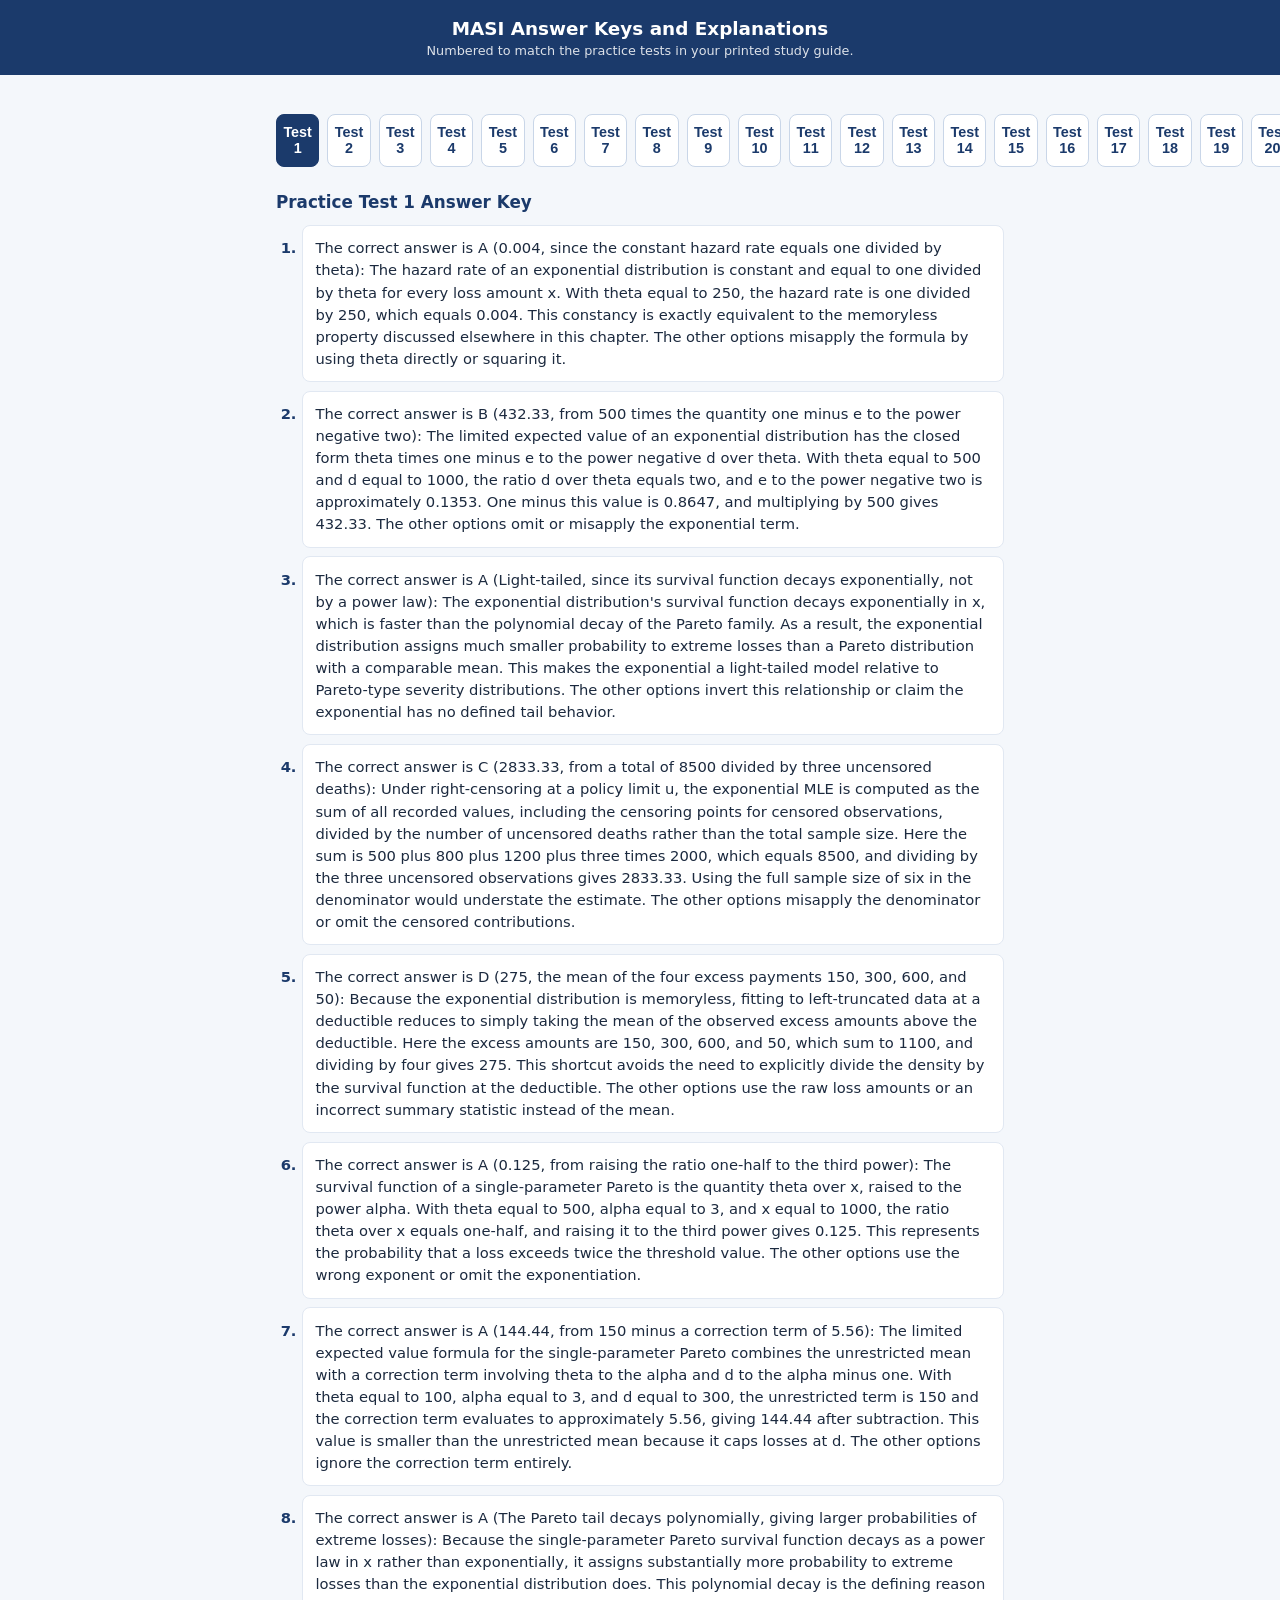
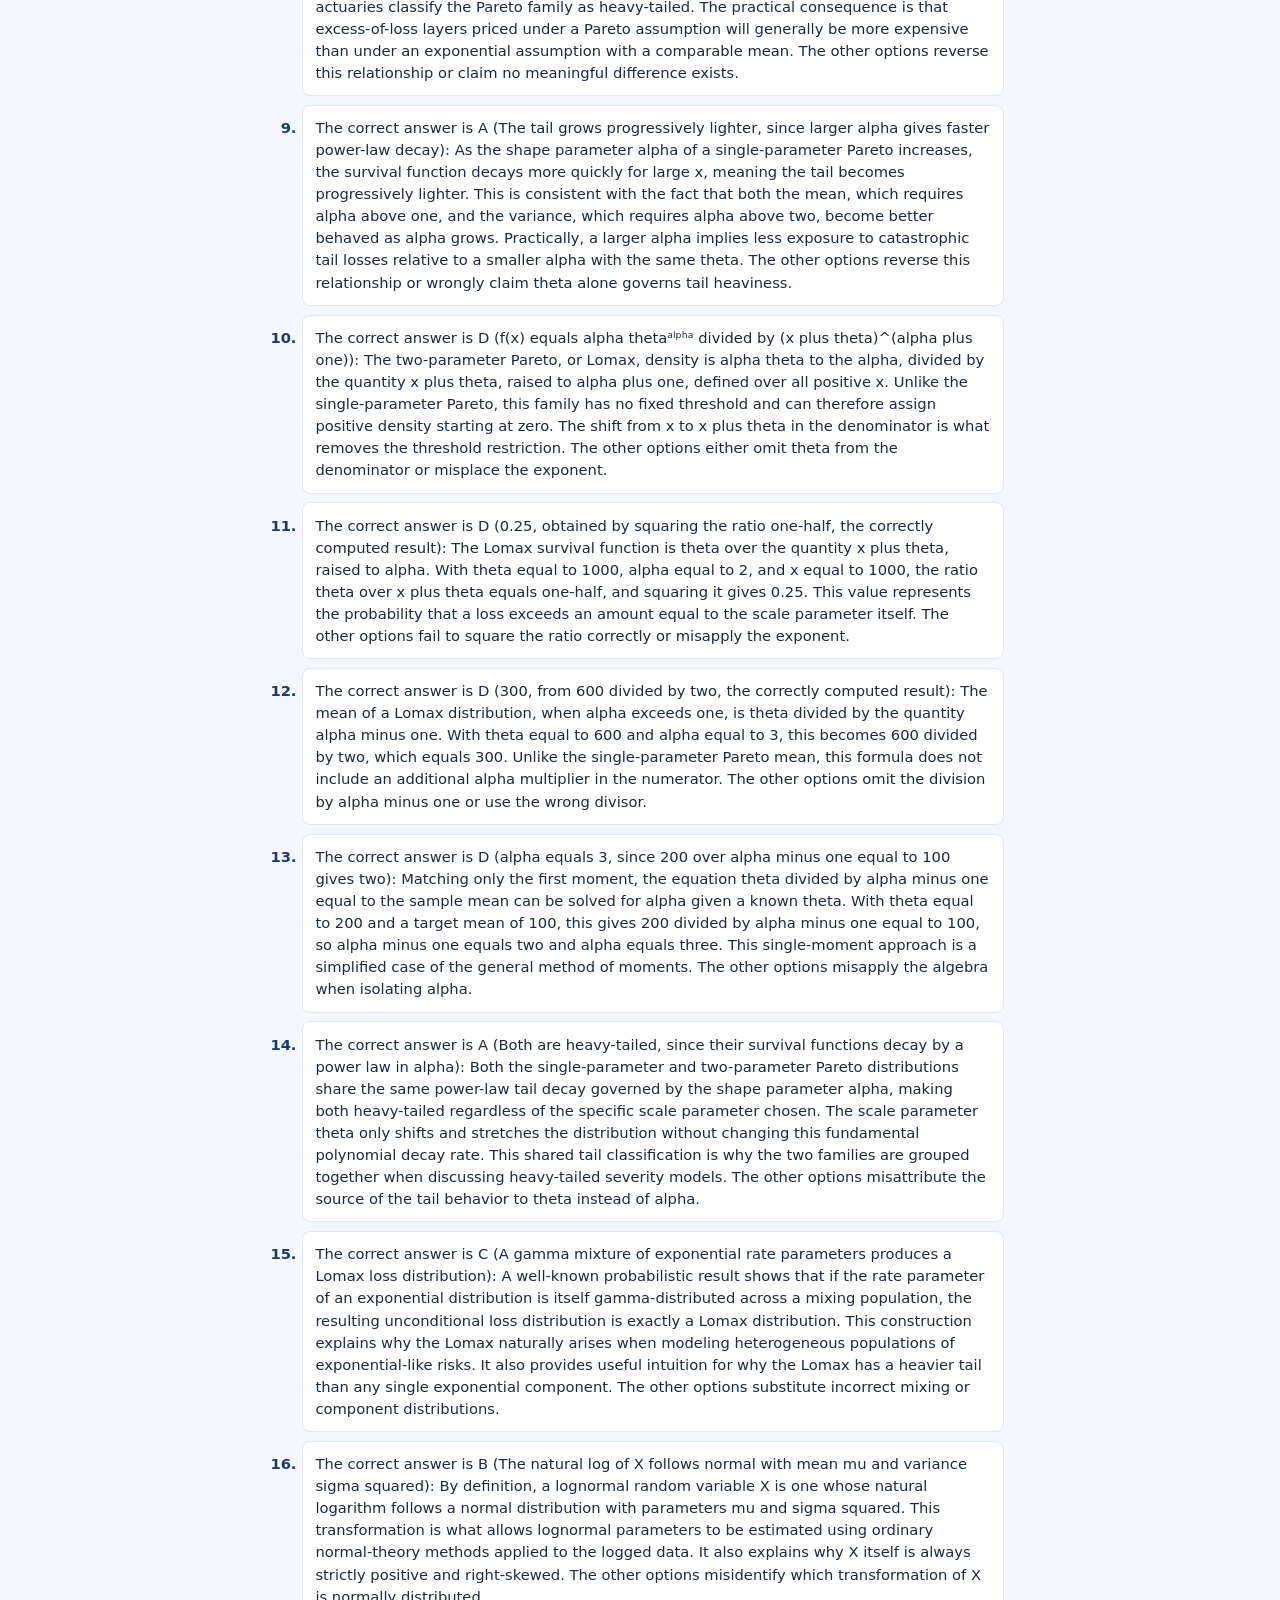
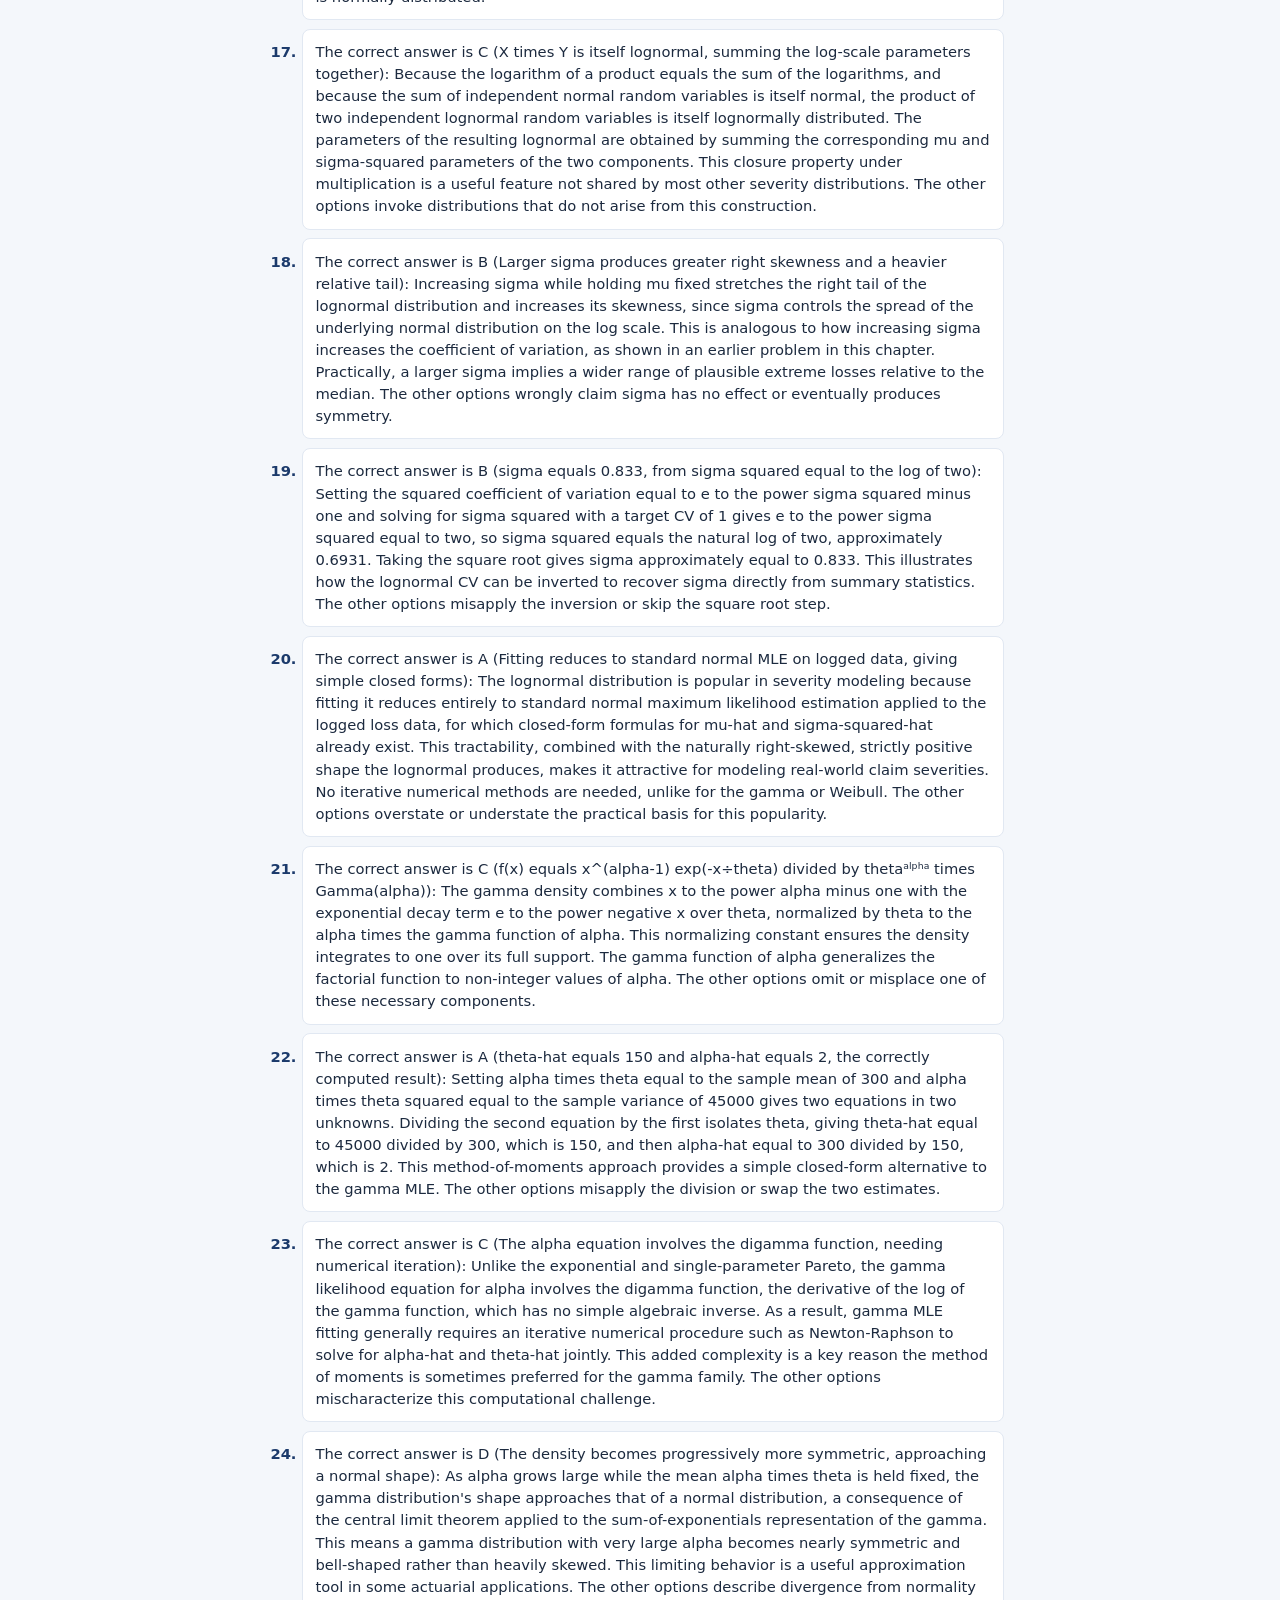
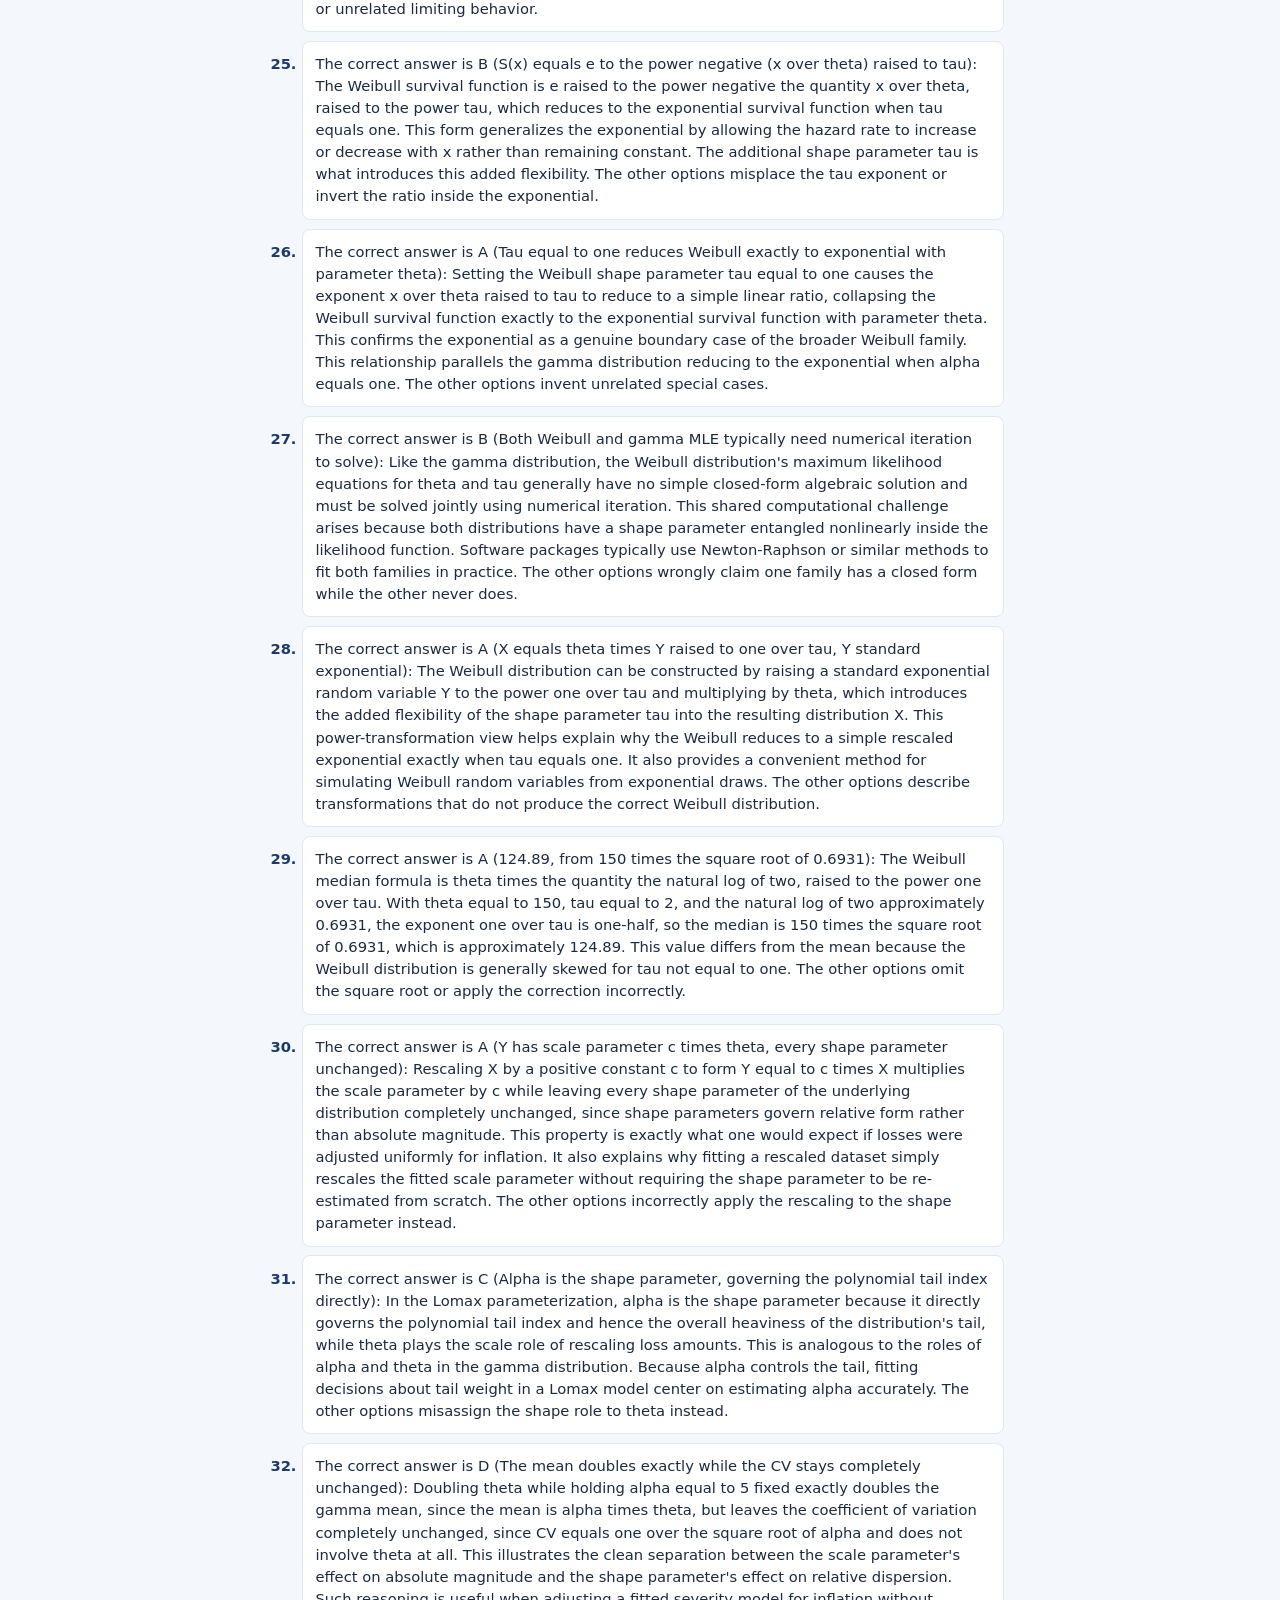
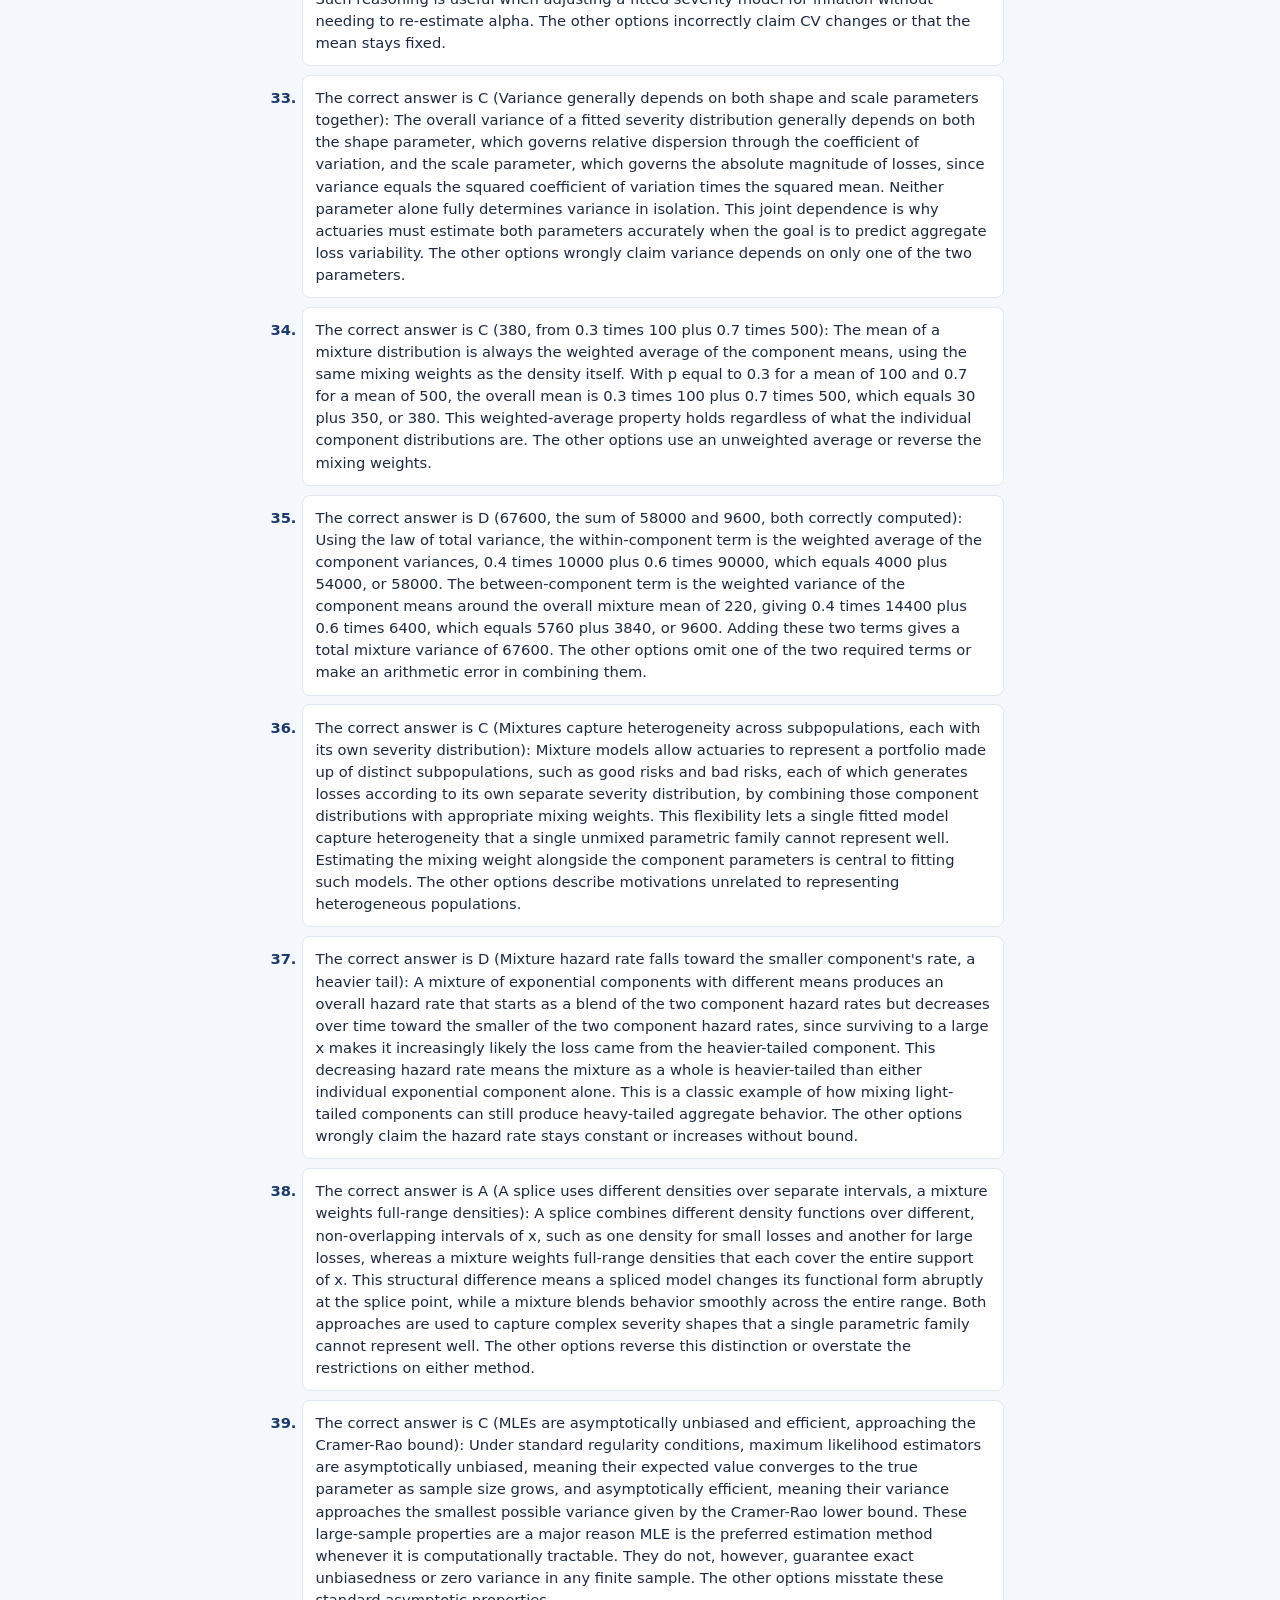
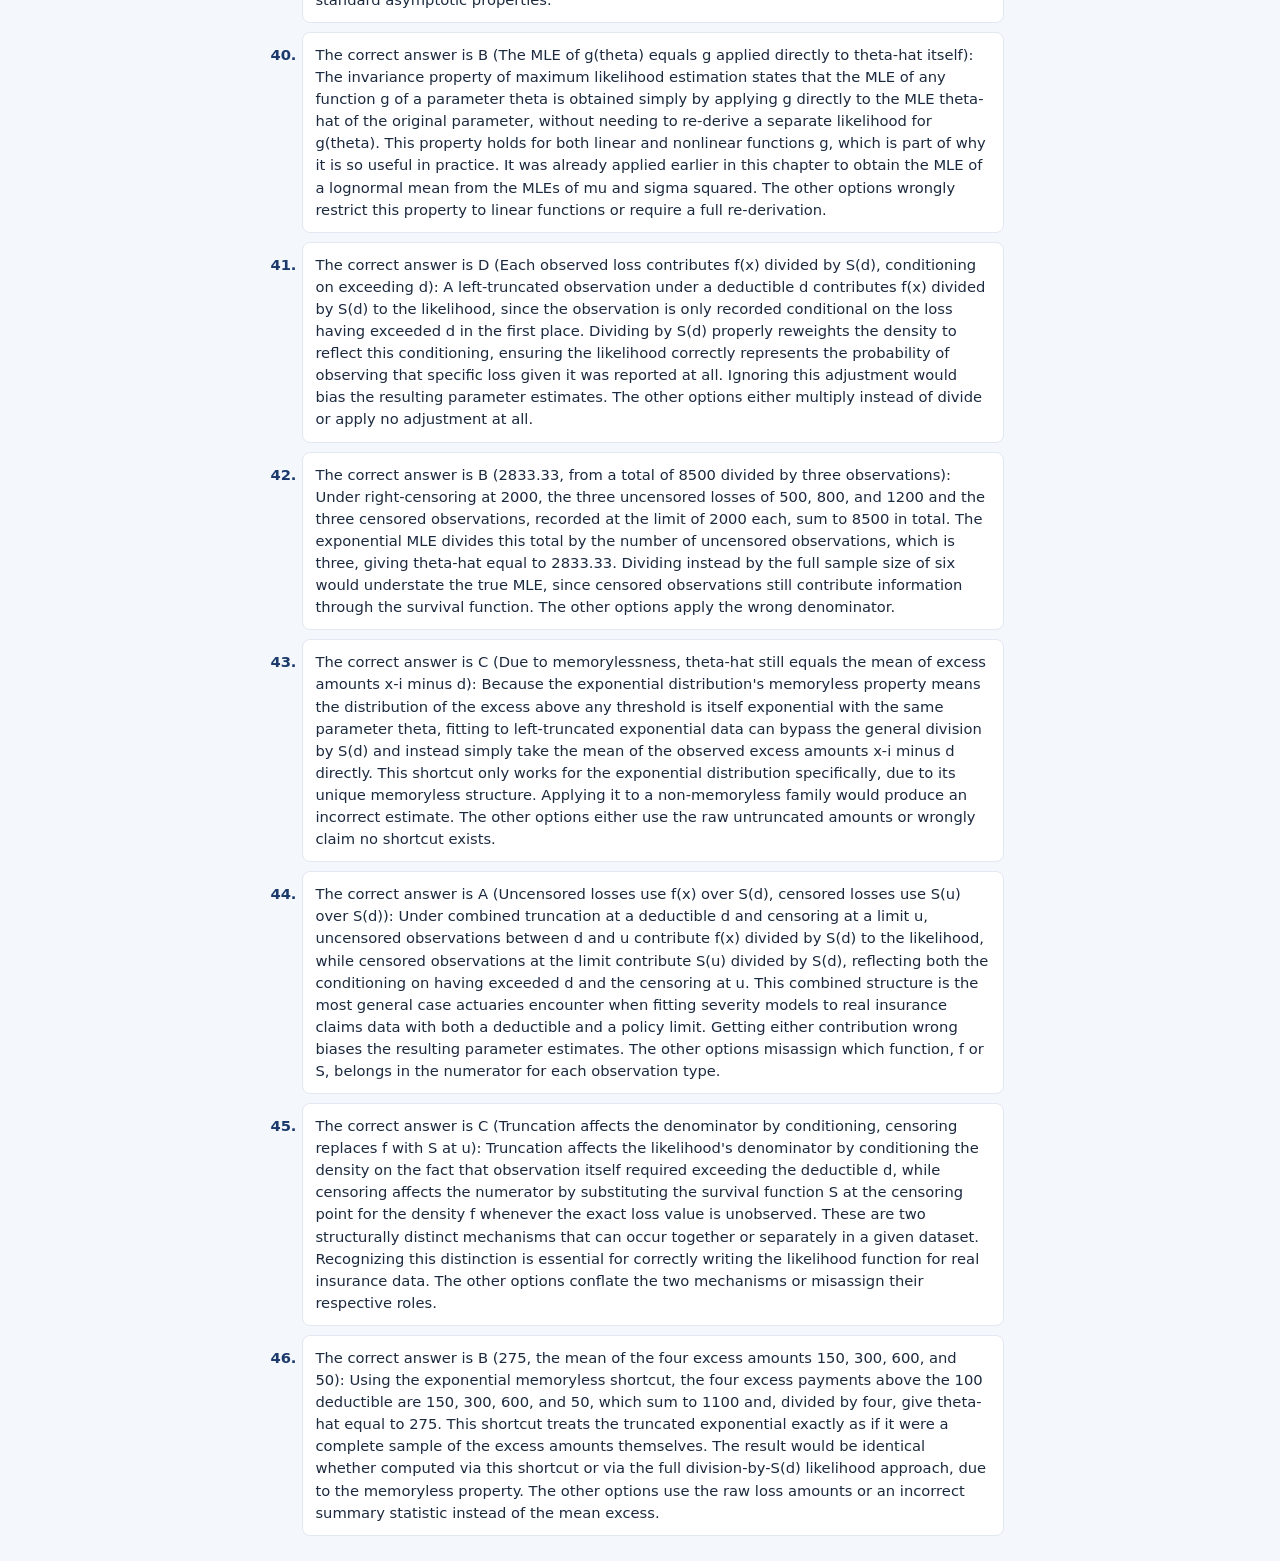
==== commit 96521c16: "Deploy MASI exam" ====
--- a/answers.html
+++ b/answers.html
@@ -62,2247 +62,1115 @@
       <button class="tab" data-test="20">Test 20</button>
       <button class="tab" data-test="21">Test 21</button>
       <button class="tab" data-test="22">Test 22</button>
-      <button class="tab" data-test="23">Test 23</button>
-      <button class="tab" data-test="24">Test 24</button>
-      <button class="tab" data-test="25">Test 25</button>
-      <button class="tab" data-test="26">Test 26</button>
-      <button class="tab" data-test="27">Test 27</button>
-      <button class="tab" data-test="28">Test 28</button>
-      <button class="tab" data-test="29">Test 29</button>
-      <button class="tab" data-test="30">Test 30</button>
-      <button class="tab" data-test="31">Test 31</button>
-      <button class="tab" data-test="32">Test 32</button>
-      <button class="tab" data-test="33">Test 33</button>
-      <button class="tab" data-test="34">Test 34</button>
-      <button class="tab" data-test="35">Test 35</button>
-      <button class="tab" data-test="36">Test 36</button>
-      <button class="tab" data-test="37">Test 37</button>
-      <button class="tab" data-test="38">Test 38</button>
-      <button class="tab" data-test="39">Test 39</button>
-      <button class="tab" data-test="40">Test 40</button>
-      <button class="tab" data-test="41">Test 41</button>
-      <button class="tab" data-test="42">Test 42</button>
-      <button class="tab" data-test="43">Test 43</button>
-      <button class="tab" data-test="44">Test 44</button>
   </nav>
   <section class="test" id="test1">
     <h2>Practice Test 1 Answer Key</h2>
     <ol>
-      <li value="1">The correct answer is D (280, the sample mean of the five observed loss amounts): For a complete sample from an exponential distribution, the maximum likelihood estimator of theta equals the sample mean of the observed losses. This follows because setting the derivative of the log-likelihood equal to zero yields theta-hat equal to the average of the data. Summing 200, 350, 150, 400, and 300 gives 1400, and dividing by five gives 280. The other options describe the median, geometric mean, or an ad hoc combination, none of which is the MLE.</li>
-      <li value="2">The correct answer is A (P(X greater than s+t given X greater than s) equals P(X greater than t)): The exponential distribution&#x27;s memoryless property is its defining feature among continuous severity distributions. It states that the future behavior of the loss, given it has already exceeded s, is identical to the unconditional behavior of a fresh exponential variable. This is why exponential losses are often used as a simplifying baseline model. The other options either restate the conditioning event incorrectly or invent a fixed probability with no basis.</li>
-      <li value="3">The correct answer is A (0.004, since the constant hazard rate equals one divided by theta): The hazard rate of an exponential distribution is constant and equal to one divided by theta for every loss amount x. With theta equal to 250, the hazard rate is one divided by 250, which equals 0.004. This constancy is exactly equivalent to the memoryless property discussed elsewhere in this chapter. The other options misapply the formula by using theta directly or squaring it.</li>
-      <li value="4">The correct answer is B (e(x) stays constant and equal to theta no matter how large x becomes): Because the exponential distribution is memoryless, its mean excess function e(x) is constant and equal to theta for every threshold x. This means that regardless of how large a loss has already become, the expected additional amount by which it will be exceeded remains theta. This flat mean excess function is a hallmark used to identify exponential-like behavior in data. The other options describe increasing, decreasing, or non-monotonic patterns that do not apply to the exponential.</li>
-      <li value="5">The correct answer is B (432.33, from 500 times the quantity one minus e to the power negative two): The limited expected value of an exponential distribution has the closed form theta times one minus e to the power negative d over theta. With theta equal to 500 and d equal to 1000, the ratio d over theta equals two, and e to the power negative two is approximately 0.1353. One minus this value is 0.8647, and multiplying by 500 gives 432.33. The other options omit or misapply the exponential term.</li>
-      <li value="6">The correct answer is B (1.0, because exponential standard deviation always equals its mean): The exponential distribution&#x27;s standard deviation always equals its mean, since both equal theta. Dividing the standard deviation by the mean therefore always yields exactly 1.0, regardless of the specific theta chosen. This constant coefficient of variation is a useful diagnostic when comparing candidate severity models against sample data. The other options invent alternative constants or wrongly claim the value depends on theta.</li>
-      <li value="7">The correct answer is A (Light-tailed, since its survival function decays exponentially, not by a power law): The exponential distribution&#x27;s survival function decays exponentially in x, which is faster than the polynomial decay of the Pareto family. As a result, the exponential distribution assigns much smaller probability to extreme losses than a Pareto distribution with a comparable mean. This makes the exponential a light-tailed model relative to Pareto-type severity distributions. The other options invert this relationship or claim the exponential has no defined tail behavior.</li>
-      <li value="8">The correct answer is C (2833.33, from a total of 8500 divided by three uncensored deaths): Under right-censoring at a policy limit u, the exponential MLE is computed as the sum of all recorded values, including the censoring points for censored observations, divided by the number of uncensored deaths rather than the total sample size. Here the sum is 500 plus 800 plus 1200 plus three times 2000, which equals 8500, and dividing by the three uncensored observations gives 2833.33. Using the full sample size of six in the denominator would understate the estimate. The other options misapply the denominator or omit the censored contributions.</li>
-      <li value="9">The correct answer is D (275, the mean of the four excess payments 150, 300, 600, and 50): Because the exponential distribution is memoryless, fitting to left-truncated data at a deductible reduces to simply taking the mean of the observed excess amounts above the deductible. Here the excess amounts are 150, 300, 600, and 50, which sum to 1100, and dividing by four gives 275. This shortcut avoids the need to explicitly divide the density by the survival function at the deductible. The other options use the raw loss amounts or an incorrect summary statistic instead of the mean.</li>
-      <li value="10">The correct answer is B (A pure scale parameter, since the family has no separate shape parameter): The exponential distribution has exactly one parameter, theta, which rescales all quantiles and moments proportionally without altering the shape of the distribution at all. Since there is no separate shape parameter, every exponential distribution has an identical relative shape, coefficient of variation, and skewness. This is why theta is classified purely as a scale parameter. The other options incorrectly assign it a shape or threshold role that the exponential parameterization does not support.</li>
-      <li value="11">The correct answer is A (f(x) equals alpha theta^alpha divided by x^(alpha plus one)): The single-parameter Pareto density is defined over x greater than theta as alpha times theta to the alpha, divided by x to the power alpha plus one. This form ensures the density integrates to one over the restricted support and produces the characteristic polynomial tail decay. The threshold theta is fixed and known, while alpha is the unknown shape parameter to be estimated. The other options misplace the exponents or omit necessary terms from the correct density.</li>
-      <li value="12">The correct answer is A (0.125, from raising the ratio one-half to the third power): The survival function of a single-parameter Pareto is the quantity theta over x, raised to the power alpha. With theta equal to 500, alpha equal to 3, and x equal to 1000, the ratio theta over x equals one-half, and raising it to the third power gives 0.125. This represents the probability that a loss exceeds twice the threshold value. The other options use the wrong exponent or omit the exponentiation.</li>
-      <li value="13">The correct answer is B (266.67, from four times 200 divided by three): The mean of a single-parameter Pareto distribution, when alpha exceeds one, is given by alpha times theta divided by the quantity alpha minus one. With theta equal to 200 and alpha equal to 4, this becomes four times 200 divided by three, which equals 266.67. This mean exceeds the threshold theta because the Pareto distribution has substantial probability mass spread above the threshold. The other options either report theta directly or misapply the formula&#x27;s denominator.</li>
-      <li value="14">The correct answer is D (450, from dividing 900 by two, the correctly computed result): The mean excess function of a single-parameter Pareto simplifies to x divided by the quantity alpha minus one for any threshold x at or above theta. With alpha equal to 3 and x equal to 900, this becomes 900 divided by two, which equals 450. Unlike the exponential&#x27;s constant mean excess, this function grows linearly with the threshold, reflecting the heavier Pareto tail. The other options misapply the divisor or simply restate the threshold value.</li>
-      <li value="15">The correct answer is A (144.44, from 150 minus a correction term of 5.56): The limited expected value formula for the single-parameter Pareto combines the unrestricted mean with a correction term involving theta to the alpha and d to the alpha minus one. With theta equal to 100, alpha equal to 3, and d equal to 300, the unrestricted term is 150 and the correction term evaluates to approximately 5.56, giving 144.44 after subtraction. This value is smaller than the unrestricted mean because it caps losses at d. The other options ignore the correction term entirely.</li>
-      <li value="16">The correct answer is C (It decreases steadily toward zero, consistent with a heavy tail): The hazard rate of a single-parameter Pareto simplifies to alpha divided by x, which decreases toward zero as x grows without bound. This decreasing hazard rate is a hallmark of heavy-tailed distributions, since it implies that surviving to larger loss amounts makes further survival increasingly likely relative to a constant or increasing hazard model. The other options claim an increasing or constant hazard rate, which contradicts the actual algebraic form of h(x).</li>
-      <li value="17">The correct answer is D (1.25, from five divided by 3.9889, the true MLE value): The MLE of alpha for a known-theta single-parameter Pareto sample is n divided by the sum of the natural logs of x-i over theta. With the sum of the five log ratios equal to approximately 3.9889 and n equal to five, alpha-hat equals five divided by 3.9889, which is approximately 1.25. This estimate reflects a relatively heavy tail since alpha is close to one. The other options misapply the formula by reporting the sum directly or inverting the ratio incorrectly.</li>
-      <li value="18">The correct answer is A (The Pareto tail decays polynomially, giving larger probabilities of extreme losses): Because the single-parameter Pareto survival function decays as a power law in x rather than exponentially, it assigns substantially more probability to extreme losses than the exponential distribution does. This polynomial decay is the defining reason actuaries classify the Pareto family as heavy-tailed. The practical consequence is that excess-of-loss layers priced under a Pareto assumption will generally be more expensive than under an exponential assumption with a comparable mean. The other options reverse this relationship or claim no meaningful difference exists.</li>
-      <li value="19">The correct answer is A (The tail grows progressively lighter, since larger alpha gives faster power-law decay): As the shape parameter alpha of a single-parameter Pareto increases, the survival function decays more quickly for large x, meaning the tail becomes progressively lighter. This is consistent with the fact that both the mean, which requires alpha above one, and the variance, which requires alpha above two, become better behaved as alpha grows. Practically, a larger alpha implies less exposure to catastrophic tail losses relative to a smaller alpha with the same theta. The other options reverse this relationship or wrongly claim theta alone governs tail heaviness.</li>
-      <li value="20">The correct answer is D (f(x) equals alpha theta^alpha divided by (x plus theta)^(alpha plus one)): The two-parameter Pareto, or Lomax, density is alpha theta to the alpha, divided by the quantity x plus theta, raised to alpha plus one, defined over all positive x. Unlike the single-parameter Pareto, this family has no fixed threshold and can therefore assign positive density starting at zero. The shift from x to x plus theta in the denominator is what removes the threshold restriction. The other options either omit theta from the denominator or misplace the exponent.</li>
-      <li value="21">The correct answer is D (0.25, obtained by squaring the ratio one-half, the correctly computed result): The Lomax survival function is theta over the quantity x plus theta, raised to alpha. With theta equal to 1000, alpha equal to 2, and x equal to 1000, the ratio theta over x plus theta equals one-half, and squaring it gives 0.25. This value represents the probability that a loss exceeds an amount equal to the scale parameter itself. The other options fail to square the ratio correctly or misapply the exponent.</li>
-      <li value="22">The correct answer is D (300, from 600 divided by two, the correctly computed result): The mean of a Lomax distribution, when alpha exceeds one, is theta divided by the quantity alpha minus one. With theta equal to 600 and alpha equal to 3, this becomes 600 divided by two, which equals 300. Unlike the single-parameter Pareto mean, this formula does not include an additional alpha multiplier in the numerator. The other options omit the division by alpha minus one or use the wrong divisor.</li>
-      <li value="23">The correct answer is B (400, from 1200 divided by three, the correctly computed result): The Lomax mean excess function is the quantity theta plus x, divided by alpha minus one. With theta equal to 500, alpha equal to 4, and x equal to 700, the numerator is 1200 and the denominator is three, giving a mean excess of 400. Unlike the single-parameter Pareto, the Lomax mean excess includes theta in addition to the threshold x. The other options omit either the threshold or the scale parameter from the numerator.</li>
-      <li value="24">The correct answer is C (168, from 200 times the quantity one minus 0.16): The Lomax limited expected value formula multiplies theta over alpha minus one by one minus a ratio raised to the alpha minus one power. With theta equal to 400, alpha equal to 3, and d equal to 600, the leading term is 200, the ratio theta over theta plus d is 0.4, and squaring gives 0.16, so the bracket is 0.84 and the product is 168. The other options omit the correction bracket or apply the wrong sign.</li>
-      <li value="25">The correct answer is C (1.41, approximately the square root of two, from variance and mean): Using the Lomax raw moment formulas, the mean is theta over alpha minus one and the second moment is two theta squared over the product of alpha minus one and alpha minus two. With theta equal to 100 and alpha equal to 4, the mean is 33.33 and the second moment is 3333.33, giving a variance of about 2222.22 and a coefficient of variation near 1.41, the square root of two. This exceeds the exponential&#x27;s fixed value of 1.0, reflecting the Lomax&#x27;s heavier relative dispersion. The other options misstate this relationship or invert the ratio.</li>
-      <li value="26">The correct answer is D (alpha equals 3, since 200 over alpha minus one equal to 100 gives two): Matching only the first moment, the equation theta divided by alpha minus one equal to the sample mean can be solved for alpha given a known theta. With theta equal to 200 and a target mean of 100, this gives 200 divided by alpha minus one equal to 100, so alpha minus one equals two and alpha equals three. This single-moment approach is a simplified case of the general method of moments. The other options misapply the algebra when isolating alpha.</li>
-      <li value="27">The correct answer is A (Both are heavy-tailed, since their survival functions decay by a power law in alpha): Both the single-parameter and two-parameter Pareto distributions share the same power-law tail decay governed by the shape parameter alpha, making both heavy-tailed regardless of the specific scale parameter chosen. The scale parameter theta only shifts and stretches the distribution without changing this fundamental polynomial decay rate. This shared tail classification is why the two families are grouped together when discussing heavy-tailed severity models. The other options misattribute the source of the tail behavior to theta instead of alpha.</li>
-      <li value="28">The correct answer is C (A gamma mixture of exponential rate parameters produces a Lomax loss distribution): A well-known probabilistic result shows that if the rate parameter of an exponential distribution is itself gamma-distributed across a mixing population, the resulting unconditional loss distribution is exactly a Lomax distribution. This construction explains why the Lomax naturally arises when modeling heterogeneous populations of exponential-like risks. It also provides useful intuition for why the Lomax has a heavier tail than any single exponential component. The other options substitute incorrect mixing or component distributions.</li>
-      <li value="29">The correct answer is D (0.004, from four divided by 1000, the correctly summed base): The Lomax hazard rate is alpha divided by the quantity x plus theta. With theta equal to 500, alpha equal to 4, and x equal to 500, the denominator is 1000, giving a hazard rate of 0.004. This hazard rate decreases as x increases, consistent with the Lomax&#x27;s heavy-tailed classification. The other options misapply the denominator or report a parameter value directly instead of computing the ratio.</li>
-      <li value="30">The correct answer is D (The exponential, since Lomax degenerates into pure exponential decay here): As theta grows large while alpha over theta is held fixed, the Lomax distribution&#x27;s shape converges to that of an exponential distribution with a rate matching the fixed ratio. This limiting behavior illustrates how the Lomax family nests the exponential as a boundary case under a specific joint scaling of its two parameters. It is analogous to how the gamma distribution nests the exponential when alpha equals one. The other options invoke unrelated limiting families that do not arise from this particular scaling.</li>
-      <li value="31">The correct answer is C (It increases the mean and every quantile proportionally, tail shape still governed by alpha): Increasing theta while holding alpha fixed rescales the entire Lomax distribution proportionally, increasing the mean and every quantile by the same relative amount, since the mean formula theta over alpha minus one is directly proportional to theta. The relative shape of the distribution, including its tail index and coefficient of variation, remains governed entirely by alpha and is unaffected by this rescaling. This is the defining behavior of a genuine scale parameter. The other options wrongly claim the mean is unaffected or that the tail decay rate itself changes with theta.</li>
-      <li value="32">The correct answer is B (The natural log of X follows normal with mean mu and variance sigma squared): By definition, a lognormal random variable X is one whose natural logarithm follows a normal distribution with parameters mu and sigma squared. This transformation is what allows lognormal parameters to be estimated using ordinary normal-theory methods applied to the logged data. It also explains why X itself is always strictly positive and right-skewed. The other options misidentify which transformation of X is normally distributed.</li>
-      <li value="33">The correct answer is B (168.17, from e raised to the power 5.125): The lognormal mean is e raised to the power mu plus one-half sigma squared. With mu equal to 5 and sigma squared equal to 0.25, the exponent is 5.125, and e raised to this power is approximately 168.17. Note that this mean is always larger than e raised to mu alone, since the sigma-squared correction term is strictly positive. The other options omit or double this correction term incorrectly.</li>
-      <li value="34">The correct answer is A (0.658, from the square root of e to 0.36 minus one): The lognormal coefficient of variation is the square root of e to the power sigma squared, minus one. With sigma squared equal to 0.36, e to the power 0.36 is approximately 1.4333, and subtracting one and taking the square root gives 0.658. This formula shows that the coefficient of variation depends only on sigma, not on mu. The other options substitute sigma or sigma squared directly without applying the correct transformation.</li>
-      <li value="35">The correct answer is D (66.69, from e raised to the power 4.2): The median of a lognormal distribution is simply e raised to the power mu, since the median of the underlying normal distribution is mu itself and exponentiation preserves quantile ordering. With mu equal to 4.2, the median is e raised to the power 4.2, which is approximately 66.69. Unlike the mean, the median formula requires no adjustment for sigma squared at all. The other options incorrectly incorporate sigma squared or report mu without exponentiating.</li>
-      <li value="36">The correct answer is B (mu-hat is 5 and sigma-squared-hat is 0.6667, the correctly computed result): The MLE of the underlying normal parameters of a lognormal sample are obtained by treating the logged observations as an ordinary normal sample. The mean of 4, 5, and 6 is 5, giving mu-hat equal to 5, and the biased variance, dividing by n, is the average squared deviation from this mean, which is two-thirds. Using n minus one in the denominator instead would give the unbiased but not the maximum likelihood estimate. The other options use the wrong divisor or an incorrect sum.</li>
-      <li value="37">The correct answer is D (Lognormal has all positive moments finite, unlike Pareto, though still subexponential): Unlike the Pareto family, every positive moment of the lognormal distribution exists and is finite for any choice of sigma, since the lognormal does not have a genuine polynomial tail. Despite this, the lognormal is still classified as subexponential and heavy-tailed relative to distributions like the gamma or exponential, because its tail decays more slowly than any exponential rate. This dual property makes the lognormal a nuanced middle case in tail-weight discussions. The other options misstate either the existence of moments or the relative tail comparison.</li>
-      <li value="38">The correct answer is C (X times Y is itself lognormal, summing the log-scale parameters together): Because the logarithm of a product equals the sum of the logarithms, and because the sum of independent normal random variables is itself normal, the product of two independent lognormal random variables is itself lognormally distributed. The parameters of the resulting lognormal are obtained by summing the corresponding mu and sigma-squared parameters of the two components. This closure property under multiplication is a useful feature not shared by most other severity distributions. The other options invoke distributions that do not arise from this construction.</li>
-      <li value="39">The correct answer is B (Larger sigma produces greater right skewness and a heavier relative tail): Increasing sigma while holding mu fixed stretches the right tail of the lognormal distribution and increases its skewness, since sigma controls the spread of the underlying normal distribution on the log scale. This is analogous to how increasing sigma increases the coefficient of variation, as shown in an earlier problem in this chapter. Practically, a larger sigma implies a wider range of plausible extreme losses relative to the median. The other options wrongly claim sigma has no effect or eventually produces symmetry.</li>
-      <li value="40">The correct answer is B (sigma equals 0.833, from sigma squared equal to the log of two): Setting the squared coefficient of variation equal to e to the power sigma squared minus one and solving for sigma squared with a target CV of 1 gives e to the power sigma squared equal to two, so sigma squared equals the natural log of two, approximately 0.6931. Taking the square root gives sigma approximately equal to 0.833. This illustrates how the lognormal CV can be inverted to recover sigma directly from summary statistics. The other options misapply the inversion or skip the square root step.</li>
-      <li value="41">The correct answer is D (e to the power mu-hat plus one-half sigma-hat squared, substituted for E[X]): The invariance property of maximum likelihood estimation allows the MLE of any function of the parameters to be obtained by applying that function directly to the parameter MLEs. Since E[X] equals e to the power mu plus one-half sigma squared as a function of the normal parameters, substituting mu-hat and sigma-hat squared into this same formula gives the MLE of E[X] directly. This avoids needing to separately re-derive the likelihood in terms of E[X]. The other options ignore one of the two required parameters.</li>
-      <li value="42">The correct answer is A (Fitting reduces to standard normal MLE on logged data, giving simple closed forms): The lognormal distribution is popular in severity modeling because fitting it reduces entirely to standard normal maximum likelihood estimation applied to the logged loss data, for which closed-form formulas for mu-hat and sigma-squared-hat already exist. This tractability, combined with the naturally right-skewed, strictly positive shape the lognormal produces, makes it attractive for modeling real-world claim severities. No iterative numerical methods are needed, unlike for the gamma or Weibull. The other options overstate or understate the practical basis for this popularity.</li>
-      <li value="43">The correct answer is C (f(x) equals x^(alpha-1) e^(-x/theta) divided by theta^alpha times Gamma(alpha)): The gamma density combines x to the power alpha minus one with the exponential decay term e to the power negative x over theta, normalized by theta to the alpha times the gamma function of alpha. This normalizing constant ensures the density integrates to one over its full support. The gamma function of alpha generalizes the factorial function to non-integer values of alpha. The other options omit or misplace one of these necessary components.</li>
-      <li value="44">The correct answer is A (Mean equals 200 and standard deviation equals 100): The gamma distribution&#x27;s mean is alpha times theta and its variance is alpha times theta squared. With alpha equal to 4 and theta equal to 50, the mean is 200 and the variance is 4 times 2500, which is 10000, giving a standard deviation of 100. This shows both moments scale directly with the product of the two parameters. The other options omit the alpha factor from the variance or confuse the mean with the variance.</li>
-      <li value="45">The correct answer is A (0.333, from one divided by the square root of nine): The gamma coefficient of variation is one divided by the square root of alpha, independent of theta entirely. With alpha equal to 9, the square root of nine is three, and one divided by three is 0.333. This formula shows that as alpha grows large, the gamma distribution becomes relatively less dispersed and more symmetric. The other options misapply the square root or invert the formula.</li>
-      <li value="46">The correct answer is A (theta-hat equals 150 and alpha-hat equals 2, the correctly computed result): Setting alpha times theta equal to the sample mean of 300 and alpha times theta squared equal to the sample variance of 45000 gives two equations in two unknowns. Dividing the second equation by the first isolates theta, giving theta-hat equal to 45000 divided by 300, which is 150, and then alpha-hat equal to 300 divided by 150, which is 2. This method-of-moments approach provides a simple closed-form alternative to the gamma MLE. The other options misapply the division or swap the two estimates.</li>
+      <li value="1">The correct answer is A (0.004, since the constant hazard rate equals one divided by theta): The hazard rate of an exponential distribution is constant and equal to one divided by theta for every loss amount x. With theta equal to 250, the hazard rate is one divided by 250, which equals 0.004. This constancy is exactly equivalent to the memoryless property discussed elsewhere in this chapter. The other options misapply the formula by using theta directly or squaring it.</li>
+      <li value="2">The correct answer is B (432.33, from 500 times the quantity one minus e to the power negative two): The limited expected value of an exponential distribution has the closed form theta times one minus e to the power negative d over theta. With theta equal to 500 and d equal to 1000, the ratio d over theta equals two, and e to the power negative two is approximately 0.1353. One minus this value is 0.8647, and multiplying by 500 gives 432.33. The other options omit or misapply the exponential term.</li>
+      <li value="3">The correct answer is A (Light-tailed, since its survival function decays exponentially, not by a power law): The exponential distribution&#x27;s survival function decays exponentially in x, which is faster than the polynomial decay of the Pareto family. As a result, the exponential distribution assigns much smaller probability to extreme losses than a Pareto distribution with a comparable mean. This makes the exponential a light-tailed model relative to Pareto-type severity distributions. The other options invert this relationship or claim the exponential has no defined tail behavior.</li>
+      <li value="4">The correct answer is C (2833.33, from a total of 8500 divided by three uncensored deaths): Under right-censoring at a policy limit u, the exponential MLE is computed as the sum of all recorded values, including the censoring points for censored observations, divided by the number of uncensored deaths rather than the total sample size. Here the sum is 500 plus 800 plus 1200 plus three times 2000, which equals 8500, and dividing by the three uncensored observations gives 2833.33. Using the full sample size of six in the denominator would understate the estimate. The other options misapply the denominator or omit the censored contributions.</li>
+      <li value="5">The correct answer is D (275, the mean of the four excess payments 150, 300, 600, and 50): Because the exponential distribution is memoryless, fitting to left-truncated data at a deductible reduces to simply taking the mean of the observed excess amounts above the deductible. Here the excess amounts are 150, 300, 600, and 50, which sum to 1100, and dividing by four gives 275. This shortcut avoids the need to explicitly divide the density by the survival function at the deductible. The other options use the raw loss amounts or an incorrect summary statistic instead of the mean.</li>
+      <li value="6">The correct answer is A (0.125, from raising the ratio one-half to the third power): The survival function of a single-parameter Pareto is the quantity theta over x, raised to the power alpha. With theta equal to 500, alpha equal to 3, and x equal to 1000, the ratio theta over x equals one-half, and raising it to the third power gives 0.125. This represents the probability that a loss exceeds twice the threshold value. The other options use the wrong exponent or omit the exponentiation.</li>
+      <li value="7">The correct answer is A (144.44, from 150 minus a correction term of 5.56): The limited expected value formula for the single-parameter Pareto combines the unrestricted mean with a correction term involving theta to the alpha and d to the alpha minus one. With theta equal to 100, alpha equal to 3, and d equal to 300, the unrestricted term is 150 and the correction term evaluates to approximately 5.56, giving 144.44 after subtraction. This value is smaller than the unrestricted mean because it caps losses at d. The other options ignore the correction term entirely.</li>
+      <li value="8">The correct answer is A (The Pareto tail decays polynomially, giving larger probabilities of extreme losses): Because the single-parameter Pareto survival function decays as a power law in x rather than exponentially, it assigns substantially more probability to extreme losses than the exponential distribution does. This polynomial decay is the defining reason actuaries classify the Pareto family as heavy-tailed. The practical consequence is that excess-of-loss layers priced under a Pareto assumption will generally be more expensive than under an exponential assumption with a comparable mean. The other options reverse this relationship or claim no meaningful difference exists.</li>
+      <li value="9">The correct answer is A (The tail grows progressively lighter, since larger alpha gives faster power-law decay): As the shape parameter alpha of a single-parameter Pareto increases, the survival function decays more quickly for large x, meaning the tail becomes progressively lighter. This is consistent with the fact that both the mean, which requires alpha above one, and the variance, which requires alpha above two, become better behaved as alpha grows. Practically, a larger alpha implies less exposure to catastrophic tail losses relative to a smaller alpha with the same theta. The other options reverse this relationship or wrongly claim theta alone governs tail heaviness.</li>
+      <li value="10">The correct answer is D (f(x) equals alpha thetaᵃˡᵖʰᵃ divided by (x plus theta)^(alpha plus one)): The two-parameter Pareto, or Lomax, density is alpha theta to the alpha, divided by the quantity x plus theta, raised to alpha plus one, defined over all positive x. Unlike the single-parameter Pareto, this family has no fixed threshold and can therefore assign positive density starting at zero. The shift from x to x plus theta in the denominator is what removes the threshold restriction. The other options either omit theta from the denominator or misplace the exponent.</li>
+      <li value="11">The correct answer is D (0.25, obtained by squaring the ratio one-half, the correctly computed result): The Lomax survival function is theta over the quantity x plus theta, raised to alpha. With theta equal to 1000, alpha equal to 2, and x equal to 1000, the ratio theta over x plus theta equals one-half, and squaring it gives 0.25. This value represents the probability that a loss exceeds an amount equal to the scale parameter itself. The other options fail to square the ratio correctly or misapply the exponent.</li>
+      <li value="12">The correct answer is D (300, from 600 divided by two, the correctly computed result): The mean of a Lomax distribution, when alpha exceeds one, is theta divided by the quantity alpha minus one. With theta equal to 600 and alpha equal to 3, this becomes 600 divided by two, which equals 300. Unlike the single-parameter Pareto mean, this formula does not include an additional alpha multiplier in the numerator. The other options omit the division by alpha minus one or use the wrong divisor.</li>
+      <li value="13">The correct answer is D (alpha equals 3, since 200 over alpha minus one equal to 100 gives two): Matching only the first moment, the equation theta divided by alpha minus one equal to the sample mean can be solved for alpha given a known theta. With theta equal to 200 and a target mean of 100, this gives 200 divided by alpha minus one equal to 100, so alpha minus one equals two and alpha equals three. This single-moment approach is a simplified case of the general method of moments. The other options misapply the algebra when isolating alpha.</li>
+      <li value="14">The correct answer is A (Both are heavy-tailed, since their survival functions decay by a power law in alpha): Both the single-parameter and two-parameter Pareto distributions share the same power-law tail decay governed by the shape parameter alpha, making both heavy-tailed regardless of the specific scale parameter chosen. The scale parameter theta only shifts and stretches the distribution without changing this fundamental polynomial decay rate. This shared tail classification is why the two families are grouped together when discussing heavy-tailed severity models. The other options misattribute the source of the tail behavior to theta instead of alpha.</li>
+      <li value="15">The correct answer is C (A gamma mixture of exponential rate parameters produces a Lomax loss distribution): A well-known probabilistic result shows that if the rate parameter of an exponential distribution is itself gamma-distributed across a mixing population, the resulting unconditional loss distribution is exactly a Lomax distribution. This construction explains why the Lomax naturally arises when modeling heterogeneous populations of exponential-like risks. It also provides useful intuition for why the Lomax has a heavier tail than any single exponential component. The other options substitute incorrect mixing or component distributions.</li>
+      <li value="16">The correct answer is B (The natural log of X follows normal with mean mu and variance sigma squared): By definition, a lognormal random variable X is one whose natural logarithm follows a normal distribution with parameters mu and sigma squared. This transformation is what allows lognormal parameters to be estimated using ordinary normal-theory methods applied to the logged data. It also explains why X itself is always strictly positive and right-skewed. The other options misidentify which transformation of X is normally distributed.</li>
+      <li value="17">The correct answer is C (X times Y is itself lognormal, summing the log-scale parameters together): Because the logarithm of a product equals the sum of the logarithms, and because the sum of independent normal random variables is itself normal, the product of two independent lognormal random variables is itself lognormally distributed. The parameters of the resulting lognormal are obtained by summing the corresponding mu and sigma-squared parameters of the two components. This closure property under multiplication is a useful feature not shared by most other severity distributions. The other options invoke distributions that do not arise from this construction.</li>
+      <li value="18">The correct answer is B (Larger sigma produces greater right skewness and a heavier relative tail): Increasing sigma while holding mu fixed stretches the right tail of the lognormal distribution and increases its skewness, since sigma controls the spread of the underlying normal distribution on the log scale. This is analogous to how increasing sigma increases the coefficient of variation, as shown in an earlier problem in this chapter. Practically, a larger sigma implies a wider range of plausible extreme losses relative to the median. The other options wrongly claim sigma has no effect or eventually produces symmetry.</li>
+      <li value="19">The correct answer is B (sigma equals 0.833, from sigma squared equal to the log of two): Setting the squared coefficient of variation equal to e to the power sigma squared minus one and solving for sigma squared with a target CV of 1 gives e to the power sigma squared equal to two, so sigma squared equals the natural log of two, approximately 0.6931. Taking the square root gives sigma approximately equal to 0.833. This illustrates how the lognormal CV can be inverted to recover sigma directly from summary statistics. The other options misapply the inversion or skip the square root step.</li>
+      <li value="20">The correct answer is A (Fitting reduces to standard normal MLE on logged data, giving simple closed forms): The lognormal distribution is popular in severity modeling because fitting it reduces entirely to standard normal maximum likelihood estimation applied to the logged loss data, for which closed-form formulas for mu-hat and sigma-squared-hat already exist. This tractability, combined with the naturally right-skewed, strictly positive shape the lognormal produces, makes it attractive for modeling real-world claim severities. No iterative numerical methods are needed, unlike for the gamma or Weibull. The other options overstate or understate the practical basis for this popularity.</li>
+      <li value="21">The correct answer is C (f(x) equals x^(alpha-1) exp(-x÷theta) divided by thetaᵃˡᵖʰᵃ times Gamma(alpha)): The gamma density combines x to the power alpha minus one with the exponential decay term e to the power negative x over theta, normalized by theta to the alpha times the gamma function of alpha. This normalizing constant ensures the density integrates to one over its full support. The gamma function of alpha generalizes the factorial function to non-integer values of alpha. The other options omit or misplace one of these necessary components.</li>
+      <li value="22">The correct answer is A (theta-hat equals 150 and alpha-hat equals 2, the correctly computed result): Setting alpha times theta equal to the sample mean of 300 and alpha times theta squared equal to the sample variance of 45000 gives two equations in two unknowns. Dividing the second equation by the first isolates theta, giving theta-hat equal to 45000 divided by 300, which is 150, and then alpha-hat equal to 300 divided by 150, which is 2. This method-of-moments approach provides a simple closed-form alternative to the gamma MLE. The other options misapply the division or swap the two estimates.</li>
+      <li value="23">The correct answer is C (The alpha equation involves the digamma function, needing numerical iteration): Unlike the exponential and single-parameter Pareto, the gamma likelihood equation for alpha involves the digamma function, the derivative of the log of the gamma function, which has no simple algebraic inverse. As a result, gamma MLE fitting generally requires an iterative numerical procedure such as Newton-Raphson to solve for alpha-hat and theta-hat jointly. This added complexity is a key reason the method of moments is sometimes preferred for the gamma family. The other options mischaracterize this computational challenge.</li>
+      <li value="24">The correct answer is D (The density becomes progressively more symmetric, approaching a normal shape): As alpha grows large while the mean alpha times theta is held fixed, the gamma distribution&#x27;s shape approaches that of a normal distribution, a consequence of the central limit theorem applied to the sum-of-exponentials representation of the gamma. This means a gamma distribution with very large alpha becomes nearly symmetric and bell-shaped rather than heavily skewed. This limiting behavior is a useful approximation tool in some actuarial applications. The other options describe divergence from normality or unrelated limiting behavior.</li>
+      <li value="25">The correct answer is B (S(x) equals e to the power negative (x over theta) raised to tau): The Weibull survival function is e raised to the power negative the quantity x over theta, raised to the power tau, which reduces to the exponential survival function when tau equals one. This form generalizes the exponential by allowing the hazard rate to increase or decrease with x rather than remaining constant. The additional shape parameter tau is what introduces this added flexibility. The other options misplace the tau exponent or invert the ratio inside the exponential.</li>
+      <li value="26">The correct answer is A (Tau equal to one reduces Weibull exactly to exponential with parameter theta): Setting the Weibull shape parameter tau equal to one causes the exponent x over theta raised to tau to reduce to a simple linear ratio, collapsing the Weibull survival function exactly to the exponential survival function with parameter theta. This confirms the exponential as a genuine boundary case of the broader Weibull family. This relationship parallels the gamma distribution reducing to the exponential when alpha equals one. The other options invent unrelated special cases.</li>
+      <li value="27">The correct answer is B (Both Weibull and gamma MLE typically need numerical iteration to solve): Like the gamma distribution, the Weibull distribution&#x27;s maximum likelihood equations for theta and tau generally have no simple closed-form algebraic solution and must be solved jointly using numerical iteration. This shared computational challenge arises because both distributions have a shape parameter entangled nonlinearly inside the likelihood function. Software packages typically use Newton-Raphson or similar methods to fit both families in practice. The other options wrongly claim one family has a closed form while the other never does.</li>
+      <li value="28">The correct answer is A (X equals theta times Y raised to one over tau, Y standard exponential): The Weibull distribution can be constructed by raising a standard exponential random variable Y to the power one over tau and multiplying by theta, which introduces the added flexibility of the shape parameter tau into the resulting distribution X. This power-transformation view helps explain why the Weibull reduces to a simple rescaled exponential exactly when tau equals one. It also provides a convenient method for simulating Weibull random variables from exponential draws. The other options describe transformations that do not produce the correct Weibull distribution.</li>
+      <li value="29">The correct answer is A (124.89, from 150 times the square root of 0.6931): The Weibull median formula is theta times the quantity the natural log of two, raised to the power one over tau. With theta equal to 150, tau equal to 2, and the natural log of two approximately 0.6931, the exponent one over tau is one-half, so the median is 150 times the square root of 0.6931, which is approximately 124.89. This value differs from the mean because the Weibull distribution is generally skewed for tau not equal to one. The other options omit the square root or apply the correction incorrectly.</li>
+      <li value="30">The correct answer is A (Y has scale parameter c times theta, every shape parameter unchanged): Rescaling X by a positive constant c to form Y equal to c times X multiplies the scale parameter by c while leaving every shape parameter of the underlying distribution completely unchanged, since shape parameters govern relative form rather than absolute magnitude. This property is exactly what one would expect if losses were adjusted uniformly for inflation. It also explains why fitting a rescaled dataset simply rescales the fitted scale parameter without requiring the shape parameter to be re-estimated from scratch. The other options incorrectly apply the rescaling to the shape parameter instead.</li>
+      <li value="31">The correct answer is C (Alpha is the shape parameter, governing the polynomial tail index directly): In the Lomax parameterization, alpha is the shape parameter because it directly governs the polynomial tail index and hence the overall heaviness of the distribution&#x27;s tail, while theta plays the scale role of rescaling loss amounts. This is analogous to the roles of alpha and theta in the gamma distribution. Because alpha controls the tail, fitting decisions about tail weight in a Lomax model center on estimating alpha accurately. The other options misassign the shape role to theta instead.</li>
+      <li value="32">The correct answer is D (The mean doubles exactly while the CV stays completely unchanged): Doubling theta while holding alpha equal to 5 fixed exactly doubles the gamma mean, since the mean is alpha times theta, but leaves the coefficient of variation completely unchanged, since CV equals one over the square root of alpha and does not involve theta at all. This illustrates the clean separation between the scale parameter&#x27;s effect on absolute magnitude and the shape parameter&#x27;s effect on relative dispersion. Such reasoning is useful when adjusting a fitted severity model for inflation without needing to re-estimate alpha. The other options incorrectly claim CV changes or that the mean stays fixed.</li>
+      <li value="33">The correct answer is C (Variance generally depends on both shape and scale parameters together): The overall variance of a fitted severity distribution generally depends on both the shape parameter, which governs relative dispersion through the coefficient of variation, and the scale parameter, which governs the absolute magnitude of losses, since variance equals the squared coefficient of variation times the squared mean. Neither parameter alone fully determines variance in isolation. This joint dependence is why actuaries must estimate both parameters accurately when the goal is to predict aggregate loss variability. The other options wrongly claim variance depends on only one of the two parameters.</li>
+      <li value="34">The correct answer is C (380, from 0.3 times 100 plus 0.7 times 500): The mean of a mixture distribution is always the weighted average of the component means, using the same mixing weights as the density itself. With p equal to 0.3 for a mean of 100 and 0.7 for a mean of 500, the overall mean is 0.3 times 100 plus 0.7 times 500, which equals 30 plus 350, or 380. This weighted-average property holds regardless of what the individual component distributions are. The other options use an unweighted average or reverse the mixing weights.</li>
+      <li value="35">The correct answer is D (67600, the sum of 58000 and 9600, both correctly computed): Using the law of total variance, the within-component term is the weighted average of the component variances, 0.4 times 10000 plus 0.6 times 90000, which equals 4000 plus 54000, or 58000. The between-component term is the weighted variance of the component means around the overall mixture mean of 220, giving 0.4 times 14400 plus 0.6 times 6400, which equals 5760 plus 3840, or 9600. Adding these two terms gives a total mixture variance of 67600. The other options omit one of the two required terms or make an arithmetic error in combining them.</li>
+      <li value="36">The correct answer is C (Mixtures capture heterogeneity across subpopulations, each with its own severity distribution): Mixture models allow actuaries to represent a portfolio made up of distinct subpopulations, such as good risks and bad risks, each of which generates losses according to its own separate severity distribution, by combining those component distributions with appropriate mixing weights. This flexibility lets a single fitted model capture heterogeneity that a single unmixed parametric family cannot represent well. Estimating the mixing weight alongside the component parameters is central to fitting such models. The other options describe motivations unrelated to representing heterogeneous populations.</li>
+      <li value="37">The correct answer is D (Mixture hazard rate falls toward the smaller component&#x27;s rate, a heavier tail): A mixture of exponential components with different means produces an overall hazard rate that starts as a blend of the two component hazard rates but decreases over time toward the smaller of the two component hazard rates, since surviving to a large x makes it increasingly likely the loss came from the heavier-tailed component. This decreasing hazard rate means the mixture as a whole is heavier-tailed than either individual exponential component alone. This is a classic example of how mixing light-tailed components can still produce heavy-tailed aggregate behavior. The other options wrongly claim the hazard rate stays constant or increases without bound.</li>
+      <li value="38">The correct answer is A (A splice uses different densities over separate intervals, a mixture weights full-range densities): A splice combines different density functions over different, non-overlapping intervals of x, such as one density for small losses and another for large losses, whereas a mixture weights full-range densities that each cover the entire support of x. This structural difference means a spliced model changes its functional form abruptly at the splice point, while a mixture blends behavior smoothly across the entire range. Both approaches are used to capture complex severity shapes that a single parametric family cannot represent well. The other options reverse this distinction or overstate the restrictions on either method.</li>
+      <li value="39">The correct answer is C (MLEs are asymptotically unbiased and efficient, approaching the Cramer-Rao bound): Under standard regularity conditions, maximum likelihood estimators are asymptotically unbiased, meaning their expected value converges to the true parameter as sample size grows, and asymptotically efficient, meaning their variance approaches the smallest possible variance given by the Cramer-Rao lower bound. These large-sample properties are a major reason MLE is the preferred estimation method whenever it is computationally tractable. They do not, however, guarantee exact unbiasedness or zero variance in any finite sample. The other options misstate these standard asymptotic properties.</li>
+      <li value="40">The correct answer is B (The MLE of g(theta) equals g applied directly to theta-hat itself): The invariance property of maximum likelihood estimation states that the MLE of any function g of a parameter theta is obtained simply by applying g directly to the MLE theta-hat of the original parameter, without needing to re-derive a separate likelihood for g(theta). This property holds for both linear and nonlinear functions g, which is part of why it is so useful in practice. It was already applied earlier in this chapter to obtain the MLE of a lognormal mean from the MLEs of mu and sigma squared. The other options wrongly restrict this property to linear functions or require a full re-derivation.</li>
+      <li value="41">The correct answer is D (Each observed loss contributes f(x) divided by S(d), conditioning on exceeding d): A left-truncated observation under a deductible d contributes f(x) divided by S(d) to the likelihood, since the observation is only recorded conditional on the loss having exceeded d in the first place. Dividing by S(d) properly reweights the density to reflect this conditioning, ensuring the likelihood correctly represents the probability of observing that specific loss given it was reported at all. Ignoring this adjustment would bias the resulting parameter estimates. The other options either multiply instead of divide or apply no adjustment at all.</li>
+      <li value="42">The correct answer is B (2833.33, from a total of 8500 divided by three observations): Under right-censoring at 2000, the three uncensored losses of 500, 800, and 1200 and the three censored observations, recorded at the limit of 2000 each, sum to 8500 in total. The exponential MLE divides this total by the number of uncensored observations, which is three, giving theta-hat equal to 2833.33. Dividing instead by the full sample size of six would understate the true MLE, since censored observations still contribute information through the survival function. The other options apply the wrong denominator.</li>
+      <li value="43">The correct answer is C (Due to memorylessness, theta-hat still equals the mean of excess amounts x-i minus d): Because the exponential distribution&#x27;s memoryless property means the distribution of the excess above any threshold is itself exponential with the same parameter theta, fitting to left-truncated exponential data can bypass the general division by S(d) and instead simply take the mean of the observed excess amounts x-i minus d directly. This shortcut only works for the exponential distribution specifically, due to its unique memoryless structure. Applying it to a non-memoryless family would produce an incorrect estimate. The other options either use the raw untruncated amounts or wrongly claim no shortcut exists.</li>
+      <li value="44">The correct answer is A (Uncensored losses use f(x) over S(d), censored losses use S(u) over S(d)): Under combined truncation at a deductible d and censoring at a limit u, uncensored observations between d and u contribute f(x) divided by S(d) to the likelihood, while censored observations at the limit contribute S(u) divided by S(d), reflecting both the conditioning on having exceeded d and the censoring at u. This combined structure is the most general case actuaries encounter when fitting severity models to real insurance claims data with both a deductible and a policy limit. Getting either contribution wrong biases the resulting parameter estimates. The other options misassign which function, f or S, belongs in the numerator for each observation type.</li>
+      <li value="45">The correct answer is C (Truncation affects the denominator by conditioning, censoring replaces f with S at u): Truncation affects the likelihood&#x27;s denominator by conditioning the density on the fact that observation itself required exceeding the deductible d, while censoring affects the numerator by substituting the survival function S at the censoring point for the density f whenever the exact loss value is unobserved. These are two structurally distinct mechanisms that can occur together or separately in a given dataset. Recognizing this distinction is essential for correctly writing the likelihood function for real insurance data. The other options conflate the two mechanisms or misassign their respective roles.</li>
+      <li value="46">The correct answer is B (275, the mean of the four excess amounts 150, 300, 600, and 50): Using the exponential memoryless shortcut, the four excess payments above the 100 deductible are 150, 300, 600, and 50, which sum to 1100 and, divided by four, give theta-hat equal to 275. This shortcut treats the truncated exponential exactly as if it were a complete sample of the excess amounts themselves. The result would be identical whether computed via this shortcut or via the full division-by-S(d) likelihood approach, due to the memoryless property. The other options use the raw loss amounts or an incorrect summary statistic instead of the mean excess.</li>
     </ol>
   </section>
   <section class="test" id="test2" hidden>
     <h2>Practice Test 2 Answer Key</h2>
     <ol>
-      <li value="1">The correct answer is B (Alpha equal to one reduces gamma exactly to exponential with parameter theta): Setting the gamma shape parameter alpha equal to one causes the x to the power alpha minus one term to become one, collapsing the density exactly to the exponential density with parameter theta. This confirms the exponential is a genuine special case nested within the broader gamma family. This relationship also explains why the gamma inherits several structural properties from the exponential when alpha is close to one. The other options invent unrelated special cases that do not follow from setting alpha to one.</li>
-      <li value="2">The correct answer is B (The sum follows gamma with shape parameter n and scale theta): A classical result in probability theory states that the sum of n independent, identically distributed exponential random variables, each with parameter theta, follows a gamma distribution with shape parameter n and the same scale parameter theta. This is why the gamma distribution is sometimes described as an Erlang distribution when its shape parameter is a positive integer. This additive property underlies many applications of the gamma distribution in claim-count and aggregate-loss modeling. The other options attribute the sum to unrelated distributions.</li>
-      <li value="3">The correct answer is C (The alpha equation involves the digamma function, needing numerical iteration): Unlike the exponential and single-parameter Pareto, the gamma likelihood equation for alpha involves the digamma function, the derivative of the log of the gamma function, which has no simple algebraic inverse. As a result, gamma MLE fitting generally requires an iterative numerical procedure such as Newton-Raphson to solve for alpha-hat and theta-hat jointly. This added complexity is a key reason the method of moments is sometimes preferred for the gamma family. The other options mischaracterize this computational challenge.</li>
-      <li value="4">The correct answer is D (Increasing when alpha exceeds one, decreasing below one, constant when equal): The gamma hazard rate function is increasing in x when alpha exceeds one, decreasing when alpha is below one, and exactly constant, matching the exponential, when alpha equals exactly one. This behavior reflects how the shape parameter alpha governs whether losses exhibit aging, wear-in, or memoryless behavior. This diagnostic is useful for distinguishing candidate gamma fits from exponential or heavy-tailed alternatives. The other options describe hazard shapes that do not match the actual algebraic behavior of the gamma family.</li>
-      <li value="5">The correct answer is D (The density becomes progressively more symmetric, approaching a normal shape): As alpha grows large while the mean alpha times theta is held fixed, the gamma distribution&#x27;s shape approaches that of a normal distribution, a consequence of the central limit theorem applied to the sum-of-exponentials representation of the gamma. This means a gamma distribution with very large alpha becomes nearly symmetric and bell-shaped rather than heavily skewed. This limiting behavior is a useful approximation tool in some actuarial applications. The other options describe divergence from normality or unrelated limiting behavior.</li>
-      <li value="6">The correct answer is A (E[X wedge d] lacks an elementary closed form, needing the incomplete gamma function): Unlike the exponential&#x27;s simple closed-form limited expected value, the gamma limited expected value E[X wedge d] must be expressed in terms of the incomplete gamma function, which generally has no elementary closed form and must be evaluated numerically or via tables. This added complexity arises directly from the more complicated gamma density itself. Actuaries typically rely on software or published incomplete gamma tables rather than hand calculation for this quantity. The other options wrongly claim a simple closed form exists or that the quantity is always undefined.</li>
-      <li value="7">The correct answer is C (Theta rescales in absolute units while alpha alone governs shape and dispersion): The scale parameter theta of a gamma distribution rescales the entire distribution proportionally in absolute monetary units, while the shape parameter alpha alone determines the distribution&#x27;s relative shape, skewness, and coefficient of variation, since CV equals one over the square root of alpha with no dependence on theta. This clean separation of roles is characteristic of a true scale-shape parameterization. Recognizing this division helps actuaries reason about how inflation or currency changes, which act like scale changes, affect a fitted gamma model. The other options reverse or blur this division of roles.</li>
-      <li value="8">The correct answer is B (S(x) equals e to the power negative (x over theta) raised to tau): The Weibull survival function is e raised to the power negative the quantity x over theta, raised to the power tau, which reduces to the exponential survival function when tau equals one. This form generalizes the exponential by allowing the hazard rate to increase or decrease with x rather than remaining constant. The additional shape parameter tau is what introduces this added flexibility. The other options misplace the tau exponent or invert the ratio inside the exponential.</li>
-      <li value="9">The correct answer is A (0.1054, from e to the power negative 2.25): With theta equal to 200 and tau equal to 2, the ratio x over theta at x equal to 300 is 1.5, and raising it to the power tau gives 2.25. The survival probability is therefore e raised to the power negative 2.25, which is approximately 0.1054. This shows how the shape parameter changes the rate of decay compared with a simple linear exponent. The other options omit the outer exponential or use the wrong power.</li>
-      <li value="10">The correct answer is A (Tau equal to one reduces Weibull exactly to exponential with parameter theta): Setting the Weibull shape parameter tau equal to one causes the exponent x over theta raised to tau to reduce to a simple linear ratio, collapsing the Weibull survival function exactly to the exponential survival function with parameter theta. This confirms the exponential as a genuine boundary case of the broader Weibull family. This relationship parallels the gamma distribution reducing to the exponential when alpha equals one. The other options invent unrelated special cases.</li>
-      <li value="11">The correct answer is C (0.0675, from 0.03 times 2.25, both factors correctly computed): The Weibull hazard rate is tau over theta, times the quantity x over theta raised to tau minus one. With theta equal to 100, tau equal to 3, and x equal to 150, the leading coefficient is 0.03 and the ratio 1.5 squared is 2.25, giving a hazard rate of 0.0675. Since tau exceeds one, this hazard rate increases as x grows, reflecting a wear-out pattern. The other options omit one of the two multiplicative factors in the formula.</li>
-      <li value="12">The correct answer is B (88.62, from 100 times 0.8862, the exact product): The Weibull mean is theta times the gamma function evaluated at one plus one over tau. With theta equal to 100, tau equal to 2, and Gamma(1.5) approximately 0.8862, the mean is 100 times 0.8862, which equals 88.62. This mean is smaller than theta itself because Gamma(1.5) is less than one. The other options ignore this gamma-function correction entirely or double it in error.</li>
-      <li value="13">The correct answer is C (Tau below one gives a heavier tail than exponential, above one lighter): When tau is below one, the Weibull hazard rate decreases with x, producing a heavier tail than the exponential baseline at tau equal to one. When tau is above one, the hazard rate increases with x, producing a lighter tail than the exponential baseline. This makes tau the key parameter governing whether a Weibull model behaves like a heavy-tailed or light-tailed severity distribution. The other options reverse this relationship or claim theta alone controls tail weight.</li>
-      <li value="14">The correct answer is B (Both Weibull and gamma MLE typically need numerical iteration to solve): Like the gamma distribution, the Weibull distribution&#x27;s maximum likelihood equations for theta and tau generally have no simple closed-form algebraic solution and must be solved jointly using numerical iteration. This shared computational challenge arises because both distributions have a shape parameter entangled nonlinearly inside the likelihood function. Software packages typically use Newton-Raphson or similar methods to fit both families in practice. The other options wrongly claim one family has a closed form while the other never does.</li>
-      <li value="15">The correct answer is A (X equals theta times Y raised to one over tau, Y standard exponential): The Weibull distribution can be constructed by raising a standard exponential random variable Y to the power one over tau and multiplying by theta, which introduces the added flexibility of the shape parameter tau into the resulting distribution X. This power-transformation view helps explain why the Weibull reduces to a simple rescaled exponential exactly when tau equals one. It also provides a convenient method for simulating Weibull random variables from exponential draws. The other options describe transformations that do not produce the correct Weibull distribution.</li>
-      <li value="16">The correct answer is A (Tau shapes the hazard function while theta only rescales the loss axis): The shape parameter tau of a Weibull distribution determines whether its hazard rate function increases, decreases, or stays flat as x grows, governing the fundamental aging behavior of the model. The scale parameter theta, by contrast, only rescales the loss-amount axis proportionally without altering this underlying hazard shape. This division of roles mirrors the general scale-versus-shape distinction discussed throughout this chapter. The other options reverse or blur which parameter controls the hazard shape.</li>
-      <li value="17">The correct answer is A (124.89, from 150 times the square root of 0.6931): The Weibull median formula is theta times the quantity the natural log of two, raised to the power one over tau. With theta equal to 150, tau equal to 2, and the natural log of two approximately 0.6931, the exponent one over tau is one-half, so the median is 150 times the square root of 0.6931, which is approximately 124.89. This value differs from the mean because the Weibull distribution is generally skewed for tau not equal to one. The other options omit the square root or apply the correction incorrectly.</li>
-      <li value="18">The correct answer is B (They share the same coefficient of variation, since theta cancels entirely): Because the Weibull coefficient of variation can be written purely as a function of tau using gamma-function ratios, with theta canceling out entirely, two Weibull distributions with the same tau but different theta values will always share an identical coefficient of variation. Their means and variances will differ proportionally with theta, but their relative dispersion stays fixed. This scale-invariance of CV with respect to theta parallels the analogous property already shown for the gamma distribution. The other options wrongly claim theta affects CV or that no properties are shared.</li>
-      <li value="19">The correct answer is D (A scale parameter changes units only, a shape parameter changes the form): A scale parameter rescales a distribution&#x27;s outcomes in absolute units, stretching or compressing it without altering its underlying relative shape, skewness, or coefficient of variation. A shape parameter, by contrast, changes the fundamental form of the density itself, altering properties like skewness and tail weight that no rescaling alone can change. This distinction underlies why actuaries treat inflation adjustments, which are scale changes, differently from changes in underlying claim behavior, which are shape changes. The other options reverse this distinction or invent an unsupported restriction on parameter signs.</li>
-      <li value="20">The correct answer is B (The exponential, whose sole parameter theta is purely a scale parameter): The exponential distribution is governed by a single parameter theta that plays purely a scale role, since the family has no separate shape parameter and every exponential distribution shares an identical relative shape and coefficient of variation of exactly one. This contrasts with the gamma, Weibull, and lognormal families, each of which has at least one genuine shape parameter in addition to a scale-like parameter. Recognizing which family has this single-parameter structure helps identify when method-of-moments and MLE will coincide exactly. The other options misidentify two-parameter families as having only scale parameters.</li>
-      <li value="21">The correct answer is A (Y has scale parameter c times theta, every shape parameter unchanged): Rescaling X by a positive constant c to form Y equal to c times X multiplies the scale parameter by c while leaving every shape parameter of the underlying distribution completely unchanged, since shape parameters govern relative form rather than absolute magnitude. This property is exactly what one would expect if losses were adjusted uniformly for inflation. It also explains why fitting a rescaled dataset simply rescales the fitted scale parameter without requiring the shape parameter to be re-estimated from scratch. The other options incorrectly apply the rescaling to the shape parameter instead.</li>
-      <li value="22">The correct answer is C (Alpha is the shape parameter, governing the polynomial tail index directly): In the Lomax parameterization, alpha is the shape parameter because it directly governs the polynomial tail index and hence the overall heaviness of the distribution&#x27;s tail, while theta plays the scale role of rescaling loss amounts. This is analogous to the roles of alpha and theta in the gamma distribution. Because alpha controls the tail, fitting decisions about tail weight in a Lomax model center on estimating alpha accurately. The other options misassign the shape role to theta instead.</li>
-      <li value="23">The correct answer is D (The mean doubles exactly while the CV stays completely unchanged): Doubling theta while holding alpha equal to 5 fixed exactly doubles the gamma mean, since the mean is alpha times theta, but leaves the coefficient of variation completely unchanged, since CV equals one over the square root of alpha and does not involve theta at all. This illustrates the clean separation between the scale parameter&#x27;s effect on absolute magnitude and the shape parameter&#x27;s effect on relative dispersion. Such reasoning is useful when adjusting a fitted severity model for inflation without needing to re-estimate alpha. The other options incorrectly claim CV changes or that the mean stays fixed.</li>
-      <li value="24">The correct answer is C (Variance generally depends on both shape and scale parameters together): The overall variance of a fitted severity distribution generally depends on both the shape parameter, which governs relative dispersion through the coefficient of variation, and the scale parameter, which governs the absolute magnitude of losses, since variance equals the squared coefficient of variation times the squared mean. Neither parameter alone fully determines variance in isolation. This joint dependence is why actuaries must estimate both parameters accurately when the goal is to predict aggregate loss variability. The other options wrongly claim variance depends on only one of the two parameters.</li>
-      <li value="25">The correct answer is A (Sigma acts like a shape parameter, e to mu like a scale parameter): In the lognormal parameterization, sigma functions like a shape parameter because it governs the skewness and relative tail weight of the resulting distribution, while e raised to the power mu functions like a scale parameter because it rescales the overall magnitude of losses without altering their relative shape. This mirrors the roles of alpha and theta in the gamma and Weibull families, even though the lognormal&#x27;s underlying construction is different. Recognizing this analogy helps unify the treatment of scale and shape across all the distributions studied in this chapter. The other options reverse the roles of sigma and mu.</li>
-      <li value="26">The correct answer is A (f(x) equals p times f1(x) plus the quantity one minus p, times f2(x)): A two-point mixture density is the weighted sum p times f1(x) plus one minus p times f2(x), where the weights p and one minus p sum to one and represent the probability of drawing a loss from each respective component. This additive structure, rather than a multiplicative one, is what allows the mixture density to still integrate to one over its support. Mixtures generalize naturally to any number of components by adding more weighted terms. The other options describe multiplicative or non-additive combinations that do not produce a valid density.</li>
-      <li value="27">The correct answer is C (380, from 0.3 times 100 plus 0.7 times 500): The mean of a mixture distribution is always the weighted average of the component means, using the same mixing weights as the density itself. With p equal to 0.3 for a mean of 100 and 0.7 for a mean of 500, the overall mean is 0.3 times 100 plus 0.7 times 500, which equals 30 plus 350, or 380. This weighted-average property holds regardless of what the individual component distributions are. The other options use an unweighted average or reverse the mixing weights.</li>
-      <li value="28">The correct answer is C (An extra between-component term, from dispersion of component means, is needed): Mixture variance requires the law of total variance, which adds the expected within-component variance to the variance of the component means themselves, weighted by the mixing probabilities. This extra between-component term captures the additional dispersion introduced by not knowing which component generated a given observation. Ignoring this term systematically understates the true variance of a mixture distribution. The other options wrongly claim no such extra term is needed or that it is always zero.</li>
-      <li value="29">The correct answer is D (67600, the sum of 58000 and 9600, both correctly computed): Using the law of total variance, the within-component term is the weighted average of the component variances, 0.4 times 10000 plus 0.6 times 90000, which equals 4000 plus 54000, or 58000. The between-component term is the weighted variance of the component means around the overall mixture mean of 220, giving 0.4 times 14400 plus 0.6 times 6400, which equals 5760 plus 3840, or 9600. Adding these two terms gives a total mixture variance of 67600. The other options omit one of the two required terms or make an arithmetic error in combining them.</li>
-      <li value="30">The correct answer is C (Mixtures capture heterogeneity across subpopulations, each with its own severity distribution): Mixture models allow actuaries to represent a portfolio made up of distinct subpopulations, such as good risks and bad risks, each of which generates losses according to its own separate severity distribution, by combining those component distributions with appropriate mixing weights. This flexibility lets a single fitted model capture heterogeneity that a single unmixed parametric family cannot represent well. Estimating the mixing weight alongside the component parameters is central to fitting such models. The other options describe motivations unrelated to representing heterogeneous populations.</li>
-      <li value="31">The correct answer is D (Mixture hazard rate falls toward the smaller component&#x27;s rate, a heavier tail): A mixture of exponential components with different means produces an overall hazard rate that starts as a blend of the two component hazard rates but decreases over time toward the smaller of the two component hazard rates, since surviving to a large x makes it increasingly likely the loss came from the heavier-tailed component. This decreasing hazard rate means the mixture as a whole is heavier-tailed than either individual exponential component alone. This is a classic example of how mixing light-tailed components can still produce heavy-tailed aggregate behavior. The other options wrongly claim the hazard rate stays constant or increases without bound.</li>
-      <li value="32">The correct answer is A (A splice uses different densities over separate intervals, a mixture weights full-range densities): A splice combines different density functions over different, non-overlapping intervals of x, such as one density for small losses and another for large losses, whereas a mixture weights full-range densities that each cover the entire support of x. This structural difference means a spliced model changes its functional form abruptly at the splice point, while a mixture blends behavior smoothly across the entire range. Both approaches are used to capture complex severity shapes that a single parametric family cannot represent well. The other options reverse this distinction or overstate the restrictions on either method.</li>
-      <li value="33">The correct answer is C (Mixture models are typically fit with iterative numerical methods like the EM algorithm): Because the mixture likelihood function generally does not have a tractable closed-form maximum when both the mixing weight and the component parameters are unknown, actuaries typically rely on iterative numerical methods such as the Expectation-Maximization, or EM, algorithm to fit such models. The EM algorithm alternates between estimating which component likely generated each observation and updating the component parameters accordingly. This iterative approach is standard practice for mixture model fitting in actuarial software. The other options wrongly claim a simple closed-form solution exists or that fitting is impossible.</li>
-      <li value="34">The correct answer is A (Rich mixtures can approximate almost any tail, from very light to very heavy): As more components and a more flexible mixing distribution are used, a mixture model can approximate an increasingly wide range of possible tail behaviors, since each additional component contributes its own decay rate to the overall blended survival function. This flexibility is one reason mixtures are attractive when no single parametric family fits the full range of observed loss data well. In the limit, sufficiently rich mixtures can approximate essentially arbitrary severity shapes. The other options wrongly restrict mixture flexibility to a single fixed tail type or attribute it to sample size alone.</li>
-      <li value="35">The correct answer is B (MLE chooses parameter values that maximize the likelihood of the observed sample): Maximum likelihood estimation selects the parameter values that make the observed sample as probable as possible under the assumed model, by maximizing the joint density of the data viewed as a function of the unknown parameters. This is a general principle that applies across every parametric distribution studied in this chapter, from the exponential through the Weibull. The resulting estimator is called the maximum likelihood estimate, or MLE. The other options describe minimization or ad hoc matching procedures that are not what MLE actually does.</li>
-      <li value="36">The correct answer is D (The log is a strictly increasing transformation, preserving the maximum&#x27;s location): Because the natural logarithm is a strictly increasing, monotonic function, applying it to the likelihood function does not change which parameter values maximize the function, only the numerical value at that maximum. Working with the log-likelihood instead of the likelihood directly is purely a computational convenience, since it converts products of densities into sums, which are much easier to differentiate. This is why virtually all MLE derivations in this chapter work with log-likelihoods rather than raw likelihoods. The other options wrongly claim the log changes the model or the location of the maximum.</li>
-      <li value="37">The correct answer is D (500, from 3000 divided by six, the correctly computed result): For a complete, uncensored exponential sample, the MLE of theta is simply the sample mean, obtained by dividing the sum of the observations by the sample size. With a total sum of 3000 across six observations, theta-hat equals 3000 divided by six, which is 500. This straightforward closed-form result is one reason the exponential distribution is often used as an introductory example in loss-distribution fitting. The other options use the wrong sample size or report the sum directly.</li>
-      <li value="38">The correct answer is B (alpha-hat equals n over the sum of logs of (one plus x-i over theta)): For a Lomax sample with known theta, the MLE equation for alpha is analogous to the single-parameter Pareto&#x27;s equation but uses the log of one plus x-i over theta instead of the log of x-i over theta, reflecting the shifted support of the Lomax density. This structural similarity between the two Pareto MLE equations makes it easier to remember both formulas together. Solving this equation for alpha-hat generally requires only algebraic rearrangement once theta is known. The other options omit the added one inside the logarithm or misplace the sum.</li>
-      <li value="39">The correct answer is A (50, from 250 divided by five, the correctly computed result): When the gamma shape parameter alpha is already known, the MLE of theta reduces to the simple closed form of the sample mean divided by alpha, since the mean of a gamma distribution equals alpha times theta. With alpha equal to 5 and a sample mean of 250, theta-hat equals 250 divided by five, which is 50. This closed form avoids the need for numerical iteration that is otherwise required when both gamma parameters are unknown. The other options invert the division or report alpha itself as the answer.</li>
-      <li value="40">The correct answer is C (MLEs are asymptotically unbiased and efficient, approaching the Cramer-Rao bound): Under standard regularity conditions, maximum likelihood estimators are asymptotically unbiased, meaning their expected value converges to the true parameter as sample size grows, and asymptotically efficient, meaning their variance approaches the smallest possible variance given by the Cramer-Rao lower bound. These large-sample properties are a major reason MLE is the preferred estimation method whenever it is computationally tractable. They do not, however, guarantee exact unbiasedness or zero variance in any finite sample. The other options misstate these standard asymptotic properties.</li>
-      <li value="41">The correct answer is B (The MLE of g(theta) equals g applied directly to theta-hat itself): The invariance property of maximum likelihood estimation states that the MLE of any function g of a parameter theta is obtained simply by applying g directly to the MLE theta-hat of the original parameter, without needing to re-derive a separate likelihood for g(theta). This property holds for both linear and nonlinear functions g, which is part of why it is so useful in practice. It was already applied earlier in this chapter to obtain the MLE of a lognormal mean from the MLEs of mu and sigma squared. The other options wrongly restrict this property to linear functions or require a full re-derivation.</li>
-      <li value="42">The correct answer is A (A censored observation contributes S(u), the survival function at u, not f(x)): A right-censored observation at a policy limit u contributes the survival function S(u) to the likelihood, rather than the density f(x), because all that is known is that the true loss was at least u, not its exact value. Using the density f(u) instead would incorrectly treat the censoring point as if it were the exact observed loss. This distinction is essential whenever fitting severity models to claims data affected by policy limits. The other options either drop the censored observation entirely or misassign its likelihood contribution.</li>
-      <li value="43">The correct answer is D (Each observed loss contributes f(x) divided by S(d), conditioning on exceeding d): A left-truncated observation under a deductible d contributes f(x) divided by S(d) to the likelihood, since the observation is only recorded conditional on the loss having exceeded d in the first place. Dividing by S(d) properly reweights the density to reflect this conditioning, ensuring the likelihood correctly represents the probability of observing that specific loss given it was reported at all. Ignoring this adjustment would bias the resulting parameter estimates. The other options either multiply instead of divide or apply no adjustment at all.</li>
-      <li value="44">The correct answer is B (2833.33, from a total of 8500 divided by three observations): Under right-censoring at 2000, the three uncensored losses of 500, 800, and 1200 and the three censored observations, recorded at the limit of 2000 each, sum to 8500 in total. The exponential MLE divides this total by the number of uncensored observations, which is three, giving theta-hat equal to 2833.33. Dividing instead by the full sample size of six would understate the true MLE, since censored observations still contribute information through the survival function. The other options apply the wrong denominator.</li>
-      <li value="45">The correct answer is C (Due to memorylessness, theta-hat still equals the mean of excess amounts x-i minus d): Because the exponential distribution&#x27;s memoryless property means the distribution of the excess above any threshold is itself exponential with the same parameter theta, fitting to left-truncated exponential data can bypass the general division by S(d) and instead simply take the mean of the observed excess amounts x-i minus d directly. This shortcut only works for the exponential distribution specifically, due to its unique memoryless structure. Applying it to a non-memoryless family would produce an incorrect estimate. The other options either use the raw untruncated amounts or wrongly claim no shortcut exists.</li>
-      <li value="46">The correct answer is C (The likelihood must explicitly divide by S(d), since no memoryless shortcut applies): Distributions such as the Weibull and two-parameter Pareto do not have the memoryless property, so the convenient excess-amount shortcut available for the exponential does not apply to them. For these families, the likelihood contribution of each left-truncated observation must explicitly divide the density f(x) by the survival function S(d) evaluated at the deductible. Skipping this division would silently introduce bias into the fitted parameters. The other options wrongly claim the exponential shortcut generalizes or that dividing by S(d) is unnecessary.</li>
+      <li value="1">The correct answer is D (Each censored observation adds a term equal to the log of u over theta): For a single-parameter Pareto with right-censoring at u, each censored observation adds a term to the alpha-hat likelihood equation equal to the natural log of u over theta, exactly analogous to how each uncensored observation contributes the log of x-i over theta. This parallel structure reflects that the censored observation contributes information through the survival function S(u) rather than the density f(x). Omitting this term from the likelihood equation would bias the resulting alpha-hat downward or upward depending on the censoring pattern. The other options drop the censored contribution entirely or invert the log ratio.</li>
+      <li value="2">The correct answer is C (Ignoring truncation and censoring generally produces biased estimates of the true severity): Fitting a severity distribution while ignoring the presence of deductibles and policy limits in the underlying claims data effectively treats truncated and censored observations as if they were a complete, unrestricted sample, which generally produces biased parameter estimates that misrepresent the true underlying loss distribution. This bias can materially affect downstream pricing and reserving calculations that rely on the fitted model. Properly accounting for truncation and censoring in the likelihood is therefore essential actuarial practice. The other options understate or mischaracterize this practical consequence.</li>
+      <li value="3">The correct answer is D (Each observation&#x27;s likelihood must condition on its own deductible d specifically): When different policyholders in a portfolio have different deductible levels, the likelihood contribution of each observed loss must be conditioned on that specific policyholder&#x27;s own deductible d, since the correct likelihood explicitly depends on d through the division by S(d). Assuming a single common deductible across the whole portfolio when deductibles actually vary would misrepresent the true conditioning and bias the fitted parameters. Properly accounting for varying deductibles is a routine but essential part of real-world severity model fitting. The other options wrongly claim deductible variation can be ignored or that MLE cannot be used at all in this setting.</li>
+      <li value="4">The correct answer is D (420, from setting theta-hat equal to the sample mean directly): For the single-parameter exponential distribution, the population mean equals theta itself, so setting the sample mean equal to theta gives the method-of-moments estimator directly. With a sample mean of 420, theta-hat equals 420. This estimator coincides exactly with the exponential MLE derived earlier in this chapter, since both methods reduce to the same equation for this particular one-parameter family. The other options apply an unjustified scaling to the sample mean.</li>
+      <li value="5">The correct answer is C (theta-hat equals 25 and alpha-hat equals 4, the correctly computed result): Setting alpha times theta equal to the sample mean of 100 and alpha times theta squared equal to the sample variance of 2500 gives two equations. Dividing the second by the first isolates theta-hat equal to 2500 divided by 100, which is 25, and then alpha-hat equal to 100 divided by 25, which is 4. This is the same two-equation solving technique used elsewhere in this chapter for gamma method-of-moments problems. The other options misapply the division or swap the two resulting estimates.</li>
+      <li value="6">The correct answer is D (750, from 250 times three, the correctly computed result): Matching only the first moment with a known alpha equal to four, the equation theta divided by alpha minus one equal to the sample mean of 250 becomes theta divided by three equal to 250, so theta-hat equals 250 times three, which is 750. This single-moment approach works because alpha was already specified, leaving only theta to be solved for. The other options misapply the multiplication or divide instead of multiplying by alpha minus one.</li>
+      <li value="7">The correct answer is D (MLE is generally asymptotically more efficient, giving smaller variance in large samples): When a closed-form or computable maximum likelihood estimator is available, MLE is generally asymptotically more efficient than the method of moments, meaning it achieves a smaller estimator variance as the sample size grows large. This efficiency advantage is one of the primary theoretical justifications for preferring MLE whenever it is computationally feasible. The method of moments remains useful mainly as a simpler alternative when MLE requires difficult numerical iteration. The other options reverse this efficiency ranking or wrongly claim no comparison can be made.</li>
+      <li value="8">The correct answer is B (CV equals standard deviation divided by mean, a unitless dispersion measure): The coefficient of variation is defined as the standard deviation divided by the mean, producing a unitless quantity that allows meaningful comparison of relative dispersion across distributions of very different absolute scale. This is precisely why CV, rather than the raw standard deviation alone, is used to compare the relative variability of severity distributions with different means. Dividing in the opposite order, or using variance instead of standard deviation, would not produce this scale-free property. The other options invert the ratio or retain squared units.</li>
+      <li value="9">The correct answer is C (1.5, from 600 divided by 400, the correctly computed result): With a mean of 400 and a standard deviation of 600, the coefficient of variation is 600 divided by 400, which equals 1.5. A coefficient of variation greater than one indicates that the distribution is more dispersed relative to its mean than an exponential distribution, which always has a CV of exactly 1.0. This kind of elevated CV is often a signal of heavy-tailed or highly variable severity behavior. The other options invert the ratio or invent an unjustified constant value.</li>
+      <li value="10">The correct answer is C (An increasing, or non-decreasing, mean excess function is characteristic of heavy tails): A mean excess function that increases, or at least does not decrease, as the threshold x grows is a hallmark of heavy-tailed severity behavior, since it indicates that expected additional losses beyond a threshold grow rather than shrink as that threshold rises. This is exactly the behavior observed in the Pareto family, whose mean excess function grows linearly without bound. A rapidly decreasing mean excess function, by contrast, is more characteristic of light-tailed models like the gamma with shape above one. The other options describe the opposite, decreasing pattern or make an unsupported claim about undefined means.</li>
+      <li value="11">The correct answer is B (Seeing whether the hazard rate rises or falls helps indicate the better-fitting model): Examining whether the empirical hazard rate rises, falls, or stays roughly flat across the range of observed losses gives an actuary useful qualitative evidence about whether a light-tailed or heavy-tailed candidate model is more appropriate for the data. This diagnostic can be computed directly from the data itself, before any specific parametric family has been finally selected, using nonparametric hazard rate estimation techniques. Combining this evidence with other diagnostics, like the mean excess function, strengthens the overall model selection process. The other options dismiss the diagnostic&#x27;s usefulness or place it only after model selection is complete.</li>
+      <li value="12">The correct answer is B (Unbounded linear growth signals large expected severity above high attachment points): The unbounded linear growth of the single-parameter Pareto&#x27;s mean excess function as the threshold rises implies that expected additional losses above very high attachment points remain substantial rather than shrinking toward zero, which directly increases the expected cost, and therefore the price, of high excess-of-loss reinsurance layers. This is a key practical reason actuaries pay close attention to tail behavior when pricing coverage for catastrophic or very large claims. Underestimating this growth could lead to significantly underpriced high-layer reinsurance treaties. The other options dismiss the relevance of this growth pattern to reinsurance pricing.</li>
+      <li value="13">The correct answer is B (Jointly examine hazard shape, mean excess behavior, and fit at moderate and extreme sizes): A thorough approach to selecting among candidate severity distributions jointly examines the shape of the empirical hazard rate, the behavior of the mean excess function as the threshold rises, and goodness-of-fit measures evaluated at both moderate and extreme loss sizes, rather than relying on any single summary statistic like the coefficient of variation alone. Each of these diagnostics captures a different aspect of tail behavior that the others may miss. Combining them gives a much more complete picture of which candidate family best represents the true underlying severity distribution. The other options wrongly suggest relying on a single statistic, favoring simplicity alone, or ignoring the tail entirely.</li>
+      <li value="14">The correct answer is D (e(d) equals theta for every value of d, since the exponential is memoryless): The exponential distribution is memoryless, so the expected remaining loss above any deductible d is always the same constant theta, regardless of how large d is. This constant mean excess function is a defining and testable property of the exponential model.</li>
+      <li value="15">The correct answer is B (S(800) = exp(-800÷theta), the survival probability at the censoring point): A right-censored observation only tells us the loss exceeded the censoring point, so its likelihood contribution is the survival function S(800) rather than the density. Using the density f(800) instead would incorrectly treat the censored value as an exact observed loss.</li>
+      <li value="16">The correct answer is A (theta-hat = (100+250+400+600+800) ÷ 4 = 537.5, under the given parameters): For exponential data with censoring, the MLE is the sum of all observed and censored values divided by the number of uncensored (death) observations, not the total sample size. Here theta-hat = 2150 ÷ 4 = 537.5, since the censored value still contributes its full amount to the numerator but only full observations count in the denominator.</li>
+      <li value="17">The correct answer is C (f(x) divided by S(200), the density rescaled by the probability of exceeding the truncation point): Left truncation means we only observe losses above 200, so the conditional density given X &gt; 200 is f(x)÷S(200). Dividing by the density f(200) instead of the survival function S(200) is a common but incorrect substitution that does not represent a valid conditional distribution.</li>
+      <li value="18">The correct answer is A (1.00, since the exponential always has coefficient of variation equal to 1): The exponential has mean theta and standard deviation theta, so CV = standard deviation divided by mean = theta÷theta = 1 regardless of the value of theta. This constant CV of exactly 1 is a signature property used to test whether data plausibly follow an exponential model.</li>
+      <li value="19">The correct answer is D (675.0, the sample mean, based on the stated values): The method of moments matches the first theoretical moment, E[X] = theta, to the sample mean. Since the six values sum to 4050, the sample mean is 4050÷6 = 675.0, which is also the method of moments estimate of theta for the exponential family.</li>
+      <li value="20">The correct answer is B (Sample 1&#x27;s MLE is 2,000 and Sample 2&#x27;s MLE is 8,000): Since the exponential MLE is the sample mean, Sample 1 gives 40,000÷20 = 2,000 while Sample 2 gives 40,000÷5 = 8,000. Equal sums with different sample sizes produce very different mean estimates, illustrating why sample size matters even when totals coincide.</li>
+      <li value="21">The correct answer is D (about 833.33, the correct result from applying the stated formula here): The mean of a single-parameter Pareto is alpha times x0 divided by (alpha minus 1), which requires alpha to exceed 1 for the mean to be finite. Here that gives 2.5 times 500 divided by 1.5, or 833.33.</li>
+      <li value="22">The correct answer is A (332.0312, which is the correctly computed value using the given parameters): The limited expected value formula for a single-parameter Pareto is alpha×x0÷(alpha-1) minus x0ᵃˡᵖʰᵃ divided by ((alpha-1)×d^(alpha-1)). Substituting alpha=4, x0=250, d=1000 gives 333.33 minus a small correction term, yielding approximately 332.0312.</li>
+      <li value="23">The correct answer is A (The single-parameter Pareto has a survival function that decays polynomially in x): The single-parameter Pareto survival function S(x) = (x0÷x)ᵃˡᵖʰᵃ decays as a power of x, which is fundamentally slower than the exponential&#x27;s exp(-x÷theta) decay, making the Pareto tail heavier for any fixed alpha and theta once x is sufficiently large.</li>
+      <li value="24">The correct answer is C (S(5000) = (100÷5000)ᵃˡᵖʰᵃ, for this problem, under the given parameters): A right-censored observation contributes only its survival probability to the likelihood, which for the single-parameter Pareto is S(x) = (x0÷x)ᵃˡᵖʰᵃ evaluated at the censoring point of 5,000, not the density or the distribution function.</li>
+      <li value="25">The correct answer is A (h(x) = alpha divided by x, a decreasing function of x): Dividing the Pareto density f(x) = alpha×x0ᵃˡᵖʰᵃ ÷ x^(alpha+1) by the survival function S(x) = (x0÷x)ᵃˡᵖʰᵃ leaves h(x) = alpha÷x, which decreases as x grows, confirming the single-parameter Pareto has a decreasing hazard rate consistent with a heavy right tail.</li>
+      <li value="26">The correct answer is A (approximately 2.151, obtained by correctly evaluating the formula for this problem): With n = 4 losses and the sum of ln(xi÷x0) equal to 1.86, the MLE is alpha-hat = n divided by that sum, giving 4÷1.86, approximately 2.151. This is the same closed-form MLE structure used throughout single-parameter Pareto estimation with a known threshold.</li>
+      <li value="27">The correct answer is C (Checking whether the empirical hazard rate appears roughly constant (favoring exponential) or decreasing (favoring single-parameter Pareto)): Because the exponential has a constant hazard rate while the single-parameter Pareto has a hazard rate that decreases in x, examining how the empirical hazard rate behaves as loss size increases is a direct and standard way to discriminate between the two models.</li>
+      <li value="28">The correct answer is A (243.023, which is the correctly computed value using the given parameters): The limited expected value formula is E[X wedge d] = (theta÷(alpha-1)) times (1 minus (theta÷(theta+d))^(alpha-1)). With alpha=2.5, theta=800, d=400 this evaluates to 533.33 times (1 minus 0.6667¹.5), approximately 243.023.</li>
+      <li value="29">The correct answer is C (alpha must be strictly greater than 2, for this specific scenario): Because the variance formula alpha×theta²÷((alpha-1)²(alpha-2)) has (alpha-2) in the denominator, the variance is undefined or infinite whenever alpha is at most 2, even though the mean can already be finite once alpha exceeds only 1.</li>
+      <li value="30">The correct answer is D (The sum of ln(xi + theta) across all 7 observations, compared against n÷alpha plus n×ln(theta)): Differentiating the two-parameter Pareto log-likelihood with respect to alpha produces a score equation involving n÷alpha and the sum of ln(xi + theta) minus n×ln(theta), reflecting how the shape parameter interacts with each observation shifted by theta.</li>
+      <li value="31">The correct answer is A (It scales the distribution, stretching the entire support and increasing the mean proportionally): theta acts as a scale parameter in the two-parameter Pareto: multiplying theta by a constant multiplies every moment (mean, standard deviation) by that same constant while leaving alpha, the shape parameter that governs tail heaviness, completely unchanged.</li>
+      <li value="32">The correct answer is B (about 1.7321, the correct result from applying the stated formula here): CV for the two-parameter Pareto simplifies to the square root of alpha divided by (alpha-2), all divided by (alpha-1), then multiplied by (alpha-1), which reduces algebraically to √(alpha÷(alpha-2)). With alpha=3 this is √(3), approximately 1.7321, independent of theta since CV is always scale-free.</li>
+      <li value="33">The correct answer is D (The mean, since alpha-hat exceeds 1, under the given parameters): A two-parameter Pareto mean requires only alpha greater than 1, which is satisfied here at 1.4, but the variance requires alpha greater than 2 and is therefore undefined at this fitted value, illustrating why only the first moment is guaranteed finite.</li>
+      <li value="34">The correct answer is A (((700+200)÷(700+x))⁵, based on the stated values, as derived above): Conditioning a two-parameter Pareto on exceeding 200 gives S(x)÷S(200) = [(theta÷(theta+x))ᵃˡᵖʰᵃ] ÷ [(theta÷(theta+200))ᵃˡᵖʰᵃ], which simplifies to ((theta+200)÷(theta+x))ᵃˡᵖʰᵃ, matching the correct answer&#x27;s structure with theta=700.</li>
+      <li value="35">The correct answer is C (1.429, which is the correctly computed value using the given parameters): Solving 5÷alpha = 3.5 for alpha gives alpha-hat = 5÷3.5, approximately 1.429. This mirrors the closed-form structure of the single-parameter Pareto MLE but uses ln((xi+theta)÷theta) terms instead of ln(xi÷x0) terms.</li>
+      <li value="36">The correct answer is C (The mean exactly doubles, since the mean is directly proportional to theta): Since the two-parameter Pareto mean is theta÷(alpha-1), doubling theta while holding alpha fixed doubles the mean exactly, confirming that theta behaves as a pure scale parameter for this distribution.</li>
+      <li value="37">The correct answer is B (The hazard rate h(x) = alpha÷(theta+x) is a decreasing function of x): Dividing the two-parameter Pareto density by its survival function yields h(x) = alpha÷(theta+x), which strictly decreases toward zero as x increases, consistent with the distribution&#x27;s heavy right tail and confirming it is not memoryless like the exponential.</li>
+      <li value="38">The correct answer is C (1510.20, which is the correctly computed value using the given parameters): The lognormal mean is exp(mu plus sigma-squared over 2), not simply exp(mu), which is instead the median. Substituting mu=7 and sigma=0.8 gives exp(7+0.32) = exp(7.32), approximately 1510.20.</li>
+      <li value="39">The correct answer is B (approximately 403.4, obtained by correctly evaluating the formula for this problem): Because ln(X) is normally distributed and symmetric, the median of X occurs where ln(X) equals its own mean mu, so the lognormal median is simply exp(mu). Here that is exp(6), approximately 403.4, which is always less than the mean since the mean also carries the sigma-squared-over-2 adjustment.</li>
+      <li value="40">The correct answer is C (If X follows a Lognormal(mu, sigma) distribution, then ln(X) follows a Normal(mu, sigma-squared) distribution): By definition, the lognormal distribution is the distribution of a random variable whose natural logarithm is normally distributed, so taking logs of lognormal data recovers exactly the underlying Normal(mu, sigma-squared) model used for parameter estimation.</li>
+      <li value="41">The correct answer is A (The right tail becomes heavier, with more probability mass allocated to extremely large values): Sigma controls the spread of the underlying normal distribution of ln(X); larger sigma produces greater dispersion in log-space, which translates into a heavier and more positively skewed right tail for X itself, a key reason lognormal models suit catastrophic loss data.</li>
+      <li value="42">The correct answer is A (Both mu and sigma can, in principle, still be estimated as long as censoring limits vary): Even with entirely censored data, as long as the censoring points differ across observations, the resulting survival-function likelihood contributions vary enough to still identify both mu and sigma through maximum likelihood, though the estimates will generally be less precise than with fully observed data.</li>
+      <li value="43">The correct answer is C (The two coefficients of variation are identical, since CV depends only on sigma, not on mu): Because CV = √(exp(sigma-squared) - 1) depends solely on sigma, two lognormal distributions sharing the identical sigma value of 1.0 will have exactly the same coefficient of variation regardless of how their mu values differ; mu shifts the scale but not the relative dispersion.</li>
+      <li value="44">The correct answer is A (The lognormal distribution generally has a heavier right tail than the exponential): Even with matched means, the lognormal&#x27;s decreasing hazard rate in the far right tail makes extreme outcomes relatively more probable compared to the exponential&#x27;s constant hazard rate, so the lognormal is classified as heavier-tailed regardless of how the two means are calibrated to match.</li>
+      <li value="45">The correct answer is A (about 0.520, the correct result from applying the stated formula here): Squared deviations from the mean of 5.0 are 1.00, 0.04, 0.04, 1.00, which sum to 2.08. Dividing by n = 4 (the MLE convention, not n-1) gives sigma-squared-hat = 0.520.</li>
+      <li value="46">The correct answer is B (2.00, which is the correctly computed value using the given parameters): The method of moments for the gamma distribution sets alpha-hat = xbar-squared divided by s-squared, since the gamma mean is alpha×theta and variance is alpha×theta-squared. Here that is 4000² ÷ 8,000,000 = 2.00.</li>
     </ol>
   </section>
   <section class="test" id="test3" hidden>
     <h2>Practice Test 3 Answer Key</h2>
     <ol>
-      <li value="1">The correct answer is A (Uncensored losses use f(x) over S(d), censored losses use S(u) over S(d)): Under combined truncation at a deductible d and censoring at a limit u, uncensored observations between d and u contribute f(x) divided by S(d) to the likelihood, while censored observations at the limit contribute S(u) divided by S(d), reflecting both the conditioning on having exceeded d and the censoring at u. This combined structure is the most general case actuaries encounter when fitting severity models to real insurance claims data with both a deductible and a policy limit. Getting either contribution wrong biases the resulting parameter estimates. The other options misassign which function, f or S, belongs in the numerator for each observation type.</li>
-      <li value="2">The correct answer is C (Truncation affects the denominator by conditioning, censoring replaces f with S at u): Truncation affects the likelihood&#x27;s denominator by conditioning the density on the fact that observation itself required exceeding the deductible d, while censoring affects the numerator by substituting the survival function S at the censoring point for the density f whenever the exact loss value is unobserved. These are two structurally distinct mechanisms that can occur together or separately in a given dataset. Recognizing this distinction is essential for correctly writing the likelihood function for real insurance data. The other options conflate the two mechanisms or misassign their respective roles.</li>
-      <li value="3">The correct answer is B (275, the mean of the four excess amounts 150, 300, 600, and 50): Using the exponential memoryless shortcut, the four excess payments above the 100 deductible are 150, 300, 600, and 50, which sum to 1100 and, divided by four, give theta-hat equal to 275. This shortcut treats the truncated exponential exactly as if it were a complete sample of the excess amounts themselves. The result would be identical whether computed via this shortcut or via the full division-by-S(d) likelihood approach, due to the memoryless property. The other options use the raw loss amounts or an incorrect summary statistic instead of the mean excess.</li>
-      <li value="4">The correct answer is D (Each censored observation adds a term equal to the log of u over theta): For a single-parameter Pareto with right-censoring at u, each censored observation adds a term to the alpha-hat likelihood equation equal to the natural log of u over theta, exactly analogous to how each uncensored observation contributes the log of x-i over theta. This parallel structure reflects that the censored observation contributes information through the survival function S(u) rather than the density f(x). Omitting this term from the likelihood equation would bias the resulting alpha-hat downward or upward depending on the censoring pattern. The other options drop the censored contribution entirely or invert the log ratio.</li>
-      <li value="5">The correct answer is C (Ignoring truncation and censoring generally produces biased estimates of the true severity): Fitting a severity distribution while ignoring the presence of deductibles and policy limits in the underlying claims data effectively treats truncated and censored observations as if they were a complete, unrestricted sample, which generally produces biased parameter estimates that misrepresent the true underlying loss distribution. This bias can materially affect downstream pricing and reserving calculations that rely on the fitted model. Properly accounting for truncation and censoring in the likelihood is therefore essential actuarial practice. The other options understate or mischaracterize this practical consequence.</li>
-      <li value="6">The correct answer is D (Each observation&#x27;s likelihood must condition on its own deductible d specifically): When different policyholders in a portfolio have different deductible levels, the likelihood contribution of each observed loss must be conditioned on that specific policyholder&#x27;s own deductible d, since the correct likelihood explicitly depends on d through the division by S(d). Assuming a single common deductible across the whole portfolio when deductibles actually vary would misrepresent the true conditioning and bias the fitted parameters. Properly accounting for varying deductibles is a routine but essential part of real-world severity model fitting. The other options wrongly claim deductible variation can be ignored or that MLE cannot be used at all in this setting.</li>
-      <li value="7">The correct answer is B (Sample moments are set equal to theoretical moments and solved for parameters): The method of moments sets theoretical population moments, expressed as functions of the unknown parameters, equal to the corresponding sample moments computed from the observed data, then solves the resulting system of equations for the parameters. This is a fundamentally different approach from maximum likelihood, which instead maximizes the likelihood function directly. For distributions with more than one parameter, this typically requires matching as many moments as there are unknown parameters. The other options describe informal or clearly incorrect procedures that are not the method of moments.</li>
-      <li value="8">The correct answer is D (420, from setting theta-hat equal to the sample mean directly): For the single-parameter exponential distribution, the population mean equals theta itself, so setting the sample mean equal to theta gives the method-of-moments estimator directly. With a sample mean of 420, theta-hat equals 420. This estimator coincides exactly with the exponential MLE derived earlier in this chapter, since both methods reduce to the same equation for this particular one-parameter family. The other options apply an unjustified scaling to the sample mean.</li>
-      <li value="9">The correct answer is C (theta-hat equals 25 and alpha-hat equals 4, the correctly computed result): Setting alpha times theta equal to the sample mean of 100 and alpha times theta squared equal to the sample variance of 2500 gives two equations. Dividing the second by the first isolates theta-hat equal to 2500 divided by 100, which is 25, and then alpha-hat equal to 100 divided by 25, which is 4. This is the same two-equation solving technique used elsewhere in this chapter for gamma method-of-moments problems. The other options misapply the division or swap the two resulting estimates.</li>
-      <li value="10">The correct answer is B (Method of moments often yields closed-form estimates when MLE needs iteration): Because the method of moments only requires solving algebraic equations relating sample moments to population moment formulas, it frequently yields closed-form parameter estimates even for distributions like the gamma and Weibull, whose maximum likelihood equations require numerical iteration. This computational simplicity is a genuine practical advantage of the method of moments over MLE in such cases. It does not, however, imply that method-of-moments estimators are generally more statistically efficient than MLE. The other options overstate the advantage or claim it applies to a completely different aspect of estimation.</li>
-      <li value="11">The correct answer is C (Method-of-moments estimators can be highly unstable when population moments do not exist): Higher-order sample moments, such as the second or third moment, are much more sensitive to a small number of extreme observations than lower-order moments like the sample mean, which is problematic for heavy-tailed distributions like the two-parameter Pareto. Additionally, if the true population moment does not exist for certain parameter values, such as an infinite variance when alpha is below two, the corresponding method-of-moments equation cannot be solved at all. This combination makes method-of-moments fitting for heavy-tailed distributions unreliable in practice. The other options wrongly claim these issues do not arise.</li>
-      <li value="12">The correct answer is D (750, from 250 times three, the correctly computed result): Matching only the first moment with a known alpha equal to four, the equation theta divided by alpha minus one equal to the sample mean of 250 becomes theta divided by three equal to 250, so theta-hat equals 250 times three, which is 750. This single-moment approach works because alpha was already specified, leaving only theta to be solved for. The other options misapply the multiplication or divide instead of multiplying by alpha minus one.</li>
-      <li value="13">The correct answer is D (MLE is generally asymptotically more efficient, giving smaller variance in large samples): When a closed-form or computable maximum likelihood estimator is available, MLE is generally asymptotically more efficient than the method of moments, meaning it achieves a smaller estimator variance as the sample size grows large. This efficiency advantage is one of the primary theoretical justifications for preferring MLE whenever it is computationally feasible. The method of moments remains useful mainly as a simpler alternative when MLE requires difficult numerical iteration. The other options reverse this efficiency ranking or wrongly claim no comparison can be made.</li>
-      <li value="14">The correct answer is B (CV equals standard deviation divided by mean, a unitless dispersion measure): The coefficient of variation is defined as the standard deviation divided by the mean, producing a unitless quantity that allows meaningful comparison of relative dispersion across distributions of very different absolute scale. This is precisely why CV, rather than the raw standard deviation alone, is used to compare the relative variability of severity distributions with different means. Dividing in the opposite order, or using variance instead of standard deviation, would not produce this scale-free property. The other options invert the ratio or retain squared units.</li>
-      <li value="15">The correct answer is C (1.5, from 600 divided by 400, the correctly computed result): With a mean of 400 and a standard deviation of 600, the coefficient of variation is 600 divided by 400, which equals 1.5. A coefficient of variation greater than one indicates that the distribution is more dispersed relative to its mean than an exponential distribution, which always has a CV of exactly 1.0. This kind of elevated CV is often a signal of heavy-tailed or highly variable severity behavior. The other options invert the ratio or invent an unjustified constant value.</li>
-      <li value="16">The correct answer is A (CV always equals exactly 1.0 for an exponential, regardless of theta): Because the exponential distribution&#x27;s standard deviation always equals its mean regardless of theta, its coefficient of variation is always exactly 1.0 for every possible theta. This constant CV is a defining numerical signature of the exponential distribution among all the severity models studied in this chapter. Comparing a sample&#x27;s estimated CV against 1.0 is therefore a simple diagnostic for whether an exponential model is plausible. The other options wrongly claim CV depends on theta or equals zero.</li>
-      <li value="17">The correct answer is B (CV increases without bound as alpha nears 2, since variance grows huge): As alpha approaches 2 from above for a two-parameter Pareto distribution, the variance grows without bound, since the variance formula involves a factor of alpha minus two in the denominator that approaches zero. Because CV is the square root of variance divided by the mean, and the variance is diverging while the mean stays finite for alpha above one, the coefficient of variation increases without bound as this boundary is approached. This behavior signals the approach toward an infinite-variance, extremely heavy-tailed case. The other options wrongly claim CV decreases, stays fixed, or equals alpha directly.</li>
-      <li value="18">The correct answer is B (h(x) equals f(x) over S(x), the instantaneous exceedance rate given survival to x): The hazard rate h(x) is defined as the density f(x) divided by the survival function S(x), and it represents the instantaneous rate at which a loss is expected to exceed x, conditional on already having reached x. This conditional interpretation is what makes the hazard rate a useful diagnostic tool for comparing tail behavior across different severity models. It generalizes the notion of a failure rate from reliability theory to the actuarial context of loss severities. The other options misstate the ratio or its interpretation.</li>
-      <li value="19">The correct answer is A (A decreasing hazard rate signals heavier tail behavior, since survival implies more survival): A decreasing hazard rate generally signals heavier tail behavior, since it implies that surviving to a large loss amount makes further survival to even larger amounts increasingly likely relative to a constant or increasing hazard baseline. Conversely, an increasing hazard rate signals that large losses become progressively less likely the further above the current threshold one goes, which is characteristic of lighter-tailed models. This relationship underlies why actuaries examine the shape of the hazard rate when comparing candidate severity distributions. The other options invert this relationship or dismiss it entirely.</li>
-      <li value="20">The correct answer is A (0.02, from five divided by 250, the correct starting hazard): The Lomax hazard rate at x equal to zero simplifies to alpha divided by theta, since the quantity x plus theta reduces to theta alone at x equal to zero. With alpha equal to 5 and theta equal to 250, this gives five divided by 250, which is 0.02. This starting hazard rate represents the initial instantaneous rate at the very smallest possible loss amounts. The other options report a parameter value directly instead of computing the correct ratio.</li>
-      <li value="21">The correct answer is C (Gamma above one and exponential are lighter, Weibull below one heavier, Pareto heaviest): A reasonable tail-weight ranking places the exponential and a gamma with shape above one as relatively light-tailed, since both have hazard rates that are constant or increasing, a Weibull with shape below one as moderately heavier-tailed due to its decreasing hazard rate, and the Pareto family as heaviest due to its polynomial rather than exponential-type decay. This ordering reflects the general principle that decreasing hazard rates correspond to heavier tails. Such rankings help actuaries choose an appropriate family when fitting data with known qualitative tail behavior. The other options invert this ranking or claim no meaningful differences exist.</li>
-      <li value="22">The correct answer is C (An increasing, or non-decreasing, mean excess function is characteristic of heavy tails): A mean excess function that increases, or at least does not decrease, as the threshold x grows is a hallmark of heavy-tailed severity behavior, since it indicates that expected additional losses beyond a threshold grow rather than shrink as that threshold rises. This is exactly the behavior observed in the Pareto family, whose mean excess function grows linearly without bound. A rapidly decreasing mean excess function, by contrast, is more characteristic of light-tailed models like the gamma with shape above one. The other options describe the opposite, decreasing pattern or make an unsupported claim about undefined means.</li>
-      <li value="23">The correct answer is D (CV is undefined here, since it requires a finite variance that is absent): When alpha is below 2 for a two-parameter Pareto distribution, the theoretical variance does not exist, meaning it is infinite. Because the coefficient of variation is defined as the standard deviation divided by the mean, and the standard deviation itself is undefined whenever the variance does not exist, the coefficient of variation is likewise undefined for this distribution. This illustrates a genuine limitation of using CV as a universal diagnostic across all heavy-tailed models. The other options wrongly assign a specific finite value to an undefined quantity.</li>
-      <li value="24">The correct answer is C (A light-tailed survival function decays at least as fast as exponential decay): A light-tailed distribution is one whose survival function decays at least as quickly as some exponential function for large loss amounts, a property satisfied by the exponential itself as well as by gamma and Weibull distributions with shape parameters at or above one. This exponential-type decay bound is the formal criterion used to classify distributions as light-tailed in actuarial and probability theory. Distributions failing this bound are instead classified as heavy-tailed or subexponential. The other options invert the decay comparison or substitute an unrelated criterion involving the mean.</li>
-      <li value="25">The correct answer is C (Fitting a light-tailed model to heavy-tailed data understates extreme loss probabilities): Fitting a light-tailed severity model to data that is genuinely heavy-tailed systematically understates the probability and expected cost of extreme, large losses in the tail, since the light-tailed model&#x27;s survival function decays too quickly relative to the true underlying distribution. This mismatch can lead to underpricing of high excess-of-loss layers or understating reserves for large claims. Recognizing this risk is a key reason actuaries carefully examine tail diagnostics like the hazard rate and mean excess function before finalizing a severity model. The other options wrongly claim no consequence or an overstatement instead of an understatement.</li>
-      <li value="26">The correct answer is D (With a decreasing hazard, this Weibull&#x27;s mean excess tends to increase with x): Because this Weibull distribution has tau equal to 0.5, its hazard rate decreases as x grows, which is directly associated with an increasing mean excess function, since a decreasing hazard rate implies that expected additional losses beyond a threshold tend to grow larger as that threshold rises. This relationship between hazard rate shape and mean excess behavior is consistent across every distribution studied in this chapter. It reinforces why the two diagnostics are often examined together rather than in isolation. The other options wrongly claim the mean excess function decreases or stays constant despite the decreasing hazard rate.</li>
-      <li value="27">The correct answer is B (Seeing whether the hazard rate rises or falls helps indicate the better-fitting model): Examining whether the empirical hazard rate rises, falls, or stays roughly flat across the range of observed losses gives an actuary useful qualitative evidence about whether a light-tailed or heavy-tailed candidate model is more appropriate for the data. This diagnostic can be computed directly from the data itself, before any specific parametric family has been finally selected, using nonparametric hazard rate estimation techniques. Combining this evidence with other diagnostics, like the mean excess function, strengthens the overall model selection process. The other options dismiss the diagnostic&#x27;s usefulness or place it only after model selection is complete.</li>
-      <li value="28">The correct answer is D (A two-parameter Pareto is more plausible, since its mean excess grows linearly): An empirical mean excess function that increases roughly linearly with the threshold is consistent with a two-parameter Pareto distribution, whose theoretical mean excess function is known to grow linearly without bound as the threshold rises. An exponential distribution, by contrast, has a constant mean excess function that would appear as a flat rather than increasing line. This distinction is a practical, data-driven way to distinguish between candidate light-tailed and heavy-tailed severity models. The other options misattribute the linearly increasing pattern to the exponential distribution instead.</li>
-      <li value="29">The correct answer is B (Unbounded linear growth signals large expected severity above high attachment points): The unbounded linear growth of the single-parameter Pareto&#x27;s mean excess function as the threshold rises implies that expected additional losses above very high attachment points remain substantial rather than shrinking toward zero, which directly increases the expected cost, and therefore the price, of high excess-of-loss reinsurance layers. This is a key practical reason actuaries pay close attention to tail behavior when pricing coverage for catastrophic or very large claims. Underestimating this growth could lead to significantly underpriced high-layer reinsurance treaties. The other options dismiss the relevance of this growth pattern to reinsurance pricing.</li>
-      <li value="30">The correct answer is D (With alpha below one, this gamma is moderately heavier-tailed than the exponential): With alpha equal to 0.7, below one, this gamma distribution has a decreasing hazard rate, which makes it moderately heavier-tailed than a comparable exponential distribution sharing the identical mean, even though it remains lighter-tailed overall than the Pareto family, whose tail decay is polynomial rather than exponential-type. This illustrates that tail weight comparisons depend directly on where alpha falls relative to the boundary value of one. Recognizing this nuance helps avoid the mistaken assumption that all gamma distributions are automatically lighter-tailed than the exponential. The other options wrongly claim alpha has no bearing on tail weight or that this gamma automatically becomes a Pareto.</li>
-      <li value="31">The correct answer is C (With alpha at 2.5, mean and variance both exist, but skewness does not): For a Pareto-family distribution with tail index alpha equal to 2.5, moments of order k exist only when k is strictly less than alpha, so the mean, of order one, and the variance, which depends on the second moment, both exist and are finite, but the third moment, which governs skewness, does not exist because three exceeds 2.5. This partial existence of moments is a distinctive feature of heavy-tailed Pareto-type distributions. It has practical implications for which summary statistics, such as skewness, can be meaningfully reported for such a fitted model. The other options misstate which specific moments exist for this tail index value.</li>
-      <li value="32">The correct answer is D (The Pareto hazard keeps decreasing past 1000, exponential stays fixed at 0.002): Even though the exponential and Pareto hazard rates happen to coincide numerically at the single point x equal to 1000, their behavior diverges for larger x, since the Pareto hazard rate continues decreasing toward zero as x grows further while the exponential hazard rate remains fixed at 0.002 forever, reflecting its constant hazard property. This divergence illustrates why a single matching point is not sufficient evidence that two distributions share similar overall tail behavior. Examining the hazard rate across a full range of x, rather than at one isolated point, is necessary for a meaningful tail comparison. The other options wrongly claim the two hazard rates continue behaving identically or reverse which one keeps decreasing.</li>
-      <li value="33">The correct answer is B (Jointly examine hazard shape, mean excess behavior, and fit at moderate and extreme sizes): A thorough approach to selecting among candidate severity distributions jointly examines the shape of the empirical hazard rate, the behavior of the mean excess function as the threshold rises, and goodness-of-fit measures evaluated at both moderate and extreme loss sizes, rather than relying on any single summary statistic like the coefficient of variation alone. Each of these diagnostics captures a different aspect of tail behavior that the others may miss. Combining them gives a much more complete picture of which candidate family best represents the true underlying severity distribution. The other options wrongly suggest relying on a single statistic, favoring simplicity alone, or ignoring the tail entirely.</li>
-      <li value="34">The correct answer is D (theta-hat equals 1,240, the sample mean itself, in this case): For the exponential distribution the log-likelihood is maximized exactly at the sample mean, since the score equation n/theta minus (sum of xi)/theta^2 set to zero gives theta-hat equals xbar. No division by n a second time or inversion is needed.</li>
-      <li value="35">The correct answer is B (approximately 225.59, obtained by correctly evaluating the formula for this problem): For the exponential distribution E[X wedge d] = theta times (1 minus e to the power negative d over theta). Plugging in theta = 500 and d = 300 gives 500(1 - e^(-0.6)) = 225.59. The formula correctly caps large losses at the limit while leaving small losses untouched.</li>
-      <li value="36">The correct answer is D (e(d) equals theta for every value of d, since the exponential is memoryless): The exponential distribution is memoryless, so the expected remaining loss above any deductible d is always the same constant theta, regardless of how large d is. This constant mean excess function is a defining and testable property of the exponential model.</li>
-      <li value="37">The correct answer is A (h(x) = 1/2000 for all x greater than 0, a constant hazard rate): The exponential hazard rate is h(x) = f(x)/S(x) = (1/theta)e^(-x/theta) divided by e^(-x/theta), which simplifies to the constant 1/theta. A constant hazard rate is the hallmark feature that distinguishes the exponential from distributions with increasing or decreasing failure rates.</li>
-      <li value="38">The correct answer is B (S(800) = e^(-800/theta), the survival probability at the censoring point): A right-censored observation only tells us the loss exceeded the censoring point, so its likelihood contribution is the survival function S(800) rather than the density. Using the density f(800) instead would incorrectly treat the censored value as an exact observed loss.</li>
-      <li value="39">The correct answer is A (theta-hat = (100+250+400+600+800) / 4 = 537.5, under the given parameters): For exponential data with censoring, the MLE is the sum of all observed and censored values divided by the number of uncensored (death) observations, not the total sample size. Here theta-hat = 2150 / 4 = 537.5, since the censored value still contributes its full amount to the numerator but only full observations count in the denominator.</li>
-      <li value="40">The correct answer is C (f(x) divided by S(200), the density rescaled by the probability of exceeding the truncation point): Left truncation means we only observe losses above 200, so the conditional density given X &gt; 200 is f(x)/S(200). Dividing by the density f(200) instead of the survival function S(200) is a common but incorrect substitution that does not represent a valid conditional distribution.</li>
-      <li value="41">The correct answer is A (1.00, since the exponential always has coefficient of variation equal to 1): The exponential has mean theta and standard deviation theta, so CV = standard deviation divided by mean = theta/theta = 1 regardless of the value of theta. This constant CV of exactly 1 is a signature property used to test whether data plausibly follow an exponential model.</li>
-      <li value="42">The correct answer is D (675.0, the sample mean, based on the stated values): The method of moments matches the first theoretical moment, E[X] = theta, to the sample mean. Since the six values sum to 4050, the sample mean is 4050/6 = 675.0, which is also the method of moments estimate of theta for the exponential family.</li>
-      <li value="43">The correct answer is B (The exponential distribution, since its survival function decays at a constant exponential rate): The exponential survival function S(x) = e^(-x/theta) is the reference point for tail classification: distributions whose tails decay slower than exponential (like Pareto and lognormal) are called heavy-tailed, and the exponential itself sits at the boundary case with a constant hazard rate.</li>
-      <li value="44">The correct answer is D (Segment B&#x27;s mean excess function is exactly twice Segment A&#x27;s mean excess function at every deductible): Because the exponential mean excess function is the constant theta regardless of d, Segment B&#x27;s constant value of 3,000 is exactly double Segment A&#x27;s constant value of 1,500 at every possible deductible level, not just asymptotically.</li>
-      <li value="45">The correct answer is B (theta, the unconditional mean of the distribution, as derived above): As d grows without bound, the limit essentially stops binding and E[X wedge d] converges to the ordinary unconditional mean, which for the exponential distribution is theta. This limiting behavior holds for any distribution with a finite mean, not just the exponential.</li>
-      <li value="46">The correct answer is C (Its likelihood contribution uses the conditional density f(1200) divided by S(500)): A claim recorded only because it exceeded a deductible is left-truncated at that deductible, so its correct likelihood contribution is the conditional density f(x)/S(d), not the plain unconditional density or a survival-function term reserved for censored observations.</li>
+      <li value="1">The correct answer is B (about 1000, the correct result from applying the stated formula here): The gamma distribution&#x27;s mean is simply alpha times theta. With alpha=4 and theta=250, the mean is 1000, reflecting that the gamma is the sum of alpha independent exponential(theta) pieces when alpha is a positive integer.</li>
+      <li value="2">The correct answer is B (A symmetric, approximately Normal distribution, since the coefficient of variation shrinks toward zero): Since gamma CV = 1÷√(alpha), letting alpha grow while alpha×theta stays fixed forces theta toward zero and CV toward zero, and by the Central Limit Theorem the sum of many small exponential-like pieces becomes increasingly symmetric and approximately Normal in shape.</li>
+      <li value="3">The correct answer is C (The hazard rate is a decreasing function of x for all x greater than 0): When alpha is strictly less than 1, the gamma density is unbounded near x=0 and its hazard rate is monotonically decreasing over the entire support, in contrast to alpha greater than 1 cases where the hazard rate increases before eventually leveling off toward 1÷theta.</li>
+      <li value="4">The correct answer is D (The gamma MLE requires solving a nonlinear equation involving the digamma function): Unlike the exponential or lognormal, the gamma likelihood&#x27;s score equation for alpha involves the digamma function (the derivative of the log-gamma function), which has no closed-form solution and must be solved numerically, unlike the simple algebraic method of moments formulas.</li>
+      <li value="5">The correct answer is B (Multiplying theta by a positive constant c while holding alpha fixed): Since gamma CV depends only on alpha (CV = 1÷√(alpha)), scaling theta up while holding alpha fixed increases the mean (alpha×theta) proportionally without changing CV at all, confirming theta&#x27;s role as a pure scale parameter in this family.</li>
+      <li value="6">The correct answer is A (If alpha is a positive integer, summing alpha independent Exponential(theta) draws yields a Gamma(alpha, theta) variable): This additive property is a defining feature of the gamma family: when alpha is a positive integer, summing alpha independent and identically distributed Exponential(theta) variables produces exactly a Gamma(alpha, theta) distribution, which is why gamma is sometimes called the Erlang distribution in that integer case.</li>
+      <li value="7">The correct answer is D (The hazard rate is a decreasing function of x, since tau is less than 1): The Weibull hazard rate h(x) = (tau÷theta)×(x÷theta)^(tau-1) decreases in x whenever tau is less than 1, increases whenever tau exceeds 1, and is constant only at tau equal to 1, so a shape parameter of 0.6 signals a decreasing hazard rate and a heavier-than-exponential tail.</li>
+      <li value="8">The correct answer is B (S(x) = exp(-(x÷theta)ᵗᵃᵘ), based on the stated values): The Weibull survival function raises the ratio x over theta to the power tau before negating and exponentiating, giving S(x) = exp(-(x÷theta)ᵗᵃᵘ). Confusing the order of operations, such as exponentiating the entire exponential term, produces a different and incorrect expression.</li>
+      <li value="9">The correct answer is C (249.77, which is the correctly computed value using the given parameters): Setting S(m) = 0.5 and solving exp(-(m÷theta)ᵗᵃᵘ) = 0.5 gives m = theta×(ln 2)^(1÷tau). With theta=300 and tau=2, the median is 300×(0.6931)⁰.5, approximately 249.77.</li>
+      <li value="10">The correct answer is D (The hazard rate increases without bound as x grows large): Because tau=3 exceeds 1, the Weibull hazard rate h(x) is proportional to x^(tau-1) = x², which grows without bound as x increases, unlike the gamma distribution whose hazard rate levels off to a finite constant in the far right tail.</li>
+      <li value="11">The correct answer is C (theta is the scale parameter; multiplying theta by a constant c multiplies every quantile and the mean, leaving tau unchanged): theta behaves as a pure scale parameter for the Weibull: if X is Weibull(tau, theta), then cX is Weibull(tau, c×theta) for any positive constant c, so every moment and quantile scales proportionally with theta while tau, the true shape parameter, is left unchanged.</li>
+      <li value="12">The correct answer is D (approximately 2000, obtained by correctly evaluating the formula for this problem): The Weibull mean is theta times Gamma(1 + 1÷tau). With tau=0.5, 1÷tau=2, so we need Gamma(3), which is given as 2. The mean is therefore 1000 times 2, or 2000, illustrating how the Weibull mean depends on the gamma function evaluated at a shape-dependent argument.</li>
+      <li value="13">The correct answer is A (Both can have increasing hazard rates for small to moderate x): Although a Weibull with tau=1.5 and a gamma with alpha greater than 1 can both show increasing hazard rates for small to moderate loss sizes, their far-tail behavior diverges: the gamma hazard rate levels off to the constant 1÷theta while the Weibull hazard rate with tau greater than 1 continues to grow, producing a lighter far tail for the Weibull.</li>
+      <li value="14">The correct answer is D (If X has the distribution with scale theta, then cX has the same family with scale c times theta): A true scale parameter satisfies the property that rescaling the random variable by a positive constant c simply rescales theta by that same constant c while leaving every other parameter (the shape) unchanged, which is exactly how theta behaves in the Gamma, Weibull, and two-parameter Pareto families.</li>
+      <li value="15">The correct answer is D (alpha in the Gamma distribution, for this specific scenario): alpha in the gamma distribution controls the fundamental shape of the density (its skewness and whether the hazard rate increases or decreases), and it is unaffected by rescaling the random variable, whereas theta in each of the listed families is instead the scale parameter that stretches or shrinks the distribution.</li>
+      <li value="16">The correct answer is A (Y is lognormal with parameters mu + ln(c) and the same sigma): Because ln(Y) = ln(cX) = ln(c) + ln(X), and ln(X) is Normal(mu, sigma-squared), ln(Y) is Normal(mu + ln(c), sigma-squared), meaning mu shifts additively by ln(c) while sigma, the true shape-like parameter in log-space, is completely unaffected by the rescaling.</li>
+      <li value="17">The correct answer is B (alpha-hat stays essentially the same while theta-hat is multiplied by approximately 1.10): Since theta is the gamma scale parameter, uniformly inflating all loss amounts by a factor of 1.10 rescales theta by that same factor while alpha, the shape parameter governing relative dispersion (CV = 1÷√(alpha)), remains unaffected, a direct consequence of the scale-parameter property.</li>
+      <li value="18">The correct answer is D (CV is a ratio of standard deviation to mean): Because inflating losses by a constant factor c multiplies both the mean and standard deviation by c, their ratio (the coefficient of variation) is unchanged, which is precisely why CV formulas for scale-parameter families like Gamma and Weibull depend only on the shape parameter and never on theta.</li>
+      <li value="19">The correct answer is B (Neither parameter is a scale parameter in the usual sense; the distribution as parameterized is not): A genuine scale parameter is expected to absorb any rescaling of the random variable by changing proportionally; if instead rescaling the data leaves both parameters completely unchanged, then the family as parameterized lacks a true scale parameter, an unusual property worth flagging when selecting a severity model.</li>
+      <li value="20">The correct answer is B (x0 functions more like a threshold or location parameter defining where support begins): In the single-parameter Pareto, x0 fixes the left endpoint of the support and does not behave like a pure multiplicative scale parameter in the same way, whereas theta in the two-parameter Pareto, whose support begins at zero, does satisfy the scale property of proportionally stretching the entire distribution.</li>
+      <li value="21">The correct answer is C (about 1250.0, the correct result from applying the stated formula here): The mean of a mixture distribution is the probability-weighted average of the component means, not a simple unweighted average. Here that is 0.7 times 500 plus 0.3 times 3000, or 1250.0, correctly weighting the light-severity component more heavily since it has the larger mixing probability.</li>
+      <li value="22">The correct answer is D (1900, which is the correctly computed value using the given parameters): The mixture mean is the probability-weighted sum of the component means: 0.4 times 1,000 plus 0.6 times 2,500 equals 1900. Weighting must match each component to its own correct mixing probability, not be swapped or averaged unweighted.</li>
+      <li value="23">The correct answer is A (Var = p×(Var_A + Mean_A-squared) + (1-p)×(Var_B + Mean_B-squared) minus m-squared): Mixture variance is not simply the weighted average of the component variances, since that formula omits the extra dispersion caused by the components having different means; the correct approach uses the law of total variance, computing the weighted second moments and subtracting the squared overall mean.</li>
+      <li value="24">The correct answer is B (The tail of the mixture is asymptotically dominated by whichever component has the largest theta): In the far right tail, the survival function of the mixture is approximately proportional to the mixing probability times exp(-x÷theta) of whichever component has the largest theta, since that term decays the slowest and eventually dominates all faster-decaying terms, regardless of how small its mixing weight is.</li>
+      <li value="25">The correct answer is B (The weights sum to 1.05 rather than 1): Mixing weights must sum to exactly 1 since they represent the probabilities of an observation arising from each component; weights of 0.5, 0.35, and 0.2 sum to 1.05, which is not a valid probability distribution and would need to be corrected, typically by renormalizing, before the model can be used.</li>
+      <li value="26">The correct answer is A (The overall hazard rate decreases in the far right tail even though the exponential component alone): Mixing a light-tailed exponential with a heavier-tailed Pareto produces an overall survival function increasingly dominated by the Pareto component as x grows large, which pulls the mixture&#x27;s hazard rate down toward the Pareto&#x27;s decreasing hazard rate in the tail, even though the exponential component has 85 percent of the mixing weight overall.</li>
+      <li value="27">The correct answer is D (Each contribution must be divided by S(d), the probability of exceeding the truncation point): Left truncation at d means the observed sample is implicitly a conditional sample, so each observation&#x27;s likelihood contribution f(x) must be divided by S(d) to form the correct conditional density f(x)÷S(d), reflecting that we could never have observed a loss below d in the first place.</li>
+      <li value="28">The correct answer is A (S(10000) divided by S(500), in this case, for this problem): Combining both truncation and censoring, a censored observation&#x27;s contribution is the conditional survival probability, S at the censoring point divided by S at the truncation point, since it must reflect both that the loss exceeded 10,000 and that only losses above 500 could ever have entered the sample.</li>
+      <li value="29">The correct answer is C (If theta-hat is the MLE of theta, then g(theta-hat) is the MLE of g(theta) for any function g): The invariance property of maximum likelihood estimation states that the MLE of any function of a parameter is simply that same function applied to the MLE of the parameter itself, which is why, for example, the MLE of a distribution&#x27;s mean can be obtained by plugging the MLEs of theta and alpha directly into the mean formula.</li>
+      <li value="30">The correct answer is B (Each interval&#x27;s contribution is F(upper bound) minus F(lower bound)): When data are grouped into intervals rather than recorded as exact values, the correct likelihood contribution for each observation is the probability of falling in that interval, computed as the distribution function evaluated at the upper endpoint minus the distribution function evaluated at the lower endpoint.</li>
+      <li value="31">The correct answer is B (Newton-Raphson iteration or another numerical root-finding algorithm applied to the score equations): When the score equations for a distribution like the gamma involve special functions such as the digamma function with no closed-form solution, actuaries rely on iterative numerical optimization techniques such as Newton-Raphson, which use derivative information to converge on the parameter values that maximize the log-likelihood.</li>
+      <li value="32">The correct answer is A (Data where losses are both left-truncated at a per-policy deductible AND right-censored at a per-policy limit): When both truncation points and censoring points vary by individual policy, each observation&#x27;s likelihood contribution must be individually customized as either a conditional density (divided by the survival probability at that policy&#x27;s own deductible) or a conditional survival probability, making this the most demanding likelihood construction of the choices given.</li>
+      <li value="33">The correct answer is B (The log-likelihood at 2×theta-hat is strictly less than -95.4, since theta-hat uniquely maximizes the log-likelihood): Because theta-hat is defined as the value that maximizes the log-likelihood function, any other value, including 2×theta-hat, must produce a log-likelihood value that is less than or equal to the maximum of -95.4, and strictly less in this case since the exponential log-likelihood is strictly concave with a unique maximizer.</li>
+      <li value="34">The correct answer is B (The Exponential distribution, since CV = 1 for every exponential regardless of theta): Because the exponential distribution has CV exactly equal to 1 for any value of theta, observing a sample CV close to 1 is direct evidence consistent with an exponential fit, whereas Gamma, Lognormal, and Weibull all have CVs that vary with their shape parameters and only sometimes happen to equal 1.</li>
+      <li value="35">The correct answer is C (A meaningful positive probability of exceeding 1000 exists): Since E[X wedge d] always equals E[X] minus the expected excess contribution beyond d, a gap between E[X wedge 1000] = 850 and E[X] = 1200 directly reflects the expected value of losses beyond 1000 being capped, confirming there is meaningful probability mass and expected loss beyond the 1000 limit.</li>
+      <li value="36">The correct answer is D (E[X] = E[X wedge d] + e(d)×S(d), where e(d) is the mean excess function at d): The total mean decomposes exactly into the expected value up to the limit d, E[X wedge d], plus the expected excess above d weighted by the probability of exceeding d, e(d) times S(d), a fundamental identity used throughout excess-loss and reinsurance layer pricing.</li>
+      <li value="37">The correct answer is D (Exponential and Gamma are light-tailed (exponential decay in the far tail); Pareto and Lognormal are heavy-tailed): Standard actuarial classification places the exponential and gamma distributions in the light-tailed category because their survival functions ultimately decay at an exponential rate (gamma&#x27;s hazard rate converges to a constant), while Pareto (polynomial decay) and Lognormal (sub-exponential decay with a vanishing hazard rate) are classified as heavy-tailed.</li>
+      <li value="38">The correct answer is D (An increasing mean excess function signals a heavy tail where expected losses above high attachment points): Because the overall mean is a single aggregate number blending all loss sizes together, it cannot reveal how expected losses behave specifically above a high attachment point, whereas an increasing mean excess function is a direct, layer-specific signal that a distribution is heavy-tailed and that high excess layers carry disproportionately large expected losses.</li>
+      <li value="39">The correct answer is C (A hazard rate that converges to zero as x grows large is generally associated with a heavy-tailed distribution): The far-tail limiting behavior of the hazard rate is the key determinant of tail weight: a hazard rate vanishing toward zero (as in the Pareto and lognormal) permits the survival function to decay slowly and produces a heavy tail, while a hazard rate settling at a positive constant (exponential, gamma) or growing (Weibull with tau above 1) produces a comparatively lighter tail.</li>
+      <li value="40">The correct answer is A (The mean excess function e(d), since for a Pareto distribution e(d) increases linearly in d): For Pareto-type distributions the mean excess function e(d) = (theta+d)÷(alpha-1) increases linearly with d, meaning that once a claim exceeds a higher deductible, its expected remaining payment above that deductible is actually larger than at a lower deductible, a counterintuitive but well-known heavy-tail property relevant to excess-of-loss reinsurance layering.</li>
+      <li value="41">The correct answer is A (approximately 3300, obtained by correctly evaluating the formula for this problem): From the identity E[X] = E[X wedge d] + e(d)×S(d), rearranging gives e(d)×S(d) = E[X] minus E[X wedge d]. Substituting the given values, e(2000)×S(2000) = 5000 minus 1700, or 3300, representing the total expected loss dollars attributable to the portion of claims exceeding the 2,000 deductible.</li>
+      <li value="42">The correct answer is B (The constant a equals zero and the constant b equals lambda in this case): For the Poisson distribution, a = 0 and b = lambda, so the recursion collapses to p_k÷p_{k-1} = lambda÷k, which matches the known Poisson pmf ratio. Because a = 0, the Poisson is the boundary case separating the binomial (a negative) from the negative binomial (a positive). This property is often tested directly, since it lets an actuary derive Poisson probabilities recursively from p_0 = e^{-lambda}. The other listed pairs do not reduce to the correct Poisson ratio when substituted into the general recursion.</li>
+      <li value="43">The correct answer is A (It represents random variation in the Poisson mean across different risks or time periods): In the Poisson-gamma mixture, the Poisson parameter lambda itself is treated as random and gamma distributed across the population of risks, capturing unobserved heterogeneity. Integrating the Poisson pmf over this gamma mixing distribution produces exactly the negative binomial pmf. This mixture interpretation explains why negative binomial variance exceeds its mean: extra variability comes from not knowing each risk&#x27;s true lambda. The gamma does not represent severity or measurement error in this construction.</li>
+      <li value="44">The correct answer is B (The severities X_i are independent and identically distributed and independent of N itself): The collective risk model requires that the severities X_1, X_2, and so on be independent and identically distributed random variables, and that this common severity distribution be independent of the frequency N. Under this assumption, S is called a compound distribution, and its moments can be derived from the moments of N and X separately. This is what distinguishes the collective risk model from the individual risk model, where each policy contributes its own distinct claim. Requiring severities to be constant or distinct across claims would abandon the compound structure entirely.</li>
+      <li value="45">The correct answer is A (The recursion formula requires a discrete severity pmf defined on evenly spaced dollar values): Panjer&#x27;s recursion computes f_S(x) as a weighted sum over the discrete severity pmf f_X(y) at each grid point y, so the severity distribution must already be discrete for the sum to make sense. A continuous severity, such as a lognormal or gamma, is first discretized using a method like the method of rounding onto equally spaced points. This discretization is purely a computational convenience and does not change the underlying compound structure of the aggregate loss model. It has no effect on symmetry and does not remove the need for a frequency distribution.</li>
+      <li value="46">The correct answer is B (The two negative binomial random variables must share the same value of the beta parameter): If N_1 is negative binomial with parameters r_1 and beta, and N_2 is negative binomial with parameters r_2 and the same beta, then N_1 + N_2 is negative binomial with parameters r_1 + r_2 and beta. Sharing beta while r values differ is the required condition, analogous to how gamma random variables sum when their scale parameters match. Without a shared beta, the sum generally does not belong to the negative binomial family at all. This closure property is frequently tested in the context of combining frequency distributions across policies.</li>
     </ol>
   </section>
   <section class="test" id="test4" hidden>
     <h2>Practice Test 4 Answer Key</h2>
     <ol>
-      <li value="1">The correct answer is B (Its hazard rate increases with the size of the loss): The exponential distribution has a constant hazard rate, not an increasing one, which is precisely what produces its memoryless property and constant mean excess function. An increasing hazard rate is instead characteristic of a Weibull distribution with shape parameter greater than 1.</li>
-      <li value="2">The correct answer is B (Sample 1&#x27;s MLE is 2,000 and Sample 2&#x27;s MLE is 8,000): Since the exponential MLE is the sample mean, Sample 1 gives 40,000/20 = 2,000 while Sample 2 gives 40,000/5 = 8,000. Equal sums with different sample sizes produce very different mean estimates, illustrating why sample size matters even when totals coincide.</li>
-      <li value="3">The correct answer is C (1.50, computed as 6 divided by 4, for this problem): The MLE of alpha for a single-parameter Pareto with known x0 is n divided by the sum of ln(xi/x0). Here that sum is given directly as 4, and with n = 6 observations the MLE is 6/4 = 1.50, not simply the ratio of unrelated given constants.</li>
-      <li value="4">The correct answer is D (about 833.33, the correct result from applying the stated formula here): The mean of a single-parameter Pareto is alpha times x0 divided by (alpha minus 1), which requires alpha to exceed 1 for the mean to be finite. Here that gives 2.5 times 500 divided by 1.5, or 833.33.</li>
-      <li value="5">The correct answer is B (alpha must be strictly greater than 1, as derived above): The single-parameter Pareto mean formula alpha*x0/(alpha-1) diverges to infinity whenever alpha is at most 1, since the tail does not decay fast enough for the integral defining the mean to converge. A finite mean therefore requires alpha strictly greater than 1.</li>
-      <li value="6">The correct answer is A (332.0312, which is the correctly computed value using the given parameters): The limited expected value formula for a single-parameter Pareto is alpha*x0/(alpha-1) minus x0^alpha divided by ((alpha-1)*d^(alpha-1)). Substituting alpha=4, x0=250, d=1000 gives 333.33 minus a small correction term, yielding approximately 332.0312.</li>
-      <li value="7">The correct answer is A (The single-parameter Pareto has a survival function that decays polynomially in x): The single-parameter Pareto survival function S(x) = (x0/x)^alpha decays as a power of x, which is fundamentally slower than the exponential&#x27;s e^(-x/theta) decay, making the Pareto tail heavier for any fixed alpha and theta once x is sufficiently large.</li>
-      <li value="8">The correct answer is C (S(5000) = (100/5000)^alpha, for this problem, under the given parameters): A right-censored observation contributes only its survival probability to the likelihood, which for the single-parameter Pareto is S(x) = (x0/x)^alpha evaluated at the censoring point of 5,000, not the density or the distribution function.</li>
-      <li value="9">The correct answer is A (h(x) = alpha divided by x, a decreasing function of x): Dividing the Pareto density f(x) = alpha*x0^alpha / x^(alpha+1) by the survival function S(x) = (x0/x)^alpha leaves h(x) = alpha/x, which decreases as x grows, confirming the single-parameter Pareto has a decreasing hazard rate consistent with a heavy right tail.</li>
-      <li value="10">The correct answer is A (approximately 2.151, obtained by correctly evaluating the formula for this problem): With n = 4 losses and the sum of ln(xi/x0) equal to 1.86, the MLE is alpha-hat = n divided by that sum, giving 4/1.86, approximately 2.151. This is the same closed-form MLE structure used throughout single-parameter Pareto estimation with a known threshold.</li>
-      <li value="11">The correct answer is B (alpha, the shape parameter, where smaller alpha produces a heavier tail): In the single-parameter Pareto, x0 is a location-like threshold fixing where the support begins, while alpha is the true shape parameter: smaller values of alpha slow the polynomial decay of the survival function and produce a heavier tail.</li>
-      <li value="12">The correct answer is C (Checking whether the empirical hazard rate appears roughly constant (favoring exponential) or decreasing (favoring single-parameter Pareto)): Because the exponential has a constant hazard rate while the single-parameter Pareto has a hazard rate that decreases in x, examining how the empirical hazard rate behaves as loss size increases is a direct and standard way to discriminate between the two models.</li>
-      <li value="13">The correct answer is A (about 300.0, the correct result from applying the stated formula here): For the two-parameter Pareto with support on the positive reals, the mean is theta divided by (alpha minus 1), provided alpha exceeds 1. Substituting theta=600 and alpha=3 gives 600/2 = 300.0.</li>
-      <li value="14">The correct answer is A (243.023, which is the correctly computed value using the given parameters): The limited expected value formula is E[X wedge d] = (theta/(alpha-1)) times (1 minus (theta/(theta+d))^(alpha-1)). With alpha=2.5, theta=800, d=400 this evaluates to 533.33 times (1 minus 0.6667^1.5), approximately 243.023.</li>
-      <li value="15">The correct answer is A (approximately 320000.0, obtained by correctly evaluating the formula for this problem): The variance of a two-parameter Pareto is alpha*theta^2 divided by ((alpha-1)^2 times (alpha-2)), requiring alpha to exceed 2 for finiteness. Substituting alpha=4, theta=1200 gives 4*1,440,000 divided by (9*2) = 320000.0.</li>
-      <li value="16">The correct answer is C (alpha must be strictly greater than 2, for this specific scenario): Because the variance formula alpha*theta^2/((alpha-1)^2(alpha-2)) has (alpha-2) in the denominator, the variance is undefined or infinite whenever alpha is at most 2, even though the mean can already be finite once alpha exceeds only 1.</li>
-      <li value="17">The correct answer is D (The sum of ln(xi + theta) across all 7 observations, compared against n/alpha plus n*ln(theta)): Differentiating the two-parameter Pareto log-likelihood with respect to alpha produces a score equation involving n/alpha and the sum of ln(xi + theta) minus n*ln(theta), reflecting how the shape parameter interacts with each observation shifted by theta.</li>
-      <li value="18">The correct answer is A (It scales the distribution, stretching the entire support and increasing the mean proportionally): theta acts as a scale parameter in the two-parameter Pareto: multiplying theta by a constant multiplies every moment (mean, standard deviation) by that same constant while leaving alpha, the shape parameter that governs tail heaviness, completely unchanged.</li>
-      <li value="19">The correct answer is B (about 1.7321, the correct result from applying the stated formula here): CV for the two-parameter Pareto simplifies to the square root of alpha divided by (alpha-2), all divided by (alpha-1), then multiplied by (alpha-1), which reduces algebraically to sqrt(alpha/(alpha-2)). With alpha=3 this is sqrt(3), approximately 1.7321, independent of theta since CV is always scale-free.</li>
-      <li value="20">The correct answer is A (Both distributions have survival functions that ultimately decay at the same polynomial rate governed by alpha): Both Pareto variants share the same tail index alpha, meaning their survival functions decay as a power of x with exponent alpha for large x, even though the single-parameter version has support starting at x0 and the two-parameter version has support starting at 0.</li>
-      <li value="21">The correct answer is D (The mean, since alpha-hat exceeds 1, under the given parameters): A two-parameter Pareto mean requires only alpha greater than 1, which is satisfied here at 1.4, but the variance requires alpha greater than 2 and is therefore undefined at this fitted value, illustrating why only the first moment is guaranteed finite.</li>
-      <li value="22">The correct answer is A (E[X wedge d] converges to theta/(alpha-1), which equals 1,000): The two-parameter Pareto mean requires only alpha strictly greater than 1, a condition alpha=2 satisfies, so the mean is finite and equals theta/(alpha-1) = 1000/1 = 1,000. As the limit d grows without bound, E[X wedge d] approaches this finite unconditional mean rather than diverging; only the variance needs alpha greater than 2.</li>
-      <li value="23">The correct answer is A (((700+200)/(700+x))^5, based on the stated values, as derived above): Conditioning a two-parameter Pareto on exceeding 200 gives S(x)/S(200) = [(theta/(theta+x))^alpha] / [(theta/(theta+200))^alpha], which simplifies to ((theta+200)/(theta+x))^alpha, matching the correct answer&#x27;s structure with theta=700.</li>
-      <li value="24">The correct answer is C (It allows positive support starting at zero and an additional scale parameter theta): Because the two-parameter Pareto&#x27;s support begins at zero rather than at an arbitrary threshold x0, and because theta provides an extra degree of freedom to scale the distribution, it can better fit the full range of loss data from small to large claims while still exhibiting the same heavy polynomial tail as alpha dictates.</li>
-      <li value="25">The correct answer is C (1.429, which is the correctly computed value using the given parameters): Solving 5/alpha = 3.5 for alpha gives alpha-hat = 5/3.5, approximately 1.429. This mirrors the closed-form structure of the single-parameter Pareto MLE but uses ln((xi+theta)/theta) terms instead of ln(xi/x0) terms.</li>
-      <li value="26">The correct answer is C (The mean exactly doubles, since the mean is directly proportional to theta): Since the two-parameter Pareto mean is theta/(alpha-1), doubling theta while holding alpha fixed doubles the mean exactly, confirming that theta behaves as a pure scale parameter for this distribution.</li>
-      <li value="27">The correct answer is B (The hazard rate h(x) = alpha/(theta+x) is a decreasing function of x): Dividing the two-parameter Pareto density by its survival function yields h(x) = alpha/(theta+x), which strictly decreases toward zero as x increases, consistent with the distribution&#x27;s heavy right tail and confirming it is not memoryless like the exponential.</li>
-      <li value="28">The correct answer is B (approximately 6.00, obtained by correctly evaluating the formula for this problem): The MLE of mu for a lognormal distribution is simply the sample mean of the log-transformed data, since ln(X) is Normal(mu, sigma^2). Here the five log-values sum to 30 and average to 6.00, which is mu-hat.</li>
-      <li value="29">The correct answer is D (about 0.500, the correct result from applying the stated formula here): The lognormal MLE of sigma-squared divides the sum of squared deviations from mu-hat by n, not n-1. The squared deviations are 1, 0.25, 0, 0.25, 1, summing to 2.5, so sigma-squared-hat = 2.5/5 = 0.500, the MLE divisor being n rather than the unbiased n-1.</li>
-      <li value="30">The correct answer is C (1510.20, which is the correctly computed value using the given parameters): The lognormal mean is exp(mu plus sigma-squared over 2), not simply exp(mu), which is instead the median. Substituting mu=7 and sigma=0.8 gives exp(7+0.32) = exp(7.32), approximately 1510.20.</li>
-      <li value="31">The correct answer is B (approximately 403.4, obtained by correctly evaluating the formula for this problem): Because ln(X) is normally distributed and symmetric, the median of X occurs where ln(X) equals its own mean mu, so the lognormal median is simply exp(mu). Here that is exp(6), approximately 403.4, which is always less than the mean since the mean also carries the sigma-squared-over-2 adjustment.</li>
-      <li value="32">The correct answer is D (about 299418.5, the correct result from applying the stated formula here): The lognormal variance is (e^(sigma-squared) minus 1) times e^(2*mu plus sigma-squared). With mu=5 and sigma=1.2, sigma-squared = 1.44, giving (e^1.44 - 1) times e^(11.44), which evaluates to approximately 299418.5.</li>
-      <li value="33">The correct answer is C (If X follows a Lognormal(mu, sigma) distribution, then ln(X) follows a Normal(mu, sigma-squared) distribution): By definition, the lognormal distribution is the distribution of a random variable whose natural logarithm is normally distributed, so taking logs of lognormal data recovers exactly the underlying Normal(mu, sigma-squared) model used for parameter estimation.</li>
-      <li value="34">The correct answer is A (The right tail becomes heavier, with more probability mass allocated to extremely large values): Sigma controls the spread of the underlying normal distribution of ln(X); larger sigma produces greater dispersion in log-space, which translates into a heavier and more positively skewed right tail for X itself, a key reason lognormal models suit catastrophic loss data.</li>
-      <li value="35">The correct answer is A (0.9468, which is the correctly computed value using the given parameters): The lognormal coefficient of variation depends only on sigma-squared, via CV = sqrt(e^(sigma-squared) - 1), and notably does not depend on mu at all. With sigma-squared-hat = 0.64, CV-hat = sqrt(e^0.64 - 1), approximately 0.9468.</li>
-      <li value="36">The correct answer is C (The lognormal&#x27;s hazard rate eventually decreases toward zero for large x): A key qualitative distinction actuaries use is tail hazard behavior: the lognormal&#x27;s hazard rate decreases to zero in the far right tail (a signature of a heavy tail), whereas the gamma distribution&#x27;s hazard rate converges to a finite constant (1/theta) as x grows large, more like an exponential tail.</li>
-      <li value="37">The correct answer is D (ln[f(x)] minus ln[1 minus Phi((ln(1000) minus mu)/sigma)], using the lognormal density divided by the survival probability): Left truncation at 1,000 requires conditioning the lognormal density on exceeding that point, so the correct contribution is the log density minus the log of the survival probability S(1000) = 1 - Phi((ln(1000)-mu)/sigma), not the distribution function or an unconditional density.</li>
-      <li value="38">The correct answer is A (Both mu and sigma can, in principle, still be estimated as long as censoring limits vary): Even with entirely censored data, as long as the censoring points differ across observations, the resulting survival-function likelihood contributions vary enough to still identify both mu and sigma through maximum likelihood, though the estimates will generally be less precise than with fully observed data.</li>
-      <li value="39">The correct answer is C (approximately 62.8, obtained by correctly evaluating the formula for this problem): The lognormal mode is exp(mu minus sigma-squared), which is always less than both the median exp(mu) and the mean exp(mu + sigma-squared/2), reflecting the distribution&#x27;s right skew. Here that is exp(4.5 - 0.36) = exp(4.14), approximately 62.8.</li>
-      <li value="40">The correct answer is C (The two coefficients of variation are identical, since CV depends only on sigma, not on mu): Because CV = sqrt(e^(sigma-squared) - 1) depends solely on sigma, two lognormal distributions sharing the identical sigma value of 1.0 will have exactly the same coefficient of variation regardless of how their mu values differ; mu shifts the scale but not the relative dispersion.</li>
-      <li value="41">The correct answer is A (The lognormal distribution generally has a heavier right tail than the exponential): Even with matched means, the lognormal&#x27;s decreasing hazard rate in the far right tail makes extreme outcomes relatively more probable compared to the exponential&#x27;s constant hazard rate, so the lognormal is classified as heavier-tailed regardless of how the two means are calibrated to match.</li>
-      <li value="42">The correct answer is A (about 0.520, the correct result from applying the stated formula here): Squared deviations from the mean of 5.0 are 1.00, 0.04, 0.04, 1.00, which sum to 2.08. Dividing by n = 4 (the MLE convention, not n-1) gives sigma-squared-hat = 0.520.</li>
-      <li value="43">The correct answer is B (2.00, which is the correctly computed value using the given parameters): The method of moments for the gamma distribution sets alpha-hat = xbar-squared divided by s-squared, since the gamma mean is alpha*theta and variance is alpha*theta-squared. Here that is 4000^2 / 8,000,000 = 2.00.</li>
-      <li value="44">The correct answer is B (approximately 2000.0, obtained by correctly evaluating the formula for this problem): The method of moments estimate of theta is s-squared divided by xbar, since dividing the variance formula alpha*theta^2 by the mean formula alpha*theta leaves theta. Here that gives 8,000,000/4,000 = 2000.0.</li>
-      <li value="45">The correct answer is B (about 1000, the correct result from applying the stated formula here): The gamma distribution&#x27;s mean is simply alpha times theta. With alpha=4 and theta=250, the mean is 1000, reflecting that the gamma is the sum of alpha independent exponential(theta) pieces when alpha is a positive integer.</li>
-      <li value="46">The correct answer is C (0.3333, which is the correctly computed value using the given parameters): The gamma coefficient of variation is 1 divided by the square root of alpha, independent of theta since CV is scale-free. With alpha=9, CV = 1/3, or 0.3333, illustrating that larger alpha produces a more concentrated, less variable distribution relative to its mean.</li>
+      <li value="1">The correct answer is C (The binomial distribution has bounded support, since claim counts cannot exceed n possible trials): Unlike the Poisson and negative binomial, which both have support over all non-negative integers, the binomial distribution has finite support from zero up to n, since it counts successes in a fixed number of trials. This bounded support makes the binomial the natural choice when there is a known maximum possible claim count, such as a fixed number of insured exposures. The binomial&#x27;s variance, n×q×(1-q), is always strictly less than its mean, n×q, the opposite of the negative binomial&#x27;s overdispersion. It is fully expressible within the (a,b,0) recursive framework with a = -q÷(1-q) and b = (n+1)q÷(1-q).</li>
+      <li value="2">The correct answer is B (E of the max of S minus d and zero, the stop-loss premium definition): The stop-loss premium is defined as E[(S-d)_+], the expected value of the excess of aggregate losses over the retention d, where amounts below d contribute nothing to the payment. This is computed as the sum over all possible loss outcomes of (s-d) times the probability of that outcome, restricted to values of s exceeding d. It can also be computed as the integral of the survival function of S from d to ∞ for continuous or mixed distributions. The other listed expressions do not correspond to the actual stop-loss payment definition.</li>
+      <li value="3">The correct answer is D (It lets the model fit a zero-claim probability different from what the base recursion implies): The (a,b,1) class breaks the strict recursive link between p_0 and the rest of the distribution, allowing an actuary to model zero-truncated or zero-modified count distributions where the observed proportion of zero claims differs from what the underlying (a,b,0) recursion would predict. This is common in practice when there is excess or deficient zero-claim probability relative to a pure Poisson, binomial, or negative binomial fit. The recursion for k = 1, 2, 3, and so on still applies unchanged once p_1 is anchored, only the zero-claim probability is freed. It does not force uniformity, and its effect on variance depends on the specific data being modeled.</li>
+      <li value="4">The correct answer is B (Each remaining probability is rescaled by dividing by one minus the original zero-claim probability): Zero-truncation conditions the distribution on N being at least one, so each probability p_k for k of one or more is rescaled as p_k divided by (1 - p_0), ensuring the remaining probabilities sum to one over the positive integers. This rescaling by 1÷(1-p_0) is what distinguishes a zero-truncated distribution from the original, and it always increases each individual probability relative to the untruncated version since the denominator is less than one. The recursive ratio p_k÷p_{k-1} = a + b÷k for k of two or more remains unchanged by this rescaling. Multiplying by p_0 or using the reciprocal of k would not preserve the required total probability of one.</li>
+      <li value="5">The correct answer is A (Mixing introduces extra between-group variability, producing overdispersion relative to a single Poisson): Mixing over a random parameter, such as combining Poisson processes with different or randomly varying rates, introduces additional variability beyond what a single fixed-rate Poisson process would produce, since some of the total variance now comes from not knowing which group or rate applies. This is exactly the mechanism behind the Poisson-gamma mixture producing the negative binomial, and it generally causes the mixed distribution&#x27;s variance to exceed its mean, the signature of overdispersion. The resulting mean is simply the weighted average of the component means, not necessarily smaller than either component. Mixing Poissons does not automatically produce a binomial distribution.</li>
+      <li value="6">The correct answer is A (The formula&#x27;s derivation relies explicitly on the independence of individual severities within the sum): The standard derivation of Var(S) = E[N]Var(X) + Var(N)E[X]² uses the law of total variance and assumes the individual severities X_1, X_2, and so on are independent of one another given N. If severities are correlated, additional covariance terms between pairs of claims must be added, and the simple formula understates the true variance. Correlation does not make variance negative, since variance is always non-negative by definition. Correlated random variables can still share an identical marginal distribution, so that is not the actual reason the formula breaks down.</li>
+      <li value="7">The correct answer is C (The interpretation of the distribution as counting the sum of r independent geometric random variables): When r is a positive integer, the negative binomial distribution can be constructed as the sum of r independent identically distributed geometric random variables, each with the same beta parameter, giving a clean combinatorial interpretation. Once r is generalized to any positive real number, this sum-of-geometrics construction no longer makes direct sense, though the distribution itself, its pmf, and its (a,b,0) class membership remain perfectly well defined. Beta never represents severity in the frequency-only negative binomial, and the mean formula r×beta continues to hold for any positive real r.</li>
+      <li value="8">The correct answer is A (Stop-loss applies its retention to the total aggregate loss, not to each individual claim separately): Stop-loss reinsurance is defined on the aggregate loss S = X_1 + ... + X_N as a whole, paying E[(S-d)_+], while excess-of-loss reinsurance applies its own retention to each individual claim severity separately, paying based on each X_i exceeding its own threshold. This distinction matters because a stop-loss arrangement responds to the total accumulation of many small claims even if no single claim is large, whereas excess-of-loss only responds to individually large claims. The two structures are genuinely different, not alternate names for the same coverage, and stop-loss applies regardless of how many claims occur.</li>
+      <li value="9">The correct answer is A (The binomial distribution, whose constant a equals negative q over one minus q): For the binomial distribution, a = -q÷(1-q), which is strictly negative whenever q is a probability strictly between zero and one, since both q and (1-q) are positive making the ratio positive before the negative sign is applied. This negative a is what produces the binomial&#x27;s bounded support and its variance being less than its mean. Poisson has a = 0 exactly, and negative binomial has a = beta÷(1+beta), which is strictly positive for positive beta. So the binomial is the unique member of the class with negative a among these three standard distributions.</li>
+      <li value="10">The correct answer is C (The second term vanishes entirely since Var(N) equals zero when N is a known constant): When N is a fixed, known constant n rather than random, Var(N) = 0, so the term Var(N)×E[X]² disappears entirely from the compound variance formula, leaving Var(S) = n×Var(X), the variance of a simple sum of n iid severities. This matches the elementary result that the variance of a sum of n independent identically distributed random variables equals n times the variance of one of them. The first term E[N]Var(X) does not vanish, since it captures genuine severity variability that remains even with deterministic frequency, and Var(S) is generally positive, not zero, whenever severity itself has positive variance.</li>
+      <li value="11">The correct answer is C (Unobserved heterogeneity across insureds inflates variance beyond the mean, matching negative binomial behavior): When individual insureds have genuinely different underlying claim rates that are not directly observed by the actuary, the combined population-level claim count exhibits extra variability beyond what a single-rate Poisson process would produce, matching the overdispersion signature of the negative binomial, which arises naturally from a Poisson-gamma mixture over this unobserved heterogeneity. This is a substantive, testable justification grounded in the data-generating process, not a blanket claim that negative binomial always fits better. Poisson remains appropriate for genuinely homogeneous risks, and the choice has nothing to do with claim severity thresholds.</li>
+      <li value="12">The correct answer is B (Small negative probability artifacts from rounding error can propagate and accumulate through the recursion): When a is negative, as with the binomial distribution, terms in the Panjer summation can partially cancel, and small floating-point rounding errors can accumulate through the recursive structure, occasionally producing tiny negative probability values that should theoretically be exactly zero or positive. Practitioners handle this by clipping negligible negative artifacts to zero rather than treating them as a genuine modeling failure. The recursion remains mathematically well defined for negative a, does not force every probability negative, and does not have any fixed two-step termination rule tied to the sign of a.</li>
+      <li value="13">The correct answer is D (The generating function of S equals P_N evaluated at the moment generating function of X): The compound distribution generating function relationship M_S(t) = P_N(M_X(t)) directly parallels the earlier M_S(t) = M_N(log M_X(t)) form, since the probability generating function P_N(z) equals M_N(log z). This identity is the standard tool for deriving compound moments by differentiating the composed function at t equal to zero. P_N is evaluated at the full moment generating function of X as a function of t, not merely at the single number E[X], and the two generating functions are not simply added together.</li>
+      <li value="14">The correct answer is C (Binomial for year one, since the ratio is below one, and negative binomial for year two): A variance-to-mean ratio below one, as in the first year at 0.85, is consistent with the binomial distribution, whose theoretical ratio (1-q) is always less than one. A ratio above one, as in the second year at 1.35, is consistent with the negative binomial, whose theoretical ratio (1+beta) always exceeds one. Reversing this pairing would be inconsistent with the theoretical ratios of each distribution. Neither year&#x27;s ratio is close enough to exactly one to make Poisson the natural first candidate, and a ratio of 1.35 clearly signals overdispersion rather than binomial behavior.</li>
+      <li value="15">The correct answer is B (It produces an approximately straight line whose slope and intercept estimate the constants a and b): Rearranging the recursion p_k÷p_{k-1} = a + b÷k as k×(p_k÷p_{k-1}) = a×k + b shows this quantity is linear in k with slope a and intercept b, so plotting empirical estimates of k×(p_k÷p_{k-1}) against k and fitting a line lets an actuary estimate a and b directly from data and identify which (a,b,0) member best fits. This is a standard, genuinely used graphical diagnostic in claim count model selection, not a circle and not a value fixed at zero. The estimated slope and intercept can then be compared to the known a, b formulas for Poisson, binomial, and negative binomial.</li>
+      <li value="16">The correct answer is A (No, since that specific shortcut relies on the Poisson property that mean equals variance exactly): The shortcut Var(S) = lambda×E[X²] is derived specifically from the Poisson property E[N] = Var(N) = lambda, and this derivation does not carry over to negative binomial frequency, where E[N] and Var(N) differ. For negative binomial frequency, the general formula Var(S) = E[N]×Var(X) + Var(N)×E[X]² must be used instead, plugging in the negative binomial&#x27;s own mean and variance formulas. Not every (a,b,0) member shares this Poisson-specific shortcut, and simply rescaling lambda by beta does not correctly recover the true negative binomial variance formula. Negative binomial frequency can absolutely be compounded with any severity distribution.</li>
+      <li value="17">The correct answer is A (The law of total expectation and total variance apply recursively at each successive layer of compounding): The law of total expectation and the law of total variance are general probability results that apply at any layer of conditioning, so they can be applied recursively: first treat the inner compound quantity as if it were a single random variable with its own mean and variance, computed from its own compound formulas, and then apply the same E[S]=E[N]E[X] and variance decomposition formulas one layer up using those derived moments. This recursive application is exactly how doubly compound moments are obtained in closed form, without needing to ignore either layer or resort exclusively to simulation.</li>
+      <li value="18">The correct answer is A (S follows the same Poisson distribution as N itself, since each claim contributes exactly one unit): If every claim severity equals exactly one dollar with certainty, then S = X_1 + ... + X_N simply equals N itself, since summing N ones gives N, so S inherits the Poisson distribution of N directly with the same parameter lambda. This is a useful sanity check confirming the compound Poisson framework: E[S] = lambda×1 = lambda and Var(S) = lambda×1² = lambda, matching the Poisson&#x27;s own mean and variance exactly. S does not become negative binomial, normal, or binomial under this degenerate severity assumption; it remains exactly Poisson.</li>
+      <li value="19">The correct answer is A (Skewness of S decreases toward zero, so S becomes more nearly symmetric for large lambda): For compound Poisson, skewness equals lambda×E[X³] divided by (lambda×E[X²])¹.5, which simplifies to a constant divided by the square root of lambda, so skewness shrinks toward zero as lambda grows large, consistent with the central limit theorem intuition that S becomes more nearly normal, and therefore more symmetric, for large expected claim counts. This confirms why the normal approximation to S tends to improve as frequency increases. Skewness does not grow without bound, does not stay fixed, and does not turn negative purely from lambda growing large relative to the severity&#x27;s third moment.</li>
+      <li value="20">The correct answer is A (Solve 1.2 equals a plus b÷2 and 1.15 equals a plus b÷3, checking consistency): Since p_k÷p_{k-1} = a + b÷k, the given ratios translate to 1.2 = a + b÷2 and 1.15 = a + b÷3, two linear equations in the two unknowns a and b that can be solved directly by elimination or substitution. If a consistent solution for a and b exists that also matches a recognizable pattern, such as a=0 for Poisson or a matching negative binomial or binomial form, membership is supported; an inconsistent or unrecognizable solution would cast doubt on (a,b,0) membership. Averaging or multiplying the ratios directly does not correctly recover a and b from the underlying linear recursion.</li>
+      <li value="21">The correct answer is B (A fixed known lambda gives pure Poisson behavior, while parameter uncertainty introduces a mixed distribution): Treating the risk parameter lambda as fixed and known produces standard Poisson claim count behavior with variance equal to mean, whereas incorporating genuine uncertainty about lambda, whether through prior-year estimation error or ongoing Bayesian updating, effectively mixes the Poisson over a distribution of possible lambda values, producing the extra-Poisson variability, or overdispersion, characteristic of the negative binomial or other mixed distributions. The two approaches do not automatically produce identical negative binomial parameters, and this distinction is directly connected to, not disconnected from, the frequency distributions covered here. A fixed known lambda does not produce binomial behavior.</li>
+      <li value="22">The correct answer is D (Panjer&#x27;s recursion avoids repeatedly recomputing full convolutions, making it far more computationally efficient): Direct convolution requires computing X convolved with itself k times for every possible value of k and then weighting each resulting distribution by p_k, an approach whose computational cost grows very quickly as the number of relevant k values increases. Panjer&#x27;s recursion instead builds f_S(x) incrementally using only previously computed values of f_S itself, making it dramatically more efficient computationally while producing the identical mathematically correct distribution as direct convolution. Panjer&#x27;s recursion still requires a severity distribution as an essential input, and it is definitely not restricted to a degenerate frequency case.</li>
+      <li value="23">The correct answer is B (The sign of a, since Poisson has a equal to zero, binomial has a negative a): The sign of the constant a alone distinguishes the three families within the (a,b,0) class: a equal to zero identifies Poisson, a strictly negative identifies binomial, and a strictly positive identifies negative binomial, since these are the only three possible sign patterns that the constants can take within this class. The mean alone cannot distinguish the family, since any of the three distributions could in principle share the identical mean value. The sign of a is directly informative, so identification is certainly possible with the right additional piece of information, and claim severity currency units have no bearing on frequency family identification whatsoever.</li>
+      <li value="24">The correct answer is B (E of S equals 1,000 and Var of S equals 600,000 using the shortcut formula): For compound Poisson, E[S] = lambda×E[X] = 2.0×500 = 1,000, and Var(S) = lambda×E[X²] = 2.0×300,000 = 600,000 by the shortcut identity Var(S) = lambda×E[X²] that follows from Var(X) + E[X]² = E[X²] combined with E[N] = Var(N) = lambda. This shortcut only holds because Poisson frequency has equal mean and variance. Using E[X]² instead of E[X²], or omitting lambda, produces the incorrect wrong-option values shown.</li>
+      <li value="25">The correct answer is C (11, since combined variance equals the sum of the two individual Poisson means): The sum of two independent Poisson random variables is itself Poisson, with mean and variance both equal to the sum of the component parameters. Here the combined mean is 4+7=11, so the variance of the total claim count is also 11. This additive property only holds because the two branches are assumed independent.</li>
+      <li value="26">The correct answer is A (3.68, computed as n times q times the quantity one minus q): The binomial variance formula is n times q times (1-q). Substituting n=50 and q=0.08 gives 50 times 0.08 times 0.92, which equals 3.68. This is smaller than the mean of 4.00, reflecting the bounded nature of the binomial distribution.</li>
+      <li value="27">The correct answer is C (E of S equals 2,000 and Var of S equals 385,000 from the two moment formulas): E[S] = E[N]×E[X] = 10×200 = 2,000. Var(S) = E[N]×Var(X) + Var(N)×(E[X])² = 10×22,500 + 4×200² = 225,000 + 160,000 = 385,000. Both the severity variability term and the frequency variability term must be added together to get total variance; using either term alone, or adding means instead of multiplying, gives the incorrect wrong options.</li>
+      <li value="28">The correct answer is D (Ratio near 1.85, suggesting overdispersion that a Poisson model understates): Dividing the sample variance of 9.6 by the sample mean of 5.2 gives approximately 1.85. Because this ratio exceeds 1, the data show more spread than a Poisson model would predict. A negative binomial distribution is often preferred in this situation since it can accommodate variance exceeding the mean.</li>
+      <li value="29">The correct answer is A ($16,000, computed as expected frequency multiplied by expected severity): Under the collective risk model, expected aggregate losses equal expected frequency times expected severity. Multiplying the Poisson mean of 20 by the average severity of $800 gives $16,000. This calculation relies on the standard independence assumption between claim counts and claim amounts.</li>
+      <li value="30">The correct answer is C (The individual model sums policy-level losses while the collective model sums claim severities): The individual risk model treats aggregate loss as the sum of separate policy-level loss random variables. In contrast, the collective risk model treats aggregate loss as a random sum of severities driven by an overall frequency distribution. This structural difference affects both the assumptions required and the computational approach used for each model.</li>
+      <li value="31">The correct answer is D (29,000, from frequency mean times severity variance plus frequency variance times squared severity mean): The compound variance formula is Var(S) = E(N)Var(X) + Var(N)E(X)². Since frequency is Poisson, Var(N) also equals 10, so the calculation is 10 times 400 plus 10 times 2,500. Adding 4,000 and 25,000 gives a total variance of 29,000.</li>
+      <li value="32">The correct answer is D (Variance equals r beta times the quantity one plus beta, exceeding the mean r beta): The negative binomial variance formula is r beta (1+beta), which factors as the mean r beta multiplied by (1+beta). Since beta is a positive parameter, this variance is strictly larger than the mean itself. This built-in overdispersion is a key reason the negative binomial is preferred over the Poisson for many real claim count datasets.</li>
+      <li value="33">The correct answer is B (Negative binomial, since a lies strictly between zero and one): Within the (a,b,0) class, a value of a equal to zero indicates Poisson, a negative value of a indicates binomial, and a value of a strictly between zero and one indicates negative binomial. Since a=0.5 falls in the open interval between zero and one, the distribution must be negative binomial. The specific value of r for this negative binomial can be recovered from b=(r-1)a.</li>
+      <li value="34">The correct answer is A (18, since the mixture is negative binomial with r=3 and beta=2): Mixing a Poisson distribution with a Gamma(alpha, theta) prior produces a negative binomial distribution with r=alpha and beta=theta. Here r=3 and beta=2, so the variance is r beta (1+beta), which equals 3 times 2 times 3. This gives a variance of 18, larger than the mean of 6, reflecting the added parameter uncertainty.</li>
+      <li value="35">The correct answer is B (37,500, since E(X²) equals 2,500, the sum of severity variance and mean squared): The second moment of severity equals its variance plus the square of its mean, or 900+1600=2500. Multiplying this second moment by lambda=15 gives Var(S)=15 times 2,500. This simplification works specifically for compound Poisson models because Var(N) equals E(N).</li>
+      <li value="36">The correct answer is C (f_S of one equals 0.2008 and f_S of two equals 0.2242, from the Panjer recursion steps): With a=0, b=lambda=1.5, f_S(0)=exp(-1.5)=0.2231. Panjer gives f_S(x) = sum_y (a+b×y÷x)×f_X(y)×f_S(x-y). So f_S(1) = (b×1÷1)×f_X(1)×f_S(0) = 1.5×0.6×0.2231 = 0.2008. Then f_S(2) = (b×1÷2)×f_X(1)×f_S(1) + (b×2÷2)×f_X(2)×f_S(0) = 0.75×0.6×0.2008 + 1.5×0.4×0.2231 = 0.2242. Each term in the sum must be included with its correct y÷x weight, and omitting a term or doubling a single step produces the incorrect wrong-option values.</li>
+      <li value="37">The correct answer is A (f_S of one equals 0.1353 and f_S of two equals 0.2030, from the Panjer recursion steps): For a Poisson frequency with lambda = 2.0, f_S(0) = exp(-2.0) = 0.1353. Panjer&#x27;s recursion for Poisson uses a=0 and b=lambda, so f_S(k) = sum over j of (lambda×j÷k) f_X(j) f_S(k-j). Applying this for k=1 gives f_S(1) = 0.1353, and for k=2 gives f_S(2) = 0.2030, using both the j=1 and j=2 terms in the recursion. The other options either drop a required term from the sum or apply an incorrect doubling that does not follow from the recursion formula.</li>
+      <li value="38">The correct answer is B (The probability that the sum equals 3 is 0.5000, from the convolution formula applied here): By convolution, P(X1+X2=3) = P(X1=1)×P(X2=2) + P(X1=2)×P(X2=1) = 0.5×0.4 + 0.5×0.6 = 0.2000 + 0.3000 = 0.5000. Every combination of X1 and X2 values that sums to 3 must be included and weighted by both probabilities. Confusing this with the sum equaling 2 or 4, or only pairing matching index values, produces the incorrect wrong options shown.</li>
+      <li value="39">The correct answer is D (0.1875, from p_0 multiplied by the recursion factor a plus b): For the geometric distribution, b always equals zero, so the recursion reduces to p_1 = p_0 times a. Substituting p_0=0.25 and a=0.75 gives p_1=0.25 times 0.75, which equals 0.1875. This same constant ratio a applies at every step of the geometric recursion, since b contributes nothing.</li>
+      <li value="40">The correct answer is A ($15,000, from multiplying expected frequency by average severity): Under the collective risk model, expected aggregate losses equal expected frequency multiplied by expected severity. Multiplying the Poisson mean of 30 by the average severity of $500 gives $15,000. This calculation depends on the independence assumption between claim frequency and claim severity.</li>
+      <li value="41">The correct answer is B ($1,800, from multiplying the expected frequency by the average severity): Expected aggregate loss under the collective risk model equals expected frequency multiplied by expected severity. Multiplying the negative binomial mean of 7.2 by the average severity of $250 gives $1,800. This relationship holds regardless of which (a,b,0) family the frequency distribution belongs to, as long as independence holds.</li>
+      <li value="42">The correct answer is A (Poisson with mean 3, obtained by multiplying the total mean by 0.15): The thinning property states that if each Poisson event is independently marked with probability p, the count of marked events is also Poisson, with mean equal to the original mean times p. Here the original mean is 20 and the marking probability is 0.15, giving a new mean of 3. This is a widely used result for splitting a claim count into subcategories such as large and small claims.</li>
+      <li value="43">The correct answer is B (Ratio equals 3, illustrating that negative binomial variance typically exceeds its mean): The negative binomial variance is r beta(1+beta), which here equals 4 times 2 times 3, or 24. Dividing this variance by the mean of 8 gives a ratio of 3. This result illustrates the general property that negative binomial variance exceeds its mean whenever beta is positive.</li>
+      <li value="44">The correct answer is D (a=0.30 and b=0.30, consistent with a negative binomial distribution): The ratio p_1÷p_0 equals 0.24÷0.40=0.60, which must equal a+b. The ratio p_2÷p_1 equals 0.108÷0.24=0.45, which must equal a+b÷2. Solving these two equations simultaneously gives a=0.30 and b=0.30, values consistent with a negative binomial distribution.</li>
+      <li value="45">The correct answer is A (Claim frequency and individual claim severities are assumed independent of each other): The collective risk model represents aggregate losses as a random sum of severity draws, with the number of draws determined by an independent frequency distribution. The key structural assumption is that claim frequency and individual severities are independent of one another. This independence assumption allows the mean and variance of aggregate losses to be derived using standard compound distribution formulas.</li>
+      <li value="46">The correct answer is C (Poisson, binomial, and negative binomial, including geometric as a special case): The (a,b,0) class consists of exactly three discrete counting distributions: Poisson, binomial, and negative binomial. The geometric distribution is included as the special case of negative binomial with r=1. Panjer&#x27;s recursion relies on the specific recursive probability relationship these three families share.</li>
     </ol>
   </section>
   <section class="test" id="test5" hidden>
     <h2>Practice Test 5 Answer Key</h2>
     <ol>
-      <li value="1">The correct answer is B (A symmetric, approximately Normal distribution, since the coefficient of variation shrinks toward zero): Since gamma CV = 1/sqrt(alpha), letting alpha grow while alpha*theta stays fixed forces theta toward zero and CV toward zero, and by the Central Limit Theorem the sum of many small exponential-like pieces becomes increasingly symmetric and approximately Normal in shape.</li>
-      <li value="2">The correct answer is D (The Exponential distribution with parameter theta, for this specific scenario): When alpha equals exactly 1, the gamma density f(x) = x^(alpha-1) e^(-x/theta) / (theta^alpha * Gamma(alpha)) collapses to (1/theta) e^(-x/theta), which is precisely the exponential density with parameter theta, confirming the exponential is a special case of the gamma family.</li>
-      <li value="3">The correct answer is C (The hazard rate approaches the constant value 1/theta as x grows large): Although the gamma hazard rate is not constant for finite x (it is increasing when alpha exceeds 1 and decreasing when alpha is below 1), it always converges to the constant 1/theta in the far right tail, which is why the gamma&#x27;s ultimate tail behavior resembles the exponential rather than a heavy-tailed Pareto or lognormal.</li>
-      <li value="4">The correct answer is C (The hazard rate is a decreasing function of x for all x greater than 0): When alpha is strictly less than 1, the gamma density is unbounded near x=0 and its hazard rate is monotonically decreasing over the entire support, in contrast to alpha greater than 1 cases where the hazard rate increases before eventually leveling off toward 1/theta.</li>
-      <li value="5">The correct answer is D (The gamma MLE requires solving a nonlinear equation involving the digamma function): Unlike the exponential or lognormal, the gamma likelihood&#x27;s score equation for alpha involves the digamma function (the derivative of the log-gamma function), which has no closed-form solution and must be solved numerically, unlike the simple algebraic method of moments formulas.</li>
-      <li value="6">The correct answer is B (approximately 135000, obtained by correctly evaluating the formula for this problem): The gamma variance is alpha times theta squared. With alpha=6 and theta=150, that gives 6 times 22,500, or 135000, which is always larger than the mean squared over alpha would suggest since variance scales with theta squared rather than theta.</li>
-      <li value="7">The correct answer is B (Multiplying theta by a positive constant c while holding alpha fixed): Since gamma CV depends only on alpha (CV = 1/sqrt(alpha)), scaling theta up while holding alpha fixed increases the mean (alpha*theta) proportionally without changing CV at all, confirming theta&#x27;s role as a pure scale parameter in this family.</li>
-      <li value="8">The correct answer is D (about 4.0, the correct result from applying the stated formula here): Since the method of moments uses alpha-hat = xbar-squared / s-squared, and here s = 1250 so s-squared = 1,562,500, alpha-hat = 2500^2 / 1250^2 = (2500/1250)^2 = 4.0, confirming this ratio equals the squared reciprocal of the sample CV.</li>
-      <li value="9">The correct answer is A (If alpha is a positive integer, summing alpha independent Exponential(theta) draws yields a Gamma(alpha, theta) variable): This additive property is a defining feature of the gamma family: when alpha is a positive integer, summing alpha independent and identically distributed Exponential(theta) variables produces exactly a Gamma(alpha, theta) distribution, which is why gamma is sometimes called the Erlang distribution in that integer case.</li>
-      <li value="10">The correct answer is C (Group A, since its coefficient of variation of 1/sqrt(3) exceeds Group B&#x27;s coefficient of variation of): Because CV = 1/sqrt(alpha), Group A&#x27;s CV is 1/sqrt(3), approximately 0.577, larger than Group B&#x27;s 1/sqrt(12), approximately 0.289, showing Group A&#x27;s losses are proportionally more dispersed even though both groups share the identical mean of 1,200.</li>
-      <li value="11">The correct answer is B (The gamma distribution is right-skewed (positively skewed), unlike the symmetric Normal distribution): The gamma distribution, like most severity models used in actuarial work, has a positively skewed shape with a longer right tail than left, a property that persists for every finite value of alpha even though the skewness magnitude (2/sqrt(alpha)) shrinks as alpha grows large.</li>
-      <li value="12">The correct answer is C (The Exponential distribution with parameter theta = 600): When tau equals exactly 1, the Weibull survival function S(x) = e^(-(x/theta)^tau) simplifies to e^(-x/theta), the exponential survival function, confirming the exponential is the special case of the Weibull with unit shape parameter.</li>
-      <li value="13">The correct answer is D (The hazard rate is a decreasing function of x, since tau is less than 1): The Weibull hazard rate h(x) = (tau/theta)*(x/theta)^(tau-1) decreases in x whenever tau is less than 1, increases whenever tau exceeds 1, and is constant only at tau equal to 1, so a shape parameter of 0.6 signals a decreasing hazard rate and a heavier-than-exponential tail.</li>
-      <li value="14">The correct answer is D (The Weibull tail is lighter than the exponential&#x27;s tail, since tau exceeds 1): A Weibull shape parameter greater than 1 produces an increasing hazard rate, meaning large losses become relatively less likely as they grow (a lighter, thinner tail than exponential), while tau less than 1 produces the opposite, heavier-tailed behavior with a decreasing hazard rate.</li>
-      <li value="15">The correct answer is B (S(x) = e^(-(x/theta)^tau), based on the stated values): The Weibull survival function raises the ratio x over theta to the power tau before negating and exponentiating, giving S(x) = e^(-(x/theta)^tau). Confusing the order of operations, such as exponentiating the entire exponential term, produces a different and incorrect expression.</li>
-      <li value="16">The correct answer is C (249.77, which is the correctly computed value using the given parameters): Setting S(m) = 0.5 and solving e^(-(m/theta)^tau) = 0.5 gives m = theta*(ln 2)^(1/tau). With theta=300 and tau=2, the median is 300*(0.6931)^0.5, approximately 249.77.</li>
-      <li value="17">The correct answer is D (The hazard rate increases without bound as x grows large): Because tau=3 exceeds 1, the Weibull hazard rate h(x) is proportional to x^(tau-1) = x^2, which grows without bound as x increases, unlike the gamma distribution whose hazard rate levels off to a finite constant in the far right tail.</li>
-      <li value="18">The correct answer is C (theta is the scale parameter; multiplying theta by a constant c multiplies every quantile and the mean, leaving tau unchanged): theta behaves as a pure scale parameter for the Weibull: if X is Weibull(tau, theta), then cX is Weibull(tau, c*theta) for any positive constant c, so every moment and quantile scales proportionally with theta while tau, the true shape parameter, is left unchanged.</li>
-      <li value="19">The correct answer is D (tau greater than 1, based on the stated values): A rising empirical hazard rate points toward an increasing hazard rate function, which the Weibull produces precisely when tau exceeds 1; tau equal to 1 would instead produce the constant hazard rate characteristic of the exponential, and tau less than 1 produces a decreasing hazard rate.</li>
-      <li value="20">The correct answer is D (approximately 2000, obtained by correctly evaluating the formula for this problem): The Weibull mean is theta times Gamma(1 + 1/tau). With tau=0.5, 1/tau=2, so we need Gamma(3), which is given as 2. The mean is therefore 1000 times 2, or 2000, illustrating how the Weibull mean depends on the gamma function evaluated at a shape-dependent argument.</li>
-      <li value="21">The correct answer is A (A Weibull with tau between 0 and 1 is heavier-tailed than the Exponential but lighter-tailed than the Lognormal): A sub-exponential Weibull (tau less than 1) has a decreasing hazard rate and thus a heavier tail than the exponential&#x27;s constant hazard rate, but because the Weibull survival function still decays as a stretched exponential rather than the lognormal&#x27;s slower decay, it is often still considered comparatively lighter-tailed than the lognormal in the extreme right tail.</li>
-      <li value="22">The correct answer is C (An Exponential distribution with parameter theta-squared, in this case): If X is Weibull(tau=2, theta), then Y = X^2 has survival function S_Y(y) = P(X^2 &gt; y) = P(X &gt; sqrt(y)) = e^(-y/theta^2), which is exactly the exponential survival function with parameter theta-squared, a useful transformation for simplifying Weibull likelihood calculations when tau is known and equals 2.</li>
-      <li value="23">The correct answer is A (Both can have increasing hazard rates for small to moderate x): Although a Weibull with tau=1.5 and a gamma with alpha greater than 1 can both show increasing hazard rates for small to moderate loss sizes, their far-tail behavior diverges: the gamma hazard rate levels off to the constant 1/theta while the Weibull hazard rate with tau greater than 1 continues to grow, producing a lighter far tail for the Weibull.</li>
-      <li value="24">The correct answer is D (If X has the distribution with scale theta, then cX has the same family with scale c times theta): A true scale parameter satisfies the property that rescaling the random variable by a positive constant c simply rescales theta by that same constant c while leaving every other parameter (the shape) unchanged, which is exactly how theta behaves in the Gamma, Weibull, and two-parameter Pareto families.</li>
-      <li value="25">The correct answer is D (alpha in the Gamma distribution, for this specific scenario): alpha in the gamma distribution controls the fundamental shape of the density (its skewness and whether the hazard rate increases or decreases), and it is unaffected by rescaling the random variable, whereas theta in each of the listed families is instead the scale parameter that stretches or shrinks the distribution.</li>
-      <li value="26">The correct answer is A (Y is lognormal with parameters mu + ln(c) and the same sigma): Because ln(Y) = ln(cX) = ln(c) + ln(X), and ln(X) is Normal(mu, sigma-squared), ln(Y) is Normal(mu + ln(c), sigma-squared), meaning mu shifts additively by ln(c) while sigma, the true shape-like parameter in log-space, is completely unaffected by the rescaling.</li>
-      <li value="27">The correct answer is B (alpha-hat stays essentially the same while theta-hat is multiplied by approximately 1.10): Since theta is the gamma scale parameter, uniformly inflating all loss amounts by a factor of 1.10 rescales theta by that same factor while alpha, the shape parameter governing relative dispersion (CV = 1/sqrt(alpha)), remains unaffected, a direct consequence of the scale-parameter property.</li>
-      <li value="28">The correct answer is D (CV is a ratio of standard deviation to mean): Because inflating losses by a constant factor c multiplies both the mean and standard deviation by c, their ratio (the coefficient of variation) is unchanged, which is precisely why CV formulas for scale-parameter families like Gamma and Weibull depend only on the shape parameter and never on theta.</li>
-      <li value="29">The correct answer is B (Neither parameter is a scale parameter in the usual sense; the distribution as parameterized is not): A genuine scale parameter is expected to absorb any rescaling of the random variable by changing proportionally; if instead rescaling the data leaves both parameters completely unchanged, then the family as parameterized lacks a true scale parameter, an unusual property worth flagging when selecting a severity model.</li>
-      <li value="30">The correct answer is B (x0 functions more like a threshold or location parameter defining where support begins): In the single-parameter Pareto, x0 fixes the left endpoint of the support and does not behave like a pure multiplicative scale parameter in the same way, whereas theta in the two-parameter Pareto, whose support begins at zero, does satisfy the scale property of proportionally stretching the entire distribution.</li>
-      <li value="31">The correct answer is D (Because only the scale parameter needs to be multiplied by the trend factor, while shape parameters stay unchanged): Recognizing which parameter is the scale parameter lets an actuary apply loss trend efficiently and correctly: only that parameter is rescaled by the trend factor to project future severity, while the shape parameter, which determines the distribution&#x27;s relative variability and tail weight, is assumed to remain stable over time.</li>
-      <li value="32">The correct answer is C (about 1250.0, the correct result from applying the stated formula here): The mean of a 